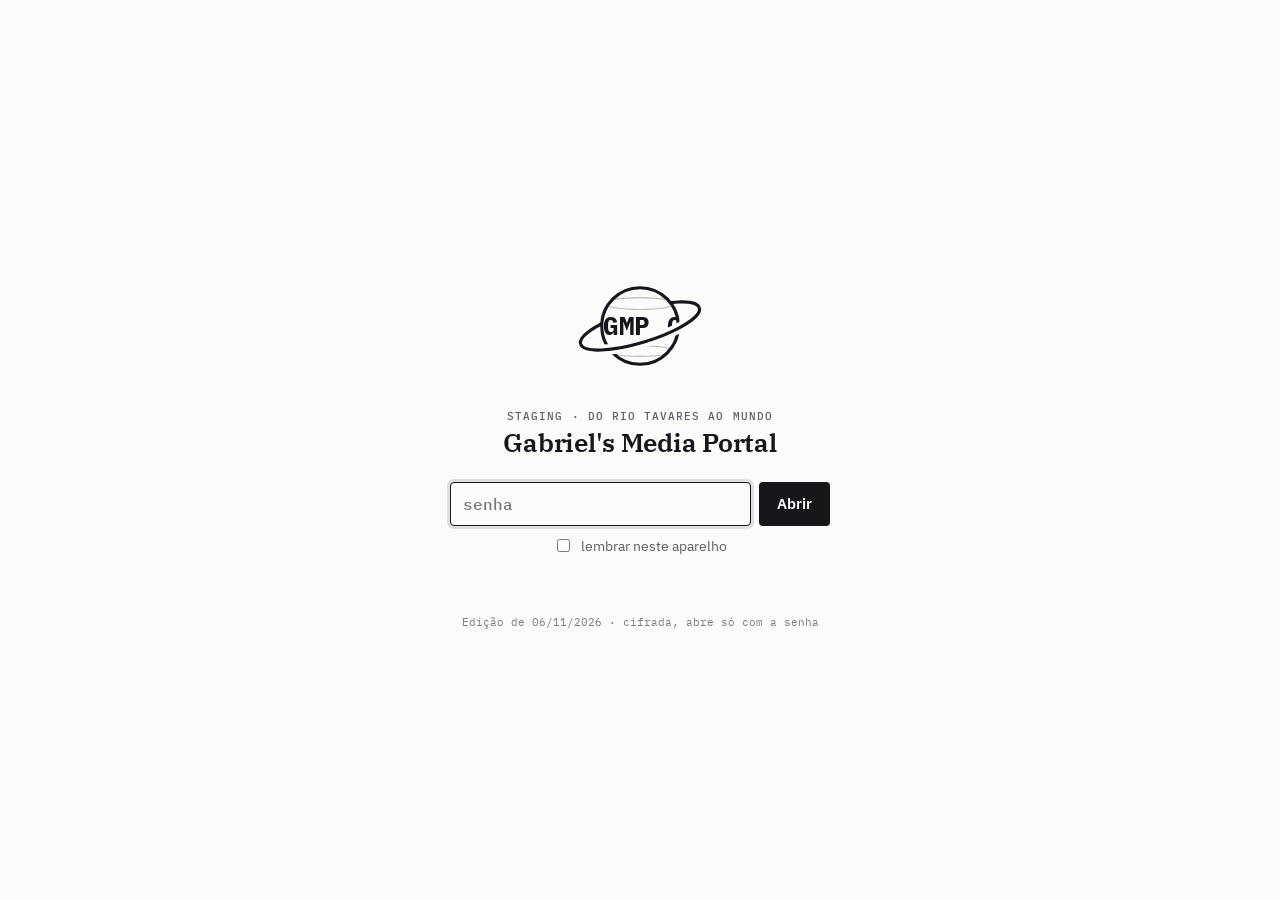
==== staging/index.html @ 131adf68 "staging 2026-11-06 14:58" ====
<!doctype html>
<html lang="pt-BR">
<head>
<meta charset="utf-8">
<meta name="viewport" content="width=device-width, initial-scale=1">
<meta name="robots" content="noindex, nofollow">
<meta name="color-scheme" content="light dark">
<title>Gabriel's Media Portal</title>
<link rel="icon" href="marca/gmp.svg" type="image/svg+xml">
<link rel="stylesheet" href="https://fonts.googleapis.com/css2?family=IBM+Plex+Mono:wght@400;500;700&family=IBM+Plex+Sans:wght@400;500&family=IBM+Plex+Serif:wght@600&display=swap">
<style>
/* Tela de senha. A página de verdade vem cifrada (AES-GCM) e só abre aqui, no navegador, com a senha certa. */
:root { --bg: #fbfbf9; --bg2: #f1f0eb; --tx: #15171b; --tx2: #5b5f66; --ln: #c9c6bb; --ac: #0b4f8a; --erro: #b3261e; }
@media (prefers-color-scheme: dark) { :root { --bg: #14161a; --bg2: #1c1f24; --tx: #eceef1; --tx2: #a3a8b0; --ln: #3a3e46; --ac: #84b9ea; --erro: #f2968c; } }
* { box-sizing: border-box; }
html, body { height: 100%; }
body { margin: 0; background: var(--bg); color: var(--tx); font: 16px/1.5 "IBM Plex Sans", -apple-system, "Segoe UI", sans-serif; display: grid; place-items: center; padding: 24px 16px; overflow: hidden; }
.cena { width: min(100%, 380px); display: grid; justify-items: center; gap: 18px; text-align: center; transition: opacity .45s ease, transform .6s cubic-bezier(.6, 0, .3, 1); }
.planeta { width: 132px; height: 132px; }
.planeta svg { width: 100%; height: 100%; overflow: visible; }
.anel { fill: none; stroke: var(--tx); stroke-width: 2.4; transform-origin: 50px 50px; transition: transform .7s cubic-bezier(.6, 0, .3, 1), opacity .6s; }
.anel-vao { fill: none; stroke: var(--bg); stroke-width: 8; }
.corpo { fill: var(--bg); } .borda { fill: none; stroke: var(--tx); stroke-width: 2.4; }
.lat { fill: none; stroke: var(--tx); stroke-width: .8; opacity: .28; }
.planeta text { font: 700 20px "IBM Plex Mono", ui-monospace, monospace; fill: var(--tx); letter-spacing: -.5px; }
.marca { display: grid; gap: 4px; }
.sub { font: 500 10.5px/1.3 "IBM Plex Mono", ui-monospace, monospace; letter-spacing: .1em; text-transform: uppercase; color: var(--tx2); }
h1 { font: 600 26px/1.15 "IBM Plex Serif", Georgia, serif; margin: 0; letter-spacing: -.01em; }
form { width: 100%; display: grid; gap: 10px; margin-top: 6px; }
.linha { display: flex; gap: 8px; }
input[type=password] { flex: 1; min-width: 0; font: 500 16px "IBM Plex Mono", ui-monospace, monospace; padding: 11px 12px; border: 1px solid var(--ln); border-radius: 4px; background: var(--bg); color: var(--tx); outline: none; }
input[type=password]:focus { border-color: var(--tx); box-shadow: 0 0 0 3px color-mix(in srgb, var(--tx) 12%, transparent); }
button { font: 600 15px "IBM Plex Sans", sans-serif; padding: 0 18px; border: 0; border-radius: 4px; background: var(--tx); color: var(--bg); cursor: pointer; }
button:disabled { opacity: .6; cursor: progress; }
label { display: flex; gap: 8px; align-items: center; justify-content: center; font-size: 13.5px; color: var(--tx2); cursor: pointer; }
.msg { min-height: 20px; font: 400 12.5px "IBM Plex Mono", ui-monospace, monospace; color: var(--tx2); }
.msg.erro { color: var(--erro); }
.rodape { font: 400 11px "IBM Plex Mono", ui-monospace, monospace; color: var(--tx2); opacity: .8; }
/* errou: a caixa balança */
.erra form { animation: balanca .42s cubic-bezier(.36, .07, .19, .97); }
@keyframes balanca { 20%, 60% { transform: translateX(-7px); } 40%, 80% { transform: translateX(7px); } }
/* abrindo: o planeta acelera e o anel pulsa enquanto a chave é calculada */
.calcula .anel { animation: pulsa 1s ease-in-out infinite; }
@keyframes pulsa { 50% { transform: scale(1.08); } }
/* abriu: o anel se abre até cobrir a tela e a página entra */
.abre .anel { transform: scale(14); opacity: 0; }
.abre .cena { transform: scale(1.25); opacity: 0; }
.abre form, .abre .marca, .abre .rodape { opacity: 0; transition: opacity .25s; }
@media (prefers-reduced-motion: reduce) { .cena, .anel { transition: none; } .calcula .anel, .erra form { animation: none; } }
</style>
</head>
<body>
<main class="cena">
  <div class="planeta" aria-hidden="true"><svg viewBox="0 0 100 100">
    <defs><clipPath id="c"><circle cx="50" cy="50" r="29"/></clipPath></defs>
    <g transform="rotate(-17 50 50)"><ellipse class="anel" cx="50" cy="50" rx="47" ry="12.5"/></g>
    <circle class="corpo" cx="50" cy="50" r="29"/>
    <g clip-path="url(#c)"><g id="sup"><text x="-17" y="57">GMP</text><text x="31" y="57">GMP</text><text x="79" y="57">GMP</text><text x="127" y="57">GMP</text></g>
      <ellipse class="lat" cx="50" cy="33" rx="27" ry="4.5"/><ellipse class="lat" cx="50" cy="69" rx="25" ry="4"/></g>
    <circle class="borda" cx="50" cy="50" r="29"/>
    <g transform="rotate(-17 50 50)"><path class="anel-vao" d="M3 50A47 12.5 0 0 0 97 50"/><path class="anel" d="M3 50A47 12.5 0 0 0 97 50"/></g>
  </svg></div>
  <div class="marca"><span class="sub">Staging · Do Rio Tavares ao mundo</span><h1>Gabriel's Media Portal</h1></div>
  <form id="f" autocomplete="off">
    <div class="linha"><input id="s" type="password" placeholder="senha" aria-label="Senha" autofocus required><button id="b" type="submit">Abrir</button></div>
    <label><input id="lembra" type="checkbox"> lembrar neste aparelho</label>
    <div class="msg" id="m" role="status"></div>
  </form>
  <p class="rodape">Edição de 06/11/2026 · cifrada, abre só com a senha</p>
</main>
<script>
(() => {
  const D = { c: '/MfcJAXkLiDn9ydhtKCAVQ81Jf7h35wmhcbfTzMJcopkXWFxPgoC2zCxVbsRcNnBQ+EtqUrT1tcc/8QDP1HVWfDQI/BMTjegAZfiIdcDXkmVU1Ond0DWT/F0tZg6lg0UgiwOpD7HF5ovk9+B1o6Xw8ZwcjkBn14pVQ7DB1vZlE2dEoTrQV4btnNas/UWKZkY0FDQiHDRyvBF9JxrNfZGMOcpEf5YsF0xgXdzQYLWQljP47mBamiBS4kushtGIGsnfyyiPDrOyt6B/ZKbJvubkxZq3fw99calL8Cufdxikz7gNsA4EI0fIYP5XgUPrWdLABrrMqivAoHWCi482KJr9DgUC1/[base64]/DvapjPSo1rybAR3Weyp1Zu1WdPYCWzPm8lvGKImzW9Ebyzfspi4yMzhpwfgskQYjenY4I1GzteDkcAPHw6TIuapVnAdhe+gOWNrsUqGeKT/U257RANSEpGnUKYP/Z9YflDlh5BnCT34gTYpL8Hy84UPblJwFNzS3PiESAvZm9zxu0LvsJjbyMfywuqw/[base64]/YU3aY+smNXNxxrzONNiFhbAe32bM4JSHB9pMWAXdO56OK12w/9LbynqMAQrG8RYKvLIqAcIgehQqZ8RqC7o+Vu2RJD31YAmmPj4pLH13Ych2uYJ3ZsLMSaDBl8CiW05zBpVfOiz7quAnyBp2j3AVZ4A3SyYw51CyEbfJMULbJNMDhdHRgYEIWXP7nyC7WJlxRJpdEi+LE4P1goycL3/qpn5IhKWN9I8En2yzXWj8jBWsw/[base64]/DKd/w9aXuTi7dffPKla+4y5kyc3rOlIPfyNRl/IZRPa8ZXFleEZDtLBOc2IKfBRazLhKOavSzqL0f6B30AJojh9VHG6mgTU++B+Qdeq11WchRDDJw5E22MOPohcRjbdiGB17sgGwRTkHOaM7nvmFZDDxba2TaJYyubyDB9Eyqp55qgmn8yy8ExEpVmXbCn/l4samn8pE5YG/bKq+Ub8fh08MI+91aHO4Kz5/eFOWmA99IILmhnYy1dg2VAjuRlv51ixcnCcTnrSKm9Qp25o9DibZHb6ptG+emiZytRCjkBwQ3G07Dq1aZm8U3vAQZvp9jsNyA2ZFvQPZYnnbJ1/wv7VD+i+MFO7e4iKqsG8MUoJoxVwiJ0RRZDIe2rLtixBgs9sjnj3llft7XmaDHtoBbFyvZ04yEiJYE1c1xszZg4o2cY/k2VPUEg/CZptIzMT3P7CikBsGcWEAr/dvowxNOoLY7CSgLlnDqFrkGxHL3y2TKAWX8ZIZuV1/bl9aqm5BFRysrzmpwieIJjz6QF8Nc8p2e0DeOOPb4lSOZDGS0UeA2M2bIDCOaFrXkrL/oKrvDtucHWSdTmQiTWRjOQKeXUzC/UntiPfZ6uhrQyi3Dl3ScHTSM+MrU+cGl/EL6wi4c2mDZImScBOan4pn9KtJpY6esYLXzHLUX+x1JpA+IYAAvjrua+Ikb5/YR7T83sd5iH5wMIXTpumixo6KsN6TGFEjAP8GHOom7M6vOWXB9WKkLPeQ8WvWJqinauYMggJlQUYB7ShTRLqrMaYr+EUCHITJeHoJUax/FfFRGqrXaDrNfxtkm+g6PzRD1fHOaYH0y6oJ4LIYWI3DYleg+pgnyuhx6iiNk273pahipLSlLk6lWQhDiEBbU3OJdsQFxGisCDUA7FW8m9DeYPaHpuQVd11HLkWImYkDgshs2A6kix6F5elq5W0cPKrML7wEsXlOpgyK4RdKB37pozoYilfzM3oG474V2zfMm/sZvVy3wjT7fwjM3B2qEj/POJZpw5RzCd8b8C7CFABMZA7q5Wl9bSba7PKgXzOnTkZIlYn98N8hQ9861xtPPKtUoih8Xosgxz/QU+JEutMXELO3YEwwph+hCqf/PMTHT8FeD3EIaDxC4M4mgpDRS6hC3eQG1TMirsIbPS7yagGbdsx5LLjBevS+P4yGiQBI8G0F34N1W9/ENwaaVbT34uKnwK7Icax02IMWwRMULeWntMzTLFZLh3jpmBHq30Sn6BnDzEhBm1mi7sYpzF4mtRf1L1tEfuKyaFdUu2e5B0D40jCu1GT12ZlRALk6KNIMeTgtMfIJbjG2BT5/4HQp/tlxEBFLBqck/mIYAo+223O88Wmkpi/ZVyfwVE6r4IOyMItBTt+BbsNOx0TX76so2bwTkBXWF42JVqSlNDbtQfqgmGwjzCKNJ1ruUjwGMVCTxtjYkevlUnI6Y1UckPGYSrCx+rNg8g70dfiNlhJXuqV51RxSgr1RXmKz983oaHD5dv7/mXiGXuWl5LHKw5iJTjq0pshevFqd0ODVYeXP57ZC3CVMMw+ZqvJKs2jgWUF0Oo3jvrLH9hbnmmuhMcCXQTVMB0EKJMfmooNtLezLyPpbvrHrwZi9YBngCY1ooZXIx//lh9Lg9J8l9D0wSMOmu41VzYIaYfJEObCP19urM77Rv+C77C/QHve2qRbg0e/HLs3eYzf+qAsyAJZx1r615C2utTK4ogW5UE66Vcc4QcI5HPNEZhqEnN9F03dyFX5GirCz/Ej5aDfMlDUh3MRzZe35w/E5JtZ7IgTiDVDnrETcI+lmiS9YNr5ulWpRzJvWOvhDvLJc9yG4sJBInfY7u4cjUQrJxMFdgjrq9vElFulrFyb5zTywI4glhnIj7i8h5ALrnk5LKDyuA6jgkSQJiWHIb4rkcpgVEVJY9T9ly0RO2MYrQrLnAUAF/Ac3hhlVRzl3hWvVMoiqzSGAjh8vg3Y/LZsRK2QX3fHaCiHI+kmsjzry7fVprJi3EK3wjiLwvMoMfuuYNFlCm0WblqWeJgACOQWlwGIJOPND8KDO1NNILy3k2oomurBxFTJkbSE6h34o715ipv98tgAqncmKjiGYAG3PP5arOq6sFaJHp/shthzTWvKP/8V/QrlCMR/+krxfF9YYgeFhmQQwDH3AlVoVlg5wD3yS9+fMn/J46c9bnPiOEAXV3dzM+Ry6DnQGgXboiPMp7fKHI+ai4/0ggdTcpPt9KjH46Ri78Xcmp9iI4Hmb0DECu4MWeJaBoP8mu9XUlGi/NpHu+/3EHdkfx+LzIBQQ9OhoiBR9Ao21Qs9lbVBZ3qaK+0SS0v9uX4EJ9sjJp7QQwcwCeiCIZPXeOSe/jBNWe7MysSxXh6VfKV2qET86aZ/golAJdtD88Rrig/js4oGoXuH6QictxXC6BLGrZgBxnQPPfMTSO2Ls0DmZGe+62NAbhm56Fu0JxYoVkpyjtD6un+bukSCsikyH4rA+1JQaolp8N4frUbRoPUCOGCmAG3x8Nf9/gpkb89CfgGoWUGeiL30TRo/Amq7Hr0ALrWn2BVdD8BYSEKxcIdGVthzA7z9tOePGvS2PR/GyhfNnsHpP8uR2KKUyxBJZLQU+pOsEA0ncckjINrnHnTzXzxxGTzJMyiS6jdVrjzfi1E18ORngtf4TbEO8bA2IKr9WyTU7+LsAdxGL+yt4S1wRfOaGqHQWNRUi0iTNiRXTmrcmQJsnFB/stRaVc/7sM6V/UhsemzSHaGvm1pU5gzVfQZYB6bwJptzIPv/yLIEIkPDv94+6NPNQ3FjNW3CtSnqXcqOoWKbtWc4ZpXVFiETGSL9IUj85bn3tP/ycRMmEHQ7T9mPxBg+y7EpOFq8es7KseTG3UNKj/GNWsDtxj2AQJbB4n3DRBWstlbFwaO1DNFL/jS7lJERjmwjuk59S/Rfoa6DTLAVo3Q6T5wVQI0E5cHLsvQVcQF9I6/e9jwtTlUsoNWP03TL5Kzv8av4XNYdhK5cEICUj1hOU1wMOIiAPggCYNCUDLrSZRpT/B9k5SSySqInypdCzPEULFXOS5Hm+i3x84He0+duAQVtjX/[base64]/PCpWVs3soCaG1jI9hbpFkyIRmOTKxzVEngzyoKvs02cRSBgakx3xDCPjCxWaPnpSC6E1Wm8PydZ905Q+0OBvJCH2Pnyih/2mKp/ze1Mvh2AapPYu5UMr5L51dzFJeWEuIUHpzeq5KLsSUXpCc9XH0cEFQAigX/4J+Fk30aWZCtPZZiqukPLD+GOVRg5d3YVvx/b9IVAhZACHhTBhne4U1RzaGxdd7goxiBsGFsi27MJscG7dXEbw0HUgqAzDhOU31bu/mBLZ07/xxGfohWKc0eivD3oeZWWe/JQbOpiGUIhRsX73n0yyIS0rcpwWA+6z2LDMByg+ucirqXseVgyMSzsAios1WeYbuMMEEjBLbEdMT1VEcu0pCmFatk3VWzQIY4uVQorMvKx7/yQf0O+HjskAHnPSzzMTB3mMfg91TXvYVgLp95HLBSMMyUQma4pPhjwD8JjHA8TfnNgDQYxJkGT1SOiQYhFRosjqedAuJbhchEQvNu1Mna5LAJQmFsIBLG9CFJSKsFyWIpEWl/EYD9mASku9WXab6QRoqlyfHX67Y/g99Uv56M2ptRMUA51LuP4q/ELWUDYqg7c2JpxHlTSLVHzucPRArH24eH13TisaDX1zamFMTmZN2NuStDa51rr88xc5dJomU+VqeWIzZDdJJtxiURCPa0WsH5ngPDh30ECMztTndGndeUqym/1SToNZ0ItvOBO+JwnuqFwhp5bWTp4QWoW2HEKu0k//nD3nySLPR8LJ1+wOpmaoxdfT10Lkzj37cBhsuV31lSZnWzMzqtnEnhsdIWyAYnL8YkrH6C4d56To/FzuwCAcDmY7prcJTgybX5+hxhIjfHdyUO7/WaKz+drPRGXEu/HzLeClPrwKzhcqENRq5Kk+V30InNQaFxap/zRXk5b3dBJVRmYVCT7At8rOUezq3bMTfAqMRS5qz2z94d+4COqw4uYMpygzQmZ9LB3qG+wXh2ufqPM9ehRX5b+ZqxFNqJYRclo1EQOk0wuUlx1S6eloEq8YowXmp/Rd13DvIZlA6DtLS1vjzy1uMElihzukiBvpZrmQwpM2DJ0LddOpC8uQouymkEpg9oeSfgz87/BjID9vDk/4XvXnQznx75PrJnDi4+OpTUT8iJ1FkfRKNBcQDxwY/25HXJGud6349pnDrL1MMu9sFKofv/yd8N4A45ICMeRjD32GT+83BTdcNVKZ3pYITiJcQZ0gbqcrdXjFHdacqfidNMhgnvlO3mTGYhrUNOLz/BVq6+8vS+mkoMsOw30eS4esqnVLqeVtzBU0C8yq1b/6vYQKW4MwAzxL6tiAP6lWhZd3AEMYELCxYNxtk/ieRs3cd1MDId0xHeVl3A2YuygXGr/[base64]/pvAqPDv0LAtdvzsfqBiws2ZmgBYBCqA4WuSjE9iqXfG5QB742YievckjDBXZKPUUSZCRE8OpPJrTfe++hOyslEjgZI3cbaPhDRJg6mFClOMxJwrz4B2VCFO62wii7CCadxrUq8vzd5rwlW/ArblDeCFLytdqFubRwgDVQwiclFsPTEnVV6XxZA8V3bWhqUPUjG5Lr2+9+U060qfOOu4ZiLwA1KwYEOeVpp/IE1txDweGw/odb1Cp6rkjOYszfnMSV8z2SydqyDdow3ssJywDgFMlIxNCZPBVHVzQKs21CuT8Ut59TGxlcf8YYjoyif/9JeyVhWcbGUHSLevwGIDsail+TztgEY1inlLn2+ybzZTDSEsUFm01mEpioYgzqtUPSU92SGdTVX8lFQd4apdpn1vO8OK7ioU6c7R9XZg1uDUM976pH7/Sc4z50qe67Liy6CWFMq6sXZaieLWCecZu8v6YkGZ3VN//X7yhg++IhE8bGcs4wS3ThBAbEwGeCbklUIi5eDFf55bQvoCZNTCD2h+P5ABvi41hnftNXgjtxmGCKz7I2JNBhFWBS7FfL39aPRlM1lYOyELC2uAW2o4LGgwe4EYArpDDPyg9zPVS6vz36/[base64]/5nSkau1mDobuRQg9HKLqvKptD2r+qubZDyNfOmF/rMT5rxz7UEY21f2M/B7cv9W2FjHxw0gYbtCSausgcgZHrSIPEklmriWQmXoSegEd0c5RDBhq40cQD/EhOjHqDmpazfHlixSuPUIXYmFWMGb+Dh++yrrEh4ne6AFF1Ta/hA5ncJR8418gLT17YQcR+meE7R0UBLIHmtkUX2U9EXVpDuBjmCf+om8SeTDwnZXm6KkSgMp9PvfTjlw9eI/5fV05X/2uIKm0Z+ErrVtnifnlIc44dJN1+/ewH5lOkCME9bVmB2BG1IDOpQ6CP+tzB+IaTivyqOQ7mbxZBqw9C5x5HiXP3A0OcEfmFXJrHJQ/unsRGrZc0bIlCWKDduy6OsibnBcc/AqQqY0vJq3QLdmlLRirQrkOv0DteuMBMIyJUiIr1EiMSde7CoNM0tTg73irEUqciCSH0gm50OoE51tnPvfwzSEyGSWh+EOw2NKBngO7UPB7JAYmYNlBl1oeY7eMbl3hHQAt/e/hNBWC40pasVzjbdmPGTEr9oN22h+qjX7N0yKJ86OW3x4z54oqpsIl0a5ZveK+uAFioPub6Tw87oFqTkluqmnfVxtaI48L7J4TZw3e9YbqBOJfoep6WIyCQA1gwF0Q49Pm+TR7X0yVC2PPNSLeaBtn1iPHL/E7VIPfedpA8GpOxY+fK2HbyjbehdPcRqjt8s7M0WwNJGXnvRGynEJnfP7uyhRQ5fMqZItArn9CCyWD4mGo6fLUn/tlxpJ/EylPjR2NBFxlZcgxNLH+e9gOqPUhMZ0vnXGPiIVXRFZmCEa0gnR7m2fUSoiP/yiPajhZeEOcOh6OKede2QUCGMst2iv2KfrBFwOr2LqA+ERaClByKrGwOjl5521hvP0XSlji7vql46vzOluVMorMR9apsACXQlalC7Odjaydc2pOrIcfNv2jAdWWUhd3nrtWr/hxlhn/qPkMg+axF2FTPBqP74IHrhOnnUlVZMMOhrWeg87MjQ/76JEKzV8hJvcDYkM8cxQT75WDdyZxUzhuglRco/+hmBI70YsMXocjyf7aneD3AYRh/C0y2MkEMHxYCuWn4OMwjb+1VyZC3qF6r6QqAX+oS75ecrcquE026z5lDp3FrTgEUIxQhBD/VXSv/d5yvlZ2IAZSxydXspCF2n2kqLvxaoCjBEmKDgnturwDHzRKrWZY3tsVaYUtYudmMWDmJE8Bl3SrkY83+wKeBpSvnqcpsexkgL6WiLc+QwuHLcWojV4j/puio9bmB+h5cQ0M/[base64]/VU1rmyJmbrXPljkwTZGwIJCWvhzOmQY9by6ReW7Fa/PnEUZ7mKqb+oTBF9KweDdkxkoTSvGaLf4IEHrq0D8wel+G7bKpQSAT/G+bRnZP3r88S3z8zdO62tw4YSln9oITf9ZhwXA0xHMoD0GAHaH9bSQKhz+T/i9m96NY+h2yNY8eirC7P7Ygv241oC6TT/6C1hXx862weQXrk0AFFeuAZyx4qrkUBhgx13QTKal42+/fnVV0Lcb3owA6RV0AuYqNUMd+ujZPqtI/j6mF6pYHBCCcHQO6nbFe6MhVxwftyrsX2UtmshXZRDAdKbAKx+ZbdG3RhPa5w+apSRmVWXQ28USdBO3KsJ8v11/IF3l1fMJEG8V+FvLOrgCmlDZnNVZApmdP6p1Vka7CduVEvtioy3n+LsBMs/zaykdApfYil2yrK+H/[base64]/pJ/s4sUK851BOXklzDQ0RFWvtu3Ko0RAi536jJvTKs+pUQSOcp5DVB/4l52GWDma3ZvEn6P4heXgeI7KauCtPdjzfdIrEMHHAXBDVhYU/009c+S6uMADrizFRqpDc2by+vuKTM09QJbNWglPWr3NVlVI7GIvS28GM6pKCu0zsQseKrq+HB1fD46Jn+3ohs6j5SglKaR7YwxNF7TTm/xQo1ASRNlG8Vh6k9MFGyxmenKxAEpiYhHQgFKPRsT/mRNEr8dpuGjGuhhdydPt6Nb8HUnJkJZ2i9dNPoDNgtERG2NcdCMz5tUPvijk41ojpx47t7+hIfVu3XagWNFHuTvX6v7BccHA7TocoGNDpI82op0h4Bu5dOMvMwqJtEfjkTA54bH82BeHcbrkBd7GLtyMTtS7gaNM/dBk0A9X9u60+EUi0fipSJogfCpUHByBKVDd3gHaj7OZN9OQBaG/Ijs1PLoVsmqiRXJapUBJBoCSrpIAhzE5QXnbD1WhWqqaZj6Iwh42qR5IH2peokSZluwsqxT6bMVLIX4/sO/sVUs7jvl3VcJGFDw+X/q0//1dMnn7o6rBZQlq/eW0jTqvl/7yC/jVU8NeicFczXHPLaLq/PTJlSt1xGrRvvWpRozPiXzxBThClGEkwSit2rUPegfw88DYgvZpBwdZwOnGZeimEdZ6XI256MBwyDpdJ4RJ04C2c6lZyrMrCbCu3TYys56WWN66KIchF3CUMgYISHgDBbk1rR+O4hEe/XwYg/ud/5ry4jBmSbqkGalYbPP8bhb4hf8/7+RNeSwMqWv2TNFZ+lRP2MnAuhf8JChJoggYMjOQqnzldNQ5B3MFZf82mB/QCcpeJnN08u79PKjRuk4JQJhlVy51rK/4ZD6W6zMLp98vlKKt+iiHvmUZYKx6Emwfo6a8kOZEpguwjBF5m8IH0/Toct/9P69c0buyzeoxi2c7g4XhKERhcLCIU9Iu6Phmdw806izQGghcWjEqK2//81iJOqDOuEOEyHyu3EZ3oIOCbbWwQeb+ZcBzxvYKr3AX2aosOHl08ynmsxNBeyvl0YH879e6b/[base64]/X9OXeNxYsZkR0xkNw0AUFMVn4/Gtx/P9B5u0/6MD8723YjpZ59N0r1LP35erZsglrS9L/zPDfTBAo0Vc4ehMhbgP1RVZksmwmBPnFQRgVonS+MCnpb5nKwJDj2ZI7Plz0emb+gRioGgP63yxRDrYwI1OXLuGdI9T/dNesRO6AMkQge0etRRLXiJO9QX7Qg78G0Lctt8iaVrrRF/CbzL0E8jKLhIJsBd03ObRaJ5wRDKmeoVclReA21xuVJmFSehv6C12nMD7BnpwesO8VWqsAPQ/YrnM//ZQWKfOrjL5APMjnMYdhpAx99ng0y26gbNX8YzFhNHledBWcHJ5bzOtcDijNOGJ/3bYC8Bix1fqDdMirx4G/hA/b00kMBKkGzV8nsCFcwLZru9h9TXgJlbV4+DsLdJK97NAzt7wi9IXtqbrXDZt0Y1DhweH0q/0VEy6tGsAUn7BVcR5cntFKO2HR4Ja7Sud4T0kJhYoM3UTl6ISmgITBKM/b3S5UkWS8dI9t0OF9HU0hhbcDyyaneROoZiKduC3xBk/KtgESLqDs+9/o7agrEiaSPWNQpLMncqHfgIVk2UVE0h3JbzcxxgzOV1zUasITirwysZ2pwbKFRmlhXMEctkXjyU0i7R/ITdEIx7FRyw/3U/uwjUq5JS+KkfOf5KZrdX3To0modmu2dZhvLqKxRBX/4anRTloGs98DfuSauqiTb9rC4JzVXEqrZK5l8yRfZ6BFqPQZc+BhQXVEkVqr08zcwB1nzMLvRlcC4O4wcb+i70ZmNij2h0+tW/jSNeYz808oqPVdcyzqtgERQLIMK32Y2J1MQcxM+SHqZ842Zm8OAQeJWX+tZzcC6FGC/ih1gQC6pBX5lFpAnnfCeZSzFnioTsJli3AKjeF7Eh27Wxzn3TQkXWgxikCTBdeOTJsLWf937x3yVQy1WMaNWMyEbJFvrqmR5sT5LaRstuGu6f+2SYl4iQgd/46cD+phJDqsNDxhaP+DROWu6QqsAsqxgDP9ANyuBXnTJxjP49D8oU6CQr7GHcoNRag4UwJg1RVZAc1B1E90KFpC+S/GWAS656ZI6SY7/vczgm1Cl7HXygblbqz7TRdfyOmLMGOoLb0SqKa9uotjZeqDrZDbxyT8eFNNbOCqrDfAl9QQO1Uh3AmH+kTQUF9IhbBmgO0P6CJO64itzc4HsqrJYht/[base64]/z+5XpkhEv5a46hAlm7C+RtRfE7fTN7OXeib0VWvC67u3uGGaMUqnnxik1Qq7cb+xvEw8p0plpfwH9qibwuGidWtX+DXevYep1cnpCuJvr94UMUfoZgqaINrkLUaiRpgLWcdL2N0yAmT6aUNP2yxflLQic+qOdunzV0G1algUgiHtcDtRwY9lzEn4m2ln1yFc0qczsG/DzEdq185vy7y3xbrGQnrJHfL9pbuJKd+AEY8SR6wkBTB6XnXvZ45x13mghLGtrByLVibI5JuQOiwmnhKrvmrKMD8Fl2QceyJg/zgSX5YugdCw8zFEVN+Gbr3ia5uKeKayWIKtzU3bZ/5YvR99DExQoKJHCCrWR2vY1QMNsPYbiNiJpsTPohqwQ6YWDkxY1qzMSpUwPu5evSebKKI6xzQc71xw2N/T8duaPbZT3VD6Y1nZSmvIvP7eionKhP2pgq2EZDaKqNJ7amyNwbWKPEmHjivJG4bS0D69pB+DHF/EUbDXcsM9xl2yUDJ9tEKB40agt5s3E4VCxJ4SBdbtAx6ubfBPL34BrUbQZte9fHCwEpn7xs9ZXwpJnYM9HmzoT+CtDIzYgKim4z1Uc9Z54ZpzAKAnCtqIajJFizROCJi5Q/AF05ZtMrJyrbnrAF/1foT1/+BDsQylsf3vcwcxAkNidsDDKxVN8vU8U7ecGnp98GjiBToeKlL5S/SrEkfayMO2soO7C7iAynuPeTld5l4243BUHs3mY4sF2KT7qrc1tXiEUn+MFFkla8Mz4JzEl/iXxIzYmHqkwCUK/vbkd5T0iyVfUzwE+Uuajq47HTdWuUjbC/[base64]/zENhP5lktgcLMDGLJLhcNnmY312u5tog9JWxoCLNK6e0JZJjML73aj6DbCabYdI8lvlY0bPtT+m+bu86K4hRnJvHnX8XD6mrGwJ/L8fbupioHl0+/uwPpcNTWFY1VDavoYdmizANcdR7z5TWLQ4nmf08whQH7UsGFTNV6OhfnihIVUWqT3zEKkrRH8pbaFAnFXTdRHShSL11Pm/9bzihKhktXmM4JyyhsVLPc3UsGlaMuZmnAI13nfJOb8gCmrAVHwsx20URDmQTUbjgVAg8AKBcTIA3QP/YN2mMXTJpj+WOsihjGs8RBOchYwEFqc2c8pPNfMd0+psiCwzCEg7mBFgzsY6jyU3qdEWy7LEybYO0JKFDiBwGQAr0DXHBfxVAr1eWBU/H+n6Yux1qq7dQdMfpE8DaVB3og/XGaiUOTr0F+xTlTByrwZ/EJShJ88Gny0Rh/7f4Ie/sA6W1g9Sj+q8wzorxxdAunWPY0J2rltikItJ+Djhb9u8UZenN7e+YZfb3bR0M39NWO2pqV7q6KR4g3DmpvY8xfc/ZPgOKQejdG0YQurP/ZBqcXXpqx/Xso/Ejxh3X7baYaYC7GCu9cZsReI9YZklSPkRnLu8cvyAwcVn1BaVPsVCAGRZlCpmRbztcz9tlv4XDQevbtxCi+mHcv08tNfE2LLszs+eoS3xXIl9YCmL9Eyto7r8jBf6ej7gb+jQMXpEWGzySghsNo8jpJUii7jF+Lr5YKhKWNrLE1wndIizXV7o3/EAl+2UoW80yS3qgPCv239ta/Db/I7UzSvztxalkEbcRdict+xxFrm3fLSeBhU3GScxinKfZnS0+2mJAIyBbXfKH1Ng/[base64]/wURI6mr0iSN73yzhPRZm4dcHaOKqbcDd+yq2gJVw5eCyNFZSkt6duSNbM1YdIp7fJIvN6qEZG6XiO1v0NFwiUy6oPEFLInvlHHczMA+pQw2us1TO79izwh/yfQwUurADZAA3BX+/mQEOEIJUf/[base64]/bUEC/Ertm2EvyiSng4ViXXi3TULwsD09ie7xQO+vJFuRrceMLsMrNmslUfOhEfHo3EJL6Cs7SAf12hf+XQtJKXzKRL3LZKYFx7/wactqVvw1aNntcxIT6lSpHwxoP7Frl6KrUYpSv/S5yn+hqcGf6LyTt1GfvmiKy2r+y0/Pk21TLMEFPV5Rxfz99GViBAjCMgGSikAP/x+Zli1ErzH/YXYkHN03K4nIjpADqbhTjRpUhIC08T0fhX79j0Iof/[base64]/+yMfuY9nTMkMfzFhCMPBISkia2EG2OF573vnho6G6ISxrhupAXwjZseg5M75OIBpDUqqqX/FZnrqg9//Pg4uo0o3gDcOGOPyvFLd8j87a4aOwrx/yY8ZVQxzz4MGt5T5xpmnsxjvp10j9UR3C0qRu7Dx5oTrFTZQwPZyRsGpmQFeVOczqUobnyxh/+fYqe31fEum0wo9iRdxq8pjKduhGlVEBTlP8p+VN488EAIVj1J/gewo7btqx9431Eb9U3hNrzH+ZFLQbeZU+r3wKaJkVbfFZBK0JfAEKUQjSwtCwUVac8w+WiFTRuhdxXOHDDSUmrfZjhyGh/JM1UNRbQ6upnJZy46RkqxiiCcKbBxrfuB0qouKdnZEDyF2kph2Q9zGT5WxfMm3r7TfQ/Tdpq5F7s2gUTqXu4TUjADc1sZw/XHud+mySQX5JZZtBrK8EaRvKKjmmAtGdmMkI8Pf40Wb2KJD1FMhf2d+f5Fq1dlE1vxCt03ibRldimUqc1NqqY5a8oco0x6TPjSMLK4Ct4kgA+EmP33VbERBZVt0/EYv12zqz+unzRrdvHM/PiCYvzDFGNbCLAO5saVORDDPNrWiEyPT2f/WM4yzelprxjtMWW7Hc1fhs/k5mI6stnE/pQuQefd6Rdg1JeInSqCzkUCrW+1UwCV2mV0MY++xvayA5So+r1T028oDIh2xqYnQXQjEEQiP47x5lUgbq5XvTuVojHV/kjsU0coimOC9DrWGSdHipj0FRzATYHd6KNrBOLGk1D5lXbjXjRp8qiNIfgbUE3/pHmNRjBo3z6c5nclzdHL7TNdIPjBsxwQKg0D6mTr7VtvgfzkzILHSG5mlRRGkIlMupAbqNjz92C9wZ8PDqT4dTn5WtS0Zd+TPXaty8fUvJMJy8wEu2ClyniCKHjIH/vvGtnb8xyKaZO5B2gwV7Gy96X5xZsY2UaU7obSiQSRiEaXV+Mt+UyqNmv2VGdZ+2RCbSGdguQiuyxPIvy6kpNWNu/[base64]/1oEOxns85V7i+Za6HO3EnulIm7TcOG0+RCiYDk/Exe0q/qXagr7eUZL4APIXrQyzbkDFKyXFQeB46GK7TzRN9SWeVhf+Cjjg2uTEtIc2rSY6s1WZpytdMpKJKLpKRWiYJxcHaka0keZ7JT2sJmYv2kXqYFa/vWw46BJGx9BnWXiOuPhJe+ew13sE9HtxwnslA6a6mmsajLdjM0q8Cczo1+krg75ButS2SMCO74dMPScl4/QkJ8ovkwIGa/1fdy+kml8ani9J52K57aYZPjDdfP6yhv6Q8x5/Tcdb0SQFUJV4K/lpZ3/4295dLawbj/jZJDGYeEpC3PfAH5T0iiaD2BHNg83jGO6KDdG/Z4bNuLytxeHXelEJhldthch7zWNMVFn/RHzIEcPA8qTfp7fPJrv8ymr2jcQFLC9q01SSGCGte4X51wsUKLmNy68JkQDfk/jcQ4C+GNx4EPPRYdS0OW9N8gbEJGyxm/cfCoxS7McMd3y/jUZmDdOZebEZMd5kv+OPE+Zfk94jj3t109KEene5HhuYG7R8TrpWFEAniY/akCiqtK//73zNISuGJhK/bD80gwK01HDsXM4FjyePzlMBdvovZaGavu5DWKgCLTz+6kt3s4USooOQ89/rpBwQarLoTzGpgrJBchwIKJS0YkXedUH91m/o4++7hBqknp9ODFvQkyZRUMZQ3UCcYtv0nw3sWKCPmT7FolstQxUSJdmF49lEYbFTDTpMVRqMjJo0ADUiJHnSnPJ/9KoQPKZlrZY/YsGc5C8WjQVDpkzrJqtD6XUB65UqS2lVRj6rNgDwvVpC8vLFSt+aIWoxtq9aR6mOi6wsp8yc1Qb03wnTO02dvM/l/R/7jiu/RJ8GVeGarKy7pa6lMrFqh+P7z7XR7ZR2JFV8KtX+/NksH8Pni3Oa8YS1C8/A5wMNN7ETBqG7muVTdbI9jyWRlwJoE77X5Ajt2MMAMbSbev58ydms6WtTpMP5UFPi7U2Y/uhT3YWRCk89xa1rHiBIn3YKdZSZry9BxSHfTmqlTYFrh8dPOgpploMZgHa4p7TrDAiFpsga9EC4L2Ujhbw9PUD0SojjsH0VNhS8hEgyhmURrSqxdqOK6giO05kLGQ/Z5o5cJ762/wqhiBfRRZW6MbWgbp1EkV5oJMeuTRTAU2D4epZQ0INL9yckHIFGDN0T8DIUV9ftWpmGFwy/y5eA+9osfoQ/[base64]/6Yp/csrlB/[base64]/[base64]/Z5k9e6AgPxoqvD+h2Eb1Xw1WgEN3KNZ7gvYL2IRURCJ90SfGAJJSBV25ieJVNBVPFeYyylWskp5v7IPLrMTisqWxarFqujuhQMlufRaRnIEPpD5q2hEbR1eGJ6hbvQbuN3MP0Fxn/P7edo2GM7pkLX2crqQX6m2jT2HRwqFmKyjt9WyuL6P19fKUA1OPau14nVu26vD7PwbCT5042D9Om6BDch4TX32SUYsso/JFtu4+HDxBeMfOBRUA99Oq8sIOmHA1tusddg6+zQuTyWkb1emFTRaOhS/sy4zdKezyUKGm6+lXF76ePV1ZhmZ7hf7IOocdgJuGJrE29GDzSLAOXXss6VUmljHGsU3P0O6dEF1o6F0Vt0or0DEeITcrtNOziNrbO387U7usDVq3350/C3zncyKpivPkI65Ljqyw0ZHeh8/PVK4rbgeBsYliWT9dKZt4IVVA1H6T5v8PLi1UjXh6xhBGitpgdRNMXm12fUUGgDUyb6JptA5TIzp+9EdTD6w6bHf4Ju/suvvrRaT2Wws7X3Rlps5xPqQqbo8Pu7jggjLDoz1g0o2TRhwxiomWEtXeKCkrybacR47/qfUe1/sxJSV7KVXWIPN2kySk3W7PSuwOfwvb8eFnnz+SUUhZoMKGGRSRt9i1Tntyh7htDzhHjbhYUbPgfefday9cS/erY6WTo+lOcLM9dTHUZw2tij0f8PduwM4EHhNVFiYhvMPixojrcgaRSOlQ3j9IWbtP1T7EccD71bcaM6i2VxxL2Y0rdRWUgFnOwUHqI8KunhOYP3arSLkfGuMSrzhV2B4k/QvdYHDKVpUhqn9BWPKpwfnJLK+U1UnGUMNUH3qohO2FccRWnnvvBaLQ3JXHOQEspVpEuug1wlf7bJ4VooX5LcKscO/ES5fEAS9QnjMaKv8cSLyYHks6F7o1lqQ2gyCaFDF8sACFMTMUogOaOmqQxh2IWM9sImQQl0e/ah59uggQrsbYzONbT5E5i/sClRfii4d2O6jKyi+eT3iGtnyn/rE6LwBpwHr+pjH4/tf7dk62J7pl9EkRqUotrK1Wa5dFc5XBxyVtZotCzeaPmHaoS7o/9GnwqfgBbeMcsdZBKKexwoLnr0poqxjt5UepeCVJH5VW6ZlN1mL1fFf/fTR6nwxP7KfhkdLybz5GwZEgq0N1N0tKnEyUc0ooRK90Gb8K2nxz9g5oo3PWuxt+arOqMJ2v9qNNV7d31sx3y8sK37OA8XflyQHaBfg9p3hGD0Ixxd/gUtwA/VPlln74mQrnb6lHUzyTslF0Zay0xL0279BgzDht7Y0pq10FRdDz/GFP6u1YRnmipD+hWSQAAGS25VSNjrWWxj5Z/vLZ0buoH7gVN5SOwbrtOdcRgU3HqLV2TrNTrlLcR4JO7UMxcggjWIjUYtMgSz2bOLmPX+ZjArcNYpyt/RggyK2L2pie0wx+4pvbSMqH7e6Put/zMLKjD0dzRaN83TcKvklaHJYsvf2NpCh7or7KwKmczOrDhRrBPHWZSW0Q89KeWqhKsJefPTrAEIOVSEQowxj3bqhbnEsAnXTE+7Mz9iB3zbwtB9yg2l5uYI/KWSpQZi58CPTIGv6RDlZ8R9f/MOXA7yYKjMks9uwrjAYdeDy4nh99wcNH/78DBMa5L4L3IgCC9e+lGR5HmKlsZd2boNAIo6Z8+gHEq7cq3aK4f8ejSPDaXE3D4KOi0Pdw8Wyc3VQfIHuFTsfy5F+h/lOB5LcBWsybuRwG+H+MTPeWev9HHj67cebHpYiqTwoVr7coYXc8Ugv1xQQ5iFQLuzU2qB1uk5Xqo1SbEidYnNYUdvuMbjm9RkyRtjWssxIlFr1DvrYrD35ID9ybQJ4KqebgP1JbJhZGBQ2TWbgeW1IzJCY7UJV/35IXHHFpwNbCQe0j03p/[base64]/kpfTCi+6+bbfa3p8oGl/pc6TL+TYZSNVzDJCYL5GtFKdMDeOF2P1q4B0je6GY/K4Y+ANCICfT8sudk7pIIaCsgiDnUDWxO36SoqH3nBz5f/yUe72JW56V8EZec0hNfu5qfiMr4HyAk/foxSYR4UfE5qVEfnq+G/DoyxgVRCCutVQ65uj5Bo9G1cYGql0nYeqhTzj6ZlxrjUC6vR6tZXW13mPFCCycVwVEdkCMYbc1afpocsJ5vM37lc0ZepgNfNjdvJHNjgVaIGeXDls9iUjHIiQhYe1GJXJMDL5hcDjPMVuaYncnvq93IGRgT6rzM0HSnf3iGNEV9oY4P/tvSRinn7sntRARsW+8LZVsB50xo0pHnHvgxEKUIjItPUbDrWgBahuRc9YQpVu+shl2qhTwlKTQ08Bd+tE5jcP6e+Y56tiWuHoA1IRaZosRDzXxzsV7RtIubgv3jMF5W5B3RopEUCykwcGHz/ZbT28rz5PxRlhWzLFnRLiwPo2j9XmSQIfxauIqUVhDcz2G0pAeXFCfiMoousopfCMXYewqHMnC/[base64]/mCbtoG5nbK+FrcLUxRQt3Ksyb3BYXoYpshBRGT7I2YbJ5Rims6VMw+2ucyqAiq/Nevvs0X54Z0hT7NfxekHnGmgbtOecKPMPw92tJVehAv/bahuFtpuKlLgSjYhnYR7a8jmpy7VUYlvRXTDEO8gHCsAKIdL+T47o/R+xm6TVyw8azRNz2xu3sWalpKFmId8wb0n7yjpISNdWCaOoiEs/v3p/tM28YvOLeS7cmJ5Oo43r3s0+X69nttDCApMe8ARvt5UWinA7eBVMoL0RxS7xo9054Ov4VQ/hvZB2nwzt3ku5C3qsxyPOQKrN5UX8d+8ewe7Lj9i64nxDdR2knXdn9gzRbxD9nRsk0V30d/iSs7E/IlEvdqCtAlZyhzC8Sd89TE0/vACNmL3czs2aRKqApD9IMNq0tfa5Op+4YZUUhYWCw91+El+stiy1kykJKpeTKXJx+k7xLTjXFwkKVaU7aUH0A67c91zFjPTti2thl/ox6Pe/oj2dNf/BPor0wbTjI6Na1tcDxevr0VveGpODwZzIA4QdV0Y1VGIr2n66zbpwP/LSAsWUHuseT9qJmjilmZeNrpx5kO6atAesAHaDnqNIL3MLrNchXx67TjmHBb05oxFY6QbiF9pgnnfOyTZ9Jw1Av9V7MZ5Xx/MG2pjulkxXvr9I3tTrnerApKFDxl6k7Xx3rrvO6Xvlf4rRSEL7YOtxVamBvsGe9r2TQsAF4zfadX0h+0k833eF5EgOu59EyNWH7bM2Ny/8ATFMSC19Cz2kCdK/xqbZDAkUb2+krlxAVDQFRDTKqr38EwEIPMBAVmJ/TzlbneRDT+FwZ2X/9lV62Nhb1wpuW5XsbXCYyWRMY9s5nA6PfzpgyoF3HCybecbUSoT0/fvSFa6EXLeY5+NOSevIMwRsGsnX15QnDihPGUkNhuuKZTFQrxGZ1FFXtBuwzBoG7uZ1xrRP7NWSI5EBcziTqHDakjlCN9qzAdRuo1owudkL2AAQWXnavad5QJdm7oy2NY0aD2Kh8rlGCjzvpziUYlW1eHcwIVPo9peTL9n+/L6NSMRvgNFRegZZ6VyijKdXO/RKKaX7yDBHu6nkvSZSSuTFSp4PQzc9dX4q7gw8QPROzGZ4tJCMcewqN3u0LW2vCeTkWCpO0+O6bj4wZFpIL/3CEPQ6ey3RUMXzJr/oqpBxxbFcO+aJLOIfMmwPjR3sMLvBW6u5KNS7tAbYV8RmhdJDk9B/qICbQ0ywi70dvOj88Bp6eQBZ3atzSlzEIlxhExoH9iPKIqKewD/zQoaJAp9KyFsnGAauEAEUjOoiWLu/2TAy3bGWfoIfUn1x5Igfx9bo8JnO7OE2k/K5RkPJb6O6/Wbn+0dmSXSauiuPKS/+8IZgDnkkRwgz3ETRsZmvrdmGfKF9tb5D5sR/GRLTSa34MHnPVSaZJ8braAdM7zcD8+xAOTDpby9XHhPNXw9F1I75ulPmM6mVnDX83I8XV8BLvvjYDzAIaMW1Y7rZF5VcaFdXRm9pkcJAlQDEyEYL+tIkMiJkVw6YtiAd/ZdMk/blGkIIz2VfmkwQxmKdArQQXe6Y/xDICtWoP4ch/b6hZhMpFKJDhsRbgEjQ4yz37lP0b28uywACb0ycuIQrtR/pnU8mzlmcId1vpIU930bf2wNGiu31FgstXNUUDgYnG07E1vktUf8Vl3dO3kb8Qm4Dw+7FjIwykJywUf+wAjvAKEQte3ig+NzTmDZ/SE59qZL4k9q7wTXqccst0Nl4CzqZv1qUHiIzL+DTkIhGG55RlLxTBF2XeL42k1W/kx3nn5XisNS93sPGY7myGZsgquFktNo5A7gA65Bp/BDXl5bcQBhkRjQ6gOBhSFGtUwEzsy9kHEIBHcIjdNzP7H68aNXwLo+06HATuA/sCz/RE2oqfrhzAFjv9a7kxSoi0yR5lLy8JBi33pVwHC9gD3HgsRzQC9fZc7tVAXqTv7szdOiBsJb9LMvR56ILzI9GgovwrTZX0YdwX6/W4PhOH3G0cgSAFq5nPAiING3c6H+ChheVNoerJcAefmkWFgFJ8jgxkJleQGU30RCuZn9HD5KaQi36d7UYyQHUt8MYPBuRVp8fkf9ho0C3CqNvVfBkzQ6P2FVbmt/SVk99W5S+jJ5O8PBDAUG3bSF6dX/3MZ9YjZZBzbSmWzlyhfb5sEL40o2nmwcouV7pySGdeLp6FuoinMfI8F2Z5RxFvqfB5YBtr0bAME2x/q+N/0Ht+cw5LOL07ujqIndsRy8VFm0Gb4zjVoOFS5tCkS49w8XIL/CdyutilzeH0EyqJ5wQIcDMlemnrXusO1t1qcSFO5iWZ3tedLKrtVPCaRiDv3lxTFX1gRh7RBk0PUXLWDgafOpSiF3qE5pb5TWnSq6pSm+QIW0TElBzjNj2UcHiNp/TPhPOK8xOalaSZYpGuAkKut5kvs/b3bL6+AbZhqFpr3uTfXt7o0Qa2IbidvFnG6Wspt9aJgP8FvNB4kcBiELnx7TJ68a3UjdpS6y5mORFKd7VTAerfe8FSdg8rswnaxTr8M+gDe+UNOx08z/+SV9eI9G1TMYLiUIUwX6kdCK2BHiKkwBTxMKQ5hqAfoC5N5+AyN6GC1jK9jkmbC52ZAnFFxEydeJh8RA1dhEm49/+aJQXTuemLqiUAi4q5BEsbBuEOdH2MWGuoFpqkE9aWRzCtOExVRW4ZE8FDFQhRr2MFSfxjnitu3MRJuRlRe/[base64]/43Lj5wD+DxJRh6E2evO4uGAWhS/[base64]/ZaXEc4ioqHjAyEN6M0QSnGaUktey0jEM6pmIFNYlz60tewcNIGyC2iHUgoSPjYWKh+NdFwieaTdKR4rqfa1Lnn3kMYBdEmvU72U51FK1lTwln3wv9b/ynfr/PCKC20PM2Nu+a9s335kC0ze3RE6wk+WAAsA2yZ5/hxCWiWpxs7IFStNpD13G1oXwwscDTRBSdjbN4aOZVgCPXZTlQfLUME+AzdirezbPP2FrHXLg68HCz8vqnOyRvuYGd9bRIpTZ+2OO4HyBRsJRrr9oDSU1ASndw3w2vf0pY9qNsb2utC4gtRTYGxDHyU6rPuh7T4CuyemgoFg8Qcdj2aZXUpORtg/0K5724aqDLNNXQC++FgNHkz2UiOgw2OaH60niXiTGr6v58BQTslUPM47MNiVqVxP6/kcSuaFyMH3VSlFxdjkIknyRZ4rmcEkL8NsIFmNi/AiPiM3k+GqHvC2j4GbAdIo9/c+kGcirOjjfKJKCFwo/Cc23xYKGsd6Yzzs9ercKzlEUURSi5u5yq2fzMyi0i2rQkPRQJcZTBvW1iz8uUClFEfNsugN0oR9HVOA1fCwOYrsobhP5zvahmtwa+tCGS7YDEDIuuExEjbVx7VUBMHHbI/[base64]/u6V1X5TmKHCUKgDY8RD5IfRa8wt6FHmSVZ9OpxiAFrXLXeLMrrE3qX9rR+kWfwT7czc5gFULLfKgjzCy7ovLYNlk4bvJ9dlVIIQX/HacSuAIFT+bBAFm6Hox+/67fJQZF/cAKXIvcfjc9a47ZpSRxIEvgg1Ib7OcxJvqsyPjXlhjnyrSAQDSp//6W3p10EaH56vP2cqdzG0Zi7nmySMD4JSrefRtHvxhLSIytdQLGF/gLZTge19QrHnglNeHA6jejiZoGaj890xtOQCWUDWFMhaMVO1uikrgzW/bNYk+fyWnz6HegtTKhAECw7LUrk0U+tHDxJl+cf9pc3+V0W/4Ccfrp5PLgbD/MdByg9qcl1eJdd2/RAOhxTgZhUnaneAYPLwhWzrvjpeMtSn2zpE7tBqw9mHBRjTGve7m+Ooi/UaRXU/RpN0vnHAPLkebaBeOzK5BXBTAcZBXTOTRCBNXq7RQJ9bBo0TsEkFBquja5qeY1VUbI13qe1+jwkMd+OfRgVlSsar2VzlJdB4iXLZgShmmWeOvWXl1LhdaKf9oEkF5daU9+i2yJ2XdeKjB73sHQwRvx3+q6auRtR7qEB/bW2KuufIadF0XbrTvElXD4N1fRbVIbsz/ScettnfFTjVrmiGdYtlYEDviJX/+ke9dteEJYO8P6MS2DYCZR/LztTFz29/B1+GJSGgMqZrvDj2cWNay93o7eR90FYgPbLwTEU/+ywKdtVSZ+HEQh+nFPS7z4GfSqKGXN8IhxzIkgrZa9E97MJYkSQGaUC0qpHfpldPU/RVd+VpQl/0d5chfLHGOoQjW4MakYU1KlfQS+Jpl8PUyGrLgeo09xL375N2PWDzTU299thHADdDW757QKxWDRcQy410GZX/[base64]/Qgd5p+PghlqJL/Xi4ApzaogP9xq+11vqWj2eNToPS0WgpKF8TWsaPgG1cNueoE7tjrrIP0YJjM63rF3VysmTateqiboxdqQzUkhGo/kBg6uQBjMVC67chpRJqItgM1+kJHQrlusqpBDc1nTdcbh5gupkQG6fhQd55f5yupov33Ypf34Ddo0oRYMsv1ijkPe5VpC8KDuYbOjLbYYS7UKixDmsY6B5vmjxb8YhEWdCy/LQwblyCH8XOOV3vietj2Gy6f1fwt5OFrO3UQZYs0KArTqgxsMmJAWVavGcmTl1UOGxFO2TaC5c3AG9Vlir8BMLigyt3Hz3eeBjzqxpuRHvjwZt3/or0aqQ/pN5aQtRZXj5z8Kj+HG1GAqHbeuUHYXcyfhfzfrWwAgXzqOeOJfV8jt/4l7bUSvBmWMsytlyEqwXDwdj65tS+m2b+0vnyRX/L1hB0yynP0XGctCSC4au3Vph5ipFHqL7hD/2ri6oAqJwbLO7jkcfjHqr3UCPHB6JF7NRCysTQ9Ne5rA181/psRRMB7gFb7h1S/JlbiAdAslc+G9c80WAOno//aOp9X7Sg1xBV/ulHQa7HXni+PtkubL6+iepeykXeXbw5u41Q+AdZaCFGkuWTWwUmsYNhQlX+IuBMgHXaNK2k6kphXG+U5Cgaltx9XjnEdMCHPL/8Ue2t6rRVElZsSCmvYVvHAN9V/VO5uT8Hwx+b3OnjoRKokR3dDsI9z7+4WXN6BlIkUTrBpsKJPbKAE1no4COkjNFGGDn0++58nEn3VEnqinYhoV2VcgDAaEqIuhIPgZrSNfUq8od5yPFuwfDjmWtSwbmxMTJARupQrUatIvecCqcIO3An+6jqp1bytqXGLPYhjuMnq34i5bgsHd5gp4DQT405qs/j/wWh/ty1BvFUhG2Yr7/dn9+pVw5ylaEQcQWCCUQNZiRNTJJgfWHoTRx4+bRSOx1zCBXE5TPSBdMeoR6MEMUvdPs4OSijyT3+SqakYDSpIg/7CYKAoAj+GOBoBc+eKUqiEGFVgW8M8ATZfoITM6A+X0/a2DRJ+ILJndTseNaj+sbFxljV3ed3Y2FkVjxixZOMpzTk1GxjdreqGS+90QRLuTNjTQXfXCN/v0LLxbKtd7mQuIY0Zza5YBOyiiSoNcUeQSEO+b+Kocziux+NSp8jceaxnU5xklNIrV6GJn80LJ/iW7sqc+PmUUtnwfB7U8NRaCxGJIaRBqLUhdNNPxxlQjVECV3siBdiYP/FsCnGOV6VUgRWRJb0e4ckvkui0Zs9ZWbvcknlCf4qopDYtP241HUxXCwGQXvdGUU7qLF/jXcsQCmqKURtbVbSu7QW0bbUNBOr9th+0DIOyHHHdBeYUgIZMyOqsw/OKroy58C2QDMI6Jva2Wuw5FtxAVJHbILRTf7/Eg2erKGW1tA49vB/BDmG4i6STvwJP8fTs04VhNfj+TBh1JXRcJi2+a1MEfZwHDSFMkI/[base64]/Rct8+Le3I3bgNF/y+R4BC39nh7Lcf2kuA6jAgYcvhyQ1XR/+E+vDsgL4sfnfDvnEImMMyQBtwQ/QYjUfjtlzrnCDgbbyg3byWjjPqZcXxbjo8w3tHteIKfXn8q+3EgeKAgVI+6p3eboztofUthg8Mxh5aFV7WPkiKjgQaVhWl5HdsfuC3r3TNrwOpfjINEhbyOrA4zTX9TCKelV3L7M/3oW7f8UJPUy6gw9bRt96Qz2qrWLRLqL6OLfVY1KhnDsu9LYRe4dYyN0ix5zPtZm1kR6vPhrx3CqsLpSZ0G7qLHTATJB38JhqAOOhIGoafhNnz/1K1oZx1207ElJd4HgIUBqMbyhWJm14KMv3P8hFPQ2N7ZhR1ZG11ajRbfqfTTrGvUWDtjgJFnFVJfwFav/l5sxxh8cueic0cwCMfAvZkm0ixkIFjEvLLB2IZE8dFSg6ynN7m/xKutbYVPOVxWCi7V+oYTducPPos25Fqre/eJy9UlG4L3EboIqZQF3T8GG1bZLftHGlePToa/RnEM0Zk5A8DUoEP5jram0hA4YDfVocMAE5VXvsQrlNR+YOKBNGyiZEG6BCymJVcdzlEsMHgptm1JDBaf/DZf3ytg1Jb5F6dl1sLedBJmibrviORmG9YyzH7orVQ6+ma7otIkk743o2s+BjdiQkSmFu3LSjFEns6H7fJTOugFnEZKRn51kbIdKv4NHrEk4Os1LUV7hwfTbMhX7EgUChJftXKaGl8hXES2VKIiU0xSdvtoBGATFnKkLW7OC/lf1tK9LspEKAxG7d9/WDCl4vhFxNFac0DoKyOctblUmZXyOwx8PNNnO4c83IaBAjA6eck1klEGPL7A/7u4T1oYb1cuppR2vfw8QmMJYNRRlGxntl76GGNUQBta2C/E/djecqbBQPJGxcAUpmaaN1zSsAWZZ3MruDnn7N+ugTZXInz0dz66q3oxhV/YSzDADa/6XnsO7bqeUbLM05wJLeOFc5wHgOzntkQOon8Tw4AiIYkMYf5KawbkT0xLAtkh20IVQmY3iuUmQGIVmtP5cJ54w2ahArnvcF7aRpxG9EjERuBIEOMu5y3T7EBrY8DHVuUaKhvBev85w7A0DN1rgurTYqTmpk8V/N8kcF6ivGhUVhvVZBI5OEnBfqxkpYYuLHHCmJXPyv2mMfdn6xGujjcTabuGSDcslMiBR5UMFju6cnm5d7ijR1+sBGZKopgC940uHaS1Fb9EqKZj6W9W3HAVfx/4lVq6cIliBvlFeAer3rHjy0JhKHnnRrzGoeyCtCnb5E/IZL0a84JHqjA3vSpdXJpLr45YvmVl7dVcd8jDnW6pnCJU9e3bRWAh+gIalA67M/497sgg94Ugf55s5/Ek8V4gEu4W54K1G/CC6vk1hL0Jg8mWPJS8641NpuAS2SK2sCE6HUak7adFmYms2ZYKum55eQmcV1eG8i83ldZ09fTHnbB8keOd/sazbPOCYsyAadfH3RQ1F8XN2C3kllUP54uvdplvWkgxOz1g0Zg/uJtHwX+zphGg9hwzzGXDUGp8W3G2AP2QRV2YbSo7lKIC98GP6VQlQk4RAZ/SGq1qbn8E2X3E5tqFiC1eRup/XTVXO27o1S/eVCZ7m+l16/DPM8nJslGfUr81Tfh4z64mOulG2v4Y6mc0eXsfHBGnNoMYlpSmQRpeBQIlPuV4LBaMFZ5s4TrrZyeaier7V82JYZ7OP/4LPXWB0qRtOf4u/68vXEsa52ffuFrUbZ58IK+oqANmuq7ot5b2SEBGGLWHaEx6p9/rETZQgd7mH7JZpmkyk4k/[base64]/ftFaVG3XU0aWOI29tiz0lMOXXMjuMckqPiTdVFrv+71mDEHzE59tla+j24qt+wMtkJdymP2OhS+2k4GA2FM9wqNVdNR/cuStGUcjcsZ+a0GNW87za7BxsducV9A+jOKXaAqxPKYP10nTswQuAzD7FB2WH30dYSrVu8teIi/W0pBOBycj0YRLRgAOVkiEv1lLn70TF4kid4wZwy2kq8ZbzMlYspuMGKHf+P0wEv579/UJTbujwvp3HAX+kB8fkYk8MiIFKIBaoiuE/ryQ9yKCDfAZhCNH+Np3HMtGAGXVmTNRffDysNlVLt4od+sF+dpl45FZZawXjz45VeHBV35MGcBHaIE3rIr1E2h8Hv7hd43MzjEDfWRs1OgiTVBKlPsfHK2/YgunVVE0w6eGYWvE0xrRdbxPUqkkSzkVO6YNw58EdUBgyLRyESQx1ao+fbbffAZrOdreVjPeZYKOuldbZIcU2HFPRbNwkSRihF/+dmM/WMA9Sfpz0uIqmFsj1A2WzHxdHD9N8WZAdrk05PxMhOEEfU3R7sVCqhDcira5Y+sHiujpRGNbOGWLNjeDKERtL3f1ko/L2hvXQKZn7xS/LKwone7jm6VHd/m1N84mWq8cFmpjGzD/8M/ZEz9FPYB0CnvUYVGweMYSWLuGw1zZlhuo0B3U+o+iLxVv9rjR+DmKHgRjORxyJ37e3MPXZCMqLH/chbSnlklt4UMLAajTfuApeerDjfeJQPg5QAe7O/JKkLVoopYMRqyV8qeB1jDelqFEXco6fU3Gqqembcf4jnTQy+9I6nbLqgoirqBg69v4Wj0WpVPlpt6RYFjdR9NzdDEpBVeJsN9Y2jZt/oL9nEf4+Yg+XFbTYe96T/YWu/TVkoq3Znv5LY6xQK8MmdUgarAOFXZFvKZvrzV/loRLj8L9nKqcDS4Brop1Vq3ozbMOjoHnrWRGMNkJpnMxMEBvhcUHKte++gzYH59MRxDpn5OJQA5X9e73dHZ1ZuKa8/Ki39lzew1yXc3q+E/80JA6zKLHL8dkyUQfn15bZkUivbpFo83U6FrWp0FE7fOnyHiTNcsagK14KQwLnDSqXxvZrt7aL/oBWIOtLHyziZm6yQsb+g2gLluYFfCqO8zQ9vdti/m5n9qankGHFg4NCX4hJxX9vPUqf1/lk5IT4Y1hYL88TXM02J695tHu7T+ttAL/E7BcDa5lbkx0pCcmR+xCyEVLudVztTQHYUyWVnsowbeT4dGz9fJCGecASB/S909grUwAIAh5/fgCVZZOw66M4pqU4tBKoruGDuBCjyiN5K1JlYMhvVzqQm5+MmoJ92wCh/Yfdo3bnMkbEMWzkNsceRAxxNgbN1FxJ8vA0H1LILHUTXytXLwj4aAKSUYe/dl1hlytehTLt1K2x7z/PZVU6VCuOSJaN6vbAHSjt9ewZDRLlKlHgrVUEMUDXun0Q4hYR9J8sLif6e6bcSdBDnJGa9z7q3sxpQjxEOiCwaRTsB1RoBA5O6sFnOlLBzey4+dxOSgbSz8zO2Qc4mC0vUb1ILgPJpvL7Zy9su9yiuVvYDgJX2C9eZsO/8F7LFOoy0rUjtIkRxPRbb/BJHS/LxAMfZVtVpI2SZufEks2OpLzNW/jdPHj70egi/lr7tBoZEJB8ptImOFfNARooEOXCBCGyb324Qnz5vjGH/uty1cNqGjIg22VcLRRJj7M/w12mzrhY5YGjEOz9tMTELvKa2ITN4pIrVsOzGywg2upaR6krd4h1lm1JeXQoegsIJecvb1TFvPKAv4++RmhvXkKkV1itAy5YpPIU44oNdle09nMmxUYTpVQ9IoTfWCpb/3iBOj7wU05rLlfqXRLWng15QbGATg52F8/OiluS5ox5yidr+BKV5gqII3YqeR+sVpeBiR09fzbX4p2I14mgglMQ/1MjmO87VuOpamzp8mBUlyfEBXxfPXHfaFcu5w9aMo1vO+zAsuyk/BCC5Ovd+1Mzkv8R41tjUQzsOrzENlZQ7ZqrwWgwSyduztomvNmYJEADHmP/rS11iQluy48ZjhRQ311Zs5i/RXhrWb8+/fzSD+0Dqef7aFfbZCb7Gq5F4GOhuILLeMCNLxumUuFBZ15NXhJgzgeOAU8Ovhby1FLMX0NX/Vlz0wfp2RxtXlFQpRFQlSXIdrOyWe04ZlWju20RIGptlL4ZniTWg5OPS4ZjFd9MaM0cyBdhJvEp4oVh7EFGUWf8dHgw3iETbfE+57mFvFPXftMUl+jK7g0VtlVJbLxeldF9FkwRijVR33C1nigUdEu3S3/Z4IpqO5UyfDzCZFhkPsz8HMyqq/LXWvlE1DAzv3p28zX0JqM4uBSJI7MMq6zX6fSeUaNkCbzo+NIbmYDAGWXgJvu3dQR/wNQX5sgU1wbyZVYoCZn7+SwAOwKzJbhE4eSChcOil6+vEIsZez8lFszBZKsgJ9Kx8kIMvQo2VLf4P4vRMZci5BZ3YxFnKrAXzYyoQQfoCMTKjtkYCfbZRiZQzBHS09BKHac368GlteQjF6m6+L1rq7qO+pekFbaWd2ShWwvmkh6Dg8yZozMKr1DvYW8gxkHKDs/WqtEWhtVxl+nxsaPjwHEHu7F3s1YtjAADv4s8HviwpC2VP3CKdGxyM0w6E1lsWSOCZtV2/fnD+vaHpSRojJwDjnoEi8jUeZqjCYQl43rcZwNIBvOKxtISjhgkHJVCIsyajBcL2WxEMsYKehCBsnV4TOG84wCL/Qo4W7/[base64]/38NMjjsFJZF/67agJFYI6axbv1vu8RTjdYf7sdKsugdzxtxFx+ApquTLBQONfzWmkeDJ7QJW9kV3cwsvqMYS6wEW8XBL+EV6YILJEChOnz4iti1KVRJ0dBruwQ0PIPJsIwcYRyTUr+QddYwBL7U182HkcWuDDXdXaWJov7/7nuzD44Sb3rAzubNzVA3iQN7q9LA+b6wAlluX6oGjfM+1JsvPTg1PDgd7XZN3RD2N29lyktQGCVueh0WyAecs8MUoCr8+mT9bKLtGrv+YkXimBU6P0i/zCKtbCIMi5mpsbA+enTHEemJ59ICA//4XpBUpXGWnjLnR3lA2Wo9sXq5JLV8wT+05hDCDM+Op7TofJTYX9s5EKY2UhgZBrQH50d72kaWpz2mx3UzxfOz3qMwDQQofHAdnaL/OHAxhHvii3Lh5D6Y9tMFSMr0CFjnD8scSuSKakgzuu4DHadagwVxA/AMRxVAfO8TMSTDfu0W9PFYIuE+5Q6XIDLboRL774rXrUOKYycYWVRgAvc3owQxzJ2gccsye+xj20I7VJv59P4l72Pmi6gdo6aNpHj94PVTa+TnlopPpflETBUMVHbMz5rVKjMThOq4X1Y9cvHF8gG934WQSNo8ViGyVCvBp/QlcO7bE9Fs6WH0lnr3G8pkkaR3y24loRl/BBMIwsirlwjEggORDZz9x3MuOft1PN1RVYzuY36d0r+pfxyf2hxFU/elFD6Il4zLqF+7jDAJ6eRyJmbcjR67El+xyRZEdiIrSGPyyV8mycZTln4JMWxZ1I7pRy1PCACJOmLfjiyAyXkdCrjVeUrqBfXirvWbZHNuX8dNH8aHvEKg+NYS98iNxKqlcUU0z+IqxhwC0Br8svmSS1pwUrIu2FBrccJRb8fI0h/LBgqn2zhqG8M8vuxVn+KetWVgT8xPVxP3l1VUPmnxUbjHqyrRXkxGNihvi76vJ4snyFf2F9b1Y9tKRbGVCw3tNzmm8sncAeDzhIXRjSQAFDEnui6anf0/8FuVkr1rcTMTunYh+S5/rbkVnL8B8Khq3X3g2YqnWU9rWjKJh1JSy9y8Xic/Vw1yo1XNcFVoVi9u2XynyVczMY47SzM8uE4qmjSukS51VpU/xFj7SJyMV419YM+OOW4jQGlwH+M15an13W/O6yM5/xEDlTmdJJcKe6/FaiwduMUgX9TgClHcqEB0Sfd6hY/uqK+m8huJSp5lKXyw+YpsLbPITdamJI7uHTX4ouJydieyrO9N25/nJwPhtNL8p4ijPC5KKCetBt0uwny2bdvh9Ouu//sePK6LEVdgXa8JzxOqy0wLAIOma/+eN8HpuAItUJewqmsYztkD+cZ32WFCLa6IEAVs8KrII5wTXlucCiwr4a9Ks2rf3R2IUS1U3335Ps0sTAMOoyknYKPhD+YyEKE2u/1E9pk1VqzsSeQPFXyZN6pyZKL7z8xOcLTzi0kzSuqEfnM9z4iTzxAdQasS2+muR4LcVqHlxKvOaHiWkihWYu43sBiRhqzJ6mlXRcI0TrhTGU/oey95YahmssIonyjdjeyJX/rCG6tCqPkiTJ+tzVFWdKTjGD90s623bt1A5mZfpB2lokogRAGQK0V0YqF/zxp4xMfqOwwSHkTLQb1b1nTElpc95pZ0mCnL82JP1rhb0X38s2RyAZdFdXFu4GUGrB2aC73S897kS6t6SqLDvVtJXU84E1w4K9fsYJFX18ePBiI4ff/uyN9m0nnkTWINUAcY8NUbRk9wI4xLyka69sc+xj+pR839tpSJrH4PMy9oSUouiXUNeTKpMg9QQxdWvOEYnASJD3ds8NnlwOOM8WW8ZBt66XP2fzu8zZuaov/rVVEfnKE6jkoh9qnpOYU4/dlITzbJsVXadGG3JXrDBAPN9+TJmMJU+d6UGJJR3TzeYSQUXqsbEXmpsDBAlboFQyX/+2fciAfogyxjPVQNsg9D7pC9frb1U0/gFpuV5PB+NNJqbLzx7SHh6zP6OgI7ZdXljiOK4GED8nwgHUoivVAJFZC+blL3xSrZb6WwT9UyRJZl/1gOO6b0OdSOE3reSu0DmrN1M5mfFG8+4y/EbVTECHZP08zpVBx+ti4CSx8FgUBruItnHkBDuUeFERQ0x2UjHVpJ7y9wv4hol3O1DiaTe0Jfooz6tV/MMuyh2iApGacRqjpJiK+o4b4cQjucrhagvtQQPvTgYjWDsYhImygKjfyDkBLKHj3REKHilfUdoq6W/tUJiecuVpT/+4MAqPhPJoUH4VsRd8MXluoFzCEsnGQ0Qqt8MdttQoFcuaiDRQQXQto2qqLg1VrcWPIYKOJO+UFAdVIqkpfs6p6JepFRO8MUf6PkWfMzmXXsGA0kL1CzF2PkfY/[base64]/mGcTX3Baop2IX77o/xnfrBYIP0q5Viii+mTiAoF8NSyis4AoeX17SbkvMR2AtwNRjyjrp2Ca4uf3RT4LSq+RAfvD0Z6NJqpetL65u6FHGpfPGZoBCoBtuq6H5UIBX8cQVoq1uy88ttcZz2ARHGjeMoHAYQwWCFyFId9EvfpVhRRpqI3JX4k55v8dPRxmnU6U3Ayv/HoDpBHCE4coqkEqMiTzMv20bH6Z2jFq4JzHnTHLKq93sTZcIdZNcqbDaOYnNhuCsQP/9I6MuDVJ+en0nGQje+kmfxzzcUW4jakw15AgNWd798E9aQKve+udxFLx167Pw1iPibtEAfjKEMWRgXMDFIy4IEoDMTlKGz35DKu/Rj3uOjVb9N5stHBd6WMxv/AdQXCcpxCoc0LiFV/FpVQt43baxK8hm5+m5Cq3ql40ER0p02cUkvl92TTZ5gPVFafeKKGj7kCQTp5e7BBOBaQArwoZjOPn1TCeLJmW4uBwtRFSCF+SKx319WZQmI6IM0KPglDHrwAd5KiVOihpjuQVcoyQLZLAfrSGXi4O7QQgt5CWMcnATu/wYIuAbcA5iNKX0SZbAuQyYVJhk66ICTlHzmoz2l9a86eNK33J6Gw81w3nMxm/[base64]/CM3CQGe0N2/ReNn0j+WxwePDaWEJ5pogcfInSMhjfRO2z0bNS9w9eW2gVmhSTox6QsA+omebWrtUr9ststb14ZQjr5qy29v/fCbXq2dmF7w6VWqP/Bmbz6oo8mUWAGvBRLjMivGnkkhh2cGvjnlL4I5Bl94VM9qEDR0eT/PxVlDAljpMyrB7Kds7Qjkj/6WwwVah+q5jDvd3epgPDhqntCewDScf0xB/8pGSaJixeJ7HPPnuovtAGaj2Xwo4BXqUi9b2nFdzh3JfXNlYJ/5CEB/[base64]/y7tzYFdpJNPEcjdJvTSPC9PVxO7x9RalvGcYLtI+iJymgjFENjTwQ9mR0Zvk5nzQBqVSAK6JlbzlLPqVB8YAknLMfLms6NLLrG3ZM2JZXMa/WB9AFcUx5bNHJEkjP+i+hMUCg0utlgR6/dJI07s0YACIhWkVSJUuLcTzdlZ4SSzQ5G7F0Q+trPDVTN4kOgef0/Jga0tLCtf2jjUNpXDM3lLd7dRiEabReNahMc9dvMSvDxRTRsDysHpaUoW2jVJGLOHLQCrVUf3QVuUC7b9GkV1BTXdx9nYR/Lo2hvgCLndp+Mc1cwcAXtbTrPN5IWqZRgBxoaMQm8moSkSMepYQjmf5CJzSWcbqy/yTNKqtu+Md/XSMpVkh4MhlNzsOVpcXbxrRAhdvtnmyduBWGLXFvFezltcsnsdGr2Qv2yJ6X01h7QUWiaygfyuLBKi0a8lPNflcJgfN7FISU4hQKnIGe9WtEjTLkNnOUKi6K/qVrWvSCwjNX6Q+aS4MiWp+OkWhdp4dAHVX6HH0nJl2FC7kT4dn6JH7CnDYhEYvXAqPenymx87/oLoRW3la+bnn80ESkk2qYr9BFTbF2P4i5ADSXw8cxYUS7/4yxlLCSfdKCusULzBnmo6qF/jyDbpsbK8PoRpbLi8oY0oTA1faTWvT/OayjbvVRZ9yQ47vlNb3W0nVb4pFIaDcj3MPiEAyeD5vlmloNtuQUahhcvGLcVF9vJNgKTmkTJxyAiTrpyA3kJU+S/skD6/hk7fuphHZU94fYxIXoanIxYabR0Lm1zdr2ipKX9YNiydY2bPVN91NzVowItUDJWL1kD+6BuFdVmRTZ304IM8KXErDiutuEmhU7PycfeqCx7A4veYXw1jkT/2E2Tn6G6Y79m6TVaZ36rWbv0gabdFj9Jh70/AXbO6ZvxcJdu2QfClTl1GwU7yquq/[base64]/qArEEmOv65ghdQRO012HagQSSn1MeROcaKIVRU4SeXABOn0+AnCbup+i+GlJIx44vw6w6XnHbDJ6aSSa9vhQAjbI3CvtkhHkcd/lVaOQfiRIrBH5O+tRrKgodEzGe+o8RtkdT7ANG6+FrR9ha6o1mn3KDaTE3XHJn4qwYEqnvwrd/ezHNrpL2auUCgt9afBd0tYyFp9ckQjfEPJK3ZoKavZbGhW7AIm1REjwBrtxCPYpva4yTXICJXuOZWCY3vJTwAMtdbrq7hOKTMgsr7/g/eiwm1jfSf0+1P77RZmAoOpoDWziKfvZIXh3KgP8tSY5LeGwLj1xD46nif4rAIrhMwL5jZPKAuGQdFPXPyEFUrnwsnV5O1PzFtoqKseNJkWqGNovq8v0KAZROezeyltq5XZg80TtEl79bib5rn3pPMWMJl7XFY4z9+a81jPWb2fMHBqW05hpcTS/rWl3KAFWNABItEEQvxbT7KTq1eGP8hmJRGXS4fyYQkS3NxSNQVsEL563DuaODeOSSG8fjSAe9e9YtQjUJ/[base64]/ByWvB+F1hTaM96BJZ7sEdxwVktKAGt1kyB0hRh/RXo/dO2rrxT0tO9+fjgrQxCgYhdiE7usEKta++WEWXBSfSEiaaNgECKa8N7JLIVOv+GxKVva9RwdNGtdERjJMB+7W4QiSKAwNAAzo7bD1Dso8PQkYsOUM8oaJVJ2Eko6MudZsBXtw0ljXCZ7/ItsE+YT4Qq+l1L1aTDPHl2yxaQZKq9vYsxEXDbKUIPmV9IDh0i9zk5+DKAorEEqrQAjVFe7QhlI8ZdwVvdEF/nGRhLC3HuCHWfXIZjNb+XyheKWBupzaht+R4lpLO+5BwDMr2BbF/3bvooP8S28kp6jV8pQXacA2R6qM5ApyfO58QKS4uSL6tI+jd1R4lqkIcMbBdnu5mEowfFFUd+XV/mRG0rhisW98S1XEIQhleKBUIwDQti0LsLB/QFbogruAVG5HMpMjBrAuncwnsHH9lEb1QLNRE8sS9/vT/[base64]/TY78HWxwIcvMaLVWv4Kl0HHvflrP3n4j21QVMRoRzjhkHnJ0NuClUBL6luzrNz0H9gMEvoHuvLF0413O/cKFayMzSnQWFSYi3yhDrFe3UJVMPyGFnSLJ/dHzkS4JIdxCci2NDahpR4Rat406OMk7nHxs/PYTjDI2jgA11leQEWvuus2SjB8FIEdug30Ja76DpotJeSme3Togs3RK36Hx199uwSj7VTyzCE3PtsZqxtGO5o4GH30arZ6TaKt7SZlczofneIb40ldhwIjtLjakLbEBir1rP+DQaKTq+Mf5q4mrsPzUUBhQ2vf7TMTuooe65sCrrVh2rg/HXqBZ+r3pzFtwbAEfOOPtyhC0YO53knxAVrenuSDxbnG2eShZaXypRiAxIyXB4RRt+u8tlQ0kFnrK5S3dDT1naK3IC5vuCN98ZmHIiaf/IKbMTqPSG9xUU9gVIFao8MbFB0OTIdwVz/6w2MDFHmYtV8bSIgg4kxXL/pRBLqRQ0hByRkA99CObSANe35/Bpr6SR/[base64]/XMvbATrYJjRud35fs8fgVCWaedawHcHy0Il5oJLsnLFykP5HteD9epGwtGAxM7Ga97gU5WotOo/aCx59mNtf/Ak1grWyiDHBMyCN03PO45Pcmamn2UD/rSAeIZ+efjvMqaZu+oHpNqAqM1UJ8RTIwMjq+WoJy5qe502ZXxBT1GhpNKDuwVstaJM4xsXRtBGL38/4xwIQ5ell5tmh9A0NwSPR4TflUmHqh3Y3gJJcIcc0VGCJLEBRQHq6/DEpMn83/D0j6CazK52Oesfel5JSaYRQgp7beDLU99DSUdGgKofVyl9Ol1xlWgp8+ZMO9/xYi76CWRtAxdskS2y5VYDMf1eKdeEIrbAViCrWVXSi42cp2qpzd5pvwI02rBadJew5YxBiowyp0L8CjKuHRtKakChWJy+pRJC5FTd14KrxqZmKV/CKIdrivsu6hcToue1oBFYIJ+Zu1k0LFtWvBaaS6XmZt8HUc/[base64]/J6OkXbz7fbHFvzey8kG4hP2mGAwajlnSfrnNoZTtQtFzXRLpgfyb2GoYX8nl8G1WucTrYp2LgaYZrkh3367Snl+m0sc1qpBf0Jm3zTLsN0mkvO2hG5xuk1v6DIFJqRu/ryHOujs3Qr4YlircNoYUOH9yAE4W4nyLdJ5Nz+W5DLPu6OKI/peop8YTcdM141lbOugVFV5SPV9DjdrbRFDW2XmeeEmG0N8sbVSJqeuOTinADsgiUgy/lI2LGVyfEjNm4YxLzCq8QDFIs7taL2uhuzk+Bpyr++wU41XEn1/f9EjRN13kRWrI/9JUeqpUrLTKBUGYz4kATChq0KVHzIn7LL/0ia4ofX70wMJ29ftXNwsmPM8JlE+99p273y+gA3siBPAT+rb78FeXxG3xVhr5lZKyiSywG0tXlouJwpmEwtBlCoYdV4RxmG6LXPlazCUd+uMs+Fzat6kUuYCGDNDillNpiW+s90r9W3/adTD26ZPVzlY005T1yIJYdYK/2Rqy9X91sCtqWkbNN9eG2RBj+05hC0DRa0F0y7LGmHTDjlGxTOSHbssku6I11GHgqDsLXLMj6ixUVFXDh19/PuKyJ/QBV2eyWynyuPlDF2eSuhg57DmYL7no/j3wPgJIjQaWKvbU4oRPOwtPl2FStg3q/YNS45MT5Jjn0nVscmMyxDn2BrFUOQlqsRqM9VQDleSPsxIaPW83deLj3LIobFhja6UywGFdA8+G42RThUUq4+REzngWFZOevc5hkiT5flV05At8Gt6FsOIl5yrlbe+RdW3PWLS2c/UoET4CSlkL/og+++7Tsrl9vBtasn/54C03A5aAW9DWisSXhGmZ8ZvEprm+N7qb1TA+5QaFQNA7x496/ZDerd2Cbok4jap7CBAO+eJzV3kOmDdNOStvBHDalTskQ9Y2iM/dT0y6WyhDYCE1nGznOU+7frBI9dGqy+3xKlbVI6xSMyqUhWTLoiK1WSdxsm/jHsMRdUv6aFWGDChSSH625eFNyGCXDTYkjHV89wixt+k77ulTI61JBB2ncCybLLtLpxKJMP67Ie2tpP7knfOXdMSeO8uYT2BZYkOSBE56YCs6Ov05/628uSti+H1cx+in03LYdU3QEEwk8RXBlUUMYYxZHBmkSv1wSukJk/dUf8mLvi5F2mhVr7wpJ27rtgfnCsnRBMXCQf+ym7FCpdtC52Rl3zQUzjVyhAdc1dezPAany0cXNdtFigPqZvi0QKIDw2zePPeJLjI7r6Dy5n15SZGGL/CILq/iv3G9fbf52QROWeUxHustdpgLfgeIm024o7NO8n+KpdqAv/D+M0g7iAyB+J3P3MBZJLj8Y/ZPv9z1igQxnQkf5PKCCs2agkbiK5Ryhau302o9JueUDkXITKl5NrDINeGwipn/UxCXmkrc4hkwYU7WLBO2jebtuuUG7UtMDbvgc+tMzhUAqr7qKicIPoQfQdMCXPsU9jLcN+35sm9lvzfegLtAL2kAJu4e/Y8JN9Y4iQnvWUdhAlg2Vy8tySOryvtrbpt5uMC2ZU4Uckq2lOsEsnBhqsp1IQkpqY1m4RbRBTlsw3CWS9pawb3LBJtKkk/LFF9FUwwWg+MBgSVtRmXmOvFij31USp3DAawWHt7Z9J+F8WDpzfWfM0RGhd8LnhOUaJfaG9Q5iAvRNcEiDh8Kch08/ofknd71ZVM6/sLFe55DSvGo+znSYAd2ljIbeu38+mu++Ggrt43M4B0HaUmOus93N09uHusJngtc6KS9tiO+f68ds5woqWNAiLfbGSL1s2ZwMzwlxD/bk9OBcokcAPMm1axicWwY1RieAv0cQ+NkHHblPm1ci9lyoNiAoGD0KfQNvMkYaY9zr6fG8x3/5lZ5oItsWxh7pri2TVrhelRzbDPulgQ0LkFHYf9LJ/jqSPleMDV7IQMBUbohbNIqL6FjMNLipe4PeQcRptf5O8Mukw5mjkSuONA4AAubY3gD1/NO4vlvh6UvL/T+ehT80nK6P8681JpRay1sOv85M6eNKzeA8lN3D5fmlVkKLlDRCufW0NRo4TBx2oH/WCxBCAky8p0oIQCby3TctJbxVHr1/0dDz/c3KGhxXmC/PpdkA27ZBnDKUENYBJZ9MofN6yOOwlq2jbSCHf7CcAjglegY3tphNISu/35LQT9KuqMgcBcwJP16TwydF6EuHWn8t/Ie6ZQYaUEH7AXVGinrtSFkPZxCtMaAtjoReoyNtII9D+yWM7opGx2OZQTwewgyFKyfwUgASSEIsaw/0HuWg5HXqMq9RuG3l2B1I5Xv7Px6JI7Rh1pZf2UbYTVt4QxyQybnrN9cYg4GA369iopQbKmhiKN/HhGg8hsp5HH/O1ViAM/D9NtCBQmCa0bhB+hH56j2PsdbZI5950iq5ZF01XCmcAMyszg5Kx4krwhTcCXnQqkTB95M/u/QJOBq/+Q6cB1MEvEEW1ywHwuoo+kXfqz6RL+869P/VqAHVbsB0Y/tT4TONbWTxsk/XC7pqlCkkTC20uRSYP1Hoirt+g4C2VRUSFH7HVI69VgI5dif8tV8hfqsDeVy+DPSrY4wPij9NtSWo8hd1sSTcB7LmcUgi3i7UFwlKpMSoIJ1kgJ8IJZaofR0guBIoBIZtPyMxRfF+x4SNzyzg6V9dpqE9DsaIUQTdJOB2m2zAoamfdK7J80S91CM88rQQgyU/10c4mJ27k1cnAfbxkbNF1/xGHiMo0kd/ng2+UyiLCD7puqsruqhuieFm1yvUdLWVzAVYqUSQ8yClTdzhmck8CcBJkW0jP0EDXlKXPdskExs1BW7/wCjaOAbJSrn0Z9FdcHxNkXWcnn99P+YMXLIV53AjBgwIbM4aa4GLyKzpo0St5PoyW4gXCL+JLlKKCOog/yAjmo8BrblW/4+KOAXYp0CGfhy2JQvKd6xYEZNtq1Tg2P5i90/Cqbsh2MQvg1P5/Uwg5EmQEil/Pxo54rpR/VngXeeSa105Ymjc9cc3G7kU9yAeI/m1HIw/fwkl62HR1Xg1pgGXWG2rItYek4/uVVDuYZL4UtVzOKb+VXPd3mF7AeCZTyrsB2JysETVCoDZz22ac5GTBMMiSWoZdOaja4x4Z/16rCAw4I/rbtfkfZzYDKKztnxztLS8/g763L6w1Fn6qfdB434bhyumuSusK+dejkl2xxP70YKJHGRrNFi8gMXjE9HIw5CUlSZ3OUwwUTDJi/TgMlXEld/ij4lS2jj4bwCIXe4LtTQuA/9UTza8tDs4BVwRlQJvWLh2WzAKrxp3KR1+yQIzSMubzhllrX+U1FUYsXQMNu/Z+xFYkARm0vyi+B1vSd98UA3RzzmZJfupLDw8jYsXX2F1X7UsrLclsznjuRaE4WSmer1UAiLh3Wm8+lCzaRV33rJ3XEazoKHDmC7UzUGoBsFc9cBAOxYq9c5cHw6kzdZp7udHMab24j3yNgicp4n5zS8OFcAYIY2PCMtcXSLeCppqRoT/0pqcAsTSGb1KT5ikt99Tc54GMubMr5xLtc48dnwns1Zrdh//[base64]/eAKa+mMHxgeYonpcSkmSELpbSC2SH7CDeNTgqtJm7jK7FIyF4N2sheZZgj0mMabByKtwO4rhUi5ONm38IbUjefEjzgFj4m2/p0x60yJoJO71eOL0jTa0dzmGL2Ybx8TT2XGgOxwe77pNuv2zfwkogjd1r/[base64]/cO/BYKfOohdHI9Nzy2Gd260jdjobmrBvExY6E28IIe9YKmobxezx2MYTRJparosgiwBZSXC5/NxnV1qhfZACUhwDQAX7d272Tsb9wjbabbUOkxn2+8B3L35ZskuKzj4qfL35+vG/T5kmZpa7h6i5vT5aFWS1+0vmOIvOoJG6ttUPEmvSg+SUpK+8TA7Uthwl57rz3nHy49iJIo4NtCiFdypSA8d05HhLfwhPHPOdCqCWkzA1uM9ITQ6WmcPNk3FIBCn/h9apCqSY8f3dF4OTXiC494CQMKAXcxXSRaZbsRYJ4T4n3q/A8L1xq8Om+fsk90XoloeN6PHKRNR/cOKN+/mP5LD555bLon4I18DhESc/QKznuvMKiMPMsFoLFpZLZkR2dkpdgu5hRnyaHZiDkvz/wTA506Px+CPCIGsJ5dAJ1h2Qa5SCvB60kJ/sptLsjBx9IjqPQz+D7D30FAwVcAPM0nYpS2pmuAmuJdLyEEya1dN2/38+90aL7Wsf8n+bQdX5KQ0ohc011afFqCY59HRGjtysO726uGw23V3wzdkNbteUqh3uqowlARXUT2INJkUG+ktErrYyPuctJpi9o8txsSfraH66eUbQ1uDqEtbksTQmBI1L75iPaA2TipMOfoiJ4MhDCk/Vto8RhZVpoexRRVU3VBV0+Y/FzJ8ZicgfOFwPBZXVcPNLNxCX8ZDXdz5KMFoF+n6hoiqoJ0XU11L7L/UejRBN5atAvdQMp0b/G+D05gJ8g+UEyIa1whlvK8I8lWiM5Fru2fnPz8OccSijygciVTrQB/3rRIHwP+y46PZKVSucm8TxwKF+DH/unwY2Oq/erWw0+u/zkCxGTyN0U6470hGzJVntbfsq33knnd2rYncyQY+eTNZJKBjS3OB7+ZJa8Mxa2JRR2wAL8dVk2FAg5WP6phGsZ5tgSD/[base64]/aV3SKK880lmDJbrtLsplNcsZM5vjqah6Y358rVNhQBtfo1pXi1D08lGdayODmnjB8ooGsRij/rmfJYeMyXEiVjLrXDd1edVeRBeG7nQso4/FLMcNVa4VIXIl2wo6oJa+30F7J9nKLN9HvcDa9ldIyU4G2x/[base64]/jrdkg6unF898iqxKCx2Ojmlf+qWC/fEUpbJoARHoCa07WX2h0wxj+a3lFl6REYpGImbk4wEq0t1Nxss4I8n6tEn2UFdWy3UNyzbrK6nPpbbCMRvRNTCnrp7mpjUIiRCAj1Xq2RZPRQKInOqGDwj0Kjo4lTOX3YNNlYqoyUkD/MakulKeIJqQfwt0+v43jI5jZll4kZvnB5i8SLXzABK8iIIJvWjaX6czLFlcS+eORUzdfWnesc/bERSuXHI5sjfL0+FIUmRpJihNS77gXg5j8TpQmkPw2KNQAw2OgE3XB4GCmvzMEW1slRNF01eMOsQYqkO6vpgdk6SwqRTTa70HHE++PVrM2zUNi60289fsmrzvGT0B0Z6rpqwkvD0bE0DJJXMCSqngtfDUd1dCPbip0gVF6pRXcd/3NRFTAsucbdhd6iMOCEJrGtBDUEc/LwqSjkPHQPj69tyn+9RwrqEK+SAmN+aThrwVyV5LJT2DQ97vLx8h9/YcLXS/q6Tgzem4GQFROdZ1sYrORwkFWn5Zg0eM7iGuxS9jF9nD412v8EUT0xZ+IW/pggZ8kSV9+fxVlDJcXIh/hNfrLnJluWiexVuPGuXm7N46QaHezCO+CYOGUoqVDiRQ/b3QvUZYwQZV7S4Wzk8eQwEPcsEqEX0/LxB5B6c1hS38mR6qiLh3Vh7EHs6DjZIeGqLaSZLfT5/QxR5UjMJ434eT+W3g2i8lLA8EACJrXo9Q+biqjkI4qmhsPgKIzoOkIqAAMt5X/0cBe28P1jCBRDJGA1oIdi4yepQfTy25LmYRRm3DCW3+qohFdAYzPDwQCLrX3xCcRooneIWT1e4p7j7BDcfE5zbz8HfMT2iyshqqTvwfWD9PDsSgFPuVc5XM6/kqgHk9BTuTF03YMUmG5nsSz6tZGYLLa4argPUezSWYJcY0wxO65k6yA8NBudCfmoS2Xf73w8gC31vKuXGCBP3yfmO/y5XbHIUVPssYUP453eL/+TmOvGEZ8zeR5rXdj3sB4Irz4xNjqrvO4WifT1qoM2nfGWOGkm2y/yWIdWTIIukJvl2h4A2mlihMWbFO+xlGKqLUmbifQy6uSODRxGSliFDIC7M4j12+LXZls+H0Ji2J4n8Hijl3dTdiQ/W1I/mT8tgLoLP+MU/6VMgqIvVjKJLsqItE3Q/cRbOwQ7RDDXWkyV8DWD5sJ5ER6Nl2/kboAbeCb51NHoUBAUT07Jm4GmMEU+EDekrME7KfG7GB4QGJ2WAW8JJapHtS04LXQjHJNmpUhvbEW2Naus8cw/6OO1YFGhLjKUu8Rybjwk2+1X8+3t24NrUJhbF5WgernddEb614x3xj9lERU9dghttcv97rfvZgXcFum2GRelDrFJf3ZeF/qxAgUawgtGiPeTfWB57s09pS45ZO8f8sHoWgr6fQJ3M6XNdRe5Xh3OGKgybdXBaYrBdT1JVmKv4qJvjJ5md+QNwdTaYh2FiWQrPJ8AqToWZEtn11rlMpcUYg0GZCj5sbrtA8HNN5BGRnrLUMiRCtgVYyjM3mEAx1a8yhtf3damP4z4MGS2TddK3jy/alRcuD+4I530LJgYQABHSct4XXtlWK5uQF3aF1HDj8LZcMICFuuxP5JvYEAcq25G8hNedAa3fz5xxdOFhjfK66dhpLEweR4OahTQt4vReyfV440jU/7HHbMREV6Ol7mYNksre7lmFiDtcopfcBzQWEHcX51hpky36ExaRaWWwD+AK7Io6h+9mVl4oGtrvISfHMC+6YNhu002PiAAQ+glAZ79Y/6QxeCckS2ad/vbc5x2YXEFAXgHd7PDw2NCvuaG57pDhONhvFmnT3/jcyfxz/Zp/qicAUe3/UTIIAJWub2X38aoYfa2V4PWnXvaMdk1Pi8ZduOC4DU8NUZJ9Eh+nCpH92TsU6t64cZQ0mVZ6sB+r7Ftx0umHL+6cBZimcCoEPEkDiynrrNQJk0DZVgz/q3Yg9DeB0VRgaQWaKzZi0PpQZwLKGEB54G2CL9A+V3dmdurtwmDsyZoa+Ox871pFOjyuXSiKNYBtGKtPwatsLUiH4KAItSYp9BRQEPZDXY7o745ncJAWbj591iI9eTplluqzXSuwEy8/[base64]/RXVNSvVCAFW3glPsYNauAlVw2biZ9T8moNJxKebnQboYcBWgAZvqGmJDL7hap1uF8wM3dAuZiwu6iYgPvXFWHaesOvNInplHT0A5bSzrpKLHmVH2MuIoxHW7d6tTQRUdeOluyprBXR4MAiz5aqsH2f09VPeoDfrIL0XVxOhb6rvow/xILbgvgLTQ/4X6XoLm9CXkKWHcvquR7ro9WM1swjZ/qiumfcfjMzl/55jSZDocE/8zxnO5yru8Ba8LcSr2mNTaQvbWjLIp/O7kTNK7yEtvJZDDQNtwcCQ2NegQKUQ3cBvVE1XZGmO70pWnALF9Jbp/Y2Xwl+/quFwkJkxyhQwoPROgdZOnn+jWSCYEEeHtBMGMir7jKgi12uMAleuf5hkOU+qpe3eW6JlTJC+Wi0oO1BSgfED4NpoKQIUdIwfM/[base64]/PNA+h/pGJ7xo7H3e2aUuEwnIE8gqYZfiy1V6xMd2Iy+K1wBY/b4bkTy968W31FP6/256JXZ6dajgAe2/Al3eAxU2Mng37zgR4GWXynnXNP3o+NxBC840qUkTouiGO/2CzKhFyYxuhdxXjFRWHMfJ0VYglWeWVcbaPVbozzDjml/54ZpHIw16M4sEqVfyjNLQVM0ufRfoolqzB0cSWpYdXUobxQ65RzaF9/Sv/Y+w6cCX5urTdUEBdI8y3Lmr4LYJlYwMtYzGMV1eSsGiotC5uZKsGoVw5stcXkrSQ2xnM4WNGq+TSw2tsx+ziryJSjjvX+Z+YhlATiN+qvvELYQduLBSTvyEBA8etGG+bwjYN+WCMSSHlKEJd7dG8vaT1F7BMIaMA19jK/H4Ev3bsyaJN8Uq87p9Ymyz/wIjiOvQ4e5ANpwkzCyoFrUWz2wvW3nXD2HKYf/8BMFdFNy1avJDMtk/7y8LCafDw8BZddv5+ldd+4arf42xHCVkKBYMpEjyOA4L0M/kCzKaF9hhJfI1AaEcPjuMwdZBO5qq5m35sJs1ud0wAjAyM7I0wh7Ysx9H2V9T2PKoIlZQgVpjmLNXyH9IPVhAlwP375bHgXFwJPDbkP1QkbNMqKFHMRu7M+HDRAHMHf/mrYeCZn4S8qQ8f09+ssSs/WoTJI/IjvH4TeM3VmKi4LOqoBiJAa3gKV3kluNkkGZTdYFpzWmn/DfX90creyQj2jqJwJYT3UpHp3y2jSNqv8zPC8HNkxCdyw4uuZ35MLZPbLD5t3fRH4gW59qPYsyiMProEEHXuvSzHdsoolhTIOX5La5PuwoTknkc53PWdcmXnDZFjRxUuT26Ibrdx9et4XES3a0ZJ2adaBIEaNpKVSVu7z/[base64]/F+MNyq3kHc8+YE7tHI7rkfxRPHLIto5HlZNvfjiGpmxh7pzYb0VUP9QukEsHA74T2H2tWyuF8GGsMUjJxPSAsmWFuZL9iQ+/6wHM6nDXE+mT2fxL7RWu62Av2Ch/ocOfRr9TJueIwJLLuIq64c2tENE2th6LdYL/QBzNfdRtkus5JJiiQ/bB4cZWGiUVLMCSZ98vmK0ZzyBT2ec1etgW0FfuJjYsCcF2qdZl9Jq5tCiZcUrbuhdEx6M4Rr/Hdw1HSQuMiRRARrMbnfDSkRE3gzlYn6ogZqROgi4Vtcumb8arGVxp3j9+9GAr33/7UZXWAv19WrdbU5nGcl8/5Ljb4vhIVKiQgY4+2z6VJAN4FhQG2VYtz7/QGLuwdGaY8yVzdj0JPj9O7IOpGbuyGgv9iJl9oRJLaDgqmI8GTf31jYg6Sri/54Y3AstkIUJvqQ/[base64]/ShDmrVUEbFrURcZixsOvt6IZWkZYyBO+zABYKdF/O75EB6Qovf2CMCGh2CswuOaPrPE7y+F4PY/6bEE4SKwyWrScaGUrEnYeRdlSmbMUziCQYCMht7m6Y24HcyFLu8CFlEXA/xfVMSdpbGlqbKicd2K25Rv4ivKFNGEoVHr2VI4Tq7IFgrAfQFCn2kkw2ZKRsWhGcgLEPXvgQeapj4zxgLirupikGfezYj3hQ5vvJmMKm4KrB8l5n+8OjqOuadLxWz53D/VGorPPJ3kVpQKNDGprJbL26H4CP83tFyrTGbeubhaU2vLgmrvLgvGh+I+bCeV6B8JgC201TobYHkf46499onqL/84hPVTtZ5HCH1F0M9euDJgtluUYoxqQydaP9vRC+FJobewwKxmEIr0hR1vUYWcMKcaur+kQTYdo0kK2Q17zRzA+yzJ6jZxc/0BIS94U/vjNK+WfrPt9H2JihuxK8BbV2QSWHOC8+D6ecHeGAzCICohid/[base64]/[base64]/ZYMI8lnWyVxBbfYOfkUgQYSVuI/b+Kabk0kFX+2lvjWdwXpPv9bFQMdCY7G+HzzYRNoYb8YjyO4lzHPYanfbAXrUIg+FA3s+QTi2QuZk28mnljtenVzf1sWi8ztljQYjDzNZA+Ydv3BXijz4kqHGw2y2vSNgB0fnm3+vgrRxBKev2sX7e8UBYqXak25NEl0ACN7Vdrs/7663EmhyCkrC3NM7U4m/q3yc5DiORjHQjVPToPLfpuBczUscDrG7QYCHUUiErSc99ogwjdeiJqvNh6/MQ6yzLnvXBdxRLPnzEQSXrgBI4n8lzhddYY/tWHWqtZu6qTkqyNiha0Hn/2dbOl/oN7MOQ57Y62l6vLLn2m7vXyQJSX0Iza0F5YEWY8LU/D6IId4jk/rcCsC5Hrgvufz6adj9x2y8VoisXTmF2r3EOo/+n2xKYdZo+aPpPyXJMBoAxOG0ULH3FRikxw0liM6WmScBs6w2xgAgXP4+L2qnP0vzr4n+mpnnd0z8viGehZLEb0rXs27+qmkkSAnc799J7Lmn/hGQ/SAp/[base64]/1NC/DZzmS54Bq3H2Tk18Zyy6P/gYdn8fRBXButwZdPx3Q7VZofqV59naQ6wGC0SYwfFq8hwfLXAZDRoUcC8bmcT46B3nzlIw9J18dnN0UKjb4aQ9sem6od+p1qywXcuZflldSZ7BskSfuU5HQSGY5pijUSPx4Hwfc9td/CjbTbNIx/nigS5wDJMfO5SDHdT0hXS6DkmM4V/AMgWR0xvNdIJ2GL2kyLoJXCfm5FYB8O6B16CTn+vnAu3D/iJOKISgUl0B8LoRhW9zJp3IsVvPVuvNeNEdMB1dRgcVS5ux0BL+94Xb3E84/pimLg8L13QnIgncSl7fz0Hk1TGcrWHB0sNzzOj2gD3fl9yXRVnGuygZYLiXKPPQU4mQGNfHui+7SSIViNIhTtogPTK+HD1qJbj7AXWB8stN5cPYrLu34SvQ+1aAT7uc89nUBXrEbcdTcJhsfssCHsBr+ICCScQQ45O3fcGLPnI5LaBo/shdvdyrbVyt4eQHYe6rOJNgeNQJBjW8q/+kcC/sX/[base64]/kze1XXjZxSlQU2tcrBfqGhfeDq9X7bnD85qziEQZDdWCDXu2gngLNlN+h5OemoxO+wqPa43bc5vkBcBvhA6OlKiwPuJwMpDWmcoST4syVPZJJrwwxkSmjSTSsuFbTU7pxNt6WPKezy5X92wavSd5a5foUPUOGIWZuO4G/ZiKDyVhKeaALWhnxXwH66Q2QxUvHG8LLydL0pIzDFlrCBVulpwTkp7qI5spC0001nWBFXxcOoQxXq3E0orec0784P6kDjzxbgmroAKZRF7imBuLskiBDjUz8WqJem7oBGDXwlfjvoVC/AeJnaiq5QCphrhY05Qar8EeiTfe6IJzCF4M1Tu7VqQdZDyu2ANFYi8IaADpdSI8/omxvWoEVF0nuFuyuOpe5RYvrQ+Hwe8aVGEzu5ulZX0cMLeQ9CVv9Zc/uZ03Hd7xto2qy8geu+sHoeUb4pcFMBunLo0iH2fZSpJFkMkJageBdbLrBL0VjcU72WX/DH2aACfcIdk6HqF7c3VfbcDBV5oXr02DynRROiVtAp2zJuO1Y4JnWWAyNywMyYlW2Y5sHzKv7OsCTvfuOCk2842RHmCC/ogad3muQAexX9UEnrlxvwNoRIFmX/7Php2koQxCptY4/PgX3wpFBNBd7lClCyvoxJr9ccA0i9xM/FxcX/imyVPi5grUn6nJWo2rXC5ftdatu/EtaIOJSe1pdGKH9Ll+ihhCVZ3/5CqgqB0yQhAixYsk9B4hoCfW9KflnnFGrh8eLYvgeZ/RqQWIMCc4bxM/3bKPIWpW1iuvW8eKi2Ulw8Zz1L06U8UveR0yaYIgcFu3oiL5b4llrVbZJ3p1rkKqDia4Sg9j7xxR/CAiL1u+xtDiPMbQu9BbpI71NDNKR+vHsD6qMr99ctYGy/LI5MBn7CA4PcFXEBpwI+NEXCIcve9/[base64]/gPQ7d4QZqHcnqDKE5mln3u+dfeHhgkml+ihAjLxENRuasj6fRhOURveovVgz8HL9LAI70LwYbzV4VVsnTokWuHrY8iEiFv/2HEM4xlMIx6xVLrRo1ZOl5wvxLJjnPKq+mVQtnd7+PxXjg704UDYKvmKDcjRBNCcPOY3WEqEPKaZygknf0FzWX7ZPKbCQIrmCIkM66BKgL/2X8a+5RtsEayqzArdZzsohan9ats41EksdjR/buMYzPHN3vp2089FjmbWzdb5BeXZKaHgSetOB/yzmPA+l8OkUaURxPwT1TVjk1qx1AY9u35zPYmMuyctgWh2ufKHEIGgj24wQMVU5VcmZSha6m8Xrh6HQuq1BbuMidhMn+ZaEgQzgA5ghky6CIY+j3fQ2ifvnz4uAwveK2n8T3xhbRkHm7mUoLGL+K5u+1vCUcNgLtfjsCgVob7HHF/ugIozxgP3orQ9JXQv+Gl/40bCUpJnjjFL5k2lSUdKpGZLoiVL65o98XPNzPHBLQkYVTjkmRwcVOh+I2S25srw6jz5H7TuMHZhhXrqP8apAW2bBJBLxepbM9nYFNQDBEkmKZEm7TLp8A6UcfeXeGzDPnRgm/GQ9bDGGhj89q4qpvo5orRzRdl7jhZYXZ2wGAjIg3gPqNRpH/olaCgvyEt2xmT7pzA4nA/NXZfmjmuZ7MVDOz3qcWnZKI0Hf/Ep5njysBYOMpxhLnReNeX2L0e/Hk20oKdpbPtB3GwVhP980oXlA8m2CED/rioJAQ6iwBBasMuZ0gEUOcuqnGHsVU22xvccjbdfFV4Oz6s9lZCsvHItmOfl+iXLunx4O9mEqs9gjSX7ICemhXjbOVpTNFRmgb8Htr1gqclbAx4I9ZANfS7vCB/Pc36NLLqFaqEA/bqWj283qM/3cEAl106Em/VrDWc3Y0f+lrjaVvVMe2aT7k1h+77znLqoXOy0jOXm+Tfk3GT1wWXSKuJjKaGXefWModN+YnGt/kHSpmEJYYnpfxMiQuJTSnuOeHmC7WO2FVcCjIh9hN2eK97eZL+4YNgJZ4APM1RUZGT/7dwQa7iElfCdtX0vQWP6XEzwzn4B0ig04EtRodvz/YGDT6/HPPWzV4yQ9PK/PxKRPoEJrljBIT3sVNLyaLKv9/BE6R6uWi4jvWexRegRyGfsTpo4CAvY31jFgttK3KZFH3LcYpS6RXl3HIrv+zGAaVM6eZzlxZ1eaJjO8cUZV8NsFuMqKhOhC3Cceh7f8/TN80MfLvip4+iDV3050guOkvkk1c+DeBa5SVrxVslD1fDVOhKX2ecVLLXROTmI+/OQWbm6AXGJ4giq4JXQQxN40sJ0dQmOxHLIctp4M3dzIgd20RfeFJbnMqfVMwyRiEV6mYRtquI0WudO8IjY3e1f8eMoREYSulQxUvOExHOpuK/4bSOYi/4YyzKJ2QaCAN4jVJruGebmy/[base64]/86+CsiCtykrJHH2fU3HrGvM3OuT+16CyS/Pp2NUAx0juJVQDYg5d/kfPMVA3kj0YIg19pbEUdNXVo208wKDgKA5tkJACE/WM+M30rMrFjvHSxcw05R3jxAnAYlC8KwQkZJoOoovy+FUa3ozx7oBFHX98sCzrhVqixNk7+mMREdZuMKILjlFBHxOe3aSUPcQNO7xBV39OXQJCNhydiCzljr7UhYcqSiB9/bUFB/bqAfvoR0j/hmM+t6sLcFZVsGvKa6r/x8v/f5NFVsK6f07sNZY6wFbNe+MoPQh7kbrGKCyZytuG+ftUKj3Gget+8XSMHzOq1C5o+xax3BRb+08Wu0DkTnKp8pPlXnp8H8/uqFpiRvaPdbcC42L0iE6p51vMYQ6Q07cVO9fyENr4BtJk57opJGIrh5frQV6TWddiX2iNZ3hyrE+z1CRn/WGgsoShqDzoo7P2XavXal6SK2zBx2q/kMeHJdhBuJUU1szC0obvTeCqubAYICpi612VyC/P02sDaZ/AOPCh0jyq+1KwpprQ/gSVIQDEIw9+znH3hSrF7O9LkntOBRpQxh1VkBPzt0Z+fNN2SJOao6hJfh1s27kwJf5WpkZx8lQe/rKBEL3UdjVuWXIQq+KTe1uvLliRivaAGVhEuCFJOs8sEKWOMRkqrPeHUksilhHn48V4d1UNZu/fARg20YTKqtQwE8Q4tfgLibXydwmBm1alIh97Sa8rFT+4iRVUQk0Z5s1xVz2+I5wxyV6OG58X8SSkV6lFM1cpBtc5YfaK+YpETjLrUbAOOk+YLBMIdxyZJ919+7/aCLq/EwXjGOCpBbWsGCn7jlvKZPORL2s6+Yx0VMr/XFHPX/[base64]/S9hHSRQqO2mACSzwCI11f5Xc6u9IbgP1GlL25USAIP4NnG5UfXxxa3KsjaUEMCfhi9DeZqII+3yLaOX/CtjhgdaTfy/ecHogcQ2kbDqpbFSSvTqRdADo0b5r7vowQDnZjsQVlIToFGZ6Eba1U7rBY+4Db8NVVypB5qcqzF8IW2KuyYCH4QexRqX0Zxb33LvdeaZlFl7wvB9RvRXHNL0wzwNj5xO58kHoNUDS8H+x/9DuZ3+U3UDloLLyD8yRY5Oa/2zlsSS+9UhNqr7V7mAooTMtUH0xzHfCtEuBJtxNOx+crvaxLWpuQLWs2A7yL2cGKR17Q+x0gbltWPEKZ+RTh3PlmMjKEHjX3qAyRWJoFcqOl+N8wCakXgZnGwJmsqRXKyGBgFVwkDmI5jV73kNigfMyN7mveOXzR3zSOcYar0gG/AX7h1yLHlDJp8Kg+3X3lIsmENGSEVtrEdG7+8BmrEw0w965PMOwN5W/+JA/8HeR/zv383NQeZKcJS3MkPLByKe3PoQi4R8V33QWEANdyLgrdasFyL6YlhJ0J2iQIl16PposTuPeoAiniIn6FRri4su8egD+UpIVXTIxDmkIWct6jheAjShrjGf7n0YSIGn816SzF6TrA0/WPDAi0EWRdKjiRbPlxXEFgge2O67bKsXX1NyaFdY8hSWOZ/C8yw26p3W0qjzSzYZyve8VS4omFKygAhpXkTrgKDEnaSddUOKrfTHq1rwBlyRwZgETQcoxblQzmqcVXfzOHVn+8b1+OSoFAeylNA5E6Esttg/UGrxPsDioRNnm8/206DKGKEyi0bnt1avJUqWY4F6kJCRbJCdK5ULhBprWaTKGIqP3e/HVmW6FH/EEwOijFprTUTJ9RuJID/ErxV7sCxh5bWIMxpQnFAOy6SnEOFJ0fk3kTstgjMbN0rjrAViZEs9xA4cn67xKjrHPpIhk27T6/[base64]/uLZ5+uVLab4zEtrW0LrkAfFmazfq/lewXE2ltqhUxCA0FwpLOtJG7ljiA2On6PO/IWXfi/d2V6hxAI1IYuAOvk7641M6YA2BGrTwqHSVwcWx/fCrjHDKjoXn6rC+QXPMyzU+0Pk1JFzBO6V7SqvH5mgsDXExJSq1nWuuiFiteuy5gWQ9GjKpNcQ5bLcr5fruPFsB+jzZCNMdQw5xsXIp7Z7XuhT7l0VkKaIGeaPz1r69SOOQMw39nysXJCI/te5aAUzVzzNSldheIaramEYwSURMRzOa6q8nZkE6ELNnTyx4esrBm+EAGOoYSVJriMzk3xzC0JR3bE712feRIVee0kRVrhY/2l023W/pjdNxNOwhmpIyxmn2zI46WH6XbLjDePUUEMVr134XrNGWSgdy6gUOJCwxHsaoPjHa+WuyD1Y3z5bTe4tUzRshIBfOlb3vfSuEqfMfc6p6S8QQ5KButu5gJIjObpL5RUzBN5+YL93TJS9By62r/9BehHyLgCdCZJ5NOn+AqVC/Pf9tyTn9c//k4I5YOrHm2dqr6vHndGA/uLO54YEirqYDJIM5J7mu6WrSueacplkRKk6MZ0lsaRBzEBHO9IeyGiH42VLGkIta3NCiCzisZtF8t0KkWgL87ymjyHSc72aD1qFlvvNgBXNbgXijgJRHjjCPB5YKNeDu156Fljo77xIryoWfEt8etjQ1QRa/kpzn2GQ1smGa4WiuR6u8bspUsE6Ou05unxtcjwRxxBpblZjpwYTbGbJ/A+A1AaZ/MstZMURTDsr8eSKDZm36lWxNhLcMKy25E1hoxceHB+oQ511CG7borOSLM0F47kfuxbUQB/Ke/Wxx2AF9p6kPgh3v8yhbh4p+Cao4NoRxCofUGPtk7UsBqXd13zFFzMCy6XTa4lFZw2xqEFUiNbOdaCZTuwxdCwcRBczVxDkSesM1bhRGFs77D5JHlhAoo4vRlMa7i1vrjhDT1adNdLhq9ZZJBBsR//Q1+fMUfg15+lZIizwSYuV0WHAXhJJkY0cJVCYjmrX4Ee3oiJxLHwPMrMn8PDgkewhkKDSlpFSF4Wmzi95zkgEeK3134q7oTxxxGw69MmsRgSOYWP2lwNH2+6pzWgFP57J843ggVLeKEw6Xrg/EBxJuZIw4HfH11LzTM/NWFv+af1oLoyMvffWnDfSLtP7eZU9Rh7jCNNzPOYzqXiiDp45W1QZRrf8SrHPG9qYXNo1DtecrV0+WtNWR8CMDJSamwGcW5nvf2wNT1q0uzxjvhotZI3jknpZQ24yA+nIjG+dGP5EAxvYcUKM03gygMDS3rAnACLOge8ZKc1pjVFprX2GGHA/4Lwxc+LlPtAkvSOrm01gy6WUk4+ssKsqkrC9pgSQ3RMEHauziUR8f1Qqz+g7AIW9ffAzbBOlCSmVGF0sgoXmNRCQVBj8kA7cGKhqLf3AlsRagBsmF2UhIxb2JYCvnKKuLP/5hx1QeW36gtyCuMdOV6xxGsAOHkEENSZSoU5dudnL3P5DjQ+tBNLiiIu4J/oQdDWmQ03/jlGutGnJGPlv6b1UHWfr0g9qUhOGyzIJTeWDgnrvu0mb4u/FNXdNtdBflXzFIOXxcFjtlxfo0tA1TzShlIZMfQSO0zuYvjDwh1Gmezlrgcgy71Jiae5u3B9gGTctj0eeNf+0y8oYUah7Jh9k3r+8Q/aKf77mQPAct27lVC2FYOnMtnvwA+NVyDwka4w8L7W8O9IIWnHT9YSvjWloR0lr+xVhLFqn/oXHayrOIqmIQoLS/xSFDRxmgIJy5uoiP5uHjgJuFIsdphwMsw3W2z3SwTbzQ4a77AGd2q0NmsfIfNhpZcroYeL8ISk1hhfqn9hEBaYBGEmlJy1i6eKO5M0FEKgDJ71OyE4wtfOqvc+YtOiny9ICbLc0SObj2uuXlMjHLUa9B94qGCYvS6CqMQlk+dx6JPbmEDP83whQ/BnhwUE+OsO6wAt40meapXx1oadlsMMuOh1oiW5ajjpZJw31r71uxC6ToXY1XGkWE9txjAW8QoPiXbWPeLXsALDJ6uCzJOts5TC3lt3XYr6o4/heVV81rERWeC+HdNgO+ArEHTEvpgNdq7x1gTImXwNIN2ECTatLHtVWrHVsvJyuForkiLewyPiS3SImLXq9KX6THcRgOjPnAg0FGagHs8nxvK/xc/DskqBKwPTPWa/0fJwCXwVlyVNRdlfLTCiFqiRwGnvcPjrbD7FOcQNt3WAuNhiG5DFQD/jGRkfb3SFog01a4OVpnKW1E63CX4uf3jMsy66esJFU5OroMm7B8ybFtbl/wpu7wdBaOs3mHYhDf8BUbqG4hAvSUF9Ov+c/pNMxaNB/1AjULuTT741UaY8FNt6Bz1fpomGqseRTRmtA3q3Sbh6hoV6BMGNMujNGYd66Dpw6C+MqYC5P0Y606SG0C1I/Q3dXwXXAoPQnuAKctoIzmq67JxX0cKF7GfrXPRkNFApnn65hXPaHSXWB7l9NjHwjd6UefDEq3Gvtuk/4YWG3FcsGX32lzpUyOl5Y9y/wlRmSNzoRn5/pmspn17p61wS1MhnvRRHPB2/2W1VHz9de/[base64]/szVEx7kvlfWQObigQ1oQ/8NB8EhCKyVTu3SUZuz+tAGY7Dwm82i/FWG0bOsU/ydYHnErqCCK5ZQWwOld/HVqqIeWGku0RwiMDPrMF9Jk8hYFcIGgrpdK2ja9Vm2sUFFvO4b28CaDGXTxwVyBQNmx07NUszfhW8Ti6WyIzFuHdArx1yQwDMNuNUWZpaUXwx+UjV5WzIkPTobH+B8IIdHeDF049Oq/XvWo+gLBAhweX6sisjKOnBMer4/bNON7HJJpinlbhkp7SXO53INbnNE2rq3k4EDZR0f8GHkN21X090JIjImjHT6DUt9oZTnSHpOa64CuwqoTtg2HBd6VNMDSA3tlsde0tUm+RjdZUHH2S7Z07dGFqyt/GFkgPZ+LAjyKH84IBxOTsutDJgsvbB1CeqYpZkk4yhjpptHYbj6aMQEh2WLgX1B9nJw8G0ehXE9uAI8D4VRaPCo7s/3gzSi9Z/FFykw8H/o/Rz0Iig72wLCplE4X6MWzsr5gYWBkGME0vhZg5+6y59mbLUgJGCurStpVZzp6xpSx6bs/4SIcDEWvJuzEy8LuQXyXFbBilfftmESWtXc7izzYhc97nUab+KgALO1sVWGl3uFdcknqCp12SSKcyb2HQ+GbWSWaOj5vaFuwMw5SiTjSGnD46EOBT9mdIpCrH1mZijoNzqD+CsilLwiCoZuKus6pF2TYtNK0mpWSxVtv4d8gK61nr8Xi/OqwwtT6DvltI8ovMFHcmTnFg+uhKQsJIwmehu/YfyJOMPGzB7m8Iud1XXrbuccrWlyzLy1eyJ0nzT62Wo9bjPM8LcWC07GX8Gz2wkHkm1Q8PsHKnH21RcJNkzPEHZlCdEKUZG0Vys0qIcHsBWSRlp/C6Az3QzoTjHDnZ9qsvxfRqCpdIk3WJgfBPPDdL1LwwWnfGkCDb6Eg104UPCZotmNALw1X/pVMAUGGIct/hmE137N/CrhxwWPYMb8bSSMwMt5UpWHnZsvK0LLsGMXR6sq7sNMhKQpjch1iZ7tKtLBaBlwQm/vx+rgGSWLVpZCUHZxyJygb8KheRIHxQ+LKjOCQ7olaWAg2QdHIqT+Y/Vbtr63siuGx+yNjU0OQzMbCi2tOtHRwZOTOcPibctjGZlqJMzyn8WTMgvKffdKliI/Oc36xiV514xd9IAonjwm1HiRr/3XdEsq2J5loZtMfzOurhqMT9QTxxKujVML8alFyGIhuqzTA8D7tDZ/801yfIYax1ZWDoj5NtglzwocSWWvujH1cxqiaxYCOTCom7XOlVaFMLWpXqu11EevczMZU8URnA5Pkk4DtYmNrVwbKtF0tfZ8cCJRC4Njlts9OuKJbHcJbBQgBweA+/EmBSdzE9newaCSY30fz/CBmIT85W04IUyYPIO2LExfuDezzGJT6XFfNnz2NWEFaOkywbDt1XgzL/aRyTP3rg0fsEImzw2FqYp+KlmKsynA0c0cqGKcxiNzGc0UweR9D0GrM6SINSMuT4a0ykgazOeXxiEhueSlBzw4CWrCCoc6RRWO3Krtr/vuX91p55Yae6C1j0CkaCQX7/ObRdDyn/YEZw75XuAqg+juMmHtYC4IBVDRUqmzh3uRNLEAdCYTdNL8n3++/0DKL+Y+6E14VFMxJwRIQTKjEdmUiotJqR6RMAU/FDS4MyRfy5ndxSXWsOeubzZhMz3mXwBAoKDREJPKLlgyR3KLnrzp9jTEfshVn58VxhRe+Eyv1vMnWIkTDv2uZYiVLHFZH6ltj5V+QTNXVNlQQuN292joWB627HdlRlFK8T8SU899LSmm1uxXQYlu//KLAbRv3le5ycpnY9B8Z7oLHIa5eIwNLV+Ir7IABKFdpRcJeBnFd4GB8MaxxxcxWszDlk0JL+aDG2wFd6CDmbjcCC37V+VoVlqbQT5SCDTV4wr3MOWS7rSg/fjgadC7A9vW59pP5iZ2wjhZFw1vikXPnG9xIkqs7aZ+v0IS32RUou3sspUbPZ6trlfg2zdnNLhj2dTZGu+3OhdU1t+htSjEHAfvHX/1KVP1a4LO1WMnZAR8qg2jG72i+piIXQ3wW+yS640qHcDRN3HZrRZ0yMl6rGDcY2A5VUpEW8mdffftZgTWXk8ZaV38fhRQMwHUaZTMlGm+CZtaZEU0vKff4BbL5zds8zpJqhMOYbUsIBvHKstn4kWonoVvHatfNk6DXRR10OWO1F8xUpSO774wfGw68/E5nMdR6gFRcGw9L//63rHTHXXj2eFFJDXRVcdmKXzP3yLFPgqi2AXv1XpFg3HA7Zgb4Qc4u5uW0OueSAhl7/KbhmP0l0oMlTDuqSw5xSV1+7fH1jH5hAankJQAEPApPDxS41jV6RcJqh/8JHla8AZuIRYAdr3ORG2gftygH1jzPsx5NsAhXcgit+hyULBoNgTtvQpNA8uMDE58PERyS8xHeT3Ayu7u3MPmgHGv6G7yuqLBiw3lrv8JB2uvB0fX02kps5Upky2+rgV1Wnpfg0Wpn/wTil8H83AZThuhdmcz8zHT2dnJMUKL7z8rMz53EL/gga/Y1udondTxFqlS9+QyqTH6cVwO2o8ND3Pp+OoL3nLt7dzbxFy5HfyiaYUk1ohmwUp0oFeKERNorWRgqWf+/XZs8/Ikpv9yNZX6oEM0aPYKYiShoEEN33NRGpjwMWAPlvGqvA9dryZYyxfjElQJF3OAm5ppr3ubSUrR3mqeDjYvEZse9g6qRStVqGcG1/Dz7h3B7Ow/VDHfckwB886iWdgDJN+2F7JXdcM6GrLW2t/Cav7ALIArTdk18n+VOWKzT5baSkhJbZzt7EzVQopOM+KiCb5dR7nSrWCmceZcg7ll9eV8ygj3upRp5PtCepZTvIoBZexKixv84QGsXwBq/VQhQ86yMo7iJtVKCIhuKucoZeYQ5w8RDWbXhgGoteWdj8+JYffBupZVQXz/XVPCXgZn7gpG9SabI/fer5bEAQHNpHJXNOARkx5mnGR9KoKE2bSdrKYm+bbTl/z4ThCErbsiPT3GeHJ5gMplnHex6db8AWM1mlN88j1I19h63nMZLPUU+iQ7RSqtytZp2FfA6tWFci/[base64]/8xqoSr4ZmQHhxz2BVgY3Z3rRyaYxjcWHUKAss/ATP89qlxs2uZnloyuHZwEoZ9IASVkkKHsN2Wd+lNtLpNdq1VMGZxLe4thc7cO8BFoxYYoZ9IhmvXJZs8ahbZUDHlUVmr4IbQDed6hZD+cCSdLzhzdmmgsRgP0LNjtr/63CRdf0MGCgM9jMBJ1V02MgmDx6wll2Tu0VkIcEZKWIyzvZDoGgI9J6jGbpGqAwcSA/+fch6dNKDkSRxURKBpHDFj/SmTmtfxsaLMWVtj/Nf3Ns1GNoUv5miaBU1Lixdhx0bNrM8CvJbrBdQ8ORqEowHKpLpKn5uhXOsKMZg21+kBsuZ+wUdyNd49AL0UPpOv5BEPmVel+ea05qHFEwyTh/lvNT0zX+dby7CPlPx3Sq/sLvj/jcG4BD+c/BvygiTMqB3g5eUQPhTCcWcuxBPTqPaZEpCbehNucpFw2qcYAlXAgTk5pmjGZL6uos51UIpSCT+bYwx4GTVh669HOCiskldBIzoQzvPaVESX2SuBl7TDwMjBhxq3as4FmyK4hUXoIPC/SlYvgLBw3YbMXRVtQccEDVPv7Aa+z3xbK+vaeTRxxLVQ4JJG3eko7GGUhDCJGDvOWk2Ic9+C3gRmEf/xYcZNJsFDedff5YiwU87VuFN3XMI6ObB37usvacoVGOQz4mfuwlQYEgEWPWk6ccTL8bBHLmT8WFQQhanIS+8h7gmE+sx8rvEKeU1wds/bD+2s5nb93NklXxobaXHbE+vmxxcidGZzcwm4t7DijQvQIJIFHRr+fVH1pPWlRXCotJZTazjNlRWQvPF7eR+7ukx4zPytjO5+Y6dOyIX2X1BnBfAP8MLPfH7oDQGnF2/MJfrMXYyj6gOUqbA7nRYxpAcLZMWWYUo0M78Tl9fZUeSSYK+2zCkENJ/SGqrq836X+Fej52BT9goEYSyeI51rUhmFt6wgezfTNxa+yYhXuLuZ4cSi7PdQYtgirmUqOsyJOEiO/L914JPyZTBp1uj36p39UHTZPyTqzGadE51i/SoGccaLI+2hiJAxgVM2CyZmNw8CeNM4/hzWOxuLyIzdZfIpClrbOV3Zr+s7vu/[base64]/B/VN6bZ5Lw7QQvlmfCj6EqlRP3XMJ5qawX6RkLnHonYDZLpXHEpzaDSnPf0UQscKqUUgBbYjthEwOxMr7Xukplo+cGl/NndeAk8yTxbtFIKfVNMvIKcw48h2OGg92H+jSMsjgrIhsqcaCZMEb+Nn0IWmc8laEtSggwqcMnscRmUh3gC7rCmvtfRSGsF9rFAU4PF5luFTKD/fLzNbhUywrI4HwhfCTquJX2RPkDbgqVlu7y8XihFDtePAWaMjXGuq9X28j/deBrJs6KOHIV10n19MgtLCnA8SbbMdsjur95/uYe+URVQq7uK2+Pv+pJvypDCkScEBxctYLaIQA2SXyAPTiS13ph4qyMkql11GhL2dXhM9+BfBHcHsASfqNkPzGxgdY2fuCcTNqILYBCVoMj8do7n4XrbqZEQ/JcU0W57VxRdH6XqzSnAU+JXf4ukNUeYBtJ7Qh6rFDCKKI2NjsZ7dXF9ZgkHsxOFdfUqmSuTyAyg8onj2EN1a+idN64fXh3uY80E6/8DMs/1OSj7ZeCiViy5LHwBp14f7OLMIGo58yYIJOgmvkfNclegGR38Ms6JWCvk/HX9qvz5HQBJblYReAjonmyg225PYzNt7eSqPxzpeZFoY/GeGVL25+sa+REusuJz72pDvuRw+4krAvIXaKIGjCCD967gMmQcrQZxn1n3I9DKB+0oIHvvOkZpgpY8lIqt718jN2HqCbXJ7jBM1kfoYiSFfHONLHrO1MrDlc+85vNnEkQSK/DlK/oELoi0Sk6zecWqsoqzzaLUpkUpCg+R0DWWZhzqDSHx3huu8S5/cHAael3sHjYrYU3v1lpCEAwWka2bNqGSc7fo2LLvP+4FO1vYBaITvCSVZzjGHoovWgxruLoQHIXlvk2br4KZgM/puvBPUCOYmaxBdKNYNAKkFf5zd9/0Nqt4ElFO/1joc79JUOQ5oHTcU0/slY9kqZy8T0IzXw0Lt5vOe549YDJ2RH5dnj1LPeKkwV9xe2dErBAtUS4DcLzQQtZol2cN+gMzCYQ/D8HJ4wtBgH8qncXRL+mhzBnwxkqB725jIK2dNa58fslMbe80+oM2NY/SOaPrt/qfZS5r/WYT1gIc5ocrACMNQct1n1Fo8FuETzgk8gOiW/WquwqAxbk81ETm6K0lcMSr777yKOaJefR59mGFt+xhUBLKOBXWjRMw3mxjFy3q3ZgcpUlRpRj9EwOKgcHzgsiuY1RyXxhHEOFtIZtTWpkahXa3l8JF9F/3xCsguv7IHv/ttZcrv4b/vXOYI4/[base64]/bIsEwyfyuaNJUxqjfXPv/E9PhiBkjaJ4ROdi4z84CD//oqOeZoIMBvYsI/HM+RaS5hi77uY7UrCvCaTma1J9Grcj7PcoBQ4qoM3Qmik4AUeJubx6C91mLgTWqbqTldXYY8GK69HirvUoT2ee/9MZ18zO4+G1w7+p5Pk2UxoG+BvY4a7vJVSAJKSDdqi6/DRd9Ee4ji0WlNUW5Vj3VORhLDj+CySx78KJ9kcCT9tY4C+vKyLHgcTgYlnOs5fvUW+YM0jKCpFonMYQEWHTmr/jB/g0CTyhVJNXvW2wNaHOhWHITkiU0krEGRyfEyHmTMMxu6fDiZD9eqX24Hv2ZgytM24ZgsKs37jMwSGzGYUcIASMqEjPmrv5ZVmM5fzcEd/glIk/Ky9dZJbmE8xOM4SG6AdYLZ7QjpouSEl9Tgw2wQoKxEMufbiflNJVn1SvozFjMQDxBC79fzvwuFtVV0CghxlPYkZ33lJFyav+N7zXpxPielsrbAXAvSv0GN790ffgHqAVRw0XTtzrTK0+ReWNHHmJiVfKkIBWRbH+hct6ge3//kPfJbG1RRq1VK3qXWz03wt1MXw20PxKWY2bU8+tZxERzXd7EJlgqS4UO/SI2EmlrzYwHVJQ3RyzL79SCtXqLPsMXfFGK2qlh7X++EFuMJJESaa6M9Sh5uFsjSVEStfXYDlTo1pdarKrus65N9QYsFNluIwMWP/1tR7zRM2aLlulN4GhqgF88pMjeYgez9LW5SmW00i38R2s/yuMNcCQzVftkweKpTlB48qP0me4e/2ltBvSw2XLu3mrQiaTXFhfsURVccEed+2y4hClhFb/C8YMREyPFhNuBLL0w2qryWdJ0gdXHFfWrMChxXd5RzyFEaMijRHpPUNx5aLVvRqZavVUrgwvf6ypt5NKVw23vtZjAYobXKkS9M/hepnNn8cu6xCyFTGcs/nQfittkK8qAu+Mem1OcKisVeC5WQ9a6vsbqw6KfllfB35/WLxvQzxzp3nQFv5mmGyn4Q6CE8sDXHTwsuDRIthoNpa2FVsfYk0ziWZB6bfX8JpF/zMlwfX1sSVI/[base64]/d34fKmDrLZqBeENQWknoAaHVAciXWW+8mE1hLsjF6r2yEWzVZwseMcgadZrqaiyvIDvVzly3JZMqfc5a1jy02/HLhTcH4/uiGuq57IZLhr0mlFlALnHUUidURttDFjokHEADHf8iCZeh0qQrTtzJ4/uVfgQsV4ovjDIiJv4DfLYtX+AftAbxAx28AXXQH9/v5N25NL0NeGpbUi2YjMqGZsRs71m27zioINprap/CMI6i83ZQlnf88FHCc5I0q4At5mfZ7RSE8eZi5zq9UJ+g9Kx0esFbH67ELcUzn7h3czWaK/VmRVr6wxZl7zd0ExPrFfLWzMGTW7DwwYPkF+ByeBS0PjJNq3Z5rrXtHRdJxL/1rbHb82bW6q69OBdS+WksV/[base64]/[base64]/X2ihclS3le0goRnG5mB5ymN0997v+OhuRj73nKYcgGjnUx9g7AuWI5SP0ZHPD8xPq6pw5GmKvl6FepHfABJU7q4NWuKOII4Fs1RcaiyZALFg4211q07WX4XF8Rc0JCCNZ6d1FxupkaCr8JGCKeiQqw2OE84bSdlQYlJgZQJ62ULZuWoEcNLiOiogZQ6DRmlJmS/EN7GQU6kwftL8oa/dNG5U89WUJL2+8UNCePZbPHnzjreEOqDdfgg6sOl+6K2pGCJrxB8ejALRkwADhxCQQN7aOBWpl2VAxxTnGFA4TTC5ZnDkNq0AZnJVtAcvkhBURy8Jjqi7ZctMt+JoBSaXJWNA2iLy45TmM6tJ3+bNCkbIb2YKUES/wdE95d3rJCoXU6/y5NZmPUrqr8NWUZFsylGzny/WHFTcn3iCO0AcOLozhyBFvo5V3jmn8Pg/[base64]/8kotel+RUgrCS9oERZBEXqVwrNrlKV2u8f/fxYH/SGBsb7cezYdvEWCl3/D3RtVgCmzPp0XKL5MMvTtRdmXagaemX0NkWyj1zNp1U2QoS/h7JOUu5jaPrBuD7vjXY37VjTpqo3uAOhhazsOu2m10SdEuZ0CGL1fGPJO5vqy7+bqR74argf8InJQeLLFZhL/tOn0xR1et18f9CZmQZwMjr6xo6LzghT+XVgpY5wbPTuuHBVcEKLCMWWyBRRM/pyoNDdXUVBQvv0XOBiGOQ+bY6haNRjEaUxlrDNCQ7YuYIS9iUXP50ukYvovCv2cp8v5/6+QOYXtSkXr1ko1v1WB03EmIAqqBHw+v6j7J2jfdts0zs1wvtoNPa/tWQtsrS2Xdap9pFnc0ekxngrSeKEkIAxawgda8cdsa2Nox8DOjAKGqL/t9gXmz+HkdAaKlOKk35K38Dw4Lp2X1bpj1pSMJusx83Q4bv660KWNeLgbRU7NX3y4YBXyGw/HiOgMAUWdI/7AlgX7d4V77iT06gMM81hB2KDYz/wL/eMdgR6d7mIXBgHEqUTUe/G5FC1rH0DlcoUGrGo3TUz2YNh+XNe11OzgklqolKECplFArvYfMwFGNWMyoLkuwNSNuoMYcArjHN5+LWCHenUlnkI/[base64]/PQNJ2ZFdzL2TROyaEgms//4MJFKQcv5k1r4w+4Gt7WkMuasobLZ+s7sDCgynBeThisMYT4I1/qUBBG550wiNh/zZdMBoU3SJadBhPtBgnax81A95K11re43A78S1OA9YSyvnuHjbG/adgTIQRVaw3zrE7jUaTf3Vdpls+d4ysfrzjmvrc4ovQtHJnasGObBq43u1+J9x2yfSHSrJWFHNKqbheT59Bm9hYPxlr45FXOacXi54nEmaJW7JezQkfEveM3ASV1g/fQGjUyzqIap/aHDKobpQ/ZRcLizIlnvfNiaToUQbbtD0OClH7/62PVCi9qdpw9FsMyzI6lBq/rECmAb+zYvH1aCNzTvQq7cQlf6MpvVihfxTWcIhFW8Ycu8aTRfvLQcdR4p7WmYbvQh3HVvC/TZjjoKRxequ6EjK71FS7ZJbTxCwUMN5Ud8q4yUxAGthGI7dVAmwWp5h7Itmo3AC8jsf5h1TTZA4AsbhsCm6SE5h8HNffCxInPM81x98znYI9n80+S31vyfBZVGeI1MdJJKq5JQCnlMr6oaWXfjlFMstBXwl7uZV8rtOR6LY/1LwMEuNYjl+N0RFKjYBOIktUjk8v2sEQrwnwxVrQe70kAnkIazXDTsxvJ2Xlu1FKhnPQ4qHmaU0GTFw2SmFMaHkAUuk4z0cfrWhsyMTK7xsAobS45S4hwTFjoRLzors8nOhpCqRq+xI/3UuLztaacodA0S7i0IELUbDsii8YlHc3lETviHKirSEsKCJzvb4DmujWwMa8rt9rEF+nl1GUv/2rcCzyH+L2G3EFtUY69AotjCo218U2XJAKajmxd9BU9QQ60K9tmkhKg1ZMKSQaeDRU6Lgbt7O+TDZk4fNVnW6n8+c555Pj5RG/wCRlGua72hMCXaU37l1AXNeZTdFQ7RB69uQ+Q9Ipv/oJXGAHeS46yNuN9t0/BFxTzDH6wzd7pkFwSLoQpwaMZxatVAnLpDqcUnao+jl5qIxmmEHEDT3nP1Kix/iTQiQmgm6e9d539ln733TmRzzbvTwiShduYHuT8WJrIrSftRodB40lboVNtzsuCVn1iGrgLuUuRXaVhrOnwd5lBxpiVdjxLoU94N4DEV1AXg+7BnUXSljqqpPcT/TCx8To4/azrJryAx9mM+Nqr7LRvZMwhory+XU68dF3gntuwaT/TegGvQreI0FNgMXk0pw5JehWrb84O/lWLcWAHLpUQBA22P2Vbm3P1d19J0tTvlmlKz0gLm2n75u7i9bzz/8UAKIn5AlUDbSBTNgwUb/[base64]/sc4jI80kf6hqdXu66cEx+13INiggINCjw9YDvifT7QeuAGUdEVibsyuSmAbZqVJxqYOlGrc+VTDWrNckKYFji5XxeGi5EYq0+DNKU7++FRPcvCaeTblO+Py2PMz/JR/tPPJRGKXLilodspHe0B7N0UmcBqjFZ9le5zMdFBL9s2pPKrQL3wB//xgC33ZVkrtS2udtmpUFe7jM5/UpNQ6n2fLcZmFu8IRDS8HtUEVK31wHnEivF50nuF6y4Mo0MT6MPocE2O3GpqXP4L2BGWOp0O/tJoSMjW2aj9B0O4TbwH6da/Yl7TKcwXhuyzJAFuPHhBoMi7PcSUwI8ve8bUhCdeM9yu0ln/VbF9yGVqfgn/28RUN/7/LaIv8MY2zP06ucCD09KAkw/jLQnnv13j8pxbNqsFbr2vXY4QueMlSdh2L5sWLJwGdBEt4n6g+Xt3YVpPq8C9jAozfuhugNSPC8FLuTRYUa6iq12+CuhWwi01JAnqPT9oJhxNLt/GqVhAS7LpRIIsAQIwGiPg5ZzoB7qrNihNruJyRz3jZFIaIB1mbtmakpcMNB4M6xGm/mqiAUnFwpc++X8mGJoZ3HPrJ1Ii75G91ZOo24nRiVtNLR5mZplgaoY24tHSFveWHBatadipBnjfX7uiZpFu0w+LuOoIvnDx6pty//F8BT4/ctnNsJ0+C7ONXgcW7pEdpHlfMc6ew7NjwldqI4u3V1AtIigceKB1Vn1NnUdx7d8ERAz8tMOfAklz9gaqX96NT8Iw9bzA5doKwceNk1GLEocWGd6c1L/dyrzJVbChHyb4dXGzcSBVAy5d+rDvsw1jp9SqMi8naEFQouQElvYWXZFp7nplO0HBtA+XWNIfR/[base64]/ecxbtKm6tN7S8Wu8oE45vi9bcgzaq4b4g/yApmL6DMD+ng4kgJHldN7i9SZGnmkkzGJFkVrBh84oQ6ZRbd4sLPkZX/9URZwzhasbzC7flGXCPouGiww/PdT/IMqoYgkmX6OqqEBvDCBOPFmoSzLgj2R2+W3F0Q5JzQJ+CE8wA9hpVuEKVFuorCjdgroye9cXTCXCHrCuzozxvv79Z0pTJGlOOt+fwnKqCF/ZacfbqjSCJBarmaIGwO/DNLmESBWdkAFDfUlPMWT1O+F0/aIXwvkhGkmpwdWsu4/0zkolOjRUPqRowyXxfdbR8G2Yrkibv456FQ2lg17nXew4VLur1jtXcivIg4+8A7i21frE95FZ6qHuVviqOetlKSJkFMLyMyxO3LK77ZGES2QiHf+e0hR6fjWvtYae1qxax+IOWV/rmZdsqBIS9/pTHMoTbfH0r+fIB7JXa8NIK9tTBZ+5694ipdh1y+2s2JVO799yXFcWVH9ljEflokGFSlPb96IkgZ49iviGOiQ/m++mrd3z0s55PuShEHWpY8vZwtwCGLppq5n6mMtwEL/oyA9/M3brhQhqEOG3g5TUplqIx+GFRvxWuq1zA+tHz05ATdoIXJW5Yb+ZwzJpRIpmi00u0BnV2oJV/YxgT9Rn2njCt0vLws8rDHHsxMYfz3FK7GhhBwp2+eY7oWx7+FHNJozsbAYjZoD4KwzdiwZBdQmdUX3+pI6xAAHj6bydKCUxmgT5uNUVeqk2ZLTdWy0gD8q6awkuuqtfLjIuCKLX39CF9bWESI6W88PsE//+1hpKDE29GZdcJpZCaMy0n/OhxHFjXjeOBNX0Fd4ONn3KnkxLLCJuJVl4QJBioM6/NSJYj+DPX+DR0GrnSjDzxy3gAAO+df3oRXcOoa6KsrQwfOojUpBYSFq4JdgXtVwdJu3Sxna+3zMIDGiVbelV9UxdU8W/89BU5pfpAM6fWkYRZIKMjQMU20eIzQzdYegX4LsBaIZHpFRgV6qiFl/krMH+FEoFYf9YPSE6R8wX2HlD8pNqLBkRP7nsQFvKKr6s1eos0NL8gWddyHX0XSaLnJoX1LftcpwZ8c+aLUIlQTE5lJV775D83g6nHP4QjbybBkcfu2XyWJcxnYzDdP94qrp4cfDjTnaEvMWYGpd8rLDwLu92DO3vJVOU72dSGmFNyPIJiprJ5+FxvOXcI3TAqKk/FK1z0aHgRGrzhSi13AZZc6HdfyoMWjgrSsIeOk3OSwHv1z4BiRev3yrSfGemE7TO3inssAlbVaXXU2TyMfKCnNLoWqXeHoaT/BnKZa87i48oTcGdrTgM/72fNjjInf6lkvvt3Annq82pyiT7EJ0XKdwRdaG49avqfAZghw+keXZ5xEQnBSBpxMeO5V2XZ9W28WccMvCei22B0Ffoa8/kZndz1lItLXsqUpP1naWddwbe8vVuCcyU/64hjATvRBf2/S+dT1DCOcNcFNcv6hhyi8p44JMVRIhZzO1CzwcGbYOJjTWUtYV2d1tHM3HqpYe/ql/YdCISHLr3iO0aiVB8BT87uo+Moa72NExvs62p1+CafIWPyHFiMakEUzwLNPLnKznxm0m7agdonLwZc/CJmpSrSY7QKlwHxT4UbJKJ85L0NWImuF/WT6l/BHCzirWuOTSPVN6bkD7iBO7pOiJ/1A/oWEDib/1eFpGdnhwh7BnWqdCNWKsNnpry4r2deDAcB0FMNRQkWcvUT/19V19MqMRnTzNJzk4U3n73nYiHI+bhwJfImPrOe+oqKcJ1t/7c24zydHnTWyUkl2buvPsbxpP0Q6J+Bg8U3cUoF7TVNcfPe0mvppBAQgjw2E8pUl9Y0QGjE52JNrB3detxONoC5tVJKGITzrWM7Ab/GkUVcIHIyPEjow/oJkCJoKe2znvMXol3KlXhlguf+oyhUV+L5lyVuckbH31ANHERYz141LLbsFIUVte6LDLUe6WGI8F33pIadgE6TmNvI4XB5SYLVryVV+R+kMQknHGgx9BfFEZPTl2Zm9QF9HEu/6wWQsDxEYAm79LgGGjd1tvjeZAfCpK1sZE6V9IcUujRu2bn3aQVURtcMhwjpsQ4v4m3XAiH6ntyv0s7Q07Jr9Hwb/tGU8gir4KGjSTYqgpQ2VRA1XIw+ORAb+brnpnjlZCmwTapw6e//SIyORkX20mlbAZoPIpq/wbs3eFF2pyis70CU7rJULyKs1LuujX4fh7PbVhhhe8IMv4dFlp8OkLryZnYPnJJAEuV+Pi5Oo/5D9YTTYtxVRQiYF50xzYDc4QiMgWNO/wyOnpLabbVZhCDegLa7TWmQWQIVIUtmBbBfzKjeHHPCp/cwZ3/F8+sAtQ40LAz7IIP8U4OPKbPS5gz6x/OT7Jwk7RxDl14syYtijd6tsy9uaUJTVk+xjYty/TozFOf+vAN0wtdKvPdGq8bf9kb4wecH5hP69/HBi7xt8ZF7i6Lzgg//Qnv8R+RUNQveipe+AK/cWks/dQFYieLtRdoqXhY65x646fwTH4I/herN90ELykmnfRYFTU0nRDTwFgr/kM6JI5bgLc5JJpt1crNQu1nu5GcikrZD9j+mM8w3ofBUxZD3EeGUWkB0Q6Kewzp5r9DD4ltdRP4uLGwC+tZ/5KkAQkNJl9m0S2igKbg3+X79x5yDZG/XtonVEnlZyEBmTF+PT40KAMUIKTIxewPQ/XBaYouf9nU5LNpea8hJcZF0BvgM7HwbsihTEn7JfAg9IcJI+gWdN/mKvo/Asf3/wDcmDEFtv8gb/dpOJBf7JlsmaMd2maFn+X9chT79xT1pCtMPltojn3Y1qO954zt30oK+Ic1njnuO4gf7N1Ig0r2EzQFNdlsV9J2TRbFrOOaNW/1calUiO263tF4rDBzACIHsy3DVoyaG/Lh8aUzJPdMVyo8dlFdeyDl7ipTKDjSrCu9r0Xpq9TH/fj/SjMJyRWLh1UixIoWhG2vfCugonvIhJO9X27xdsSSONTD0/DQpXLRtuKCkmBICjc6TPRot1KJ35PUSWWZwlpcaRNHujYvvIgd5f2aMOFopfhcXkXG3l5tH3r5xfnUP0WJ25tm9c0oENQKI8grK2lqx7gHd8y0649DI0Wy4n8yPlI/UpL9idJ6Zj8YVkWma9O1/KISFtVH3QiBBSGuXaNzbzn2VPWQoEMyRA63uGCOT1zHZM7elbNBl4BJDa3n2GCvpdouaG7RaH3s/a6hGJDl1pzUDl7VmkHKwHdL3AJpdYVXQpAIGnvfD/WnZcDqTJVjJl7NwYj2Y2JTAf88/EnK7/[base64]/LjiuvGcBQjsuum8CUB7OoJEFa7AIYyuvvPvUF5J6jCqKZDkAYow20UrsDAGi5EB6Joa47es5g+OPk4FoXgNIFxedNlSHGzS8jcE8aKahhYAl/wxcfrBHOSPsNtDfVyh+ollcyorygaUvA5e0yNwyWrXsNGTrEnEZ1PJfLmbmCWl7nV68ZmOJT1YBSo+DttVGTvsQOBWT+wU0nqzmloeswXTswm/[base64]/hRoqtuBnc9uDDTSykBqFZGs8bFcvAH2l+59rFVCrALxT6R6V9Xjh6zPcUCN9XTzmA57IukcJPn2sONZfaL3lHXlSiuNHaWIShYgeCmwV5HUuvSvBMaECaLigEFJ9mhJtyywj2VDDEPbZlWcECPwZ72bPmqpzQ8ejILSM/3QKdw9vhwzdc25Kf2SHfuTHjrDlppSlQo1Ds0MDN1t6+jlmqYNdUl+1mJd2yxTVqUnYUvt1asimSJLEl1xV4GgGyjglyJDxg5b0qJRhuBeGqzyqz7n4Q9i5u7S2A/jmYV+vqZ6GmXc/htTKf8Lqg1i8V/l3+ncX+NHCRdTjEWocp89OpEzRT82n0s7k/KJOOIx1oFQkxVjodTJh8qU/bSgniL9g8igGlOw0YVzQ7X2x7koP2M9CYP+GDqFgzUjUGRA3YvVHkPC/V2vMcQ8orjiv64HLX33twjwMP5BLIxoNUnoD/yxAmg3rbnegQ/a6wvEoVJIVWKKnykepwDUcGeG41rEdcgbjTDbHkDSqcCrxlgANyljcyt6puw6nyK0tOWtvnWwA2NYDeykp/XqFp87fgT5MdKD/WyVemyot2/wOLVTN8Ehy88N5yJBaAFXm3+oinQ7IkTpSFpTp0/b6+YWyRRP8WwYSSzrYXvD2oiWN1f359tTIUGWCBjP8mihqdKzLKu9qYPLph1mZDyDTysJC0TqBRJ0DlrQ9UnN+VC+AafiXsB3mmjBPpE2iSAkk/W7tWj2xo05ykHvp3Drunelou9EE92cUBLkud6q+0hnaeKutjuurK2/+xkQtGlMM1ymlB+QBA/rDYcdcHHlli3MHC4iymi3wqdVzsEzTVbs+Ye6wO7OopFP3UzD52u0gIy0QGi4yRFbAhTO2DY/RveKkgGueu4pZ2RQlvpq0N+Ss/QXiFn4ns7+tOY413VGn3lDmGKz3QniGfz4jLJIut0BKej1WOUgVkRePTpeiWvt91m7dXzEu8Cu5VvDpNuhZJt0OMiKe9W8U6LxPfrRXwiWnb1Q4mTniCFYwQEUmNL26g0/xABgn6YDHdBnObe+rVCE5BoPQvHTLcVq3ZnrS7cuGl4HOYFdQXAynfmpGaxDFJs5wc3Hr7E96KJyJaLPefTPtmXB+E7JADFxH2Oa/nnqbWGSc5CvaABriVdUVgtYLskX0kWrZoB5v7U9tyz1Rc9pK34eY/SUuw59nmfo+mBqmCECjGvYe8PL8LdagUPE+ypixYNbkY2SjtQATLx5ld98kyr2SEW/9/Z374NXytIyG3sHW/DkROrzlKTdV+OWkEzLQy8JUO2XKPaO58aa7lXyfTBG9TNAp9edgRzD+gaYCj2LUtJOSaiYkyH3ssVCIlTqHGGxXsk+6ybiieQAHx1k7TaxA0wAQ8ZeBi5HSnw7rrqvwL7VpaCcNyR9tYEyh9g5nhjTB/tMTm9ZMM0ku0zWqnEHxC0m/Vwxhncz71HYu0Ry0Crkl6bomw3/etMMywR9oxSgDjsoJ/CjDb01dUkQRB79OjV3PpXgK2ns4KhFquQtb/vH9cNo1NUqXUlhwmEK5pDsUaVDQUeiIX1hjB9NtAXUL0FrDPSypd43VA2tWfDA7DJr5Porb9VRExJW9uXk5tYD6/ehSN3vrhOq3Q3mXnyF5k0NYF72Mm+/BJDZ+JyJyR+L1qD5LX5Fif5w4A1RoDjUcCtCHLK7xe1J1TlT48N3z8rIH1AjVENan6rXpp6MR+gLV+MyDGbkPU05PQzJhkET/2c///qxZIO+6H8lexyrWIVWhQbGWmSaefnqUwDofL1L5tUClaMg8mZMfiH3gyzKfkmRoCyMAWUaPLtXeYjz3hjdC7jPVSPxJ2XFS6n06k1et41ZICm/E2CfME3NaK/8TdE5olWHxKmf6XOA3WUJuhgT4M108yD37wy+MCWi4Mb7RFRd/w4wPg01ftJpf7pMbzkQtDrbJGEd+2usFfzkcAi7CZAT3GzPAZvRfvYMwZ2qbZeT97PTuqLpg4enoHx3XY2Qp7UwAtMX2CnM31p99p3Z4+ozSROwnX4t5190KBKq7Prpe8p23qWxUTkeHmE06N+JwHm4niNp2q2/QCzHlgZ6Fl060Dc4zR+VZiUhgNzURrLm+GZb0CctSZTmiogocmniFRk2E7Pk9lxzzIJgF5hsSnDOzATryYPO/[base64]/RboB4BQwgCxMGkRQ84FtQAQzAJNz/V2+LNFL83V6iR4QAg1/puo46hKqBujTMH5UA98xmBLrzuLbwR7O53Iz37R9kXnIFGh4wcGwTmZKjWZZ9bHq8gMq735vfmETtBRm/hDUZko3Ne3EubXVZAyEAeurDKsgpYXLXxX3KX7F2iIRYkMYkPn+an7fYOX56pbevjiseOuR+sPNhhZMEZFawy+VQn0uYAEFwPlMWNRWEGSEU7Kc0nnNXbF0JgIGf4jGNSUZGzg13cxSVwOfM+LHTsUkWVH8iBmaxJB+vmGLeBIfqkSHDmptqzeM4AohD77rxb5/ZF+gjGVGMDQhHtICqRUNRR8oTJHnoNTBOh3SpHyjfmz87tKPGOiMI+HcNxjUDpoRfXIHCUTmaGNINNRn/9F32Y5OZqmjMTLUOjF75SBtT6mVSuDUD4T8d6Y8yYC4AepgmpNFe2c0SH2JRlcpLaUPvwHBi6/va3FuRvs8oU4dWaVxvLAFGqb2g5DQrIIPtm2XWUANo/7UQh6UARYf8NCIccEsQjy04ZjycWYirxBQkFaVFEK+GTv0wtHKBwRWWeyRlI3B0F7y/Pp2aZj2z0ya03MmK+XOuLx3UJXWzha1BrAoO9ehf9humMxG/[base64]/lQwlReM10bYIZXWj4itH85OQpEbI2YJ3rFz7IjxpthtMjimB+j7fCRR2/bakqy5WH65RpPdcTMTiyUhaZXJN67DSOkezOHeQFVvT/dONCtlLuhS81MIdK99d78dcAJ4FFilRaOqXWl5/dv9PIuBiiJc2baGbHLvw2EVfYF8PBc3k7FE5eFwSC7XX1KhHXfKQxDw0vZ6P7vN5rwxUi0uK+725bX46Jw3qT7zzEWIB0/UFytG68Yeq7quHF9DTl3ZyKimJlLN55hFioRpVtLkTL3Achjah7ZF49XfCAjioSUuTOxJ3NpjOiTF3a7eu9meIEujlDEPvydvaINeZwCxtzEBEl+Lsid0iaNHphmsWS4TKZ/u+LUUpVFjQDblh/LeBowHBd2RC0hTTlMSFAy3USOxWPs4WyMe1DGfEPLxUlTIEBvOo/4Z/x6z+lfnKv662UDldT21FKGVWaH+tJPS4RUFWk4LmpUHU9YretWBAjGNwSVg1EgxsgzdvXpIoaPTNNmt5A5L3yKps3j9WP2uXPh/29P6IwyntgVIl12wQ2t96PDhR4Ul5jtwRlvIv8nR+2Y7qGyi03y+QiHsKgrm/M+8FbMKKMMKfPAwa4HL9I9ZWiIEy2s05zMbwRb5opxj/2nqPIlwLMkpXtW4K2BJZLvT2H0iUl84Sei1gZeHcCkDtODWYALAPGReFK1KeXo5YmjR+d0OWXCbrwyGwE8EsAm2Uik4zpomOxuj4atJGceKljK9ARevHj6x6e+iKZ11wEEt62e67muNDwi1t/0qrF2SbXNSIUwInou/UbbLAIS79e8/ZRAAEaO2uq8Fm7ApRgWN/JKvyO9XdRi6KVEC4ksIv40uoqyJUBwesvZanyHGK350yPtRrsABsCcQbz2r9OCrR1suShXMsG6FDgNKZGoq2RO/rPonycUQ5T+7lVPQs7WRUaYodr/4gWC9AjplKuNzLjYuQdMmnSWbbm3MujkmJ6lijrVP80NaZp53HiDEB/Rm+e8EIDI8MqLgPp3TQOlCI2lL7+QFG76sLfXX57xIL8OJGaVVrwhDmEJ8nNKsFVTsQEg9NXHRWXNNJDKJ7rZtwN4J7MW09GlGiYsp/2W/qvHlvAt2B2Fs2c0afmbiYCzVE70j8Pg1xtBmSpVcgUnGkwZN75UozcOngK1yAQigV9fmuVbwgDtqj/6PMJ1vFiUGNF6+L+YwFv6kKBr5FeGOLiKAdqXBr4d/svBCJJycWWFVB7JacR13RGqMKAo/RK3hakgEJhacSpja01hc2shLz7TTQDCmmswKfwdo2crWNJZxy6P0JEYDlLPsaR3EqmnGW81xsFBdNCPe7NeoVQ4YIcbpFt9iAL4Ql3t8YEsLKQmA8upp2PF/ibMRIEgn4F4wJcyOqjyLBJbkWFxYHqU0j4VLeD1mK4cqyoYcUQeyItZr2/XkZst3lldt+hjWFCjbJK2/iiBjuHkg9vnaELFIfkEbqUAAKLX/XD7BDlynCf/EUKj8ACnFlbOzyfmbkrUkT3GpaO+y2o/XLICFWnB9KSI+NkgmvkgQv/mRGq6cGQu592tMga/r/Rjgtl/ROPfuZNRuA+LrW6yVDQvKSlVfpC1SibnawJgdqzbMUUGa8E2uxeJKbFEdur0pbnEnahKrul+Jsv670MZQ6MJ6F7yIrJIQ5zeREooAPHu+xlcJSgJWok0em8s8+4gPiW+sLU50X/LZ6SV7TKlqsS3CuzwZrBL8h5z9WkTlESkv8Dr1DkA2vbrncoaP04AGSfyAEyLxzQ9L4iQ6z+QBC79VAvxAzd7T/9yt+IPNYYnD22CCB36YdCKfc5++B3VluATsngoBqu5lsO+CLfjc7bqVsZ3HkVxXKu5MzwC88K5YfqmkhETH2gEmoE+vziMsnZWSysOPmz4SfcjJtD2OyATfZLqjBA90HYnaOmzdM0Aq/Ko5Cbdntkdhv3MHGUJHqYzomv6WqWPStJ9LsQ0q6YwBxWT7nFIdLuy5rosHozC+E6P9izw5one9k2SKlRfCJyqAsyfyAT3lguPbwNw1arroYKmZtuyA/FWjWS9kHVLaRNBmSunRShzSuAbJfUnATV5zz9g6taBRHe6nT1x173GevNC1WygEIssJDQP0zbz/JX+lDb09Vmdy685rrTVgv8LTQyuI+x+HW73tj4ew7hhZMH+5UDM9xUvABUi/q5Vk3vexJRn0vhOC899lKr9tMVv+VLM+7nxreWTGqv6f/wVHnTgxLPWMrTKFqPv0AwK/s74QeEERo6JwIaCWrfeSRqDO3wTTps7enTQFDWGvKH//8WCGkC+DUsjnplwhMsSQ77ffliAvusfUchkNV7lTQLHMX1vX7zkGxhqHFT8/jybvmSEaGCotlei+jjarCl9ETXmw+jeLkcVCntdXrIHxwVJMeNjFAPWDeQlD2LCEZ+DMuMk+1OynU6Jdt+61/kK1KnrbIQ4vfwOL5J6sI/NbhMxFEM9ZNPPE9eEZDSCklLWvQzi3k39UTLvHsfCxKlWnrVTNfHxr1NWaHs4S5JT9QGtn8CpfFOw/KPMAmdyny8NwO1lgBEWwkUTTi4Vm45Y1QubNrSrUN9QoUMYZ+ciGfBSzspz3LhYwnNJyAE9wZvKiH8Mu5tOYVUQQ+EkWDjFns2DyzFKo3k+Dqzeo5f2ZJp/D5qLX7Zi75HCK0N0LV+QbrDm6/tUHB+2X+QusAJBRuuYudIzauRfyZtjyrCZ/POCFdqxr3XG2rQc2g5mpFxP6IqcE2V+ZzqWvi23+kH4Dz4ipedwuZ72XsiMRu8JB8sKV/uwtT4GlvMNw8w2ijPCg3HTG2/6qo5ywBCpWKRzaGGqf17EAJ/pzOpvIyViaX3oTeqI9zjG7HM83NhwRD4a/hvKhIT1GzCsrd9xBaZISNxkJfuz87A8wmjjeXia1Z3brMvR/mveUiHpVuXgYshJY2rlM3LLYVMDqmlLFE2Dukao0OiQRf9F7T+iVgKCzGg5NzLodmXSXG0uxVEOaPvhh7KrYwpwBslldxBCKcoTNk9bUioOBareCF106axVnD9ZQrpHilDaRTVC/RP/ZWoa0JU+qWhsL0aTNCBnYXa8Y/w8ocSrNR9g8QmzXo0QiRYS3jKdxRPGEva+vn4t5mZapL0qhM454vXyaoVtPikGU3fJkkmevkbZNIRCuUzN56m0SuM+oLm5cIHCjXD466+u2nZE+peH1qj1sni4nOnGyz81OAvVuC3JWDFVAmUZOkTgR+P9pX54eiGkc0j/rp8VyVWkuMzdzdLyGe7B3n1CUAsCMVodjkOEx3bkz2PuekwE85ori4Xbyw5dOnEHSAIGMLRdNF28LmOcTx8Iu5Vr6Nse88DjF6mF+rjsGL6FZ0dRb0Z9tB45Z2/[base64]/XqwYNNiFIizbNb3LPEevPxMt69ZreOUFhw6d0rS17CyEhl0xWsl04Fafi6sWCEKUxpFSpY4ipgzhCPLzxKFgvRN+RZPXVFPYPidnRQSXaYINIrgo06cuc3v5IOB/Zx1z+AqMTLsnRtWTMi+YaKCEJUvo+R4lXfVVPNgg8HLZfbkA61tfhZ1YjeT37O7zI9pHtO/B69lkH3pyGiw0xPoMMSMIjqjVYbLLmKp1QKKe2ohMUCnUNzGh8/k2zUulKbDQ5RTxv5SIwOKFc0yxFi1RP78NdUQg+1sUIlAv4gfH13wJhl8D+nMzWBQJojbh1BBJDzZ9YEi9HvdQtS1sHNtn7da7qhym0oD5RiD36TGLNGmw791TZ7X/vhiloxQs8fYObOW63oz/0bmzU5jPoAPR2RLxVHQG1cZ8W7wX+4aIPYcPJU+eZNoa3vUemskwImHaFFw5JXDmGDdEbn6j+i6Fs6z1z9pPWJsgyfbNsiuOArmFLqo5gomOAWvHIeMBfqpvKsfjrVoCjjoU1r1qQkQcNaravL1jc+/u42w1MWBJMJSabDos9asY0NFvXoJg0sxBfokjgatIlHDVOg6eusJTGdx2l31ck2/[base64]/ksv+XZJ3lxOs0cIuOHn8c/8RRuSgP+dVNQKjpyYmooYxB+xnhh9ATJkLlkPvBXmmgLbXDBxjAdsTs/2C8mp/y/6V1zaRvs+9/BN+pmoFpVwqPO82ilVIvZnmtSK+8P0q7LTwdbPE4Z+E4xRIG2hMKb4xc0vRTy1Ivim2OWzXRsNGYtlUaDmpaWTFEwE/dxTD/83L0uJ8La6CODP1CNJQ7E4Q1nM9jLoZtzqd5jS1oKi+CDwRm2hcIDRnc/K0NUZSV7sdh/czQo+yPMVnx75+0PjuT43cueG9Jn4rQxEd2UyzkhDdisHQeTDiiMiaKHU69z6LNuoGxFWb2u/PfcowudnKrlhhnnYIlclCm71rP/iuXwVftOBE9nBs2IBCOw/U+C1WoPwpMR2UwgX+V8/5yRe6Zw8lH+xCFZHYLqMeshwXjkTM5gmis6ncuaYns/oLGKKaJtD/Mfi5qRI/[base64]/SeM3vj7nqCKdZc7OKhKnFP9+kRUx69zAwwDnAHfOEJ8xALdaCTPpQq0v6YXK9DVrLpeVooEukWslqmuo3Qa5NxP2OjX7QKTamSlBaP9DcXZUwwQWx/hPuAFPnNxRdjqESQk42d96dPtJXnq9FDlXV3oKRf9eY6yrHrjQ0ofa/ayqnaJv7L0fMADhR58AQCrgnYDQ9BrzY7iQx4mBh4clwNf1wrDrMzoHjUjLoZLUrrLfWeAACO0cy8ERIHYES8WOTtypWVNL4xceo21XwJhleOYGfPgIBcup79/Gsa9kO9Dfoz8tUgThH6wQkTOE4HQnPhrLq5xE7qkSHXAMkXem0INAvEjMWor6PVf3KnNwTlJFqCP8VhO+RnNu8vU7ZL0Ifo3EuARklLogfNHEm/01gCx4YLBoPlq1imo3BvQQ2IjoOnoXvzWBdnunl7racMo+Zq+E7nPcQbY5ITWEl33yodVuQat+z9ZsPXzaNJpAsupbBzVHA8C0rKu5/eyAowgDLMsEshL4XkEmIbOrRIHp8JGE40n2nxnp4bQVa0hPVAJAtT3eNivqE9dHdQ5eM4Zm7X6kwT8oCBqmdm7HM8G6n2+cq+rJZ7V2huuGrHnVnUpGolvkWhstAPfXLDx8jsDtsoGAIDQTEqf+nn3N39KXYZWLzQ7qs/IoZ2aSf45rqjVC6YwPrCo/xN7/8bgtlNiw080KFelwxLFvk7jGdronceHUgKn6rJ7NAQeMMaapmCSFKMfsbO/qDqmxdy3Ehwrwbp9T0b8ob4ywxbp7WhEnEHPUwLB48i2/C7L5sWHosib435sceIFeX3yxZq5bhzxesB4L5XcOqng/Q2FY23ildRi3RYsyDdE2o6Bsbq/v1UccwxvWUFzeRtsjGPWQQmK1RFZMe5gfgktTVabDrQVrf4C3QhP9/[base64]/4EqOB/y8aCfYfuPOotbU8GfkBHZrgovmaRigX9+LpZKM6/MP+NbFTySyaOBgssSIqtxXSZk12R9PrphZoH2Doe9sJlYq3QmcJyTgNjwC/AI/frSRQx+dTMNhUaB9kNHbDOGGScvCiSXw/IT+D5NL0rkOhl+cDEnGiDY5xpzS93MMSoHDtFxmkEytKRuLHGFnze5UFaWOEJezqzgbfhTZW2KsJ3SlgkXvDG35xRG8JG0rU9W2JLee93LJl72i2HRkshKhFwL9qu+9uSaJ6/iprT/OMT6bM19A5iwGo9rYtc+nbiCKOS9hSQaExvfyvqJinH83v9iuyWJ3YYvJ0FgDzH4EHZdqz7sqXTPAqLlCvw9LyLrIXze9zWNEt+PnLAL0dfaUZ1AarFwrtFAD91IvfQ/+uyDvPizj7G10f+IKXKTsuDmi8P3v/6IvrSb3m5Re7avnzp7Jyy0/xXZQc3v8GpGs3CCOLacy0V+r59Bz2tVreI5QBFkvzSlNYHjMXw/Ax7FVWNWb05d9YdUglj//LVn84+BpN+EUgr76d1ipa2MEzTond9+iwu1Se47d+OuoAHfvRdL++o4/+8eG2+twiOrpSyzVyYH2dQCKk07OpI7qALkxAuZ2uWd8af0fR/tCOaF9jq9+1k+7KjvtnHgqcgUbk9i3+4auYKkkDqRvD+m3Yi8Vmmu6wqFb4S4Uv9QHtDRGwBKbBda8HFzh3kragedoGgs/6oQY3Zys+fBIRVbrQ8+ZGYun1fSo+oUwU7Phqq5WVHHUMNZ33hgxPK9YODUHgBg306EWZ/qOmG80nG+e0i+VT+QYEQmohtFftxeIu7yMkMi4X4wOegZKxxmVU5oC5fp8+R+Aw/GfLSelGRos8zBUIb4YxMtrmNPNMsbdb9PFHVw0rwtyqEjJVNOdKFH2iUAiHmqjQ+Dtya7jGkMqbMM+5aK7fMxtJtXpnEM+evoKPTonvjebgF99cQGIXUUJFqMDDHjodKY2/8J3BQ/rIRF+M3yNDmfCEISqppizXKwSDZBRGyRh/ikqjoxJSPKxLKOtzjiF+vlWUpsZIO6L2cRFJ52OlXmuN3lSRt/CO1OtpQCjlaOqTI2b1rGNGfsMRRrERfHCCLgBBRYQO9/T+Fs4p74z6eOzXH5TiEIj9TUikZ2duDBDmz29y/ORqX5v60lkdvap+fdyCrYIz3JPL2uhqebWWQBHEy+pr3lQJbOOb9Y9p/PnnWtppEpsZDn2fLxs4glfXl6DuF6oJx6fyd3u2rczLxiapRuS8Fsz3SYLEMPbbvuLQkNLhB9AXBCtYdbfqSsTHpbrqAQrjPK+wZtgazNalJXH9lwW93L+jdzwgjNJOjiCjjp81881NmnjaNAJ7g+YXBJgNroHYqQn5ndnk0VQnuxGz5K/mWmAl1zDIPw1G3opDDH+KLIPxtdHbXQDbx6ct+8RiKmCvDs6x4O5IZm7cSkj88vIdluqTTD28hn1vLBvK2QVFe3GeuEIOr2rxmVME67U8NCmOfpKgCaqED1/qLdp3Bmeo8k/6OP0wAr3AnRJExQ1iB6CtcURC6bjEs3eUiRaAKNLdztUKxrJJVOjQvrgPtXjXm4l+qnMmN8cIRIspR95GZ+kyNFNcfD+NpmKNRi16h8LzSr84ds28ScW7dmDfhMf5PEZ2BjE8x6f96SEDUbRnxVLKZ79wwNrZMrrnOLE+UvghD/mM4+9sdg7hGDIWGfB/mCTO6/oJ9L546k8dy3ozLsuTynzCUGBiy2fuMPDMtpZjDXBrxZkp+cfqxE32Xn7glsqQCQ+Td2RuADgvpDJrX6CIsveK3Jrs6zXbAh9/jBnO/ycRo/CkC/KQRimOPYfe2cLjN6dvnpy2to7hP8xFa/gqcDEeVuc1vvItV1S9tRsEy/cVShFthTdN9HuLSRDtUJ8rZQVX9ZonmrvYWlEArhunShK4BejHgSZdYp1wvkbp0+D87e0jA4GglVfal+nVgEaEplGMZQU/EB4Dy2jDVMt0BXBlYugA5mHoHnP6/aU0ULdaxwlIyKhwUsxTOxse7ghgrV6c729efrbmkM1vNUJuAOuy4S9NyRJu6kuoeSo+ju3z8wJy2ZgjuuPZZsaxSaEBI8oRxJrdo1CiDGEpSpHcfWcrgpX6j7xaS/pSguAGpZEP5x85DsrQaAVXJyflDYOUzxLAY3QA9ch6XKxRkTIALkdFkqVxRn69dNGiMs4sPxuiyng5gMNg/sYkLpzXGasmFXhQhjMKmEZji/kkRema8Ma1CMzPO16SmymOH24Idhm8uLU1f5WolOcsmxxobJZw4Li7CQGxrDP7yWs35kT7lVbaaRd+wARl9FPhGMJDEK/8Zgch3q3bq9j6Br+u/rE2LnMAlhPBmMN1vTo7f8TdSZs32yObuXedS0yh7+0GDlQDJhArdvyQiIbPn49Xm7gwTPKSWJMphXlBFiH+GXpj/5aRp2pkK2cIXXuZNHSJdYeTm9XBFP9OLIg/J+8gg6nOHRKl/5cwhJzWs7QT9Rb3kiW0xGapOyQmAzL7yquQJyTtdryCQmODxAOZVwHknfQJrkfaOZujzUiRYdTrMsnQPlZBKUJ3Ma5Ol8019aS7kHjfwZACQnAgfzRSxhqX5xMiV3js+jVpNxYbwDAZtupgQrNB8qlqsyYUWOgMbVyoMdUeXwW/QoOOht0QGZqM0UxcDN9aiFHBHRZVJyvxi+4ZXtTZye7c4psHj5jXWw3cnz2dY7AeLfU3niregFyF8mDLvN8T67nMJrv3JAIwglw9CejI4EBR6p3jQr6gZJ0Ik/7EbAE+vM2rTzLq+LAIc0lvYBIjwMiF3FNm7uzNwV2AtRlEMly7BZUD00tOekJCKnre23lFr4lUt5FvOtVEmAtVjETxH24kxqJYl+Md2fzKVZBpHs4SkT8WboFuG+Ydx9+ey1KPwT6cFZJYD6QJ83PSVgnLjkXYrW1WIU1q5+Ib0oFUis+G/jDyKcJq2jrsVnZ77jeJKgNRnmMFpkIjutjon70gM9llavEN8anaIIn9PhV/7vGeNN+FmnkfnCXjEYCiFXqO9MfGBHkHWaFfgXPU8aieVaatWAf6TZxgrjRq/qBr0RIBVsRl85xJ6uaad5L0ieT3cJF0QCFGUeCXtc8ePKRIpv1jhSKbKGa6Ph4AiNRPMUbO55ab7AFgKPwWAIrf4ybDwvha1GJrdiPHk7nYgHjsjW1HyLd7wbIHj/8QjqN1IgEhfWhjnA3GgCDhBI/Rc809dd5zhOiMKDsX8JOU5/gsMDzC/U07AA8o5aevVIa/Tg6jJ5VlgnwM1vlHJ10ohYfPq1olVhSz1Lofs5VEsd6qB9RdzzYvMQKYaS1Qp8OYz/Ix0O/IXQ3ao9ORKRgezLqtmVhRQSQEsuAgHsqWb9/CMeyr5NF0vgvwKxdUDaMICXI6D3ztelPbsfs2Q0GSPut+s4obUqAuJXD9nbt9Ul9TNe3MxOGhDRVJsiy6xx/WURUhyx9dpRQsTLkydFV8xEY/1uTFa2bEMQ5KABAbcLMEygKuuMf9C67f/z7KQgOb0RdW+Kv/G9jcJysLoFBWUN1IAQxGi6M3khMEw38POIt3Fo6x4ZGcpjxXJDcTxPWjxP9FFyNwPzVaeafK9bq78mZqJjQ+FpXxzNcxgJdB3go/clVgwAL3SnDHZEnEUDuLyKl3bG/8Y+php/Ix/guSHxD9SwOFC77txgpLc2IBnqwixMAmtrJ+0KMsyakgZk0S1qnXp4FIhHdwSMiojeAdn9fVv9L6J1bhjyuW7U1kZe9y83roMS+hokDfHummzTQxXaPa3xQIYJy7yeiX5FUzso/rEa+2bne7XHErVGqCSWns3SUW9UdzdbMQN//7uRofoElnB/B8AfPKuiCRr3VzhiTTd41q4hQELhOp7OEG4QSTCS0bqi4TmwlwwoU+Rr3RmVoqRKVNq6p2gnAsXO8UQ+HdlBMpQbjkqhcIGmTaoFVvwvMRhfy8D4AaEfAlwLX+5iGI/HeJRqvZZKT7FOKHBhpZ2DY0COwRpUc+ESNpMkp0QNQdAzm4bJ6+EoEdbBs1PxqWPFUHdxUDO/eYf7rb1vkRUcrzOzWJa+jJwJd1yC1rXhwMq02s+0yBNfMJSKxsQ4wzXj5fFfseuJY0pa8KTBtrKhvaX3Up7xSqBi4B6RQUrEbDBqhSHalSwky9wkF6qEE2gEtRrq/04dDL9blCJ+3woi7UCh7o8JestE6nBtuRQEtpUnfljuT5gt5LGUUvAVV2xz72vKwusYooEe1/HIlsZs05cAiwHNcPF34xNTSaMPdMZ7/XYpkZwRhVsO14xYaaATMuyfPjlTLopfnFD4lqolML4sWHYXCNZXBQOjv9oFfvv5Y8aqUlngR23dyY3kzAerRaELJu4LSPeBbIx65GqEJq9crOyBNMCoQAdDemRyRWK91JZjFahdlMpkIqMb7AqdNaqE7DUuhrVuhEFSd0rKd4LH3El05t8RQ3W9xrsQ/sGT2a4VOOcbxVDwELa5XQLZkz8wKG2OMW8Tqodb0XZxIGwW24KhEnhOWT4oUkYeUR/EQPqr1brcfztWDxWjNgNFQEiLjwv2Rn9YxjnGaeatPUNQcQOwSmZxST0Rm8/q4/SUMbtGrAWbf7SGRNQYrz4CCx2ZsKB1IJvFvo8LgPzLIk9MdLerf3hQHklcIf0RDZCK8lC4Vts8ChPd9sy8cOq/zfPcm8cav6Li29TJ40diJQHcHUnoo4zow/Ss+PsiDH55sJszFtnePRCOPv5lVZU5CzCd05eCd4UDMmVJsOxaJeeJ0u2kuAJANBTb7QkZAlalLy8jzNnSZ22lC4VkDPvrghCNIePGJxt41Pyo5z6RpxVCfjGejPpV/5it4/Y4mPQsRya0BdM4OFufdVqtBp7zrhlqDpqFV2dddWIVKa8R92wW3jKozNpkdYAYyJ1dxhaEz00lqhCBXPXnKYrnaQZbW+/aiVpE1zovCnhGiB8rk47f6HEhZPMI+fNJpTbubs0VjBmZV07IsyD/0n9ecHzIGoua0g+jsYmXVJbzZY2XNzhQj54eKxMfsuXgn78HBSlGddoOKQUQn2izmmcot8IFI+aGKhHsDPFc7/V5Li0Br3QYMD58ES9tD1fAZ9A2laWysPi2sulv2WCqSLD1aqosSogef/3wbQbm+Ystumh9KwSb2OqD3nKPJyKIR1IkXI/FUasc7kq6WZzhLVff4J7t0y4InMDajKiTNk3ctMcX+n/J2rOwDifwREnCnIqWaRWJxolI1ZPFOIBwNEVZ52mYVHsuXDT5Ef0Xfycz228BHuMeeJ3N4FqP31lrvN3bTOkfZJcwDXaaGZ1sFRmXzr3lU/PvXsGaFvqUqA3MvRaKvTCVdd9dD52nTvU8sR+/3FfYynZgJ0Y+LqlG2/1qY/lcVGh3avIT4IJ0lwkSIYz1UVIXEgcJ+XrbCnGqhvsYtN4c+CLoKktO0Usw71zjwmO4zQw6Az0jlpsRgw+ofhAcMpwHkQl+G5AStoHwPhTK7iv15sKA8kJrWnNvidDaz7Yy6akX1vK9AxKSE6U0YsiWfrnP7ZL47c6doDKLEWxRncCUr/H+26qHreCYTgtBJlpBM4nm1taRzR/B48ISQMQRLLMPjkzwyQ2fM8wXcS3SI3pqzigXmrO5UFF9igqhivTW9g7lZzFa97m5OvFu6neKzpHUhmFjP+t5VQb8MLyYsWgE3QrxelJwP7zgq/zD4DkVAiiXj6JKvjcJnHS+LZTnXmXPMpii5gSpLI4Mnejg00kcEzL0Nhyccz6gURiYQ2atptLefIUDIUQsHrNda+kUjEwbLuhJzPG9EdB0aBiTTZnqyWl3RBg2c1ziJ7IQlcSJsYNJ5CYp39MaLeErr/MmzNIKDg1sBVDreTIWy4Ktvnlo4jmWo13+lp4HZHKs9HTe217h3x6cdDpQw4Z0ec6sm1Sc8iJJMfrA3QQEaNnZ6Oqkt36k8jCU6Lb/uKyz1JeOZ9npzXULiehbJgvR/Fp/kQB5DR4r0WqUVDKmCwM2EFtZtJo+1egzYwp7/CsKqDefuGA6zyi0fzt5TuB30bO1+P5gSq/wpc+23kh3IsOfTxXK/wWzF+1Ep92xOFKcGghNjH19jNYznLo2xYvqMI3VvKuFbd8BZysGIZAH4i78zJ5LhKpUCwM6/3f9GI3rAjAVZlPeEg5GK5ertsGRlVqtAR3eQakvmqXd/l8Q+zKrpKDVTt53fCjDXPekdVRQBWjcW7n0npOe4q0goQG+8ezwT4oUdqulCBdXlcYXIcpijkbp4XfOeSUyFfbz4wde9Uz6kGEL/4E7RLrADQkFeJ40SadxeLBZ4LhxZi84yJ/oJDKdymmUIjAZOZN9BTxmSG3P8YRB3OY1fzyJzNYHWsEq6KB1WfqAKYvaTtWyD3QEqZ6/H+s0nYX7vUyHH8VUaZol4nB5h/p3fS2YFmWTEzH3r1XOEYVdeyNcUJ3fl7K4Qocdflm+9MQN8EjTrbypUxx5+2XWm4MrbAITasi2WVZk14pokBXJXw8YkWc+L0WPHqi0Ylja5X1iqvXIIe1O6q98cYo/j1uJdlUMJv1cnzwxH+NFf4tJk3GpIWhih3mHVsGvoVPpt9qB3lr/7jHLQgXT5ZfkeaPHqg2uOFJvnen3QsicWHRdvcHg8ZKCmgnpleh0YO3froYhwat4ubvB2D/XPOz8Mh3XkVG8o57DFIMRni1X6PwVnOxTHG8gowUDYdBH24qiPxRMYbXe9yhHgMV6c/O010ZJFyPOR0dWQYjPqf/NwMEVzgTopa1X1S5LqTzprzAuUOSaCAivtdbi0//JUFsPeFJ3+4PE0bhC2y/6TDDXs6dhMzH2taOQ9Q5Kos+SOoTOAW/oudDGC1pbTHd1bk69oTKLwolBt8ajeYaFuGzYFe1jf7Ql1+G616/OVKGOzZECtsoaicL1V2X9CpJDrHytm0i9CxLoeBcxvL5R64UjaO+aDWMLkgx0fs5KvQOf9Wa0rMpz5+W2jngqDF287Ccmeu35CBiM+gvwdTxBTxuZfiC6wws1/BMhKYWgtro/Q0WyJbg/YYXo/F7cqOKbtxh4asqciv2/LDP35Ed2doK6xAiBRxHMiLdIoIoTS9Nq+SrgR57yhQQ8NxY+eTIZLdv5RvtA2R2Xtl1PHNz16Hz2IPaHDRfLwpkc5/tDxf1MMETuJmrNUu1BjjcNI/7roVN0MLCOHsIw7NC/5CbaD4QIsu48/RtRyTzjUfcnaeCGs0EpQ6cfzPVRG1ssQSKESpZMAkHK83BysdqZL7k4RqoKQIglnmJIMefszOydSjQdA76MpqNGTlrQ26JaaMwrUeF38lBE0VH5JmTXb+nw8+og0AWGSbBARDhQc54YUlqUb6KGRoRyHLLK/ACeQyUoKY9XIUr1n1a380hgNzbX9TFFmsvWoqviW0G0DT/OTwRyntUV2LOsxis4Z+IcA5dnb3UxqNWzQF892jSxk7L71+Z3IPFObHi5AbRVGniYwS4m2vZWY796BJx3Nueur8DQsSZdQMzmUjtc+GVURxRJ6obK5wENoUi8xgGE+0+pnOUhW/t15oH+zu4o+hQzMv1yNUbChYKs0ITRgyOw2xqY0yKDsiIcKQOc74uieZrKQ/R9DpAIZIy3TAMKgeHcxj0C678ezGnrVQWRTIdHpB9U+n3vhSqDcb4fFVj7xeRIvFQpxnlClcPwTagnCFGU4TPxS86GeFn860dcpZNHi20jJ/VW/+KqJHTC+koLiccFscXFdaJhNhT+i583/Drr8JcBZeUeLdPvrNo6xOPqovinypoL8ZnFb9knV6qNvXwnmPyUU1+Tc+hpnpXLpj4/1QoVi+3BoGaLvYz5nL9y/PtnKOpyyDMFnmcgMPP/Widc22wvGqeFEHXRPZMo620dDEwl0J3yvr1cGNau7pEonJWvZYTnJ20vMLXMCc1NvO3wLFaCXZ72d4IeHfcaO05MC8lcJJNuLQ0Jm8L8IaxgnS8m/qqLYu0ctYVe/DXH/I36LSUi4HWJEmqrWmEANbZEui2bp3ga+nOqn+xaCghvuPcOHiFu/46KPuNJfVV0nr+2aSXjNN6CQUGw7Y1BZGIYwV93qwM9vmBfhlNbLePnPlq/Splh2q+X+Q4gt90+BU5UmOeIG4BzimMRRhxcCBrgPscRJadbdi/B5WiOxOLemmNWYqxgRVwEkdqBHwlzRIL0ss9bwiHMmZeSm1bItqJ4G44zCfCyynPefpXwIRh6mbVm4XwWE4gsqeVPJI8NSWycAtxUHaa6wjhEeVPoiSp8DWnuORNHoS9LzQDWVuhm8y36F/u1v7fufcNRr5MkybK76Uxo9ha4mCdjEwXd0YpYxhrkQceDtBlXUbMaleoUd5CTWYgrYvnoM3hxCpOUAaukQuU7/7aE/5nYXJChWtnn0uYE9lan8MH6fADa1snfzSVgu/wtMMPw4QMlSwKa6rkqKmSU+Zhupsi1DeQL3592as2pSSgs9xetFQYdRPk3Rx7Zkxic7hNee8e8d1ldiYt+mqutVZKZtijcQpnLaILRPgIW5SEnm2j5QzD3WDnna1Xi1SwSOBeqr2LlibKE93jpB92arb88Nc2Z3if+URsV1gRrDlCVqdWAhlpD/ARzshpUIQEOe0DTrMuHjDbmsV5IvQK3ntlHruv2rIHHIXzeBomReF12oaN8qDMYa1mkmU7TTHUQCzXcTiXQ6SG8i2y5PpaaGNo1KChDPl8hMSy5XThwhhz1oMqfkedG3PGkTZa591M5GdqasMmYgJ62O96h4JVf2r8qRuAB9TvrhGkgcQFKcY+sRQ7G9sm/b/0mG0RlTApbzIcw+N01L0FoMMADAUhvc/2u4yB/ETETcLB/Ks37oPMjgLqxr4xxmmUHosIT2t5eD9VXgspDiRR05HpEK0XURtR57FEP9jyedJz9R+aHZi8lE0ibKgYLTtjkYf4mRbZHLlKECb8NvP+kSmTkf6hkVSzw6XfEohauPiL2F6CrX65PAhS/[base64]/4XyDHGoNXXoLHAjEgkYzlry+37BHlWGkVicvvdGDzDQQBCDAqyIq/3xNfPb5ZNSYhD3eDBifLdd2e/6JgW+OghFcPVHuthwzalsH4mStrXYGrL24FmH2+wW0ZUULbFY0RlGXSBbK4Fg4w9H1s4ANUFghZ34z6DajPVX8T/2ljj2ufhwf2236bKQlPGXQueWxMZzkrJru6rUiRqyyINrVj4FbRH2JE7jpiL+X+3Q4//FhHGM3+qyKOMqE7tg74kIR4wrgp6g4IWGlBxuQRGpT+HBc2IN/luQ0hUbsaSTyo7NkBFKFyo1LFkYtUKojdv5N5LwKnI2LkRhoxHbcqzD9LtoMpbM1yaV/htHmTX6djFJJTvx88zg5ZAjC3+7hVI46OMXlq3HgCoMFt+VmIpz0TR1MUcrjbmwLNkXZx8/gC3DkF9vU8ntnAgj/0Yj32GqbeufoMZCViCHIyoI6LRhJEFRc1SneoTV/2ZIDuLNm3WkkTM2QoQunmGhWQ1dzz51uO5MuBsSrZWdMdJ3mjg2XZulyGGnLigPh+uxo4tZzVCON8ok9VANBe4WJJDJwFD721UYh34S0DcXrPBXf/AqANKA9W0yh/ED/EyGRnYZLvfcpfd87WIB8t7ugqxnMocsju79H4GL5h3KxbsXtWFQrtGnU2wr71eSH1sMHiASPSTsuEd+DBzzZzQCuo/eSTlDCvcU+o0rm1H9EG35VHeenObIIQmwIHBJnWnu+6rRzjttyXFdv7T7LzWyjCIlhllQtObONAZQ/UbrZZgFn+zgwj5YrJTVSOpbxNIRulQyKMrWm3mLqlzTFoPl17hxiIlnH1joOLK7E56AACsdWH2QgrItqPmggzyWsMQW8BFEilsF9aHwCr3JV6HtOgjup2rSoPF7lOJ+Vzbcc/P/K2aIMZOV3lx8iAslicVv954SmQNhMvEfaqVUfiMaQNpgnnM2r2XgKlKm6WYXt6At/oZMd9XsBX5LvynLdWh6UXK5g3jK2id/f3xCxeXWcJx85SZeDtrrHx34OX1SrLm8lnZEKtqgWN4I9ngUjKxxNmce3z6xQ3IZThFBijce6pzcGAHELeS1e3tFl48aur2B6ARTKXMOL8lWWWREtW/eZpsSPNHNgpiV3f/XKfkVmZoAKrydIyoS9Y5fbmwr6PRfXuiU3LyCfZ4PrZhw1woIAec7XjisCe3qqfsrvk2kJrJUUOhObnTtN926svicbE8EDCjtzPF1DpmLzm26IHWyGF+sUTbQP/[base64]/tMo4WWw7qE6oAJNtKPjRtx8Uk6IcGtWhSzGaIhVrZoEFaC0G7SFZvd3bYsdckPiMM46721vp1KXBTC2a3IR+Rrzn0dwrzKBboNK7zSYi7v8jWN1BGx8jhLqlxFkCjJXnSPlDum0+2dRLy9ZzKyA/i6meLSINl54zmV9Ggk9vabvnyvySRYpZjuuCtB3z5OM6URMQTLRpsFtYQIfoSqxgRlr0+cPu30M8L/FsHWR2mpqHT1nsAfFR7+4JgrUmXNVWiKOg82JIUqMLhSi5HvWWWwUJ1xZy9JY9fuB3A/GQ99+WOp5mbOIJcmLiArXRvmXixjaeujXX/550TvCmKE+x/t5K6qWqH/[base64]/pccDMHxfnJgV2coBEbNXmsIgq96MXRKwOB5CrajirW7gyUwuhQPaQFaQinXQoQqA7wwIEqJUi67Tgkn7QBBuFQE3iC2LKxDzoaBIq2cu5MYTqgWudOKpEQV0QVuNlTZDeHBRgVko0+8KYLbnH+k4qtkVRxqPOYJjf3SeKT1FB+JdcapPYz5KH/0wIQpWl3stRerLa6q9W0ptYF+9o1jBP3vK/C1vYccA0wzMB8wetu0SYxeb/1N5Yr3KhacAN87aDO6H3t9I96WWLcylZ5uEuOx7DwzVSCvSkeu8hPPtY3iKJAC5r9pkIZgULQ3tDHbE/FMcjmdVWjH7QrLM6ssc1CBADebAmd9zCdWevfmqVc5zxac9S7kfPomVrmcL8z7AxxSa67zJqmz/4C3a0JX7iW8p3u2rxJ03N2Ph2iMonwfYHvd+jdsX5nUnozouOlKmKZX+GLux92dLlNi/JFnuVY8K2h96cBe6ntaskYRrrg3JDWkt0pX2Zuiuye7RoKiNKjoYq1K3ij9j8bIWBmx7Vsg+x9uLQ7qeWkeEb6XOX1f+D/AQa2X34Loggo+y0QXQ7yMm0kRteKCet0QV1/AYraowP/xFdFiGht3+08PnbkE0fTAepLRY24WLiw4IAj/XAxB6Hr/7h63NmFAbh1yFRzgGQ0/Q/j9JhDXQxx4gN9bNRaFadjqPmVzU9ER7HnrVBoDSxAND6WzkLMAm9e+cK3tHwoanYrH3CBmXH9F18XzyJwiSzmm2VVX3k/Vq46gYaRpMVSJIkbp/OGxrSl8eU19XRkUYFQJ8iyhiK8BrMJ/pe5lM1BfPVp6BlGRoWTsRbTTUvtlh3YZ0hTzm98JxmEGn+DiHpFZV4u6zMSo+fHqoFF/tMKTA2vVdNGHr/AyuOrLoVl4otat4eFRHXv/3WyQCXG3vRmAnOXaveljgcX/x85VAKMGgJopxLR6Nb4S0buR+e1r5fxkXhNTz2lpkQ6qw6VWdb4vouLrjnJnVir+5FL81TlX4gBxP8dSYLBocamxDFKMgnpAg5Wjxw20EumPj359juZZDsgMVqc5pnf4UiBf+wuayZiCNOXYSG+SrHc7N1IiRkk5iPnWE61tv/TLmkqSh+q/Hl+hxh7w9NWh5nkJY8nd3Ll7v7rP9Pc9t3VchhZKG/wRNZTAVuuz/VcSD4tpvBvSIHDzUPs55CJ5I3j7F7ggUU3Gb2DY0sCg+SxDR1v1g/c3HkIP0l6nwBpO+lQ0OIg2Vk/pyKWyLmkyMfn+PvOTuYW7SvAI2SWi6CNqrX7ckZGF0xCmBiHiMu95o/lZhr+NsDkrdWuICsFYZxaokuhtmGy+8DQIvNjl5ENBRawRhjO0UZqWVYxWG5jKyI1r74kNCdHhcEdsmv885ps/[base64]/8DiwgMOWPWK6ZSlbMNTYtyg5781zAV/[base64]/eiFK/uVMmR5ljUZC547LTEX/RuYr7xB6MHXqS5sRIm2hMFWB5edPflzNDrzN/arTUtEbd+aKRRHY2CaycClTiNep0FcspjQ6qgWxOEPozsJmTHXj+v1KEitU/234KQbuWZd/8a/KB4oQQHa5zJGY3jbq7Hd31wHfxXYpijeMOix8eJzdQYOIKhuyft5vMf6BRsl62ReE/[base64]/vGRFm3SpIVzdVmRXfP+aCz7v3/ECbY0wLRfx5qcrROXd3yOyGah8qRyVfKaSsYKyUNLA5G817Rib5GvocksqPLUWXO/4T8sYEJVgky5oLryAI5Hx4u0zdjjQsMoN5QO/FzT5GlLhriHcI6DozpCrpSArbVLIfnDUvIFsBamVcGVk/tpmCS+sF8XF6SNQMLq6n6sfhtcgo9e0WjT/SM6+cpid1TjUAT6V0O/Rr+DZEDbHWIt6TukamteqRJUk4nXJ75XQsiRrzgFTs0hfolrqzhZ2wruRQOhAAUYcfl8ynQ0NhRPzTJb/mRKX6+bD7js7FqybYlIMWxAbYjOE1V4mWAQZ5bNWDdKbsrp9xBNDix1GJ/haVIycrpkAusL/PbUWXvofeanzae8YUbQHs1wFMyFpTu+jEnrjJpzABtPDL2nHxy0qSP8fXhTY10d7qbwVuHfpMHxteHgN+6bKD0V8H0zUitw+7csvi+sasn11ngqR8LzqZNL78MZ15Bv23Z9/qLgsRvQbCGhYmgFxIIKcmOhcjB8geNX9cY5c5jZ7g5EUSG13j4dOTE43kWtOXjtZ3tfrNmnZt0Jey2UxI8o9r9oM3Dv5RwpyWkzx9yahjI5d3osZm2LyXtm1fuGW21bDQecTyDcwqgM/GR6ools52eTrZLizkPt4sSx59lIqiUFg4kF7jaCQfYuZLpNF+etaD+Rli38HGFJqbr3b2Ml18a0OXkRFkkCt7Y3rem4ldQVlv8Ky52iH5ceY0lNeaSXfDaUXJ+PV4Y0/8bfrqqvpSWve5YShuJtIN+a5kLe63j91eYi6i9c740k3LgNFjXeMXqtCrb/rZHm2RscYSwiScj/7Bx7tCeH27pd7Th4nvJPMgcG4BUOR65sVxtbrN/xFCSffFBDnHpEZ9kaaaN6VC4L4TubGLVJ5nnZDRiPfJKYAIeDodCxoJLi7dyL+eWfpYrpcEvXAd8tj46km6tjnjoYXYalZfXsmcClKuDP4C/2664emXRsF+JIQPqsUZhqZAWNszk5PGnQi0GpUf5JSIPEmz8s3QTSD/SbqQ4XYQYRmco0+gVHGIstBW1/dmqXkXfZnbgGEbIxPTTVg4IevzbAAxSHIpkF1kPloeseo2jgmpDGoVpV0My30SJeODsvbQDPpo8/1NGSnSCNBQiRI52P5W/PrxsmJSk5VotLWVvt8+1VmahwoSASujTLqmFnItVP2Pb1bgMhGIjW8clsLNMAf7Fw2Gv6XNDuCA+R8jYEuCo9PkqMxqFoAhaf4RmQBYQxEbkqrYE7tOXPf9r3aSru2dwaJRR3V3bG6/4HqoxKb1vVq1e2yZA6KGWYvB25GBB/gSn9/udiNCqBFAMjQYJslzxLMQtsr83RaZe51nC7hzt8d52F89VzR7Z1Yf7C2YFSPIMUavGOF7M8kGUG5otlsZm5GWImI89bVjuz4zcPzpxDR9VSsyYxRkQbz/9ZYLPB4YvagrDQ99sL58moWCwT1A5fBQCe5yQ6XQubInHykQAXO++hh4TplZO/jPiLkPEoKOmfhEbsZOV0V49qHCi42wEm68P7Avu+2ltdRgon0KoF0FswO2AQ2sCRtJnmMz7/9oN+0K1sMVLmrh4vHBZFCJSFaCWg2mh3VfX00lmQNfH1MY6HY0P43XTrgsz2HO9hobs3ZikTCPug46qO+ZET0+uLqhNx2X46Ri2p+33c40KVpSyKOvP/lb5Mz2Fap9EUyOiF5CSmpgGkzRalOahU3DTUHos6TSFDgHv+biMcR87vE5H35QV6APKEO2ErOPW5WND3Ew0vxcqIdcCD/f5k0NzSxtX3BuCLeVZysKrcTRvt9yrdh3olSpNmOhmEVUlvaFZLfQOA4sXioVNHgWlDUhX9vjahI7z2sfdqeGGsx7Z/0sSHRm+5Xa8GejLfNmKzeopwKif48KOC/WJ0j0Hi8Vie2M7cp2eA7GUZcGzGZhrlwx9ORiGxQXxFGUTguDRcSLhAGsiPGy0dbtRMpITja/S4/5O2PeQs7Lna/Zr20GCAPFeQDbj5AmVS3XA4YSlAH0+M+FC9Tk73Xknr58pjx4WIuenwGLeqNUG07KDrYXdtsYuC0nMZbm1jfCVxozczqA6j8Xk9P2tL28VHz+h2LWHZinfCIDgr7JoGbRTkJA24FJ8x3u/[base64]/P+ripwZUZ3knXiAVE3ve2pqYvCbMm/ACmPA8oyBDSd45cqeJ6cFaUp7hH3tAF7rft+CtybDhvlQnQtUU8+2eT2a5VPSi18fUXxI5ZBipfijHqCAvjvb0xPSg0h9Ab2ow/6P5XuUzwdDqrHN3k2xvgBcGIJim9wDV5W8646N1utKGntSfBRAuRdVClPpjotcC7dUNVrrnTrlhNAeq/tXHIEmNBeNX+cR/4MZscABwKKqTU1jKNfZksPwV5kZ/U01KLVGdSR3DFMF7rX+amtzSS6XAQWLLHMsXFEYNytw4U+AE86tWqBtUm/PxIsbnqvTGHxVfoIqNxE9787WbM+KoNtx6qKMfa/dNAmOSfDFnZVCluDxHSszJ7nUFKNoi/emCDjVgjXV3SViZ0qzTIG6U2ugwgHYfSkyIixcFlaYG2cLWbG+7bTVHyjolYcytVZrl0s0cMNrQsMw40bAcrz6wiG3fHgceczAy/iFbL4csEYq7TMgFRRThKE7Z9520AHWTcB8PU8JUesN26XJE+lJERpp4g1mTcPxRy/70Uv4MArU90XujWKDKvXCGAJ9sUGmlvk4Fh+bCva25kdq52SLyOrKlj6WTk8LoAH/vOL2xeatOOHCVTjX5dUvg9eZtnulB02Oj4IsOQnPTVHbEibs2gJa14Y9000ndTfVyr8xxnWcneC0kenghl4pJFI+ih9PF3DbQvkL473PdM5xipfsOhu52OXdQdCKueGwafX7TowjRDy9R9eDOB9WLROLHyZ6dLFJO/KlrWjwwg2n2CqSZe6dKO8pi1DbBCdGy0cInq/0Z1+qBN5YhHDavA0bUnC5u9kb6RrH/AplNInXfDf4tc6mXFgveC1ZfW59hAiyrnteiizwzXJ5YqpsFR9hK0LGa4NI3m9OzsGVTxQlVojVeqVSBcdyz1VRn77aXrsKp8IH4KsJPeRjBiXLJdtDyOZsjRzdeQ2sZgw+tSyHiH1rFsoqZaeHdxl574AsOywuml1Vsvzq18PwkIECXXMyyeCMV0kR7mj4QEScrgYg/xoUzkOOVj8/tKE8DRtqYm/7t5SMoFqCSJALLbdC0pbK3cIkilM9DCeNMOz9JwL1NTr9/ltLuukxxl8AZD/OmDQOWAm5JfNN9av8C1CVNeFIExHkTHuB+1zE+8VCHSKE2Hsh3QRbHeRPUFQkngi654e8cFfS2Ch41LyKouBmmX2RxI55Fi6jCzSd7ZPsiy153JmN9IuhGSMoKIT74xNwkUU4w2L4AtL/R8+y3u80UKpByEOkp9JGzJg9oTsnUmXvjgiToMuS3eBP186/rOV98Xvi72RqZD9/Sq0IZC+zjnrOuU2wYE1W3nTvQPX090jIcMVFb1caj0Z6Ki2wa1yeP/y4XofLT/QpeY2vNbGaFe3UEzzIyKtIlOMGfgwmf3ZOKY7MvDmG5FWzKv43CvT/DZFsejVCuipfzeUcJFb62qwkD+3KsNYBZo/tZtYuP8n+8zBQx8l7DhC62grlvyIhW4JWNzSetFnBnG+1587Sd8e2Z2qAVL7EW5fUem70nI1BipHvLUydZ6RRHNSWyC8VVT1XAFbAtJyjJAejdRt/zvjq71t/X8bz/0Y+MAd1zuFolIHc19E7Gu6K2zwfQmE7+mVGNIOVf7llJvle8STxtszpt2pf66VMEyGjT/0mCobiKDNEFatLlZxWxTEunHMHCc6qaHf8IBbsgS9bVgOf1rioTyLWGuwwWVOSHpPyPkNkUhr1uX5CplpBBpHhshqsdABNTgXkbT7s2S4uhJIGsDPCQm68O4vQxoDvDKZolQcs/vd5Ire3qE00IXS8ixPSELhxuH+fNBM6FKo/yehhTxF7YYWhpP5ffO904YvxagsW3sQE+IURXyzfsmHItRlV7pfJJsCAh69IeteSLgbWgfqgmNg2Uc5cklbnqWc+yD6zJ5BT6iNP/PB0oznqbIl/BDosB9pNxGS0sXXWFdcRL8jMYJhn4wSFtxUqoiqYGlp1kDPZpoKPPzv01wlpZ+ds5uhrQzpRNbSYRXAagksG4ruhvOI4JPVKJvYQiLBl/wV61E0G+23Cpb6WTgfNhDX9ZXIL2bi8OshpSzLkN6Irs0EGRb1muyrbQ/vu1uDguoatJKC7qhDh2wOEWUBCdVcCS+fd3ZNDKKgVePJnSAYfpZhSkL0qEaK+HXSc1oHwGwcJkLFlrm2sIWmdsdYes7eSsRWU0k/CCTlvkYRiBvty5THlGCETyrPzyWY/YMALl4G4/zCNZcsaoIXmWU4s0schYgr/3OcRkaMtl6mgltSJTXMYn5F8DUJZbrdR3S0fA/Gh0NmRKC3Sr8658bopnWG/9254kBEiG9wvrWhdkBXngi8aValL1tIgBypFxx93QyHKLL7Ac9jvzB6RnBjJFfkUlA62GVjyEvr2cYBgUTPL16f/AdM2K7vYq6UEayIM9YgpKtoTH2lbjyIXcaTkntZbfjgRekwZOsLHjCW4KAwwuAEpf5zz3lAomPlFWuTFE3FvRh7mngCj0UmOldD448S79Un7dyGDktfzCkdvs2k1QWn0H9Ub/BLUKNIQ8Mg7eaqGZ7udK/Ks2LvlgGeJs33LWKiEVUbYtaRzpvJdk/D6xkd3gOdSp5Yb8A9GaoogQXdJwtYEDf7xZm5ED5/KhCMsaGRsyp+cOJi2742AeIeGI4QWUDPqbKUpbPX/Q/xFmOOf4o3eQiE8hXxKWTBff0ZGQH0xacrB880Im1vN1E6ezHZjtmFZYYDy74Ksplq0PNlEYD3al8CRWuFGoRkF3Qe03jd2GpB18qOeRqsmeerWDZmnYt+6KKpdjRZTpntekYxOhJsa6PWL7TJt8EHuw0bMJC7dOcEb6/6Ywh05S64URjcMHWCikZ3A+Uy1EtUajU4IMrJpzNhpj5HRL1AA0FyU3IxeM3/GP/2pIo0r7u67jLf/7daCcXQ51LlFNU7OCcwWLAvOgShOMEdhM+222DrzB3oFxVppj+d0QFDMZPsD7mvM/EKrDwTQ/thNnG0Q180Zn/hJgGHL6d4tFrrFjRmL/ZQZ+fjlyCBBUCad7bGH7p3Rb3rnYZiUkqr6SVuCTDbg7yejaECsAEB3nx53e9nZl/dArflX2/CVpRgG7x5Sb3V+zmfWqqU1WTjOKk+B2ECnqpUh0vpeZECVAH1+qU56N56lEJp7o9osOYmoa+QjcGn1vf1NFTgRUcWOIev5S1aDj1rAEKfu+6/[base64]/bLl4xgwh0GmQ6iTrGzAhpxg11Q9GVMFWW6Q+TbG+eeDOV0WGYq9xcf0JFOfUerVJoROyRfuC7vx6VjOW7vsTwg6+FdDqzSRd1S+bMHaAz/DMkX/2AYy/8ACsNvV/[base64]/qGHNnnAlfhteTMIXh0P0bN5OvksQFiWIWaHal4iczLl85MZfNXrNpwzliMrxZJ5EDTFr2rnEtsLI277pl9Adz+Ut7uChmKt4TO1XEyuIY3BfyidLUqMaDJQVlM54A4ln/JbXc27fFGV04561zh4uTF1gIafaNS3vYxhHrUKrDceBV67RYepH4L5JFRggrnLhXi7CSlnPnr5ql0Xu9zPNhf26TeHddFX0xsPG9osRfsRoUluZCGmvSXGQ6gSBV8ACHk13YvMaQVGl3pzJVXBZQhGhO1hfDHi4ljFfK+ipe4izZHXZPt7tfXhf+q7DhkRp8f/V4amheB530V31eopPykOS3pEACcd2rnUyHEIdpCYm5KjJXD95KE/j554J2vnLm/[base64]/M5VgCNDwnuVK6/FoY6ykLlljQJzuIVl1g3NIta/3XNn+zYcbnP9zVWWYshzDcbaSA2OjIj2PqL2B0WbFRVTrSmgIHsHXa6PJLc2t2ppiHPkl5tXu3CgveuiJnKJfOEjQ4zfc2/JXUg8AflMAKH81euxe5sm3J0uFSwRSYndd+IbvTqzaHi081TAUGW5kbsPJbvwJ/[base64]/naFF0z16CuBxXfEEsz3QmBIZZAXOUF5Ib0MeZxUWqWYfKOGLqyNGImLFBwpioZTGSnjcbfl924dAYG2/I304Q2Q18ge+k0IUWeRoxaRMPGJIRJXSwsdgttehpK+cCsE4UplTN/8ozdmAyOzN3/GwCs9EbJXZo2UbEvtvy4j/iMTYpNhDnBRGwgqomn+49ZgDOOdbY4xCQ0GqW1XGg3OXvnH1izlqzVV/3QHijGaxr0XlN6CU947r7MTaqSOXE5bykeRjPWemuzOOapovNujiGWesSEVV1oiY+/jA3EELtNhBw8XiWCnzylzlnjyo9htwU+d+Vx5sr58RDztqxCXe1m2u9Oec6d/C4bhyxI0Gw5+sS9a0SQWbYmhSLdxlIZ1oJgn+YNcpysat+ntlbD8uxuMiDgMxdNPt212QAnyodfngNTHZczqUrKP9ZLqfhnvqJpp3G3fzgEE0jozAB1BDAd+vYv9xDQOih7roPWk/[base64]/dEGLLPSgjez739wbE+5VyYc3StUYLzR/jG5VUJdIVK5TApAJ4X5Af7a7VtcJu9bT/CK+VghLkExh59LDi2DYZjj0k5HgJR/o/7byz1ZmsnkQ4moZCwvkGWnZzwYVTegs03j4rmBNbpZkgJCJaRZ6AQrJ0L6o06uwwiafXNTtuz6V0ndwOySbvO0iJIdjovLn7NY/g3UR/BhD1L7VBshnNhqdwxkjr1p3uYVVvFyYFTzWyBxziFrOo0AAxeA1nQ4XvrTVBL0DX1XHrSdMGZq5si0L3XgT7+w9COuIZEgXbLzLa4Q403hZNNRTftstR4EDQU6gp319xOBsJO7/JDNmNWHWEnEg2XFY2VZm8D+peiN4azSL/6Fp+S7X3x0zpQzRDObQw+8vgjJA63PaJTIeKax0GUuOdJSt3KQnHl9nSBWsxdWHGF7Uw9ecmGWKP6PTTD4pEmuxwx5w48O7pl3TYLhx2kgVi0knsIdx251+utjqL/etpaoh4JPRMRxO+1avtltx5pWcqKUv4CjABWPAH6NzWV7/itRsjosM/a3DlTiUyqRDl4xCDfEZXnhE/tuX6LWBoP2E3Uc1QUUXQDjvTFVUn5OJXZYVIJQ89g3cXkEAcJ6eUGZFWTKxgWoUFeYXX8KZjizb8M0gQur5IFuVaRYDV4tjdvv7DQACt4ZxD7OEdHmDIkrafbLFnh8KZnpI1pwBn3eJC2Bz8xXKBWyWZauCwV+bhxJPAmhUAxLeGiU4I8UL7w07S4/gbYoCBwljNUbETCfCYRAVoWv/G8voTVTmFejrk+uZs3Ds9HXdb2WXqCO2FTB9SnL9YJ+T+EKkw+SIBm8Sq8keCsFVCzoCSaR5vXxp7b5ACw7jQqnQVmBbSgT9d/T2KURHlUN1h3CzxJanxoLj9MkCSJHR6OS//AzXG0SBWkMKtt9jBpu7OZPLhoqG6zgHfScHWGFXf20ZAAcb7Kyj9UUDmwS64xH+oGCPgJgOXWjpiEQRWv+7RMauLFH08SiX1vPvKBZ8vMJKxcsQNaarkOOvp4hnkC7JJ2i6bUZxkiuDvwRP7qfDEoGTiksV2s/nL4JdtLjmrf+TmCKNtr7PfTQ6QX2F6wVK/ptrF4bFADJl/0yp6MKHc5+xxJnuPFBMWG5sHqzOPQepNrS3vcFwnVzuWlGALydR+vC51QaWSdTXdWK0JLcViQeFLNdrNSQ+U9sxlpOFz8x9qZVGfzdRoZY9PTE2v+flTreFaNSjikFX2yopTGU/B/jbR7CqMJvParNkHcSDbpNDh6p1WkdRzuNh/iOSrGdBiAsz+NprQWchWO676zE8dNqD34Z+OJ93TJ6r8kaenP/6PrAMyeWzqxcIJW3GraWoO5r/ve1+Bk9gW+JnLOnpwqp2P09+xnUvJS6iOHPqSiCxdITkjWYiKXVVN7EHKhHA1Vdt43/jCw4DDAHIVnRdI+svVjnUoREO+djHFbZO8lsM1dx/hVqGDNnk2It9QqlFM/KomPphF53U48FnSwTn4nxtknNQaNAEcTyDC/U9qsLpndcGPBoeD/IIYDI4nBqljtb7n1zYXGbc06aL2bqq6OqVwB2p4l+1XPbj4z/JGTd0Ba7hpTkQH8U1J6z46PuDMvHxy79VG1CyG6l0fxDy1nu99Ykvugm9ReXeAGFT6oEFp3KsYMLuVGciW+ZI/ueRHezIko6G6LpLUmVKe3f12bqOQHJDyr72QRn0n/c428phO20iZFFrS30Jw441sc5fe8plvUnhQcs5gJAHIXhezVghmB/ycGZLBegl3QErGDG1TbAPOAZsy0sJLoXLJzUII3UdbcF10gAP/QuAGL2gfEsILfynPOiABt2qF0Ulr4Ain32VBA64dD2lmLUuGMQ1hDr9w4c+W/u+Rg1RYV/yCLCLOeCk/5eKNBwy4tpajpHDoGLJ74+ty7qZhyh7tWLyfgd7CZql37zTKyadc68IjgM83mbc5HVG93v2LJuVGoWUuSGhNxFBB5uIZZhNcqx4mRoq+ftEF7/YHQQPrxs1HaGJFmQeSkOZmTpUxDG5/cB3glnZzYmlDDKWVnmE1Xmbk9tKyD8C1DOf1bdLL2rLoIB511MNDML/1wJqdRy2l2pQVvzoKCl8+dsbdyXi8uAvhE5yEpD9umUVntB27f3MD3sCEkv+dKeeakmyNRVQwQjQk0t0PrQ4k0b2g4G1NyJUrzuWaM1/A2zixvSzVpjv0Tkh1EhaKwo262T8TPNQ4RTfNyd8ZdIdyGyFU0LH6dNH9cAA/yYhOlv02AlcTxxLgGVpnuOjkYR1Uh4xtxTdjoX1So7yNBcqOfj+5aVT8dwSDHY+cd3R8OHHoTFNl9si67jCSFy6H6uaYLPnYXYUWnFkfK+V3XC17/y7MiUdGiaelnHy7SPgdC2ZGsOUoiD0QyD5Ew3m0SI0OQfBLE5U5sl1TwNl1AqDv+rWk9I8+ragtNiQ0hAiGXyKvyJ3izJWCWsQIkIxN4MGdJPxv2K7ZBzYn5PfLnHFasrAivCyfe8Z2s9nMcuBaskFedMjxp++5a6s/Z27PXVg+QwCF9WG0GcTOgempJx0OzlgsHHdt0fYcbkLSIIb0fc2ftnUqOpsUA0kMJWqz2+QxNeYYbb29kb++nrZa4xGLSVZECpfjUOcapsr4+FcvTxdeZlblu+slVuME4UEbQoe8BT/sbLb2UQGHlZWbjATlSjdS821wnh94hsk5lWV4l/E9rIj0pGRYtk+Q0kJKE/MpE38ANiOfhDrY0uNMNQvgnWpqLHDHlnhCnvIu8MjpZdEcqJIzF/AvPrszrolxU8BmSWchg77zS/ycFbb4CUvXpssrhXKvGbK547vDsG+7ux2e+pd+zjp/tIQQUQu8ri/PgvQB+4rHhH/KvfB9pDPcj8EZYw3h3Av2chUclOa4+dHF7gL7Ei1iwVrs5XandfLOgFYOtL/aXHTfIIqAiYV1i6d8dkAQY88j7sJygoi9gwvwvJfZC9OLxWFN0dFozmMaKUpdXiyDO8WgtWGx75LimF/[base64]/QaP2OfzSOyOCq4mtA3MQoTBCGX2CVNpk/xGDw2qZhImgwELsZhk5e10aixV1QZycrXmXVy4fswwNcs1kWmmudTG7IgKtJgCETqObVjVPujZbGqF+eanW/0U25m4Kd2eCrGx78WHUN6iItwpPF6LP5PYoclFg8JOf9PO/9RGkYMJv0xGVZIKeLkNzW2w9WnX1/[base64]/p6XeIDl5IoLfdbblsuKlLj7FT2pX7OymkvflRW3FrDXn0fxc41RxsJ/BlaGGg2NXU1FA+Tw3AD/ECxv2CwUxBc/5mmtczCpuBRx0xVQmVW/kiCJtiTyNja5p2x03+DScUOo0A68gEjrqeDpZvT6Pfo1uOGYANNTKy8MLviuqC+kcd9VilQclSXhkMaUK9EnhNloA+bgfVxFEwiZTZx5HG5gFP+ZrPm0w18YM/Jdz4RAf5MFZeqyhI0aW/NDadTPoOaMQK+q3Zp4GEhloeONgQvaqvIUDaGtOZ8ttJRFwlUh4ycs91R03f/P8FmyWlDbCoDrXBWErcCN+pXWyYR9WJGQeiVTl1dB1tgkXDmz7pT2eEZvbnqTEHF73tUD+Bh0WGHTtn4sjZsYU9rHLGt5R7YrTZhNJcy/Dmqp0g7SuXGbImRI9sebuXZFYE3+lVaIl8bTp1rVRVKq1cHF+5lZ6eCCshNtM3nFg+AfZHT6pBaDP+HOwD/vekCG+RSpyt/TBvyjFhXvM1E7nuQKm13zik0RVaOiB373637QbmqFmCYtAD05+pd/w4M7yE9JUzYTvg4XspT+3Tk5Mi87o/08HCvBd6aT5ToHeK7nb7SAe6/vZidkQjwYYucGMrY7YUgQc5CClLtk9IWMUBsrR0YbmabkmR56SwpCII8eU8tqx75+Dj5pu175GsCp5ewB1Ea/ei/tRhTnLPgEAbuWUoeIylU5GJ4VWSW4yOr1sgfpG1LBOCRvIjPhfxP3N7PuAs6ngB4vHLVTbhQ/IowKR32ND7tEnJIu6iVH1z+nr7Ltj6R4HjTWyqJxU9LrEJ7oqJTGYePoc5URKLQAvZfK1r05ZpNPP5vbDABwPw5qp3z+VEbl5zVV3wiFebJ2Wo1plLZBaa+6SYpC5Sny60U4IxiHZwB2CNx5Gs52kmqHPC007lULHfPxLu0glo0n9fI9eUM5KIZOoSCJRSYL+/bVziJufudE0iVaz4B8T5QAolbrvUkxixQx1G6E+K9GMobivogyIYk3gJ+OqIVGOAhoVxAeu+X1R/eXeLC5WY9Pzj9xWbSipxbFAAz0Sh5WZNY/tsaJK5pc/6CfBOlA/zX2GddzNK5XPPqYJmdopk6pQquGKAObkMHzrRZ2g9MCpX1p3m+6zOYOreW80RR7YvoV63mtANl0NbZ+cQSn0E2vP2+OZZanXnrygH8U1WY+wv8ZRDJfpSpU6dWD2PJAYvJzoy7Y4ur4DnMlWhgzn04nSh8CAZ1uWrmGjNM+CU9G7AqJ/paPvsr8MsYKT/DRXv21HP09SUSpdZP5rYpyCHvPorw4jHQMwUWp3+b1lNTfTpjuBfhHwrEh7vi6xahyjKOidxXWEAmfFoF5aUMFR9rb1L3Jx5oFIZQZh4maV9zy4fnxWSoakyDva564vTtkr5s6uf0bqHvf3ICOKs/h6eM7UaEBg0wXuNvHftNgiqD52oZWBjt2Bwyf3iF7Ccpd4uJ8eYqiILDrgqzDqmmtwzURdgh5seb2OM90NjFfZ7R1UlyolrfCmqJFzs5iSboZHRN+TGlk0+0jbXSQwNYGdjwNCpmrDEIjuGV6hc0S7nWIQuK/h8ONdfsuIrR8g1PWchrGGz5PxqNo5zAhN6MP9B8V1sj0KqFR7Fogl0LbXU8OWHEptZbilAHU5z7SeNZPaJLk70ucf918/nMfjCNRrANtmjQfKHeb2ky4d98fO/hbSfCP5oDIdi42X1BqxS2qXQu/BzJ+gyv19bE4Z0v9oKCJtCOyjs/CI5yXHSuC6S41mK2RixRjAvCbyzemjM9OcvCLfMKxC82D7JtC04VbA0WosDFC0NRQgJcle5NNAkwmvOfiIxpUuKjSfiPFYxkJp8729e4eSRRIsstzd/zIJ2BT1PGQAGMaxuTq9+KJkiBE0M+m77WniuKUBy2FjC4bqrOqJSJrCLKCOIxmsOnJHpYHAHlcfH1oWaD/6b5vV2Y+lCNxLXHSu/vKHkImDIw4iJwXf+6ipgZ2ImGF5JSCFfWuPxD6JrSGnjoPCILt1hqnAFOoDieu68iKXbXE9ZNxI4fZEtlVRixO1rbSF2Ztk0cu/Yqu7MjsvG1TPwrlpyfNqpe5mnSaw7PorokJ6PpIh6RiZwP+Eh2Mb7ZZpSJLi5ifAghN3QkOrql2r3ReUBy/hAIT6u/[base64]/[base64]/4ZWMLkaj9qMy0Or6Mw7J7yaGxl4ks/DuyTLtkfVHr4YdMCKQFmX3VgV8GIG1dtVdDnLdBDFX6VIFMGAv52aATishrLKs+EK/Hz8V4K117j+IaAyRrY3mdtqVhY/dxWLBTh0Q9K8QzOvvyvCSudw+JY6phksFxrMFFTSWl7SxXLqmbviqe5zh8VTcoB/Toj0kf6uC+tztudYDgYQ9CBVG2cYXs5TJcdz8IpPYUJwCmnmmyG+VD0OSdn5OkLZzo88lj//JS2d8U22PcpQVHw8gyddnRJ7SLQj98pHYBsnonCQ1tLT7X5zMcOv2twcEmqaNKD3IDgNWUfePfEHvSkZRtgebgQOH5Il65sYD5djwA1TPjcxcWPGVLV8MGau7X8TN49jpSfR20OkDU/BUUnsTd3szNihE+qtUxXVL0aQxdkHcMW57Jrbcunc723+3pqP7VOyQBMQxa1U7DP+KMMOF9VZUElxgyQPsnVS1vazymm3ZLqkdQMUkcs+zqNKQBjjfspqLr+iXd5TnLuXD3POfB2+iYHnv864ZIUo2pufviPMD+x9vxQmlRFItciV7TTew4bNSHqLqC9RggvWO/elrfsTjiiJA3UH4U1pxdoHApHzE0dxTUyNHemT8L+F+Dl2/1J0x0it3F1diVYkyBX6r6dT7EizmQklLJv0+53nELWlBau1gLfC+tCTOHzNddepP9XS39UYnTh5YRtNNbQyvVPJwLyeIgmKBYlN1x1TFCD+0RuX7ywQg+F4GLgUktLrB/nvznUWKxjoCSNAe60D1VHQbMHiKdekaCVMQOq4koaphnx/Z/v9Wuo5XVCmQGRjFNOjn+Tuu0NEErC+6iF4upP7x90iwEQPH60PcbUCmkV1uRSgYtEBFRtNxBdfZXOTTSSypk1AyiHhzyOrif6WXIp9S6+QW6muhFoCNODHNtuHIwC/S4hZ9xBb7zvNUg0PWFsm7NTAD7inkB0FjDNmTLRRS7+DOgXQk2snD4ivsnefXl4/Awc3bGg9sBJgBLm+9Px6Nma3xP8X7X5USRneLs+srDXZDBHXmOrH5dF6jvwKeR0XrHIxsSvkqR7Iph2TvVo3BGVSmOGkqXbIpdOBWb2EIwFggJh46+v9oyOZf91JT/8d7HEefDla/Fh/wqnAw/dfOiKzVHCpJA4kgByE16wX5yp4IwZakk8D1UFHM1h2iuq5c16gkOJVPhlcSxiyXJCxb0geUnhqWszw2t1J5y60ytTBTgzxhx8utkQV+f4eaTjqsuMvmmr/pu/ycsGP6xY1Pw1bTzXfCXtZ7stHJrqX+GnK8U7G12+qqMsdtnD6/Vxpd09hK09bfIJqTxEKIlkzgVNKC2siQxvy/ghJyxlwWD6Har2hQA9WJwrAMqYMeto1n/bJg3eCrvwyfuVx5x7j30Ky/IRwF9xUPIs9fzzAJ9IjKtSF/1itObWCaoNHRBDc/nRc+tbOqh2Y6lB/[base64]/oXzRNjvz1n5z7cxbifAbyf9DK4Bu2YJ7t82O2YgpwOrr4rSYt38+LsjQcbdVcJwJoYiuoHBIO7m4hfjUJNeytxX8tORWYZHHIgH32/mX/YV8rnuESe5bYm+9/uIlX4jGLDLFnoExYyVsxYS0UKpKMSmWs1lF12RGvCHw+OPgg8EsqWIxrmjhFtV/Y9XzVEnl9aVNdmwjB6EWAtA+qiyLOykh5AUiR2TuyNDSPXtKUeWJ2NoVHVSyNnB3o9tgBoeMDywz7O5TBVIsHa8ICdY6f/mz4p9z1kgzplhHV+oxtbKrSzaugmEHH2njhLEDOKxvdTT3kNECRz2g8xlCrw6CY7sVHJxhiT9/MA2i82aVv1YsFsZ9fvns+fbDlFV84oBDyOfowOHyfX7Qn3l2DIdzd4Lkrh28ZnCQd3g42c/vYkde2OlkhgUBAetw+KvPaIoE8OwWTWVUD1xUX51NX/T8ouqQ3djtTfy/Rm1apu55WC4wu3fMG7zaVs9/0YcR31sRHSgid5UkraTdNV3Px3r4aQkK+6waz54tcBUV4PqtEXhyAgzSbMsU6HNHx99f6ohVqVFJJMLAC/FvF07hpltf5KSFq8nhKZOC2krtuidgoAs1kTudr9h8gUwsq5huVMBp7zzDcNswaKydgGBCLtqbdTb/KrQOQbyMMZ/OLwomwUAbDIiDB8yiAUiZcPtJVehbQ3OdoMddidA65duYMuZVR0IifWodOHsYlp1hLX6kcgLOWx71HRVjeUEr1Mxor+zKt+K2MsLBBB1ek+rDNuWWM9Qp81BHa2B/xle+AsUCdBggBp71jnfhKQn/8ylHruNzyos1H7PWi3g8GrL3gOe/13ay/x4WSyXzgC5t30X2/uVTxy7WyL5k8Ack7K5LyY3FnFXpYq6iM85enQ8yjZElNwsAgrsYTfJeOKu4jVJCLxXlkERxgfnw3NCYck+HUX9eQoRsh0zl4X8gYHwpCM5lidr5WN+FrXtkNAFMz36XBwA1ymwVjjupvBsQEqg8mjmaZ/3CbWoS2NFdlAvI/8lRj2iG3rgEEkvXstXWHgUpOdz6NZrQXaw0Zb6n5XOjOLJQgDRlCD0NUMEFBd3A1uDQJH33Ed0kUoqoIG72/ZW/XgG1SXKDsPW6M+GkvOSB+ZH84w7LmLZoNaQSl8zUJxn2P1GUByagY09mrOijRMQlKE4Wo5mnlNIk+d/FnPUs85+DYQj6dcVmRRS4ahYci5e1UZkBTaK5/hePHx7092cS3bTihfEmH9FHuLjQTdyBrVNS9bCzos7S3lcODhe62q1IfR3KZ7Yt6fr45tcPVwPnvfHFYn3P4F5sjB1dUeMljy5X1yvxz04abGhYadEAXH17eTqpV71f3nVeACNOujYCeRxsu3sosOGfCVKazEuL4s2vyFAoGfJYLE/QzzkTHfLamc6YPXMrMFbalz5jihNkGsnpCcx0hv/kTQL0/IYnuew+8o9GgKeBJs1kPNDjeDSCAfr60Y0CEKDm1Zd7jC5p/zr4/uQSwSmCy7BIulVZcdPdkA2GhbxVFDkixxAvAzGHglPOjajq/OrfpdXYzsuHtZCMikXOMBf5oBNcYkpkCwgixhMHfJgK1O3bzAG7hVBfk59K5T1pVuUYCnAaTAwRzKNzrjf2txpCjOz3Z5PsOv7COc+d/4jujFfmtBr6AtWlsX+Og11n6/[base64]/++JmWhWPlO6X+IhsPNUXsTIJvF12rtxo4vil2fEmUStZvOZ72r7/wh9GqVw+jGF++mt5frH062LLQgCrxCVIvoM37nfbVOWXiFZKYebtoUbawSZcs/5bODlyXc0hHl9tvjIjvH05CpwFqQzej4ZAam/jq1H2HziAUp8YLXIBokhINdC//HafCWQwJyoOSO+P26SKIoghFurZv52MMFYMicpv0th4BVgAf71TKv4CcISJK6OHxS8cEBuf8QOkcFACwRmxyWirQLXTe9ctmBHWmq1FtMH8Gj3h0rLvmCbvGz+aaj8rl0zxgiJGQeWDXHxM1aGmfMmkWqU+O8QwKGbiD3/1aPXTirqILaYd3fMxud/FaaqasKNj06eIrCCIUgTh/Tirx8OetYSUnoRGyDugvU5+HTE2Y/5TWBG0aathBob36XjLJHtsO4RJwuzOIA1TmDFrAvoy7E0rIuRGRl7X/gw5wRa1QdvZrO73KEhC3AQXvFI+difTC/oiTz32aF4JMh8Svvr6Wd4QGE8Xgk9FUMJ6H++5NLEeffDb5XD+ieveej1LFrWisWifczZO+BqAcWvf2DQqb3/CQOy8AlRob3s0y7zfGXN1oc9HaDTpmUOvcPUM6+MLCElXZbuRqPZVPdpZzz3vZZPzhNTO94CqZ8Ul4GlwEEdLlv80BqrrmaxjY8klxEkTSe+NAR2Pj8t7jr27ZWpxp6J/9F6QPUSCUMHJQTM7qzC8Hihi3xNBMv4rCebV1bau1rV9u+Pso15hcccG84m6xw0rxi57oh9+M3fCXPik9r580uxGZ/[base64]/1nqoi5EphbwkX0J9AJYMNHJ4MwSrrN/Ym9IlE4NL9m/dWQmbLZVE/F+kEHSywnUvpiDGpb/T5AJNQ+ljsJQm+FGFLemD5oiiShS4G97dPS8YWiU6YdhB17jG0bxoVsqLar1Yl3WrV7PZgiTpo8Kq7l0gdwJIlmT6597P3WEGwuaPrG0e5X+KPAICR+c8uBq/IgOVP8h8AXpEY51E8oM8bfF3WDTUMOPzEsYYDNU6Snk/GeE9gu38qiI6mzEDLcXicxJR5AoARkUw3oYeemp5HqzWWkLwdbc1sku1DQd9GZtBp9/L/umwlZRLgxaVn0dyf3V7YDMRwWSdTryUiST2IrznFpyC6ahUgNIFfc52RDKt05whPYMJlGf4DWEwCSVYtt4iCxU+PPgxcUQDaFQLtFK9zSD9Cj/zaPD6O9rpQl37pLVaHLbJXCrEA43/xN4Z2YPFfPYzkGNITVDOg1T1NQT0o2FLZdRS2MiypMWOvsQM+ob7BI3ADOp5oLTCfeQPHuzfOXX77lznp1nxfj/AfDSFfxi6QZPryqaaORaokcx6qP5qU4XCZgfJ/RoIlQbrWYlk25bi5vvVo7hwu2KQQhICwDb1WRuqmNH7PaeDgi3aqmUIN2i5voxx9+DC3tqDWmE0mKhRU58XeYIjoALtpcE4F6GbgRdm+gqmYig69MjMAaUpDfRamcFYD3p1Zit/[base64]/DZhnSgnJnrNYRl6loroRJ1ZgXf5JX6gs9gjfxp8aos4uDrA8f76CN+rqI1RiOnUJhYi0kzTq35mazVepvLqdNgJS5Ti1ZN6/6YOfHGEv1ysGpSk5BPxVtUdPMh2vhkIPLAL1IeN90ifZGEppkjrl0rd19e/zpK6GhBgaBM5bXLOTJ6fOgokjFSt7Q7/[base64]/kK5zMQKKBUcTehrSHyCM3Gij3vY8afkoP+0+aTRiKGEogA7UjHVmWXQSGX2MV6AaOpQK8Z5pGz8WjkxJ+U0SNAkUkz67UTnihBoPcqn24BmT43OzZcilJfi5Cy/kngtDZPyNkbeHSggfo1xW7858S5P9mUE3R6S1hLXY8y5Z9a2v2t2ZNBK5+p06X0KPBGtjjx54w5n2DkNVrHStQMciTS+u+EKxp8M9Sepk/1hyMe4rd9eu6RhhYmmR72Mr6m0dydy2ZPzpWnYxlS9kzQaNV14bHKSwqJ9emYvyiJMKcjNlWxVrYaoY+XnBgkTmGWYc/qox5bDD2KFjOHeqrf0Jj8dTeQ4u4MyPKnYQdNuy0Z9BzOK+EvmmjlyL7OgFIKoO446QxDXAmt68II0W+kmL5Xpgav1k6lPmllYg2IG94mTz8HHWDZMUMV+PFLAevth2HtVmxVl2/9oxkXJEXnV/D+cPi2xptw//itScUOYqsnnTdbM5Jz/2n0EsTUGTq0L26ORKCFLeF8ZpEAMmA5hJtor50WM4WTes5D+JOtzR3xhEB76jYuXO+vcgidNbF5tyqXl77pAT8Th72mMJEs0krT7d3i/oq+WeZ+t79c+l5DYOoUzkTujvS7fsTPFkeWoCh4zRZQSWWMT9fbBcjjS788IL6LI2CGpTQ+fUIN82PHVyFfwplL2h4Y1Z2trIQkgAx4Gd5lwSrm300ud68GeBrHadxYcoWsS+I1+nw20ax6/WObSOFG6JQIlbmUMArOzCUCADje/8d2E5XFrkA7RTTtEHc/t4aCYMLI1zsU9GFVk1IU8fltagLr/UMygkOaFWLLXoZSNfD2L0UaNFLEiCdaad4f6uNJV91PCoD8O/3Q0+r4lFCA+2P2fi76rsGPaFAMKCZJgicpcZm0cybfVx1PG0Nd7Ls6fIe5D20N9dQ4/8Zt4NBRAQYj+RlORJAzMglSUxO+/SXpgAW3RsBn8v/hRSxritIa8TvEFioBTO75E/n3nU/iqJ7nsWhiB58PehbppA0fJDCCAWwWB3660rjDkZcimyRB4XeyXtNbAl1GfyA2a9yOEJScvH7ReB+eRk8WoognGColUKAamkRc/E4Ar0eDVA2wIPvQ2+zgQwP1nrGSshObdokzXuW6w0ZUEMclpP5iWsvmcRCpTUalz1/lr/KdfJ7p4h1EyTLv3ZsaYR7Wyn7Bvoht3nXIMQToSPL7o9N/3rk2hyjBdjkvs2UU1uLrRGZEHzzEspDXu9fhoMsKLtPAhUE5bPBlwwU0P/n4ynV37kp51i27Zof/mLqsiGSqu22KyDgsFz4lGO7uIISa3wkJsrySl+jM6KCqU2I9+nBQKZhBVQ2ZEQPHteRU4FCFo3pkeOeEmuckiWiv678AUavgf5wnwsrF+txLu4Luw8oB3d8kv20QPLLVMUuRIOGkqEJY4KVM1/BnGFI9FkYwtTRro1rUFaIV8Dv5fcNqnkWj8P8hpXJHIEC8ImSFwGCX90SUVfLNGSvROze6bAJyYAgJF801uryt9/pGjBtTmWnteMY1TONiXRaGjBq4N8SzAUJVaHkLAtTWTW6UaOoW/nlZfvurV9hybwLZpHiIPVRsdSDzb3/+4DCRgGHq8Yf/rgD4C4VTT4frn9GHh1G0DIwfwb1pU04OYL0mIIEQF1S/M4SAnr1EDvlKrhT/pvIgLe4gBFAZ3CQoTM4pLcRV6uRzTy/7JwSFZZ4C5ZJfIJs6uUFUQT8WLBB5e7vBJ3HSFU+F07XDCcSkDgWts4L0AvEOya1AXhrUiP8+LeLz6jS50bH0UWI21mPj6WzJgn390H23bOsCo08Z0u7puasUS8v0X5X0KcKax0A7+/J7ogZFWHN/Pa/3Ae4gE7w+eOyQoc+4iCWidi3xG/vkRLJXX+J3szw2fkkNJRDGo57YzIZ6ONvgl7dUtyfoylxb5wSlQHpv1o+ait03gcm0B5c4ezXcc5L6aohnG1ObAHojAp7GIHct4nyplJ6jxf5O4sYaLyZCLmvipldrm1gGamrxhJLgKc/U9Is9HwmZWEqXAFPi6cH0dj5Pqp7M5N0x8i9/RI6Z+fgofjmiGDAKyC+S0ybXTg5mjkkeqpFazWdhRcOQkZa7KAsUwQGNGqphdJzhqQkYAaAJlrfHCsZa1hLf3mk5yR7iDhyPNhDniz7Ki9+P6l7Fm1gZ2K3D3TMCLfqgeb6QJzBQezIN2i4s4DspibeRmdVBci9d/Zt8pTMw648ikEbOo63tS79P+aePty7d7TR3hIbAtSfRC7sPqa+F2sQCPuEY7mI21cjr/i903EaWYK2hA89XAhqvZrJQEgSEoczktKAzCEOFy3AqNYLr+xQgdDcodaRDhI8MdKB1mAv78awxq6Z4n+soHEeGUUqlvRRIjibwo9sK/ljmignsE+VWlSmkD+CdwaU9KbiHJNkEgaqIJHeV0xfKlx1N4Pg41T9mkZ6HhFCEm1z7IVupK3KQGDGgxYwIpS5NXviK3SMMhu5faMx1ywUy2IVxDBEAoJt/HTIzs3F/sZiCA+9QrPSwNwY9MRTj1ts4uJ8j7bjsxekLqO0FqlVx5fVYUniDPT5rHG95OboWrNcalJZnG/Mx+39BPWSe3fpKXl2X9pRKHCwa0S/DshRhZ9WvSs+ffJPkvYZtpYoXK13y6RVeeirgvQwv/LwVkwkyPaI6kD68XXGHSzuKXGCw5cRDqIOzkvRa+MrN6kwV57kv1I31/3wEBe10sRnGXlFAw4s4UzuZr/zsvaUKmJP+dewBpK3NRVmzOXJIb0/4uTgdRebDrsS9gnd48Ca3+ZibfzrxsSxD+LwiNeKIQos2thyE5ubx0SHJghyS3N8rnDHuBi3ppNlyvoxJIeVSAPrt+SvrO22gvVhoHdRfP2Qr+ny9Uz4GEIe4V5ekaUgPaMUgXGI/qhdcu3bjFN67QYiZQiBy19aYKRLQc+Ak2yTF04UnEGmrx1haZKQJT3StKFiMdzPlZiGxydkdEHfo83a6YEaM7+qgPE7AfjuY5ksSuC2Io/j0QM37SXPGW7wqnL2zqzzoV408lHIqj/cndPjVRWKIgDdMYIM5OZ53kBepNted0cQnaGh404xaGqdcCruP8MqPnDiohTCMWdqjq+g4H1tlhx3uCzCKUMwDvqQxPyvlCIMZRBkRYaa5g67aZBn3/[base64]/iT5Qa0lB2iIzpjopqrNHdC7TqXTHa1s0zSer8RtnixNA2bY5ldp4Q0qY/1fkkYM3JN59MsuSBU91ftF/DQyhk4yTLBBVSu6EiGTjfF1TXHMpu8AkQskJdAVLduWX7MY5VG4cFobksJ67vFTYzdWlLRgCHrFx0DXJhPBGILNr332bQhHi/Zqd0gf+t7GmopJQNkdy1zdPGShkw38nRYGtS307IA789vvz3rUfZdL7VQu3x9BmLt0vPrm3n7Qofziqng+nPHzEdrKtd0DBKdxsKaH0cum4fR/oaoKrvllG4flPnLNe1g/iNIn9hEfRMWnZJILisq84PlfQbiuNUjENS0bt68baGnjD5SwowQmJ/TBUD4I68/XHwvYfpNB3Wewb6K92g3/g6mzm6P+0hyic3rvHv6/[base64]/Z0qHWlmtYjv/9qmn9DSRTKzSvsf8Jbz8MFVoY12WZySzmMKn+0KwXuAqPAXHpS0LDoeD5VZ4zZlnOjbCToNok+K4UwmGWlpeVQM1+W2C+X9WIxFfj5s6fJ2mIVD5BDs8aS3YPGi85g8xJFpELj9K73i9uxoCVDcblcT0NZr84xi4Zm/oC4qobjPysa2GpZSElVbsJGU5p2OxreWlZCbTv5hh21zBHLGK0utXkwI4MBFRz3xMgHvPvqy1pFCA9rKMvm1IzF5djf2Uq4/OxR9I5Kn2gZdVEMzFFBNuGaujNxFNqHTk8lzpfLxCjiHnjNaVAhZGFZYqrj4HkRyBuCf1O+5yrEn/Z94jZZ7rg7I5IEml3Ukux1Aks1jpBgW4V0c+QEv/bbpwEscfaIst0bDjPjzlfcgZ217p/KkRyWJZ4AwEoMTY5LFLch5ZeelTzisNNIrat0ZuShDzvtSJ2AceogkYvxlguST1EDqJDzKyazzZ+2LldEhQ3NcSbrYbBTkq/ffOEyKhnpRAx1uwR/Ji2QJG8NWYVROLMO1Pz0HuWMb8jnEXjYO84FlHwZtjjgKmfGl2AR/[base64]/1bNJGmRDFhabKlQOK48JYNtmotCzqPQJPRC6C3A2pITs9UGFjMuYMgfnSzWpn3B0PcUwD6xa8e1Brm6iUY4jvw3tDgzh0wZAaFl/AIHOL4Xw2GLVh3a5xRbangsEPgTz+hbWH9nWMw5UoL7bHACuAQGDviOHi6sDMPD4NMnHW60VMr3rzv1HSsxnnQvSMkSIE0Rp1L1scPzbRqk3m+We96I0VP+1kCm7L2fMrk0DMfckgWrMPeOjYbjqcxuYTDe3FqHgEbGYiH/Um3plu494uLrufSOLqqxipwOl8Lk78xqyNHoIgad91m0bUWJ2UgEAPGVwTkIM3zcy8c7/2nqxcPkiGQ/NxMEmdr6vsJ877MtEokNN/6d4t1hooJr/lezqoGK/qz/T10p0Zkpjg3cVZiobuNVAa/+/aViLsy1dFEW/qp3mImbFTzsJRPtsBBSmw4vE1puWUTC0qqA5UVgFPpyjojkJNbaaYfBvxTdyGrss7djb72+8ZD/ikdc8nKux1i+OnquCanfT34XkU2mfKoi/kTjEeNQzEYDKbYaT4kdTunV14UVXqBRm5aHQt3+iJ9mhhjbUKYIeRuivqBi/XYQK+p+VryXGzP6mzbgI+00F9VLptJvL6+GjvqOlIWOcYcau/[base64]/mToPHK6OuUqhLo7/m8kEjv3AEpqS0rpRSnMwVDzFyeHECwIea5iPIkf+wERMCHoNnX/BWLsD87XOXCZqHIQlR6zVl58f7cjtnnvgYrDbCtvdnUBhXXDt1TFydTW/fq28e+QgxzthPixIlWpqcXbdQaOUtUMcKFlUKCUL7U6y24P3PYRDb043g5KojDG6nWW8ylRRuLVck8owkcY/VCGBI57BImpnPnktqGlkaKS0h4N/rRozXruX6eZWf90iz7eRx8/Xs4FTTb195sJ4cSAMWuU99nl22+X9ZF39Zw4fX1KTIDAQI/TRHKwUBFi/MQRDaL7K1zXUrePwR5KK78ONwIhi+Xqi4nQRO/LC5H1B7n13LVmDNjBJeB08n0KiDZHJ1QJ5YBaV+ACIOJmLgCtkzANDhlK9AMgLpEV70acL5Gh6+REraOSIDv9HL9qgq5jdN26+V7Y92s5x/boowbYr3lwgPcD85GcRdCwTErjGyhl1dI82YHR62ZeHZ4XfG97AQB7HgPb6kl3DRhI2TF+ajTp9DfvM7JdlNN8QAaC54wyuwMxfkNCQN/qZxTFoefpgyzORcyjdvjfx4CRVla/mF/GO85queX9NucvmbLOTxhCqp+RsgK3LoQpizaEW36HOiZ940iYc0RIEpAMnbXbRW0YfAmYdMJIuLu34sQwdc2XIzSkz9wX2kscVWcidHgwdReYVKoKBQ3y9OmT/GqW5ECxI/MXpuGfKOP+LelsPgfSzrcTohfNjqdye9v5lmeKi9mCRHpGG4edhS5ebpz0/57s3W1o+NFRiqItA1zKA9osj4dRI/nhsJNoU2wW5bN3XzfIkgg8P8MvyNdcn9nvwnyVdgoATgU7Rr1ZEtBpyDm0b0qw3BI5e1L+4vKZyHELEza/OxcJI5m9cyIZRin1aaB74rFd9YYAGSAZur1tA4jCynGL5Xk/3W+eF1SUQq/bzOyNTDsV3wkY2edPXsYnCWRyOW0gBsu8soVzLxEzpgSGyljR/64WAEhhLxvpJZtgFk0VQSDrTEP4BPgRPwXUAo3CcMNGziOh5iTaygux4d9I+enp74gntzqjHpW9KVVrNPHXbWyo0pg9jjsN4KFKFwjnSWNpufvN4d0hd/bAJB60Eh7yhH7ggLlIwJbGYy9Zza5y8xlattJxUvZYnOpGNaAOkh5rENjkxaQ41y7x8D4bJEVEHAHan70Lvg4uhIgZvNHhe356gci0KMFoARklgC0BqJA8vQiIajiSfa8uJ4hWsbcav80nfMJHBVKkt3HAG/XYZFkIgrd4wUYe0m1QHeN9l9i2qyCeOeRtN04jSYgLpenAhw0iwpbea9qJneuEzipS/w0saKb4qECwMNHpg/GnyLwwnGN0C3p9so+0jUdjMJomGu4O0L4+yNnmXU4QVdSdvZ6zdrkC6lRNfH5/eungbS0i807pWvx49LYf64uJ8qzvznQD6sqZAVwXpSqWmSr12N5lyrDAbOgc9Li6kgZyRAO9JQnqc1GtEupVyTF6e4zS9l4Pw/B+pUY4JRTOiX1QftRcqEGqIzzfQIMy4ldLgcP4zWZxal7stqjy0eRkHKc3VQ+G+89+kjJ//YJtwZpHSkuq0Z+HuP3oWWmZz+mMorl2xvPex3qM8hGXiFpmX2X5lEN1CaFqI7qB/kDQENMY5QuIAx15PX0VXhf41B3VpXWs06ypXSVPXgGDAsD0IsDXHSPuo8zkr6t5k151fRY+3G581i9ZRZ/gIGOu9MZx1YfP1OK8yL7NjjGVWVSZvCmBmrWnBHhmBLbYiGoubp2FoVRtyELkW39PKviECrnFVYFxXPAWTrCWGNhU5asdkU9K4KascMHZqPn4UW63/ZL9o2mez7I7v92goeN/+E/CmdShGr6ev/Q9/gQmlbKgVdJ9TMXga26lIZAlMbBNIvVpPVc29DtVMU/ZOcCfrUwEA+DnNBlOZLppPQnCnsBdxWGg6Y0dgMui04ULvmT4F9BsmYr4x2hun8+s8LMqBL7HmqOkz5UST3hXile84sHnWdJcQqm4iFFzZBMLx/yZt1eq7n0X963lmA/xdZp900lRScv1QronEfVE1DgT4Oxo0LaYdPLCGpfFwJ7HyAtObWlnu05VYXtwiBEKM1u+wxtQ+XxSFwuDTbkss3b7CFKEjrs8zHlBH3+l2jlEhEBGYrVsyOv8WlANjkDvbDYO5+k4E792C1kekZ1AtWtw6ZSQyc7ORWvPXAlI3sT6ZUDVq7sgrx/Qm6/rOItm7QwkOAkBstj8GRlI7HqO6QWQHYKYOZYMMUB3XbV46jKJGm2xxwnomlIPpjCfYI5XNQYfvbBivFnKn+8/wmWfXEgEA6QHya9W6I/dRLz0PUfFSDYoHx0DRz490+azjr/[base64]/mx/827hnvlnV4OZgn0QlkjsH8bCqM/g3sBAGW3BXMzw2X+cd9XKMv69IrxeUpMqlvxltwG9wm8fYgn3Zv8pq+IReDTs1Q0SZ1uNguDTNf38F6+4+Yu61BU8MTkUBd0R5rQgae2y0I9BrNflPA1hTRWqGHKWVNP7Q+ZdqMvE0cL/ggAoWJOpvb+lxBTL4UCNE72Rf0mLWYR9ciH+QyLVZhJbONX/sFtfUkik9C4SaQa/5gkpSSspy5gq5VM0lobaDAtMb/ZdvvhboZFth4IzH1ubzikmy3wFVxS4DYC6tK6xAqPR89LhQ85EGqU0OpKL/eDJD1X4OtDanqJ4qo3G3/yoPHkCAexpHNSnk8M/wVv1+EOadvtxCeUPLPS9vJq7Xx9n7wLmcD/A3BYZ3AzDRBNSRzEcjAxVwf+0aMrkGfo9yfunI/hN2PORxhfxdnZKyHTHl1XdyysQtp5/tAJWRQga72Dowz7Y+CrmQKr9EAnPyzItbJ3HH2Yd4/PQT2Uw7xbnz89KruY5QsXWBqFHEaMrAQTlsQt+qnmQisIbUR3PXpv0D+VHtGj668OTiJXY2q9VXSGvAGr1URUDqCKEhJ2YrGpWyuvXXAw95+6WJz8qCthRpCA8j5kfprAWIr0mxrV2XflxpW91N9PoeoS/Tlv9izAdHBDwynDvNt+ySMCVvyIPJW0oq2ay/hu0bjSvEdkxNuyX0GIre88VPtTMRlkt7raCGOesJV2v7zk9R7ddpBYMl8D6AxGzE8qfeJr/nDhs34fDziu+4G4nK0AH7hZyYj+CFZrH6+OsN1Aq9NWvgWuJK8Gz8GuuzG9trYFCEKDERNY8ghgdSHUzL0wYU0qqPmDbxj+7c7yVGnIyNtbKehWA4nLI/P0SsDd5BOasPwY4SGmzyJdxbYD8VeGXllLjNyL7KJs/VsfjH6NkDFZvUhajKVfxPITAJcz3ETLgcVfWYGo/[base64]//OhtgwKJ9jBb9XU0wwcV32RqJrrrXy8Y/zNa9cGhVR/FD5z8igDY0AbGeYyCMoctrPp9a4Cc148CLhymkziFMIE6sN5c9rx1B/OmIKKudsjx8OBzE8M4MiGOydycXUWRmD3bHm9TyAzLV23OnwRjkKQnI6HMnzfauK/f17+o+2mPNBPR5jfPbYiN/[base64]/wAO3BaeXsN9EacZAR3OewHP3it3V9FI0hi5cPCTzOoMmt1ds30VRyqFndSf5rfNK8knZYNZ6qAVyj2vQioYffx6vpmIm+WxnqEB9aOUAO3hR9Ru74n4pcJ12uXVdwO5gaEsKG+5HOgbSZibwnGgB4UIm1+Pvhw/TauB8XMCZtwZdg/jGK+ahBg5EjZonAb8kZSN/+pFlr7kQbHC3OMpBceEspvJEshF3ylcJX9M8scZBMKKUdIKsQb7B4h7MSAD/a8FO4e1lkEIGyLr92lcQs3+EIicRXIIcVGJ6STR1gE2Q/4CWZS2tpN3cus7SIhCMgjOM7vNNq9eFg7ihS36iTD/9m5Iu93sTdrgSmMS/1jCj/4zlsJI/EF44O+Yv7FkSGk0oIDq2vH4bcW06pqtr0V5OYYBMvxF7ak5GON9gRhqsI9XSyiEd03CDcWw6bKC8GrsZljXAytk1C16/rcpbsiGMyV72tRp53ebcHVQfXL+lRrZUGQ+YScb7XTgM9fGMGR+cacib5CrgL3K+c9H5MsC2ZxYEk06OOdee8fzxvmqm5+Vett7ZiYjl8OGBqZlO7kIBQAgGNGmoSLOhtFlef+XvyaINMZVTCdGDv5hypTKgrN1w+rrrdMAjF/8MYRzPC67N7BzjrWuZLvQGzj9hplCvElmrJsYlUIofFJ/u/h8UuxOmJyEQKXL/Wg6jRy/6+l7vH0FGZib662ThxZHyLUz7ZkkWFz04QmvV/uWnrQ84+w4WC5Bqwm7MAX614baNRdY4b9kd+Wo/BoQiYohAcd/Q37mvVLTWqkWcGsylgX8VLPccvGkqdQPH05+ya3eAEF5+usPGn7yxkUklz7NZ7xBonNBwu8N71C1mVK/awu0VrOHMELQUqTNdENkh2LldLRIEuOJKI6OTFdLbrO8DqLYlUbWPP9SWV7nSP8Z1XdzWzNMUsZhJkeNfQxRjdX/TMw559nLyAnX7iHjrlGfakje48HmAo4fp/CeKW3mnsstlBQwJ9E/udu+EGR8LiAFjEICaB9/HI+hs5uypZ0oDTz4RpuLEzKTC2OFAmqWOI3eY5kldGU0DL67AFluY+yLKu8d8gdDlVcsVDBwGE3MkAohNJZHy/mNzQYoV8kBszeQvTDh1pdHYkpeWJneCpOTjZa1ZAwZfWRBnUyA3GpVw+mFn6dmzPVftOdTnSB1HpM5JBMms1txFtJaAoFASPY7a0fXFZbIf1gEnAD4crW2I1XCUeN3S9ljgl8NxtpJNsy1Fl5QPSmD+ZWbWj/27hi+1ImZREJ+2996cMmKfGe6PJ3c23o9y9w/a3Mq6T4T7v7kBuyVLTMf7Y9h5IQzhEcZHQTDAs28ImyXuLAvGwy0fYLGiisPhh/kCRbU5MZB/bi7/XS4nbd+l78PzzujnjWpkGRkrEICTSkbvp9uEDrmNPySsD6YB8mCFo8fjh5oEm3ABIM7Ij9Nu7HRjs07OtP1CsxB/J0uxR6LkOqSSAhchkmCMe3Z78B3pxorXi61Hnl9ELKQhn+78OeJyqy90YfVNsReEBUyVUU5QUqK4ChORtA14xsWtBBoVWRikHXO26oWGbflEPYgxEEch9qmZ9RKEmz9mezuDHNA9X1FXGFhiaB9Ne53x8OFlcoLOdUH8+GDn4qtpzc9NsIP/wKA30sdpeOOSszT8eKixfgHfB77Uw+EQNwAhvF57AjUW/0scvJ2hjRP0AZJPVw0vPkvJjTD7hj7JCk+fPMyZFGtIWucxjIngpLjXr6pF+axyX9MclgRCj6/5sZZMzg1CmgV22aV/Xr7sZ/3SnyHdqb2yQautOPvkiBgGE284ZtP0e3lVIsax2rYKCmtP+q03EVagy/sHkRzao8X3DzFg331m5svf3r0YUmkyRrSsuTyJHVLQRHNpD+GeG341TD2TY07YZEGkllzWkXMiVv9EfKEYYsaP7Nr+v6CkDLm89xHaIjhj+5NMhzOaJYuC3XgEbATx/QZ1zVuDvO0FLqHafzfgZlmUdZD0iLYTmzq54DF3zs++kyw2LzlYAqUmsmQ+lJe5QBvYvyN0m4rn1IV6JMnyJjLX4EpV72H1Mp/0LVJjHzxZHjr2Arpf6N97VLQvBLNnrFcXGChUtgrORPDwr95HCGDmhBKh0/Yh8lek2YCSiZrtyAwsxAxCXPQ0ByFqpK1vsz72bS/wQXkKkuKekJ0fAfG3egsd860aoo1swvWkAkJhzG20eVJPtQbUpn82IYVzj31f3BJVq18WvpNmXTTcsd0iYf/NYxz936nrWS1AO/e40N+7qZzE1Gqtun7I+6+Ezp0ORYvZNGPMBfATtYttgsHFOGvZZ+lOLZvS0VjoHXJv4OIPI7QfLEteUtSylUcKib+L9Nh0DyUsi6oZt546YGsjRZZcWyXNUu0q4y05O1mhoyFhjv7unZ1GzcA/3Fw55dgpJ3h7EOfGQY3ukHKghMF/vCwQIMHvF/Vj9eGE/JV1yuiP9cuSLjqyo1IIHj5RPGPPfHY+pmj7QIR7v0Bne4Gp5LIrb/4ZsixtLtVoo1gmrgIroIpOTOLJPUuZyIt8CSigok8RGDu4+7DrVIbsoq6hzZ1t+4Mdyhud/8FQ99Xk2LJIB13rzuNTLfVwEVn/iUQaFFHN6X49IpsXr9pnKbzpAlll9EEDCJ7uhQ+YWBGF4U64D2ArVKfDar/IUy8swlwz4DJLl7i9vXf4Oi6C9RCMwUTjN6Bu8YE8NFTy5+sYiTCvdmiLijiV8K1ylDqJ66bl9C3jbDj3Q2gNSQoVyaHuDmcsw/[base64]/EgsuOCWqGdoEHIiuV00LPU4IEaJf0oh7bvxfnGZ4fMhq0HmnthVWD+cphoJIcAgfZP8X0It0lAH8OLT+pTnWcOBrCYpD/tBBfEkvABxNXlLVgrrg/6I8sqcRPVE1yMCXDrzhh/mcyCzUKKEqvFe+XOvJwGWdPpYzHgSy8HInBzAr+/uDX04GxeneCesMj21e0EVWYkueVe3Wtb8qiRniaFrEpcqERX8wBuKZL9dXLpXXZTjzW1UDfQq2Cub9vqnl6+ImwrL1KIWBhPVW5S5LSqtVJ/Y/x/Qc0lPdGWY6v638+zuBgdNzBQr1/uxEzhhzoxbG9IPl9PbFKLAG1/gKzYVbT3Mzgn4L6Kej+HX4gYSxKU4/MqAU31sXUuuEWIiOS3XmSvAOML+JSKQ0+rRKS0h0tAeJAxMJ+++KqC2pFOLdgerG7iK0bYSpX+OMz+tLPmi2F/mqT/BVhTdnTErnhYmJordKBP+MxGkMLGugEETqWcGYBkco2MravfdIZLt2R/AmYxz0ksQnJ7z3uDTOb2HFQuFzXCRVBxfZI4jQ6EeL2DsROC9on5bZTtXUq8bpu0U0BOyLkfup3NGeyCf5K3y8y2WltYjT74l1crM+LAE/UxAzc6eiagqUOtyYmVVqrSWZ8fowoHa5K/g8YoO7ZhJ+K0/FpTSu8T/OZIClHCZCyNnxggPyl1IyfjpeOrgzrD9Yd4lytyeVGB4dfDAGln5aXqpmFxgSpShcgLrKkxox41WBo6tHqUQftdvy8OswGb4CVxGWiIBi4ILilbzyl+B0/Id/2rj2tVcX06DFvyQeH6RTf5XkCsCzcK1KYS9dAJnI9rM6x5oaJtKcEo1rI6fXqU7zmtKtatoWn3FrUxafYXnoxnn00QF5hQM2rQ3dG4mERmRmTwtlGGqGIdYEBAlbtNVXZzEGCfWdf8HZOmpX0/9ZemFORlmEjNJgEexNN4d1Z93HCNGrq8lpOk57ACaPU/8f6I0lxL10fWgqmfXYTkgYafOveB+gxUW2CWSIoWkw6DT/JNIN8FNZ2hI6v/Qb7UZRurLui98yQlHk3FoG9835xa83qdykKRlOddeKjgytdbB8eE4T0c2fRe/HZoChGqkbXszeSVBjLmG44gpWOYRYX/[base64]/IsioHU5/bEk9K8/uxOUqA0UNmQUoamJ0JYhEO4a1b042oa2ChSbazGObsJ0Z8Y3K02VMr9wKRiME42UgnYOj/0xuJ2hnAgRelAVHeS3qe1SundFZXtKYndL8wV6TBOU3L4rolv4wUXl0ktPQFJpakEjs4NjSeAEjrnvfA26FIhP+iY/MaVIotF/AaAJzMlg1+xMmUSWzo2+3OuR4z9Fr3CSl4FD5oORQHJ/GD3tXRfqAXAZVS9RwiUy3q01ZsHd32hfIbeWXEiFXJSCy2Og8Bwscsy6eSjaF43mWxoKGMhpblHkDBRM/va5/oYkI2Q0aoAtAL1FUXD/wWBIy3r94PFCk4679gGevfFYINoeBOxsB4nPfOD11a6hZcy/tpMqWEPxLP2fq47vAa5epzh3+MAsb5xCNzg+teEHx9SQySOqIJUX3b9ZtUeQPUgtl1FStYf4wj2OmELzjGWwJDnzcghjUM3weQ3M1Bc4WSVgrmH2hMRCchl0gVje7U0yxqc+Vt0NBo97to9Mnu/lw604sy23Ci7vB29QiTh3iQFDssrIRm1iMePBHf8hMPvzdrEptakkM7Cpzo9OFYcHKp6O7Qx9u48ye/J6OW0E1mc7abpVzLvcE8kkHiy766K/qUdoh9ngjxoT1vJuUwyK9f3DNtHVQUHzLU4KLpMrLRP6uVWVoTQhLuTNGj/g4iumQgrZQ6KkWn3FB9UITzENQIlueLOJagvkT60CgD7ysq9fPT1n37Lr1kSQW9tavRM+knzEUCp+Nr+hSCnWn5PLYI3QMNyzWpeevtCifdvLRvrDgLj2RfmyyZ5j5weYldZx/lrVsyYBvbMhwlVHnOCQi+G1PumzuzB0wazCQi2jAfBAtjCIt+64PkovXYlAtAwG7bDFPUQi6BN1dGtAR6jHaga1A5RSwgWiw+zTMNoK/koFxJvUYuGBkFvIgTTAljFilLFdDt2c/lLAsiNt3mXWWs4cPRRTlxRTbkNKsLV8M7+3a/TAjf/ErscC10uvtu++88yOC+Q/[base64]/Ah4dxnONQnR3M8UnyCv7Q+9KPYGsCoeJ6GFSixf+VVMSEkijv7rjzhoj7ko6mAGi1eo8FQaP7LYPS8/CXSYoThzKvesrIfQw+BR8AVKVsfs6UlQoHblpspFomqwMf4X4fg3NH/RfCht8Sk2LtuiClR1hH/[base64]/[base64]/cwKovcCzmlbTSppg0irajPtd1uuLFht+tHKDXXXMI8S+pcE0V2VUcJo2LdV/EVwFcCAxiQUSCdfuMWJq9Tias3U0YvMTQ3+CUexPH2CKTsbdVPnIJnJBNftWM82EzZ/5BVXwmXR9w2QwVgoHFbcR7sCFUdMaPrs2euELTTLNqO5V1wVfhi/[base64]/3mtCh6fDerC6fL/lIFBohyunXjq5mpsbNt574G2oDsh/cnMdzqUdDth0EsbZRpNdCgVUfIZKcAI5svwZYT98AwzP4liLoBF6TqXZWbYviQ2LN3Uk6Nef13ubotQeeSmcUYliew1HpHA1S7iltGac3ifzhs0BLhwL4WxuNTF1XPIvV/SWSgj34wKofbUCnIUOBItnm2v1x/GFKTN4dtRw+0QlOBy1rRvQuDJ/SMTfpOasyrz1mwD9ild5lI4bZ7h5T1UmR5HdjNIupJ7y3O/rZiQoeSb4QVFH+X/76odsCtPqP8gZetQa5xX6uvsTS40oVZjtafvrQQtZG+JXSnCBlQoQjz4odAX3Mq4pkA+8eGD1fAF36aL+B1R+Jlgxpn/[base64]/bezTJxR9C+MhC1JVHBvFbw3dUGb4FxaK4zN5Jlciqj1HxieNxaXKYCoS7TelIzap+Lx5DdujDjD6rDNClNO8BOiTNNGTrB+3t8UlAo8grBVQae8soY3Z1qE94/OEyaU+ugtuQIYFBG05cn+2208B/7Isks5eoFEB442Knq4EEwmu4I4vb023C14+8xu0XY+gmbdMWo3qKvx/xoYPnORTgFbvNEe+Mp9cGtu3rObRwyE5oxB0S7I2ct8TmvXBFecvLV3mCsqEah6dEVeF9E1usRHQaiQRZS24V/MGsCwa2yfsRJk5I8ecQnozOPTy3KFswOuOmIvGU4eKxIsMHJGtPbSgmFjoemBa1X5sd6nV3HowECj0KIN3wOzuq/sSkABHlv0l6dCwT+vDhjZj814XNaex6pRLZq7J6/0DN2l8EyDAQMiAaiW00nxApTQAhDv27tSV8rlyhfIN4xa8c5wS9+1an1GRf7cOpyeXowZLTB36GcPZVlA0Fi0roj3mD0sT3zgfFJeCrvVSIFl7H4N1FztHlqf/fvUcyE7rX7j4uYLMD9pB0/Hg36xr8VSF+RlbSlU7ZmcVWauvQMWQ2gR7nz9jRKmJ3Pah+3uStBdSdnD14C3hff3aHUownH6HIwaFFsYmlDYImMjLfEl0nSICmPn0AESJNwt+C5754G1VJzEAdrc83+HPJL/31lLcqsTUczcpFCAAh1t0ubVgZ4i9pr2MsltG7eSaIqSkz/vRFtr2Z4Pb4G41SAESA4zr5cOBYRuNLRcOtzeSitWoKDEFxxRBWgah/ydivXUGxon2jBRp19GCqLjXTjtrIEiacdPXbTpmSdoqWGJMEZgtYpaSVAYm+z/[base64]/p8bNLIYITbzwarj6ML/X0si+3mhJhw77jPRukNuJSWklqWoUbL8yY/a27sAd5g/YfXx3WuhzwVpsXuTEKhAz3RulDruniKG6/h8TfZpmBTEzp5Gzl/QoxX9kcudp12wbFMjsBlfjyTp544Oj09jYjWvQ4Q73w1dR4Dx/u9uqavNvGmcjJoVM4+c4jjkm5IPllq4IRnyrsT5bMKiAV+ec+shk1JbQzRTKG6kdg/HEzaQ3ne0lmTQla/Rse8XgsAiuLV1ZvJoQuX9pZ0PK0Y+T3nwuBgO8ACU00kHPkiuM2me5poVriqvVA5c8jIwQSWgas2PjRyi4qYgT0pgSQmTrUENVBwdjh3ahP91F0DCFkNFoVb3LOMr9DESrZt8hK53CUb8o7JsdMpyJ7gNqzkMOxihppvM1n9RlX/oORWnWUrc9IbXrcPTXE1MAh40Ao2gGO/XN9hptXVWvtBkVzsp4FSAMZrr1M1a0CXX+aTWZlJyHIn+iJhf7F5Zk3jTNc6SSBMBPOn24O4nbXzE2lZoxovvboNtyTZ0rrlZXw6/w1bnMXamvWRpULrjWNUxcADKLddoQk0TyfpIZH+2ZLd+UamboUHAk76IstSPLT7NPpFx+yw3bUAdYxuO4FxIbl4FgzQAy7ne9XmV/cM+4uytt7Jhic157Rd+22U11JNjZFUjXE9LC1JYV7A/jQHpShh5WnMC9rACCBMyqP44OBCvGiY8Pc3N1qEg3oieBmaksXDQ31qQ2tgz+A+WlXHCSIIY8fYKZgLku6wOJBk1Vdcz1SqM5watnwEQBZHyJ7OD4seZHskPt/idrAKgQ2h6R4D5wwrFADQ5WG0zW0AWt3gFtIZsQcB3nEA+zSfItwjNFY90wcXOfcJ99xwPVS0rBONA2Cqi2xdBQOK1pfwTSDAJIbe1tUpjTSg839VXJQeJtXo1FK4vlJwUNUpa75nN1a3BNStro1VVc+uk2U/C3p6xrhRZEvB5FW81Amqaa8mLyCTqe3/TDuCxiGP8V3JHUID1niVMr1GtrOoQrT6G+YXV59NUm7cNgF84skjPbwIVx37frzFoNnCjoCflxydjE9nltoaCUfUYrughQPGbc9p5eu2J2xdEwvmbfxZXSnoP0bTozvd/IHno13gYNx2rS/uvKJ97yehn8zG1lzl6V9QwQLPAyIRG+yS3IkMdoAyvooGQPrcTY0jlSDlLLz27IhpAgaU+l2E/grWVgraBcos3RigpjRKRezivxlpF2i0MmZ3hYgZt6bROH3ebt7oPV4PtvR+tdyNPHS7eCumehc3QOcsdJcEKZJCsXbXFGFycqaPoQQXCH2i0vJ3nIBzwzGTH0G7sHQnJj5Fyoz7nb8IOmfKUZ+tx4RPSUk4OnL89ri2ox9S4VQVRIR5HCnIjw699z/ewKFlssVUfScoX2Le45yMX3jOSVw+jXpohh+n2n2UgvBBeLXvacZAiqY/sl578kkYKyzYbAohux4RstUT+rjOHt8jNu3NA50mVuj/Jlz0XGnbfcV/MtA7I1Xvmq6SyLVjJhVHpB8eel9T/ipyysmsiechqcwgb0IGmr2vQNvz0xiZgt0QdLqCfjeXU6b7BgJaD1/BPaCzyDzwa2I+6bO8BnsOH+IJiKhsAGpz7Lm1EUEWlt6bVuayMV6gdV4egsgzOYzmxqDq7Ig8CGuKPocnLU1X+IHznxhFe/mNNYsDpUwZWt26Ivlymd6Cpo3sMhspNvXJB0eH8fFUlnoE/AxMnGhubvpICzjcJAH4tme6m2004dN0cwGrVBxn03E/J7tjUDCoh2PRz+hV0v/oBbz1CRwA4GP1M+UbyGCUxEp0eGi6pC6v0RqLX0FHPIFuBRKOZ3D3GggHME3Yrxj9mYJv7w1z6XceKzSQuxRLOzTtW+XZinrTS810+RkojMsEFDjJX2QaQMRxR9OGLs87ojdkJaKRZUrm6ac4ViJHRNMnls7m9YgB0AqaRMK4inMs0YYgeEqfxhXBEl/5dP09oWciDkZG457ZOj5lbBg4ExbIVwXt76H7kDCmg93nnE+LSEvWldPOLQ87oEiAMHbX+bTEYZOQ5Vc3JVvZeqKs8I6WK07aZcKxRIPgd9BG6FGTHReOAbgjZyIAKmCYd6+4pOEPOjs6mJfCEYkHL9O3WJiFkx1oeKCG9L2P/fX+IfpCtWkPFYTamw88aqjFFKYg3a49OI19jFjDGpLUl4Dk3qjlJdC9gIO/ygjVQ6BqMpSnWkceIkEEf7qQDu+6yJ9hujbymJIrRQfFZtTPMUHa3yzv4iU6sd15/[base64]/d2CKKKTbaKEKs7W5ktlRT0rewGspen67QRFvDtJlke6+BCXqPKsJpft+Ug9HKY+0h98/[base64]/uRJfH3lcWae8jQ+GvhGVpXRkGpNvlI/4Oj7oTYsTCqwBmFtE9VG3SqGWQ3Z32LxX8d9mFd9OkeLJnUb2/gLP5ZESaxpjWt+2DnQLvFQOLLG/ckkT3nbZeAInwhBhn/[base64]/m4eyeTqXbAhvCkzovexo3eSN1OgyhYX65isYmAXSuKyB87iF0tyUI566jezv1p7Pe2I1Fs2wWO0XSQ3fL1JoJHIqWcgOVWICH3ydsO/guEMVEVOzbOV9eZz5x9F5sRCdqt7zVFXy4l96ja1pcsLEvzez43fiv/NTskWaVhUebgE2avxJEm7wmGJhvDzlKDE1tJpcEEZWN/B/d9UWfB3sykttBSW0Mc1qy/vV169sUGsdRpM7o5PDEj5DMtDIA265GgHIyPiHaRD2Lx1f0PA8YVqrLFrDgfdy4ba1q4596OuQ3nzBIAJclpx62IsIX+lToPgeygHhPa8AXed06JZZ9D4Z7kot1opIAUW09K6Y1K/5eZWA3eU9b9/g1NP0Yqz3CzrH8kgvHpyboeKFJxmzYwdL2IORVDa/d6osBF9mdDbCep9A2A69TBDEpbC356/KPCl4NeQHyj/hbiFEKJQ+Xj0uu8kmglEGF9ULhk8W89PjVvkBnlYk/72z1ZZ2h8P3IY0enlmguxL9Vi7cN4h+kWGhGINm2NpPKxo3nNfbgE8HEZtcZGgqMRJtZ/ZlL44/sb7Nn+gDNfrvZ9rtFDbAY7Z5Un2txrlw+QOFm5ck3cJ0wTGdDJBd0aerOnutpl111aZXIMT1lrqpTuYCR7yinmKXfnps/DbfAWeYP6LIM3RdLMsROUuL+B7oYT7LeEwdCVJdLpFqVziky6LT71jGzqSWhoJr5yKJZgCObuSh/minULoCaVAH9t8op2tJvPqqzLqHw0YeMkV3WJJb7T3FZOSb5+zUwqjPd09+fprYgwqDgjx4ySCciMapjRzbPKyeEv0yZx3mN56HsRydzaZ/t65G+r3z/j3mxgWSYZiGnlo27lrf1Fu/t8D7iRoLhIkcZ+K35dW/[base64]/WiLAZ3itNCQDGnA1F4TMb8RvWTHl0i5RmWMdC1VlrlsBnNTs5fYHzx3x5WzUa3rRZ451VGU8218QU8Hh6naRHqqbKnOcRDLi+ynYo2UP/XWL0lOE8IOvbZ6wFg0MzSI09IKgSvwbBW+cxSk9TjR7Rl7mdvTDqJNUGdEO03kOCguTlFEmqwkujfA9bnPy4Mj91zpSrRkoO/jJ5TNXZBwa7jYPWfPJSNWC3yluC7qrOnvQDMD/d99DbHwaOHtuSG9Q2qpuZ8NRTDTCU7NCNFEBLNq/tln8aNWqMXtic/GSSHdc3erHbuLSH7YAcRWJ/1zpkyHyRfHxLet4HG9iHDNkqTjMQmheb9kj96b2qy6LxCE3uV8hLIZrEYDZNE/C5LlugaHKjWvWi1PRmAQmyd/n3h7QoQjGQAJ02jwPepnpoaZNoCXrx/jkK3aD/[base64]/MMmoo8jbM8KaU2haSeX7gVZcLuNV/RJi2iKDpzC1zQbLSRouQ1PNyDXWSv07+IqbEe96p6LQMwrN3r6LVXWe/4P0m5ISevWRGabRFzOLzdECXuv0FaHqxFHzgpE49MXW+nYh+loc/4cuxXuMdXHORDjIsopqChMQA+kK1t2xsnPcturBKeIfw8mpuPUdiek7XUm9YnZz3ae/THgKtQUXU7bMQFjb9/[base64]/GCKmWam/aS/IRveQil7jtAt3U0faJ74w1C+msIQ0IKKRGYHU1F/vY4mqQnpFaZa4b2R1R71Qgl1vv+Z09EtJlda1td6jCsikAz4OTr654SnjgbkvWZEQUXxwnN+gzvYXDa7HCGynueTDlcF530qyNg8H2wT3CY0HmYJPB0iANwGcqziCRkOSQ+Gmlm9O9HFR8b0mumZzA02dLc/mjyB48f27dzhtr5lZ10322z4b29ErorqvLfpxr6Z3nIEwYhbQ7/[base64]/4A3EEjGvf5WKaSRofJY/9NGVpMBbJFTxwMSVr0coqGNZKGH2L9e0edxbMBFXMHSzDYn/xdqWMSpvqNo+OcBtU3A9bdNUkG2fv/oMFDhTSNuv5C4KIbUs+O3BWEUqJn9AvgKVzL0A18ibqvqyvVCgnk002v3LR3CQ2XGxtMYQDP1ZcjwHzW0Yz4o2B8C+Y4lE4zD/OFAv/QLcrQAA4v2rBRKwT2b12VuNN2Lfg5SWjT+5NeNh2CpPNeBbQ7PhSY5CYVTTjeL5s1p7T2nqhdlMHNvQLnBu6RCdUBe6jjakkKBu+3R1GoCrV9hfITjjDGd3BqVprtcZ1xoa44SKcEfzCUJoVFCfdojjY7A24xhxmlKEQU8AvCvGeBN3hQOAElh/xwjPU7LD0gW7wK5JVSop4QAGc18ycOSDT7d5rvvuxaKYqEtg6aoRoSvcD1sR4U9bvoh9ujbY6qZnZm83vuCyoOkV961OeRPp4Qm70FRz/itfFf4wXPUY1jHbtSlCTISsJt1hXGcECeSyI6ebSIrJ+VJI+MqpbOy4jfhzpvfuU4/Y/edzNS0XuVqebZGFY52OMg4B4ur3K2WU8fhYgZrbG2dcyHjzaEw1/MrX65soDdFO9dSvqlvArbF4s74nI1St2hcYAM3GMP2lDYEqxR+d//TvBZAJRDkNJRKBiTJsU++m9GhAKp3i3BWOJ0dBgdpvKxHYaORqJBCK5xJDh+dilqs0sjOg1CUxLtBNpeC/j/zFFmhEHFzkRoGhwF3y5kn5vjA6wJblpERDKsEa4djDQkM6o20hsWJtyZ60bIU2rhjm004l0WHO7eGdwY4FAOFjX/ETZPrBovZq2bv8ywyRt2MYMkcHUf2t8grDfdVtWKXPSHSQo47+4IDYAAJOrOPXBMb6yFkregBmgvvqgmOc1ocE8/8iY/Tdy/vUTT10gvl3Jbu35yyrvdb2hbUFaQ4UCNkxJK3gKqy5yQm2NKqztB9LAmwkgR6d6/UcuvRoYYFCo32nO3OcYOMvzCtUV3Ssr8gpxHEyYeZODyZmfsxdi8UW1+gCitlDvBt84UtWWA4o3xMGjXGvavvD4shaCrh6DGLMy8z83cheFHVTTPJa0mnPqQSzIWzgqaFG/g94N3uvcka6MggXc3JqEv1FW8h/DFdC7CLIT/VYkrmaivbroE/GK/jTdBRs17zz7qmR6xiV/diB9+kdnPk9jsXkjv7ShnwMgXixGkQD/PDfMKnUn9ztNOmYAZWaCsnZnB2gzWwVc8JB9ear/hkNT5F+cOkoicqoyENvP+io+ETuG/aqx4JGW2LeF3m+1rYSAiRwp/1Qn+w8oAnOZfdfg48J8o4uwlqQzkdjCeanpXRdmBczDh0A97WzmigAvCoz3mA9gvKMfeqkuTU/[base64]/ZOOYAp57XplLDUd/9yqSzqDK3f4+VVwi4BANkyLITHLOxhxD3Gcg9fHztOciyq21QnrLYym7xk6bi46O/[base64]/nMGhLDYR4i124QVJR4XOHP5Vce4zATzlbrOmMpw8HBLdoede5WBiXXaZDDZbXKtRUfl5JUADrvixs9IsW1FvCAR5e4L1ZJ7N5NMAUrOVBjh2Kz6oiHNjEM+rC6m9rg7t0aEzqKeUFYYrvPLUGkJ5Oee11boo8lU8fUG54s7VAHLaR/DsrNWCJiylK6VXxTPGIF6+elXf3NX0CNkD1fnVxBlBx/Fegv8TjdN5l3baEflKBR7PWsyfbWDZzbTIaZTbcOWgnkfCHYP2IpYAoS5QUlnP9Kkf4n9KTUMOMvXvTSjbtYwUNqrd3BUY0JxC3GnMIMnZXZ+e/Qlz9dk2LbjyAY4lzgLal4zCDFk4Ycz5sM+gVNlyUBkPjHZUS7jm0tg2S0DSqcrLC9E3agyaS8X0zzpoE4MkqjzdT9RyEgP6XnDFIHkXom3cIiVlXrwj4unel/L95E3w8plFG6ZapH1CdXO6IWreO9WnxvePxVOSq4NbHSdOe5caZ8QYf4Wsarsvo2TUnwLnjNW6yXTtsNxAam+YQwreBRykh/tQ0BvBB3kJIBGAQuRgb9bQP2ik32wM8/Qy4rlEVdn59QCwbfTatRYeFViguXOiNonFqTV53hlZuoNH1xjogrU47wAWVzG4P3Uq9R8oVicR65GP0UGwRPhDqH5UXrP2DdFRHAJtl2zsIPpu4T0q4EfEPykNXILQ+TbMOcqcNOuQhFVpCBMW/0rFmfF0+FCbjT96AyhKaT9hnk2FzbZyB1AKEWkSA+H3YVNAxNDvyhwc+yIwap6zf7qIBYp6Gj08/m9IUAXy3BCVQ1BY+BilEBGDnhj8lfFvLzG/V/FWkUjyW0vurEEea/g3g64q6rgc+jbgkGnbGE6BfFcQd4x6bA+h75kFNl4puBwGU6s+JoexOKTBN2WscevsPRcPsFrP2t0BT+NTsNE+9AULYXjaijoEpSekDHO0aVQEU7/feG7LMy+tqx8Pwxdkrun8/Q+7iGP5jeEv2Z2uJBKfF7jBqRSYSLgFd2KGGNjh//PZ0KhjxHAwk7eyQy4B1HUOSTBWKc9/BDGoJScAEfRFIhDrEo1F5inxeAtUY4AjrNRSNMlMDxf6V7admwJRFFy8xCUsIldj+SATGUbDnmb1q7OK4vEM+4ZE+j4M73zB3DvkGVQQwO/oWJtMzgL45gDQj7OIPG5vhxiu9I59mSRJoqbfpY/IYOFA8/4/nX0MHdS4Rz8bag7V1r18Nu5qQWKOTdMNXWWgu6wx6C+ctgFj2XmBunqctWQFafPMEPW2DIHP3fPnviEyf0/yk+PMKlKNXlSd/uN0QKT1bAj0jgwxjvcv9k9mh//iMYaP9+EOlhdNmTjVj+gHk7bxHczsiYs6YYiSpouFjGdNKKwLJzu04AZ9CVQoAOtx4py0Hq8mT590ixkMnwiuz9Pzlc4vy+v1mzZpnI3jxYjB4CyGTyyrp3pl7gVZqKwPS37N+OusRYK8MFmht18lxJ46ah+wbacQ2cG/X3CWQ0//4ZIc8iSCXu0cCUSwvIqp1cN39IbGzm+5GsqliJL5ur3pwLsjIYmVdB5lEMwC0X+PBtdDyzdNHW9m348/ePddlUOZA1qfYDb+73oe7c57ZAZJwfWJit7WfuwEDoZAL+hhtrwxVc0ChvXWZdgr81lsk0YGZhjOqqx2kSAHXF1o2gPvx1sYfJoXEYvKlWqroB7jybil9/X5vIA/xnLwjI04oZEJs9fPuZjWXh9pkDJtQnRxCF+etN1//PtqV7qDSiq9eV5dyKAWR6R/IIvzUEvmWNUTkE8I1R2o08KbEWutIc+EqW7/91W5X0wHLXrq41o9ImxOcbtJH+eg0+ao4d2K3C5IHq2t4OOc+OKRrw6A+ixiYPpBNcmLzizFbtMaPcmMGhv8os72b87SiuoRvmV3m0gkyGCZO8NMUPpEljE5h8HktBkDb0gtQgXIGKVR7XzKUv3ymJonfp4VqmBBrv7BBWGn7GMQeDs6/rV1aGY+JQT0aRiWmtmwWuzFzT45a++uxX7JGH5Hf8HNeyUxs92d0RlgUxF80BU0U6pOXjHSCzJWLpoS6ymSEU8sm7wpvLcH90LBIzdR6O2h3qgysAuQuPZy0SDPJW/oBWTtiuIk7CexCelmEROv9BMl+mxRsaNXhshWgFYz7tIYZSN2/2cecIuEMruFfYecyWG7OPlRUpctENW4d4luT0AnU+687SJSoIjQXnJWDUW//CmZgagfKCnWWaZ2MzgnSkNZ2+Jv/22LW1wIjflX17P7ff41/QmPloCJBwoXt1N9iwP+K1WsfqWOKK0Wvz4B+o0Ql6eIJ4C/Y4aFlvYL8wS4IRGqqCLepuMz8rMKplnUAs6Pos/9OvCn/w0obQaZEmwu1jBg/PHmZvSpA7fLiGdgobIT7JFaKKJH6Ya8d+feC+gKkExlc57veG+0lOnQfw6m4oI5cmS0AVQYTns+rYFx/5NGhB7+NwF/9TF+AtC6ZSaZ6HCdL3RGy0AlPmyAC28qKj5A4NpaRGi21an56eRaJHIjA8NlcEvQxROSbeMQvAD8o3NX5vXZ6qv54t+UOJBhbmBX6H9s8CIqk650zk3YoAZWqgK/d/3teOdRj9Mp8Vw+m2Mqbt5+83dvvygOp9C+Y0Dzw5QsHQCPI9sN1PylwXndBiGW+U34SzytvacXLnZAdqHW+RIPt8MJkv+/Wkn26pTbudvVRklldvi05nfY9j7KmKsQHnXc6TkulRLA3Q2/z6ahFRRABJwuBYo0FrOVsxr3K/Mc0pBP7OdnGLSYc+hbgMWijqkGdufponoxyFILoZLznQ9mWhl18wxdZuI/a8fInshCI7WpmOfUj5V8FtQDBJNbqUGXRUpR7mCspRb7LVl3WEqBREAiqIv/sZhdoSpkN4IqHxRLoDz9AtxmQl9S6mOvg7IEq7w5769KItxZbK4kod5fQi4DSLCw/NQfuWL4gWZ04+2JKkOIBtWEGGrum6qvrRSBAL3QrU7rJdzB1r8UmPAbYRWSH825fffpBv/kojXWGVj5O0+XT/gos5VvcVm19IsQfI90lC4UHE14mAVUQ7PFvhNOPPT8m90FGkCI+X5J2eM5fhhMysdBx8++AQXpnlkRqXFWEgZb/SVmZFZxNxn2YshsgEt11IklxICB5lI0OqxwCrE2AwvptiHw9fzRI6B2irGu7DdxXToZIw0loTHWaVAM8U93KtAq41qmyRxuUDZsE6wVtRsEbYfyWET6VFir/kiHxH74b6GbCY8JBspgH9vV+15YbHS1Zu7Cn4Y/E4QtGuPYfLKPJ1rNF6NLa/g0XRXsCaHkifm0RHT2aw1u0B4IV6A6avJOQR9o4/B2rHojx5zLU2fYKINyLklIkVdQFhTiMVgsAvQ+lK1N5XvGABgXadMhDx2iGvRuVJMs+A89VL2wHkAPMPdn+S5hfU1B3d8EXmwCWKh2MOqFDXMKnlbaXGg6ICnaKfPGxWuW826eytDn5BRDIAjHW/[base64]/+c1zT1tbhqL90bIaccTwculhGdvagStkabKpFDxyWfHNL23XnaOfv+Pm3VgxMa5aYQiA2Snyxk15LzNTszRR4Uv6IPKoUij522ia07bct/iET1r9tOHnFgyn7T49S9w99/MI1jTRyjaeRSOMxojZepLpwURKQRYEINCj137Ixcb4/[base64]/gavI467qgSMswowJXzxhBNo+y1j6ac8SQfKMSczi0PV7udD3pDFFS8LtCJ1s2ffcpuPdHPf4k/46/wcXb2bw+wZH7VJN7zCnQPXy4YB370QF50qYJZJDDO7JerSmBz72eX37vVgsDa9Q1dYMzoj21tPopDh03AeJHW52XSZyYM4gwN8fpw9yxGf1utgIhq+/XuFbxFrF3rJcpuCGThWWVv6NAJx11mPYHn/PjpxfkFs5wp6ye7RgEXvzd7KLHD5Mz5aGt1SEa65k5GsJilxgwNV5RVc+PHSojeTd5nzJt6AGogE82z7EqCJyLbyBQbNZHLXhKX7ZvaunwbmooYV5FFVHxhVG0OslqEC7HKwyg9QBKb9q8Ywr/dsoOzT3aWWvj/IUfKMV1NTe5DOtAH0WPX3uafpD6Jc2Tvo0wjy0fIcBNt7ge5izjdFlMI3/gYl/bViMaRGUjZDbo/qpcV2zWiWj2sdgIRmJsklxN2a10Y8+STmVhw4K4Q0+F21yZtcPKaVQUS3hgFGnR4+nrfoJYPWnDaAx58WZHWyYYNg1AlYb3tqxkiL/hhXeHSn7Js8zbd3sgi3Gz4q/wXHfAoyCVvPKP56rKnSo7DnX8RBNoyuNnwxvW3VVBv2Y7qZ7RcDFdCDe98Ca48n1NMQ69FJOqb5jtZ8x8DSIlBxW5g91wufwulE++P7DjV4kOkzWYODcK9zf9Nx/SNBtdlhcGzq7S1YFoyWG9YfdO6FLUE+6ZT2D/JxRscJ88H+BhgkZKXQF2eMBO3vR6VcQFCfUTh+pwyh9nFts5ddr5VgzNo0yGpVsgwbYW3U0caYvWV7UyxQy0Prs/[base64]/Of9Uy+hSPEoHtaEs6cMD+7s/oPlGRHqI4gN0AncUrFdv5XI/v3ToYuoS+QdCeVW9qHMQEdey3FVkDqN5NiZXbLZotaMDhmJSq9htm1QOjP/Ne5hJL2LQ/oatex/wJQlbfrSyX8fTu9zh682q2jFFGdLxAxvFFHBRFlSV+rTXyK4eoHNdwSH7YtzK4PgRwHnlC2sfMmEcpn9fxpgrkG22VzQO3+vUaaQaIDeJ2bFZSUHPJPtzdG29zhODVS1MytITjDfoZXjeWtU1iUaOIm5B7n3iR1OSAxG6SVv41te4/[base64]/sTvf70hgDo7HocvS3yLI0USm2e9m3EEHI+8dvOYVxogCGR1S7ogUEwkHOYgafpaSvaI+cZt7OFy49hE28FEBJI2G86RfUs76jkSPw291c4RwhMjDTIMEp3R7RLC7YlfZVbOMTVAr4GULtnRImUbb7d82zyHTkKJEy/lZmjneSpPIVym/koqD9vYp2P5uBphnkzjT/[base64]/ZUSNx+eNaEQuaU8ELsAKTs3ClnPEofwe5RFG84F4I2oagNh3CdqRxvg4CJd4dYlgmnZ/I9iaRiS2SWAIKcV+c5h8eEMIWR1PfClC0WPclX2iaa34L0J8PgMkmQrcXkrvaTwwUnTO2/KOwwOFD7cK29XYLxav9zi9CUdHXnVxNOgULTIPl59eO27z/kDPux+H5iUBUfpvvi1Nk1RId3um++NIupxT1DBINmWyYVlALa1GiV47xCn2isV78JlWmTcWDP5r+nnBIyaExeg+KnT0k88uKTT0EImZr+KLqKOuljDsQXnGqqTj13Hpa4OJBaTzPKM3lnbl/9+SvnCDQPmeLVnzwCDeSUnwkDY+OCuVIB+8DD04a/7nHEA0XN5s3vfe/lAKggRkdfbicfI0f037ZS6DhmDsCC1DiJIwiyERqjQDN+cx3JDVgjb/dHi/hljXA8OzJe3QAI30pZtLSi74JzWyuc6QPHn+1jw8j8MnhK7zLbNaR5FlaH2T/YPztRiwemEja9eAM2f1AquU6d02a78w8qEGvzClG1eLNUTUgYAbgvyoqmp3+wPVFUeUOFrF/F1urtRSaaUVQ2/FuB47VVoGKb7FqQd08PqdeQjy3bUyO5mTrz7OznE5TRJWJyeXwT/[base64]/aW6BQqWAYxhXcjd6LRKUqOH0MPhiWNtbutYaZOtV7WWvy5p7AppDhH1Lt9/oxjZqr5+iRYPpM4MxSUrfdD9dRZ+xGIEWxO4jYqcOPXmQ1Xkj0VugiG4P8SgnTjduOu9ghQXYoa8A/+H06S1pNBMaWR+CBfF0VmYa40CEdeCZiikHHq+09gN46YozYcnH6hJrvOFwnvBq73Nh50R+eilP4kwZR68W+TLR8nog1Crv0zmU5LjDTR1EJzJOpjavhx37wml8+3a0/qa93a5vUrIV+ouv4yZWhjpQLvtGZIhaeeAwUDKnwZuwctdyXXaZET3K63M3yMbdncxf0CKNN4+WsM0gX80ESeyGCCpTO0z7sxmPJZ2yuoT6xKRrGt6W3IfDhpbb4Eqpswnu9nHkD+jVSM9PTIHSmWaSDOkzh8PDytVc2cWqBNSWIwWOF+7tvZ/TumwBoYE26VUWTabmZ+bVk6S8NxNErjyLx11Eb4+GVoOMCdDbD8M1DgAyFWC+h2EbmWhUjmpmbwcr/YN37BVRQ4Hd4QtpkObsIkrzUfg0Mrak0yxwJJ5a+6y2QN6DRvJi39ohjxl5fDPDXz9dtyb0+wRfYk/[base64]/TMtdKCPiFpA7BEU7M/tcd/M/ya3r5SURC0NKiya3maqND9pQh4LeeJ2rB/Wd6LIipR4STFKfQDTY8cPXU+8I1r5iCuwaeyrw6cyDMXfi3IukQ7bEASkHXSBH3NP4aa6yGHfklOFMAVAltZb0PeB2a8GoKSEKjib2f8+yCZVk3D725OsXrGmPkNFe40BcSGItR/1IPP1gV7P3Jldq+TMucDwTopkHpZ6TwePe0bo0h9smfjvL4jMdr6uhCNk4kljJJXldUnbg3Z3sglkptSqyEk2K5z9dg4r9ZEV2hc6dv64LnOJrSpOb0eqeHA/c07JDnkxsXNpSpv7qXb2MaR4TYRlhL5cj/Sm6hQuD4RJj9ixl6xKVRCVZXAMw6rGcxbtq7ZUtPlM9kPuv0FePXMdOiTGh/h5f8sR1wkdbQN1+cPI3YS1MdPhk4rna9fAit0I0nf4p1sdVkmz4K1xQTf2Ol+MWWHdtMue6qRtgbhdjAmfd4+fBXWlwzXqUjKAMcFVtpdVd0o6Nwu3TkizBt4VBmgm/Q+8W06FPI/4NxHK/9CzudSZk+Fj9+va8yBzbqyhki6pzt4x+KAEOScpE8qNeSMmQrzAgpAaXLW3yGqy/qQWCEAhwXSTtgP/[base64]/Vfq0VW3qg6MIM62QOvSRBudTnDdxypUlmz+n/6voCDLN8u2bbtbp4rtNpdGgky8AIwZvzclr/9jRsG8czKyJ+2RlT7VDa5EiYdfluQ9HggivB2cZuV4ny/WVlqXWw5HfDpy0uSJNySlPWrkS2l8vJrJMci+/ZN51qfVfhFqpQrZdrql6WDq9xbDjk++Yf+7Eh/GKe/r81+Puue8+A76L6bDeceo40C4WLkEvjgFFYONNp/qnN9A32i2axnYdwsLDRETlKsGMq3+Cbh73ayLMRaTsqkxb1ieCAGFXaaQqBR7xBmU/+59a+u+GUxdCUSZ6Ww7saYVlcnr2SbfG0GBZC/meRFDswlJOYNZg+CvHeX6plp71yUPVzYQP4QraSmchK9eYn2/w9ECfrdqdd+HdSzk2t5mt1C8FeZW3eFjRuADwTJlZJ3nK0oiC4Jg9HCk4pbHICoWIBGigvU9bAOUKDXaxDt3piooRyLH3AmE1Z1QXH/dSTsA9nvvxvMjgQZmKQfqB81OS2FW/[base64]/dic9oQ2YW1pN+OcWIETYM7pcMDmUo7b2gY9ptVe4jP7sslIBoxbvyDqZIa0yUP8jmqbq4BD7c1SgrtuCviZ4VP+p+yew4REhCxqjsWM6dTbU2OWx/nLaQY/RTrV4Lw/+6GE+96SL8XqNMs+bBlag1BAmxG3qhsnSBAxk7yyQeo75hZBrkK9KoeLIw6cn3uVGPLltn3DA4Vhaaon/0E8cwA4rC3JrN9DPG+QcvDYWVavTkkaCMHaY1MoIpvjmHLI7jELvgV3cdk82Q0S3K2ShRcGTnXtanve7TFeuNGkoHouq/3cOnUXHTEg+0PnUtWn8bALW769jWDcJZPtjVggUfonemXYcQ1rMdoxAwttT3BGJ4VirLsZReGO/zSfC57KPCsQ+6D/D+oJCPF59abgvn/wyUTIr7ZxhiZCp9zdbxfNLC7z6ZKbXFEseQJ0Id1+UaI6/ddFTn8SDprXqyW9UpOJlYixplVGo6iv/RRNI+NCptfK0BS2ybxl+PkFf3SR/[base64]/xZpnE6XWtkHn09UQCR1GJWpGowJC6fziyale0znc4yoh98T3h505VcwHTEhUqfpSsr956lXManMK6SDstMOTYsNGP0vUqY70lsSYUhZ46YaZUNDLjOdl2LOj9/lMQNg9++opKgtfx9ZVoEix1bzh9aTrgMDsaXB+1pefFsD2hqpjeu+ygPou3Fg/Ngs/1ByqHDaWvMnQPBMSV+PTTjEQakX+sUXMG9gnnQHNpBb3Wuzj7wxE8n9rC/QpCzlzwF5u+FDSv3iMl0z26vSG7XTt2fssh89sql4VUxqXTWsTD9lYfPMmTfOok2v/UfEPZKrsMbfUbQMu5y6LuAHySTCHo4RBUPqElTdwVPFj85c5esJ6EU3KjyzIqkoG8GUyUEBGDQrXfHxKjh3J3S4Xk6SqWlKvu6h0BN1FuDoaznY6Bi9k0gSBErsQXrFAbxB49+TMN8nz6+KJJ2DlH0/mRRRbXPRDzaHH4ik6NyKmgVH3ktG0haj/V6//o6xGW6vEWwWooqYxqyJ/rwfGUE1kSTai1HWPr7bvG4/x6z6EGnI1Nlm6/pWXm3D/SfWDO2eWx1SxydQQut+lriyKDtBo7/oIwTnH0+TQzzXEZ0cMRD5Foswyvh8NenwIA2TVTVJhsRIlSoGb+NJzhDHjqSqOW5RdS7JdbAYkaf/FjqDYPEskpGGTFfPSMdMvAYwqHstVnqD3fRSmP1CGjguBafiMH5RnNlDnwNSFPyJfQPQPa7ZTbn4zm3BLvi4autZ9YsSnIpBU33XhQKHu4zJ6PfK6cnaKaBe8HOdGuB/LZugqL5J6do9p4qhO6UW7hLB5jNsa4IFgh4uwrK+YIXp1WtjJhbHoZYNjefGKFUWVNf+qfYNeq4paRLL03jtNhxgAB8o6TOM0isi9XCxa0Zk+FCEqx1VqkmQv0F7Zy6i6wUA/D6vdtV7sa/FPG4tw4mRqsfICy0XlWtf6p+A0NPtWQG77Mc50h5qk1EuoW7QPXYdUYpLbSGRr8vZrIPdK/I5vezw8b+5hAAWmXEEhrXVl5PGaO+0c4A8+M6no2MGuHfs1QhvyoQcqi2BVVIA3eHNA9wqyST5dtb4vEAqP/aK8WuPXfmH5NeAZM4UHFuccykgb80sHKYmagQ/2pep/3wSNck2TYUwuaPu43kCoQYQ3QuD1JChxcUC/[base64]/EJA6ONhwkFdFjJ7AQgDxaS9bWGOe70txltmLt9d4yMfieLP8swQO4cNMqS61L+Orz5JKvs9eVDFFS4Afhym7vvmt6Kn7LHBTQFyEYIQnwQG3WoovbUix3Wnamm612I0FPmzfZqKkD3oGbo4aI3IQDI6RtbeS4E0xl/cZeYgWc6/Mj9lbE/4sEmRZpO3UOdPqR8+bXLrd9z2wAaBSEP8h6pmPd2ZS+7vGwu18duqvNen2m+3vHyvFmUQNd53Ke2t2vnwkze6gWg8os8xvZf9SXOKrikZdNzWxXxr/eo5nQ0kDHxfCqfK+QoV2u+yG5deunmNyZmdTsTgPLtQlsBH5oM+GYl8jel4ytDQEIDD8k0shVt/wn9wBSj09dRohjfwvmRpeKEqQAWMN8CqwCMONX44B0idLN4A2eO1gqmDjQG++qs1eDZaAcs/c+FDochFLDBmYo5P9a2DhuYOqWwQbxo8qfJkmbGM5/GwhQLykQVsmTgcUiwLXgLVpU7m1U9hN2jg0rTBootd9ITEnFTtuq2Pisd1FKnyz8D1PPPpjY2jB8nD5aKWMwl/DjqDod0cWbhIotO5Pu/JPUNpsOLN3ZLwZn1WYSCPyhcW/ZZvKjrxecZQMO1MEAuzJcdN0TAiR1TjnY8OJ18d9Y2bCLVgg83UUO/AEw0MCpfcc/Rk9vcLiHSCAD1mHU9Ti0/XYUOL/ok90nr0Mmm9jbjhX8lIN6WyHkfWMJSjOxKvxC6FFxz4VcDR/phzErkMIq5F0cUOByRxb3n8YK+8zqVIiZKI+EcpkYMleO7GRyg3u5UxNkEuxJGWN1+jc+hHAv/crS3JPtG/qgqUBeQQL7OU9O+g8zldsKNfTlw25xlharjXqNl7PmtjT/GdfBDQUD+J6gFLIlQFZoUQnBcWiVEkW4CHHnmr65hV/y+E5LuDL/LTadKOxMRaP+4thwh+tQhtr0o/f5OG/YNnNyrfxjpSgVR63sbVTSYlqCHgssYUI7e0F7UhVgS7sGAZX0XOuoe81NcZEyIT1SjgDMWJI9VFwL+/iogRYZKN3Y4wK/OYA2OQvT45H/RreJOT40Q3bcA6ERztVc5yrVMjAaTe7JqqztlpOSAeadowMLGpkJ6LlFLl1uKRSL7U1ixib1oIcmAFYmwRI8crOmKcITIRta4to0ADMF+7aI3+hgQC3pb5WTajeXPHLuV2of1lZ9tISKxwqwZXre/8i0OrFYPVIvhyiI+Y6ymOrwV0GqY73qFx4YIBCFGS07jyYBlBVqLD6VBs9gQUgonjdYciUNxJ+b7bzP5OGZAyr/xnFNyQd9ARqc4q6IwxvJInvwxbj2u7KQuUK0QmM8+0mxQzAzM6kOSltlpsi0EL94CUdLXptU8VJcWRt/OYoxps2FRnmOBWcqQo0hwXPbS4AHyEBu25Lu+rvog3GxPpkXyXF5XemwvoAjFFqZ4hqAVhAdVe9yFgEKVsRpErzG1ncydReCBB3pGy9bMGyk25I7fF6zs2Ar4s/EJVxwPrqWEgMAHDrSVygYxUjAau427UWpTDU8rjNW1apCm4tjpSm9sGUIKTMcXjZ06dvV5gXeEoqUPHb3FCKbLoMlawYtpbIuAiwm79kgHfj9HnTKI3SmXBZPu9gUiOrY9xYYqqVjvhTfuCyFiYZaTUeKq6+RwI/g9lWBcenHAjMyImwV5DLz1kFnrc7DUYFiDzekariKhNSwgl2JvSk0Aub7YsL1kgn1+UzDvbDO8yL5Q0Ea3GP/Jf1eo2D5Yf7mEjwSNxXKrW2w77KAw8qBA311GWaimdlFbSNI9FaLsRXTHsHxk14RTTpsGsDJ/fbWEr5HH4pR7mtefOqelS6WxIJoIN9gvyIhHv28Pp99fsHIdm2jtc7/DF/lFKty2jfg5d+gWIUwTHoL+netxW7HPDKD99/zw/HkQh6CMLk2eQSgxr48K+LHI6J0M13xPFAgbQt1rVWJ/TBW3lIkM+DiTqjoqeV2DBjCI7PVkB8KIEz+NJn6j6M/I+qOcE75LH+sL9IJJo7j4cfmMT1jNe4FAlkKWwVF3RxU7IR1AWa6/Dk/4YBuExk05bsdJDB9u5vxpyWuTvdjCFsH7wKgM6The0vqBo9Smwj1YmEPSf5GJz4fm1e/FdgCJ8WCSOFwk6vdxoxr+/pXHNh2nbVeKAq+DSXprFYOriybPfsxNbNUYWDVxYWTXUsZ8Mjd3oabNOEGGMhsgzRm+1i1xQzzTSSevyLTJnxGm3KnA3AjGmO37gC9jhutUUB2v9vucR8FSOnPn0U/MEg19gq/72P1GwDWmQL/KTyhf65crO3jhHa8C3RrYhEmEhvMDRjZRD5byus78NDKmXx69vw6ddXjC5M++We2vxzefk9pRyRZB0XQPZd4TPFa1PMD9UVS0y6KJKhkW6/o3jkHs0MFp8i/THCxmgAU/sDet6nzTvFuwmkWvqOElxDE4nTlD9ghqeGWnMH/YJpTNYxs53qzRecV8o2rpFmGLdajQHRmZhet/VvFFuxejsXenVCRyiRDJo0iBc8Fe1cvHtv/aKTuy/XHUwPFFAyFsm9vnIqhRM4lvS5+WeFXL1jYa8tWVgbRb0+5q5xE20YNx7CEWlwlKXy79QdcdowrkNoXm1SxIHbm7t5PswF0XoWHegRWMKzPIkVEUB/KPZe3T51WcQCoastWoUMktqsHbliHW9smv4jdE6GbLLv7P/cTRMD23HCCQMVvpBl34c5Req6eJD/u0do1pkk3+5HRPmv1Hee1QsTiUXAjDzG7uU63BWv4cvgUr41CiLA2nPYwWpaY1+PRCkskpCb9mMHABfFdlxuQcC826ZrLtkl/DOlPKICW+FrEnmY170Z57WZFoHLBM3iygQUDO8WuL1TxLFs4NvNK/zg36LIjb05yzluR0sIeCz9LDkhcz3kkSVfjYCmfswWjttEvYxi64hSQ1YUQRRyAPJQ7X8e0RYdFkwHkroEzbkWUcj9QHSJxgxAzWsrgSK15ylmMEertMQxxuItvjT7MQAWrHqaihJ2gZPhB1M81kBUAHW0isGcs106Jdcua+SJZOyv5kf7KYVOBxHJKmbX6pW9ILL/0a1nwPsO67dOWS/QiqDQbJ3Feim5oD3QQb7YuC24BQU8mTFVrmpvFbY3/zMlVeepcncR5/1UNgMTNnGOP63t9CtL7QhyRo/u1/YyEfRnRvQdB/7Plu+eOGCjDkehURtvNz1C1mmWVxEb/RXD1AkcZbugwxUyDZoLupmcEYNT0pNdm50Cf8+VXUMIiKhtTx9PSAPAHDesKyE1+ClCRErSQWXcy3oa1ZtZzrzrmTqa48FaUirXvgr4buylAR7GjorOFzxcQuUFmZiEUUXHxi0oL/pTb9Obk7R3IV+l69xrw+5XFwpjvQovryb41KoL/[base64]/NlUa+iwPPTHhoDI0mv4JqMbXR8RJYJgB0h7IJuU8Bv4Yh4sl4OsL69V9lBBc9GBSSw8ByakF+QhaukUwovF/KVLECNp3vRx/NrF2NiBbBaMmSXUC2unNNIAJ1k86ku7HGwKO7gDBfKssfL2ahEdmogfLuDdV4oJa8kBYIk/mkoBFHR+U6RYFgJ8S7BzgtII7G4ScHNWDNqCwqkA+RT0lP59fWHdQ6ASAoxmzRqIfNKapMZcn2iC9deEEeSOMXpNrJN2SNVbac4LY/zdi/3z9Iv43StRi2U5e/UngOOrjYsr7wXq1+3d0wqDngMKkc0n6TdJN1A2rLnameYJXz+QYav2GpYezf5wRF7/wJ7rSGbzeafQjHjUm3jUYKP29lJjNc/ZX8SFFK4wHvnUN+XQKMJmfa/mnMb/DCdp1UJJ8g86LScwUdmliwCybhwVKuL2gxBlzyheNbtrwi3kbCNVsim1uST0YIY/kotjsydQhdlRVb7cxCXzLkM2S3oif1X9KsEFBopp/6TQ/Gnd2SeqtaMwi/0AFT9GHtRdA6YbUUHrC6TYJfpIa74gOrCemz9RZPJOFeIN/F57dK+24zUX/MQmvbE3lECDS23oaW94VnBrmDkTXBYPG3ZiXicrho6mRbv2tfzjS2JXEr2m/vBpZTXdt/Hxe32o1HkdWHysCUR+BwPQHFoAMp2xTPp6WpB8Gv81dteBmi7iC1UOH9LlQNSsuAX4qEezJSYjn428HoJKqT8emKfN05bzju7gCtHyxeNt1mXzmD/TkWqERUaGgj6MD2eZmj/Lpvdey4HP5h4RPOjEMMjQ2y691idaTW7NmtwkcXKNtSY3xcAfDtXJ7o/tfBggyXojka9PCQGYum5YZ7Ag7njcUG/7vrBGW9reqshIPBX4jMLeUEn5eZXXVMz3WTk22QxpG4DQKcBln07qq0oOt16sfXVZkFVIDZqRkzkG3CFGg04Vg5rMhNTKpbgBWz5nswWTXickaUHC33GhudOKGddZHguHew24/Nh+LGFT09mTIdx7FwiA7UqRefX3rk+berWjGdF/Xgzdb7Ee3/ZpFtt0LhaelaQ7eSQ5UII3QgpskkP9lKatfalf1eGLCOhaCuvGnVLvVTGwjENwfjNUb6pCIT/WlCZgzxchjTLvR0tCfSFJkqYJE3WjQEM6mrSEWf75yOXugpRD8+5skNX1f1/GWJGCcINEh4JGXfzhCE3HGxoQ1SFXfjqrFvoJlvhxsVGFvFdZDJ/EiJQpnidVz1DjRb7urkbkEAtLlip6Ip4mKfF1W1zcUKR6vAT7/whXrqdMpphjXDcGF1ene5N/LleM3dguplQfzbxIyyJfjbIfxj74QCNm4MeL+ZOLgaRJJ6TnnqaMpdes+Sfg9x0SoSmJl6FEuY9khD9NYSFpV1A2PDH3FyVJVw1UbB++btjnwQxbUxfDWlrs8woOetyhOMT+3tEmf+OlOCM2jffM4HxPM5UbUWoue9PAdUtMIQhjOAkcVNN9vG2h3zwkY6B/hJ3ZmKZPvepJ0A86YQPoeDxeBMGWk9bYxw5Cgsdvwi3SUU6aH+E6ivje4SUS4ZJCggg5G4W8h6ial6zkcImkf+szbKHXdHxcOE9gZEriUGRCsHFjCC4uJY+ZcqJqRMoJeBWCvLF6/oSD9hzqDwebN2cUFPnS0SCShSRxzB+btqDxWkAKm48B5NuAFfoM22YZOgbFApv1LrfAVLMeYY6UpwhGhc29gXTlBc0yrKu5m5OWj2W8pHRhq96YVtu+42tSAPPFlxx5K/[base64]/[base64]/B+1w2TEXy8qsNbFjzCmL8N74iJ2CD5/WCVhMhUpls9szIN40LpFCL2BS20CcSHVlW93FXEsZ6rCTKLWxev2qsrAhyrZZnlJcrIpXUKozmRRRGO/oVhsd3H810y781vqRQeFa5B1NfwChMw+yN2obBe/2jJRk3JfOoqENy8jZgb/ZUjRJ+XoLHKJpdgWVHXP59hvmKTa0LHCH/S6JKv8Kobzvpqx/jK8/Xs83v/FIIObTg4E64fxu68/cGg21U+rthHqkAoZApYz5XwHaP1k0VKYk0lUmk4AoZi3EkxPGFCq7cVDk3UHLZq9DCFPKhIaKUGNPKPoECmArXWpYBHLqyVfpgXTVpEvWB15dQTaEe7ZmYpGa+SzMTGGW4lxXKw83rhPlkKF/m/aAk8AlMqUvA5E7YGM4ZgU7PvJXdHDyICG5t67m1hGQ+JEKrdOon12H4WuGYH09ktKOZAeAp6P8EeX9XB7EhRdNL3ebKzFE08ge8BsCLKXsokk2t4la0BMyNQHyyZga3lJ8WIMz9ih0iBshDAOHjmHeaHIy89ry35yhpUJ0aqp07B/7t7LVWS8+hGq17G88Sm51KDS0RGvAWVwD2feEzjT1u2/cCK0B5fSoycVu0muZ0z5hyf8l6Ils5oHZiUcADPoVKxsxD1T4QItR3OWWqskAF8dJTFE5mmmtcebgrIT4Gex4LA4hEsvMFgftttaSPl+A4eS1o2ZW+GHUZiCvX685eXLNaOk/G8NRDZynUn2Lm1GMJfHRGecEvaj1IHuBczLCZT7KffjF1mnqEy9HJZobGreIYbtHTNsGdntrG4YcQ/I745+wpAEYg+ECZH2j9R1IHGtCo4KzJWTLYWIg0z4KL4aiN9QVij696w0x7Q5lUMHd8rpEUveRUbyGE2ACD8YyJjPFkeleg2rmmjOt+42GM3CslpKi9AnIV359z2q/P4+ZM7um1NRHKNe4ITPmKtwPEY3Ck9llZY/Ip9NW0FGvrbiI5eBfQ2MYm5nFmQvtE282T90RgoPK2WbglJDZY8DRlCVXHPOJQ25l4GvIgrF2op2AwVh144eU9xEz76eKwR3z41of3fKs24JyDkSQZE8JJG5g20NCxHKKzIMMFY3tsOgMNK1wJE7t5RbtRBxX0gQ/MZvUWbpoqHFWycPhLQDs6tF8ESLlseyM8WvOzFEtKo5ErCFkhUAuQE5Mk3HVDHjYx6WOlZ9cHAPj/zBAaQCN9BLM+S8Efy7gF1Xs5U9XVN6aUJc1IdGcWgsju2KzyirqYdYg5QDQZ4h9LKqhnx4CRiut1busgTPO7GMgWcgDuzSgR6UhQUfd2eN6b21VXcl/99AKTtbc09qX4XLjqqfnecHHSpfYL0SLjlmdkNKny1olF4IhPWChVe32vDcE+kOUZyyuzeFQJhobgcHrvkkQ94dh94iuMYiW74wAnzY/xB5uUh2DATpK4DCnWgUpL9GJyiegGroLEH1qdH8mRwwupUoUxaAPgdsRIVodMdt7zTyhfjjzYbE3Af73/zwzR8bb8cIyk16w3lhrSmmVQYC52Oxic1myslX6iaR8HZtgeXdKFX0vlc3iYsTXZBDiD9rRPlvDmOWaOJ1rQQQbX5Oc3JH17VGFZ8oGhAmXcch9bE2KJO923ixOIV5c8KH9DdwvH56O53dAkDVlx6+42FvddQYNGtuVnytya2Dz0+pHDw/8exyGPAbMxQy4qHTvxbDhgcilbsbAUoudPyMXGqVmF9DtRfaZDE0eNilj8W+re+Lx8r0o7WzNQommfWTbafr6uCFWhbZtkEIeLgv6qk4FyD6cxHBrtWxqq5YqdDEE/oZ3eYHCjV7KuS1G1SWOAs6hXz187DQtc7fc/4glc8uV73CtoY+8EtXhMWrScrYdQWy14VXfYziGgVatng5DE/1HbudQXv4eWwo+5UjBQ/0iaSD6QLK0w5av6xFm4U7JaNzOXy1zMceMZD2Jmdckz99HZc5/Zt/IOQr/0U2pXSlXT6akVKmRi92nfBJZbjYvBk7mSJN/u3JwPZbUOKYSeVk0MwSRNzF/OuW5qP4JBqn7xvlQb5zHJ8aAUrUaCCcqhk8acwQipxBQEhV5SMQ7EvTrdvZ8F5LUeKve2NanPTB+7RZlUN6pQfeG0fViZEZDwjqEM0G/p+xrlWwF59vX/9Xb1RIoFvl0QaW4ZVBNX0qveDaZLpDn2jDjRD4OhD3QX1t6QoPLrextP1D2yL6W5cwM9XXRA312ZGzkCUO5Fkw6WCIZL5zR5KkPf+Scpo/XRGQ+WQOIBv6D+AOgPmRVeQlKdTe1MOAZLkyjAYkNvADsqtxpRACk3FqhChR6k8Q9wBfq6qtvRapz5N0oh/epwYd4v5OzXzcQ8V7T2HefloKp5UFPrhGgMJmYhIX8xLoBZYXt9GL0/QctSsk/ocr0YqSuFqsSm9ofdk0N3Zyl+ZB/XeYuafASTVplVhu/VJfAOO0WbhNOLdea1wvydCmdEwGRALl3X7t7mxqQNSTFkMuBa5W1DFV+In/KMHHZ/fGdfwv/m3cUub7SRO7hN3/ymhexg5AAtLh/LkeHTCKpLQ1MbrEohlsTTcUVuaecDs2FVkeQ2GJpBvsg0h2omdU6y8xTXCw1KVO85jAN/g7zkrKxLT6Fuem4F6ysmvldT9vjYMj90DffS8W7P5AKQhmfbu8JKOlSPhW8vO6rIDiJh+7c0IUfmTP76Q5JYheHYwytRQl7c1iOXiuDlDXFAqaNex7fvLLOaXum/oqHrD+a9Oo6VGvh/FXBqmhDZmz6SmdTHdMOuj1YuGPx7WjUDwJ5RYwh17xBLF5pDbMVxRC+p+HLrE2NWJh1+9kLjAcNOXA5Ry4nFcPAkvhMleD884p+QkamR8kuzdE0rSxapYSwo/zSwIDuZhyF4uassnkq0FCqUZ/[base64]/JcRjHpZJsLQldC48pOvPY+YIGukQ2OPd1mvOL1L2mrdmFt+T4FYLPxCAuGZuA3slBmnAtthFJHrxPEb5Jbmx8LaF+vS8t4JfTvuzygCahMSNu77D3n72nUdE2XSqsuPOo5ft7fbxpwEuEWv4BcPrYJIyqLAjffFG4JMOuwNRn3ODN8UoL+xdnPgEPS2Z//[base64]/dD/spO6GRevWrW7jkTBtAelGGlBXTXLEOpEhtoj7bF8nil2EFZPOInt2spoiXx62NWMiq+xQSHa788gZjF+q7uKw8VAdoxFBYNfWhbQGWkDRqp2rvE/NyCwRb3IcEbLevYMrUWU+6wkWRcI1h2nCRv/Xb58fIGpG2GLdNGyq+cdMS1Xa+m65/1jUJVi8EdHBx+RbmY/051ZdZHDNaVXKEAjP/NAcRWyijlPswUNUpOrZY368O6fUnbePm311DJ/J8bJvRfBEm5c6f5rN6Za0vHwV4Y3ShvrLbW+UZ66jg5Fs0xZV/niguEv+CFLjd0X/W1zSSd6/kkztXloCwjhc1IrGLoUzZzK+i0l3erODZtU9Zn7r4bJl2XuVi7jYiGJm2zx7OGVMGa7D7kEztIz5Utk0J+vmlq5BJnlyiqUIS37kOHRulHiQjjxJ5yDwOpkv3KW6PI6zuWSdDQDUbof65/LrvZD16U021nu2zoVSel0sNKdjtaucpiY/TzEin8ARTyHbVuytjU733J1j+rIuYZfP0G2itjZtwoBwKXfEggSsQfLtjBOYGNFbqd8IcCUMQGIuMcnuyMp5pfGv2vJfVAJ+u/lq/DGBNPncCpyz0ZKP5xmZq1YnRhWQjh926tV3ZNDgXSHKu/lRY10k/sKoUcMdMALtX5aRlgiqwNjDabWJ89KH0huojH44cE6CdokaeN7/Pq6+xZwlcYCi80HvQRrClyMnBZR/53np7rry7ybqptA6SL1Hlq/S/nx4Iu1qECIvR6JJlzHEVHJ5YpNPq+/8tb4Fo0ojZYZbnqZxI3hvLkxPTS8Bryseqg+Ug3rJwi3Wa+7J92r3/C+SiBgv4TfMl1LX0fzYetX8BmQazq+BlIYF9Vm7WOwLA7hNGOB2dvh4/E+AMFKSRjADJFYbx1NBEaiHcFkfrLELI0jPGDLMzhHNpr3SRufNaQgujOb2SyvzIcuSO8smpMOTH/emF4xscIh8MnLBgrNRfqavPzZvuFXJdtdD7UUC3jFRyc3vxl3IvkWIvMahn9nKV3a17t52unJ+rOmAZy5t9DAFO9IsMXGBEOR8gppoAAcjNqVOXXYv9o0MjUqzPFgTKXxGW7+ZeDrivb7bLwTBGAK8SwPDQk7k7dnfCvR+/dAfIahZ0LLjRxjmptw1MjBAJS+Q+jw/+q1C6kgZPzi4qLgKnDVQOU+sqBxJ31w7J0ye/WPoakSLFJVkx9c37sJrpjNSji8/n1mrD1iivaDmm/RJ53BB4B0lIOftJVb/sJzuCdI3qikgp+0JSqk0mLTXhcBsyFzaqSYpUKnRfLaY7lNaJW8/xTZ+cgOHbkGI9853WMgBZdtwQ9dXTr6qYUBPmr8iz5P3Stg69vVcmltC8aFEmcDJ/punmOgJvSS+wQYp3Cl4TdhUsFWfm0PwLWuULPjJRFF2SgF4xaa37UDNkWG9ARCt/Yi5/5pJQIRJ2vUPkIvIF536beHCVQKfZdpNg7NbHUwc+Hmed+E8imjQ3Tb/ItCteBSBBZ/8w1dzTVh2N9zCX2q2ygNufYqawrsQytdBCzGMXxbLodGSiGWafOUpuCRcWxD1kduGWitqaI0sfQJvIJxpoM/HGFPiKAnDFCj4JYwtGhQYesHevwkst6Q+gljz8fnjla0z4RebgS9zslJIdDZmp0hOaEyQq5dxtQ1dh2EkU2f65/FlwzeJLKO2bzswAvwFSEYWakFld/hgSBPLvDogApp24pQi3RM6sztKz7EQU/Bw6YVdo6ZxyxPwl+CDNbTjSj4eBhsmsVnjVrGIxq4t5oRjT351hzJpKXKYvQ9Bcc1+I0n9wOII/iMfx214zLrcv4wERuBfehhoXinFsOfPmF2PZeVtQ7HuNtoO7CUh1yLRLc5wJ5/Aon2YGA4UnrlhY9ztDky3bm/gGzjuW4VgBp9FVH9XngVtpx/cN/lBf76pNo5LLydYk4fbOq8cecqw+Jdw4Eduyp4bBGSsjLwqn7Jm3pwCRA2z7gp+k32lD1GXJt93U04qMVUjetkRBKX5CUzLVm7P7FFV0r9WcUG+6hIfH2wwlXu6DLA70GemOv4PH/G9TJGGqD86G5M4w2fAANOaM/vz5jt8JgmFDiWaNNk9Kbd9QfrZja83VbBAdVMJxR8iWZ6IK2YdrMC8hdHkO/Ow5/Ci4i5FIYQYsDw+j83Z0HfFpcNI6xsJqg+X2Ha1KJXU2T1wksuzjrgeAd7duQpmDcsEBuLLgVrJPQ9OSD+msWrSdHu2t53HAu6h4QWbzyWEBAvbMju7jlcl4+z0xeY3rxwu6Od4nS6H5j5G2G7Pt/j/9x/UAMruETbYQaCnpNzD/NiXc0wV0DeAZg9ctYi/9ELwWl+yOuJCoHs+FRgiwncFGepLZu1mW7BcQV7HjuYwBkVwQDaKVq2BkXc6ieoIKMH+3jzlZV/QG949PQQfLALmtNyNuE0YHelJKXc4pQ3HozwErhd30AyfpBVMKowdaV8uGB3vIGMZ0KYPcMnqYhhpOnu0xQaOUVFU4mR1+w94brEt2/BiGuC0ywz5RFys2f4HP1KNqMc3sCIalcgwnrPAejRBwxEGEChnlKhZGWZYuAz39NsyIdsHurjEsDm8MlAVNjuN2cfEd72H6+Xyk48vGkeVKDLQMv6I9+34HYWJPWHEUsU05Uo8p06/2+cMGHfrR3jD493wLHERsQFjA7tZ448WQBMF1L55VAq1VjAAHS2T70Zb3dkb3D6YQFpgfNd6eAZiV/JeXYIaBFBPNk6Uv0aKhOUkhCJrDwY+VoopSYGWQmFIh/KcuFn1ayBz54y9EXc1Rm6mPyW6/+mN630NT5Y+7rUPeuzS8o+XHPYeL97j/iw7pn6sUv1EGQRJQa8CpmeumrGooQ9GI/GI9Tn0Ve7MmZ6Rbu/p4QI6g4Zd4Jhwr+wE9xtguDNv4ZSyCdKfiE7IHquH6dVNWHfVUiKxNQv7lWUKGXLOCB65AhWlU6GpuyDngEcR6XzvQw8KbbHIho3F0/jTG5XNR1spepLe1pZP5XXgW5xeSKoWpLD+nk2Yfe+LvJCXR17RZzwA4mWA0dkE/jVoxndfRgoa4+RCA+KxJyJcp1NnYGkC1NxQ+34XXGX9PF+Aq3AAEnbVqCocdPwvfWMtAx77gGaKcdGUjIC9OLTGZ/KODdo06D+nbRzHaRtSWYX677TKi4ThePpRAwRgqriikKWOfPO8Lgg/lbKls25TyMuldFeA6hUeXXcabOyb8ZxVqJDrHd8saf4RHhoiGSG+on2gElXH6JZrFshUdJo5e8TkIbUlqvE/abSvL8BYbWkVzw412tjshOE1wLkMvdrIvKLBDTIsZn/[base64]/dT2vZIqrbkhpr09KfHopAfYq2zvhwIwzUZj/5lKejO6o58beSOYww7cXw1xYHXAGe5rhwrykwnQ3sQXr6J8a04ozAkYWlpcJPP+MoH8aTGxJckgKU7c/vnPkYM+5NM7Nnm09UlolC3KH1nt6XHMKhKAJex/Sm5WF2AJcGf5OE6G8wBv47GH+4nOngrruApnOt1ReF37GTK4WSOz7zjMgyvzSi9xikZCXZBcPphKnWxIYu++E2FGDpflFjrfCLSHWiKuJLJLcrmpjrKPXBd1sg+blvXoAw9QAHimkici96LvbOMhW6ai5gaPjkaJ0Wmhu1PJ1d5p1BV262U8YSUL2l53G6nZtpF2p/TFd0zTPBiaJ4oLf1u7nHyjznDQN7KyYqXL3vMOvANRaQgOcSaUyX/hfDga4T34QkJ7rlh4I/tbxHVjcz3rEICHFRI6e1rCmk1/oFUyy8EmmL1mjD8Wl9st3KZPtBgU+teQkVPWBLPxTEtYPWoJLt6vPtVt5p6nWavDBcu44097feDeVGptojTRkfssCGTThtT8jZaxTm7jCyQBgyr9Rl18NkJJWq+4fZMgnY7rml39BWb7DIqYSRJc7ZdVL3dl+RIG9gWcyWrjA/4sNlI0ByMU9Ce1q3sgLlBsojsJt4niOSU6M2Icf5eVAO6HnBx+pVKsMqcN56jzlyF949Qkin4TBT/AfPTzWrP7yyzZXrEoXh4zNTFh9rbouk/z5TsJw6o+pWjdCt+RO4IJ5UEJ9A+FHFSd7GZ2gkVkJIsi1EZ0ctHU+1EBdybveOZ0XntlbuZlNUN1F0afgXAp4QhpFvPKlU07DPaIwg4ykAZK6z0wYjgb+ORnKKRX6o/rq0dhECcVA/OvtLsGxfpxzI/qP0HjRRx6pIszs+c9/AVR1blyGrz+1DlD4rZnQTsQM89oWV16f2uHoHcbNLySuE1OBLVk5Y0Voa6CL2AwMR14uM+5AYLSF5rX+DuGb6RbNowOOtP1QJ4f5a0K67inH75GserIWJ1/WbUfB0DKyh1XKLUG9UWzKRMhfCktAFeR9NqocSys3DKCL4tTwAQpwFnXZLpWC+JlWsED9Fn2piIVBhZtsh3UPAV9m/wJhVUcjFYPysoxpxqvL9I0uwEIq3nH6c4Bw7uLYtp8INO7JTk0G2PqDwZEKHKaTT5vpDbJoRPEQrhcr4ny17w3mR7mDMwzKMHQL07m4AzyH0Q8H+1M5ml6g1NSMzXW8q72sy/WTUUWyDmP2I0c8gC0+vMvCWPHsQ4hQoeZlhCtirx2y/ADY1SXX0bWBMI9JvJxyDKD59Sz9BCdh+yrk98qFyTvcsFulbTwYMRmU53U7JK0MVboRFDg22LeaxF1hZqt1We4OTkvWZAi+wXOpQrlbARvWQ2DTTpWvsItOE6+y7SD7vGNm9Et2TJov8/ru1OXmOZtJU8J3mcF4fwdCvQpUmGJmp0G5TPwfV+p2jb/Qi4B7Z/P/UcMhPfwlVUY5MRZLgwL4vATzZKZm7n7GCxTH3Ym+GgrSO253E6euqbazUxI42j/tUYCEszqVIzw23WjT3pXhF7KaAxYXJYsqcjeQmsQVKaZ7hLehJBmyQ4scsMBthIK6rPJDGIdmtpY8ycgU/NLhKr6VrCiFZxjiPpwHf7LoyXZlWVhaibRSBloH8+Ci+5jK+CvVV6MjF7TyoaOaRh55IOLSZ6ytOmR6jVnN4CnWE6Suk+9GP+iAORoXRLP/LSAoltbFt62Q5Jx0L/vtwZCANt2bU5lM0rUbihqiZPf3Pq78QTTrmny1Ps7daFrKNwXl5xwxGmM93oTYsRDBMkwBbCar56+PtnhQbRhO8vO1G7eRItk6x2Zu1In1Ip6OSA0PfVgztJY+gWWlbTJRwgV7p7+qI3n7Z/DYXi92PyFTJ2Xuv+fme9H7zLsygni74zVyHnpkpL3vskTqTK5kLyEjgHVvAu7JsEgkXXmhqLfiQ8pT7bHOG6UkldVYX5csv32GxkIr0E84cfATY+R6riv/Adlxoc0Y9hFLHTKPpklKZFU+SE4QeBimQ3lWrCD63VkU5GdtOK7PKmDxDmNjgUWl3CPxNYTNbzbIhidXyyWlUb4zPJFCUNU6+elmoPDgFpZVihcI3RV/wlKK+twPUnHn+C4pzVqbNRis9C1fp8Q/uMpKC4XPdvxRqrKqxngUW4hhQFsWWQUTXzO8xnsaq4+hpFxcKCyjJEDnokj80UTNVm7wJIlE5gELZ+LaQL8tQ0/F2B1BO6/UFazNwIGJP0Ijzz56G71MgL9eNaD9+vfi8d4Wy0uuIOK4lnTqwoSfC7sPstCguTpoERGFQPdGY1AQzVIh40ISpfHHkklHLxgrwZjjA/rO0JdQUYVfjbhpuQxdC6A0n6YPbYVe0mxvbrhzm77TbGyN1kS8YdCjVuCp84PTtAxrilx+er0hkN/KXsSb9Qh3CAqjNM4uaerwjzPoQ40QZFJGewAvqr8YJ0B8wogVRsYwo6jRo3IaGhHOVMfyk4AR076JCR2TUY/l5A7LQsvKug6CLbXa5sY6Z5iQqyCjp25iyKRF+1CgFSN0uDrpAz9OAXaQvYeRv3XYB874LCv9zYX9TvTx1YPE2A3hcr7EhuNNYhxHirt3V0CaRREYmbYDLUV7R/aAA/bPGlMzLu2tSpPzPRfbc8+c/mYYbneOBeQSxhEH6DzhOoSr4Nuho9ZxM0dTWoNX2J+23q5+5KY6QotF1qAU7sOU5lO/Z+H9+uuVxqkybZgxIIr+BPIYdm7nlcfQeS0OJZn5234SOOttgFtcG2o+zXzMWs21wq253MzyiXwjgjNenLAJYLIni9zHxjmqfNXiFplEHu6sWMOGsMMDbpB428Xgugasc5t4Iz9R6V6YBrYnfUBDZkdklLtIOvPx+iJ7XaFC7JhhdkBpW/pYcc/h89oxTE6Bb57F0opLec2/+9dQjLII/uf4fpa6qczXeQTV0BOIIVhVp2gnBRuKwBYHkkrxfIzSKYCi/5e+0x9nwj2i8VMiFzHLVtbN4sB5/1W2VEe19FTDjmWRzbvdeGD5tzuQZ+F+oI8fqYqP598gu9auTrHozeGcn3oIc2GZMo+lp97C5W3UxMPu1X6T/3Sua3Wkxfz9FlDB9qObSUFCd22Q0bPq5mp3gQibg0ur29ddTZXj2qY7Zd+AHiw7KUioqElytI39CklbXpPdsGZVkmkkfxtZgAS+YvKw56HIXplrDNGNbKHzEc9oJuJYqVLVqeltihNTa7QBaW3cf/gM1ZK2pTKYwEQXxdhj63lzUGYtnjnvTolC6t/lFtd8gmkVnfgBuO7q59YUdo2FBRrgOFi5lF18ebAOPXxPfqhmRuSWXYKm5kRlZ9Pp3MA0XLbo9qO5XJBau9Gh5BKqP+VXlRoO8mB7oQvbwATfRouKMat1zOiP2lOx+mGbCHXrAZPlbscWEFbhKhcgilStaGlWoxjyG5qS5Hix1EcDR3f4LRF3/FAlOO0GlM9bmKY/zqv6XV+zl/2qeALekxjHF8WCk0Isx4cPQ2MHOlNbtX+FoPT1z5YJcLS54sE0fEsLxFZ62D0zV4ecI63+TLtu7/JXpq72AvEg7MztRFs6RpsHOFBwLSB5fxtKT0KMjlIuiPmmgOmvIzwek6vwVQ1KuwjcuSGMuv5RJv+V+oOmERQQz18FzHki3Ui//TFI3Quj92VEtboZBpB8jpq20XpBp1K06VYG8k/xrydmDKWTYtHilcJ/9xhHPAKg2kqdK1BFhLwp8GT08qUk4MtP0kgmGozV8fEYnSiGoc/s2sHQbNfmYK1XY0F4WNx4qjaKtolEJ2mgKiMo3AiSa46Ohi3RYKN4kRYqi+r9YJUhGa4hpUmGXPU/KLyC8l/0A1Yb/5iFDpKHD5i1zLY1zvOfuHMV/teWbAqLl+Mn8Dv2it3mE168NlUajVRk9cq0YBsVAI6YeOv5sweRaNlIP/yLJIAGQBmUHisHyp9VlKM+LQilJbHKWb8jQAZ8Iq+4cUzvK9g0xsJIR+fePQXiqJeaGolwHbO4vgCEA3rHL+i+nA9N7k8GSOWfD9KqCOzS7eYzwRnUYtBfKhBwevX/ukncLum8nsLPlawFllnDKzbW7ufCEBF8w1un7dUhOet1JowMhH2KMy/c90I47wZRqb+d4qSATqhRzzAP6qsQ4tBtg1sl2SqImwyrOTkMRxjFrkPLxV1OVBqxvP03CZZD0vthMhLJkctXOTEidGeRl7Un9xQ/[base64]/TakgBm4sR3WqLQkV/cxKd4rBRm1/TkZ5+32u7Y1bIZ7/[base64]/DsvkgA3ihmWFabH/PvJ6obcQ3zPAsG6zitftx+eo2X2HQYnp/[base64]/37NXoBdjhtxrwJK7sCGLgurY4mvSRFjFeVjaQoWiKcKrUVilkcxP84IDkL8z9PTKOR2dq2cC4gRWlexG+QvFViG+l+vnMJmWAiw4vzsfBw59XIsg/U48f6gAIjy2u84TdwqHZE+86itdqqap+BltEo/X69k36molokkEHSBNe62qOdcX/8/gy9Yxlnq89LwRhqOqmeWspNMLluII/jcO2BV5/2LcBUp+mAFwlb3ngHZD+GgK3Uifm2Op6UEvMBVThTxEQQTFZthJofskE3jatP/dplMy7rZ+atINtAadaWlOqtoC9fL/n04TaXAJz32+Jz0U9AJiVuH+vNpDnHbciVwNdc3rdPeXd1ybxuodglKg83xZfm10t8KqjgiwvTZxvXJvulW7ReBQ7u5YApILqoIOCg0Wns9PhBxcjiU/RI9hdJlnYRQRwUe7p7R88T4DocPSArgzefGVFa9EG14KHUyRf8SHh/+pf/njdCC92SjsIkTwS2Goix9VW/[base64]/umV9rEXPUfWnf+PO9blZ/WjcFSMWAewy6GoMbfekTcA1ZSxQKHn6wDJInO/bNWlu3ZEZNZVE8811Ybr9YvKSXpbvoKmtcwJ4DPoxxFRBNfF00sxWZfcnXXVw7rNTPwAIjAQgMezBKphjExWVE/8G+duZN+PGgNWGH0QMDqPmBlmG3eGaS19Emi/x9o30N+UyoGJ15unJ9lphZ4t+ziYUu20Qvstz9oLXGp5xyyXmtcRUQqinf8QgTiHLl/AxaHICwEh6qVw9tAyO1nosM2cS+e4yRlEMlSXK90kqYCWzYo0tDrM+4WkdRk1E57eK6kUozDRazvOltJFbWy1WMPud1j+nD4EB4d5MjDzEwjZZzNuCGoTEoLWh7i0uNXXWvrEmnNn6XAM5k3yoT9fwbcpi/7wKgtAq7mxkTEm6ojqePNUIrohZhE7l6dByiFo+A34tNhilFXYdcYqlAfP7Ef4QqJ+dzdbRH/jYTf36qQ+mwkI235Y9us/WKaT1wJRNhgbO7LxRg8ofq3+35Su+LQErscteEtu608DMIRF85vUkpQID8y+3FpvpQD0d2dzX+ugliDu7xQVCI66Cgu4d0j/gGMB+43Zz6mHREXPB4MVuQT2bM54K7X2pM8T/+IBgyMGoxUQua6op5GIfh6N5dJQSryNvhDcT/aFW4LKGH0Bbni54//UHdhwfzscw1xoJBsei7gqFWTSMwoWgsXUdt32slY9RZKQS8ih2t85nHLT0tS9AtsSymNpQk7WlqeTLXubTSdczt3bg21hGkKVbyqntgy/HeNqZB7cPqScoqxalp2lUK7oudYSAebNsR9/d92dSasyr7n1e01BcssN/k2Dep92o8rFcVBUhKcnm57eElrmI8pB9zfmmiK1O2UkXIGwZ2cCeBCaOW3/QmskyzfOzhknyTco8xG8s/yiBmDWzqQfOdnGU0ddoDdSeEcbL8mbgqjYIL1Mfc1DA1AVG2YZvdfaEwwA6RmpnFuZq4rXdbtyNBipDTG4RRzBLFYyYJFmSiBvPmX/[base64]/DFP6DP8hZ1AupdMB9KwMsp26OGpq///jfFX2fNwT2xZcQRz1EpIov69tx100f7lm0NPnRSwkehWEzqN/gIEStXLzR9WxF/l5PsVt0JQV6IPmvnBXDTce2yTKcToUFZoL2uZLUoldBBU4I2361KFqKl3clWU+Y9Du6EAbWAxxvinFgeVWxyivoHvoMW3xQ/8bDD8UQdTuDXOa/f2e3Sk1qVLam2imiteu/N91hgkDydAibe+lRMULhN9FWb3yoB70HkUDW0WbDGSPervHKRlMCwYswRX3TqMyS7wZtTEBtI/aipD1cJg/43uJTsNvXxkwKH7jCfDSv9427E03wkwAmVAER21cOM3goigmyF8xZxZbgtGAnjCBSB2/BVRWprfHfq/KSPvwtDKg7FYvaOy22idzVScrwn3VGfTXgQa6Wn/3SsQGtpuKtcRClXNgFrs36cXWB9toO1TZ4JVisvJTDoxZkFQHtnugA9a2gr+grN7i82TRrgG09KceLIo93KI52+OwPsFSQ8JMzJQSu5fMtK589+SOmTHhpDufmTcfzeWY+rVWZZ122BWK9u3bRBg/HjlIkvQu0jJrBmXVCIWWOWpVUWymVuCDqrXdP6TKgcVatfiKamyeOvH+SuN8+HNii5nxkQkGYYUldt/6i4k07DuVxS4JOQ+hTQcbT5BnmLB3A2c6zmvIK1wpBgZ9IHe1yQo2Lfu1hoJz0lQxWuyEfIAYc2V1mwwld0JDekCQik5mPtzaDcy4QrjaJYD7/0dKYzni2TfIYBu4Duos+34bStRzCaAI+BtXq6Z9XqnOgJIhwoer6sELW9WMw1DIAXWY+JhG6XDOs6+XHe7Xolm2Tq4jYbW/dECm+mA6e2AsZR1AOQRZ9ATH7UwQCLkGPT0LUiWUfBdd4454B5bIbsJjgcXjrhiap+N0JOXDYiYJq6+VWV0Z/b/U1JRcaqe/uzWZN5GlMzEVFNKgGJJQ3oT5dFbu0uXcHkdaU8A+0zrk3TbQh3rRPk/eTKrNn/maWffrzyQh7WdnQCfXKjUbckfmgGcQ4dqyXNdyqby4hu+lxMZs3lMULGzLhXLxH1Ho5j/4r2V4g/[base64]/ShlUmXpfDS5fW5TFlm/guJKoDb0Q0PBsimFhEkpsKvhYQNyDNCmx2MLMQIwprK2DPvOcElNWOk2VlYGVYqPlOv0pZc1MCuw5lMjwi5tLlCl5j3YFhRNeiGpQVERcCp3EMuyD008QQNr4GFIFrQ05BJQHbReI1HHBLYop/uB/swSOZ4ykNxvcWwoN9v3tXKIi59q10g/V/hp/fNQedvTWHAvkJkj5E0qjP8SfQvSDwvLHEJ3xZpv4OfeSx5qN/rTl/ZnUExMdIO9AR2J+T7iNu2b3cddFHKVz+DBF7tN5shlzOyrwd9ns+QezdxT7pHXFK3sD8cIFWGFkozdaSv+XbpLS5zXQY6SOmVO2vUYGa/yUrp73NUiCM9Oy237SvLL+/Ke0UPnVKILkeAj8XFGykPlO7daPBF/+d8qmuWlv2vjHjnLsSgcJ5+M0zTBIec0xRxkPLMCUGBLFrSsOLuVzBNsX07K2u3MwExSBMYXzTbypwjwn7gutv/UdiSpOx4yyjkT7u9NYTHBKiR7tF8drq2BDiLxncLo2ajYceMLwSCafmqTnxsNJhy1b5ev/T59M4MukhKmMr7OBknULAe58R062lNlT5bExptXvOWuwnAVYZSIoKbGKSW5Ksrz0F2boohV+bsxriGAQej3p0r8ilpDp2DfftGMNYhktI7oP8IeiZu0i63KOXdTp8KcELlQyLOnLAVEbs/7msMhTwmDRnsLd9tUOEVHa5rqaUGNzcY2DRX8tzV+CPACLwQmWybqJ18TZ1jvw4C4awzAiIH6IHwEB9HDyD1sBGBoI9EQVZ0jtIonerj5wFoXr5VoTSFTUMfqQH/EV8AFv+GxLkHS7X2AuYz+SPHrA4dYNz8AX/tzphuDXhL2Bo60eptkQj8fzPh2ZQgVukVodizIFyWLs0dgzzXwesPsGT2ij7zGkMV7/tJQc8QwGzJE60efIvRXAiOdWhzS/dR8r1h/jqlwzYFIEsAusE/Z5lmkzbrF9BsDyxKi6LnVWalWug8AN8P/fVTxcRKf7HV01dpSK1/DvDTfhJ7qgdWWv4NVmYraOJF6oN43M1ukUpDCzwh6Yh+vyzwXLONycW0k1lUVF9w3zhGYEHlI3xRwQvgjB5IgScmkBBCXffiIvHLyx5r59JwaIueBrpZ6bDUXEiAJ9P+7ajnkIIImxuE2eC4ILnN93MBmSge7Cpfnu+Vhw6gwSQJWNz9E/VvHN4jeVy5w8f44vrpvFFishbEKXLgsjhqwf3iemn8xPrAJh4IqGpWQNKuz4i3o2KyPzvDpDTLl36q2bSofXpU4LFU5AJvY+0w+pTIR5duDHtzZWePIQruwnCw0w3vlE+lnIJCF3QeaKX8Po6TVYhASNlVOz/AmthIdTzn3196B1VccmZDZVMC/rrd9Gzi+SrzTwMYt/pmm/4cUZKNQi1mVcy3h8nYgc9woJuUQ1NECR6GhgQPeMZjQyjnxb/oojjyU8OmdRGPABKs/DkVN3X4yBujcKZHEYxX8cBf3GL/dTxi57EjG4CUKovMNURTPZx/F6J06TS75GRYdxel46DKIS8Vz/ve28tksVD25l7UFliUT2Eqkz9+Zt3l2CvLGI1iardVnCze8BAYdim2ycO+9V+DcNUwQND6fKPotY0DpeqLVY9sqZWp4zUGdHiDiFi59eDNcx/0/YOEtEPtuzgy9H6q8qkcbEv+gIaDWfasIyDeVIKREJ7kqsPyVBxMmLOMyDazK45t/Yo93t/9pyoJdCBpYsCTIWVdMrHZ8mVRBpqlmnHi+LnwA5EkKJp01+186KSapLJMVI40AE6hWgtXvyAUMeJiDl3qcEv4snkU5HOURmFeQtsK4VEADh06Fx9EFP7G2YWKCEnL4hzE4T9Wp401eIzTHxknNFhXMxyiKTFD30wWpzwx8a3/kMLROsSXh738hk/[base64]/raOB8EdAN1IcgyS2+AgNmNQV7IJqF9FOJPA7TuzzdcLZtRFS75lUk10RhxnpquDe5OnY507ZtACi93yUjiO1PXYLe7NxxKSndYBoclx5zBNcm7pRnDauYo8DPeVQijC4/b3d+3w7Gp1ol2kwqP3hq9+GZtsrtZmi5BmznDT3E6O2ZCbGUiR8As/dGNFBO7SopdBL+Mj52HtmsK4UOEtCjkHnkO4GFJyOP7V+ul/+g3FRd5eIQ9L5ko9Q/mQf3j8FHXVfgLZlwrpamxmtfB+I49lxZmVkOWTHfOe2Bwsh/JtXrWCK89feslEoM1Y0Qs6PxVr2KCttnGG92WERNZSIYA3pvw5tC0J1ABFc5dbUdbtN1Xas0ifOa9gyCwdAsnHTyNkN10RLLdGP/iUtfXArPSMKKBTh/[base64]/rVQfdGXs/Vhha5eqtjl4Jfq3dmRQPREcgm1Zqfq7NhBv3x51DGsafpCRia4AWujb55XTprBpvq2g3Hs40hFaRCopDkmcJp/m6Y8GvgAvgBq3n/cNAShRvbhNBFnkxoUkAS4rZ9CD7rANFqVLTdujgX5NnvKT8rqatG+c5h2Y/AhDP7Qaj8toPcbmAC9K+I7SmQejEobvaXgzIbar6P/mJyYailpTOAVHIfVzbnJnLVLFfWCnOnYBQhhZOuwQj93H8U15lQS4/Ki75DhxObe8JUaa93TAdH4Zz5mvsDuQhtP5yfbkR6whtytgCk+0TImcHySQAXDlSaB/pa2y1Y/GmyEhH4PhW5PNCFwU1YEo7F1/LcApGMHGnj6beKurgVzfsbNE9LzMUn/VQQO9zSqMR0LsRI4AHhbYT5cTWJRvx6a6F0cAJ5yqEIsQSg4EntT7vwnd+rwN51AlvDtSFhNJbzQUE5RzXF8p6goGFVNJLLArxJf36mtZTYYeNpOFhe/OaeHl9RGwxxlFZ5a3zrWZbd0kVMCB7Zj56kd5Oxex0+IONgrDEspBv0CchB9A+iWOGG89dH0U2qcvkBd37wSdGbNwY9ki7T/2C8evDcYiBgeBe0RZRN9yxudMaEYtRbnAcnYCPvoEvgbbVzb+kP7252ZAGWFu1w9YiFft2vVAd1TYoQlNGQ8LCWANuO84wYN6II3KYRZnvDBdC2LqU6cwg7XEEh9709N6UzOT7msl/Gz8p4gQDDPOrMFPMPW2pU/GTIUpM4gXbPSVwyh/ghQyUeU/PFOfl2252Az2/HGsg49cSOAH/J1AnGLZQ5tAdSp8bvmsVkwIul+v8PMNhtCTdkOrpP/9RCpqSMGWYAqxsMA2jvF9LXr69d+mREPK4201K0liNZxztIj4BNSz40t0KqZLew/PoaEMnpa2r0zJRDHUBUs6Rz5tXVHdau9/6OTCmKpokGcVOX+iqI88AefIwSZLQ/Ju57v8c07yCRoSW9Tb/BepD5nS3grjUo8B8UqywaNmL/vL3qaMoYDB6WCuA9Cj/fN+WRCSRPMZs9J4hlxxjDucAD+x/BBLsrzntb4YwdDJb/kBnX2aCEQpPLda+GgnlZEezI1e8wDE9iqRtUA0T7c+tTPpQ8c7dCg5f/ae9kykenCjZhYtbh2Aj3FIfq3PLeFeM5+3pQ9r7Y/rNPyvgqHiqusE3+vqOprGntKa/W56PK4vPO7z2FDQ9Kjh8aV/VxCvaNSiRUOnW+ECg2jP7eWadgGbRciKb1jp3bz2OV5m6oUhQdWrcEImlQLjNER7aljur8vpGM5QTDczAxSN8iR+tA/lD/I3is0/wZXxivZTOWRXNpq82dKdkhm7xEEVZKM0Q/V1vvysNmrSudyJVVpwdRZk9IBZsXuNXCo44bd6Y0Ue20QbqZN8jmlO/hMTI2+P5iOCXN/FRDb9JLr/Gd71jXvs01yBKav0CDX5IZgyIe+XX+UvuFzmGLvWK+j6D/SuuO/eDzfHuLs2X2tK1aD9+2Q2S0PhCu90KlQggkczAMyxz3APiSfKdkkmHIU33JfTzHurLvXOfSSnz3p41ebSeY+ekefJyMxA5tnmFX0zhKyJsgu3kiJX0OgAtqsECywEYGc/f10/1OZN6gUMf7swqnl9r8iLrz/1+VsYKmeJByqbDbco5yC3G5gV0kUN5FdGrQ+fz0KqAwnFKJIByWYk0p8VRRAaxawT3I5fG+8TitklMoJCHxASAuuPoO5Wh3hFwK9qVCoEU3L/QiZHzxHdunykJO9MmCgmWgrLZAn3q13K3MhFWl9OdaD3/txW0gYLZ9mPIbNRgu2UB/3UyN9YEEHcF6JCo5U2rPvjyuphWPDugvyy+yWw8SEjxxjg9fax5sZ7OxoWzxQTpgs8/DqRbr8aTDzRUkL6UakcNUMM+MBKXaM/qYC8pZHJndoKxXE7HqDknc/[base64]/m9wtMt5QkJ9ASDIzv+LgvX/7xhupX7R7K2iAujpil7TpltF3PiBecT3eaH5eR05JAea/BEcjKCLMc0Kg5x22LBGFOAtfkjR3G7JiHL8z6u4VBIh5mJ+oHUhcERCnRlyaiQ+pJHxXbWZTV4ORahEy7D4dPp7Vtz/a6l32y4M2utS8tZjS5o3shiHiiQ+YGmSn7+hMvRmt3t85nJBRxQsB5Cvp6n8WCVTDpu5hSdXr2Aw7bXCpR9bHuVnPvEQVS33xo/6acNyeD+ZLfqp2qmp+FwfhOQM4FLxVlKC9OU6ywZf9kajiFugfwK6wZEPOq1HavPcoybWBzV3RXAtH0yoJRs3rHWoErWwP/yRSRoXZw52WQ6PMq6ezldA/aR4vgFpCsGklD4k0fy6GL253duMRSDSs5LcCS7I/rJmoXNQxrmFj6x2S8G0NJ0xXjjk+puoqc7lmwyBt8dH5vygdMRvv4wAoqEumo/[base64]/1jHGf5OIfGvJPOkggLgtWHym7KVM4fYa8wf0qySvw+R8iSDT1Y709kiUUX7+ciSJ0wYxRdiNHl+wyQLe58jENSzuLnQKHCbHTXG2HqusL/s2GbS5ffK33ak1qV7BLQFJ0BUqMM3LMLkAd1m2o20YJ1BK2d8DZlx3QMc/GZ6i/AJCxfgyBdjHe+QmYoLyqPnO5JCkRbtkP8Cjx9TWTjjvKKBRhGcBduPtrKJ8BLuXr1a/yiCnbnmXtHYwE5MP8y5oU1l7jD7KaG0QGRw/LDXlCN2iyTH0W3fH2nUPWCvg4uay0wJqBRocgh4GoA6I/[base64]/f9uCLQqPL3Bhh5Gv4jr0QZvb3CYDQ0xGyTAtC2SI2Dq7NP/xiVzYiido8YRfPY3aLMP4lBYsLVqfKU9BVYg/Tzz3Kh+AKeoc4hulLwdoz7IDRS0CuXRVuEaIkMUYPSNx4BzPChA6QULExYsesuel/vslwsNfE+J2HOsvF/ti8N2+I9zG3vqxmqkxOOSvROa7HpN4HyTsqGphRkFAPUj+yJu3n8EdLEw9ZQri3pJH14erPErp4WFEi2TxQSZljFVu9CXFeFYUggXC8CeBQzYiA+i+NCE1oh8uqrlZMfD8eV26fZDy5GA0CTeP2sJRIxccldl7Zu1QC4yYUY4e/+Ntpcd9AfRgjrCIpkTvoTM7vUShfB6i2pKRQH+aWrONUIlYTMbrxaLWOd0An5ZYTS9Uxlnwh0twNrulny5UkjpqxRs6knaTB28cs3zTfSZCG4ctIkO3jpT8Vr4A1Hil9LfaXB0zTEBikj4rHiGWq/WXu9TJJW1KYnow+vVoCMIoNvOvJSfoWpzK4MnSG9DkjeRi9zcerc7bryaEbSqQaqTMwDBW9u9xlgb9ZD+seC2FoBlXcJ1Y3LhEiJPGLi8NVLBW434sweBgPyQbc2zTUZo92i3+ZYCtXW/Rtngy6qaFYYfOracjvUzoB9/WqPZwalCVc5D9mNs2hlLViIZMLJx7uy5XN/W7X5FPsepgwsYvby1Jno2ka/PS45tryVFKSk1YcbiRPvz9cE1ji/Eze3hwvYj3c36EFMxJRz6jioxppzxDTf4/1TISR2kR5NuQNqBfoY/G1LFtdNdOfeTyWZwXDsf21nYE1to6RdPDtNEYrpyIk3D8akdembLkx7cMZ5FQrhOmEu2A2uQrpyUjoqDo4PP5y5a8BWoCkaNabRXjLEOMJ42MZ7XDy1KQ6qjoqYz1mivXapQpNLtHCPgIWc/yHLmZobmxdNY3BC/u+96lpQLPiOx/tZmUyR2orpEmrqNJSXEDqmP/Wp3viJhByg/kQmflqkQEI+bIX0Jm8e+/W3aE1o6vTeea+e21wBMvex/sz4dJUDTJgokXBt3zdZP2Vtx/UTYFguJ/3RpAJqyYNKIbIunn/SBFYQ66lX996n9N/UnwvJzS8KCp4Imqz4U8krh5nFpq+AjJLvOVnxfh3/e8iEkptV37NmW6DsfDWk9fO7qOhLsHAujAR1WG2W6ci+aYVITWijplOm2oCZ9/KSCSzW6pDckhEaCa/FFSASOVX2ybeORxWdjmI7CbriGiFZsSWEG27ZECJao/GarARykhfmKSlD9nmht6S2cs9asla/iOl9cILOOX8YGI1PR5ofULeWkRDn1s9ImmVt96JJHkOQHNhas5EJmBDFTvOWlBWLdew/MivMhKdmLYwenj4nOHcN7gsJHZ/Pu/dZ3Wlrho4ukRpNFgxWvLtCSggItc4vXXH2xJIpc1RQuLjwzzMs4VdC8HkvR89xf0r1EJUyT2Q1YRgisymyM/f4rqMKu7ObJAqWiqHPm3Ujl0JccKWjBMhmQ2U4IWhJhgnBK2aw7kHeOum3bGTVrYVdUADy3WQQDkHg7/Dc7Sv/ROm+btJgSAlbx9iS2jPVzhBgZw4vDKFNhFnDXjRaRTX7VnPZzWemf3EFqZVOg5+HfwdLgCocJgdllzVMloj9RcPBXP9lISscurLaM2qNJvhmzz/PTVAlMHNDzeXCzyiSVCtwFKjCaO2J8cJgLW7XTIloIxVYMlBglu1+wxzFD7EZbB6G5MpQ2ZEY5VBGqvqYvAJUnSwuNYlZcuiopT8Eq3v1zQnrEon4SSKwGbc6etDmhNTesERrKQbTTGTOTCZbU0dSfgWvmE/7avc3ftXNwlBL0tbfi3Fkcz1nbHFRWzCnKw7seeJxa1ouQ4JWWz24aUHrMVD9uP7zdOfCZ99RzmmZ3ynd1fsBS64cT5cQFE4Z+8Nb7vJKk8OHXlDxpskLuHwsV8+sdt0jc/1EW0LrvEY2+EHRZlPXKbuargeLg2/xkKI2ztqYBap2hccJVxciGfTHhC6gNLLV72RvRIcIogGG+kF/dapyjM65cBqVFPt1CCaVQ15uenrM/3KFBBCxjGulO1IJ7wSSNFol/JT3rvSYjl3oQgpgu17sQLv55lFYsxw8d6UM9TXbcf/N0YiGQ4wvEqnKNfjv0/Aot5nKjEJx6JU+9otF9cjxVgyCVQw8BTyUMkhdZLemGFn691FL1XIJHzgyavX1H6afNu5a2+0rEqbfV3UcjZq3sgdJIsp/2Opn3gXiwKDlAFcpUY6CK/iDZAJOrP48mYOhC429XdWLZsJ3VMTqxdh26ueFUwsOCTATmf4VZ45o6XzZ2kc/IHSbmLGBbIsCBh5JX5tqZtm2/Q2a0EDbEn/qcS8McInAt1J//7sSDxMP0AxyIz9XFGklV+WOf8fq/nohH+l1iEzqkS7kRKry8gl+zLuXFjxWJGycwBiQgFZafXqgT6I7cruGHlw7DDFbYLOMYn693qICiJk2K2Iknfpqp+CfsvFO7NAu2GoQwIzsDQpWCR9mNef/A7AdEhFs/fpAhyGHY2eRmauEpq4XTrEp9PhhHFfSZqszZ5HMRnhH/VsVcmSkgzQTo5p6rt3itJArBI+4yDOMdIE/vlR6BDTteL5rPlnQWyZYFZmmRHMiH8SmqYRGD/A4cf6wbi3rT02x8/bJi2NQVZnnOEOivM/xnQo9PSBXpQLXC//0l6nuKJtQyuDZeMhD9Ws9R/1B27fygD54fy801LsHbaNI9IVU4GXdhOr7VkTsJBOo0DB0r7gGkpEGZl+B5IyZzYgUz+Wy+KgelA14ngVv66USwz3cEKhni/eRfyNUQIlSbEn+dnB+KClBeGML7mFJI6p4Zv5tDZo3gUKyyohodbT1i9lI5X1tKSnqcUI3Pe/eHsoA1hbgz8b9I7I+cgupySJdq1/OvMxMH8lssgbG19S6VRHlULm4wp/yWD8DCtvcU7r6fHp/+ElOn4c3TFdnYkzLxyzA8wJ5b2ru5g9LeP/6W23alO8e9Qed5Uxt3/EoYfFIIAnVzaHvMUGG5AkdpVvUkvRRZ5Y4ZkE7eROThPA4GI+kN9aMnAZLeF909TTsxYi2CVuzJBMp6qZrQWEWKdy/[base64]/tRMPnoxQ8oeZOmYsGzbeqi+rCH1V1vkGiKIeKDl1L8D6HcK6cx0339vbi9eT5zEFEzEp8L/xqKQzu+MJQY+d1siuHEHpAXBbwnhA+9I2iZuPMvDFkxuy9BqtbbZyVWmMb+UY/ICb5WP3ZPeWlD+VvA87elNfFXbjH/K0mwucita5k1G62NhD/2iAYuQ6Mj59oIw2JlnuNb4vuLmOYLiCopAohoor7H4i4SFQleAXyw/xbmdztjraEtTthDgoLKvlHnAu2u1tHrNrwMKpLsb9WdZXAU6awhxgLjRraxH0HVVIPiJg72DhhU+BmjYTglSBE3Xf2jRE50jw2HaDRV4WCBEsS9jx3M3nBtGDZ28v4ouSdR/[base64]/G4NkCFb0MoM5u4GUWwd+lg1mf9gMpVPx4HAY39/wmcg7UxPOaMASAsjndbejlN6tLXMzfDNNWpxu6pz6Fy/pUhEtWDLXRSnAtVv3AaAnJ5Sofi5PFcKxb4he9CkYDUDG/5pazTEa6h3Hj3E1JeHyWqnsqO79b8001oFThQNPApJvncmeHU1oEkSSrqhMj6hVls4sitYa9x5OxbVQb7HhPUERMybbT/AuiibDH8yZeQHalvj2kgxhaLahKwapf/ZKtz6Msac7s1rBly1bDuoapcmi0AUVFa/822fI/VDadc/c3s9pAEtAv2DjZ7/+QAuwWnioTNgBY9fBkFRHs4WrVacRle0REKE7Th5pxEahADg8OpXPCdRqcyDyo5JBZhvgymHApz6pX6VCuNepeNfbT1/dM/xCZdM5vJFlAzmQ1qyODSh/fX3s2sU/PQNQDBuYRrFFaKY/3ZDm5aNJkYlgoOPGJgqdewHezMpar/apisFKbEBKW2cEqGjBMZdF03P+awcSD42eqT70t84fLIA2u4uK4FX6Met36y5oqOtpdcR2C7ZWjXSTbzGMe/Yy3uiHwsCeRaFScdNDFNIddpvRhz68Rx0q6DbN5+Rfq7So2oOx1k4+LzaOh6HJEj3Mh3VOR2kEpIeiMQHd/UFOkCEdzGcwRG3j7y9OpwLOgPCZw4PZh9IyIodrkMUXFqvbTJ/ZXV3gz1KddQsnkGWqard0NVvcFo6pCAAWMTIwBUclgoirBKG3R/GSpYC4e2LHYkt54h1QXthTcRFCs1RWqAzZGNMoSxO/BvgM+m95QyHht970hyzLXDMqVZff1MkHeFn4pY5Rh3c4mu9JzNpgkFVo5y2JtUZDkdK5nm21mcfeQCH+2z5EfLQKErNtX6E0BAehZOIzdkGi0tYrDdGDZ61cgvcdHZ6RCOOWWPLm+E/PmvVOz9FxrTGEqxA1Ty/WOlZcvLYnHa0++3R8dlZCe6jvrkIUd7HjXaHQHQmu4zEGfxfz8Au8b4vm5n07HjmeskeM3TuZpbDuJTToXRxodd8Vjix8fn1vcrk80N2TPsjqUF4QsJCExbkKzT7TB1mXdi31Tg26eoI75/2fDYLgfvSL+atxGxsBwUpXNn3Mo8YKgPdMUP4oau0Zahgyy2YaS7RiS0EF/[base64]/AzlGIzyuUYNgIcKMrBxECL4U2EhJnx5vwcAHdHXdcFueduOOOcFAtJPN4LbBN7u6JYtyYJUC+8lWu1d2shasSnqOh4QulPeSUYp+HYESQrlatJ2r2MaPkiZFQSIAcPgFukLP/ige8LMXTkX1Nsx9mzgDd5pceBlJfcNDo/ZAhnIaOX0d4kNVABRGjDFsyLrgF9z3F/[base64]/TVWuWi9POeLztG1quZUIppDM4EjL1si98gaetxr/wSz5rYkGdOhoHGf/qA9gTw0sORHi0jdIrpa15fs7xhzZg0OLvfHJgAq+PnTOxB919XvLX4zOTZhNYxzdKOKk5TtDENasc5/fg1hJygC1WXvIXpvSvnooBGO0ezlVzkdhpHpS+mpnH3xS7rdgT/XXD382Z1KN0Ia5Mh0A1PvB4s730LL6+VM1uTyKoVXxxLIXeutRgMvKZDGt6OPRfJCdGc58SDlcPQSzeHy3SS7zyY684P2WMEY8UV/+vqiFRHGc57X4bUj6beqB4SpzhV6cBQDUG6PgDlMr9s24NhXpMh+5kmOCXW6d14sBdbL7+HZ3CYoa9apFyDfnyw8afx3oYHFeWreyvDSPJOg3jAZ6Ws872OPn6xwhUe4x0BPnNee7JkAbQf73uSEh4GaQ3U3PKsmIbQkDFwhRLLEW52v6h+rPr2fnkezJo+N6uWf/KgaeEZXJD5HuooqBgatFkT3BRdmVGfjh1Jhcw1K4OB+nSZJKeZao94RqBEwe9bQHfD/87yD/nMfYfSIGAe49C9GGesca+6wN0HnYnt6qgW0PDhlRtUDWWv0hyrS4kFCvkz9Cpyd4zAWe4rxhfNkYGbkoWOjAENmkRjFwOHFLSlXJqh2occxnkpMs5B5OwYrzr9tWcCRdwIhUFOHBNhOY/6dnDMBjOUVrO/hqqTOqooPg98FEr07oraOVtAuY00aa8zDVSsYLW54MQsJT3dqF0AOyMBsvKhGz6AOIPa50m4AzpjuQXGmbMDGKlbcVYx0Cz35mG6e+QjjR5tDaDdGHBp4UTB8bL1HuxkxNZNu6/IPT/4snpZBeV86V9gI2CqdK3IbhzmEn6vMTgflC7H7OLvjV1kmcAML2wp/o7DffAs1qR75lHD2a/L/J2xKGRrLiBnqOSaUKx8JZr4q25nL3TfpgR7wEimtIIrr0ED4gmIqNoHe4XjYxwL+3+alsrZ9QYLxQV3ruxeJ/a0/IBuN7jVq9dG0Q7lfjzIL7WGa/gIeDq4Ec1lts2wPniuaQrUGcQjIZ03IQkzez+WmWrrRprLppdbP5Y42kTuG/PAiens1D6ZI9/tB+WUbss7i7lUcdNlDDWi11YCzjrWBlph3AdrrH2OhpSNMO0v70O3G2/b2Ni+JBVixe0uNmNJjMTAtuIkoh0r7H6+4D0cAieQT5+YzJ4c1OUIuI36ShSCTRMeKPVbbunuzmaq6oXaVt8EyDrMYZeixc07hQB67zjXX8pzIci52JPQmvF0r/OV0A54nr41bzRVSVj6BCmMTIgZ5eaQQkCIHjf5wRXR37BTZjQgQGBHrudnYBHoDMVa9x1HnUoLus1rAJEkQ7+bj0h5ubG2+HoBVK/BjqVE4k5RYuGRhZAWThdM3GeEa/Axv4fFXmXKDsepHPCLb7TVUH0zOaySmz9yhswPgTwpZvYI966D/DoU67TjSndBmkXAFv91hkx/XGW07qUNHx9LHE9xlIbsp41lJp4QZXX2QVL4yw02I8JeHxS4U3QmhacGtJtZl+zoeaxR/gCQ/jJE7SoDiPHl/d0HZBlIsf26GhH4TrpzdYZ27scyEv/y//KPSFgDBK8mWVLybYffZee7WJRAxaGrI1J9WDQzrj980aC88OoVhJD1W0s3kTd7dw1vZlR0rI1OV4LimLdnxi0359o9spziv+2MTNwODbLpyr0flmyccrx8yttXNUHqfcZn/x2+YwOAGUgGOYS7G7b+uAaQ8Q1bc03BHWmRi7OUnoaTK6N9u9sbIv4u9mWW1M/jZCwZi66crIpJHUgDGzOLvGk8uW/y5u4ZuLnPcdO0iN5JqQs/NjwGD2G3SrKG0ym8D02HhI6GG5XYSRtvakHMeXm1Pn04JiNFISPhwrXJ4UN2PjwNm/2vHcfV2lg+KVUR9EuFPL4tQPqv/jOX3vi79VvCTEXmJON+9iu6veAQNRmg1m+27hOuyGhnNrYMamWecYJjiL/DhIaJva+Z00HN/L5f30elN2aglpZVghdrAkUxC3Tw3QYnpBd5fXsmc8Pv2sdQZrXD3uNw6xo/LxXlTXfk04hAjkp/aC7zNzyoZWiXtzQ3RY5SYgTrrIv8AvdRl6HZqM+dA8hsvgfRh3N7tKBgJEe/Cd8iImo6YBAhtXWMrLquhxPs9fUqVxo4hA10Gziw78a6o01yjMs/l0xxFQgjMCFbiAyTanTQahmCTCOFoLEw8pC0H58bPgSRFmgXAnTpL40qZmYdCB17+ive3kde7kmkHSn4XC66/0c57H8U+CvAn+Z4zu6T4OEKM1OIAcpEuYZZKyBSXlv7HbWNrlLDna13hmhmhBT4483hKI/9RZd5EatP7fn92aDzfBRnhH9/zboLQ7BwMKCbeqX4rXGlKKAji2wXpRvKRxyKqXcdvaw9kr3TRM9E37pXcqa3Dmjzz0QTyrVCUNRB0s3xvrRzERsDOa4kvGNh6U4Gx1SaYiq51USXOFtylPvYCC/8ugx7FRe/8HHBI2NIL7cw+i0qAXrM2oEM4mK++iNdNVT0lZHDRt3Ejt5IZCqPIe/m7prcRYO8uO0cxahVZECmhP8FUI0rKlwwQy7f3r+WzhNUcCqQHCY2OFkN4OJnaRnD+/nMub53NKzky3AtaksOChTNR7tGk7waZ8oXceCKXDXBD2aX1pqB41E6GV1SYrJtdgKQNpIRKuBQye866bWfGmmyWO3C/WgoGLodmHCgeq+dIYgL7Pq701IxS4J5p1bn1xwRRo3e30WDoqP8VNDyKX36DWhsuETk+41ys+nQSUj7WUh4P4b/[base64]/GRw00Jr8TjPEIy1wqUQXTNdMvm6IlMItA8GJDasCrLtngwuxlvF3BmcOU/jTxCddNpZL9dbq3A1DbzmKUupcQjBB8mAh7wjhAGBF8EdkOwMN7ZKYjY2gW/v553iwql8YfgT0qEgCOxcIYFtMU8NwysKHea7Dv1MiKtHpIQB5ONm1v2MLFeIrDSEPuZE48uVt2nyMi0p7Ku/iLMH7mEWMmwGhtL30eA55KTbG6wAi/jP/D4WT5ntKBmTOm4nhPlvJUPnrz5psy2ed66ylGnD1zzQhKfCJCZHkOK/gBBh/XHDE1px93EKgicgnSgDXuXiLxYRDfyLHpw92mtJtLootxQyqVPNinCklWmxPTuyCZZTjLBfQa/v2rMrxVoOTNAW4jB3yA3VEzKDJ02EOmvqtGP2WxiFI6vYog9KrDr4nnSwOe+thzlo7tn24vPculjCA7LVhQag3hbx0VVnepAwyUCsewO35dqjBwljk+GWR5bhEJEZD4VPX48QkxO/efsIXbN2fQK/fQSbxNK6dyDyemw+lriw/vQ7TTe9n+O7TZjfhyI6inaYJEA0S5OitvKjkAOKNzsp6uwaEu4NSn9ekj6NFvq045Y562yNobEMr4XbDBja0ZodQthFYIAfKw4/BMg3SOjOcAC+dz9x8/uQn1TwZyMNNhiBm9b4+hszASl1laEAt5hyeA0JiW1osR//eywK9xnlNQMR1PbUlmpFrgLj39HX9BT4BhrlWEVuuUvRnEL+8+R4SBKGcAsfNEwzGO8981z7VEjSSzeSrJVC2kyRe0RhW6YAh1WcYlBL0LEru0spnDR2yHUU+rtAcoFZ5xI8s7p/yYNfyzj/xgD0vbkPMBquNrTdfx7BD+w2x4z6t96ZC5jMG3ATyNjXgTsgAFeTAE0JG7M4cCfjt9j6d8H1Plz3m8heFfxFsosaippiQ6KBwh38LjOE3mu1wKRfir7Arf8sEEuX3vR4PdCqOVldkLRGkRZlF68VOBWR6rWWpv2OzdR1WFV198EWWmgovbdEGynmeeCXdQ8t3y0wpJ/75OD0e5Y04Jvh6eAFwxetEokqynIhB11XsG8CStLUkNxl6phFxziaiNCi07VdnG/[base64]/jARMkGvVcbHAbhRvngbnGKmJp2svxHN50AsleL2TXnxDLgjT1Sz/p+ySGQC2nzbasIyLQjT0TMRlpm/Pd2inhqYrUkIIlPLBGmcvUuhqOt+YJxbz8lh03eMyiiLbxYosC9Sz0RkEhkMQg1oVQFbsUgbh5cGUOHceI1cbSV++om87uYccyO6IieEWHinxRUQd4uDm8KS0SbtS/vhNllxNgsvurtdPw6xb4PN8BIoI40KiUNM1OcvxvhlQnLLq0kpMKTeZBHcja34WbMk8aVwIQBoqWXT7X707avDUHyXGN/SXOtY2RGQoDJiYLHpR4wXEnSRqlTzgilQF44OQ2qfPBFGKWNRbXuRTMvG+SEe4BkA0zAtOuFVfQSxyLWwVFDsBsB6rm8TYKB6fAT3KOxJ+F3FDzhRcdUK3GFdg9/DxBfqEXTM+cFBIfHPtq+dlCz/RaG8ZcbWGEpPFxN1qLymasAVCXpGHS12MOYnm80XqJ7qpWm0iiyMF5Jm2MMcmArxjt8YhXFiSW/5bbbJH2LOtid9vSPDqj7nIeqlojCV9z89gX1spWWLSn4Dbbrq5p5GkOSnjyHqklG1U2+2Tfn7kMv/rBYBjON13Z3ErveAYR/0lzLag/IX6Ikrxuhz17u8rGCmRZU4/mGtvbz0OuqaiIkmG7Bju/FQKzIGeA8e3t+R/xTojOn3XKqpLXv6Z4XRvMmvJu2TViemvJ3wigxdX9vPS7loDR3iKMa0FhbDJNqaT8wXRdFpNVkkXdrvPKmfxYSHhvVipZIJuVuA6WqLbG2/+qCZph/AIK9w/WzW5Wyn3nGDfnydOnevKJy3L4XpjlIv0xnyYbb+Ata4BP0Yje2vHFsw+jjvhP189vPPEETytIYQ3JDGahK9x9cOqqgQc2v/u/vRT4JemYl7FTYWTCllqv/tKfT+BHv2l5YZm8GUIeHxPyvJYLaQars4vu/COxTq8eHnr2hoGDpqV2KgRl/Uyjkn/BuCeua1w7fY12FUBTy+yk/tbkXgt3Q4CPmmsna/JI4CCDGXDhlaznwA6/R1eyByRV6/1PDg70F7pWvm+R0l3ZyJMLdwZPlU4GH5E7B8k47i8N7IUBLLdBXneK69bfpyqAg0WjCOqkh9+k+OcxFCia9J/99MIMJy0nJBQQ6bLk/3pV+swPlY5Tca0pEp6PzZko6INZ6D0k4HqZpy1Iwmc3PupcHZ2fgPm6o5vLytkIKXluvDFIjkpDf6v1ssquKICq7G9i2gUeT/XQ7Bpl5tH2rOt1bMhHsjYoHVQCB2sR/423x52VYk1RdyybmwgilaSeU2DLcharx8B61F507w6ahmJ69d18EQ7iWXy1JmNQJIVtILvcKIH0vjsKYuuAjYStqrkSQJcw9N4t6QH9c9vFhwXbQmQ72FpUvfTV78XK8LWFJ4Cmq9661lPQKcA7umVLt+yOyn8IIURJ2QwQrS13lsBDWdkiGv0YZ/kBtWC7KSSir/f6USkoii3k4HdIanPR8PC22DLBWtWEac4ykTYTX58/re9PJjHdOwnq8ujFK4vvO9BfHM+A0wWXyBfHpLL9LAftXAACPwWRjqDshufksX6HFcj/xEfBp9UptIPz//IteoV7kxpz5YSdFAxA/oQNIFsRgw2IO925SzUtGDYkyVRdVf1wlIJrirL7E5EdgQpLcNzwJfGVsOS5ln/rnxRA8Kjj8SSDMnopJoPnyU9EPOkAMIOPtkgLuV3CMWi95R+skxQlJL9826piLV8UgtqcUzBtxVJxB969GYmgEpdxRPSfEI1DwDvqAS09wg0EaRHWpwtEfyF+3IxOh8xswjKT1Jc9xT/38jKhauaHCmweNmZRkBFhtU+efkP2VIc8OiwAJoUh3wKaz0fPKrhoEjYqFGoyqDSgTYPkAmVPFC8dj5DVoQoa0yOb5sB+kv5Oow/DK44R5IdujMcL1arAUAfrGFKkVnKhZTU3GXiSyVVnSQbSb/LWK1YDTuliJE0IYSW0Q89HywsbmN5uRSYIIJe2iFCgO8S4Oby5DS+0JHzEjPyIeNFqZ9Ll1yLdiDMqaM/aSkBvN2PQPyOcl8O0KbQRziRbKTg6twOuzgm+uz6Kple1i/yHlbN1GVcwmxGRo4z4/J+JZISL5O5IvQzSK7+wZfj7gFCsHWI3GToTWT+TS5N3EzGQyiSki/sDxHEp8+ABjeb7fpBKoqq3I3Su8TPDd34zxig/[base64]/DExIyONuUcdBaMDLgocFqmc3pSm+u5qyKTQptTR/y0VYBt4MYYyNwtRfbD8rHiKTs431+Djd3DwcFu6uOUFQQRMMs+kOT//cdtisNf6jLElaRGS+tH2mq9aOxAbyOuXz12FQ3bqfPGNDHEo/THkn0WMufMmhAGp52/F59Owgtsx3QpTujwJ6xVcNc4G51AUOJPE4H5nVjGoKcM1+WKI06y/NsceddYrus3R4ZPPL2Y/6/LanTANkOyXNGPu0VcptE0BEU80KJ7uUydbAJMANvCfmY7JioVW4O5kbRuAN5X76dVvBV0shUPRLwRrTZ7bPCpzFaJhI7eMpwpkZ/7t/u6b0ic1qsH/1lFaDvDXie2YUWpzuNHvntCSLW8KNWCnMqGW7LZBAEj7lKeuJw/b+rUn0XOs85rHT5b2sZYT/07EzOT0fOR2VaCrW9uwFJB3hOEzWwLQV7cvtOyYtb7WfJ91c1C6Me/O9nPxrdwcp4Negr/rQQLoTRW/5sNFfdbAE+lKcvlThUQYNLbV0vL67x1WOL8iJ4xg9ihqW5T1cbFp7ZIRZKsTwW9/18Img5pkAhr5UF6Tc3pfSm0R1pfAkFcICkl5rA/hT/2ysirbrxadTgjTEBSP9P12BWPmzcIh6f22Xh4wECYFYIVgW60/Lpwa7usKIsGQ/9Wbwu9i6QqULQv4kmPQHn7NLtZMjATsvZWEUKWeSjPUtt4L96fzOzvxbQ+0EmcjwDhhAvN4IKd4+8LI3riag7NX1bMWwy1edGECPUOlgnsi1DOIjJxzGXtvHKo2hIPov2F8NbKGwkKKcrp01FusAajmxPIgjun/14oba6ecUd+IqEoEBLs2rAM17RcaD1Y6+mSAoVywNTrcMuCwrShwWfQ14Smh6QhaUlP+2jL755qFt0w8R8ZqUoETsD1Ha/91KeFwoc7gIyQE8QghWnqJZiTm5wPIMhAasy9aciuCxiBcgFD8PkOCeN3LAg/bDgDLgaobA2pmRVu9MB54Sgs3Z4CmTZ0/83uKYoixFrRezFgJYAWxKcE21qQo3cBN8DILQrBqYi6YMebYcUCfY3bX0VPEJ3aHA8s/uNcUqsBqkZC6xIltODA7nmUbI++CoqrcgGP+37Qt0WcFXD5Z1jiX06YsBAKEOJ1Yk9ru0qGMyCOYJKxKdgWOafHndojaximQa++Qy+fuJwa4zkBeX68nVR/[base64]/Vd6xcGUbHea6SuFHOaJ7nE2LAGlCX8ZuEezXwHd6k4cJfF/v1UwMc0jADy7YnJ8CN69VGrSkvQpdKvpp/ytyMRiKdBwytwtqvUN/P1jQ2uENmq81/7Ys2kmlAf/atfkr5/JmvhrDfxJSdYpWLQqBeyzVw/gVN1kuEcuQoLV5G15Tby+dsfNawJQVquH+7eNvXU22Ypbazyoj+twBNFkAaEKqaHVhMBcsdLQg84swaBroD5dnpEzlU5muLthlCf1dPMihJ6lxAzm65TyQ3H5dGqQN/eLpaZSNo5ZmGAIIC8BNBdmkoMatz5V9N2i6B1jwax/Tvd/vpKV4LXH5rHWNHdHqekC92njghPZ1dZRPuBo5/b4yixvIuaq/FUCpttqzg9JwJ41LhaCbXR/PUj8NRW6voUSKgpdCMyGR2cKVqmIttXxzch1Wc/jTY8lby8vsiNMN5Fd0v1pJKAxA0/Oy2yZpsfXKqbA3UaL4PF5WPL/KnEfqagxlNWVh77eJiZuWqpHg6dX5QWEjXjdkVlnVXucIhaopEBH8dj/Mtw7QVJ2xb2P3kSQu4kW4oJvaMMuKrmRfnj2yxRxRNYgY3fqNt/GirD1JwmZze71m87u92kdB0YzjbN6hgj+FxeeZZZLM2Jbv/UDh4ajNCzXdTfqRwx/JyHfCkUOIqUZqIPWU8Dvd2kjrzml5sahMcntpLSfLYQ+s6MHDzlHEM3/RJq1sGZiD+3pghCCVFIV+d/nuKFxxQ/FBB2OuFod5GrsFQqIfncjezj+b8ZPmjZDqO9UYQJf8kgq1V0g5ls1nfSmDCphJ/TgY18qruK2eY/CRDukXOI0NeY+5GtWuoult9yn8cmfsYxoW4UcsD17MzWHBmkR2INUiB8rQlR2NiCNPgEY5iWGHcPOo9stuZmwhG4EWjwfgc2TagM7CSDqJZBcl++nLExslPpmvT+DkZD+qegSn0blDC/T76M8LstScnHGCHV/hkbzdjTwbUiJvxWDwv2/[base64]/74n9//Iov5KwXCmNIqqDXaUwztiMry9j+6q+mSmkJX8HA8w7jQ06nKrbE2xZJn9kdfK/i/[base64]/o3H8U4d6fv1976npbc1pH3Zw2JfaKd8x9nA7NhiySZo/JlD6g9C9UU6iHd9vgiVnPhvWofunR08wKFiZJnylL3L4s6QQcaKLblkQcP+NA7x1b62SQRAYm8ydd7Umiz4XkFR8i5lhPw6KVFIS454duh1I/7c/hEMK9l8ckuwMYPae3IDgvRo/7odKvVLujyTnQJSBqw6tJgZaAypnaI6FHy9qsWt+ww8EajsdOofwYlSN2V/jkh+37Pf0wJyMPiSIrwPtrwJVnqh0zTCscVxaTwW8Olka867y6GGrFd07Xy1LoLghVpRbNb1Z+z9VMHXA2ILPcOiQLcWo7P/eV8eCFE4295yE6VhElPnT+W/XEXsHiORyJfed5qp8Xn8jyOzJejq5oY7w8zlPRr+56qOp95a5B+gjOkxfzBtJSWr3OKYOFuTtLMkLV6956FLpH6IvcUQr8UxhCZM99y1+tJLAljAY/TOwjCRH5QZVc9l0ofOVdKhQ+YyeJzMIHCvz/0ZI3hH5o65Wqs3t9QVIftM0bo+oo44AzKL8BGS5xKzKebEdp/bN9nRGupjxBXCZcvy3KlqngsUysk+1AbU82ZifAde5KmydTzmPDMrVz465kp7vUyPr/tq4KpFBZZThOSbSuXeGA4AA+kK/qbo2YGEkpD/FPCYzdXVCbqwuOuWsXtCro0z6kKiD/wxXq4VSMgERziDEZHZwPVNEQqO7Jgj2GI5L6+ILZXJcRG0ACV++LElMsZ2A9HjnfL7tdgNofBpA5ew3VHQ4BE+gjLUD+ZMjUrIfml5i2vJ6OXN44by12jL46VAWEv6DfSCkpsbao085omkJBdzmSbpC/uPa05khiCQ7QDf+T10ihqjTSQYPpuVTmfYpKso90hlXtLliNhjMw+8tg9o/[base64]/wnH/7PXRL45AJZUxMe/MtqAeifLAJh1ODvSQq5tPN6GUkUI38CMsrhxr5Jufu/vAB6C9bDhOMwr8LrZ2A6LRpAXjjxO5dqNfQ3uJPpffSej+raX5FrGwZjBOFbbVigEOh2EZNdguAyXDCGKQW3knI4fDeLg+Y3+Uq0f8lbYIZNx4Dek1Iphs+UwVmexe+Sevb1ZXr8aijldwxZGGRwtFn1v4He0ZuniciwYS07/z+3IyRJu3vky0eaFqdyzK1neO5wwjcVNz14plmvUfe912rYZinCrzfNtc7DM1KBbcJxPUu5mQi18nK3qHe/4mBhawCywIZvPi1JNNnheUance7uG7wZAy9xRfCrgNlPNoSGww+7q5W2zVVoKYfer/dHOwo0Op1fs+AhJumAgXR/ViU76Pnp5eYCstHNBwHsuMHa6nztEjaxwZlcOnXp3SuKq6bCWpl7X+X9ApwIXAA9AwqHtooGWpEgmKSFZQLQBP3s3bB0vz8+zn/W3qigrUr2GWky5bzm/[base64]/EbgFSn+5oT+uyxetJ0ajmU/QVW6BAmUZqykbkUSQsmR+19UKmZACwhAJ3guTyAzygKVK0OyqQWHYiG/iuIQ9i4+rIzNNnANNGLk22Ididch9sMGNtf9SDqSnjPAvF00CjEacWJkBniXva70vyp6MHIMboCd6YXG6YzMOToAiJEhwf4DCIo0Wq7pSfF2aPbJxXKv2MrsRbkdvDg51eOcHfTEKf1Qqk/C2m6XaYJAI/AROw2mUIEIxXxu7jmC8YPp66+Ml9YxMBEg9QKf46sB82nL4AP0ae/N4MKWP6yEuMDSgIlc1VfJ53oTrvVn50d221K4yL6tWQ6RhU2ggKCK9GEI/nL+mg02xESRKrkkbRflYQrK6A6uQECGTEJgQJMpFg7kDnbhm4trShnu2Q+12A3Swvq8UJsAN3AlXaBQ1NJRuFBdxSwoKcbUgWH0K7senQW2JtxoA506s6QpruO28zr5xH/fhBBoMO/1KbeTVdWzLFSte51Y7foVd+l9w2LDZiHo4bVfvpMgZHx7Kp2luZVR+v0Z1GbxzKvipsoZAaa6BHdeQeqFksS2+b+DQdPNIJdY/2DWF66zpRuNIrA8ds1aDOMKYwjAbuIPXVGoJPrFzG+y8f4ufhYQiv+g1LxbSZgHNAta4zzTltLrQwVtkgOXa0o9vr3dke8NSupGzbHKzazAO1wuvLCIqUaAC6el5Iwxj9F1o+8YZBOLp00GAacfuw4TD5jDHz7fzBdiv+QZY/4Paa38UbGSs0SoLm1AjDl8Q0Dh/KuAGSCaFa4w3KCRBX+i+36v6CsNAtyyZRuXjtM3hidJQhNALCuvGbe8V4X06+bgEoDRVMFCPxU9HA4raeAkfLIxb6n+iLcCB7DjuL5CAMSIadTjy7ioVBQYTEv+iaOg5QQL2YaZDXUYzPbox1wHexOMKozVIItzAklwUQVnb/SfPYAd9+7y0QG45IxzTJn48qZaN1vTOBTJpxMG4vJUb5RtaxbY78QBUTEBPtpb+rJAdvjTW3coqbzysM5+gx8F0f0ZYBhRfFjXcdVnXZ/Dyrth9gGV9673yS+wRXe96TY6s1RjIv0KwAkq3+++xI1Q3xg6RtU8kexhN8c1bzK4ONyEZqE0Kca/Aeu/8v13WLer4mDxoQVDZAZuZKFL+mJ3jbxZhDLuDOgA0IFxHd/hT11lGODmWPFf3Sf9cvFqh7YLLXnwB/7mP2mzd3duHn7dJREwoA5ZjWuaLerIls3Gh/JC647feGeu4jCRTCYgAyvn3cDcmKS2+mQ1SaFccKhPXe7vgf7q+Gqf0fTZVfPPJMwSOMKNYBTUSJIF0qGvFxKFxkuaA0NOdxv9MMRgFSRJuBaY0C8bkAFL7Gqw/ZtqdBh3+01L6USm9seQ07knL7/1HSFZzRwhC369kRvYcbxfUW1H9p8zhTscy35lRkFQVtOf/g/dVKdjy/lxvr+MVvKcMy94nY+cUOdqQ6ngmxmFDzlORoxB6riVV1G6wucY5SlQilDjZ0rSpi4Z3KYY3dAfS0uV/tSqJhDVVH33pSEpQCIJxby+NW8mx+520C2wrCi78t4ZVsaE6B5ydGtu5ynebCD+6rbLzLTIvgRsmPINs8ZdaIdgiFcltIz/s9gMWlJqsV5DDcRG0FovLrkpS9CX5+sfi0pz7waDeaIJ45sneOa9LJw9+DfvkntqHKEwaHoY3PGnt/IoJv6tHoVRWEjrcaU7jKfecZFi8+6fPxxkLyd0M13fxVrlDHE2jNl6XVFGcRO00X0X71HmFSuqdKw5B0tb1AYEzAcraE79rT6szJzP78C/4H3+m+O1pvIT2Oo2X673eA5otq0gtoPetRYVrfORxd+A+P2kL7c3AA02Sllu7Y934Umiz/dqDbomUt7CgEgpW/L3wkTv9RFAqcwdokt29Xjov3LslbvyZCqhvV/snQgiz3UwDaPayhOvMaXWMgYUAK3uocXiyerBEq5naL4j/dml24gSQ8uZVsg4TJ5UV3HzTansd9NTv571AQQLLZkjFTDfkpwxdnvW8otUX8IyfKXOeIPdeyG1+G/SoswQSTFqNEUgYgpomy55OIlTETYPs1or5nbNaYldWd1jf8F9h9gY1QYFIxOu+EUF7hToHcYCiyJ068iVfJeZYNBlFu01nOuR8Qe9GPpe+HWJg8+rDWXfc5XEZEtO8NCzT3acBrYZnV3h+nDaH8/w+DuycE7bnMmlGqIIDdJfJE1lbthbz//V+192KJXJXr47uG0166bc+YmFBM/EUwAUWp84u/OcEFhF//[base64]/g06jrq0rwGThwbOKc8wHMY50puRYVF99BszWkzAQ30+dCvFYhBiY2ZC6LehL4FM5OYhLUQGZ/HPdjw1dHNv88DzamhG/na9aWHelLdqi9Wd1wlnY7YZ+LduRB8dhlkFMoXMKXlPNY4Ow/fPH2wbC7dpzoBzGC8+ZvxeAYh4fporAo9nlj93U/7V8wCOX/d4U7ZFYkzBKo6edYWAA7t9QqevcXqJxZe8MnN1pPZN99Mle2Xu2nMYQuQlnZAESmOVaJTEhtj6wfqikMmwcQGVrTBLUIN8V2rbq3JKEX5NiBCp0qO9KIZPXXKx/wzu+FqPVeWztrv49K2trPJNZ+FDrGrw/[base64]/Oiaao7CMp997xhb/QVGgtxmgtuTCLwgorLGJ/D+KtPPpLaHquoR7eUYYDZ7rkNlNJqvlNA2YrSGXTkm6/hVjG/gG2rFzfgUu4bXv23OkmJfee0oEkCavDPaAU/OPHgq45Gc4qOwwKBovPx+6qG894/7+BHu4M+aLHPjXs3qYDRZ9kg4JHSaG6d+yJrOjZgczK8sCTGIHFWJDTPcH+FZcayp2b3FifOcbuGbG4LHIU0lBxOGK9HKMTnkbk60OK5ONAE6x9Mbb1oq1oBF0lMPT4MVX9Lhdb1P5UQc/25dYEaeH0NEfle2qWp63AdUL80mdWmNI4dDOG1fkZbfF3/fofp2+ym1ZazSdwlkhrzPaj858gmvOv7nDDcwHK+DZXs5//OQyIKiiQE8+J1E0j8+Rl+CpUsuA9kxkq/uHKyiWD0PfHYY9G+btcLmJQUCVUz5q7azcSXEglnpVvWIsDIoKmXKnBr3sJIWvRU8kmZJNd2IRFRxhjwZm0Sa5MEqWVnCvl7DOn41dWD4Wa0/UkcOi5UHE6vMROEKB42dJ6XKvEn+Uo0damRvTe9UoDMQLUhZnvONzv8XbKZdin6kuvx8yHYaM2S/4UOOAV5PcCPUpViDj4JaCQH6HYXcxDVzR+lgDox4s6JEDnGWSHRnNkXILXUlyvOZzRGeUQAChA2yO/GlilbGRlBj/aBwTWlIdU6Pas7S08dqZEOzqgLtAYChZfdNCwtKEyl1CUciOwBm7Ed5/CY+5kS7/[base64]/ELVROVRXenDTkmHHOvNqRHMinL+tCtklcMOBouCyH6p7PBKx7Gq7ha43g0mvs4fGDwA/9EYY+2H2O0xkiqaEzccOZBq9I54Xs1wkswuRc6nwWrI7EFhV5kBrbhfYRJYZk8q9XWIFqn14X6dPe/eZWNTzdMSZkpFOjiEFHTSc/n9vqUYQTTu/W5yeUz51w1/eJLlvt8bgQqooZEQ9y4L9ukCm8kffLPQrUxfKbm4sUj7UB+UnQC/dWhVG2y6mdIKNGH5HpplWLHDLCco+TCM134X7jKzDeQQjZ0wGOblYn7mQ53f1sXnZqaGu5D1c6ZDdXBn9s0K9CKMc7K+KbR5vyWXc2tv2+TwRSDRrIS5zEgsg+1+cxMkdTnc60A24F4zCp/XyyAp8zCeHvi8FLVtp78rag3XrTJSocFh0+3Pkie9nxcafu/Brh+Uz/vTpVbuPsJfxVquVgLVzQClAuL9GwkeCahotK9+00ZTgcMuK+oWEhXnwqPd7ba7y4A7flNxWRp5/4ZS6x6kiqQgV2VZktS/TtW+YWhKWJfhP8Gsg0E6RMPdslkdkIxvubeeT0R4U5oRRIC/[base64]/+d5IZDNedPCgC5gZ5NUr9x/[base64]/5+g0KvFmyxoLcsMF5czbJnI8IK70t9FyLbLuhiQmr8UWNbCRrgLm2SZpRdKdecOP72rNHCRjh5DpuOkX6JlihilNBgAvObRfSztwiLZzCAj0xpmcpzVVFI8KOEDD0UvzUic8JNFSSiIbYP1ba1icOJRW6S4v1/Vodihw86brnbYIQX/k2IlliQMCV5NpO2J2y8pF3blAWIE+BUmL22a3YWIoklCAjXkS4xRAqKi2XJ0yK/l7uI8bVc8Jea2h34oFTlpHuS3mkx8QGNgjUjO8qG6GU0ZEZXksKHPSMf0gLqlEVn4wRuzyj/LTVP9UM6f3zizfeTe9+90NVFdCfPlQasaT6YEdjPn5GpkmdIzbC3TjoTPXCmhw9KcFnFcdRSRx1eGOtqQGkkefZ49NNR3SLSFq+1yAsn9It7vGQS97qoPNLgXBLA+/4VMOR7Tc2+wH+IQt4Eb49SET1adP4VWCtoupLst0zFl22FWUqpQ85lFlUqxvesjQe3XDWrfsr9wSuAjTbSXmH0PCT08u7rmL0tOW2DwChzCqKRV2Cp+hu9dNDFWOH/MGKwxiw4d/bZ8oofW00K968xLsGQujiH11toBNAgBB17eEluyalqVJAhm7MWGSSZNMZRt/afM3/[base64]//Ykqil1ppJLThGgKPPsMsXOOJpwdBiykbuPACAoTfNn04V42fzgEWjBR/JFxkW6PjH0KAxvbbLsdb/[base64]/[base64]/6goTcJTcDzlsX2FJkJ5kN/e3OKkjX3lCVysIyr7rKjgdxwUx7obWa/Ub3zJlry5lkPj3ewRpr3PqDFUwteCPF8YgWdGmlRhlrbDdo7Is26jwbLD/+FXjlZWOSd0CVAE93SI4VED2QMmxXswaOndrOq9fsBHqRO4ZFhKPh2lS9EbM9YGYa8tMIAI0olKAAxn9qqajnQgzWya5cFeuHqCdA8YG6KLgu2KW8UpQkMzFqyPCrD5feZG62Z0tErBEhhOP8GC4PhCtz620rtLeoU8/0LkewJP0APSvAWzSYBQ8Es/Fxo5/NcKQPbD22bR9jPehFcEMqub5KGJ1In+R15eUXFuH7XQ96yDifWppFlZ4oYNPSlkRYXhUh9mdKGQY8zjJxpRS3LFKb9Ec6AW+wXfOmu8lKzoscW7MnnnDTa32vuRpLfnbCUsC4KqCLM2G/Y0GKxXmQHCwSPyPo6ELz/NinZDJL8ZiCpFqMXCdbRiE1eyrBGEHpce3GkWTCrFqeE6njYM7z4JT/jHvPzjeO/QoyF7myx9ubu+oYazsusWDI9l4Daf4V8zHaxVBJPAjiESU1Pp+FU5YwGZh33EiF7L3nH41H7ymddM7dqro6LtzjoM4EiEzB5yEALhqX2IfU/z3dHzXDrsocxaD0Jeb1+jVuPH8VWQPsKbSrofIS0B/DI2OttTJxafb/UES0MCq+TpuKIgxowYbV+IcQ37QSYjKw0EEIY3n19tfwUUgvpweyS5jxcMrMiCIps9GqkZBvnuSRyinZQzhgzUqV2vXfYnSZIrlyJtGCeAf69rq/qEFk8yjQJXHt5dC1HofaYGY0mq25bV7IouQs+/yvCZiFK2jeZJm7aogkElIwEW8oeYJ4eFoBwakWefesop/9pf45da9nvMtG2NQsbhhW6ekkdCoc55u79Y4iz4uiTxxbe7ddnj7+oM1kQeHhBNzLQRWggNfH1yFuDinV0bWyHAk5/IlFTgR7pmY3cf6cb7y3pX8ne4ygpDQysOveqCSuhbIz6VswRqPGzyS1vlkOImG6FAPq85SNY1JVqpkavFQnTNE/W9/p4AwR7dXS9mdt+pi4cLE7aO63p+qeVDkKvgvvj8C/dUZsQBouHIfgwN/LLgSV0Yg+Lf1HoXxU6vovVP0jnSxd6tN8wM/[base64]/Vo8bmKjWwy2ILyCN5vpStLB7r9/2VwzCWjsCU1f0fByigBypbcNg37zbiiw6FO8DAn12/Fm6jC1W1i6ARysBtgvJgJg3QGyz+qcxuhsxbCqucELf7+14LqlGW7m/MPpZpcpOlisYRmH2ijFFqNhCYYlT5Aau2GRHdulGNGUnNRQfVGWHHsFZK6J/tBO/Ky5yTqsslKgzsNupPrGHudzpeERIuGbQUzYVVf5UFUOiUaV76SSkoCnaVpmXa/Du5fjJLcBMP6oT1cltXeVn8taVDIaACLExoIhFqpRc+QOR6/ekMkI2RebBD7ivlKNR5qG8vUPT7PzXfD+6uM6wcSqXO8bcuacdoY2wLeox9DJAs//i42sIiiLSxEEeyz6orHf5oLIcwR42E5eAnH2I4JeesHWWrkyaKzUGXaPlbZTrvLmYDJ6p4UPLVG30tQ/OQKHJJbpotLzA+LFBViCK7LEVEfTtYiCiBPzWg2mZeHRGfaWIa8DeWij9bbHbEY03JwsU/2qBz1tGtTOSjf2khMUfMqrAKwxNVTJyn8tycBPrAYhSxnypmV9n86Mze8ovyXY7rU6qbgDbZKXEpp8kpHsY8Af7VX/3qaglYmusT8WgeoWNOmzUZrQ4U7ncup0zqLJg3qlcmpOU/EDiNs5QAiZW49egIlUXMQzcNZlmgg5TdyRoSvrgfhezLE0jLj+LRR9iolr5LJPKu34bC58He0QJ48p6ZnJ52UZc5748M5fOHjn9Ir5z24LzB9s30c9p8RLZ26foLugoJPTQdI+5m28Rb0VKu1/LHulWZM8CjveP3ZddBN/GwLW2LBp+wxlNJCoYF0Olfp5NvfyqThjz1biTiSNUWmQ0/BV5++6aJBGck+dbrc1QTqNwHAaEd34dlEt8UtJLtI2yClYGoX/RjZgx6uXtgZ0jnwLI+k/gKtSwM5zPq1ubovzPYJU5HpSaQaGQ2o5sla9XNXm2HlzrFKHB/0YXZe9b41my2UX0xjWQPPeA7noDOUxUezh85ep0RnjaY/TVd5MGgcL7gS8Gp3l545qUM6CNteDFzMCKjZrXTraz57AYzaJcU9U/e8M/1d5hfPU4bzE8yL0Rd2++LCYJwlNK6XxRgM7+CFUPFYh2KPKfCwXIfD1iopYVANRGCXfXE9IC1Astfbq4scAOI43o8eSogwTmZDLlNyUhEEWUXLwo9oxL88eAKKw78VB0wLOFolT/njEXhaFt25Itdbwq9NppPOaDq+xZLEZaLloVPZDedUzb8rUc4jVaCVgZ10Rs45QbHowg73gRG3pmaLelAG/HRpuNhnfTzusaCnSPv8/XidoAG+t93E0dJNFmkpFtC3wRka9AwE+97zJvEhiZFqOsXQ/SKZ9VMfGx/rxv1vrXHFC7/znYUAZELWT8JS90T/xcFFUZ7Lqz8Qzs5yW5ksBIPTp/VZGWmcLimk/Di2U5o6C1idCDWUPF1ORES2vqnhB75By5DH/grTVWur3XogM+AuhZfa/hZii6QAJvtbugW1+eDUSTGuVlusGTkjZGgc79xS0afltykXOoASYNH/3bcSkvTVp/nxDn/pg0ByPgUI/koyxd8wqzNQlAwKiqCVCL+3m3CJRtSwtnzDsTEqW+tjoedZvaymBgZHvczWczlUKW0+y1pO2Fq6E8g8ad4GdYqhDEEFFNFNtjKKZT3nlee4kOCDhWeGz/4nJUWHoA8XtlBenDaTdbASVD4PClssZLB3QaFP252Exk6tG5gmP1fpbMWqjrp4Tlj+WhboxZNzuTLjlRc6ZDmONeiTcWhDxdPlLtZ9MqZ7HT/tjmIsAmP79y6YygO2pfz1X/x1ibFkd+JS2oC/Ac6nt7eI9gdbxHGOrbQcEMiSi5FNeXKSQxAvnTLW4fQN1zBNAkZD7kqC8oZECzQEBwzXC47AY6DTP8oJrBFXMHSeQuRvOBEw8xGThGI6G9WVo0UKPOLkEkGZGv0/hylUNJ1kV9qEPBKHBtN7xt+yv2AjjhYNeqXjezksZDaTv+mKVyDZu83x4ogzmnqWmhxspfi9OsjYZauNtXuXWjqx8Gn5C3D/OzwG5wmNjZLpYWNg+Z6brRSlw9tLqOcVjfO75n0tJRs0jYOnM6Xac9H5AvOCXOD5WSwzhRZtgpAROF+ZMJNmu62U3y+HQ5LDbogSWMfL62mUfcluKthPkZzJQ3yqTDTXOWSQH/ZLg4E6hI5CUX79F+I/6LoMtUTIhGJgfFAeECZBvhie2Hv/IntvPjO4NAsEvINnE1fglYTIpSnePJjIAuFNrJDHzSO9ZamAlGE0bBGpmXBoq8gQdujAqt94oZ9scjizuVy6itPpc+FrLe+5soKg9EwJOXJBSPuCOhs3buv+Fc8Aeiqkm/P3ru+FK5+gF/XLrXB1mDyKYZmbqfZ0eToWGUDRuAErz2bZK3R5n5nKMCCn9OKhtKC5tZ82iXsMQ9L4vHtlq1LqRLES6d401FXX3Ng5HgyB31DZJTh+A06CSv6PX8AP5aPmHhKlyoQj2vePHfsVmuShJ2E7Qpfi+KulBkK1H30zvcmz1D0UXOAgNg0K+5ItYTuSq01hIVAM406dX/us4bnr1i03cnXIuYrHoah13Qg03TPywuqEkTjm3+5CQUUmiw50vmulR/bUsU3OfyOt6GFwE1ctRzDku76HTaIVCV8z7xp+4mSoDhoOTnEoV1pFk759jamr2E4oX1sN9LbMYOvc2MvWzCYZfavVAHpTyzN20XkIacn/AU7TSnj9Q/H2ARO+Qh2bClKZeBfPpkTxBP3SdlqrhDNDwexZL2+HaSvFf1Ixb6p+7OCBtrv0DziifQFcp2tCLX8rfCcLXmcW/fm8A+mWK0ytxROwyhuflZQlJjYlcyqb6WkWxB3w20CcIaAHDmwEMD0NoDS3wniLV6ONBPYroqyJElwn2kgQE6kG831u1tT/+yC+eV0ibP+VHBEacTR1C/2QlD12rudNWlFecTcK9Hr5xKGM0htXIDrKy0EcQlQyWDJfTaJ2PG1nViavDgoSzrpTAMXTed97uT0Xv9HhOBYQ6yGW9N5vic0xzI82YQpeH9Pdah0EtFtMSnwts3VFAz28zkgijBlMoHp3JP/H2ZRE30SuP3bfc6/mDxwRP/7idFdc+xN5ZeXqTPWRH84vvlPSSaSTib3AnQKpG76FxREHCug9/TRB8LlbfDwmImcWb0mrGnYJyMu5wc/pLFz6g6flkdlgtMNFFjV8c1e0OHng4MMLZeOTPF6ZW6ZTNfpgI4hhRDRCTbfFtnE2yGZe8djdkZcI69BpyKrw0JL73anmuTpWhmIecn9n4wwOu05HIKlr6x19K3Yi0uyXmu0vkRLM+VVsvrWMRW3DzbOkZAjrxNMb3SQ7BNOCkjNbuO/pgiV7iR8g6hJE8aDcrVjQ+JUR4K/QhqySZTslwN9hxg4j2D93U4esWHURS4y6v/Pdai36CtW9K3p8V0G2IMjr6rbLIZUzqeO43JxpSSlhXsu/[base64]/1BpaGWDsZY3yqJ8JIpxb80SHp5c+t12pfIQKq8Mex7fuxofVCXqV6f2BnwLbo3dKjI5C5iIphRrbJqsgR1oJsoAPByL5UzPGNUVB4qEW8NV48K16LHE/wtAK8Lupe4XSgUBVAEd7oJvaiT8IDTgGfkwIsLQ9EnDTQbk5q8GL96FOcb9hwxFxgm3FkGfEOn9FLxvotPb5bfs6v0jhVYDN4cflY6WLvdGpVMJxV+hs/zGkDVu9WkheoxA3M3yrRhxyP3/gC2byzh50fYkKlLXjp/XmyR0T7V817LZmBOk2BA26QLrF+kRcyuFbJdoQ/tv+OxF6Q8nOCrcgfDzoF0/L2J0UaG+r2TSOvUoBTfyFMopgMOPn+M6dj18xNN6/PU+5ibI1LcJBT4D+3MsOauIkDBbdl4ebxpeQgWKm1TjDtvN3IK6divDGQKI62QD6wCkIhK2aKSLXFncTDlwk0Va7fjRzKnVKp46yBvEJ4Ti8Qpc6keJ/KetsdLXxnkhaAbsPDhMt3RJM2jhOZe2r3Hi7aU7dR8fc2JRoq29gyXGS+QOZoXGmbhWn+X6P0br9VuHgDzxNZJQBRR8+0go1g2IjBJhpByn1NF/i4Ozw5tx+Z+3oE7UPq63fejAxEgTRucWH9zJcAsxEtR3nGVoSdc9r++pYlhTvdgPLmMcEJ1KqBBjPvsV+LXOOFndR7x35AsxydxEbjlY1PiVSdUTsECEcwDPW4V++xw5/b5HhOzyHEETQR2L6c6Ex7CI2AQ9wEXRzLgXCAsda/RO9w3E02dy+Exwbt+5TWTc1htwBq6slRRH/VOAbVfMyovqhNwMAjSU7CSesUfTpOR1YGh/iZZ/y73gaDAfeKOl2iWzMGAxrXF75J8k7nZK6m2sLAXKhMEmnJUXvHIst6JFvv2hgEtcBbhBKke1ZOF6OeAib4wbn+xikB2SyxVUmp5Mh7LtRMue0zmWSuzGJkY7tI7NDveG7oTbvF23ry3t/lFTEz0LaKJWSw0xhA+ypPwSR4ZFGmxw0gZGYrz7z8UQdhUjz62ZdoBMEXTRNRnetz/fs/16KLvoQIrChDJK0O+ORMD1LW5brJ9XxsjsjcqWYRrs1wAM1+HZPs8f5uvwlOV/6t7qw1J0VouljjcuDYXgKWqhi+dnChUiVtgCJDx7/6sX+SM7VfLdXtBaUANuLCJKVfBbItm1btQ5N1ofcTyDOTMTtMSP+pYltuSkOTin//hu/hDkFpH4BuQpVEaVT2t/sBNHzM0dFQyk/U/7VBPjsjEHgE//JveCeSIfecrPNwFXtodR1hWLanVVJimPL0qf9QXjwUKhMsCdpbX6PTJQITRkcSsyVP2wFNPJx57JBwqz13aSQdkyZBOhIQSnFDGRH9LqZNnSIhzbqBrYO2aZFdCEb1vmiHDtw/72Mi7iFgReMHK6PW40t6TH7YCtPdU0i4t66vTfH0jvjKBGxPdFRf9Rk/FfLs6XwRgoBuqjW9Jjc9nQWlIHXNLhqPApTd2rWuOnpVlTcuy9fPNnWGRTvRg7MASQEO+tsnqYa1n3+MNFuxoe8oQJjb2P643sTBQ2Vo/Xnzpb3FMZjVDm3kH7IGOlR4amfrks+wx94AbWI6T+q+MEXc13jEdA5cOPDwRdrySl2SnnJAxWPQ47IFm8YB+67ccr7kjTJ4G1EsAKnSp6cU7aqsPS+gvt5gYH691Kf+lO5v/QaVtoE8Utgs96il4Czow0H28lkHmDyfhINjlT4gTpe/gPC2b13ZevDtGA+OSQsw6UYG6YgZLXCjyw8cANEsCCyGXtZVRfhm0pkt2lbPJEJNjlHCpHVu9l1DD3L2fc9anABqbQMrX0zn/5+iMoqHnwAhcx4POkkpfE2HIkN2m+VzXb5RlwqfbA9zP9xrKS/kVocgBZOQ+19swDAxfZPxBJZqoQl/bQamxQFkHEaQsT5eQP/9nGStMnxoe3JyFB+bZXz/OmWgZs2hexvKTACaVUAlclV9aI7XOlUBpo+qXOIHk3rp7IIdkho9zWLEewc9UhGsHVjY0nYkk8JKeKush+oyqSAfSWeRjyXyF2cP+wgrDKCIvVqpcOb6eNzJLxtPLLz6g5NacRli/4jfkUzHdpD2Bz1re9MCePFqP7zooYQ8uFUBXsK7Ji7IREbOlc9V9u7VH4mmyCaKt6YPVsOa5LOgMS1+Wnjsr+15a4Ig+RfvumxPet5Cv5K9xldeQYad4F7JMT/LeUO4h+Cmcy9mVXc249SXyg2gfTHoBWYo1HLj6pp3tDWs15X87oWwBc963bNi/xUIhlm+GOiFpfnns9pxIxoE1zKHU4j6LPujSx3GuSFyBrMA0vE71nIAQg7iX43SSp7YLrOwvlBR6ISLQ32A0CYdzREDkg4YY6k9h0rT3w0yCO6YjgdQVEDqnuDKIPux6XUQSkBjfr/cf9m1BXHvimkqeRjam9wrqSmw+z6+PrksZKGs596JL32G6mVcOAHyEEPZKSEAWdKMw+3FDhiL1lpcLIfaAVVESE922hTR3bqLNPFWqYQRpr4oeCEwoLIrqt7UwkrP4LfepssbwJ/WOI2a7HwhE+hB7t/ESWjigwSEJTFBiA5pGRD0uFRDbk/gtPuSYKsiSzf9wCbdisXlxW3T43HJ7JjC/[base64]//oAc/oWSmf54Vq+sJMqZkE87bg+4b5MxUYOkKBfev9gpx6HFGRv3vPOrodSuQR7MYN3kC+lx/R+KhmtLIc1LmqJFsw6aBcnX0IcZROGqHrY5mj1XYLm+fRdZI/d/N/3pGGjHffQhTCvaauze9/fMiNIMLeMSB8HPYXTcoacQQAZW0p8Yj1HwyQhJTp+TjN+XAfmo7FVlyPqL5C/[base64]/gWDYDc5SjCdRz3OSrmJWS82L4Q/qHhT+WL+MjGt8nHyqqCpvjJz1hfpokvJD2tx+NVy743LFpL8iFzURXCLiy9UkDMslrBdiNdtGRojbwJxRiLnYHu08MvDW58GelB2CMJCXBzrtOCoDCIGoE5bsjj6wFY/MB4LZZD4192X/lJHAQbP58FJFkhJuKLPwJi2wuKSZro8UTZocuj8Dy/0oQc+v2Z8gQEgL07TF3LZAAfXyWGC0SbzRNFe1ngf0/Vq2Vczu6bd0YK/0Vz8cSGQvO2Xi9+1AGu1bT2rIftluJgxW3l83Q1PFeQpkUrJomhF8/69EiIih2KLtksw7er95pbZus5f1e8kAImwKtJgNEpOfuaFXW9dnFW5bu/5LxxeLI87QBLT+iV0cEXF4hJh/oW6IRtwsgV/QDdq8jsNp8nWaTwnGxiqRyNiidiESiMSagBL7Pp5Iz+NpNxCTMWPqr8uEEyox6ZkyzxkhKGDn9lYGoblkgn33Nm6hqIQo128slNsAG8dqJqMf87vf9Qii96LM35zl09kvq834jNnhnVAzG9p2av8PzbdIe2gO/13AkJGZ65SfyOEBVjIl2qRWc9JuCiPxbXA/8HC6qQ+rT3St7jly9Q7/vwksWi62St4x8vUJPgagk6/Ifgf50qI+r0fgxGNn1Vn57cFJW21sk4XvRbDyGVT9/[base64]/OSpl8pZR9Lg5gp+5NAIcl373rQWtiBjruQXtuSd+ghsf2B8Smb3mrMn2ULdgpsg9V7zWil0dJwXC3/SEbly6kWmXWPg2K2Td1hVZh/dc1VMm4h5itZXpKxtEg4xsw+7O2MOabOQoOOxsj6/LwfTA+pbwgOcyIqDgh+RKRbs3ghqK1VWqdDc7+gtPXFy8vf5fMiUFh0LZonTzFDUTVUyQe7lYDfqH0bvI6jpzmNgC5t4flmHrdmuXJvZniWj/ELuUyI10FWg6NwdJmuI3ArpJAm7uIDvMD2tIEbrRX5wbQo5hA25SWO8/9+i0Rj11rwR6Y9PPYXjx4BS7luEa8S6ac8REOyDazf/[base64]/m5saxdvkSvL84h5labWsktsHuOdvjRTCsJAxbDKVT09RTOzs20h5BZ5IEl5czmHvny4gfeb5ZjF4IAdIUbRf4DejuAv9EyytP6o0vbxVUWHd0q3Erx8NWh+nGYlu7inlUYVujrVlDmXwt3g6Mv4mf3CbO4zdtUmYDhi0cuktyw7avYQ4RuAgp8D9Z6XiHKbsq8I22b/s8wOz2xbzXBacHwi4XY2yn6gSL5bbEcpDcDqE2HJ6T08d4zAJQPQXue+aEd8zrf1Szcna5OY1ZX0cykdqFNrCsu7k+/9/4mgavX7p2xxlc+J+fo9mtl00uRC2iXmQoh29btpE4AneV9s2KVVd4o/jEd0Q/hyQ/RxMQdvsBBATzqWEzTGZK406DWtHrqX4RkVccdTCDYf6bgJayoRHAqItr6guvLUt84mi34OMAw4yhxg78vIhsKCid6stpmj3U5qyOZcVCR/k5XMTyH8wx/BeSW/vDwF+Yw54CpoKFChsu5Uwc0RrCVLLNvfg1KRh0PsoWlsch95+NCWCeC36Vxe17yyDw/C+Mq6/u0XdPBtfwoS8/JEX3xNhTah55C0dakvG5fahov6NL/yZPlGUPqVEwLREl55QYEsVvEtyaGOX95vYCIVkFnEJwFxAF0Bw2gLMo1JRZ7Sw470DHw/I9Tso2//5iLpuoPruiw5WZx9sZZiCF9+Nzk5U+oKTRpYLV3dcJfhZgl91KPnirNSC0oqQtkv7FcygsMRRMs1IEGTYLpPpzLlkq+WVkvBM17uaHILJbp6uJDrLIREchYwc85iCdBHshDf5dwcqWZ+KLXVjzo1dwNfX3yiU5YouLgb6HF7kjA7/mWSwkoy0dK55/4vQaJHyz4PCMgwgtOZcGK1ydrmdNYIv6C+lSwanCRoRHueOWJ/0YnBS1+OKvM95FZoUAHeBMnjLMokYQp3eP9AAaeUMsjNCdqun6SmEqLkEfBYt+QuKOi9uIHCW4G0AtlOlWOflMDt60k5vAYpUm0qciLWhXA+xqO2UgtghMn2PpdBK0RPjyQbcy+zzNIc9ea5RRRf8NaH7DkDI6CFwURUif1EjVtJpPIxRvq9ceF9D3iM8/pXKk1b9QklDM7QISQDMIsutKTmOwVEMcIwccHOMfwKNsfIHV91knxF7eefOVrtY8PKhJfR7ZAk1ViOzmOjvfrUTC4E9uqk9v+6AkAnVuaO2vWrBfaWOsUILEPxVSXrZlA5kfQx/62oAYeJuK5xxFy9zL3S1TPJMFyjfYvC7+8iYVqE8GCj/adK/M1zJ01huFIAUGnVEIH9KtN+LcvQm0cO6T18iyGu56zGfD4J9LPvElsHG77VJUW3BSvcSsLIrs1mVFuwxFLF7tSZ/N4IrII62G2Nw3Vjy0rINT4EF9k1tClaJcPhuBEHJCs31RKu/HnGwNHerpg57cwk54oyUC1yVV9RvNTkCK5IevcL1c0gQbOsRyXJUvP1xUgkTVbVSapyvKroVNPfT+MTEQR2nOHyykftOyvVpJvtTqoZ/[base64]/5bXsM8fYi0yrKcZQRX9jlKLgZsOuzm0YzdDxbeS+UMcTQSm70Q3Aff51MKBQkg5sE4m6hD8yN3rF0w+SvEeoQqv/nFaDPgbU1cK8OmL3+9G3HITb4pWpixrmngDP8PP8pNZI95Tvrb/uF0973OKC9+6yzvCIVUZp1sUgUQjMlGqEnKoncyeIEM74W8++sytmQ2AGEdS/VrmamSQ1hFikCLyioxOMnDf3KRIObvNsCelqK5tHNlmb9iGlpZFWmnAgtkOD+XYqZR35HyTAT66xSrKHV1j5tlDISZOLqXfRl8cK5UAAvRQc0HMcQf9u0YENfAPqfGQ29IUKS/36WnORURsgSMZ752TUvW5GG4O7LDD4OwlkeoU+CdL0I8MamhXk7lqTg609U9BPd+Cj7f8aUVjwfD5+p42eSDxYvxG8REz+ShvNKMeE3Q63nM5w5w0IIsApwPuKckorERvhm6TDLWfNsqkduDI5wQm32CXBWf74jVCDTGR0d/nhhFyjeMIfNqSlCBZNfA9rhnMNjnJKBrG1BiyFsU12Fjl/oVQx9QJXjwe7B+HkFTZ1xgvBPyY5b0Y/sQwC5nwsC0p5WfBpDfnnkwqM/I6rqB6dhvt5efM8AHcjSuCuo+sQqUvqUg1HNb3n5A5ciFv3U4zSztj2bJ3vqIFC8J3hQ0AZ2qNIkekx+jPD4/q25m1zF3Ka9rA95ehZiLgTBMSIe1mYy041HRnelzYilAfQMTdKx0VNP51ez7Y2Ef5afFmtp7wuluskZgq+e7i2oBaMfZ5juAKIz9njkMn+OhzhpnJWU8OTEGi25EW/W41S6LDf3EaaIf7spLEep0/RbV8YSIVEjr+3RtfpYhSTYS7vm1Ph6tJKqaIPp+iNjK0agoqwXWxJ9n2eiSBIc2rjRrFOWC5RLvSjvJkYNd26eYfFRU64wvVc3ADWLbD+8+X12I9hS/1fTGqAvyyldN2FMM3cMfBrnLPcLx4v8RaY6TjNL7Hw2ji+jGIVHNtkvtfHaJ/8LVmQhPJVcgU9nNTdHl2W7PeQEjWTCChw1PeMT67bTv418jFl+khpK6vfbR2fRn2hcs9iP8OM9ymCDVata4qMNLKeYJvZHFZlM8R6hrj6i/VMF82V8feA7j0NHJoU95ZRZamo6cgN7HlXn/7n0G0qrpaLp0+3ZoaIpCYI0UA8XunqSVdMpNAOkrDk5f5BfNQksKfTNkwXnj022ws34rnnbEgV8SrmSEoCSsOP3MjQY26FvrtvbunT1WR2YhO7WSDOVD2uLZHSlxSS3P/Mt/coSIpvOMNDNktiaJ+ljvYEUlaGP/itXCmoPNXZ1sFTEXmbmYdX4zZc1VE33rHhp6iLWVzr4itVELFtkslU/S7JUDbExbNuM71z9n7pj1f5TxOJiQ/nAiNVxz/Y0glfbs7DPboRLI7yhzOEm8gNdUYi2bsuIm9W0R1FXSL3g4PnTtYhzbjxQL9ozNkAs6JJMV/l6YmAqE+ig372dcRMV9QrsARfuPJpBZQnmUJeOaWsh1TMotWzz/jvMcxKTEvkicOQX0YlChn31U1Bmhn5ZwMJS1xAHNwCrsfGvj4K7i9vIrrch+UmLdb0++6HkV1nBhkFVtncCe1dwORLeeLJDLW/fOtNyc3HdUGz2mSoyu8FUSez7SsamFG6Gd+dx0zSHeSy29dOFi10NKWKw89wQAD30JVLqyy6I6LXbewxseYTeUrnoRUwRitS9k4mENfRxQvmyelqZrqocjR8b+QJkVpp5GPF7tgSItvEx2oRgDdXh8RKZk2XZR3K0/VOu5LZiEODmXLZxOWGUo9yOOx3+MmZO39iVJt+0FSf/[base64]/[base64]/YzEM8i2H2vHEmqxL5avbit6xJ6YvlR+3ynxqtpU9kBVeVikEJlZR6Qmz0CkSm/pE/[base64]/y/serCQqYpXCI+9+Xz+u0RrUAOzr+dN4j84YWsJXp6TXh+mfZ1vupbckN1urSKqmH6ZfX5P//D2tYHF8/iIt0Zj2tR9lZGp3GRhTamWzwiYazn96v+tqXlp2NX6de+L9wVDsBCLi5fm9zHRT5VSOVWS+g+9zpwYaairJg7zlC3nrtBL29DM78oCNLga4WE7g7FH/0ImN2bKc6H/5+NpOsxwNcbB2yVy9moZWPY4ou3ka3aTN2o7ubYo3IwhILX7+PwgVD6tPepQwT1wtPb/3vnaZEsU2fY3suSk8K6M8oPwsc6AtwimztpZr8lkB1UHp8YvurJj+QNk3kmBzQz++4IdenTMBrV8Orc8qrh70gSMPaII7P/bhw4QqQE/lQbMV2RLDLCJhCi+A1Aivdf0NDaGCr215qf9Wl7Tq0T8sOhQgDGI0yJbw2AjZ07ON1sZ9EzE9dorvzGcny9LlAPVtDI++qGNbT7Wrsp0tSz6A8839r2oD2x7flUtUa7nEP4TJ/FW8Rprgzsl/VT7icL78nLDt9g9QzsrLmehueBvEXa88IhJxkQt/MWk3NcpLrxLQ2eVW9P5DMVwu0Dqi0d5Bjt/98Ekt0mho0VSB80XYixo/2Hdl30DLJvrhtEa8XXN375gL/m1YGWiGUPKY7hfWf5Ea1QW/byS1386jgUYvE4l2r3rMIfF1GbKfE60JjRyZA3LCHWV11Y6vfYmHFBy55oOoaxIN2wbqCda9lo4EZ3YOMM2xQ7GkwAEv+sNAgeVSiWAXTeL069zNu37dbXU6iBsJA9JAsPsHwQdLaUMJgTLIjL4+t4p7uXxraUMl3HE+HFv8y/i3NozJNBI/vmH7G1XLt07HxPlnfFRIOtqMr7WHYkHyf+tA/8t0chzIhKc+VTGpkhw6c4wZFZKCh2GBBp3BIb1TIO1DkJ+EweEzTELtHNR3PvmBrnssBCvW7Zht/bnd+foj33HJ4LdlcuzG6HSJkbBC7fsSUd2tnck7lJjTb6KP/TbM0CcaO0liXsBwE6KigxNn3BQZKVRhoNXxliNcvNdUyyGdjWXg1MOxoD1/uErIMiRcd/K7jEi2IbmK0o7WzeLSCjSZ5r4KVUQ8RaFjHNef+8frDhmsg5MLWrBxuSPfRIOkBTFTmeGhEZ+yKwTkfUUbXyK+bgG49MUP5Wa8d8p3gIO6yXcpDkXg1gXZVJDjKv3Pne3t3isKCi2RBYdV1N/JbjNfnz7Tfqf0XEU3iKvsAZA7TW3iozWhqbpP1suYHqHdxPgi9SnkWKIai/oRX3oVRPXABRrK13P5cDB7Kipme6jxtLc2SHu6ocoeQe43WvdkpO3PRjoXj+75DUQBrGPqkGEIxHNRuK9/ROxEWecT12/Oa1oT1MgNq33ilwMFjOQp2fgE94wr/f+y0NEJaK4Xljy+cB/bOSDC0k45mZM3fps7OWmKQqVqoYHgsNc7O6wXD6WjKo7oNnd1Mli+gvSO4HoXq5bXBXO157rXMWLTJa0xW+NPQELRInop+dYCaULjliDGioLzWCtWzSDsbjXZTZNd39m7ypxYwHlcPUhqBHeAqYaQFpxrfAMvya4FIdfHqSs2U/Q4YOZFNgiVSqYNWPxSyvB5Qorz5ZFwgqlc9UJDw76cNGh2pjgNwI+oDhUm/tNp7GnOYM7p5B8KTYt3jLZfjl1MQlF8Sro+mHhAgVVKQM8mRCd/[base64]/juMALNEztLF64TXk6TejqiT/Byf6AufH90YPxz+BrdlBods8/hfLU6x0tTarXblR/nwa68gDICa/ufXzV7WNiJLrs3+hxfDSoopI4T2WERxK5i8jtwtoB2DEHtuKv7n4lRytbU4npfGyigcVumpsGNPmlAr1oH51dUsrFCKat5lpQB0On+2G6tBpiB5n6voa6k5BAzjljKacQ0B2wojm4hCGmcy4E7jwKnnvD5GrIS8iYABu7TG2bo/8M2FY0MhFM4oiAiht1er0L37EjLuXUVwhtNSSInyoCqEkYLonaYDP7+D+JWwmnuDqZ/RMLkGc+OEZurrIioCuaOVdnWwgDE9Dm6bGmpL8E8PnJ9d1zeJoPMOUXLhvzJm+SRad9tO/iVyTC5foAGjDhD1zHgL3Hshe2KkGokN9a+4fP3Exi+cL2IMaXWdjTsCdBPTwzNLKXYRJxPeSqmNorTIucvkB3kQJn1owT//z1dFmqJbFSVpOm2OWteFXsdsnFbbJNfQm66ebUJrTEUNNh1zDfZK1oHOAsoVvspYa5QVWDknExC9fx7Mx6491BNhCXxlBh7QUpFuumFdUbBYU9cKcrkZQOQHX5IjB96P+XcE567THuiPthVwLvOPjaA8KEtn/bLgcZ8DPgvftnWlj/8A46CwQ8iRKBexovdngtXzpzwZxbsIfp7selpiCrN2SIhl5mnZXcgR5FWHH/XJwHCHs+Zj7u68mdaXr+r+yyMIAozZWwkObNbAN2OO8CPFs8pvqiW4HEcVkPeev7FCFyFEN2TXh0U9AOppyRABNTGQyn7NjaiLVjkTgRYX02hoBf/zu+AKHy+SRM3RjyS9W7i2qZ4pVQdjwUeYcanMbUI1zWFZ104K7gNxMaeb2sFIVkExRlxpbto1+HQjJDeW6G/5XJDHzY50VF2DeT512wjkcEcfN2KFXR0zzpsoeSRMFW3mX5yJP3OqVPSaIwFPqH2KSk0OgvqOeleVZgRq5x4Vnai3b4hTVy7sWFrQrcJHwkJRq0PMTQeStZCjom3S7CA5t1w431aGYRcUHf/MbwN2aUtd8xRsPsUPB7wU415Bx4WOz5218iWA4t/oTSJ0ZjsTrJBl5SwttbqmJKL89eSnYdjouK8vWcQoZbkJN3DFu6Agyckxw6eC5LxFhvvEjLzY7WCCT5BzqWWcYfsvSLvqv0f+yohI6/AuMad3nYkyxmq4PQqrohVpnnDviIHw6emYdzoW5K/Wat9my4QvFoeCJ/j/ooz6eX01qSB5oeRY2PwOhkcL1eEgOAvWhhav7m57vta9jU6raoTwgwmuR6sAtyCeruL42Zxmtf4vi3Mc0mc8jUkO2N3BHbRYjURDzl1CavoXsTJHu01MH2h+5Dhlt0LL5oYXvB8SyBsFDTLN1rVJC6SGHoW6gC5LiRDX76I0ReNgpfdnVI0ZZ/Z4rNRRj1edXb91r+yRZVl/rwG8iKr8KV9YlntjRFnSpK3gXzTZpr8MNFi4Uu5DFbYS73uE07ePmS87byjap/GzvuHsrK+ZYk5b4uVJV2zlw2DQbS84cy4pO+1VfU6fWNT9B85/Ult2T5NfSLBUoPyJDZBuZxFMsq/tVV746IURTYtO5jj4RO/fETMj6Y6bUgXo/8ytxo5fbL0oGIX5+2l8ABoq7xc3P3UIoKfdWKwnWUg+xIzfvLQ+wSOUpNpBzjQfhWN+vC6xJjgqXzUXBOSKV3zJKDACUdxYOwqQCke8L9MtUM07m57Wq7hAbAN+yIlWOu+VuFbFCJZUi+f13ub0h9up0/[base64]/lMdu2afEIATcyYRwZQK2r5J6zFOX6IqOviraxFvhEPs7llD+yc3lIBfCTP1fX4k01CD7ga6tvSaR12RvUbx19eW7V1tUBA12tSEaLUpJuDZmkY23CymGTXi3FT2k2uQ/VyIYqWeZCW1HYI8uG3PHVDXWL0PtgpZ/QVrDpI8SsA9Imf2WFh8k7Esw1wmUfpCpGJEuGES0kgqsKo6iYfuiaJdAfMjYFajJTqD7Xad8O5bNp4/qF2Ouza/TuhGQaRa/cc3Y/Dyw0e9M9o0Lcsf3lMzjnv+Lazpd16eVcW9Gv5jzir/GQPDg4Bxkj47+CPfmfjJnkukv5M19aUOG9CXN7ezXbTxLGCPAuhHNLsOZVbPnLrcC/9tVFn3dhVSuKXxSVJTdh+85xo0EDViN6vVFmbcBqhVMhsvqXGVTidcfzyu4Lyfi969ifVHT1S1oU5TxSdTzjmKNeg0S2pPOvwl0pNZkYSDNzb761XPPAeG0x1226K/9JMIruLG59yLS4nxRFFbTPYLFCxtUmjMVF66K8IKVwDw4IJvbtWze3PQoR+rOaz6/23tz1pT22mtwHtX3egxuUQoJCebCj158g6EbGd0CFruw3eqhqPlxRxvJbENvWavtVMTS1dAatrAca7WuU3AKumMal2migXrbNN3UurezMdQdKsVlEk4WpGvjyre1ssWrYS5kEUpTvwwh7yUEXunpbGUkwOORbeGgFiPa4GCMeERjtP2/dleAOwLyvvokggCVFlnkEFUj8IF08962Z2cdZWcmY5x8MycDEOOLTnz7ZKMkcwFFFW5/e/[base64]/+a7T+DyfqBQb3suholLBWQAkORyvnL3tIdwbZDRr7eaE4fD/0qWTSJby1DgcNPlN4uztJ9NyEDEjtKsmWwja//P8P3hI+KW3KMo6q8ZSCk/EKigqjm1yw9u0HYrdJHm+GijGKvwc+4CbY1wSi6D3xZ/aCMrbvsNzQcm52FkEfQQqT+SuOGZwiA3ckjFHXeRoMNIdCnkWwnP8cavgtzclngc+VbG2o0820MEg6RUuS05aibrOVwzbmDSmQuOOj/J1fIjG7l7wuV2VQz+Tq9O9V2nqMBUg2zIxD7zF5j08RxEo4aaw0CmG2nUe3ME4ehPxPvrAqeInMJuQEIABTxRc61+oq5l5pfFtCR6HBBRuiZ/lZjOMEAAgdjVtV8+URaUDxPkT4Fe6ro0X9v+O1M/tdESRmllcUm6gRupUmrcMDkqGHQ7ZrdlMM2Hgt/BZes86MGzumotVv/crgWCj/JlToPFC89C3IS1cPnphBshBf36UywUH5QDPJG3BuPBw6ShJdYMlGwWWTS7mb8P1SSoKLtSrtFb9XpJ0+nCXc2J1WCRB6Do1bwJcCn8TUBGYctpqfxFJKWksWjUC3+TGp+bYrN/KfCFIOrsRafVmYKMIJHWRRUETXBmlb8RtfHcQibrc4OpOCWisvRzXghCCk0q1+bQqk/bjS+m9EV4Sws16oXAhy1YJUQk3Ln+sLye4d13WLHq07tEFkfJyF+ah/38/L/Aqulj7TPLS2q5CfZqe4u7OlIft6rWbI4gPoA7UjF/1BDCHvpF74kwlaTtFlDafz1/+Wp1H0IgYSo+r5i/BUBSTESvJJIwAG1dKvQJ8N04cGHmpMGKQDC8aA6eCuWMf9zUy+PbJ3GytJETkvLHjB3ORQF/ou0U8BGpT9TSZrFmuZaxzC5gsZfibEkX6HkHLcqTD4CQOm6iSmjciJUZu9s4EY3gR0sWWXx0+5YYdy/UC9rXw5YcODdx6lBh2lqLC84QdgqNPfu5HG3M+cux4ijo3JYUu1AqPXNATxWNnXSFAEuiaQLPB0Hm8xsrdyo/valj7pw8Qzdg5WBOas65oiTBFxlH+uQd63AALh/bE+U64QPMBUIUo9vpJGzxi51/XxZa2lc40+4yE6Jv0wqb/ZZbYWf4hEDym9qDLZ78kudXx269prox/qpKI50aIgZC0nTQ9LOpy2H/PNprYrQSLUW6EUKz1BMmVDY8/1G/82eJHfTqxHDZOvhBEPI20cCSAc1Oh42Cp21R5Mj5lOMBnBcxb0pNRVZ+VNSaWlEFxNtRUXEo6cLlp2qF/7HSnAvtAidJa2VAFBa9UQj7lyaewyqNF4OU9/hXmJbi77MgmwCMi/4rynR2rP7Z+pjvTSMJ7/OvSbLo231OdNchfU46Z6ln6kPXpuMukLvBisvjRx77jpo7VxP2mMSrsdc54Jw2E2cvJqsnNVYYGzWGoWurJLdG7bawf6zAud+OgXvuk7xEHxWsGyW8/fIvRpte5EVQi4Ss4ePbmrSCBXyegeGjSVg0Ndu+cUbyCFATq/VD40XjYckg8TZTctL6AnjrM81QsUHDFg+nlLibDNTTlbN0B1tKMmJDzVW9dMCie+Naqe0HSsfjogjXIOq2ftT2DXlUngI6lG9dEUsrHY6jiDVXwuFrM5BEfTuqxfl8/1wmcipxeP1VNDq/2RbTpkQd7/LyRblHYPT4g7kawUg1m1rJJ9iUkCJW8dp7w8/c4PPSmoQfUW1TwDPJPcZzDW2q4aTwD3Yq0qTv4S1pFRjKMF38GtzRbRuWdUTk9eiMIylVIMwPZLwgJG8i6qu9sh8mJtaAdl9ljY2EYwUz/ziWXufZOa3JgQpY8VBGeKDiG6jzbLjfcC5ICus3YQ2aAOC39EFcCX8eI8KKTfAfkxwys9HuBGkWpAFBu/1YCV/ZaSW6QAYtjaAAgPTX03341ONUFuDhqwm3x9oaC6gYEGDmxAfQ6Sfm4H8MAxelghhIDeeSPTefvmoB9vn0kGDCtM1Zi3+fSTAVczhmHnXtkoyxx/9pomAWkG0Xe5gpbXXUEC51zDyoEXNbpWSIPLChJF4mQ42h67C1Ln7upmkvZjPizqakd2sarD+vIDcfxQ7x3AagGHBUGE9CsjHzJqubVHmhbnFqczUEImjZczUP71Ra+CfvEaxKkD7TzP/Sj3luzThgp5oIQQJi4GburOm2AqAww4iWPjJrqMDtIf6tA79jZC8j+q32hasR/cgvv17Wv33jTwZwe0JbUkwuC570EUbRKGCPzGWWE0Cl3wpiZKyBaQJl9kR2ExID79byodwLlP+S+DQFnxlAZEQvPAY1ZQTfBl4UgBs95RxE4Tm4YbS/FuwubK66RvquNJ/dCSAOhTSE4Jb8XSemw/[base64]/wDoMrlgIvXrkqtL3Vt6AniCSJ8Q50TieYiO1Ht/DJvTfgQvUsHUq5W2yv5JzwiNNKRqetYNNIkRT+BmPb9qAIs5r4KmNNr6zDlFauXuV5zz9IhxgtopDQgwAQlVEdrHa8291CFJzFCnGHaueF4Oh8pLY9ZRayrbYZ160HltXpe6W9/EGAGHpROTj2cYOGKSfWgDaJbhujHhVpRyT2Bsg1O4sK6xlNw5aDvvuSHHgUYYKO/T1lRVomBcaXIppHxGSFv1SLJcnIhK6UkVYRbNW+Thbz3LUyMqNj8QsXmH8CLvoFzDuD0YQ7dXw1E8fGAz/BFgfn9DPEBk1Y3mOoVGvINJLql05C0vWfDqkCjDjhywawh2HKcAI5ZrYrnt3YQO65MCG9EbKbKOqWOoR2qLl9kkKO6esMEy9gjfxN0dvNAKchQMdriA3f/ETXTCbzmwTMNZTaxesF6v4adiK4juPUMMNHeeFfoepTl4R6OSCmCt9aD/mzn+YkgERTURNya1EsNUZFDtteDbBeDWatG6moqSA4nYivNBK+qQdku7iTrHrAiz8ojY3mEMYr9Xc5+RV7TLlPviazIEOUShzlyXctbgQvO57tBHa7/bab0lKJ5BVh+xjvYzOv+II895EvhzVT1A1NCcN9TqAXlYIBKm+/eKdXc/D3o79q5zGyPNgEaBRbCZxB6TnyOHq4fsggTfAVRA4hKvBki9g2XyEXoLPf6+ytQeopRAl3EGQtorkScuCz+PQoUs9sbL/3wRJMVA1QFDLrXp4MRXZFTXoJU8MmSqQ9vZnMRmriXFh45c5qT5TI1jg6EkjiAzam5XRSnQf2n9iC6PM+XQtSmqcimfu2O2Xqsult52St6Jtv3gdKrr3fG4tbbf3vQKRE8C1IYdI1tmkQXSyp9E3RGiFE9ySHy3BGQMoZmZYDb+LaXx/DuKr3M23jtD1cXj/5lTGRJJ0XGioiicRAZIiFsA9qMwY365DCMfbYM4u+UzBfWfy0o/2pkH6Ii4RoXes5pkWhj/ivUlNz2EwN7B1gLI2xOsHfxQ6PWi98rKL9S+lfJqDjw5xnojMxogPzKBvCATB8p5tuGXbfAVBiNbiVk2T/4l0roeKi0+gJEtIMYGnV4NBlaEQvBid1I9qycecmuH+ljFXzSYCSeUXjx4SfI3jPpkEqPgC2tb4R5abQAhL9/d/EshtFawMzph4G9QApnuQkNyZnIT4gUY22+7es7eHecMwtIGxlbv5y/90qhIJ9jKEsJ1hRS5FYhNXdOgP80/sl66EOrMMyoBTeiKetGoQQurWh25SK4SL15XCIGPb+Gp0t3xTosHVz63XplfKI27suCYEqLYMz1qMc+pd9WkSSvwY1xPSNh98Cs/6CKlWEXJb0cN2r0yA0T+b2DDoRXzgTm3Hsko7Kp5L25CC+UGui7w2guewzXHDV++nLqAsL13ACXa5fwsx+Qcv0KPDUkI5FXTtyPyDFAkXIdZ5ptqw7mpv0VphoY+YuCVuGrRjWLeMcdaGaQwInUbQDxQsRkMXUk6M6e80hwOOVP7xiYBDG/K2OuxBeQ2U4skiIVhKoqUGZK5rvLTikj2b365tU5NS/a7UFKK3LvS4r7/Do+UzU+pkH07DXY9KhadhTJRAAcqxia/r0ytm5/2HObnkp5TZQPrx1U5tKkVIiQbWkUjEHjnmqaHtDzdUdGMI0vEHvUXkcqCDVnRVH/GeRpnJtX+EPSBSRk7wA+UZ4g84K0+5pQVn07z0vTwBdl63tvNcQ2F5NagqTXgG1yDYpROcBSaKVRBSAHvpWhW+M8f2Ebe30W42pRlvYHqRLUuy772ODmyud7RN4nVnHEsnyjE7/vPbLJeUXA88JvhjDIbgC0nGds/4aUo8Q4O8yGdns/4F/lOqhBYE20GvS2j9Uk9RiApTYzsk8WH6gsGLV1aWzDrmbqWDo+Qu6z6fufQfsYDGAIWLh9sI0VlF3NHCIWWNiPcwABkm9R6A2zS6Pgss/ITvniQsS0xrQJuguOKYtgU9KtnyeQYYhW/yw97uChj/89SOhCmkLELb3HIiturLv3k6Xy/QIudFtJjzPL+r+5u+YYA7HvHBHvlCr+8APcrq7igGW+nrZbyCyLV8M848XSI0f2t+d8XWF5rpTN3r6GTEgZPPLCnCJMJTDDveHagD/H1D53G1NvsITnJMzNvWBdnmVq/Y5TECXIkQfG6y+cJ3d/wgf09l7kEbvDxTQm5bSbmCDhvtpJJu766tIFRZkGX7smbqfuzYxWjRoKknZPpGodhdm/J/ij95/yZov9KD3yKUpeTAWLl5OdxJNmorVo0Gd2pYIyYWGDaA3U4XxPcI+f2WsaYCQFyjciOKndMnC2NO+BbE5wNM3nhuLUehTpJjM9OY4Yt+fDkHXsAF8K0gfro3By7hxUmXIz7b0+6VF1oX1vt8ir8bVFMCzkJqsdnk2CRRjzIvN47XXHd0J0g5N/sy3asZO7m2yQO+E2aUgECwPutLfzao17imLnhHulrFlb3JnqbljwS3yKhY6J/YRag2AklslF6Qf18ZqSGWxT4QLnbxOX3Za0YrG7wT1LZKVaD/uH9mJVGLZMI8VkxjApVnd6Qm/xsgkvuhmhk9eKf1PDBzxxxZf7Gkat2p08QsKBUwTKKxQzQsZajdWxETQ0rgBoYLBS5Kodfwshh/t+dOr6P1CCIWqDLh9bfNT4Pn4HYS0PqgZGDRz8abJtKh5hW48ditCJ3UIPiXV8BJVfds3DWPDBABc4WFwjxSI5NR26rsYBh/OiMMG8n/1pI6zHkKX6mpdie59bNJtqqpJlCMMPTkkkB1NRGgTqZXTzj6RyzRWUssZeEzYMYYE7mZbi+3lsTKl2S1GdcqRRrdPuvF/FkWD+dQiagHyiTbjka/OwOMRdEEYEirE0fjV8mMrGlN/w1FOQGpty0RpgA2iccBdCMxgTsbQRoSZVBXLpUUYE23M17CdHuH29PUJihB8+jhj9F7DBRe5w3E4trnOuMuzCCkRnGP69IFc54Kq5u/XcZ9XDbjSn4iI/qB5Lr2kxiFr0y5G9JYX85YqJO2H7J89jzQg/9ndVUl/bdSRrMZhLg+fsnScNyEu/hPP0/4bK+/bgD4u/dQCqcHHTdXdZbRGzJWvO4Rxav2JVVw97DTCEq04jXEWlR1W1yKAStoAsEu3dVxhszpo4ZsUy+U/TcZOY8G1uNQ3QoMtoEQ/zsbmok656inbrTmV6nYXHRG8cbCVh22ZCtQXyf3XF8zrrXdsBPIm6BGJTW1cG1t8im/MGL5cPNf92XiRDUZsUx2VLl4zevs/q3NG2n7CvLAA5Wwv5QMh4oBzljtYje8jvNAN0kG6zAS/kgM/9QRofUlfp+lCcY5ps/PDMTVFWNGlFMhhlihXmdewIIEK89jteoEct9KA9qc5PxMnZOYQ89BkVvPujL7AS1jq2i9V25LzW7hpWBvHequuooY20pIRtjTzTeeiOoQPvM0Lni8jX6J/1WJLLbtS5yTc08dUEixFdPJo+CkM5vb3HR18UjNEdur8bLvW+wG/t2Au1ogztQzxgPePcPvDewYbIvezRjQX9Ti4Ux9LOj9slkvNeBPErm7Zdd1e0ENl8PwNaolSeGvzDdwsQNtwIpP6SEtu0r6caTIaR+9dBmFjPrekIySbUrKUKKkJ6gEaKny9QloPQOyNIB23rk3oGmOxWI+Aw2P1HKP37bTr2d/sbMEiKzKAoamft7o5OI5S0vOENqcfKkUtZkDNnUHyGyS8Spoi8WyJJ6SNIkOBDbWmTxggwD80aKZfAcVC68odYyNA2L3tS10uMmkK8TcXfwoANnHJifT+glb/L9jFUfSo3GxSHcDTa47cYQK2cOJw2IWfhRm11w/UoUHYUqc8Ocq+no9YD0E37GF9Q1+IMRrO9hNYPdyTCs90ydeA9wZobaK/iRSkS9hGeNQ+RlM5mNgTrsrW9XSNuDfTNe/tqob+H0xx/G/kvx2l5tLyt8FuZp9NJLkFMYQWBPhJl6dly//YKZ8lhz+2OkPyQ8CYYrvmc+2ozPOPLk19lxRrLomqnOa/6mrTTQ0/N9cRYUaAJHG7/ntOWTeujbN9ABmvlrVgTuAfUZimxhbz9AE84IK0/RUKfD/[base64]/AtK+z7gNt6mFsSIfs9KsAErzp2oigl7xstuoJvY0ACYwMAdhnN1tWQIdEmAp8IEWrqwjYkPDYd4rhVIWtYgyDk2NHyVKp9m1cTvTLfW7zsnhLv9Wv+skMxHK3fxoCBf2rKGgskTV0atEwYB/t89/AY4RP+b40Gb/GPQ2HjhXcoSASCrsOKDLZZXSM48to60Z2Jh0v+Enr/aY4ekOwa0TXHvLCpRvMFx2+qZAZWBkgqHTcIr2S6/wC2XoR0IlSMEeW06rgLki/1CYbaC6Qt5Uqyh2T786jMsXue1lKezP/u/sDMHQac4XEOOO/DHs/3Xui+IZ0gMq8UfxAS2aE623Iktb3JQW1A+v6ERIzmTdLUTOXFO7YZtTsBPgxE21Hg+D9xhq3JIa2z+TihmaK4qGwRGrwJ6vCiODdCqaduSJIAIw6BMJTJj1G5cQ9JSZiFc4rNpY7CCm/QHpLY1VQSEaygwYCMegYKDjfbUwH7zYOaSmb/9GuVQdR86ulBBRPnXbpuIQ7iJarmQiPPuh7ZbROGWnjKhqpF1+gac4WFPEwQbJZK4n0s2XVYMsMdhXudpuQ840gjNgn8hysTKImhdNKOTU95D/5CJt6wM9N8yHO+woCVua7OQaURi1RNbp0jgk09F6hVHWTdjCDV7e/nr9ZwIF2RaX1gTXir949Z1JbAJ7JarZrylGSiYhZts/4D3tw7bMd6eCDbX8ZfajTpL0YzmituKfYMeXmNSIQ5/nqk3YC/zEwyTCAsOLJOutN2k+3+i2zmw0nvXeQQH+Rs6WSR3SPT88G9auDyKF2J0IdUytxXZ34QZE5kh+BZ/MBhygZ9q8QgTbdTUJaHoE4juMlkuDwamHtxFnnAQYzOa0KyVdtsq7NR/isLjYtlNn4Bg9W9imCBeifVMIKZq+3dS/UCC3IcoD8qcqdTBryABItU9/0JbPi8jTEkpyvlt9dUbIqyxV7LhYKwyusHIn6o30dTDZrvFh2EjGc5eoe4lEDdWcbXvX+1ewVsLKLe1/HEt9WbqdrwkyCxgPRVKqsHEplkX17M5E4sDggIg+aPn6pyObG4yy3V3RKrfhGa+xzW5b/gGtCvyQjKxrw1gBvhqyVTn07TqysyYF//eIVTrW2eeLouF2ZQ+H8DMSz25rtSzvtV2gI4IpHa8k8dEEBAhhS46mn7Rdwi/Xh+vG3MTEJHh1y/mXOJXoNVqOeN0BaPCYvUUP7FkMZLETDhw3j5XN3dOOwLABTYZ+jLNPp19oc+5gS3tDq0gqOo3wwhxM/JCfMg06cpnJIGkKa/mDwDIf5MBm4GIRXHc6P8hHRNBHl7Zaj9dixcarcir/vh+YxeI5xYMvqvsnxZhEXOwWm5772zDifWzq7UL3vyVq3IyMWxpF6IStqeLDbwSg/ynMit6ydz7HuIP3+e3cNTkzKD7gvRyodC458UvRCfYocUd0iiHDMK4XM0zWfyBnDQMppSIxl7Bdyo21gBcPT1hzwts+Ip3vxSMyCUXl04aNh/zxgXHMaGx6bEqhhjmBc/ntn/62jtfeak9WKI6u5/5tm0WKIzElmehi+dH7V94UhXYht0Ov7FAsNWe7EJOR6cxj8T1KH2DEZjwAY4w13EidL3bBs3TGSnRqr0i4gkdKq/xCMmRozf47tTqYhoK17jB5KT1U47DZuCvbYMgigmlCMKU49g8waSquBDTCtaA0PNq3lZ+wwY6lshK2zcAMq/rScCSGkccBu501fiOfOSIHx5wZo0mDnp+hkk6mB6ce1lu/fk3xN31USDMoFGc1Vqtpqcnpv8/jjMR9EHATglF92d4982OtR7g4wqbuIwrV6ttWJERauJy0eU1Jn6jmlBd5pvikeu/396HP8oaqFpWIkmh0hiwe4FOnhRTkyZQy1DbYwL3vPxNo46pwrNpYTtnqPue0cu+YTjD6tI/MoayZNNNp+5IRtyijvH+jjcGsSyE+1wUehrJJQmx6n5XSQD/PIyfCUHsBvVx7mn+wz6OYSikeYxKgeHMGRURrcNX8LjJiMJeLbcjBiLTQMwbGP3i6OwZJvmYb728txqsbEt0toLwFKqd9WKv5jmazwhY5coJ1d/ZasEz+/XIOc9op+D2oM6r/ATtK7cZz9qZunGzpsz/Pd44YXAKtbTVnMInp72zhjxidJK9ngTMQpWgo+9SHa7zMASeaisSi7umWHM37EUKTDXN7loY//kwDIsqGNFjUVOEj+5fXKdrezth5mzcuI+839I2HTJ1NjRhTSc5CxFLXB3tMEllI6yFRu4IGAgn1oHqS3l2lMus9VpURZ2alfaSUVyvWPkNSPiS+sRtZzERpRLMa4fXH26cqCQq/COselOp6SO7nl8VKFQoLqMy6Svn6J2HYWRWcmCDzu85gBAVhoENs0AlZ2wSg8KM6hRs2VBXSyIbT0FNS+gPSnZA2FzBbBoTkWFN1B1Ep/alY3dq0ZY+9PhvnNO1qbSJgs1m085BPLw7DEuGO1wyNp/7zrIh4pL/Io8q+YEDbz71qutmylQZd/XTLTAuwr9QVPYZWsoOC4SK+VNuvfzO0+TLQV6D9nPSGLEkPwucEngDdGMnS6UV/3AVGcrUEldNP4tJCzhw0NmV+Ih6JVt78Np3k8gFQRmKqk+cGrblldq8Rl0iGdCueZm+9zoJg8Sk0zJn94DP4xQfCsW6ELHfWrwa6v+acFNXQWrOcUuqLYezVoYBQKrPpoBm4Wge/bDsuax8vDjS8+QXcubbCeU2EEcIV9Kay6qGmJ6Ref15LqW/dLC0rYNoxJikTCJycpG0lQwpP898pzjL1muzVLNZXaGauV0tS4YZMsXcG8AJMNLfqcGPgxolW9dNZbvcNLModxRTZqTvZO2B69mWY2WYrBaTdeCjYOSmqdZHPG8ZcqAiyXCnLVVR9mKJYMAcMc/RvOWuNP2JVjhqLkH7Akv/MfeLQm8TYSDnmsOB2FVgdAId7v1C8ccVySwnzIwx0bxhubWWbMnTzxU9tauT/P2U1PER/tteyQK93nuJ9fxyhlLzLPHDi5KT08CWkSTen4v1jmGAYFRaa7p0TYMPcAeeUYxMNcrwlbcEAsE6EA5kcIfwd0w+pjZS407mYKlpJIMlZHl5cSH9WUxKYmLErrglu5HIQ4MvxL9Pb4Jkpwe41v24yUhlL+csoWbqCdJ8yROXHf6hFKsjx7M2tsxbaq8z/JMTXHH56db/96nVpfaHeseg0eOoj6xFb5Q0mpe5wrKsIQgT0hfbnblxKo8V6O+aGbNZkjmS50W7aumxq6uVmBU76ONH2Q0XnoQx3qqLLmELJltnwusH+Dxpbt/EfWP3frUFl/TsRbqSdltai4Kl5gXgVwnNgBY6jrLioVtlJ6G06E8/TBmvuZEYOYUM6t8MafnPp80kELzRiEg6TWN5JRUGCUABVv93AzHY9rj/ewu/YJ6R/dsa1ysTrRJZ2EtA3onDdrWlYZPYQbU5VGUZAGJjrTuGC5hHJPFmT/Ogiywdpl0HhISbeSV3mz0qj9vHFAy65kKOYRa1O3y5UjCO2hcvSbg0Ho3j3oOdz+VPD1BdvgqZTqY6wxyvVI3Sv9+1mqqrpu6Mf2hMOwPkEvYl5MVsd9kE2hsOZKkwrrBPav79nEmi6i0QgzIjHEmstTvGbES8lA8msD2LA5JQrGCv7BQ6gVNfF/M2LodSJpAy/4ptUQ+0K8J2t/pDnMT33me042/PiQkWHXY70SaqGjFbCXdSuNUnp6y/zxaQVeo08Xe+RsmlyWlmpvZl0M45skrPEYvvhwmjGRB+Rs8MRe4BTPhrc2AIwBtYbkc9f9xDBJjKXmeDVnPQ/FfrcfROZ3F2fRA8hw6vZNW7jptvMdAf8AZFyEBL6qmhPNt7J+9uBA1XbTOb9GehvKvQAgcDNNCZHPyZwOE3y7HoNrToSlKOClVs77AKMVlR30OYRdPfb06wqeiXjTBL4ruaEIzCsu90FZVLLmEs1mH9YguOk4E/xC62QGpj71syDHx5qj1gX0OZonHgpA72CE1bGhjFlGp98VgywoY/CnN3zjFiw8tK4WPNY89iyV/YbGWqO/kW+1k22yaIa8y26ikQsZaLf4kA+rCozil2NN5nK45cV7mR5CeH5iBa+wA3yhVOt5+5hXpwcxuHgtqMxCY682u2204UQcAvlfSK/m+ZQcWdpeBJcXfocYdo9eEr9ZH6zm3/eCzCFuG0yhWZmODtto/7kD/sRJjUGA1+Q2kaJnA6uvxlC4tXZ7ecgyMLqMuUK2yDFoT69AFseCO5jPzZRCv6ZYzwzlTnWdUz+ff0z/w31YsxWGLIQrsnJpbiiLywNTfK5Y74Kx6KcOtPBabte68joiwHNLp2DuqIz3vuiIZ0Od1KaFReuZSoDuT+VEzzwYfz/[base64]/n1hPFYYuf4NTfdKVNJqSkxVzn/vCOyA7PNM0OdrIlcx4a/xV8W1yt5jf8zfVcBCShRF1md69ri8vsYUDZJGOxM0x25k+m1Qzf33j2QrTcp4Eni7/j6gEZepOJnIrpoIv5puJWopcIRMITeAkakBLw+3W5yA8vS8NjeYvQoexTvIQKVFoUWVRj58GfzDBP9x/FO2BfQsQbeiA0jhH3/U09YN6Ge5LEfSQDU6sLPsUGPjNPLvKM9KH8TJDe94+t3VE3ZjB4AMyF/BVucDOhqfQE9B2Z5cw5uo6mJn6nYdC/[base64]/NBY6Eux+kJb7OlTffkQlxV/[base64]/oZk/HfFXfGsglj4FCWR4W+NBVBbN7gi2JuahKRun+UzVIBhYVX4+ybNlwrP2gjgAvbL1nH05pCPSP+4oan/Zpj0pFp6a+HmFKxc2WT/[base64]/+KK3wQVIxPTlPgA6L3HpTtZMUs77a7mm+pIo1nA/yZvei7Jwb/bbKlnoEJV6byZFfMsbmH6WG9nExltQr/uT9jgzJAEaBN400TBexzHA6Jld45IwVx8iGIyVz4zcOYrlKJwBGYIKMbrGPXvswH7qyYCAr/[base64]/+Xf9Dfe1nqtli2aVdswAZITKG39EUNLKcaNlNvZO2mmKOAd4c0ElRfqeRIiu25fQzeFHNvFwsb4w6MraEA/Xf/sKLRfWSvvqposxQah6tZTFfKklpyLM12KQWznwnVX8IMZL1oiVa/bWcvxc198/ygjfGdFIAoDP0APiu8hd5sIcIMK123S4bmUctztPY3TW5Deg4jQ4Rt56Ffw9oTUVObngAOZyD7beZebkh/rwN9LGIw+DhQtXQrm94I2tfVnJTUKrRbkq+GX9ddbnpUhWY1lpdG1PFzkmRfQ99M3pl+lFN3GiAQkpF6Jrjm+e9fiueZFHmjYVZ5HV0UdkqXoHlSxfoy/[base64]/lgKUf9wuXeGuIiWoeAB5e5Hks4bE+il0chBFuY3VHmlGA/D7x5iLPn3fTupHET3LAjiOJRe6zWF2uy5U3QIuEVAA6IUMS9mMeRNbDhBTwsOdDwcUz/Mag2BWzotGVflb6Jhbb/TQvBD79l4DZ1U77qapOBBCvuezncv8sCCIYR8R5GE5BmTY9NebH9n0EQM2nrkNsq4n62CIFUDj6Gb2vdXP9DJP3XyWPwiBqA2EkE4jprwv+0wbXuLs4cPYPE+EVH7S1KsWMrKb17jlmfT86Bx6W8P2G7d4BoB4uu+SbV5evfUcrSDKSrNmogavr7q/qBnti3VJv62Rv/pDMJgDl6mwACWJm9sGKhG1sorBm2dw94h7jYrRZo+/WSou7L5D9j1MACSsmEZ1FxJId5Nrm/jWt/HYf3J2s3H6U2Up+nFCmO9NUX9HSVPljMvNrsN2e7sVxSXWnbr1lBRbo1wBnJmPS+YvEkvlbHJab7cxPSN2PKI+FPZC/NGPal1lLol2NtiJ75BbnGgu7iV+jjyAlKUFsDhCzLnrAZX1mbSBC6T+4OpbGfy7GcM2kUJWEk0XlCO37OYQo6wWmvIagGtC72k8jsdt6L2d9ixrKus/VVr7zxgAYbHezYQG/FDarjDBxpkjaepaamoXxWQ0rV1RP3eLc1VBITOrMjlNAa+mSGXLSM+cqkbYnzgTDNJg1lxnbqnucGljAGv9B9Jij5mbNj3vl5Jm80/+sGJumZIXIq4ibLqXqPeMvb+QTXrwelVK6deuod9ZLYWnxpogpmQv6LXPv5xvcQo/gaULXWJiXfA2xL8e1FEEQ0+XjQSwNoyzqhPlq7uo/BHOgToLVPg0nodSw3Z6mu2OxLWI0yo6VFgJXRQdJ3KSAmewVAkD22pJS5XigVCxFGrRzRgrXZYLHG4judUrPW62LOyJO+igKE+JdmnfwcRIl6GewMb1E2O8Juc9cWc/AWuUvKwx7mHvdqrE4MUFUFi2bpSHFg2qhJLxojy4a5IN/rY3rmcdTITb+i+vID3kTgbwbppXEqxCs2ojOBmoOQDVh9b+sWx3o2st4EKqnFupzguNi8TiVz6c0dEZn92B5DTLUJBS2V1bFk4jh+WwW7jOCDd2Aap6X8qgWrzEvA65UZ2iBgTNcb/yBsznKFodDAXPeM3N/LvAd4cWI95zkwFW8qVlLQflnH5h1xR/x+dte8gs1d2zgRo4ICNTrjKvh79/aE/w5yJh0XeXJXpU6rBB2a5tw1gZDS6SbhrrqrGU/bF0EC2VLNpi0QKHkEmzpf0fnDTYMKs6UnBvb+PXHj2KXgrN88Pbmh0qSXkFd+fhn2VqzXqpIjWSki0ruqP4CHicqN0cWgE98mHf7L6vOtt55CgCY/qdxrB3IfZZ+hm+sAVE1Ou/BedjgemnE/EeFPdPicFApOeyBXmO/4INe0cJhOtKiFvpgP1Y2tGNCCFSQIHdJ8yUZdG9ffDj69Ekzij1DifeUpUZIY63rtvdOc4mJoBKiIclSdYfXisBGgz5sk4UGPMg0ez9jZx97nP+2eGQnRquzNIQ52a9wOvPlTGr/cqPboAqgPwfrBmmiNBflFzewjBzTNmebCD5rZ5TWvYB3PaAvo0RwN7xHLoFXrSPbjTLVOadpLdI5G6swhjAdDaYdAN34DQPSwIVv9t9uza6AENxSu4dtOUXarNpClEEM9czuMY74EmvAR+C2w7+yYM2/W19qOCOSUQsIhvGtagXcL3kp4ZWXP8vtaukDU6tGbp1nW/r4C+L9V4Ebo6GtiAyUHJLM1gwKoTOuCb+4gm9aurHfxHoWHgZPzTvlNgeN+gQ8NpE9T38r06JnjdXDw09XezXdF5CaYoR8of+wxRGe+zwnZeiHZkBvMGoeP+An0Dldjo9EQzIH3XmhCXg6D5UYjQmrcKcpH9lBa8UZ54lAM7XwzJO3+q+ruZBfCVzsbLYTk/rQj7KXBFN5aHT8F+R4eXSukxaKqbO1uWhWbfpRFWYVkN7mzNd9IaGBKFPeR+EvGxzx7Us2gtOA4q03rUlczHrr0Fi+zXtgIU12f610Q0EjQNb4i0L2+QCm2E7fYsHhUFW/9YuvIM/cRgT56xezWM612NtNJ7eAw1E+Lz1wMvAQAu7hfTqadrsTWWqWcKkt9O2dSUVBlpVP3H+ID66/HPwnVLOou08HCrRFqUEIxcSwndEN03f0rGZRDwpzBXNtyCjxOy/Ty7DyFpE2Aour5HWYfyUPyIJDLI8Czftbk7SLrlQK47rEGG4smCkfFgBzUXb73lRFsUwjL4UCc9a+d6ErG2nmX7mS7atZRgB1frFUYF2zBUg8y51B2DTHUQe5Ia4p9ka5D79DEl4eaARMefuSQD0OLIa/82B/QAeJgMcxbdSh22sfNqrLNkD8zRpnIdNMAGqZ0MnaR4ebCni6gv5spIfmdnc00GhMsjZuN/9XTmyYh5RKyAWte+J9y9/h5z51aQQZOhChKHDSpRzHaBxVMkZer2iqvNvuDPNmNUTz9uuoBq9vpgq3C8X+4PfGYi+KTHAnavlWGv79bmW+vKrN1CCmu1M4bBij58KUGy3Pr/9xhwclsTq1+vdcQe34OMBi0ZI+nEBKdr2yqz/1BF4UM3d/4cDE8YfUm6eVNaQMmvRF7g3fep7znUuQjTqOTuNNerJvZz+YJPeES4XGWNBZ2PfWAFJOpW/1fpoy/AhR6MeCWrocpcmX7KtW9vkUrEBmnEMnBvhiAMh/6sKB8C5q9rEam7ZOlNTeBE27jNo/PpuCIABz5z7aXVKggFJ02a447FxhpWpY1L6h/AG35MtevXLT99BfHHeLJYODbHAEyvqgBJRifS9nMP19am9EGZ/2ALOkuHgY72XPrEc28IygVytnq6majXrTl1xu/6GEce7QVPPZHhV+sw3vtTiVeqGyEClMTdYOksOyKWkhQ89aMUVgQdStn+5T3/67tm+RThienCPSYyl5tUC8W05jHWSEUEgmAL8YCYXiDNWMHvxqOx7213VeMhwpsUSnM1p4M6Q5H7aVggBN+uJRMY9vZr/ri9k0nrQ441Qi/nlP/qdkvOdHDKc0CvXm2QlUaUf+uV2/2KoqMhAvwIPYQ6Xeg6Td8i+fSsTsBuGWNgcn4iAPruVr/V2PRmItUwGaOCXvUFZt9nMSI600vUpDr9gQnQEqBHi92A41DWtLLiIOj+Q9ziY2em0tQmOBBT867cK4pHuJfiyny9buQradB6P32yHM1s9RUfJcUSpReF9VZ+vi1NQSXfGVVAbYS+M/Bmy1Auvu7+XslX/gXnF7E2TK7Nb1MCAvxvMhMt12V8WROHy1MFE7M80glev086EpseL1kI7/ZHDQB6Wqkw3NsKn91kJ22SA7hs/HeqVE1RPBtnrHqlD29sMFyBkTCSbN8mg7xfbFCdpnn2p008bx3R8HfM1BhKgy/3LNQqodYX0nnJtS7svz3FWQmprsGk8kJkrwEvy/ppHIhNremkSoWqiZIfAZZoy1eAJfvkbAB266aj29gcPITLiLqtP5EmKvB9Ylxpeg/WYk1cSgE5GP+U42HXiFLD2XYYu9PkO5QlGNJ0eTJes4RDpAWy52/trrl4odkI8F6ODNfoyAyYReJ24vKb9HiQ8KMtE7Yq65CDxqp6DzVM8GIJ6gC/5+SD4hR8z2x4l2bcBQs70NYw5wJNMA5hW6uLCO3m18SbTvEwpYXIE9HvP/ahQ2YxmIhjloUeCvE42e158oQO+6OkMJjOilCdkLFc3gmAiRymV7XaRzMTX6T3TXaPFdv74mPLHiIyCWtfvpd/MrP770h7Veuhwxan7fCezr4DkhyLwYQ465WbEp+x6rIiZNYS9zTXKEvLyLXPqVpdIxkkwLrmoQe2VQqXWdcRgkEIoBmRMnVE3N7COoi75IT5n94wjMRpuLUFv2fJq5DqLhUmyyRSQalnNLHn2THJBztF9e3QFRatLmn3atB45/8G+9e+oJ0e1f2rIk39bkCUweUa9giIgG69uciOdEoA5c0zlAO3INCKMb2NlZdLFJLDSeqLoO4ZXHsviFOgbTP8Z7Ez/L98/fbGWX30jL5dmUmud6IIDKsRmJzR4RJSrPQjjDav2nQdJG6Hji9lak/hcRFHxU2w0Efh3edoASNES3HjTiGIdcOWeO+MJ36Ntr87eXLcj/eGhDxXHfioZZVma1fc2TPWv8jCjCnEsEVq2unU6gaYEgn1jFSCUBionCRL5PSM5sl16e/quKf7+6xAZNuarUK/uhIgCvAbtg/Z9DaBPq+PoYZdPWf8bioDSCgTJFo77157TJVQscubVg4VBo7wtEBTqIm28Ko6XCF/UYZ0X5kG/Z6UNI/2F28iFHGtIYy/YAcLkxEOsYPmAx76reQZi9FKxV/YZg1nCjvQ4Q07bjzkmD5F0u/PISXRflNfy//eWmAHeVchQQEjEG/J2tL5USYWSo0A8OlN7USM/FpwR2YDI64mBVDo5Wtrqo+4N0gu+DmZgEF18dbKll+otalPG/l9X+Np+PDwjK6QBpZehEtezgqHSnpJiN/[base64]/QWDFTdo8/GUb5qPeciGAzy/AOCHagTUumjcBPRr1e7StXM+WK6zsSo+TfSszKpmN10X3hVU69EfGmoRNG4J+EGuUfYkji1/gWMDXKMPlr9KWH3eFFqCdLGcYYO4+S+6fxEC6m3YwBu6LipnmJ5J+BEn4OhkEyXx67xTYnYrFR347ZrqaRRzT1aGwlb6POYsfKwSHWb7Oq4aOfxm2Ox//Z5TI+BlyImZ7kyiH75yZnTxANLSQl3znw1Ymzrqoc32p2nObYWXkCF/hi3+O57Wd9mwXeUmVszWGMTAx6y7gTVU4AvYjmYdggNzuSQLwQCN22vKq+PbdYqb/0LKBzYYnHQ3IFXhaFGIvGdXdYXf5x+Yj6jjmC8+FwO8pLDt3xSvvcb5SJHHAr9sL2Djp1uE9YVa1BTm8G5M+6cknma6dmf4cziiZ9dMdkrLboo+5VlkzcG9ivVBj1Ncri1FTgEHqGoZJkZhjrbBOOxlnesaIEKLKeotV62+Q6O/7so3sRMVMnN4V5uk0DkNnNsLyaFleDvUPdC7/[base64]/qk8N081o8nbOZBn92IpF4gk1dhNFeYVJExXdEf1HRp+hxPbpljPPoffe5EWvDWDAuVD3ycFSerG3R3JUF16uL6oLflpGLDv9M6mY7cYoWWEV52MT4JnNvZ7Nr1vsVjWlFQfb0KH56d3gLsomeOdewsvtkwQdrHSK1/qnZrA6VWiz5RBtsNCFOKIBesEWXmEhsBisyWBXT7+RWimIncHrg+Dtt847Ov+MgiVrpOG14vg9Ls2YABKH5Oj0O/NWMvMvPIl+PH2BFsBxzHUP+v9M3DCHHwAmbulv5GL154PQpZ3wgR8l4A7wZlX+7b5Rvcz+5I2pl/tJYqSQ/LzdllMju8euyYj1SnfrdwQZzkfrAbaldnxQPC1qTPixkpJyPv+yGTyHuP/hg/ZxV0EdBHBg9lMOa/l42eL/7+oPy0ChdL5bDu4QTHSqsrhN5cu8Z+Qm1YL0RG51ArBYbbIUY/j7WdTZh0CYGQ/E6VkAhsAInx4ngtDcFfFhBUQH7tigJFh0PHKS3amfTwxIRzZ6SzOYQPldS8KBEoLBxlmqAyIWED3VVh2kistiDomhSo3Xq96D55MgtqIVsijiB5dMfYDwCcv3XMcQjmJ9xGPw+gpqQ45wMiDhDuOZ1rlAJEgnD4KJJOGZhsnDBTyGc+yhIAg7dl8/eiwg1dQQLQTCvbf7R1CGdxH6twJ1r2sP0bwZ6QpOfDGtgKhAH8tzq8I9EdOkBlGirxU4WwegYwWF+g1L6LRg/zP5KaSmsSiud9OahmJ0RpNEwYTFyT6EFDplXSjyg0GgJk3Vns4SMIqYiCX3+6KbBi/mIU0979CIVWkxDqzromnSdZUNnTGbCIsCBz33l+24/S6Fo1vsyRJjRC3Y7BsAKQAZIRUn/EdSZnBONO6lBDHtGT/g3J/xpRe1G8th4irJKBvsk/OJWIvbarhjujuwaOw1cia02LMThbV1H9AkR6dvfgyr3UEflgxjQpUCWn5HqtkBYPy9tiYlW+fhawWbnj6ARUkjPJXtbjaXnlZMXbE0ST9fhdMxVEPaR16AbOCcVpyCE1ObXIOyG/tC/ulKCaDVl/ZHbGO9puPMjgKb8Nijkq7Qp/4tgfR8YfYeitNC/OXPE9F3+QxkZ818iuUL8exjnjqfDF4AbsXywgsyhrIdpbT8JnVzYHU4cc7U0wEfAWr0BqP7+teNmX0vSJmLEce7bPdgHu+PIE75fFXzs177KXXK2PtxY0A6CG72U8/UYERR/L7ZSk+LheDKCqo2JMR0/HuZkJo8mngp6G0YRYlF7cu4bJD3imdXEwSR7j7oEpnQ9COs1kQSIIIsc2k2sXPgHnO3AQbJevV9UEm0pLyTahnKEN/OUgWgEuBK61vdtio9mo//ZGUVnOKtgOqR7QPhMzHgcK/50eisp4uKqO5x044hDfRr+N5JI0mgEok5pyUxq7Nh7UC/z0251EsELlRLJ8ySQaYGHhdZxVCHiclYnT3klKp4qsV7lOMlEY7uUsioXOn0oKWLqa3K1O3PwH80/[base64]/ci7LwWW8o+we05XpiZ3woWcdzZ7NKbEQ9qG9M4Km+MiEKmHRBjjrc7y27MZxLIe0TnxxFz6mpXdblAAgSvlHTX5sflfwFvswkDb5aBKer73hwJ5q6t0fHAMD3bASGHe/[base64]/OGuTbkJZiAXtIkpPstAlmcGSFb6Md+5f4DpgmuAq42T0TsfgRYTzWt1etJv4S704m1gXBbkhatU/2DCO74wlb9fXwZZIIOGp1yHjtH/ZcbQLhPQDVIE1vUKqDSWF/yt/iPQdHoBWXAWai44m9ESbT4Z8eTDNii97yJCvxPC3RLRBVr8YQSxFAWDJcIVy55XfPOysUna/PYttGH/1Ge3jahDP8LyxKn6bk07F6eQOF7O3kv6/XV8TwywPRW0prknsQ9xD0uU13j7nY3ZvK9+GLYTb640Z+GmGYVCFVllXPuYzED9O2hQN9+/1TkFS7oSJ+O4cJDbMGwdQ3xOsyo7iJzNUgkSByY5zWWkRMRzkgvLjtVQNL4/[base64]/SPtMJhGDqLk1neUfZC5qwWWdBSEXrZbXKEu+VPLJEFm5P7Uhwj1lPdcjemBh+5lVAYLWaXBC/3z2sO+D4YU4YMlc0rX6Bi50b7rLrQoJLV/[base64]/dGuCZdu3+epQ2KUgnQ5QE5EjbHZNOirfp60ZUJhQWkHyfwJ/fHBM/2javvOgRBZtSxfly2AjgbQFmltw75xTQvOW5zcmVOGAb2nWzaHAnkXmhagMwODczBOnuHV0X9iC6PRMmNsugE7dDRtC0PyV1tQBQxLUTJlCOeYoVfitqi0yE3I+yl3rMYKdo10qOklQtlvIB3QzVf/6g8lCP52SNKRWZ3aSjyEXiGRFWv4hMtpPEME8qxb23++tJzFtwIGg4AthdY+gZRwkOnU1nH+O9o2ozjd8U8kzDDW01h9Fq9VNssp9yPstHm5xWSZ5IYRiEzI2cskY2GRIfQApn4C1ovHdNA9sWS3o9h3wPHWarQtMSF/gSzdMty/1um8SaVboKJZUHIWkDO819FswMAf7MKLFKVNhGd/EHOTrE6zR92ZoIYDEpljR9i5njRvxuWIIW9KeRSIU3EcSr7dmNSEKWoLm3nPzAifFw+lRXCkCY6oz/g2Mqfwh7JMAMLT4WoNUNPQn+4IzXz1SCdu8RRLhV146UEJG8sfc2NbLH/IW/TPuvstcD8OUReymwNx1qflyeXCfTH/o4WJF0mUUXakzLqVizaENYJXI6rPnf504T9ev5xZpaw2uLOlaqbRzo4npiy+RB7NULXV04u4QErM75dfyuQO/A3PllCmvhHwvrjo1R/rfM//wYBrl49qegeaeO8Pe4F0uDPUwuju7PDpYyBZGR4uB2V/BmOIYRFFQkkbkN3R0NBG4n/taoUSRiF02dk/WFmUrnSnis7+HS/xtBiKQ0QNaW3eKOgj0hAW88n8PiPqc4adwgUo122AynrkZI5XbMg2YXkXUeQM/0r92T8gIYpam1NeMfSHLuZaInRvqsAOmu4u+a32wr4kHzMxbo8Q2JMyeTE6uyYeugHJJDchbTYiTUD16o+cqQ6tkAdWKOoHAZEeDtIMW7bfWzYv/Aw3OUtkSu7kN6BGmMr+SJqYScuiOKnrKIpsskApWXsDECETfyk/[base64]/ePutT/t55HCcWtZHNdSU9sqBiDhBWoaFj6ffeDCDQrWenPuAnnJYzB87nCwlXhJI1AcmzcUqvnWexfCPW6bzwTBMaonyf7mkqVzw7DMaCDcFK/YN8Tq5adCuumgFhO00QK3dCW8ltgA0hfe4LsdWYYJJv4qvaiTo8V47Dk5PpFXc+vEzuOqabqpER+tlYrk5g85LqrvhK/VcMQItuGKJKE8cLht78Tn67dGrgUKvmPAFhh5PB/s4uuQSGDQbtlvW1NIRkN5zVtBbcaCsdu/CfFen+Z7RjMrYUWAIM9rlxbT/O9XJ5JuUlcbSJwE5xKOloGNARmi185Jtu815PqIJ28sSuG2hjB2MYqzDntBNJdYFIbHOB00ug1cRZe/lTU8Q57neqdf85gg6ddV+ASB8Uz5ygvLzDwZAilq3cdRg3OQmice56xbbwEG9uUzibo0RpHdJk2t/mzF10I4rpS8ExcWK/W5H4N88BIw5ssBPueSUGmMy0TnotT6XlIu3Y6j3DTtKYf+gX3cqXFBSACxmbFJmQfjNZ5W6xOIHE0nAdKOigpQxh/wZhOL7bToz49CVniLeoHO1tJAMY1MZaqIT+m6+tjDZsH8t715IgAU/kNQwyt7asnBnD2vfvPjm3W0nivjmHSwxaKqBZ0dQWcJImjp+snyYNz5+s9Q/fxB5ls0jlvXKxepS0tnEa3bYGJGTFXq9dMRdcs0X43hfqS//WXWptJ8BUypDruQxQ1FudVdoTjhHr4w8ChqYb6AZeinOa79/P7x7jX4LuoArqxDvV9jo6mqcu47SctdRiIokJEtkPNl9fuhsgvWJo7792EqpwAIxzjZld6aNhyokwTD076gAfksw+HVP8eP/Wyq2FMakzc8ruZIo0Y5Wen8/V86gCuvHHpleSnhVEtmOrYB+/JS9vzHQ0yr7vjxCm3uQdRVgtrN6ez6FBUIu9W5EuZeTYG/4S/IdzImIFaMwl1Icwli/PBHg7vNR0zE9WvWGufPu6uZHdi8r7LbSBGR4WcnA1HDhvCqh1rZBaNp9ZJO+1zZbqcQRMYSFauAYZJCO6dgA//lw1o2Z1khCSGatIqnl1adUa3BqIv4aFZ1BaVwawknx1QP7BnPMOlIfyE2RR3XsDDhJJp8x5p0GnjM/fUK3BmgUGDehjUuETrzeIVblfYLZgY/6T+pWD0rMx6/xdl8flARTOMbwsLAAC0eiCQJRmBJr4pyVYm1nOJ50c4jTA1YPaLJdljgPndkTKhMSZZv0pmP1YK1lEYqd2UzgXzd0DGUXz8AoErdzOAuFE2/[base64]/jYbDSxW+4abdWa9NEYQ2rDmzoeQEmzRdbgrQncG5XdMybu29UaDWSqWMhqzMzzpsTAAzd5IVMSkFHnJ6cBsxN3GL3W6e7VK83vihqNsJoXCx+V9skxf36OshPcWILM4ELcYgh1ooBzG3+lMpNoQT/uSpeUV9zH2om2uEMZcVNTrWISHXQK5YOczmRmZJ3CJmjkMdQCr50Ej7Hx1D0LnVL/UREX/oXmyOpwQk0IQD3BG87WLHo3Z1RYEYfUgJx5GWtLkVsK/isVTdYr5d+nrZMR3Xa+6c2l6uThoZ19mgsysq7/hnv+U9AME8RV+ZxVQRvIOBaO2IB4ct2ly0SfdAfPOhxCbt9srffbvV0tYEAH/owq+Gqqf8iQq6upLvVtEUktc1KIjzzq1U+qSMH4mWsWyDntUXPUYVe9XDd1u1xBrsFP3CsIppxkifcTQAAc0jMnwm/bmW2yPRtpY+pSgzTcllIE+DtvqIqpcPgog7ChVk2IR3v7lKFhx2hy5LUjJUT0BFMJLy7ay/WfwovEmxh1SALFtL2MsW88SwkIXs+LcW+hWk1PjX3ndDQUxYVjEF8hx+U4EzaldzIh87Sqzr1yDAmDJXwHVCsjO/kF8VXUB8jNzPJ+kX4VhLteOR8HrdR0VD+0f+VP8Gu6oTFKvPjFgr78rBBJxw6TFymhEGMpMcBt1WDGwChU+FVDHBjj5mXO9EGTZiTynZ/YtaEp3pjY710RRu21RjG6KD5yOiMrzqYHckTi4+iFwg6WbIcg49J5WRooBEyPhiuj0XrfDPjdxyoIdPFELuBkxy3Z24s91JMl78mjxcZ/xowP5k+DKNa58ZJbopj9HozHCAw82RyhFfikQxpsagvu2wVLjbkgi1D9kieK7qyJrH+bHBhhQsBLG23xS1f/1DUWlwrFxTUEJe5vo0MXXIh1B/BOHLPU6nCEjWGFTIV+PUPojnQEhTN++oIeMvO5iBG+gvlhXT2fdPJ26bgotaE048zMrOikyg2VfVWNwZrlajsuQJozz5GsvdIHo1mYU3/CrTgskKt6G2gO+yfptte4zMV0+acy59eCZthg0lnfSjvCKqwC5RPJol8yz2eruJut4pxjeDi2VvTK4L1mBJBzejmGmsQb7fWrYeYUpNUaiSdysHnihngkLRPyFVH0T8iGdhtXAP+o1be2vemHxZgwuoQC3tTt5c/h2K5dvo9YolH/B27GUzdNnAewABwwTx22ATMHSmqWaxdsESLla3BeNYQNYCiJQ+Rt5bAnKRjYBBF9qWBimuU50NNeVkjOea8BFDsHbIehIL9LyzAeOIAxCP15AfCUaJS+l9lh9m5VdLTVV7CcZ/6R5fW8y8BvEY5XSdeWDj6q8s/iab3nE7ILAA7KUF0HLI3eb1Qbg0vxWJis60Msk61kn99bfd3uZnoZWl6uWLUEJictMrbpM0nl31Gxf7mGk1gKfHIafhC7Vg19P7xdTaieNtH/bM3JA5C8VAe0iCw0+/pR6RXaQfUx97x+oahZFHlwLZk2itPJbYPPRwRxcn5/Y5oTbtjRZvNnTO+eI0zqyx6mMrX57HGnW4UNyxDkz17M5Gf0D8o3+4oh+Jj+LQdhHrxYjAVIwTYaQo29vMIKnuFLrP4BTe6DsXuG1Hy0DDwWmGs1JJVoUjtw/qOtWYXYUHjXGMFWJ28cDi4DOd9RDJC7C3db5AKOgsWz/fiz5SXwjBPZDcZXgPRpdF+6x1uL4LDcQ46Mo+3e0ubXxtyAENGsTeeh9tK/8oxJmBKqbrpE+QV+MCalL4AwNMQp9my747Qq1mhL1tgUDWToWAfZ2MeEDtA9RKwFcJ+8PAfnZjUkABd5iD8CnLSueZGuqj0dDUCqvZGIpiPBr5IIDvEH+cg9XnEm64CY/bgQTtVFmIGLBcUpK/X/yAX4E7rrbRzQ7bfJQqYR9u8Zwj46GzGm8Ae+JB8GMFHz50Zi+jUkGy81ifp3jHa0/+07/UUhOjRrG3IshRkf5WQJbH5or4+MRByjvdQFC/KwNGHMDg9aOobNVUm+2RnrUZLHNE0BToGyLOqS5N9jQsWQ8ll91BLKO8/HpKfBTTVzwhzSjYqhv81USr+wPpe6MlE5Iy7xmXYeVPPDB5XcNnVZc/IHJgtVC0BYD6uAOIZ8pvf71DXNbyBq9Zomdg1X8aM6W990icEy56DxouTb/McSH3t0gMTnzhhKlV2Blc2pQArUrfAXnr+jO5kCsoqzrXf4wSrlrDphESOtUtGeHfUCDg9OyFOXPgYGVY5cSYPM33JvtmDqZvy3EQT11ayabhqvAhJAJakVHIHaI7GmaxSMApFNz/Cwo7oBU2mVXCHQ8hOh0geTqKXZy+iiHYjWgOFBvWcOsJGcdkyprcBucBtlFY4KryC8U1BiC64kg1m5a38LpWiFQAs/iXslFe1sMReQvNG9torb31Pu7Vutt3ZY8TvaH6pCDP3b2Kv1Rsl7N0m/qHr3unCEzR5ITLVr5AJ76o42KYKo8KVxICOO9DGa+NjBXzer4gTaEr8tj8QZmvSsMh59C0xIt672zpo4z4EIQ09qGzl9a/L9lLus2URhQj5nuXLhBxJTFEYVq0W4sz3xzc9Mafzx6BqnTv8KVAwgYkwjhVn91hk1Sv/EXnfbdidxfuiemGAN4XFYUWy1pawqWjqQhef5m4V/RB/azWse3JPfp3AW8IIha2wjMjWtVv3kW3QBEEMwywpZGJXn/j3r2fM6YRwYx0Sy4Tfz3u1M/AR3nT9NCYmJcAtdvNK7kPeEcvQeP2EUJJ1LveUI08U5lDFhhbYkTe80UKi2SFoWKIKxgtOINGgVOfbzl30dS436nRl4qVHikfRfCeYyvkLVZw4gygf7EqPLynTL/dBITa6J1HtbU6ewnXBBjglH8Yj3MlN2blhJqbaa0zmN+t+iaYiDibgxmsnqXHZ6LPG9EZ/bg5PiHuOreuCuFMDHDgN8jC4jqlPtwPu/QkdGiojbX1bnOTYpU7zowbGYr/zDhp0UVMup64GF35BRxbypKQh8+YQeqiGAsxALaRqvlqnXen5X1zpdKQPUBpsxh43T1vEFVZRcSyp1vLPDNgHN5+Tn0ZO2hcv7MrYHbchbUVTlPJQGcb1m+HquHad789vM5lWUIqK/SK2k2CrSsoxDF1boyaK5MiygqXk00NUajFRiOiEhok4Baw/NsuT1XBn4ec3IOPFqymNfyp03CgfaHMSzH6qcA4S8MOI5dPR9U4E5mf6Ab49GwQf7EvqrrlkX/smDZBY3fCvuolUHntoGzUOW0SbKVuezOE138Xrs8om1cH9ESV1stDzoNIw75oUTBeZj6mc1kZVklWiL9WZUEb1ori8HySFu97zXQizI/06quanfv+LO8tDXWJUO2D/DtoMCr+Q4AplMtAPovcPheEKq7OBCOubQpaKBQkkB2HNecZyFKDuTTXDD5Lt5itKzTLX5uNKk4d+dUL06dG0kQMBOkkjXr34E7ATmxz9egad5G1/pPo+5dKI8sQEfcVJ4B3/pno+hF9OL+uDZdLFyCCE67XOYqDYp8xl4hbnpZ/nUp/opn3sbq5M/XKTt7zW2aKcETJgVnOQ6u6h/UuHSpdBZ8R8aKWqniKc/gnL/6C4UxnJF/kC6Pxs7oB3tMmlP8YyuaObRg7w5Ins4VF5Cp1tKtDeMmFlbnYrUeX6GG1ojs+kk+0GaCdPGIGF1LUc8iI600lxy35QP26UGDdcGqPWbteGb9eQXfH/Bx7rmF/gBf8AMgzNx+XVdN/+XichrDCBWLjBZWZhRDqcKt13qr7mP+/VUUDY1feX87qLQZRdlWPhfQJehqrM4oQn1Zxktz6/nriGTE6X6l+w7eDWEqkk6FSTLIu3KquQ3a92H+VC7C9R3XQLJzqmdUwL+7Ew1/Q4S0bXfiOAgrbawsKvqs98SFwv1lHH5ayQfG1+0EVe2qjw9PANVzsEG8rd/Wuu2hWx8/nONYCubUmUbUAIIefgD8aZrJidXZ9jkTi9s1gTwD15do2hNrzlvx2mw3n7tksd5A5TwtpyDZCLX3SucfZyYWi5x3/4v4pFYz/SbBqOwHIe+/PSv7wnySL20IZuiZA/wKyPZXRF/yhsUXFyNASojESBz7DjvyRtYkZAQYVsidLnmhlpV3VtJji/cJtyxUXfC47BqHVyEH6sEde0wzw5ytjQT3Qfj8MA5lrcxLP2d2enBHWTh5it7XHevhOxL4/kiW2vWOMhkZiU3vmO0JHR5HLcoBraVOffhqgkvZSe0aRrdHVukGOOgkx8o35Rr0TU9v7xl5qh/QAqCHcpmzPZp2CKnuNL3zxZYnfC9KbhUBtdKWfQlYJ7gXWFV8t4p7YS0DPJkMWneLhtehxX5kgNqruvYkJuPe1t7wceOdnFHRigCffj8lJ+xC2rcK0pFzjFCwsn1l00TMHlhSThTq3fUGyvExGs9KYttBDTM3IIl6KC+aoXdxMfQ2nT/jLhxkfkqJaoZLj01k+MeOOijMCo6OzrJHB5/A4PNLeJUheQBkOq70ajt+vekFCPcebKkpT5HBPOHoJKqkSiHIVad2bi5DFU2LEmjcT1J2NNfHUq9Ewhev2IknCb9bcbvGDAmSIB9gCo2RAZggo6jaHq+CqCP3EfM16GfJvGL6W0EnttRBB1nfKq108/qtAuUZ2CdS72XxPdrI9CbRyntjrXOZYK126vtcUvWNW1jBKnngfiRH5JxmgxZ6uYNp6Izawr8UGbbi7uu+0lQOu6guEisnYc5DTPYKmwXmhAnK9tkOHcfPE4oFO0KojEIxc7qetiDwEsSQayszxzDoLYOsrUD7dB7uTgPbhwuH+HXFmG47HS1FFxiqtd6m/[base64]/qqmWyjXbInZ3CuKLfS0jWF7PvLm6CjGb88Ii0le0nBB7k3x1J51GZFWTc/MfqIyUxAe/j06denPeYtfKw741UedPA9IGbJh25Z0TE0+SOE3VMijHmHbpdmmYObbTLS/XVDyO5/1fFG76GIZ1vygOPGj3Dwkvj8o7mmcOXwAH4mkKxnoxgdxXyCHJmsJ/rGew6Jpe8743xRVeuwGd5iRChL2Z4TnmOgIoFbRyv7fyGe3LHKsDNUbQDfcNpNkbZZbNtobr/d/DGLX3Zd1r3JvH2EJqhsoQchco/BMl3BEZSF53xsb79q2B4p7fYHmpta0r0vieZSnIkAnl5tOjtgqCEXjzzVnLQtCZ+/V/pjb+IYBl0JHGVDd0NseBUCU7Gbra2pgDcUefpXmE/WGMl71o4ZbZsW9g1E77CFSqMxzq4O31nGUqtA7P2OoDj5IiIkVHUDZq1CQdoB9IF5PmXJbzQPtx0t0f6TC0f1aSY6OW1a8Ui5E1fHt2k2XOBV212pTqfbGZcp5BxRUFEqaapomp6XLr7aEQp3B3ds0oQy/iLlsnAtdLJ4l8yyykoqRyYPilSxTXmOfOSwDpAtKkfaTkRYI5hhCFbhxKX+5SE2ZUklEgfDAxQtJ6H8r63vfzpyrrkmsq160G6PCB8xlU1uSLP3ejwv+0qjD4HJdq1zDxh06tlPMax7Nehgk2EF//FhU7/ZoyMlzsyKALnz/VFqIdVpArD0Qek0UzDzJFGr67gJF7i2QG99qftIwmiZlxgE1GM6YmkBAfhnLXtGKrGRDmDU7AYuDa56SaMcR+rH/+32rK3M8jfqzavODZNR69p8uQ9G1/rUzdbYSS6G6BmIKJArtPaO5qQQeYsAmeYPMJ1XK/PBNF0h4Z3deAGL8uK+f7JG7HGDGZ8BskRZZaHLRjtGf3WR/6dWrD3D0Nb4i9E3SIdGi07Ds9RlIVAT0rbADQDWp7mI9sNqyOTjtJEL1MkMWmZFOvlV7OFJ3DvtiiBWRyrY9hqd8N00VgRp5azemJKV6MYOdNBC8wageBBRWUgBqPxCHCQ155/6m7sp/HgO0F7Km2yT8Gt8QC7/8XOC0EteUaVDl/NmTpbsYcio99iLDX0Dxp/xD8jQqsxA4O0yYgbMOyivNRHcJpp4c4aWXsrPLg2Jvb0yaQyqhL/OWTTF+IcX+aLM8eOUDT/6YnByBCXv5FKUTJsaPGql1uq76Mj3+/sXSO4MX59hDKh+JF67nxWzqgm7GtBTIuBKbr66pj9rIfXEWM6oxg+35WyBHZxWYNTGA51n/GhSGualIWj4M8ZK1JdE+YzGic6+daG469Ohtt3giF0cGWm6uaol9GVPeZOLcKMZ6pLzyXHvGFwhVjXe6SlObdVR0Neq+UpQe2oIgiHarWw8VFrFB6DQadVc2mJke1crxAC+/kuwZg3TJO2FHyqOHQhUWwagS+J+qmoh4KlZTnhX430LXik7EuwDYkEns6uddBiL3JosXkFZXC84T4KF2hrcUFisniaHHQOxpdJ0+I0DuosvC6+sPrGNwLb9pj7Acst+SXI3OJQhNZS/Nnij2Nwm8HHaZKHfZ2zWXemcfyFA/Hlh51cxCS1xiwPlT69pKXj5Ql7BrNnEeXMH/poLFSNw29OKmB6Oco6dk7XGp2HkT95LNJhi7GGFOCidd/b5+hnlxw1IlkvL1qBgvzo5sxVJIQ1bnbUlK/tjQJVBgHNfzYw0Jm7cJ3ed0MSgPDlmTYdesrLQLlGxU3cuhaxrCDPhqD3//Yy2uH8oon4yotn6ZVy8pXFcJNE9yFrIBC4PtKMLNCfKyvPOIQRMC6GbXUEMHDoQ9NJUkKJQkqCMrNyiW2LFzL+XwOttSEtX0hZEzOwtPYCCkks/5UbWy1+/WkGVxZ0zQyp+oxJ3DiVbaQG9Xu2PesPXOodhpLi7CTHdtVotHY6gwqZF1X4ooI4mzOFlCnCzYuH6+hvnz4Qt/SVVYLfOLYqbrc/[base64]/vk4Q414npgmXFcJnATPFIm+ZyY0aEszsNzL+XLdrWRnE7inUp3MamtM4l82q1g0HosxdwWJyiaqhzvyDbdHMFSXfhanPHz9HutdC8ishWRCf9AGSfA/Gd+7VjrJ73NlA95f1q10Buikb77oyWKNxUCoPL+wX3FOgMWdMU7OIXvvPnwTWEp07NqtlFUloJRTA3IM18VtlZKWUwMKOm/bKkeSAXE9tyVy5l6FJxfGktZ7UH0MprhqtZH20NIH0BZCsgcae3+8MqPFbQinpASahRVeoStl3HQWxab5IgrogW5pKMSWVCeHRKI2Cycf7lzjX4Ntz+kVYLj402wg44iFMpUWpRiWmLsKgR5II31ge4MlfZsLe0fACHOS78KZhXSBwPb8EaDuO/rvin6s39j4BxvOwE7wgPTh6skKbBVXFVqs4JoxX+pubpUlMd8/1avAFYVhbtdKOAzwM5MaxHz2oA5j196PQvGwGb4T6hUbgvhLeh/2i2jReyNArDnujGc9p9DbwOe4KR5c5dz2MQ4QzvU2SyBby4DzHgumsGtY2yHZcpgR8GDRh7ivfhFAC8rABAd7/1LrN1ASNu39aHTPoL/c6tQ6owICL1Gsiiz4RMC8Ntokxvvxk4dgd8PK0ID31fSE4GNQMgImCkBSOhkRrIPsnqdXuS2Mj8JqYOBxSxuArnYGPHBwm+408Y3zbsmmTX1sfMqJ0nHktXsowgd45QKLGNY1+EkzGEMGMyqacWiMipe7rSNrQJcvR6TIY+kH/l5HjgazV81ZnHr0TUuNHNzHn/tsM3+jrQaEUvMZJiV6IMVlp4kW/nIc1BSg0rzCBlgkPQEa0QSw7nl0iaZjG7BY06CBBowQ002SLKytzYHUuwxW/ZS2ad21TvnPBxC+njTOGWUt36/BCox1w7ZWeB17RO1GDLSJ0LR04rp8D9/KMGrYL+OQqum1zM/M9VPXq2ZKL9526v4SsViMpn04yP/GtRBnyjfmJvyYsr9tS0+DN/AoPSmNf1kPSnnOAeWCA4Cocg6CNw9tRl1ZbrMh5BDTGFb4PGSQWFJnu5V9jSXPN1mimZF0LWAKynDiH7TLHl7wdqXf5xMvLlSxF0G4gKwvLhZrpr88nuz/rL2bYnusaJjCNCBV7cRi2M7gNEleHlKuPWAONT6v8DckOkv/FSj9xivovU41V8+k3cW5ZoH+G2YVjt2k3RO7wGIiv7B7tFYZGxqfogPOh23MG3juogdyVecuqKPuBPRwTZinRRTJ/w1WvJp03MeecolAeITVB0CSH1F9a4nSZl3kewbxdfUYjNdh3RujIMOCBv5yu8SDs/TF8+NnidLG+BJhd2UqfgsrKk4vyvcrN8hyshir+5geS8iw/8VguFXDCRLsY16AR1WcsICJQjfTpl17fU8X8nSKVbwtb9dJ4escZFz7Az+jxtpdu7i8CVRlmAG1MC3R+01rkQk6Ek+/MrzcYO3UW+SgIjaVn/9VBVHDyQEdvsKEBHb470dURMrgBiheLH0CtbwE2CKdxHJ/GriL78/LIfQ4rcAwjwnj0GsvziEseYfvlxOoxIWBxPeoiKALw/aH/HtOjoGvGzGS/tvxx6fRPXroq/n8L2wGonL3N3eK9agvBobR+Y8GXhfO6AW8nzrxSIwp3HGPaDfnDHFs6iYAst5BiAOT3bpgtRBA40EudTHyM0Qr6JPtelcRRp/l86zDTEKUIP+gfh1WYRnUzEybo7E7kjfDrqWQ8m5GzT4CU3YxNXPVwBl6e6KuHMygRvTRULC4d4z+U/N2m8avJesjq7qIlVM6eGCsmeDVX0/xKLPg0C0rKxX6MthNwQz/IoidtJL0iqfSCVwCSNA2aVGdRIEeYn4K2jviNPNo6G6T/1pt+cX6aADH5XHue3nKJGJm24cztDDOmRBt6wX93Slx9pKdN9ul6QMPfCYTPMELroRz2TfhKoWxGMeQf0aE9BdT4aWffohslCWADyPnXWQWAbYWCrCCrniK2Sg4UUMgRkSV1IVYnISNKYNdqt3LBdckU0BzhINWwpTTMy+zkMScDEoYkCpxxPSncrSXIXaDx/T8BeRPuEEJRJHmx0DzdRmEyEPdF56D5Vp6jc+hPv4e9j5YBF/wrZo8VyvvYKuH8d9nxLRzW3WU0UXDjwxNiCWpdK9eN6mF3/YIwI6xrbTv4hlDUczIGbEbBRN0zKBcE2sHf/pdvjWTiW6Tc2yphkEhP0dALGmxUvoy+DxfhWtbhjl7JIOyGwH+ZIWrQuqobQk2mgwgAPF7Ly7HtXAjG3RHTKlN3gCDDA7EZdLybp/5mQnmwwyGyj+H4vrQEiFATy0xqYqz14pcUClsc/lyzyAmEcdWTJgo+dBQbl3gXMKQM7eUDntPXoa9dihX5qoEmoGN0vCShmq4/[base64]/xFIk4tR3sS14rIKFc9TJIW+6VS5MH0huic3GvP08GMXG9JX5ydjav4Nei84+ADbGWEyDnXmyCdAX8RalZNUL7wQyebjoiRW1MGZ0JYD/tIRH9L5bivvbonoq8MpBLiHYoZziy1AstyPU/sijD4/MlRckY/gn6ew7WTkH1R49+mX5k1Bh1dNZepaJ1CYPaAp0HOOvNMIRM/UExnQSRF7NthdD7LhBwNcubUJQiMWg/qa7uiVXc9pog+ii9ueTI3Fef0UqOkLA1iVTt+eA7wp4eTYE/28RKqoctUkr+H63cYPJFbXPrx/B7NPsn3+U7svEHC28llZOV4Uuwrx2UQHbGEdabymZmwXF6Ye5+GjEt5TIhL3i+JzRhkMIt/NE92JnnAgeoVdfwd/BVrlcfmSL87kLL6FKRZOHML5npZbaqpyW3yHOsu8qAPt+RVR5LrsoJMxgsPow8HxizQhMkiQahG4gDAZauRBGGI0ynXvZnpVz/iTETDLGX0EDK0EOuQro7XeU0n4rhe/[base64]/VZ2FOFHcK+F139pYu/iZ7coRZ3VEQaf6uj0P0Lsb9JAZggoJovfHDn8RO3lxKBnftvM2TM6tWiDa4+gi/gvAPnvItrMZdG5TPOIflGZx2bfdYqSgl2P2V5O4pFqcP/Ty0F9O8XgmCnAkUSZO1hYe1t6do2LXZ36ICUS805itvsfuTBx0XlsF6w7skXQShcmj8FPptxng8t5GJkknHY+rN6gKEFPoWhPtvGykR/kov3y9b43HJpAnxzknydfnVgMKVXcZyUU7d4T6VMcsA/a5tH1JF0kUzcsjYmCkJMmI/awLYBwomofAqDvRGnUfxCO3TbPxJRNdaH2f1yLR1EJh/83gc8ofZJQknBp/QpBICYLsqkaW6krmnYrAu/Ux1l7T3qVgq7QRkw/4sNDm5mqtSvenL0VcG7YFSLM0r0Yq3l4NRbF0VYYFiUOGj9tw7zw3WRoxusSKpBUXZEaTGWY528dxCTyXaHtlagRfheyI2Lmyxkdv5L4D3jE6/P6cGg1BxTtymZC1hk6vx1srlJ4oIP+ZBroL577duY/X7uUf3jUcP9nnYUv59koGHiPjOcmPb+T7u/fJPkv5FiXS+h8fhNZpRcK/YyOtYHbMydS2Nle84Qg+fhU8ZaJEPejgeg8l7sw2P5q8uf/sE42XbJVv8ZKJgV6LvtGW+LzI1Jc/na5aXs2G9l1P4y2ansXHKsc1UI2Y3c4srEqaGDx+9CXUJlrfJKOLBCjLmVUeXobBqz4UIqL/mCuVKyE97Nkz9443kUatJf/fb74PYr/YPocyAv6KOvmGP/+/50hev13qyCQ8FbRjLPYltG83neWFx3KtmuAuv0OJ7C9S3MtXdsPXJER9kPb3CJcaRZnVm7eYuJc/8HoKVZ4b6771mG1LIlOjwCvRFG0lz9YYwr6pyY2/dsJB/108b723cU8uk62qXPuNnS3bRdPjEx1o1D6FbhAA4hgbkw/84BHkq3RNUlQ9LyKzLTldsteuI8IgNMYOupPFYEi/[base64]/kUflv1v1LVz9FsXlLxKbOzUzIKR/k5fxoedvcKnoAkj53lcQ0C8yWxbOIRrn8H4dIGRg/nUrzl6GTZ9JWNhW2Fqks99I2F6O7PyG50hW4btzW0EytDl/tcyCmfUQJponKBPtNXFtSpkPBLuKqy/rKuwEFZR6POFUmRQPlZHF+9zzdlSesa/dZdYIl8ZyeBuN76EWL2Ewbramj9ucakEBtwjDZsQgWfboT/G0ZNPXP93XAHc0pY82Twu6o4y/8gSvd30gwRRJC5YYM0I27rcqodNYRB4k5qvK3ZTauqgZRnm7IqgJuyEtg3jQjCVArbEU5A/2+i8GMxV7WZjS/kWRFhWD0QK0HyYzsahDdfos5axBODFACuRelWoF4Tzar2539W9erHPN/zZIBsSGi1Dm58d0/e/WADaDbR3V0+nHGftIleXi+njPAsBKxDEgAH1v3xzLgPk5grT+EBJGGrztRYGakHHO6gjSM54RCGEr4VzwQ+qu3L/s3E1LSCoLShgFFL4/6tERCvqTzR+oFX5871lgdk9uT6LQNp0vwGptD+6rWJow+8HiU9kIATnlWS/UKXEUKM5LrYF/ntSvtjLYnrogo7FmgCMZTVWWWzr/BkNm9fowNmp5p6eSf/kfSWNz/YLhsxDo65F2RBQDqFsEmxCYMbXDTRhGPQYQWCPuxQCXiuF4YgW27GOuWnxKpl+Q507Wr9dfR1dGtvcvu+IBYCLFWWRg5rxVplsFExT0XQQaDmeU8tTaM3nwbyZ4DmJtySclf80OaVR90GuYAgdHbAh31mn0M3dQB/pLPIYEiGrMk06/ToslTMG/PGPzxrV0r7tHA1xSd8ae2lDOGuQkq769S5sk3u1pdVd3GirM3rpTc2Z+HZqtxbkX8zGNUWrKpmTClva9ZLkORMW2qbT4AZqNumkcQLpE8J3CjuRdGPOo8zqj0eTQnEpjRHMQyHkYnf1gAwJdg8lW9x/Agtjwj14Ixf5mRXKGzaKnyXTS8i7/oaLWSjQI1DlCJ9kx5QtPIX7jfZFBbKBJLaFiyN90/JPzY2jkAFRIa5JO09Kg5dZwqmR0Lbr5DzF4JjlU5YS4HwGuytSuCTerC2Eu/71HV164jl2fPqbZE5F+MGNEaFRpXsm8tCPWnoyHB9/zVByCTOVr6IQ8leWreCF76liTUzkZjaZrwPUrDYslm/g8zH45dO9GOKbTas4Tg5dxJPEMmWHjqF8YwdfH6FW0xQ1qJXsUTfet4OQF8yxGagkdYORBjVq/uVptjLHpKiiwiQ5/uKmNo0kKKDchCDpc8ZedLSfkAJSoR6Vw2QN1UP0xUSXKSWg7DgqxDvYzdecZYdWN64xB0ZWYzvHq4uc/dYsQ+XpWLZ1VfDQ55trroR2iEpntyP/URwwz90pCbfeu2qedysFAk443A9INx9ab0410MWxDb86vASzXGsiYSi+EP03S1VEGdVmpvUrYfZjhZzM2m9kItPTVSaa3fk/Iaavq/RIykHs9ZUeHV7VfTK1qJjyrxROJYulHiT0M12T/dLmDK2sjW8spElS4+VKfu0RJejVGLTUv74fT2m6XXyeyhIlc0jtOczM9mylLI3x7yymCNHhM9/sj/kZ0YuLlOGEzGJhZicKSOr+V7jEbNBO3RJhxx8czrN/l5eoA8euDdwkPRbeYQmthfWIrUmkQHAnXUZAoc3dWPBeggwVy0Ob+MziUMg9TXFjB+qirKkDad1yXUPIkXb+uh64SLLObl6oZpmnFPG9P2CBpOSnSTHz1UlknbcySzsFN5aEWi8vrT+6ep+d1BlhNA7ACyD56f7vpwgj+UuTNEO75FKSjaz3KxaVFd/NB1SRQ5D8tx2nZa/8m0nvpOY6r1gfpWI5u2Wg5Ho7nAVKSkvLkBaqwWk/Uk9nsFl3YkBXyfVa57y3sMQx5Wiy4zNeHkid3yAEoGmOwIAkBnEOA2+Yq5RNKDhscV/k1hGef43i8hYXp2kuh/UcjqOW+KUuKC1bhd9AieuMfnHLuWMxx8ZsJhFlbR9kj5+t7qBO1S0PGQU0BmZKst+FjG+mBi/LhTiXEByPkDf0ZrCJ9kmOA8JtJeA9wl/Ws5KTuYVFoxSunINHELvDutICfGEEbA4fSz7gRZfhNEm2aTYHnGMXtUceP/9JSl8r0YzWbXhyKQU+ZSG55lKpZejWDwzAuOGdMX4oDl2gdeeBPxZv2/cV8xsy0j9jQX4ZGc5ermVrewKHt8esghS6pKxXvr6KoXsPlGqzRSLa3Q3f66VaeK4WdNrYecsoutOY/Orrc6tLBoQqENc/7LV8QVlalrbFy8Q4kYU1j47I4Xkrpa4sf3egbVs8m/NLPEnyta6KLGu69HmjiZ7rWL6zH1AM+mwwv0vYYpkEyikviPUK2+vjoGzwpI23JJO1OWf53uYJinequepNLd0PeyD9mowCY1MlWsUBa0pYo5P1PnSscfqX/uRjpQ0i2GuQrwIiLLAOo50NE/2pvvvRPfvDRF6bhbhqglUIoaBk3CWSOXAJOiJjORPYJDH71/DikGDezc9k/1qAGS+wgP9pIUGEoQHgtoCUK5Gy+1r5ZwuNBxoo15ltI4nOtwHLuOS9CdOj4AK6Q+5NeGM7fx0X0wM7YLMcu2k8Mrtes7fXfoRbE9enxrEGtjixS2v0vVXsp/B8QbLPn+MTLORdpRcVkM2/hJ9zAwJRQditeoYa4p5/[base64]/ONP952OQ/rozG9aT4LQ1o7UjhLsMchkfsqI+K/R576WApuBdkXfHuf6Wqq0EwsKl6n6jPHD70NZBkw3UuEK7tYkUACWlDjyHql2CT9akU/EGfc0+GCAB1UiTMMsvHZmcP2lvOhdLI4d4L23Q93uDeOhLcJ/8Y/WmMLGizf28lT02SBy86K/zLyRrZSlmnzP8d5Yfs8ZyC8sqL3X5Zx0H9r7TwB5QGWr0HiAeQTU1h3ECCRQ1zH6EO5BfOBNKJ1T2eg5txHNagu3swzkQQlvSZUX9LtaeywrRaFlR1fwLHetisNMqpmiqoSmaDF+ys1HwZ//myx12/blkiZdFmD13dhpxQFyPfh4i+Y97+99/nnIoLadQ+C/PSKwmMmEVJbzUO+XmIZtaiurKdD/6sjl8i1B8vfvZYGDA7mpH/GNsgQ24rG1VRmxEWNqrsHKIuizVESHQUx9ejaoObroL29TnqqhHR/rAp+a9eAovybf3qpaScBE3LwPDWbHXNs8VfsZU35Lh/STG0IxYK5uVMJHstabz4UTmgIMHix/MNqhOTPubKLw6LgOrket59Cvx9/rZErt2exBSLG9XmgjFN1WMnVSpKkTvoZilyTi74xG4pM4xzntZgpuPw0zERmbZ3Pf1VNXCBgN8gFpM5wiDj9bCWrXcutmfW6/8ANYDAnCxSqslCyFmwAjb2J2IXfYVlajwLAMlI8zrRVAdlOxGNk3z745DZ4tKaxqb06I2FZER3ogIftfTAF4rgZ0+pBYpmfkd85KwOzDkxj7UQpic/jII+HIlGfSSgyJFrGJEf6vzAVMfpIOclHGfBpM+91HctLMtCydjiwsBusQOTVePCLEsudHK4yW/Adioj8crghtoRCletGpF1bPKZCio3Xr2MAPHyCXdAiHeVZIIszL8A088bh4OIV987Cst5aHa1fsFyWnUoXtYYwqx6x+Opvh2YbbV1llw3kQ2OPTzH/g6IEpSyuNCe2cwiSnBJa4QT0EB3QmMLFSIJWdPnPAZ1c5p0CrPbq2u8Ab8pY6aFuw8daew83cO3ahWvb/xhVzSyuL3GaxTdSmwy5mppdAibJj8S7+meMP+PpKpDHPFSS0sQ3suGq/SgdLxz4CwyD9yWnwonm0bM5DeENJ88OPP7hN2nmUnmcwlVhrtMyaZQlEEYtPaJbKVnLO3kAk+DJ8gWlhRw9DBKne7Oc4hobfVJTvwTp6Zpk7KkFLbaxJBSlshaZo1IaU4HLHXYhAM6Unfe5fYQCutmuMpAR+N00jG4karlxfXuS0Tme8MLG+gBwjRthU6krU+CxEJ62/pIrq4eG8Crx6TTg58WP8Nx+Ec7tBW6izsiGGbLDp98SQsQkdpyfQ5NsJ9qXzTUrEG1gG4S2InwF9wbPgrbtTLjiMzkvxaVCB6iWICWhXCPR/eaCUJ9tSXOBgOGjz7JsFwuMTGtnDImBvHFIG8Jgq85gs+jjh3NK0SffcCLAR1LEZsBmjFA3sAZ0m0K2liY3udEwAQCbPZVk6uZRBZ8CgY2E1nEqrfWX8LArcV2NdbBwTlOxj6ol1rnIEdxgXNWK9QptbFSPcN6fz2fkAnqCjCYDbu5PIjdhB4rY/Ktv4IaAs1RhXHqV7jemmVCMDTtcaUdr1A5GjW/F0uuw391slokExQIfoyKKVxE4HNrRkY7qCeraBXB2ksev1P1ErxM9eY+mPUAVjnT1duf2E9pw93kgLlnpL5CUTm8hbaL8sxpiok/lUA75QByanr7bAX8MWfnIimQBXDXENNU2IuLruYGesbS+lC/2j8KZr6RuAj0EenjEg2GPDBTTO6IB4+JhwGBtUE1SfnsgSX93475Y1AxsUr6MqfMme2H3B/hWNjaimSxxdFOVHQezEVqPiKQZP6nWu4J6lfI09kCZrY+k8lPaQ4EG1NoIElrVyrVeqfzYA878H5ZxoiccN1tKTTWBfCjQGemLsuO4c71kIl8vFgmzHLjcxs3Lkk3yYOKQDh93EossMJO/oTUamlxEksSNt+RUA90n793XnUEc17qGCbZA+djBjcjrqp1v83s4BjtXzn8AlfZteZ7VCG6xdxWVZjUgNmj3xM77qEHC7xkaBAh7lxYXdJYLPgfzc0Am3+VB7OZhwXkP199IFjDHKz6rmmN2OFBzkkJi0RQSqLQGQq0v/5TicF0CK3XQdc5PnUI40KYK1R05k9VzQ6h5yRpBhXBuxvHg7qlDK7+SifDBoOCl+fVj2yFiXMSjjO/Ub/RSZcpS0Dp1znKRhBUipTSgK7yYQH/hVIGHKGvCCaRNJZHOK8zV0oOZIfUDLWpLZPJL5xIHlzanmzTPBXe6UsgxH0c95iLx2wo/[base64]/7qdb52/L+zTGk9io/VM6po7sqw1BUVKoXwfQKFeqByQTPNdExuJwB1sSeeOL1LQiI64l6gpkcC/kH3tkxx4V4Sksn2h2M797heBHirway4dUrH4WDhfHpdFbEqdvSOA+6mUvR0N1LmOELD35Dipo2AzfrUtfYVHRrhk5mJY0pLkNzFG2GYKAfXH09u21sIE5MdpF+Q/6fmWw2/61sVR/2Fjp1r3lLkT2jWJGZAErgiWgg7+k1EAU6BKNZBRAZeiu4J71AjH4dDg9aoHXzHsAb++fpYdkQgE1aS/d0Zye8j3LbBDWfYpquBD6JhfjlSUVYw2+lq96xCCNdau4g47MH5TtTgD4cXSYovBxw72k6/KppjI086YqBw8pE7Tt0gQsH0pMpLlFRI0VAdrb54GYYXiw4u401q8lJ7Bzy8nG2/dbF0Wh4nLBV6T6NhgJ7xiZnQy99PhOZH9RQtp7MWhmDWHA+s1oFjdls1Se6VQZKC0hqtnfw+REX24bZpyBezJ4Rte+XbXT1F7021sSWrI7/MM6ExZ+hUsYuJ7pRTfCE6E5xpDsw4kPzV5DWRi4LnBsFsGI+2Vf2D3GdpGmbH9mgGp2eyc/+mfcnXbRwCpksJbi16cYduKajVhwqIn9Bs2MtFnuWZsox77u/Hn5gWSGT/socx3DNG7WJ/V3DyI5hOk2oteQeMT5U5BY3IZYZxVr8i5c8vClLzcPhtppfvXJR6paH0gUfoAOZCB3oQH/sw6MMc9OUVmBc9r+8gp8WCFJzy89vWSkD+vKuu26syc2fHfQwWrgBxfvlpvcgZp4vgWPN40H1CsMdjbEZBtpuq4cjx16QPQee5m/Y0BdskZWw6Xul3Aul074mFsH/oYWiLmeOAoyic6fE5Qf+tfHEti92E1PDPxIC99/MRp/7lTh8uLDhOgKZ5SqNvpf8FwEMFv10kRkFXHyVikwKlzpiX0ZURCH2dHagodNLdRxYbdCfG2h7YVkQf98K2Pxi/BMRjddo+qJkTNLEi/E7PZJRVKtfXyctvm+/CVMyYYBBqZkawwIkclGkGs5oDKWxKgwd/iBNZGrKvMPQPoeApPyRp3DHlx1MjnT8phvA+0slJSHxaqAcVzLwHQUOUsjQFGv7Zd5dOga5zC42GzYxcrhkOiknGDjleSk3G9npqStbxEpy+1XKiwHcij5+fxyKU0UBCCXgkJKMwi4Bn6xxKk73O+KhT7Fl4HT4JVPEFQ/s/2MuefA/KrROkLnRQ/CYl1rQ9COrrEOHNmg1NnWc8Gs9I0E1zH6bv/dbIkwBP7zXtqtYBHip7DtriBWPp3L09dC/TH8jML1v86tX45pWeaeQ5MYH7CXL6b+tQnyS9NxPego/wxdAQLVD3WapVc6DmxNJGlbR7gcK3woBXdjmTfzSKVemeT6X6CgquljCFESrHiMhe3Yt73G/H4QpeaZ/vtoPvfPBPw9ZGMgTcy3279+Xy7qJArbEwAkhRuFA5hZcyxsmNMZi4fecAxFy9zd+I22COrMXGh2ZZx3JkzePSU58lZLqch9w2rddk5jTYMN4cTWD2rYdf7a/JBbxVcax60gmOD4SRKWb/iDspFeNuQuHEUfhOc/mn8QXi9nxlq94MD/9oDBam0cXhx4JH/qRJJ6OuopcBwRbXayESBvmKZCdqvhX7hHS8TM0/[base64]/N2vlQ6ufxAbDlKnzETu99AMIB1han6/ytnjpxjpjitvMcuxW/Oaye56B/hMVtkqiiISLaV2OD+SQ6hS4KXwxFtRbtAng6IZL8gmR4/nCb9+I+WsM3ycMmrblwu4kZfB49IuIzDmEKEV2rp8JzlGPCqOvDwiyOfPRjBJYDlbpdldA97otWybnEUpwA/+LWVE1cdS9GrDFBsMPAndOInm8dussz9S2/366jzqWeiWRGLyWjZxbqJA2/9qMw25uypYbxYvwe8Y0mTOBJL2EeI//PSQxzntjH9bfD/mDEi8UrSzR+CjXuc24aTJbwvN9A1/KIYJNgDICB04X4N0WJWS6yUt7CwRfyT2z0QqLdyWtE6d5QbUPa5+yUolWo8lMcEjM/az7SY4ml3aWxvUrKtuMUKaRvcre8crqs4Zu55+We9qtuze/UobCAIWakMApkYpBR+h6haISNFN472ebpdTNryHpX3huGRK5tu7qd1U5ewyO1W7A37Yw6iLF/gef+koT1DX7YNUiWE+LBT56+r/ehORWHReA49fIYyy4I59bbZ7Fl1k4DCORdeJlcKUY4PAW1IB21/Fu9FNbIJ54uQs817LvMjAqDqLG1g46+538FdKXWDIT308HvQ1bwxM7Tuxegy2xEjR/YAbktjXaVf0BNHSC2UxBTVvpmuvH1CiCsjLp0OcwfCd3l4ZzO3j9ClWzu2sRgyKqQp+860WTrJwmk34gHh9aB5wP0/tjIDSM8ZC52+GuQ+BIFsFAkVeW6hZ6xPQKVfI9mzdHZSzJC0RdZI27r2YTeNmTDUO2SACZsauyiHCcPi41C4vhF/aBJ36G1am7m1l4l2VtkcxG4mX3UmIbVx4j8AGOH98EQF2hWnlXFxwegyL46g0DF3hWw51MYq3JeyN8gHjws5zAo5gCW6HUNB7AiyXfjzLJTssBOXicDoFLOV6SO5Nv4nBb9ALh32RV8+BhRvTMdNnjDTcQRYqIubPsqNHwRcInBwONioqgcqpdo+Z7/bfideEoVBiTVJ9kldgvLKwRyR3gmeT7sZxpZwbfgITmRxbjjamQF//I9cmLg2ZVCq43Mgygg6iLAlBW3HEd950OAS5QhaX+sdHCOfbzug2RnoDEN9cclJX8wOA46DgpkeJdtN/yEN1IA68f94vFDlVfZ5iGKsGDZQbZYE2waPVgOnKV61lpYq8fouR0Q+j9L9o73QHTdColsCC9WYI03aeidg8pt85m00x+9rNP0uYj3+oVm/Pox4ruROmWO2wtyBuFilStg79SfKdu2PVjtXJ455/spqyILYtd0G+mtIHY0dv8aT2EiWNqpUjwu5xBg+mtedVQ24H0HRD4GojoC8b4kBGg6+HcTMAzEIMhpPphdz0hMgeOLVy1ej/4+tzAmrZuUt1fuWYO9SDXJ7Pn2AvW0ForuXykjoiz0De+5gXivgLxXQUv2MIqYw8+lwNc0UYZpiBKHHN6hdsXNjS8jJSvVabI37FJFhjFnnRBSJNDNhe5epCkm12KxPw/nrxJgAxszf6i6gdpTVNxiz0HHbAnkPip4Vaj6l5qZI0l7wI7cZliuaaOkTGzwaPUumOPQCdUxykmTBNpwhqxxlsv4GkDLLYMFWmDAOt4z2WJi/QwxWLl6JvEK54hF5J5caWulJrIgzwpCfJHGDojv3T/fHgSz9c92l/[base64]/fRt/28BoCXC47Cstn/mBDWkD5JDVnLr5WEErILnOePN3VQrzKEQTsSexzlgBZLAzfDLPfBWuYDuQ7du73whmH/iiUk0bkv7tcBE40fSlH3kABMf7mHFGlE0KiORLe9fQQi2j28odWt/DY+G0CnC50yX9Abf4khY1o41ICB2srE3N1NEJmTte+AlkH0/hbJD5EIp93CWWmcaE44VbssEMnUSYy4Acc09YTwQRiDOKe7COwTbaORG3sV2NfxYVjTb5G0uEhPqyZoJ+J4fuFFSenU5avpnA32ly8c3aK3hEcny2eq1GuxEQz0otglBu7SjWTO/[base64]/B7jLUV0Q3b2bXlQxCnltlS/[base64]/0XnxKqXalXrmce/CekgC8BsmJH8scagp03Eo0s4yOeeCM3+OQfe27GFy6lSFStFdOtBrjluoa1lpLWxqFVTqtyOEoHiKxVIPU4rIUjisj538aDsrQKBkikeJlxRwVtB1NdBLELCuj6rncb1ZNZ6V+rqWT/FrCoIa9ptIBuGPqzgYR4Hkr7jPeCdmsGVURbaGINIqvLFPl6zCJ3+R/aSjq9AAtScq0lpxIt2rYEEtrTQVUH0tViRaJyKIT5CJgiHfOtg1fNm4mOZnYAiPOIbjkddtPaNvpB4KNWFjterpvVbdrOhoXydgn8IvCxH/cRsdIN6xzvAlNe7v4Dn6jiWIq24M7y2u8BdsGPAX1ARBZbBWcF/X3ZtA6wfSy1LcBG8fFMFCV6KfVHYA1RXJ9YNmuHy+qJDx6yfhRsBKz8616phMQmnjp/13TGjLxaXSws+TY2TTxpWC3c9LAyz8nluYkE54VtmB+uJtU6Inl4WleTknApdh84hvdP7IVHB8cw7zSjfVG3NgjZdDdoItGDj1iZ3x0ZZ/BbaVjdBDkWFq/xGoi2v4ED7ue3+grCgdX10nA04W8bAoan7UyoReF0G52Xl0JSOJ9Gp992SnW42Xs5LWd7twLIYun8ANLZYmYIdbf4+sdsvc5jEyPjqTINzF8xERwOqdqdpt9HWTneAMaSAbBdOEzkCoxyVcM4BjI/PBKmTSaz39y8Vc+VJ6OhrFFKWST2Jb8a9zMLIdUHgXcOylNd880GCZEjL0gRhy2+dM9005HQL460Hg1L8NLrnVNpbCndlzRzswfdSigMBOPlacupT/dMILF3fptdsfsUi6gdG72XYVJC82S15JiMe8/MrfOch1lsTwtjsRajvL/pEvJeGpciIBpfr29x3cHFAPu3dy8jJosbvVwrU834N02mG8gUh8SWkbHMXYaZDl3OUSTebxHmNIxTDlj7FRcKlO/5cIaCaTH0eWUHZieD3k+Zgx1c8cefr2ex4DwkgupjiD3Y9QVGrd5tWFobPEtAW+EtNxsCzCh9PINZAA2dTnwcKF1BxhB17fgJNi/[base64]/IhpCmjl/qrSkQDXxzqVsB6F2WQ2W420u15/9cwLpoj30vypCd4oTTU0yXU59Uv/jnY80f60IA6Xrk4rixrMuwrPAdufLjVpJiDiyL5b0QfEnZJ1nFDwLajJSkZkAL3Y3zvkSrjjrWs4pY4KbgFN+Nd2ctx+b8ml90ArTzapnMgfKqS3/nMxzZHBTSayYOyeJWp5h+RlNG/0SamkGnuwmZYdQ9EpugtqoZ3wcqWwz2oetn03/o1LY600J8jUZX6WLmu7mdLYJhXbMIJmWEM0/T1XTZOWFWv9Nd4G5rmwJNjBGzLU6tk/Fumie3VA02QzdVL5LA5BYSg+rBlZzkWMcdBjuUYFQ8O0hgG/AfFIzkDynWVQB+8Shgf4KY7nducu8yNKszf4Nbld65XG2RgZwoDCD5owpa5nCql7skf3lLZvfHqbfoB/nCzQKn5o1a84uRG/EtrzIoSXQcC8ABG4BB2vzxBnym1JOrdRJ1iVRQcg50Ehw1Qy5jBnfvTT9d/X+gpX+LX/zhdJfSzqN4hHJFBmhsNLVaoNNMKQ5PSUkrlQpxMiD2xA+xbVE/Z6d6Ykkde/VJlRiE89OxoaqH93rmnhvfhGWExrDrC6DKrV/iLrvobBP5zjozrfN+TueyW1PaOobFSZ1/88L31OWZqeVYsAVrmpPdGNKWfsFO77KSPm3rGQLBc5Jde1t/esJQsL+Ln53/9k0VY779gfB6F0n1/0VdjfN8rTDEEY6LH2UA7Aq4MeqLKvgK+JQukZyIcF9pGtw4LKKPsP0YNWdYxGu2V6BBlxCwt8C56iuStydV6d3v3DnMFqG4llyJBQ0zC2jS3UyF+C+Xib4M/cXi3GM/[base64]/w6cYXldhcGhpgAEyGDUAUQEZyS199pfniTr2wsJVDb2BGAHZBW3wOFmN9VIMOefVuhbvvPYBIG5M8rW/es5M8ABaHzGvYQLMfqlMwNJLxeKo51X4oxHXi2x8MSutmnC7kOTG9Ojv7GyIOeG8l6g0ZORW6hXhPYW46GBLxtQ1r4FR9ol2sKwXUckO9cFcJbZ3VNqqkJV8e9vvS/wsUQKSFv48thAjs042ApjtXVkb58ZgHJUQ/T8OT2jQTkYsKV6lCCHa22zM7cnYSGSuTa85M/OxLlmqmQB0Ce5LvMhS2t5HB04ZLrx2hfsUXacqv6U0Jw6YZWY6OZgotAfvdzpflvWccdsduoHkQzjs6tL9zNhspfJcPiBHyT12eYDUK9VBD3PSlYYy+6CRUqSsKjpcJUDiU0bHksOkLarnOgFliNItEieeX2r/+t1UaPbv2S2VGyP7JttgWZfBkO6JzF4zCOeIKsu+HCXkIo+a2ZRApi2efInmT9PPHcvEF6/BKTG63fVuhLH22cUVEDVDvfpBi4VsnHVu2NW+cIzrd2TwklL4t8R2eo+l9gVBDy3LHo1G9wDoClgKcvXFbeY6OmNCPHPEk6pLmbtGtymltSwKjl6m7Q+rZXbiu7RLeIeeLgNBSqRcHNyxjTgrC7OnfHiFqNeqyZWtn0xX9J7795Ol/5T/Ky1JSQR6Hw1famdAMlO7B1RlZ/sPHEWXnPZje0cbCZkwHylT915wdHFQ10+1wrbLIP6vPngf9tTZByDX8IFG8X0CjhtFJYTxqHbCLmLEwX6u6nLLEv7mdZ8jvguw9UiLNP+XwCGaMejpea/sEZ45QodUA86mSn0SMdvAiyDFihKCWWFHwow+nhalJs4MSYgep4C6BhomosVau7QDXuDcL716aCAJsJT0yDYRuspchZp6X6YFlOFmnS3oajbREgRdartcGAYF8wI1+PEXkByvmmBflIvkHuE0G5VW1z2UblLcIlG+GUuLZQI875/UGqEv8ngQy59WYFgpipDPE1IVoOKJzgjweJXNu9s1V89JtmX4mZBa+GIPZrtf/jcAidLkHceakU/c3nuKvyuZu20+wSuQwBomxJPf1yWezpnk0zLshXz+nSZNvi8UBlL9mMi+xgHwGTMYOIBmquTttBU08JxBym7DNcucRWR9ofm8wYX3OBRfjK4vbObcGOF0Q0tk76Kgqvck7F4GaB6N2cVan8euawxrDUNewrTgnbIsxnh5ZkYZEbTCgk+qzwzg/weaW8+Jq61O+H3ymiX9otrTQUGUOOiZtg7gvaveuC/jY1cqVegT/1ClG/[base64]/EbzQ5BegAfmobuIk1fUc8kj+cJPpfom/xMvAcadxL18uv/LGL2DOVU7cB7BcQEcYItcodQ4zAqqvZEQNXLL6YVR5u6n8HhyFdpEG9ki5RhK/[base64]/[base64]/KfqSXKeUjdLJg993KNi4bkiEu2dMIA4TT9V13lGLqw4c9nLcHv5kFsE1L1OJ5HxtwJKhyGjPYh6vaaNU2EGrLLCraF4fWXsMSnQ5Y3rLlCpjBuWynP98U/fcDwo6IfGsBP4LUa/vj4gBGMI1VIYJ5zytsbfHyQlv8s92gpu16MU+KQ8j7YRLhp2CySera+M6jdbY3/O6+gmWP8Nq8WYS2qhVAV7X9pkCGMjvxm13wlBIycwOBbQAUCZfEtOqHPVCWyYQ2KzU7fQ2iOJ7Ihorn8REa3Z5Pk6AcI2YwcSquqeOJazk6CNtcXiu5LYnme61hdv1Hl81aXNAaKgcGfpfk72Sxk9Un45scDA7ohomsXy5+ySD7d8VJ5T7SkOaE/ZnmSzdYtF0srQrBwiS9Ek7E2+eu/gRZNLpCykCpcSriAJe3a1hAmx7J2/OZpnkBNcFmeFfrI4OVQnsl2XM21QEVtkcEjTZ2z+EkULUNp/n5fCOynN2YTNa5tXYERK183Qu81KCSQl69IvYXQZtZOiuPkJp6GwQ4l/tAVynuBJ3B9kvw5rwhUlnBceXNzL1YPfATdhW8uC1Ug7lg+ubvW2O7/odeqSZWuHEF1svzZEiXCq2jgEZ7R2BJcHvmOVmUjHK1ekBpXC3Vd1A3PLnBxM2TWzU6deXOi3GAXm0l6vO2mdrIgemWkbE+TFcvQXAPEHtvaIp2ns1S+l75b505TRxtTypzbW6U9lzUJdB2Gjyh98NFGE4e7ogW57ZB9WJGst+BLkQO4r/W7BoLuQToxYGwGSveBgwRxQyXKvBNXO4isiTRm/5zG/dCWkQ==', iv: '9GZr33hEo+bgcoU4', sal: '9aea55026f46c7ec9c6aa9b4b5525a3f', it: 600000 };
  const CHAVE = 'gmp-chave', calmo = matchMedia('(prefers-reduced-motion: reduce)').matches;
  const b64 = (s) => Uint8Array.from(atob(s), (c) => c.charCodeAt(0)), hex = (u) => [...new Uint8Array(u)].map((x) => x.toString(16).padStart(2, '0')).join('');
  const dehex = (h) => Uint8Array.from(h.match(/../g).map((x) => parseInt(x, 16)));
  // a senha vale pra visita inteira (sessionStorage, por aba); "lembrar" guarda no aparelho (localStorage)
  const pega = (o) => { try { return o.getItem(CHAVE); } catch (e) { return null; } };
  const poe = (o, v) => { try { v ? o.setItem(CHAVE, v) : o.removeItem(CHAVE); } catch (e) { /* aba anônima: só não lembra */ } };
  const guardar = (v, lembra) => { poe(sessionStorage, v); poe(localStorage, lembra ? v : null); };
  // as letras giram na superfície; mais rápido enquanto calcula a chave
  const sup = document.getElementById('sup'); let vel = 0.006, t0 = performance.now(), pos = 0;
  const gira = (t) => { pos = (pos + (t - t0) * vel) % 48; t0 = t; sup.setAttribute('transform', `translate(${-pos} 0)`); requestAnimationFrame(gira); };
  if (!calmo) requestAnimationFrame(gira);
  async function chaveDe(senha) {
    const base = await crypto.subtle.importKey('raw', new TextEncoder().encode(senha), 'PBKDF2', false, ['deriveBits']);
    return new Uint8Array(await crypto.subtle.deriveBits({ name: 'PBKDF2', hash: 'SHA-256', salt: dehex(D.sal), iterations: D.it }, base, 256));
  }
  async function abrir(bits) {
    const k = await crypto.subtle.importKey('raw', bits, 'AES-GCM', false, ['decrypt']);
    return new TextDecoder().decode(await crypto.subtle.decrypt({ name: 'AES-GCM', iv: b64(D.iv) }, k, b64(D.c)));
  }
  function mostra(html, direto) {
    // troca a página só depois do cadeado terminar de carregar: antes disso o navegador junta as duas (06/11/2026)
    const troca = () => { document.open(); document.write(html); document.close(); };
    const depois = (f) => (document.readyState === 'complete' ? setTimeout(f, 0) : addEventListener('load', () => setTimeout(f, 0), { once: true }));
    if (direto) return depois(troca);  // já abriu nesta visita: sem animação
    document.body.classList.remove('calcula'); document.body.classList.add('abre'); vel = 0.08;
    depois(() => setTimeout(troca, calmo ? 0 : 720));
  }
  const f = document.getElementById('f'), s = document.getElementById('s'), m = document.getElementById('m'), btn = document.getElementById('b');
  f.addEventListener('submit', async (ev) => {
    ev.preventDefault(); if (!s.value) return;
    document.body.classList.remove('erra'); document.body.classList.add('calcula'); vel = 0.03; btn.disabled = true; m.className = 'msg'; m.textContent = 'abrindo…';
    try {
      const bits = await chaveDe(s.value), html = await abrir(bits);
      guardar(hex(bits), document.getElementById('lembra').checked); m.textContent = ''; mostra(html);
    } catch (e) {
      document.body.classList.remove('calcula'); void document.body.offsetWidth; document.body.classList.add('erra'); vel = 0.006;
      btn.disabled = false; m.className = 'msg erro'; m.textContent = 'senha errada'; s.select();
    }
  });
  const daVisita = pega(sessionStorage), doAparelho = pega(localStorage), salva = daVisita || doAparelho;
  if (salva) {
    if (!daVisita) { document.body.classList.add('calcula'); vel = 0.03; }  // lembrou no aparelho: a animação só na primeira página
    abrir(dehex(salva)).then((html) => { poe(sessionStorage, salva); mostra(html, !!daVisita); })
      .catch(() => { guardar(null, false); document.body.classList.remove('calcula'); vel = 0.006; });
  }
})();
</script>
</body>
</html>
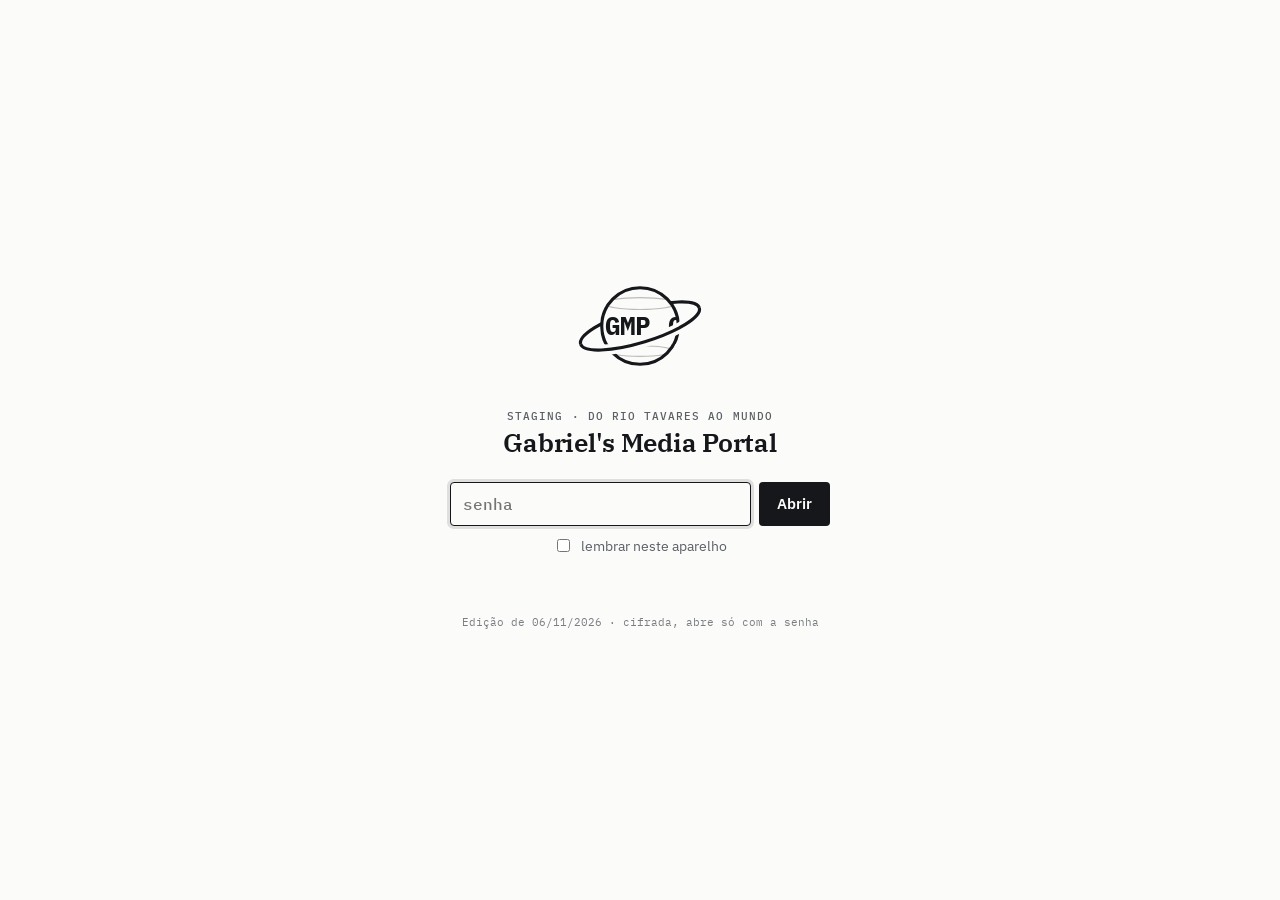
==== commit c86d5332: "staging 2026-11-10 08:51" ====
--- a/staging/index.html
+++ b/staging/index.html
@@ -70,7 +70,7 @@
 </main>
 <script>
 (() => {
-  const D = { c: '/MfcJAXkLiDn9ydhtKCAVQ81Jf7h35wmhcbfTzMJcopkXWFxPgoC2zCxVbsRcNnBQ+EtqUrT1tcc/8QDP1HVWfDQI/BMTjegAZfiIdcDXkmVU1Ond0DWT/F0tZg6lg0UgiwOpD7HF5ovk9+B1o6Xw8ZwcjkBn14pVQ7DB1vZlE2dEoTrQV4btnNas/UWKZkY0FDQiHDRyvBF9JxrNfZGMOcpEf5YsF0xgXdzQYLWQljP47mBamiBS4kushtGIGsnfyyiPDrOyt6B/ZKbJvubkxZq3fw99calL8Cufdxikz7gNsA4EI0fIYP5XgUPrWdLABrrMqivAoHWCi482KJr9DgUC1/[base64]/DvapjPSo1rybAR3Weyp1Zu1WdPYCWzPm8lvGKImzW9Ebyzfspi4yMzhpwfgskQYjenY4I1GzteDkcAPHw6TIuapVnAdhe+gOWNrsUqGeKT/U257RANSEpGnUKYP/Z9YflDlh5BnCT34gTYpL8Hy84UPblJwFNzS3PiESAvZm9zxu0LvsJjbyMfywuqw/[base64]/YU3aY+smNXNxxrzONNiFhbAe32bM4JSHB9pMWAXdO56OK12w/9LbynqMAQrG8RYKvLIqAcIgehQqZ8RqC7o+Vu2RJD31YAmmPj4pLH13Ych2uYJ3ZsLMSaDBl8CiW05zBpVfOiz7quAnyBp2j3AVZ4A3SyYw51CyEbfJMULbJNMDhdHRgYEIWXP7nyC7WJlxRJpdEi+LE4P1goycL3/qpn5IhKWN9I8En2yzXWj8jBWsw/[base64]/DKd/w9aXuTi7dffPKla+4y5kyc3rOlIPfyNRl/IZRPa8ZXFleEZDtLBOc2IKfBRazLhKOavSzqL0f6B30AJojh9VHG6mgTU++B+Qdeq11WchRDDJw5E22MOPohcRjbdiGB17sgGwRTkHOaM7nvmFZDDxba2TaJYyubyDB9Eyqp55qgmn8yy8ExEpVmXbCn/l4samn8pE5YG/bKq+Ub8fh08MI+91aHO4Kz5/eFOWmA99IILmhnYy1dg2VAjuRlv51ixcnCcTnrSKm9Qp25o9DibZHb6ptG+emiZytRCjkBwQ3G07Dq1aZm8U3vAQZvp9jsNyA2ZFvQPZYnnbJ1/wv7VD+i+MFO7e4iKqsG8MUoJoxVwiJ0RRZDIe2rLtixBgs9sjnj3llft7XmaDHtoBbFyvZ04yEiJYE1c1xszZg4o2cY/k2VPUEg/CZptIzMT3P7CikBsGcWEAr/dvowxNOoLY7CSgLlnDqFrkGxHL3y2TKAWX8ZIZuV1/bl9aqm5BFRysrzmpwieIJjz6QF8Nc8p2e0DeOOPb4lSOZDGS0UeA2M2bIDCOaFrXkrL/oKrvDtucHWSdTmQiTWRjOQKeXUzC/UntiPfZ6uhrQyi3Dl3ScHTSM+MrU+cGl/EL6wi4c2mDZImScBOan4pn9KtJpY6esYLXzHLUX+x1JpA+IYAAvjrua+Ikb5/YR7T83sd5iH5wMIXTpumixo6KsN6TGFEjAP8GHOom7M6vOWXB9WKkLPeQ8WvWJqinauYMggJlQUYB7ShTRLqrMaYr+EUCHITJeHoJUax/FfFRGqrXaDrNfxtkm+g6PzRD1fHOaYH0y6oJ4LIYWI3DYleg+pgnyuhx6iiNk273pahipLSlLk6lWQhDiEBbU3OJdsQFxGisCDUA7FW8m9DeYPaHpuQVd11HLkWImYkDgshs2A6kix6F5elq5W0cPKrML7wEsXlOpgyK4RdKB37pozoYilfzM3oG474V2zfMm/sZvVy3wjT7fwjM3B2qEj/POJZpw5RzCd8b8C7CFABMZA7q5Wl9bSba7PKgXzOnTkZIlYn98N8hQ9861xtPPKtUoih8Xosgxz/QU+JEutMXELO3YEwwph+hCqf/PMTHT8FeD3EIaDxC4M4mgpDRS6hC3eQG1TMirsIbPS7yagGbdsx5LLjBevS+P4yGiQBI8G0F34N1W9/ENwaaVbT34uKnwK7Icax02IMWwRMULeWntMzTLFZLh3jpmBHq30Sn6BnDzEhBm1mi7sYpzF4mtRf1L1tEfuKyaFdUu2e5B0D40jCu1GT12ZlRALk6KNIMeTgtMfIJbjG2BT5/4HQp/tlxEBFLBqck/mIYAo+223O88Wmkpi/ZVyfwVE6r4IOyMItBTt+BbsNOx0TX76so2bwTkBXWF42JVqSlNDbtQfqgmGwjzCKNJ1ruUjwGMVCTxtjYkevlUnI6Y1UckPGYSrCx+rNg8g70dfiNlhJXuqV51RxSgr1RXmKz983oaHD5dv7/mXiGXuWl5LHKw5iJTjq0pshevFqd0ODVYeXP57ZC3CVMMw+ZqvJKs2jgWUF0Oo3jvrLH9hbnmmuhMcCXQTVMB0EKJMfmooNtLezLyPpbvrHrwZi9YBngCY1ooZXIx//lh9Lg9J8l9D0wSMOmu41VzYIaYfJEObCP19urM77Rv+C77C/QHve2qRbg0e/HLs3eYzf+qAsyAJZx1r615C2utTK4ogW5UE66Vcc4QcI5HPNEZhqEnN9F03dyFX5GirCz/Ej5aDfMlDUh3MRzZe35w/E5JtZ7IgTiDVDnrETcI+lmiS9YNr5ulWpRzJvWOvhDvLJc9yG4sJBInfY7u4cjUQrJxMFdgjrq9vElFulrFyb5zTywI4glhnIj7i8h5ALrnk5LKDyuA6jgkSQJiWHIb4rkcpgVEVJY9T9ly0RO2MYrQrLnAUAF/Ac3hhlVRzl3hWvVMoiqzSGAjh8vg3Y/LZsRK2QX3fHaCiHI+kmsjzry7fVprJi3EK3wjiLwvMoMfuuYNFlCm0WblqWeJgACOQWlwGIJOPND8KDO1NNILy3k2oomurBxFTJkbSE6h34o715ipv98tgAqncmKjiGYAG3PP5arOq6sFaJHp/shthzTWvKP/8V/QrlCMR/+krxfF9YYgeFhmQQwDH3AlVoVlg5wD3yS9+fMn/J46c9bnPiOEAXV3dzM+Ry6DnQGgXboiPMp7fKHI+ai4/0ggdTcpPt9KjH46Ri78Xcmp9iI4Hmb0DECu4MWeJaBoP8mu9XUlGi/NpHu+/3EHdkfx+LzIBQQ9OhoiBR9Ao21Qs9lbVBZ3qaK+0SS0v9uX4EJ9sjJp7QQwcwCeiCIZPXeOSe/jBNWe7MysSxXh6VfKV2qET86aZ/golAJdtD88Rrig/js4oGoXuH6QictxXC6BLGrZgBxnQPPfMTSO2Ls0DmZGe+62NAbhm56Fu0JxYoVkpyjtD6un+bukSCsikyH4rA+1JQaolp8N4frUbRoPUCOGCmAG3x8Nf9/gpkb89CfgGoWUGeiL30TRo/Amq7Hr0ALrWn2BVdD8BYSEKxcIdGVthzA7z9tOePGvS2PR/GyhfNnsHpP8uR2KKUyxBJZLQU+pOsEA0ncckjINrnHnTzXzxxGTzJMyiS6jdVrjzfi1E18ORngtf4TbEO8bA2IKr9WyTU7+LsAdxGL+yt4S1wRfOaGqHQWNRUi0iTNiRXTmrcmQJsnFB/stRaVc/7sM6V/UhsemzSHaGvm1pU5gzVfQZYB6bwJptzIPv/yLIEIkPDv94+6NPNQ3FjNW3CtSnqXcqOoWKbtWc4ZpXVFiETGSL9IUj85bn3tP/ycRMmEHQ7T9mPxBg+y7EpOFq8es7KseTG3UNKj/GNWsDtxj2AQJbB4n3DRBWstlbFwaO1DNFL/jS7lJERjmwjuk59S/Rfoa6DTLAVo3Q6T5wVQI0E5cHLsvQVcQF9I6/e9jwtTlUsoNWP03TL5Kzv8av4XNYdhK5cEICUj1hOU1wMOIiAPggCYNCUDLrSZRpT/B9k5SSySqInypdCzPEULFXOS5Hm+i3x84He0+duAQVtjX/[base64]/PCpWVs3soCaG1jI9hbpFkyIRmOTKxzVEngzyoKvs02cRSBgakx3xDCPjCxWaPnpSC6E1Wm8PydZ905Q+0OBvJCH2Pnyih/2mKp/ze1Mvh2AapPYu5UMr5L51dzFJeWEuIUHpzeq5KLsSUXpCc9XH0cEFQAigX/4J+Fk30aWZCtPZZiqukPLD+GOVRg5d3YVvx/b9IVAhZACHhTBhne4U1RzaGxdd7goxiBsGFsi27MJscG7dXEbw0HUgqAzDhOU31bu/mBLZ07/xxGfohWKc0eivD3oeZWWe/JQbOpiGUIhRsX73n0yyIS0rcpwWA+6z2LDMByg+ucirqXseVgyMSzsAios1WeYbuMMEEjBLbEdMT1VEcu0pCmFatk3VWzQIY4uVQorMvKx7/yQf0O+HjskAHnPSzzMTB3mMfg91TXvYVgLp95HLBSMMyUQma4pPhjwD8JjHA8TfnNgDQYxJkGT1SOiQYhFRosjqedAuJbhchEQvNu1Mna5LAJQmFsIBLG9CFJSKsFyWIpEWl/EYD9mASku9WXab6QRoqlyfHX67Y/g99Uv56M2ptRMUA51LuP4q/ELWUDYqg7c2JpxHlTSLVHzucPRArH24eH13TisaDX1zamFMTmZN2NuStDa51rr88xc5dJomU+VqeWIzZDdJJtxiURCPa0WsH5ngPDh30ECMztTndGndeUqym/1SToNZ0ItvOBO+JwnuqFwhp5bWTp4QWoW2HEKu0k//nD3nySLPR8LJ1+wOpmaoxdfT10Lkzj37cBhsuV31lSZnWzMzqtnEnhsdIWyAYnL8YkrH6C4d56To/FzuwCAcDmY7prcJTgybX5+hxhIjfHdyUO7/WaKz+drPRGXEu/HzLeClPrwKzhcqENRq5Kk+V30InNQaFxap/zRXk5b3dBJVRmYVCT7At8rOUezq3bMTfAqMRS5qz2z94d+4COqw4uYMpygzQmZ9LB3qG+wXh2ufqPM9ehRX5b+ZqxFNqJYRclo1EQOk0wuUlx1S6eloEq8YowXmp/Rd13DvIZlA6DtLS1vjzy1uMElihzukiBvpZrmQwpM2DJ0LddOpC8uQouymkEpg9oeSfgz87/BjID9vDk/4XvXnQznx75PrJnDi4+OpTUT8iJ1FkfRKNBcQDxwY/25HXJGud6349pnDrL1MMu9sFKofv/yd8N4A45ICMeRjD32GT+83BTdcNVKZ3pYITiJcQZ0gbqcrdXjFHdacqfidNMhgnvlO3mTGYhrUNOLz/BVq6+8vS+mkoMsOw30eS4esqnVLqeVtzBU0C8yq1b/6vYQKW4MwAzxL6tiAP6lWhZd3AEMYELCxYNxtk/ieRs3cd1MDId0xHeVl3A2YuygXGr/[base64]/pvAqPDv0LAtdvzsfqBiws2ZmgBYBCqA4WuSjE9iqXfG5QB742YievckjDBXZKPUUSZCRE8OpPJrTfe++hOyslEjgZI3cbaPhDRJg6mFClOMxJwrz4B2VCFO62wii7CCadxrUq8vzd5rwlW/ArblDeCFLytdqFubRwgDVQwiclFsPTEnVV6XxZA8V3bWhqUPUjG5Lr2+9+U060qfOOu4ZiLwA1KwYEOeVpp/IE1txDweGw/odb1Cp6rkjOYszfnMSV8z2SydqyDdow3ssJywDgFMlIxNCZPBVHVzQKs21CuT8Ut59TGxlcf8YYjoyif/9JeyVhWcbGUHSLevwGIDsail+TztgEY1inlLn2+ybzZTDSEsUFm01mEpioYgzqtUPSU92SGdTVX8lFQd4apdpn1vO8OK7ioU6c7R9XZg1uDUM976pH7/Sc4z50qe67Liy6CWFMq6sXZaieLWCecZu8v6YkGZ3VN//X7yhg++IhE8bGcs4wS3ThBAbEwGeCbklUIi5eDFf55bQvoCZNTCD2h+P5ABvi41hnftNXgjtxmGCKz7I2JNBhFWBS7FfL39aPRlM1lYOyELC2uAW2o4LGgwe4EYArpDDPyg9zPVS6vz36/[base64]/5nSkau1mDobuRQg9HKLqvKptD2r+qubZDyNfOmF/rMT5rxz7UEY21f2M/B7cv9W2FjHxw0gYbtCSausgcgZHrSIPEklmriWQmXoSegEd0c5RDBhq40cQD/EhOjHqDmpazfHlixSuPUIXYmFWMGb+Dh++yrrEh4ne6AFF1Ta/hA5ncJR8418gLT17YQcR+meE7R0UBLIHmtkUX2U9EXVpDuBjmCf+om8SeTDwnZXm6KkSgMp9PvfTjlw9eI/5fV05X/2uIKm0Z+ErrVtnifnlIc44dJN1+/ewH5lOkCME9bVmB2BG1IDOpQ6CP+tzB+IaTivyqOQ7mbxZBqw9C5x5HiXP3A0OcEfmFXJrHJQ/unsRGrZc0bIlCWKDduy6OsibnBcc/AqQqY0vJq3QLdmlLRirQrkOv0DteuMBMIyJUiIr1EiMSde7CoNM0tTg73irEUqciCSH0gm50OoE51tnPvfwzSEyGSWh+EOw2NKBngO7UPB7JAYmYNlBl1oeY7eMbl3hHQAt/e/hNBWC40pasVzjbdmPGTEr9oN22h+qjX7N0yKJ86OW3x4z54oqpsIl0a5ZveK+uAFioPub6Tw87oFqTkluqmnfVxtaI48L7J4TZw3e9YbqBOJfoep6WIyCQA1gwF0Q49Pm+TR7X0yVC2PPNSLeaBtn1iPHL/E7VIPfedpA8GpOxY+fK2HbyjbehdPcRqjt8s7M0WwNJGXnvRGynEJnfP7uyhRQ5fMqZItArn9CCyWD4mGo6fLUn/tlxpJ/EylPjR2NBFxlZcgxNLH+e9gOqPUhMZ0vnXGPiIVXRFZmCEa0gnR7m2fUSoiP/yiPajhZeEOcOh6OKede2QUCGMst2iv2KfrBFwOr2LqA+ERaClByKrGwOjl5521hvP0XSlji7vql46vzOluVMorMR9apsACXQlalC7Odjaydc2pOrIcfNv2jAdWWUhd3nrtWr/hxlhn/qPkMg+axF2FTPBqP74IHrhOnnUlVZMMOhrWeg87MjQ/76JEKzV8hJvcDYkM8cxQT75WDdyZxUzhuglRco/+hmBI70YsMXocjyf7aneD3AYRh/C0y2MkEMHxYCuWn4OMwjb+1VyZC3qF6r6QqAX+oS75ecrcquE026z5lDp3FrTgEUIxQhBD/VXSv/d5yvlZ2IAZSxydXspCF2n2kqLvxaoCjBEmKDgnturwDHzRKrWZY3tsVaYUtYudmMWDmJE8Bl3SrkY83+wKeBpSvnqcpsexkgL6WiLc+QwuHLcWojV4j/puio9bmB+h5cQ0M/[base64]/VU1rmyJmbrXPljkwTZGwIJCWvhzOmQY9by6ReW7Fa/PnEUZ7mKqb+oTBF9KweDdkxkoTSvGaLf4IEHrq0D8wel+G7bKpQSAT/G+bRnZP3r88S3z8zdO62tw4YSln9oITf9ZhwXA0xHMoD0GAHaH9bSQKhz+T/i9m96NY+h2yNY8eirC7P7Ygv241oC6TT/6C1hXx862weQXrk0AFFeuAZyx4qrkUBhgx13QTKal42+/fnVV0Lcb3owA6RV0AuYqNUMd+ujZPqtI/j6mF6pYHBCCcHQO6nbFe6MhVxwftyrsX2UtmshXZRDAdKbAKx+ZbdG3RhPa5w+apSRmVWXQ28USdBO3KsJ8v11/IF3l1fMJEG8V+FvLOrgCmlDZnNVZApmdP6p1Vka7CduVEvtioy3n+LsBMs/zaykdApfYil2yrK+H/[base64]/pJ/s4sUK851BOXklzDQ0RFWvtu3Ko0RAi536jJvTKs+pUQSOcp5DVB/4l52GWDma3ZvEn6P4heXgeI7KauCtPdjzfdIrEMHHAXBDVhYU/009c+S6uMADrizFRqpDc2by+vuKTM09QJbNWglPWr3NVlVI7GIvS28GM6pKCu0zsQseKrq+HB1fD46Jn+3ohs6j5SglKaR7YwxNF7TTm/xQo1ASRNlG8Vh6k9MFGyxmenKxAEpiYhHQgFKPRsT/mRNEr8dpuGjGuhhdydPt6Nb8HUnJkJZ2i9dNPoDNgtERG2NcdCMz5tUPvijk41ojpx47t7+hIfVu3XagWNFHuTvX6v7BccHA7TocoGNDpI82op0h4Bu5dOMvMwqJtEfjkTA54bH82BeHcbrkBd7GLtyMTtS7gaNM/dBk0A9X9u60+EUi0fipSJogfCpUHByBKVDd3gHaj7OZN9OQBaG/Ijs1PLoVsmqiRXJapUBJBoCSrpIAhzE5QXnbD1WhWqqaZj6Iwh42qR5IH2peokSZluwsqxT6bMVLIX4/sO/sVUs7jvl3VcJGFDw+X/q0//1dMnn7o6rBZQlq/eW0jTqvl/7yC/jVU8NeicFczXHPLaLq/PTJlSt1xGrRvvWpRozPiXzxBThClGEkwSit2rUPegfw88DYgvZpBwdZwOnGZeimEdZ6XI256MBwyDpdJ4RJ04C2c6lZyrMrCbCu3TYys56WWN66KIchF3CUMgYISHgDBbk1rR+O4hEe/XwYg/ud/5ry4jBmSbqkGalYbPP8bhb4hf8/7+RNeSwMqWv2TNFZ+lRP2MnAuhf8JChJoggYMjOQqnzldNQ5B3MFZf82mB/QCcpeJnN08u79PKjRuk4JQJhlVy51rK/4ZD6W6zMLp98vlKKt+iiHvmUZYKx6Emwfo6a8kOZEpguwjBF5m8IH0/Toct/9P69c0buyzeoxi2c7g4XhKERhcLCIU9Iu6Phmdw806izQGghcWjEqK2//81iJOqDOuEOEyHyu3EZ3oIOCbbWwQeb+ZcBzxvYKr3AX2aosOHl08ynmsxNBeyvl0YH879e6b/[base64]/X9OXeNxYsZkR0xkNw0AUFMVn4/Gtx/P9B5u0/6MD8723YjpZ59N0r1LP35erZsglrS9L/zPDfTBAo0Vc4ehMhbgP1RVZksmwmBPnFQRgVonS+MCnpb5nKwJDj2ZI7Plz0emb+gRioGgP63yxRDrYwI1OXLuGdI9T/dNesRO6AMkQge0etRRLXiJO9QX7Qg78G0Lctt8iaVrrRF/CbzL0E8jKLhIJsBd03ObRaJ5wRDKmeoVclReA21xuVJmFSehv6C12nMD7BnpwesO8VWqsAPQ/YrnM//ZQWKfOrjL5APMjnMYdhpAx99ng0y26gbNX8YzFhNHledBWcHJ5bzOtcDijNOGJ/3bYC8Bix1fqDdMirx4G/hA/b00kMBKkGzV8nsCFcwLZru9h9TXgJlbV4+DsLdJK97NAzt7wi9IXtqbrXDZt0Y1DhweH0q/0VEy6tGsAUn7BVcR5cntFKO2HR4Ja7Sud4T0kJhYoM3UTl6ISmgITBKM/b3S5UkWS8dI9t0OF9HU0hhbcDyyaneROoZiKduC3xBk/KtgESLqDs+9/o7agrEiaSPWNQpLMncqHfgIVk2UVE0h3JbzcxxgzOV1zUasITirwysZ2pwbKFRmlhXMEctkXjyU0i7R/ITdEIx7FRyw/3U/uwjUq5JS+KkfOf5KZrdX3To0modmu2dZhvLqKxRBX/4anRTloGs98DfuSauqiTb9rC4JzVXEqrZK5l8yRfZ6BFqPQZc+BhQXVEkVqr08zcwB1nzMLvRlcC4O4wcb+i70ZmNij2h0+tW/jSNeYz808oqPVdcyzqtgERQLIMK32Y2J1MQcxM+SHqZ842Zm8OAQeJWX+tZzcC6FGC/ih1gQC6pBX5lFpAnnfCeZSzFnioTsJli3AKjeF7Eh27Wxzn3TQkXWgxikCTBdeOTJsLWf937x3yVQy1WMaNWMyEbJFvrqmR5sT5LaRstuGu6f+2SYl4iQgd/46cD+phJDqsNDxhaP+DROWu6QqsAsqxgDP9ANyuBXnTJxjP49D8oU6CQr7GHcoNRag4UwJg1RVZAc1B1E90KFpC+S/GWAS656ZI6SY7/vczgm1Cl7HXygblbqz7TRdfyOmLMGOoLb0SqKa9uotjZeqDrZDbxyT8eFNNbOCqrDfAl9QQO1Uh3AmH+kTQUF9IhbBmgO0P6CJO64itzc4HsqrJYht/[base64]/z+5XpkhEv5a46hAlm7C+RtRfE7fTN7OXeib0VWvC67u3uGGaMUqnnxik1Qq7cb+xvEw8p0plpfwH9qibwuGidWtX+DXevYep1cnpCuJvr94UMUfoZgqaINrkLUaiRpgLWcdL2N0yAmT6aUNP2yxflLQic+qOdunzV0G1algUgiHtcDtRwY9lzEn4m2ln1yFc0qczsG/DzEdq185vy7y3xbrGQnrJHfL9pbuJKd+AEY8SR6wkBTB6XnXvZ45x13mghLGtrByLVibI5JuQOiwmnhKrvmrKMD8Fl2QceyJg/zgSX5YugdCw8zFEVN+Gbr3ia5uKeKayWIKtzU3bZ/5YvR99DExQoKJHCCrWR2vY1QMNsPYbiNiJpsTPohqwQ6YWDkxY1qzMSpUwPu5evSebKKI6xzQc71xw2N/T8duaPbZT3VD6Y1nZSmvIvP7eionKhP2pgq2EZDaKqNJ7amyNwbWKPEmHjivJG4bS0D69pB+DHF/EUbDXcsM9xl2yUDJ9tEKB40agt5s3E4VCxJ4SBdbtAx6ubfBPL34BrUbQZte9fHCwEpn7xs9ZXwpJnYM9HmzoT+CtDIzYgKim4z1Uc9Z54ZpzAKAnCtqIajJFizROCJi5Q/AF05ZtMrJyrbnrAF/1foT1/+BDsQylsf3vcwcxAkNidsDDKxVN8vU8U7ecGnp98GjiBToeKlL5S/SrEkfayMO2soO7C7iAynuPeTld5l4243BUHs3mY4sF2KT7qrc1tXiEUn+MFFkla8Mz4JzEl/iXxIzYmHqkwCUK/vbkd5T0iyVfUzwE+Uuajq47HTdWuUjbC/[base64]/zENhP5lktgcLMDGLJLhcNnmY312u5tog9JWxoCLNK6e0JZJjML73aj6DbCabYdI8lvlY0bPtT+m+bu86K4hRnJvHnX8XD6mrGwJ/L8fbupioHl0+/uwPpcNTWFY1VDavoYdmizANcdR7z5TWLQ4nmf08whQH7UsGFTNV6OhfnihIVUWqT3zEKkrRH8pbaFAnFXTdRHShSL11Pm/9bzihKhktXmM4JyyhsVLPc3UsGlaMuZmnAI13nfJOb8gCmrAVHwsx20URDmQTUbjgVAg8AKBcTIA3QP/YN2mMXTJpj+WOsihjGs8RBOchYwEFqc2c8pPNfMd0+psiCwzCEg7mBFgzsY6jyU3qdEWy7LEybYO0JKFDiBwGQAr0DXHBfxVAr1eWBU/H+n6Yux1qq7dQdMfpE8DaVB3og/XGaiUOTr0F+xTlTByrwZ/EJShJ88Gny0Rh/7f4Ie/sA6W1g9Sj+q8wzorxxdAunWPY0J2rltikItJ+Djhb9u8UZenN7e+YZfb3bR0M39NWO2pqV7q6KR4g3DmpvY8xfc/ZPgOKQejdG0YQurP/ZBqcXXpqx/Xso/Ejxh3X7baYaYC7GCu9cZsReI9YZklSPkRnLu8cvyAwcVn1BaVPsVCAGRZlCpmRbztcz9tlv4XDQevbtxCi+mHcv08tNfE2LLszs+eoS3xXIl9YCmL9Eyto7r8jBf6ej7gb+jQMXpEWGzySghsNo8jpJUii7jF+Lr5YKhKWNrLE1wndIizXV7o3/EAl+2UoW80yS3qgPCv239ta/Db/I7UzSvztxalkEbcRdict+xxFrm3fLSeBhU3GScxinKfZnS0+2mJAIyBbXfKH1Ng/[base64]/wURI6mr0iSN73yzhPRZm4dcHaOKqbcDd+yq2gJVw5eCyNFZSkt6duSNbM1YdIp7fJIvN6qEZG6XiO1v0NFwiUy6oPEFLInvlHHczMA+pQw2us1TO79izwh/yfQwUurADZAA3BX+/mQEOEIJUf/[base64]/bUEC/Ertm2EvyiSng4ViXXi3TULwsD09ie7xQO+vJFuRrceMLsMrNmslUfOhEfHo3EJL6Cs7SAf12hf+XQtJKXzKRL3LZKYFx7/wactqVvw1aNntcxIT6lSpHwxoP7Frl6KrUYpSv/S5yn+hqcGf6LyTt1GfvmiKy2r+y0/Pk21TLMEFPV5Rxfz99GViBAjCMgGSikAP/x+Zli1ErzH/YXYkHN03K4nIjpADqbhTjRpUhIC08T0fhX79j0Iof/[base64]/+yMfuY9nTMkMfzFhCMPBISkia2EG2OF573vnho6G6ISxrhupAXwjZseg5M75OIBpDUqqqX/FZnrqg9//Pg4uo0o3gDcOGOPyvFLd8j87a4aOwrx/yY8ZVQxzz4MGt5T5xpmnsxjvp10j9UR3C0qRu7Dx5oTrFTZQwPZyRsGpmQFeVOczqUobnyxh/+fYqe31fEum0wo9iRdxq8pjKduhGlVEBTlP8p+VN488EAIVj1J/gewo7btqx9431Eb9U3hNrzH+ZFLQbeZU+r3wKaJkVbfFZBK0JfAEKUQjSwtCwUVac8w+WiFTRuhdxXOHDDSUmrfZjhyGh/JM1UNRbQ6upnJZy46RkqxiiCcKbBxrfuB0qouKdnZEDyF2kph2Q9zGT5WxfMm3r7TfQ/Tdpq5F7s2gUTqXu4TUjADc1sZw/XHud+mySQX5JZZtBrK8EaRvKKjmmAtGdmMkI8Pf40Wb2KJD1FMhf2d+f5Fq1dlE1vxCt03ibRldimUqc1NqqY5a8oco0x6TPjSMLK4Ct4kgA+EmP33VbERBZVt0/EYv12zqz+unzRrdvHM/PiCYvzDFGNbCLAO5saVORDDPNrWiEyPT2f/WM4yzelprxjtMWW7Hc1fhs/k5mI6stnE/pQuQefd6Rdg1JeInSqCzkUCrW+1UwCV2mV0MY++xvayA5So+r1T028oDIh2xqYnQXQjEEQiP47x5lUgbq5XvTuVojHV/kjsU0coimOC9DrWGSdHipj0FRzATYHd6KNrBOLGk1D5lXbjXjRp8qiNIfgbUE3/pHmNRjBo3z6c5nclzdHL7TNdIPjBsxwQKg0D6mTr7VtvgfzkzILHSG5mlRRGkIlMupAbqNjz92C9wZ8PDqT4dTn5WtS0Zd+TPXaty8fUvJMJy8wEu2ClyniCKHjIH/vvGtnb8xyKaZO5B2gwV7Gy96X5xZsY2UaU7obSiQSRiEaXV+Mt+UyqNmv2VGdZ+2RCbSGdguQiuyxPIvy6kpNWNu/[base64]/1oEOxns85V7i+Za6HO3EnulIm7TcOG0+RCiYDk/Exe0q/qXagr7eUZL4APIXrQyzbkDFKyXFQeB46GK7TzRN9SWeVhf+Cjjg2uTEtIc2rSY6s1WZpytdMpKJKLpKRWiYJxcHaka0keZ7JT2sJmYv2kXqYFa/vWw46BJGx9BnWXiOuPhJe+ew13sE9HtxwnslA6a6mmsajLdjM0q8Cczo1+krg75ButS2SMCO74dMPScl4/QkJ8ovkwIGa/1fdy+kml8ani9J52K57aYZPjDdfP6yhv6Q8x5/Tcdb0SQFUJV4K/lpZ3/4295dLawbj/jZJDGYeEpC3PfAH5T0iiaD2BHNg83jGO6KDdG/Z4bNuLytxeHXelEJhldthch7zWNMVFn/RHzIEcPA8qTfp7fPJrv8ymr2jcQFLC9q01SSGCGte4X51wsUKLmNy68JkQDfk/jcQ4C+GNx4EPPRYdS0OW9N8gbEJGyxm/cfCoxS7McMd3y/jUZmDdOZebEZMd5kv+OPE+Zfk94jj3t109KEene5HhuYG7R8TrpWFEAniY/akCiqtK//73zNISuGJhK/bD80gwK01HDsXM4FjyePzlMBdvovZaGavu5DWKgCLTz+6kt3s4USooOQ89/rpBwQarLoTzGpgrJBchwIKJS0YkXedUH91m/o4++7hBqknp9ODFvQkyZRUMZQ3UCcYtv0nw3sWKCPmT7FolstQxUSJdmF49lEYbFTDTpMVRqMjJo0ADUiJHnSnPJ/9KoQPKZlrZY/YsGc5C8WjQVDpkzrJqtD6XUB65UqS2lVRj6rNgDwvVpC8vLFSt+aIWoxtq9aR6mOi6wsp8yc1Qb03wnTO02dvM/l/R/7jiu/RJ8GVeGarKy7pa6lMrFqh+P7z7XR7ZR2JFV8KtX+/NksH8Pni3Oa8YS1C8/A5wMNN7ETBqG7muVTdbI9jyWRlwJoE77X5Ajt2MMAMbSbev58ydms6WtTpMP5UFPi7U2Y/uhT3YWRCk89xa1rHiBIn3YKdZSZry9BxSHfTmqlTYFrh8dPOgpploMZgHa4p7TrDAiFpsga9EC4L2Ujhbw9PUD0SojjsH0VNhS8hEgyhmURrSqxdqOK6giO05kLGQ/Z5o5cJ762/wqhiBfRRZW6MbWgbp1EkV5oJMeuTRTAU2D4epZQ0INL9yckHIFGDN0T8DIUV9ftWpmGFwy/y5eA+9osfoQ/[base64]/6Yp/csrlB/[base64]/[base64]/Z5k9e6AgPxoqvD+h2Eb1Xw1WgEN3KNZ7gvYL2IRURCJ90SfGAJJSBV25ieJVNBVPFeYyylWskp5v7IPLrMTisqWxarFqujuhQMlufRaRnIEPpD5q2hEbR1eGJ6hbvQbuN3MP0Fxn/P7edo2GM7pkLX2crqQX6m2jT2HRwqFmKyjt9WyuL6P19fKUA1OPau14nVu26vD7PwbCT5042D9Om6BDch4TX32SUYsso/JFtu4+HDxBeMfOBRUA99Oq8sIOmHA1tusddg6+zQuTyWkb1emFTRaOhS/sy4zdKezyUKGm6+lXF76ePV1ZhmZ7hf7IOocdgJuGJrE29GDzSLAOXXss6VUmljHGsU3P0O6dEF1o6F0Vt0or0DEeITcrtNOziNrbO387U7usDVq3350/C3zncyKpivPkI65Ljqyw0ZHeh8/PVK4rbgeBsYliWT9dKZt4IVVA1H6T5v8PLi1UjXh6xhBGitpgdRNMXm12fUUGgDUyb6JptA5TIzp+9EdTD6w6bHf4Ju/suvvrRaT2Wws7X3Rlps5xPqQqbo8Pu7jggjLDoz1g0o2TRhwxiomWEtXeKCkrybacR47/qfUe1/sxJSV7KVXWIPN2kySk3W7PSuwOfwvb8eFnnz+SUUhZoMKGGRSRt9i1Tntyh7htDzhHjbhYUbPgfefday9cS/erY6WTo+lOcLM9dTHUZw2tij0f8PduwM4EHhNVFiYhvMPixojrcgaRSOlQ3j9IWbtP1T7EccD71bcaM6i2VxxL2Y0rdRWUgFnOwUHqI8KunhOYP3arSLkfGuMSrzhV2B4k/QvdYHDKVpUhqn9BWPKpwfnJLK+U1UnGUMNUH3qohO2FccRWnnvvBaLQ3JXHOQEspVpEuug1wlf7bJ4VooX5LcKscO/ES5fEAS9QnjMaKv8cSLyYHks6F7o1lqQ2gyCaFDF8sACFMTMUogOaOmqQxh2IWM9sImQQl0e/ah59uggQrsbYzONbT5E5i/sClRfii4d2O6jKyi+eT3iGtnyn/rE6LwBpwHr+pjH4/tf7dk62J7pl9EkRqUotrK1Wa5dFc5XBxyVtZotCzeaPmHaoS7o/9GnwqfgBbeMcsdZBKKexwoLnr0poqxjt5UepeCVJH5VW6ZlN1mL1fFf/fTR6nwxP7KfhkdLybz5GwZEgq0N1N0tKnEyUc0ooRK90Gb8K2nxz9g5oo3PWuxt+arOqMJ2v9qNNV7d31sx3y8sK37OA8XflyQHaBfg9p3hGD0Ixxd/gUtwA/VPlln74mQrnb6lHUzyTslF0Zay0xL0279BgzDht7Y0pq10FRdDz/GFP6u1YRnmipD+hWSQAAGS25VSNjrWWxj5Z/vLZ0buoH7gVN5SOwbrtOdcRgU3HqLV2TrNTrlLcR4JO7UMxcggjWIjUYtMgSz2bOLmPX+ZjArcNYpyt/RggyK2L2pie0wx+4pvbSMqH7e6Put/zMLKjD0dzRaN83TcKvklaHJYsvf2NpCh7or7KwKmczOrDhRrBPHWZSW0Q89KeWqhKsJefPTrAEIOVSEQowxj3bqhbnEsAnXTE+7Mz9iB3zbwtB9yg2l5uYI/KWSpQZi58CPTIGv6RDlZ8R9f/MOXA7yYKjMks9uwrjAYdeDy4nh99wcNH/78DBMa5L4L3IgCC9e+lGR5HmKlsZd2boNAIo6Z8+gHEq7cq3aK4f8ejSPDaXE3D4KOi0Pdw8Wyc3VQfIHuFTsfy5F+h/lOB5LcBWsybuRwG+H+MTPeWev9HHj67cebHpYiqTwoVr7coYXc8Ugv1xQQ5iFQLuzU2qB1uk5Xqo1SbEidYnNYUdvuMbjm9RkyRtjWssxIlFr1DvrYrD35ID9ybQJ4KqebgP1JbJhZGBQ2TWbgeW1IzJCY7UJV/35IXHHFpwNbCQe0j03p/[base64]/kpfTCi+6+bbfa3p8oGl/pc6TL+TYZSNVzDJCYL5GtFKdMDeOF2P1q4B0je6GY/K4Y+ANCICfT8sudk7pIIaCsgiDnUDWxO36SoqH3nBz5f/yUe72JW56V8EZec0hNfu5qfiMr4HyAk/foxSYR4UfE5qVEfnq+G/DoyxgVRCCutVQ65uj5Bo9G1cYGql0nYeqhTzj6ZlxrjUC6vR6tZXW13mPFCCycVwVEdkCMYbc1afpocsJ5vM37lc0ZepgNfNjdvJHNjgVaIGeXDls9iUjHIiQhYe1GJXJMDL5hcDjPMVuaYncnvq93IGRgT6rzM0HSnf3iGNEV9oY4P/tvSRinn7sntRARsW+8LZVsB50xo0pHnHvgxEKUIjItPUbDrWgBahuRc9YQpVu+shl2qhTwlKTQ08Bd+tE5jcP6e+Y56tiWuHoA1IRaZosRDzXxzsV7RtIubgv3jMF5W5B3RopEUCykwcGHz/ZbT28rz5PxRlhWzLFnRLiwPo2j9XmSQIfxauIqUVhDcz2G0pAeXFCfiMoousopfCMXYewqHMnC/[base64]/mCbtoG5nbK+FrcLUxRQt3Ksyb3BYXoYpshBRGT7I2YbJ5Rims6VMw+2ucyqAiq/Nevvs0X54Z0hT7NfxekHnGmgbtOecKPMPw92tJVehAv/bahuFtpuKlLgSjYhnYR7a8jmpy7VUYlvRXTDEO8gHCsAKIdL+T47o/R+xm6TVyw8azRNz2xu3sWalpKFmId8wb0n7yjpISNdWCaOoiEs/v3p/tM28YvOLeS7cmJ5Oo43r3s0+X69nttDCApMe8ARvt5UWinA7eBVMoL0RxS7xo9054Ov4VQ/hvZB2nwzt3ku5C3qsxyPOQKrN5UX8d+8ewe7Lj9i64nxDdR2knXdn9gzRbxD9nRsk0V30d/iSs7E/IlEvdqCtAlZyhzC8Sd89TE0/vACNmL3czs2aRKqApD9IMNq0tfa5Op+4YZUUhYWCw91+El+stiy1kykJKpeTKXJx+k7xLTjXFwkKVaU7aUH0A67c91zFjPTti2thl/ox6Pe/oj2dNf/BPor0wbTjI6Na1tcDxevr0VveGpODwZzIA4QdV0Y1VGIr2n66zbpwP/LSAsWUHuseT9qJmjilmZeNrpx5kO6atAesAHaDnqNIL3MLrNchXx67TjmHBb05oxFY6QbiF9pgnnfOyTZ9Jw1Av9V7MZ5Xx/MG2pjulkxXvr9I3tTrnerApKFDxl6k7Xx3rrvO6Xvlf4rRSEL7YOtxVamBvsGe9r2TQsAF4zfadX0h+0k833eF5EgOu59EyNWH7bM2Ny/8ATFMSC19Cz2kCdK/xqbZDAkUb2+krlxAVDQFRDTKqr38EwEIPMBAVmJ/TzlbneRDT+FwZ2X/9lV62Nhb1wpuW5XsbXCYyWRMY9s5nA6PfzpgyoF3HCybecbUSoT0/fvSFa6EXLeY5+NOSevIMwRsGsnX15QnDihPGUkNhuuKZTFQrxGZ1FFXtBuwzBoG7uZ1xrRP7NWSI5EBcziTqHDakjlCN9qzAdRuo1owudkL2AAQWXnavad5QJdm7oy2NY0aD2Kh8rlGCjzvpziUYlW1eHcwIVPo9peTL9n+/L6NSMRvgNFRegZZ6VyijKdXO/RKKaX7yDBHu6nkvSZSSuTFSp4PQzc9dX4q7gw8QPROzGZ4tJCMcewqN3u0LW2vCeTkWCpO0+O6bj4wZFpIL/3CEPQ6ey3RUMXzJr/oqpBxxbFcO+aJLOIfMmwPjR3sMLvBW6u5KNS7tAbYV8RmhdJDk9B/qICbQ0ywi70dvOj88Bp6eQBZ3atzSlzEIlxhExoH9iPKIqKewD/zQoaJAp9KyFsnGAauEAEUjOoiWLu/2TAy3bGWfoIfUn1x5Igfx9bo8JnO7OE2k/K5RkPJb6O6/Wbn+0dmSXSauiuPKS/+8IZgDnkkRwgz3ETRsZmvrdmGfKF9tb5D5sR/GRLTSa34MHnPVSaZJ8braAdM7zcD8+xAOTDpby9XHhPNXw9F1I75ulPmM6mVnDX83I8XV8BLvvjYDzAIaMW1Y7rZF5VcaFdXRm9pkcJAlQDEyEYL+tIkMiJkVw6YtiAd/ZdMk/blGkIIz2VfmkwQxmKdArQQXe6Y/xDICtWoP4ch/b6hZhMpFKJDhsRbgEjQ4yz37lP0b28uywACb0ycuIQrtR/pnU8mzlmcId1vpIU930bf2wNGiu31FgstXNUUDgYnG07E1vktUf8Vl3dO3kb8Qm4Dw+7FjIwykJywUf+wAjvAKEQte3ig+NzTmDZ/SE59qZL4k9q7wTXqccst0Nl4CzqZv1qUHiIzL+DTkIhGG55RlLxTBF2XeL42k1W/kx3nn5XisNS93sPGY7myGZsgquFktNo5A7gA65Bp/BDXl5bcQBhkRjQ6gOBhSFGtUwEzsy9kHEIBHcIjdNzP7H68aNXwLo+06HATuA/sCz/RE2oqfrhzAFjv9a7kxSoi0yR5lLy8JBi33pVwHC9gD3HgsRzQC9fZc7tVAXqTv7szdOiBsJb9LMvR56ILzI9GgovwrTZX0YdwX6/W4PhOH3G0cgSAFq5nPAiING3c6H+ChheVNoerJcAefmkWFgFJ8jgxkJleQGU30RCuZn9HD5KaQi36d7UYyQHUt8MYPBuRVp8fkf9ho0C3CqNvVfBkzQ6P2FVbmt/SVk99W5S+jJ5O8PBDAUG3bSF6dX/3MZ9YjZZBzbSmWzlyhfb5sEL40o2nmwcouV7pySGdeLp6FuoinMfI8F2Z5RxFvqfB5YBtr0bAME2x/q+N/0Ht+cw5LOL07ujqIndsRy8VFm0Gb4zjVoOFS5tCkS49w8XIL/CdyutilzeH0EyqJ5wQIcDMlemnrXusO1t1qcSFO5iWZ3tedLKrtVPCaRiDv3lxTFX1gRh7RBk0PUXLWDgafOpSiF3qE5pb5TWnSq6pSm+QIW0TElBzjNj2UcHiNp/TPhPOK8xOalaSZYpGuAkKut5kvs/b3bL6+AbZhqFpr3uTfXt7o0Qa2IbidvFnG6Wspt9aJgP8FvNB4kcBiELnx7TJ68a3UjdpS6y5mORFKd7VTAerfe8FSdg8rswnaxTr8M+gDe+UNOx08z/+SV9eI9G1TMYLiUIUwX6kdCK2BHiKkwBTxMKQ5hqAfoC5N5+AyN6GC1jK9jkmbC52ZAnFFxEydeJh8RA1dhEm49/+aJQXTuemLqiUAi4q5BEsbBuEOdH2MWGuoFpqkE9aWRzCtOExVRW4ZE8FDFQhRr2MFSfxjnitu3MRJuRlRe/[base64]/43Lj5wD+DxJRh6E2evO4uGAWhS/[base64]/ZaXEc4ioqHjAyEN6M0QSnGaUktey0jEM6pmIFNYlz60tewcNIGyC2iHUgoSPjYWKh+NdFwieaTdKR4rqfa1Lnn3kMYBdEmvU72U51FK1lTwln3wv9b/ynfr/PCKC20PM2Nu+a9s335kC0ze3RE6wk+WAAsA2yZ5/hxCWiWpxs7IFStNpD13G1oXwwscDTRBSdjbN4aOZVgCPXZTlQfLUME+AzdirezbPP2FrHXLg68HCz8vqnOyRvuYGd9bRIpTZ+2OO4HyBRsJRrr9oDSU1ASndw3w2vf0pY9qNsb2utC4gtRTYGxDHyU6rPuh7T4CuyemgoFg8Qcdj2aZXUpORtg/0K5724aqDLNNXQC++FgNHkz2UiOgw2OaH60niXiTGr6v58BQTslUPM47MNiVqVxP6/kcSuaFyMH3VSlFxdjkIknyRZ4rmcEkL8NsIFmNi/AiPiM3k+GqHvC2j4GbAdIo9/c+kGcirOjjfKJKCFwo/Cc23xYKGsd6Yzzs9ercKzlEUURSi5u5yq2fzMyi0i2rQkPRQJcZTBvW1iz8uUClFEfNsugN0oR9HVOA1fCwOYrsobhP5zvahmtwa+tCGS7YDEDIuuExEjbVx7VUBMHHbI/[base64]/u6V1X5TmKHCUKgDY8RD5IfRa8wt6FHmSVZ9OpxiAFrXLXeLMrrE3qX9rR+kWfwT7czc5gFULLfKgjzCy7ovLYNlk4bvJ9dlVIIQX/HacSuAIFT+bBAFm6Hox+/67fJQZF/cAKXIvcfjc9a47ZpSRxIEvgg1Ib7OcxJvqsyPjXlhjnyrSAQDSp//6W3p10EaH56vP2cqdzG0Zi7nmySMD4JSrefRtHvxhLSIytdQLGF/gLZTge19QrHnglNeHA6jejiZoGaj890xtOQCWUDWFMhaMVO1uikrgzW/bNYk+fyWnz6HegtTKhAECw7LUrk0U+tHDxJl+cf9pc3+V0W/4Ccfrp5PLgbD/MdByg9qcl1eJdd2/RAOhxTgZhUnaneAYPLwhWzrvjpeMtSn2zpE7tBqw9mHBRjTGve7m+Ooi/UaRXU/RpN0vnHAPLkebaBeOzK5BXBTAcZBXTOTRCBNXq7RQJ9bBo0TsEkFBquja5qeY1VUbI13qe1+jwkMd+OfRgVlSsar2VzlJdB4iXLZgShmmWeOvWXl1LhdaKf9oEkF5daU9+i2yJ2XdeKjB73sHQwRvx3+q6auRtR7qEB/bW2KuufIadF0XbrTvElXD4N1fRbVIbsz/ScettnfFTjVrmiGdYtlYEDviJX/+ke9dteEJYO8P6MS2DYCZR/LztTFz29/B1+GJSGgMqZrvDj2cWNay93o7eR90FYgPbLwTEU/+ywKdtVSZ+HEQh+nFPS7z4GfSqKGXN8IhxzIkgrZa9E97MJYkSQGaUC0qpHfpldPU/RVd+VpQl/0d5chfLHGOoQjW4MakYU1KlfQS+Jpl8PUyGrLgeo09xL375N2PWDzTU299thHADdDW757QKxWDRcQy410GZX/[base64]/Qgd5p+PghlqJL/Xi4ApzaogP9xq+11vqWj2eNToPS0WgpKF8TWsaPgG1cNueoE7tjrrIP0YJjM63rF3VysmTateqiboxdqQzUkhGo/kBg6uQBjMVC67chpRJqItgM1+kJHQrlusqpBDc1nTdcbh5gupkQG6fhQd55f5yupov33Ypf34Ddo0oRYMsv1ijkPe5VpC8KDuYbOjLbYYS7UKixDmsY6B5vmjxb8YhEWdCy/LQwblyCH8XOOV3vietj2Gy6f1fwt5OFrO3UQZYs0KArTqgxsMmJAWVavGcmTl1UOGxFO2TaC5c3AG9Vlir8BMLigyt3Hz3eeBjzqxpuRHvjwZt3/or0aqQ/pN5aQtRZXj5z8Kj+HG1GAqHbeuUHYXcyfhfzfrWwAgXzqOeOJfV8jt/4l7bUSvBmWMsytlyEqwXDwdj65tS+m2b+0vnyRX/L1hB0yynP0XGctCSC4au3Vph5ipFHqL7hD/2ri6oAqJwbLO7jkcfjHqr3UCPHB6JF7NRCysTQ9Ne5rA181/psRRMB7gFb7h1S/JlbiAdAslc+G9c80WAOno//aOp9X7Sg1xBV/ulHQa7HXni+PtkubL6+iepeykXeXbw5u41Q+AdZaCFGkuWTWwUmsYNhQlX+IuBMgHXaNK2k6kphXG+U5Cgaltx9XjnEdMCHPL/8Ue2t6rRVElZsSCmvYVvHAN9V/VO5uT8Hwx+b3OnjoRKokR3dDsI9z7+4WXN6BlIkUTrBpsKJPbKAE1no4COkjNFGGDn0++58nEn3VEnqinYhoV2VcgDAaEqIuhIPgZrSNfUq8od5yPFuwfDjmWtSwbmxMTJARupQrUatIvecCqcIO3An+6jqp1bytqXGLPYhjuMnq34i5bgsHd5gp4DQT405qs/j/wWh/ty1BvFUhG2Yr7/dn9+pVw5ylaEQcQWCCUQNZiRNTJJgfWHoTRx4+bRSOx1zCBXE5TPSBdMeoR6MEMUvdPs4OSijyT3+SqakYDSpIg/7CYKAoAj+GOBoBc+eKUqiEGFVgW8M8ATZfoITM6A+X0/a2DRJ+ILJndTseNaj+sbFxljV3ed3Y2FkVjxixZOMpzTk1GxjdreqGS+90QRLuTNjTQXfXCN/v0LLxbKtd7mQuIY0Zza5YBOyiiSoNcUeQSEO+b+Kocziux+NSp8jceaxnU5xklNIrV6GJn80LJ/iW7sqc+PmUUtnwfB7U8NRaCxGJIaRBqLUhdNNPxxlQjVECV3siBdiYP/FsCnGOV6VUgRWRJb0e4ckvkui0Zs9ZWbvcknlCf4qopDYtP241HUxXCwGQXvdGUU7qLF/jXcsQCmqKURtbVbSu7QW0bbUNBOr9th+0DIOyHHHdBeYUgIZMyOqsw/OKroy58C2QDMI6Jva2Wuw5FtxAVJHbILRTf7/Eg2erKGW1tA49vB/BDmG4i6STvwJP8fTs04VhNfj+TBh1JXRcJi2+a1MEfZwHDSFMkI/[base64]/Rct8+Le3I3bgNF/y+R4BC39nh7Lcf2kuA6jAgYcvhyQ1XR/+E+vDsgL4sfnfDvnEImMMyQBtwQ/QYjUfjtlzrnCDgbbyg3byWjjPqZcXxbjo8w3tHteIKfXn8q+3EgeKAgVI+6p3eboztofUthg8Mxh5aFV7WPkiKjgQaVhWl5HdsfuC3r3TNrwOpfjINEhbyOrA4zTX9TCKelV3L7M/3oW7f8UJPUy6gw9bRt96Qz2qrWLRLqL6OLfVY1KhnDsu9LYRe4dYyN0ix5zPtZm1kR6vPhrx3CqsLpSZ0G7qLHTATJB38JhqAOOhIGoafhNnz/1K1oZx1207ElJd4HgIUBqMbyhWJm14KMv3P8hFPQ2N7ZhR1ZG11ajRbfqfTTrGvUWDtjgJFnFVJfwFav/l5sxxh8cueic0cwCMfAvZkm0ixkIFjEvLLB2IZE8dFSg6ynN7m/xKutbYVPOVxWCi7V+oYTducPPos25Fqre/eJy9UlG4L3EboIqZQF3T8GG1bZLftHGlePToa/RnEM0Zk5A8DUoEP5jram0hA4YDfVocMAE5VXvsQrlNR+YOKBNGyiZEG6BCymJVcdzlEsMHgptm1JDBaf/DZf3ytg1Jb5F6dl1sLedBJmibrviORmG9YyzH7orVQ6+ma7otIkk743o2s+BjdiQkSmFu3LSjFEns6H7fJTOugFnEZKRn51kbIdKv4NHrEk4Os1LUV7hwfTbMhX7EgUChJftXKaGl8hXES2VKIiU0xSdvtoBGATFnKkLW7OC/lf1tK9LspEKAxG7d9/WDCl4vhFxNFac0DoKyOctblUmZXyOwx8PNNnO4c83IaBAjA6eck1klEGPL7A/7u4T1oYb1cuppR2vfw8QmMJYNRRlGxntl76GGNUQBta2C/E/djecqbBQPJGxcAUpmaaN1zSsAWZZ3MruDnn7N+ugTZXInz0dz66q3oxhV/YSzDADa/6XnsO7bqeUbLM05wJLeOFc5wHgOzntkQOon8Tw4AiIYkMYf5KawbkT0xLAtkh20IVQmY3iuUmQGIVmtP5cJ54w2ahArnvcF7aRpxG9EjERuBIEOMu5y3T7EBrY8DHVuUaKhvBev85w7A0DN1rgurTYqTmpk8V/N8kcF6ivGhUVhvVZBI5OEnBfqxkpYYuLHHCmJXPyv2mMfdn6xGujjcTabuGSDcslMiBR5UMFju6cnm5d7ijR1+sBGZKopgC940uHaS1Fb9EqKZj6W9W3HAVfx/4lVq6cIliBvlFeAer3rHjy0JhKHnnRrzGoeyCtCnb5E/IZL0a84JHqjA3vSpdXJpLr45YvmVl7dVcd8jDnW6pnCJU9e3bRWAh+gIalA67M/497sgg94Ugf55s5/Ek8V4gEu4W54K1G/CC6vk1hL0Jg8mWPJS8641NpuAS2SK2sCE6HUak7adFmYms2ZYKum55eQmcV1eG8i83ldZ09fTHnbB8keOd/sazbPOCYsyAadfH3RQ1F8XN2C3kllUP54uvdplvWkgxOz1g0Zg/uJtHwX+zphGg9hwzzGXDUGp8W3G2AP2QRV2YbSo7lKIC98GP6VQlQk4RAZ/SGq1qbn8E2X3E5tqFiC1eRup/XTVXO27o1S/eVCZ7m+l16/DPM8nJslGfUr81Tfh4z64mOulG2v4Y6mc0eXsfHBGnNoMYlpSmQRpeBQIlPuV4LBaMFZ5s4TrrZyeaier7V82JYZ7OP/4LPXWB0qRtOf4u/68vXEsa52ffuFrUbZ58IK+oqANmuq7ot5b2SEBGGLWHaEx6p9/rETZQgd7mH7JZpmkyk4k/[base64]/ftFaVG3XU0aWOI29tiz0lMOXXMjuMckqPiTdVFrv+71mDEHzE59tla+j24qt+wMtkJdymP2OhS+2k4GA2FM9wqNVdNR/cuStGUcjcsZ+a0GNW87za7BxsducV9A+jOKXaAqxPKYP10nTswQuAzD7FB2WH30dYSrVu8teIi/W0pBOBycj0YRLRgAOVkiEv1lLn70TF4kid4wZwy2kq8ZbzMlYspuMGKHf+P0wEv579/UJTbujwvp3HAX+kB8fkYk8MiIFKIBaoiuE/ryQ9yKCDfAZhCNH+Np3HMtGAGXVmTNRffDysNlVLt4od+sF+dpl45FZZawXjz45VeHBV35MGcBHaIE3rIr1E2h8Hv7hd43MzjEDfWRs1OgiTVBKlPsfHK2/YgunVVE0w6eGYWvE0xrRdbxPUqkkSzkVO6YNw58EdUBgyLRyESQx1ao+fbbffAZrOdreVjPeZYKOuldbZIcU2HFPRbNwkSRihF/+dmM/WMA9Sfpz0uIqmFsj1A2WzHxdHD9N8WZAdrk05PxMhOEEfU3R7sVCqhDcira5Y+sHiujpRGNbOGWLNjeDKERtL3f1ko/L2hvXQKZn7xS/LKwone7jm6VHd/m1N84mWq8cFmpjGzD/8M/ZEz9FPYB0CnvUYVGweMYSWLuGw1zZlhuo0B3U+o+iLxVv9rjR+DmKHgRjORxyJ37e3MPXZCMqLH/chbSnlklt4UMLAajTfuApeerDjfeJQPg5QAe7O/JKkLVoopYMRqyV8qeB1jDelqFEXco6fU3Gqqembcf4jnTQy+9I6nbLqgoirqBg69v4Wj0WpVPlpt6RYFjdR9NzdDEpBVeJsN9Y2jZt/oL9nEf4+Yg+XFbTYe96T/YWu/TVkoq3Znv5LY6xQK8MmdUgarAOFXZFvKZvrzV/loRLj8L9nKqcDS4Brop1Vq3ozbMOjoHnrWRGMNkJpnMxMEBvhcUHKte++gzYH59MRxDpn5OJQA5X9e73dHZ1ZuKa8/Ki39lzew1yXc3q+E/80JA6zKLHL8dkyUQfn15bZkUivbpFo83U6FrWp0FE7fOnyHiTNcsagK14KQwLnDSqXxvZrt7aL/oBWIOtLHyziZm6yQsb+g2gLluYFfCqO8zQ9vdti/m5n9qankGHFg4NCX4hJxX9vPUqf1/lk5IT4Y1hYL88TXM02J695tHu7T+ttAL/E7BcDa5lbkx0pCcmR+xCyEVLudVztTQHYUyWVnsowbeT4dGz9fJCGecASB/S909grUwAIAh5/fgCVZZOw66M4pqU4tBKoruGDuBCjyiN5K1JlYMhvVzqQm5+MmoJ92wCh/Yfdo3bnMkbEMWzkNsceRAxxNgbN1FxJ8vA0H1LILHUTXytXLwj4aAKSUYe/dl1hlytehTLt1K2x7z/PZVU6VCuOSJaN6vbAHSjt9ewZDRLlKlHgrVUEMUDXun0Q4hYR9J8sLif6e6bcSdBDnJGa9z7q3sxpQjxEOiCwaRTsB1RoBA5O6sFnOlLBzey4+dxOSgbSz8zO2Qc4mC0vUb1ILgPJpvL7Zy9su9yiuVvYDgJX2C9eZsO/8F7LFOoy0rUjtIkRxPRbb/BJHS/LxAMfZVtVpI2SZufEks2OpLzNW/jdPHj70egi/lr7tBoZEJB8ptImOFfNARooEOXCBCGyb324Qnz5vjGH/uty1cNqGjIg22VcLRRJj7M/w12mzrhY5YGjEOz9tMTELvKa2ITN4pIrVsOzGywg2upaR6krd4h1lm1JeXQoegsIJecvb1TFvPKAv4++RmhvXkKkV1itAy5YpPIU44oNdle09nMmxUYTpVQ9IoTfWCpb/3iBOj7wU05rLlfqXRLWng15QbGATg52F8/OiluS5ox5yidr+BKV5gqII3YqeR+sVpeBiR09fzbX4p2I14mgglMQ/1MjmO87VuOpamzp8mBUlyfEBXxfPXHfaFcu5w9aMo1vO+zAsuyk/BCC5Ovd+1Mzkv8R41tjUQzsOrzENlZQ7ZqrwWgwSyduztomvNmYJEADHmP/rS11iQluy48ZjhRQ311Zs5i/RXhrWb8+/fzSD+0Dqef7aFfbZCb7Gq5F4GOhuILLeMCNLxumUuFBZ15NXhJgzgeOAU8Ovhby1FLMX0NX/Vlz0wfp2RxtXlFQpRFQlSXIdrOyWe04ZlWju20RIGptlL4ZniTWg5OPS4ZjFd9MaM0cyBdhJvEp4oVh7EFGUWf8dHgw3iETbfE+57mFvFPXftMUl+jK7g0VtlVJbLxeldF9FkwRijVR33C1nigUdEu3S3/Z4IpqO5UyfDzCZFhkPsz8HMyqq/LXWvlE1DAzv3p28zX0JqM4uBSJI7MMq6zX6fSeUaNkCbzo+NIbmYDAGWXgJvu3dQR/wNQX5sgU1wbyZVYoCZn7+SwAOwKzJbhE4eSChcOil6+vEIsZez8lFszBZKsgJ9Kx8kIMvQo2VLf4P4vRMZci5BZ3YxFnKrAXzYyoQQfoCMTKjtkYCfbZRiZQzBHS09BKHac368GlteQjF6m6+L1rq7qO+pekFbaWd2ShWwvmkh6Dg8yZozMKr1DvYW8gxkHKDs/WqtEWhtVxl+nxsaPjwHEHu7F3s1YtjAADv4s8HviwpC2VP3CKdGxyM0w6E1lsWSOCZtV2/fnD+vaHpSRojJwDjnoEi8jUeZqjCYQl43rcZwNIBvOKxtISjhgkHJVCIsyajBcL2WxEMsYKehCBsnV4TOG84wCL/Qo4W7/[base64]/38NMjjsFJZF/67agJFYI6axbv1vu8RTjdYf7sdKsugdzxtxFx+ApquTLBQONfzWmkeDJ7QJW9kV3cwsvqMYS6wEW8XBL+EV6YILJEChOnz4iti1KVRJ0dBruwQ0PIPJsIwcYRyTUr+QddYwBL7U182HkcWuDDXdXaWJov7/7nuzD44Sb3rAzubNzVA3iQN7q9LA+b6wAlluX6oGjfM+1JsvPTg1PDgd7XZN3RD2N29lyktQGCVueh0WyAecs8MUoCr8+mT9bKLtGrv+YkXimBU6P0i/zCKtbCIMi5mpsbA+enTHEemJ59ICA//4XpBUpXGWnjLnR3lA2Wo9sXq5JLV8wT+05hDCDM+Op7TofJTYX9s5EKY2UhgZBrQH50d72kaWpz2mx3UzxfOz3qMwDQQofHAdnaL/OHAxhHvii3Lh5D6Y9tMFSMr0CFjnD8scSuSKakgzuu4DHadagwVxA/AMRxVAfO8TMSTDfu0W9PFYIuE+5Q6XIDLboRL774rXrUOKYycYWVRgAvc3owQxzJ2gccsye+xj20I7VJv59P4l72Pmi6gdo6aNpHj94PVTa+TnlopPpflETBUMVHbMz5rVKjMThOq4X1Y9cvHF8gG934WQSNo8ViGyVCvBp/QlcO7bE9Fs6WH0lnr3G8pkkaR3y24loRl/BBMIwsirlwjEggORDZz9x3MuOft1PN1RVYzuY36d0r+pfxyf2hxFU/elFD6Il4zLqF+7jDAJ6eRyJmbcjR67El+xyRZEdiIrSGPyyV8mycZTln4JMWxZ1I7pRy1PCACJOmLfjiyAyXkdCrjVeUrqBfXirvWbZHNuX8dNH8aHvEKg+NYS98iNxKqlcUU0z+IqxhwC0Br8svmSS1pwUrIu2FBrccJRb8fI0h/LBgqn2zhqG8M8vuxVn+KetWVgT8xPVxP3l1VUPmnxUbjHqyrRXkxGNihvi76vJ4snyFf2F9b1Y9tKRbGVCw3tNzmm8sncAeDzhIXRjSQAFDEnui6anf0/8FuVkr1rcTMTunYh+S5/rbkVnL8B8Khq3X3g2YqnWU9rWjKJh1JSy9y8Xic/Vw1yo1XNcFVoVi9u2XynyVczMY47SzM8uE4qmjSukS51VpU/xFj7SJyMV419YM+OOW4jQGlwH+M15an13W/O6yM5/xEDlTmdJJcKe6/FaiwduMUgX9TgClHcqEB0Sfd6hY/uqK+m8huJSp5lKXyw+YpsLbPITdamJI7uHTX4ouJydieyrO9N25/nJwPhtNL8p4ijPC5KKCetBt0uwny2bdvh9Ouu//sePK6LEVdgXa8JzxOqy0wLAIOma/+eN8HpuAItUJewqmsYztkD+cZ32WFCLa6IEAVs8KrII5wTXlucCiwr4a9Ks2rf3R2IUS1U3335Ps0sTAMOoyknYKPhD+YyEKE2u/1E9pk1VqzsSeQPFXyZN6pyZKL7z8xOcLTzi0kzSuqEfnM9z4iTzxAdQasS2+muR4LcVqHlxKvOaHiWkihWYu43sBiRhqzJ6mlXRcI0TrhTGU/oey95YahmssIonyjdjeyJX/rCG6tCqPkiTJ+tzVFWdKTjGD90s623bt1A5mZfpB2lokogRAGQK0V0YqF/zxp4xMfqOwwSHkTLQb1b1nTElpc95pZ0mCnL82JP1rhb0X38s2RyAZdFdXFu4GUGrB2aC73S897kS6t6SqLDvVtJXU84E1w4K9fsYJFX18ePBiI4ff/uyN9m0nnkTWINUAcY8NUbRk9wI4xLyka69sc+xj+pR839tpSJrH4PMy9oSUouiXUNeTKpMg9QQxdWvOEYnASJD3ds8NnlwOOM8WW8ZBt66XP2fzu8zZuaov/rVVEfnKE6jkoh9qnpOYU4/dlITzbJsVXadGG3JXrDBAPN9+TJmMJU+d6UGJJR3TzeYSQUXqsbEXmpsDBAlboFQyX/+2fciAfogyxjPVQNsg9D7pC9frb1U0/gFpuV5PB+NNJqbLzx7SHh6zP6OgI7ZdXljiOK4GED8nwgHUoivVAJFZC+blL3xSrZb6WwT9UyRJZl/1gOO6b0OdSOE3reSu0DmrN1M5mfFG8+4y/EbVTECHZP08zpVBx+ti4CSx8FgUBruItnHkBDuUeFERQ0x2UjHVpJ7y9wv4hol3O1DiaTe0Jfooz6tV/MMuyh2iApGacRqjpJiK+o4b4cQjucrhagvtQQPvTgYjWDsYhImygKjfyDkBLKHj3REKHilfUdoq6W/tUJiecuVpT/+4MAqPhPJoUH4VsRd8MXluoFzCEsnGQ0Qqt8MdttQoFcuaiDRQQXQto2qqLg1VrcWPIYKOJO+UFAdVIqkpfs6p6JepFRO8MUf6PkWfMzmXXsGA0kL1CzF2PkfY/[base64]/mGcTX3Baop2IX77o/xnfrBYIP0q5Viii+mTiAoF8NSyis4AoeX17SbkvMR2AtwNRjyjrp2Ca4uf3RT4LSq+RAfvD0Z6NJqpetL65u6FHGpfPGZoBCoBtuq6H5UIBX8cQVoq1uy88ttcZz2ARHGjeMoHAYQwWCFyFId9EvfpVhRRpqI3JX4k55v8dPRxmnU6U3Ayv/HoDpBHCE4coqkEqMiTzMv20bH6Z2jFq4JzHnTHLKq93sTZcIdZNcqbDaOYnNhuCsQP/9I6MuDVJ+en0nGQje+kmfxzzcUW4jakw15AgNWd798E9aQKve+udxFLx167Pw1iPibtEAfjKEMWRgXMDFIy4IEoDMTlKGz35DKu/Rj3uOjVb9N5stHBd6WMxv/AdQXCcpxCoc0LiFV/FpVQt43baxK8hm5+m5Cq3ql40ER0p02cUkvl92TTZ5gPVFafeKKGj7kCQTp5e7BBOBaQArwoZjOPn1TCeLJmW4uBwtRFSCF+SKx319WZQmI6IM0KPglDHrwAd5KiVOihpjuQVcoyQLZLAfrSGXi4O7QQgt5CWMcnATu/wYIuAbcA5iNKX0SZbAuQyYVJhk66ICTlHzmoz2l9a86eNK33J6Gw81w3nMxm/[base64]/CM3CQGe0N2/ReNn0j+WxwePDaWEJ5pogcfInSMhjfRO2z0bNS9w9eW2gVmhSTox6QsA+omebWrtUr9ststb14ZQjr5qy29v/fCbXq2dmF7w6VWqP/Bmbz6oo8mUWAGvBRLjMivGnkkhh2cGvjnlL4I5Bl94VM9qEDR0eT/PxVlDAljpMyrB7Kds7Qjkj/6WwwVah+q5jDvd3epgPDhqntCewDScf0xB/8pGSaJixeJ7HPPnuovtAGaj2Xwo4BXqUi9b2nFdzh3JfXNlYJ/5CEB/[base64]/y7tzYFdpJNPEcjdJvTSPC9PVxO7x9RalvGcYLtI+iJymgjFENjTwQ9mR0Zvk5nzQBqVSAK6JlbzlLPqVB8YAknLMfLms6NLLrG3ZM2JZXMa/WB9AFcUx5bNHJEkjP+i+hMUCg0utlgR6/dJI07s0YACIhWkVSJUuLcTzdlZ4SSzQ5G7F0Q+trPDVTN4kOgef0/Jga0tLCtf2jjUNpXDM3lLd7dRiEabReNahMc9dvMSvDxRTRsDysHpaUoW2jVJGLOHLQCrVUf3QVuUC7b9GkV1BTXdx9nYR/Lo2hvgCLndp+Mc1cwcAXtbTrPN5IWqZRgBxoaMQm8moSkSMepYQjmf5CJzSWcbqy/yTNKqtu+Md/XSMpVkh4MhlNzsOVpcXbxrRAhdvtnmyduBWGLXFvFezltcsnsdGr2Qv2yJ6X01h7QUWiaygfyuLBKi0a8lPNflcJgfN7FISU4hQKnIGe9WtEjTLkNnOUKi6K/qVrWvSCwjNX6Q+aS4MiWp+OkWhdp4dAHVX6HH0nJl2FC7kT4dn6JH7CnDYhEYvXAqPenymx87/oLoRW3la+bnn80ESkk2qYr9BFTbF2P4i5ADSXw8cxYUS7/4yxlLCSfdKCusULzBnmo6qF/jyDbpsbK8PoRpbLi8oY0oTA1faTWvT/OayjbvVRZ9yQ47vlNb3W0nVb4pFIaDcj3MPiEAyeD5vlmloNtuQUahhcvGLcVF9vJNgKTmkTJxyAiTrpyA3kJU+S/skD6/hk7fuphHZU94fYxIXoanIxYabR0Lm1zdr2ipKX9YNiydY2bPVN91NzVowItUDJWL1kD+6BuFdVmRTZ304IM8KXErDiutuEmhU7PycfeqCx7A4veYXw1jkT/2E2Tn6G6Y79m6TVaZ36rWbv0gabdFj9Jh70/AXbO6ZvxcJdu2QfClTl1GwU7yquq/[base64]/qArEEmOv65ghdQRO012HagQSSn1MeROcaKIVRU4SeXABOn0+AnCbup+i+GlJIx44vw6w6XnHbDJ6aSSa9vhQAjbI3CvtkhHkcd/lVaOQfiRIrBH5O+tRrKgodEzGe+o8RtkdT7ANG6+FrR9ha6o1mn3KDaTE3XHJn4qwYEqnvwrd/ezHNrpL2auUCgt9afBd0tYyFp9ckQjfEPJK3ZoKavZbGhW7AIm1REjwBrtxCPYpva4yTXICJXuOZWCY3vJTwAMtdbrq7hOKTMgsr7/g/eiwm1jfSf0+1P77RZmAoOpoDWziKfvZIXh3KgP8tSY5LeGwLj1xD46nif4rAIrhMwL5jZPKAuGQdFPXPyEFUrnwsnV5O1PzFtoqKseNJkWqGNovq8v0KAZROezeyltq5XZg80TtEl79bib5rn3pPMWMJl7XFY4z9+a81jPWb2fMHBqW05hpcTS/rWl3KAFWNABItEEQvxbT7KTq1eGP8hmJRGXS4fyYQkS3NxSNQVsEL563DuaODeOSSG8fjSAe9e9YtQjUJ/[base64]/ByWvB+F1hTaM96BJZ7sEdxwVktKAGt1kyB0hRh/RXo/dO2rrxT0tO9+fjgrQxCgYhdiE7usEKta++WEWXBSfSEiaaNgECKa8N7JLIVOv+GxKVva9RwdNGtdERjJMB+7W4QiSKAwNAAzo7bD1Dso8PQkYsOUM8oaJVJ2Eko6MudZsBXtw0ljXCZ7/ItsE+YT4Qq+l1L1aTDPHl2yxaQZKq9vYsxEXDbKUIPmV9IDh0i9zk5+DKAorEEqrQAjVFe7QhlI8ZdwVvdEF/nGRhLC3HuCHWfXIZjNb+XyheKWBupzaht+R4lpLO+5BwDMr2BbF/3bvooP8S28kp6jV8pQXacA2R6qM5ApyfO58QKS4uSL6tI+jd1R4lqkIcMbBdnu5mEowfFFUd+XV/mRG0rhisW98S1XEIQhleKBUIwDQti0LsLB/QFbogruAVG5HMpMjBrAuncwnsHH9lEb1QLNRE8sS9/vT/[base64]/TY78HWxwIcvMaLVWv4Kl0HHvflrP3n4j21QVMRoRzjhkHnJ0NuClUBL6luzrNz0H9gMEvoHuvLF0413O/cKFayMzSnQWFSYi3yhDrFe3UJVMPyGFnSLJ/dHzkS4JIdxCci2NDahpR4Rat406OMk7nHxs/PYTjDI2jgA11leQEWvuus2SjB8FIEdug30Ja76DpotJeSme3Togs3RK36Hx199uwSj7VTyzCE3PtsZqxtGO5o4GH30arZ6TaKt7SZlczofneIb40ldhwIjtLjakLbEBir1rP+DQaKTq+Mf5q4mrsPzUUBhQ2vf7TMTuooe65sCrrVh2rg/HXqBZ+r3pzFtwbAEfOOPtyhC0YO53knxAVrenuSDxbnG2eShZaXypRiAxIyXB4RRt+u8tlQ0kFnrK5S3dDT1naK3IC5vuCN98ZmHIiaf/IKbMTqPSG9xUU9gVIFao8MbFB0OTIdwVz/6w2MDFHmYtV8bSIgg4kxXL/pRBLqRQ0hByRkA99CObSANe35/Bpr6SR/[base64]/XMvbATrYJjRud35fs8fgVCWaedawHcHy0Il5oJLsnLFykP5HteD9epGwtGAxM7Ga97gU5WotOo/aCx59mNtf/Ak1grWyiDHBMyCN03PO45Pcmamn2UD/rSAeIZ+efjvMqaZu+oHpNqAqM1UJ8RTIwMjq+WoJy5qe502ZXxBT1GhpNKDuwVstaJM4xsXRtBGL38/4xwIQ5ell5tmh9A0NwSPR4TflUmHqh3Y3gJJcIcc0VGCJLEBRQHq6/DEpMn83/D0j6CazK52Oesfel5JSaYRQgp7beDLU99DSUdGgKofVyl9Ol1xlWgp8+ZMO9/xYi76CWRtAxdskS2y5VYDMf1eKdeEIrbAViCrWVXSi42cp2qpzd5pvwI02rBadJew5YxBiowyp0L8CjKuHRtKakChWJy+pRJC5FTd14KrxqZmKV/CKIdrivsu6hcToue1oBFYIJ+Zu1k0LFtWvBaaS6XmZt8HUc/[base64]/J6OkXbz7fbHFvzey8kG4hP2mGAwajlnSfrnNoZTtQtFzXRLpgfyb2GoYX8nl8G1WucTrYp2LgaYZrkh3367Snl+m0sc1qpBf0Jm3zTLsN0mkvO2hG5xuk1v6DIFJqRu/ryHOujs3Qr4YlircNoYUOH9yAE4W4nyLdJ5Nz+W5DLPu6OKI/peop8YTcdM141lbOugVFV5SPV9DjdrbRFDW2XmeeEmG0N8sbVSJqeuOTinADsgiUgy/lI2LGVyfEjNm4YxLzCq8QDFIs7taL2uhuzk+Bpyr++wU41XEn1/f9EjRN13kRWrI/9JUeqpUrLTKBUGYz4kATChq0KVHzIn7LL/0ia4ofX70wMJ29ftXNwsmPM8JlE+99p273y+gA3siBPAT+rb78FeXxG3xVhr5lZKyiSywG0tXlouJwpmEwtBlCoYdV4RxmG6LXPlazCUd+uMs+Fzat6kUuYCGDNDillNpiW+s90r9W3/adTD26ZPVzlY005T1yIJYdYK/2Rqy9X91sCtqWkbNN9eG2RBj+05hC0DRa0F0y7LGmHTDjlGxTOSHbssku6I11GHgqDsLXLMj6ixUVFXDh19/PuKyJ/QBV2eyWynyuPlDF2eSuhg57DmYL7no/j3wPgJIjQaWKvbU4oRPOwtPl2FStg3q/YNS45MT5Jjn0nVscmMyxDn2BrFUOQlqsRqM9VQDleSPsxIaPW83deLj3LIobFhja6UywGFdA8+G42RThUUq4+REzngWFZOevc5hkiT5flV05At8Gt6FsOIl5yrlbe+RdW3PWLS2c/UoET4CSlkL/og+++7Tsrl9vBtasn/54C03A5aAW9DWisSXhGmZ8ZvEprm+N7qb1TA+5QaFQNA7x496/ZDerd2Cbok4jap7CBAO+eJzV3kOmDdNOStvBHDalTskQ9Y2iM/dT0y6WyhDYCE1nGznOU+7frBI9dGqy+3xKlbVI6xSMyqUhWTLoiK1WSdxsm/jHsMRdUv6aFWGDChSSH625eFNyGCXDTYkjHV89wixt+k77ulTI61JBB2ncCybLLtLpxKJMP67Ie2tpP7knfOXdMSeO8uYT2BZYkOSBE56YCs6Ov05/628uSti+H1cx+in03LYdU3QEEwk8RXBlUUMYYxZHBmkSv1wSukJk/dUf8mLvi5F2mhVr7wpJ27rtgfnCsnRBMXCQf+ym7FCpdtC52Rl3zQUzjVyhAdc1dezPAany0cXNdtFigPqZvi0QKIDw2zePPeJLjI7r6Dy5n15SZGGL/CILq/iv3G9fbf52QROWeUxHustdpgLfgeIm024o7NO8n+KpdqAv/D+M0g7iAyB+J3P3MBZJLj8Y/ZPv9z1igQxnQkf5PKCCs2agkbiK5Ryhau302o9JueUDkXITKl5NrDINeGwipn/UxCXmkrc4hkwYU7WLBO2jebtuuUG7UtMDbvgc+tMzhUAqr7qKicIPoQfQdMCXPsU9jLcN+35sm9lvzfegLtAL2kAJu4e/Y8JN9Y4iQnvWUdhAlg2Vy8tySOryvtrbpt5uMC2ZU4Uckq2lOsEsnBhqsp1IQkpqY1m4RbRBTlsw3CWS9pawb3LBJtKkk/LFF9FUwwWg+MBgSVtRmXmOvFij31USp3DAawWHt7Z9J+F8WDpzfWfM0RGhd8LnhOUaJfaG9Q5iAvRNcEiDh8Kch08/ofknd71ZVM6/sLFe55DSvGo+znSYAd2ljIbeu38+mu++Ggrt43M4B0HaUmOus93N09uHusJngtc6KS9tiO+f68ds5woqWNAiLfbGSL1s2ZwMzwlxD/bk9OBcokcAPMm1axicWwY1RieAv0cQ+NkHHblPm1ci9lyoNiAoGD0KfQNvMkYaY9zr6fG8x3/5lZ5oItsWxh7pri2TVrhelRzbDPulgQ0LkFHYf9LJ/jqSPleMDV7IQMBUbohbNIqL6FjMNLipe4PeQcRptf5O8Mukw5mjkSuONA4AAubY3gD1/NO4vlvh6UvL/T+ehT80nK6P8681JpRay1sOv85M6eNKzeA8lN3D5fmlVkKLlDRCufW0NRo4TBx2oH/WCxBCAky8p0oIQCby3TctJbxVHr1/0dDz/c3KGhxXmC/PpdkA27ZBnDKUENYBJZ9MofN6yOOwlq2jbSCHf7CcAjglegY3tphNISu/35LQT9KuqMgcBcwJP16TwydF6EuHWn8t/Ie6ZQYaUEH7AXVGinrtSFkPZxCtMaAtjoReoyNtII9D+yWM7opGx2OZQTwewgyFKyfwUgASSEIsaw/0HuWg5HXqMq9RuG3l2B1I5Xv7Px6JI7Rh1pZf2UbYTVt4QxyQybnrN9cYg4GA369iopQbKmhiKN/HhGg8hsp5HH/O1ViAM/D9NtCBQmCa0bhB+hH56j2PsdbZI5950iq5ZF01XCmcAMyszg5Kx4krwhTcCXnQqkTB95M/u/QJOBq/+Q6cB1MEvEEW1ywHwuoo+kXfqz6RL+869P/VqAHVbsB0Y/tT4TONbWTxsk/XC7pqlCkkTC20uRSYP1Hoirt+g4C2VRUSFH7HVI69VgI5dif8tV8hfqsDeVy+DPSrY4wPij9NtSWo8hd1sSTcB7LmcUgi3i7UFwlKpMSoIJ1kgJ8IJZaofR0guBIoBIZtPyMxRfF+x4SNzyzg6V9dpqE9DsaIUQTdJOB2m2zAoamfdK7J80S91CM88rQQgyU/10c4mJ27k1cnAfbxkbNF1/xGHiMo0kd/ng2+UyiLCD7puqsruqhuieFm1yvUdLWVzAVYqUSQ8yClTdzhmck8CcBJkW0jP0EDXlKXPdskExs1BW7/wCjaOAbJSrn0Z9FdcHxNkXWcnn99P+YMXLIV53AjBgwIbM4aa4GLyKzpo0St5PoyW4gXCL+JLlKKCOog/yAjmo8BrblW/4+KOAXYp0CGfhy2JQvKd6xYEZNtq1Tg2P5i90/Cqbsh2MQvg1P5/Uwg5EmQEil/Pxo54rpR/VngXeeSa105Ymjc9cc3G7kU9yAeI/m1HIw/fwkl62HR1Xg1pgGXWG2rItYek4/uVVDuYZL4UtVzOKb+VXPd3mF7AeCZTyrsB2JysETVCoDZz22ac5GTBMMiSWoZdOaja4x4Z/16rCAw4I/rbtfkfZzYDKKztnxztLS8/g763L6w1Fn6qfdB434bhyumuSusK+dejkl2xxP70YKJHGRrNFi8gMXjE9HIw5CUlSZ3OUwwUTDJi/TgMlXEld/ij4lS2jj4bwCIXe4LtTQuA/9UTza8tDs4BVwRlQJvWLh2WzAKrxp3KR1+yQIzSMubzhllrX+U1FUYsXQMNu/Z+xFYkARm0vyi+B1vSd98UA3RzzmZJfupLDw8jYsXX2F1X7UsrLclsznjuRaE4WSmer1UAiLh3Wm8+lCzaRV33rJ3XEazoKHDmC7UzUGoBsFc9cBAOxYq9c5cHw6kzdZp7udHMab24j3yNgicp4n5zS8OFcAYIY2PCMtcXSLeCppqRoT/0pqcAsTSGb1KT5ikt99Tc54GMubMr5xLtc48dnwns1Zrdh//[base64]/eAKa+mMHxgeYonpcSkmSELpbSC2SH7CDeNTgqtJm7jK7FIyF4N2sheZZgj0mMabByKtwO4rhUi5ONm38IbUjefEjzgFj4m2/p0x60yJoJO71eOL0jTa0dzmGL2Ybx8TT2XGgOxwe77pNuv2zfwkogjd1r/[base64]/cO/BYKfOohdHI9Nzy2Gd260jdjobmrBvExY6E28IIe9YKmobxezx2MYTRJparosgiwBZSXC5/NxnV1qhfZACUhwDQAX7d272Tsb9wjbabbUOkxn2+8B3L35ZskuKzj4qfL35+vG/T5kmZpa7h6i5vT5aFWS1+0vmOIvOoJG6ttUPEmvSg+SUpK+8TA7Uthwl57rz3nHy49iJIo4NtCiFdypSA8d05HhLfwhPHPOdCqCWkzA1uM9ITQ6WmcPNk3FIBCn/h9apCqSY8f3dF4OTXiC494CQMKAXcxXSRaZbsRYJ4T4n3q/A8L1xq8Om+fsk90XoloeN6PHKRNR/cOKN+/mP5LD555bLon4I18DhESc/QKznuvMKiMPMsFoLFpZLZkR2dkpdgu5hRnyaHZiDkvz/wTA506Px+CPCIGsJ5dAJ1h2Qa5SCvB60kJ/sptLsjBx9IjqPQz+D7D30FAwVcAPM0nYpS2pmuAmuJdLyEEya1dN2/38+90aL7Wsf8n+bQdX5KQ0ohc011afFqCY59HRGjtysO726uGw23V3wzdkNbteUqh3uqowlARXUT2INJkUG+ktErrYyPuctJpi9o8txsSfraH66eUbQ1uDqEtbksTQmBI1L75iPaA2TipMOfoiJ4MhDCk/Vto8RhZVpoexRRVU3VBV0+Y/FzJ8ZicgfOFwPBZXVcPNLNxCX8ZDXdz5KMFoF+n6hoiqoJ0XU11L7L/UejRBN5atAvdQMp0b/G+D05gJ8g+UEyIa1whlvK8I8lWiM5Fru2fnPz8OccSijygciVTrQB/3rRIHwP+y46PZKVSucm8TxwKF+DH/unwY2Oq/erWw0+u/zkCxGTyN0U6470hGzJVntbfsq33knnd2rYncyQY+eTNZJKBjS3OB7+ZJa8Mxa2JRR2wAL8dVk2FAg5WP6phGsZ5tgSD/[base64]/aV3SKK880lmDJbrtLsplNcsZM5vjqah6Y358rVNhQBtfo1pXi1D08lGdayODmnjB8ooGsRij/rmfJYeMyXEiVjLrXDd1edVeRBeG7nQso4/FLMcNVa4VIXIl2wo6oJa+30F7J9nKLN9HvcDa9ldIyU4G2x/[base64]/jrdkg6unF898iqxKCx2Ojmlf+qWC/fEUpbJoARHoCa07WX2h0wxj+a3lFl6REYpGImbk4wEq0t1Nxss4I8n6tEn2UFdWy3UNyzbrK6nPpbbCMRvRNTCnrp7mpjUIiRCAj1Xq2RZPRQKInOqGDwj0Kjo4lTOX3YNNlYqoyUkD/MakulKeIJqQfwt0+v43jI5jZll4kZvnB5i8SLXzABK8iIIJvWjaX6czLFlcS+eORUzdfWnesc/bERSuXHI5sjfL0+FIUmRpJihNS77gXg5j8TpQmkPw2KNQAw2OgE3XB4GCmvzMEW1slRNF01eMOsQYqkO6vpgdk6SwqRTTa70HHE++PVrM2zUNi60289fsmrzvGT0B0Z6rpqwkvD0bE0DJJXMCSqngtfDUd1dCPbip0gVF6pRXcd/3NRFTAsucbdhd6iMOCEJrGtBDUEc/LwqSjkPHQPj69tyn+9RwrqEK+SAmN+aThrwVyV5LJT2DQ97vLx8h9/YcLXS/q6Tgzem4GQFROdZ1sYrORwkFWn5Zg0eM7iGuxS9jF9nD412v8EUT0xZ+IW/pggZ8kSV9+fxVlDJcXIh/hNfrLnJluWiexVuPGuXm7N46QaHezCO+CYOGUoqVDiRQ/b3QvUZYwQZV7S4Wzk8eQwEPcsEqEX0/LxB5B6c1hS38mR6qiLh3Vh7EHs6DjZIeGqLaSZLfT5/QxR5UjMJ434eT+W3g2i8lLA8EACJrXo9Q+biqjkI4qmhsPgKIzoOkIqAAMt5X/0cBe28P1jCBRDJGA1oIdi4yepQfTy25LmYRRm3DCW3+qohFdAYzPDwQCLrX3xCcRooneIWT1e4p7j7BDcfE5zbz8HfMT2iyshqqTvwfWD9PDsSgFPuVc5XM6/kqgHk9BTuTF03YMUmG5nsSz6tZGYLLa4argPUezSWYJcY0wxO65k6yA8NBudCfmoS2Xf73w8gC31vKuXGCBP3yfmO/y5XbHIUVPssYUP453eL/+TmOvGEZ8zeR5rXdj3sB4Irz4xNjqrvO4WifT1qoM2nfGWOGkm2y/yWIdWTIIukJvl2h4A2mlihMWbFO+xlGKqLUmbifQy6uSODRxGSliFDIC7M4j12+LXZls+H0Ji2J4n8Hijl3dTdiQ/W1I/mT8tgLoLP+MU/6VMgqIvVjKJLsqItE3Q/cRbOwQ7RDDXWkyV8DWD5sJ5ER6Nl2/kboAbeCb51NHoUBAUT07Jm4GmMEU+EDekrME7KfG7GB4QGJ2WAW8JJapHtS04LXQjHJNmpUhvbEW2Naus8cw/6OO1YFGhLjKUu8Rybjwk2+1X8+3t24NrUJhbF5WgernddEb614x3xj9lERU9dghttcv97rfvZgXcFum2GRelDrFJf3ZeF/qxAgUawgtGiPeTfWB57s09pS45ZO8f8sHoWgr6fQJ3M6XNdRe5Xh3OGKgybdXBaYrBdT1JVmKv4qJvjJ5md+QNwdTaYh2FiWQrPJ8AqToWZEtn11rlMpcUYg0GZCj5sbrtA8HNN5BGRnrLUMiRCtgVYyjM3mEAx1a8yhtf3damP4z4MGS2TddK3jy/alRcuD+4I530LJgYQABHSct4XXtlWK5uQF3aF1HDj8LZcMICFuuxP5JvYEAcq25G8hNedAa3fz5xxdOFhjfK66dhpLEweR4OahTQt4vReyfV440jU/7HHbMREV6Ol7mYNksre7lmFiDtcopfcBzQWEHcX51hpky36ExaRaWWwD+AK7Io6h+9mVl4oGtrvISfHMC+6YNhu002PiAAQ+glAZ79Y/6QxeCckS2ad/vbc5x2YXEFAXgHd7PDw2NCvuaG57pDhONhvFmnT3/jcyfxz/Zp/qicAUe3/UTIIAJWub2X38aoYfa2V4PWnXvaMdk1Pi8ZduOC4DU8NUZJ9Eh+nCpH92TsU6t64cZQ0mVZ6sB+r7Ftx0umHL+6cBZimcCoEPEkDiynrrNQJk0DZVgz/q3Yg9DeB0VRgaQWaKzZi0PpQZwLKGEB54G2CL9A+V3dmdurtwmDsyZoa+Ox871pFOjyuXSiKNYBtGKtPwatsLUiH4KAItSYp9BRQEPZDXY7o745ncJAWbj591iI9eTplluqzXSuwEy8/[base64]/RXVNSvVCAFW3glPsYNauAlVw2biZ9T8moNJxKebnQboYcBWgAZvqGmJDL7hap1uF8wM3dAuZiwu6iYgPvXFWHaesOvNInplHT0A5bSzrpKLHmVH2MuIoxHW7d6tTQRUdeOluyprBXR4MAiz5aqsH2f09VPeoDfrIL0XVxOhb6rvow/xILbgvgLTQ/4X6XoLm9CXkKWHcvquR7ro9WM1swjZ/qiumfcfjMzl/55jSZDocE/8zxnO5yru8Ba8LcSr2mNTaQvbWjLIp/O7kTNK7yEtvJZDDQNtwcCQ2NegQKUQ3cBvVE1XZGmO70pWnALF9Jbp/Y2Xwl+/quFwkJkxyhQwoPROgdZOnn+jWSCYEEeHtBMGMir7jKgi12uMAleuf5hkOU+qpe3eW6JlTJC+Wi0oO1BSgfED4NpoKQIUdIwfM/[base64]/PNA+h/pGJ7xo7H3e2aUuEwnIE8gqYZfiy1V6xMd2Iy+K1wBY/b4bkTy968W31FP6/256JXZ6dajgAe2/Al3eAxU2Mng37zgR4GWXynnXNP3o+NxBC840qUkTouiGO/2CzKhFyYxuhdxXjFRWHMfJ0VYglWeWVcbaPVbozzDjml/54ZpHIw16M4sEqVfyjNLQVM0ufRfoolqzB0cSWpYdXUobxQ65RzaF9/Sv/Y+w6cCX5urTdUEBdI8y3Lmr4LYJlYwMtYzGMV1eSsGiotC5uZKsGoVw5stcXkrSQ2xnM4WNGq+TSw2tsx+ziryJSjjvX+Z+YhlATiN+qvvELYQduLBSTvyEBA8etGG+bwjYN+WCMSSHlKEJd7dG8vaT1F7BMIaMA19jK/H4Ev3bsyaJN8Uq87p9Ymyz/wIjiOvQ4e5ANpwkzCyoFrUWz2wvW3nXD2HKYf/8BMFdFNy1avJDMtk/7y8LCafDw8BZddv5+ldd+4arf42xHCVkKBYMpEjyOA4L0M/kCzKaF9hhJfI1AaEcPjuMwdZBO5qq5m35sJs1ud0wAjAyM7I0wh7Ysx9H2V9T2PKoIlZQgVpjmLNXyH9IPVhAlwP375bHgXFwJPDbkP1QkbNMqKFHMRu7M+HDRAHMHf/mrYeCZn4S8qQ8f09+ssSs/WoTJI/IjvH4TeM3VmKi4LOqoBiJAa3gKV3kluNkkGZTdYFpzWmn/DfX90creyQj2jqJwJYT3UpHp3y2jSNqv8zPC8HNkxCdyw4uuZ35MLZPbLD5t3fRH4gW59qPYsyiMProEEHXuvSzHdsoolhTIOX5La5PuwoTknkc53PWdcmXnDZFjRxUuT26Ibrdx9et4XES3a0ZJ2adaBIEaNpKVSVu7z/[base64]/F+MNyq3kHc8+YE7tHI7rkfxRPHLIto5HlZNvfjiGpmxh7pzYb0VUP9QukEsHA74T2H2tWyuF8GGsMUjJxPSAsmWFuZL9iQ+/6wHM6nDXE+mT2fxL7RWu62Av2Ch/ocOfRr9TJueIwJLLuIq64c2tENE2th6LdYL/QBzNfdRtkus5JJiiQ/bB4cZWGiUVLMCSZ98vmK0ZzyBT2ec1etgW0FfuJjYsCcF2qdZl9Jq5tCiZcUrbuhdEx6M4Rr/Hdw1HSQuMiRRARrMbnfDSkRE3gzlYn6ogZqROgi4Vtcumb8arGVxp3j9+9GAr33/7UZXWAv19WrdbU5nGcl8/5Ljb4vhIVKiQgY4+2z6VJAN4FhQG2VYtz7/QGLuwdGaY8yVzdj0JPj9O7IOpGbuyGgv9iJl9oRJLaDgqmI8GTf31jYg6Sri/54Y3AstkIUJvqQ/[base64]/ShDmrVUEbFrURcZixsOvt6IZWkZYyBO+zABYKdF/O75EB6Qovf2CMCGh2CswuOaPrPE7y+F4PY/6bEE4SKwyWrScaGUrEnYeRdlSmbMUziCQYCMht7m6Y24HcyFLu8CFlEXA/xfVMSdpbGlqbKicd2K25Rv4ivKFNGEoVHr2VI4Tq7IFgrAfQFCn2kkw2ZKRsWhGcgLEPXvgQeapj4zxgLirupikGfezYj3hQ5vvJmMKm4KrB8l5n+8OjqOuadLxWz53D/VGorPPJ3kVpQKNDGprJbL26H4CP83tFyrTGbeubhaU2vLgmrvLgvGh+I+bCeV6B8JgC201TobYHkf46499onqL/84hPVTtZ5HCH1F0M9euDJgtluUYoxqQydaP9vRC+FJobewwKxmEIr0hR1vUYWcMKcaur+kQTYdo0kK2Q17zRzA+yzJ6jZxc/0BIS94U/vjNK+WfrPt9H2JihuxK8BbV2QSWHOC8+D6ecHeGAzCICohid/[base64]/[base64]/ZYMI8lnWyVxBbfYOfkUgQYSVuI/b+Kabk0kFX+2lvjWdwXpPv9bFQMdCY7G+HzzYRNoYb8YjyO4lzHPYanfbAXrUIg+FA3s+QTi2QuZk28mnljtenVzf1sWi8ztljQYjDzNZA+Ydv3BXijz4kqHGw2y2vSNgB0fnm3+vgrRxBKev2sX7e8UBYqXak25NEl0ACN7Vdrs/7663EmhyCkrC3NM7U4m/q3yc5DiORjHQjVPToPLfpuBczUscDrG7QYCHUUiErSc99ogwjdeiJqvNh6/MQ6yzLnvXBdxRLPnzEQSXrgBI4n8lzhddYY/tWHWqtZu6qTkqyNiha0Hn/2dbOl/oN7MOQ57Y62l6vLLn2m7vXyQJSX0Iza0F5YEWY8LU/D6IId4jk/rcCsC5Hrgvufz6adj9x2y8VoisXTmF2r3EOo/+n2xKYdZo+aPpPyXJMBoAxOG0ULH3FRikxw0liM6WmScBs6w2xgAgXP4+L2qnP0vzr4n+mpnnd0z8viGehZLEb0rXs27+qmkkSAnc799J7Lmn/hGQ/SAp/[base64]/1NC/DZzmS54Bq3H2Tk18Zyy6P/gYdn8fRBXButwZdPx3Q7VZofqV59naQ6wGC0SYwfFq8hwfLXAZDRoUcC8bmcT46B3nzlIw9J18dnN0UKjb4aQ9sem6od+p1qywXcuZflldSZ7BskSfuU5HQSGY5pijUSPx4Hwfc9td/CjbTbNIx/nigS5wDJMfO5SDHdT0hXS6DkmM4V/AMgWR0xvNdIJ2GL2kyLoJXCfm5FYB8O6B16CTn+vnAu3D/iJOKISgUl0B8LoRhW9zJp3IsVvPVuvNeNEdMB1dRgcVS5ux0BL+94Xb3E84/pimLg8L13QnIgncSl7fz0Hk1TGcrWHB0sNzzOj2gD3fl9yXRVnGuygZYLiXKPPQU4mQGNfHui+7SSIViNIhTtogPTK+HD1qJbj7AXWB8stN5cPYrLu34SvQ+1aAT7uc89nUBXrEbcdTcJhsfssCHsBr+ICCScQQ45O3fcGLPnI5LaBo/shdvdyrbVyt4eQHYe6rOJNgeNQJBjW8q/+kcC/sX/[base64]/kze1XXjZxSlQU2tcrBfqGhfeDq9X7bnD85qziEQZDdWCDXu2gngLNlN+h5OemoxO+wqPa43bc5vkBcBvhA6OlKiwPuJwMpDWmcoST4syVPZJJrwwxkSmjSTSsuFbTU7pxNt6WPKezy5X92wavSd5a5foUPUOGIWZuO4G/ZiKDyVhKeaALWhnxXwH66Q2QxUvHG8LLydL0pIzDFlrCBVulpwTkp7qI5spC0001nWBFXxcOoQxXq3E0orec0784P6kDjzxbgmroAKZRF7imBuLskiBDjUz8WqJem7oBGDXwlfjvoVC/AeJnaiq5QCphrhY05Qar8EeiTfe6IJzCF4M1Tu7VqQdZDyu2ANFYi8IaADpdSI8/omxvWoEVF0nuFuyuOpe5RYvrQ+Hwe8aVGEzu5ulZX0cMLeQ9CVv9Zc/uZ03Hd7xto2qy8geu+sHoeUb4pcFMBunLo0iH2fZSpJFkMkJageBdbLrBL0VjcU72WX/DH2aACfcIdk6HqF7c3VfbcDBV5oXr02DynRROiVtAp2zJuO1Y4JnWWAyNywMyYlW2Y5sHzKv7OsCTvfuOCk2842RHmCC/ogad3muQAexX9UEnrlxvwNoRIFmX/7Php2koQxCptY4/PgX3wpFBNBd7lClCyvoxJr9ccA0i9xM/FxcX/imyVPi5grUn6nJWo2rXC5ftdatu/EtaIOJSe1pdGKH9Ll+ihhCVZ3/5CqgqB0yQhAixYsk9B4hoCfW9KflnnFGrh8eLYvgeZ/RqQWIMCc4bxM/3bKPIWpW1iuvW8eKi2Ulw8Zz1L06U8UveR0yaYIgcFu3oiL5b4llrVbZJ3p1rkKqDia4Sg9j7xxR/CAiL1u+xtDiPMbQu9BbpI71NDNKR+vHsD6qMr99ctYGy/LI5MBn7CA4PcFXEBpwI+NEXCIcve9/[base64]/gPQ7d4QZqHcnqDKE5mln3u+dfeHhgkml+ihAjLxENRuasj6fRhOURveovVgz8HL9LAI70LwYbzV4VVsnTokWuHrY8iEiFv/2HEM4xlMIx6xVLrRo1ZOl5wvxLJjnPKq+mVQtnd7+PxXjg704UDYKvmKDcjRBNCcPOY3WEqEPKaZygknf0FzWX7ZPKbCQIrmCIkM66BKgL/2X8a+5RtsEayqzArdZzsohan9ats41EksdjR/buMYzPHN3vp2089FjmbWzdb5BeXZKaHgSetOB/yzmPA+l8OkUaURxPwT1TVjk1qx1AY9u35zPYmMuyctgWh2ufKHEIGgj24wQMVU5VcmZSha6m8Xrh6HQuq1BbuMidhMn+ZaEgQzgA5ghky6CIY+j3fQ2ifvnz4uAwveK2n8T3xhbRkHm7mUoLGL+K5u+1vCUcNgLtfjsCgVob7HHF/ugIozxgP3orQ9JXQv+Gl/40bCUpJnjjFL5k2lSUdKpGZLoiVL65o98XPNzPHBLQkYVTjkmRwcVOh+I2S25srw6jz5H7TuMHZhhXrqP8apAW2bBJBLxepbM9nYFNQDBEkmKZEm7TLp8A6UcfeXeGzDPnRgm/GQ9bDGGhj89q4qpvo5orRzRdl7jhZYXZ2wGAjIg3gPqNRpH/olaCgvyEt2xmT7pzA4nA/NXZfmjmuZ7MVDOz3qcWnZKI0Hf/Ep5njysBYOMpxhLnReNeX2L0e/Hk20oKdpbPtB3GwVhP980oXlA8m2CED/rioJAQ6iwBBasMuZ0gEUOcuqnGHsVU22xvccjbdfFV4Oz6s9lZCsvHItmOfl+iXLunx4O9mEqs9gjSX7ICemhXjbOVpTNFRmgb8Htr1gqclbAx4I9ZANfS7vCB/Pc36NLLqFaqEA/bqWj283qM/3cEAl106Em/VrDWc3Y0f+lrjaVvVMe2aT7k1h+77znLqoXOy0jOXm+Tfk3GT1wWXSKuJjKaGXefWModN+YnGt/kHSpmEJYYnpfxMiQuJTSnuOeHmC7WO2FVcCjIh9hN2eK97eZL+4YNgJZ4APM1RUZGT/7dwQa7iElfCdtX0vQWP6XEzwzn4B0ig04EtRodvz/YGDT6/HPPWzV4yQ9PK/PxKRPoEJrljBIT3sVNLyaLKv9/BE6R6uWi4jvWexRegRyGfsTpo4CAvY31jFgttK3KZFH3LcYpS6RXl3HIrv+zGAaVM6eZzlxZ1eaJjO8cUZV8NsFuMqKhOhC3Cceh7f8/TN80MfLvip4+iDV3050guOkvkk1c+DeBa5SVrxVslD1fDVOhKX2ecVLLXROTmI+/OQWbm6AXGJ4giq4JXQQxN40sJ0dQmOxHLIctp4M3dzIgd20RfeFJbnMqfVMwyRiEV6mYRtquI0WudO8IjY3e1f8eMoREYSulQxUvOExHOpuK/4bSOYi/4YyzKJ2QaCAN4jVJruGebmy/[base64]/86+CsiCtykrJHH2fU3HrGvM3OuT+16CyS/Pp2NUAx0juJVQDYg5d/kfPMVA3kj0YIg19pbEUdNXVo208wKDgKA5tkJACE/WM+M30rMrFjvHSxcw05R3jxAnAYlC8KwQkZJoOoovy+FUa3ozx7oBFHX98sCzrhVqixNk7+mMREdZuMKILjlFBHxOe3aSUPcQNO7xBV39OXQJCNhydiCzljr7UhYcqSiB9/bUFB/bqAfvoR0j/hmM+t6sLcFZVsGvKa6r/x8v/f5NFVsK6f07sNZY6wFbNe+MoPQh7kbrGKCyZytuG+ftUKj3Gget+8XSMHzOq1C5o+xax3BRb+08Wu0DkTnKp8pPlXnp8H8/uqFpiRvaPdbcC42L0iE6p51vMYQ6Q07cVO9fyENr4BtJk57opJGIrh5frQV6TWddiX2iNZ3hyrE+z1CRn/WGgsoShqDzoo7P2XavXal6SK2zBx2q/kMeHJdhBuJUU1szC0obvTeCqubAYICpi612VyC/P02sDaZ/AOPCh0jyq+1KwpprQ/gSVIQDEIw9+znH3hSrF7O9LkntOBRpQxh1VkBPzt0Z+fNN2SJOao6hJfh1s27kwJf5WpkZx8lQe/rKBEL3UdjVuWXIQq+KTe1uvLliRivaAGVhEuCFJOs8sEKWOMRkqrPeHUksilhHn48V4d1UNZu/fARg20YTKqtQwE8Q4tfgLibXydwmBm1alIh97Sa8rFT+4iRVUQk0Z5s1xVz2+I5wxyV6OG58X8SSkV6lFM1cpBtc5YfaK+YpETjLrUbAOOk+YLBMIdxyZJ919+7/aCLq/EwXjGOCpBbWsGCn7jlvKZPORL2s6+Yx0VMr/XFHPX/[base64]/S9hHSRQqO2mACSzwCI11f5Xc6u9IbgP1GlL25USAIP4NnG5UfXxxa3KsjaUEMCfhi9DeZqII+3yLaOX/CtjhgdaTfy/ecHogcQ2kbDqpbFSSvTqRdADo0b5r7vowQDnZjsQVlIToFGZ6Eba1U7rBY+4Db8NVVypB5qcqzF8IW2KuyYCH4QexRqX0Zxb33LvdeaZlFl7wvB9RvRXHNL0wzwNj5xO58kHoNUDS8H+x/9DuZ3+U3UDloLLyD8yRY5Oa/2zlsSS+9UhNqr7V7mAooTMtUH0xzHfCtEuBJtxNOx+crvaxLWpuQLWs2A7yL2cGKR17Q+x0gbltWPEKZ+RTh3PlmMjKEHjX3qAyRWJoFcqOl+N8wCakXgZnGwJmsqRXKyGBgFVwkDmI5jV73kNigfMyN7mveOXzR3zSOcYar0gG/AX7h1yLHlDJp8Kg+3X3lIsmENGSEVtrEdG7+8BmrEw0w965PMOwN5W/+JA/8HeR/zv383NQeZKcJS3MkPLByKe3PoQi4R8V33QWEANdyLgrdasFyL6YlhJ0J2iQIl16PposTuPeoAiniIn6FRri4su8egD+UpIVXTIxDmkIWct6jheAjShrjGf7n0YSIGn816SzF6TrA0/WPDAi0EWRdKjiRbPlxXEFgge2O67bKsXX1NyaFdY8hSWOZ/C8yw26p3W0qjzSzYZyve8VS4omFKygAhpXkTrgKDEnaSddUOKrfTHq1rwBlyRwZgETQcoxblQzmqcVXfzOHVn+8b1+OSoFAeylNA5E6Esttg/UGrxPsDioRNnm8/206DKGKEyi0bnt1avJUqWY4F6kJCRbJCdK5ULhBprWaTKGIqP3e/HVmW6FH/EEwOijFprTUTJ9RuJID/ErxV7sCxh5bWIMxpQnFAOy6SnEOFJ0fk3kTstgjMbN0rjrAViZEs9xA4cn67xKjrHPpIhk27T6/[base64]/uLZ5+uVLab4zEtrW0LrkAfFmazfq/lewXE2ltqhUxCA0FwpLOtJG7ljiA2On6PO/IWXfi/d2V6hxAI1IYuAOvk7641M6YA2BGrTwqHSVwcWx/fCrjHDKjoXn6rC+QXPMyzU+0Pk1JFzBO6V7SqvH5mgsDXExJSq1nWuuiFiteuy5gWQ9GjKpNcQ5bLcr5fruPFsB+jzZCNMdQw5xsXIp7Z7XuhT7l0VkKaIGeaPz1r69SOOQMw39nysXJCI/te5aAUzVzzNSldheIaramEYwSURMRzOa6q8nZkE6ELNnTyx4esrBm+EAGOoYSVJriMzk3xzC0JR3bE712feRIVee0kRVrhY/2l023W/pjdNxNOwhmpIyxmn2zI46WH6XbLjDePUUEMVr134XrNGWSgdy6gUOJCwxHsaoPjHa+WuyD1Y3z5bTe4tUzRshIBfOlb3vfSuEqfMfc6p6S8QQ5KButu5gJIjObpL5RUzBN5+YL93TJS9By62r/9BehHyLgCdCZJ5NOn+AqVC/Pf9tyTn9c//k4I5YOrHm2dqr6vHndGA/uLO54YEirqYDJIM5J7mu6WrSueacplkRKk6MZ0lsaRBzEBHO9IeyGiH42VLGkIta3NCiCzisZtF8t0KkWgL87ymjyHSc72aD1qFlvvNgBXNbgXijgJRHjjCPB5YKNeDu156Fljo77xIryoWfEt8etjQ1QRa/kpzn2GQ1smGa4WiuR6u8bspUsE6Ou05unxtcjwRxxBpblZjpwYTbGbJ/A+A1AaZ/MstZMURTDsr8eSKDZm36lWxNhLcMKy25E1hoxceHB+oQ511CG7borOSLM0F47kfuxbUQB/Ke/Wxx2AF9p6kPgh3v8yhbh4p+Cao4NoRxCofUGPtk7UsBqXd13zFFzMCy6XTa4lFZw2xqEFUiNbOdaCZTuwxdCwcRBczVxDkSesM1bhRGFs77D5JHlhAoo4vRlMa7i1vrjhDT1adNdLhq9ZZJBBsR//Q1+fMUfg15+lZIizwSYuV0WHAXhJJkY0cJVCYjmrX4Ee3oiJxLHwPMrMn8PDgkewhkKDSlpFSF4Wmzi95zkgEeK3134q7oTxxxGw69MmsRgSOYWP2lwNH2+6pzWgFP57J843ggVLeKEw6Xrg/EBxJuZIw4HfH11LzTM/NWFv+af1oLoyMvffWnDfSLtP7eZU9Rh7jCNNzPOYzqXiiDp45W1QZRrf8SrHPG9qYXNo1DtecrV0+WtNWR8CMDJSamwGcW5nvf2wNT1q0uzxjvhotZI3jknpZQ24yA+nIjG+dGP5EAxvYcUKM03gygMDS3rAnACLOge8ZKc1pjVFprX2GGHA/4Lwxc+LlPtAkvSOrm01gy6WUk4+ssKsqkrC9pgSQ3RMEHauziUR8f1Qqz+g7AIW9ffAzbBOlCSmVGF0sgoXmNRCQVBj8kA7cGKhqLf3AlsRagBsmF2UhIxb2JYCvnKKuLP/5hx1QeW36gtyCuMdOV6xxGsAOHkEENSZSoU5dudnL3P5DjQ+tBNLiiIu4J/oQdDWmQ03/jlGutGnJGPlv6b1UHWfr0g9qUhOGyzIJTeWDgnrvu0mb4u/FNXdNtdBflXzFIOXxcFjtlxfo0tA1TzShlIZMfQSO0zuYvjDwh1Gmezlrgcgy71Jiae5u3B9gGTctj0eeNf+0y8oYUah7Jh9k3r+8Q/aKf77mQPAct27lVC2FYOnMtnvwA+NVyDwka4w8L7W8O9IIWnHT9YSvjWloR0lr+xVhLFqn/oXHayrOIqmIQoLS/xSFDRxmgIJy5uoiP5uHjgJuFIsdphwMsw3W2z3SwTbzQ4a77AGd2q0NmsfIfNhpZcroYeL8ISk1hhfqn9hEBaYBGEmlJy1i6eKO5M0FEKgDJ71OyE4wtfOqvc+YtOiny9ICbLc0SObj2uuXlMjHLUa9B94qGCYvS6CqMQlk+dx6JPbmEDP83whQ/BnhwUE+OsO6wAt40meapXx1oadlsMMuOh1oiW5ajjpZJw31r71uxC6ToXY1XGkWE9txjAW8QoPiXbWPeLXsALDJ6uCzJOts5TC3lt3XYr6o4/heVV81rERWeC+HdNgO+ArEHTEvpgNdq7x1gTImXwNIN2ECTatLHtVWrHVsvJyuForkiLewyPiS3SImLXq9KX6THcRgOjPnAg0FGagHs8nxvK/xc/DskqBKwPTPWa/0fJwCXwVlyVNRdlfLTCiFqiRwGnvcPjrbD7FOcQNt3WAuNhiG5DFQD/jGRkfb3SFog01a4OVpnKW1E63CX4uf3jMsy66esJFU5OroMm7B8ybFtbl/wpu7wdBaOs3mHYhDf8BUbqG4hAvSUF9Ov+c/pNMxaNB/1AjULuTT741UaY8FNt6Bz1fpomGqseRTRmtA3q3Sbh6hoV6BMGNMujNGYd66Dpw6C+MqYC5P0Y606SG0C1I/Q3dXwXXAoPQnuAKctoIzmq67JxX0cKF7GfrXPRkNFApnn65hXPaHSXWB7l9NjHwjd6UefDEq3Gvtuk/4YWG3FcsGX32lzpUyOl5Y9y/wlRmSNzoRn5/pmspn17p61wS1MhnvRRHPB2/2W1VHz9de/[base64]/szVEx7kvlfWQObigQ1oQ/8NB8EhCKyVTu3SUZuz+tAGY7Dwm82i/FWG0bOsU/ydYHnErqCCK5ZQWwOld/HVqqIeWGku0RwiMDPrMF9Jk8hYFcIGgrpdK2ja9Vm2sUFFvO4b28CaDGXTxwVyBQNmx07NUszfhW8Ti6WyIzFuHdArx1yQwDMNuNUWZpaUXwx+UjV5WzIkPTobH+B8IIdHeDF049Oq/XvWo+gLBAhweX6sisjKOnBMer4/bNON7HJJpinlbhkp7SXO53INbnNE2rq3k4EDZR0f8GHkN21X090JIjImjHT6DUt9oZTnSHpOa64CuwqoTtg2HBd6VNMDSA3tlsde0tUm+RjdZUHH2S7Z07dGFqyt/GFkgPZ+LAjyKH84IBxOTsutDJgsvbB1CeqYpZkk4yhjpptHYbj6aMQEh2WLgX1B9nJw8G0ehXE9uAI8D4VRaPCo7s/3gzSi9Z/FFykw8H/o/Rz0Iig72wLCplE4X6MWzsr5gYWBkGME0vhZg5+6y59mbLUgJGCurStpVZzp6xpSx6bs/4SIcDEWvJuzEy8LuQXyXFbBilfftmESWtXc7izzYhc97nUab+KgALO1sVWGl3uFdcknqCp12SSKcyb2HQ+GbWSWaOj5vaFuwMw5SiTjSGnD46EOBT9mdIpCrH1mZijoNzqD+CsilLwiCoZuKus6pF2TYtNK0mpWSxVtv4d8gK61nr8Xi/OqwwtT6DvltI8ovMFHcmTnFg+uhKQsJIwmehu/YfyJOMPGzB7m8Iud1XXrbuccrWlyzLy1eyJ0nzT62Wo9bjPM8LcWC07GX8Gz2wkHkm1Q8PsHKnH21RcJNkzPEHZlCdEKUZG0Vys0qIcHsBWSRlp/C6Az3QzoTjHDnZ9qsvxfRqCpdIk3WJgfBPPDdL1LwwWnfGkCDb6Eg104UPCZotmNALw1X/pVMAUGGIct/hmE137N/CrhxwWPYMb8bSSMwMt5UpWHnZsvK0LLsGMXR6sq7sNMhKQpjch1iZ7tKtLBaBlwQm/vx+rgGSWLVpZCUHZxyJygb8KheRIHxQ+LKjOCQ7olaWAg2QdHIqT+Y/Vbtr63siuGx+yNjU0OQzMbCi2tOtHRwZOTOcPibctjGZlqJMzyn8WTMgvKffdKliI/Oc36xiV514xd9IAonjwm1HiRr/3XdEsq2J5loZtMfzOurhqMT9QTxxKujVML8alFyGIhuqzTA8D7tDZ/801yfIYax1ZWDoj5NtglzwocSWWvujH1cxqiaxYCOTCom7XOlVaFMLWpXqu11EevczMZU8URnA5Pkk4DtYmNrVwbKtF0tfZ8cCJRC4Njlts9OuKJbHcJbBQgBweA+/EmBSdzE9newaCSY30fz/CBmIT85W04IUyYPIO2LExfuDezzGJT6XFfNnz2NWEFaOkywbDt1XgzL/aRyTP3rg0fsEImzw2FqYp+KlmKsynA0c0cqGKcxiNzGc0UweR9D0GrM6SINSMuT4a0ykgazOeXxiEhueSlBzw4CWrCCoc6RRWO3Krtr/vuX91p55Yae6C1j0CkaCQX7/ObRdDyn/YEZw75XuAqg+juMmHtYC4IBVDRUqmzh3uRNLEAdCYTdNL8n3++/0DKL+Y+6E14VFMxJwRIQTKjEdmUiotJqR6RMAU/FDS4MyRfy5ndxSXWsOeubzZhMz3mXwBAoKDREJPKLlgyR3KLnrzp9jTEfshVn58VxhRe+Eyv1vMnWIkTDv2uZYiVLHFZH6ltj5V+QTNXVNlQQuN292joWB627HdlRlFK8T8SU899LSmm1uxXQYlu//KLAbRv3le5ycpnY9B8Z7oLHIa5eIwNLV+Ir7IABKFdpRcJeBnFd4GB8MaxxxcxWszDlk0JL+aDG2wFd6CDmbjcCC37V+VoVlqbQT5SCDTV4wr3MOWS7rSg/fjgadC7A9vW59pP5iZ2wjhZFw1vikXPnG9xIkqs7aZ+v0IS32RUou3sspUbPZ6trlfg2zdnNLhj2dTZGu+3OhdU1t+htSjEHAfvHX/1KVP1a4LO1WMnZAR8qg2jG72i+piIXQ3wW+yS640qHcDRN3HZrRZ0yMl6rGDcY2A5VUpEW8mdffftZgTWXk8ZaV38fhRQMwHUaZTMlGm+CZtaZEU0vKff4BbL5zds8zpJqhMOYbUsIBvHKstn4kWonoVvHatfNk6DXRR10OWO1F8xUpSO774wfGw68/E5nMdR6gFRcGw9L//63rHTHXXj2eFFJDXRVcdmKXzP3yLFPgqi2AXv1XpFg3HA7Zgb4Qc4u5uW0OueSAhl7/KbhmP0l0oMlTDuqSw5xSV1+7fH1jH5hAankJQAEPApPDxS41jV6RcJqh/8JHla8AZuIRYAdr3ORG2gftygH1jzPsx5NsAhXcgit+hyULBoNgTtvQpNA8uMDE58PERyS8xHeT3Ayu7u3MPmgHGv6G7yuqLBiw3lrv8JB2uvB0fX02kps5Upky2+rgV1Wnpfg0Wpn/wTil8H83AZThuhdmcz8zHT2dnJMUKL7z8rMz53EL/gga/Y1udondTxFqlS9+QyqTH6cVwO2o8ND3Pp+OoL3nLt7dzbxFy5HfyiaYUk1ohmwUp0oFeKERNorWRgqWf+/XZs8/Ikpv9yNZX6oEM0aPYKYiShoEEN33NRGpjwMWAPlvGqvA9dryZYyxfjElQJF3OAm5ppr3ubSUrR3mqeDjYvEZse9g6qRStVqGcG1/Dz7h3B7Ow/VDHfckwB886iWdgDJN+2F7JXdcM6GrLW2t/Cav7ALIArTdk18n+VOWKzT5baSkhJbZzt7EzVQopOM+KiCb5dR7nSrWCmceZcg7ll9eV8ygj3upRp5PtCepZTvIoBZexKixv84QGsXwBq/VQhQ86yMo7iJtVKCIhuKucoZeYQ5w8RDWbXhgGoteWdj8+JYffBupZVQXz/XVPCXgZn7gpG9SabI/fer5bEAQHNpHJXNOARkx5mnGR9KoKE2bSdrKYm+bbTl/z4ThCErbsiPT3GeHJ5gMplnHex6db8AWM1mlN88j1I19h63nMZLPUU+iQ7RSqtytZp2FfA6tWFci/[base64]/8xqoSr4ZmQHhxz2BVgY3Z3rRyaYxjcWHUKAss/ATP89qlxs2uZnloyuHZwEoZ9IASVkkKHsN2Wd+lNtLpNdq1VMGZxLe4thc7cO8BFoxYYoZ9IhmvXJZs8ahbZUDHlUVmr4IbQDed6hZD+cCSdLzhzdmmgsRgP0LNjtr/63CRdf0MGCgM9jMBJ1V02MgmDx6wll2Tu0VkIcEZKWIyzvZDoGgI9J6jGbpGqAwcSA/+fch6dNKDkSRxURKBpHDFj/SmTmtfxsaLMWVtj/Nf3Ns1GNoUv5miaBU1Lixdhx0bNrM8CvJbrBdQ8ORqEowHKpLpKn5uhXOsKMZg21+kBsuZ+wUdyNd49AL0UPpOv5BEPmVel+ea05qHFEwyTh/lvNT0zX+dby7CPlPx3Sq/sLvj/jcG4BD+c/BvygiTMqB3g5eUQPhTCcWcuxBPTqPaZEpCbehNucpFw2qcYAlXAgTk5pmjGZL6uos51UIpSCT+bYwx4GTVh669HOCiskldBIzoQzvPaVESX2SuBl7TDwMjBhxq3as4FmyK4hUXoIPC/SlYvgLBw3YbMXRVtQccEDVPv7Aa+z3xbK+vaeTRxxLVQ4JJG3eko7GGUhDCJGDvOWk2Ic9+C3gRmEf/xYcZNJsFDedff5YiwU87VuFN3XMI6ObB37usvacoVGOQz4mfuwlQYEgEWPWk6ccTL8bBHLmT8WFQQhanIS+8h7gmE+sx8rvEKeU1wds/bD+2s5nb93NklXxobaXHbE+vmxxcidGZzcwm4t7DijQvQIJIFHRr+fVH1pPWlRXCotJZTazjNlRWQvPF7eR+7ukx4zPytjO5+Y6dOyIX2X1BnBfAP8MLPfH7oDQGnF2/MJfrMXYyj6gOUqbA7nRYxpAcLZMWWYUo0M78Tl9fZUeSSYK+2zCkENJ/SGqrq836X+Fej52BT9goEYSyeI51rUhmFt6wgezfTNxa+yYhXuLuZ4cSi7PdQYtgirmUqOsyJOEiO/L914JPyZTBp1uj36p39UHTZPyTqzGadE51i/SoGccaLI+2hiJAxgVM2CyZmNw8CeNM4/hzWOxuLyIzdZfIpClrbOV3Zr+s7vu/[base64]/B/VN6bZ5Lw7QQvlmfCj6EqlRP3XMJ5qawX6RkLnHonYDZLpXHEpzaDSnPf0UQscKqUUgBbYjthEwOxMr7Xukplo+cGl/NndeAk8yTxbtFIKfVNMvIKcw48h2OGg92H+jSMsjgrIhsqcaCZMEb+Nn0IWmc8laEtSggwqcMnscRmUh3gC7rCmvtfRSGsF9rFAU4PF5luFTKD/fLzNbhUywrI4HwhfCTquJX2RPkDbgqVlu7y8XihFDtePAWaMjXGuq9X28j/deBrJs6KOHIV10n19MgtLCnA8SbbMdsjur95/uYe+URVQq7uK2+Pv+pJvypDCkScEBxctYLaIQA2SXyAPTiS13ph4qyMkql11GhL2dXhM9+BfBHcHsASfqNkPzGxgdY2fuCcTNqILYBCVoMj8do7n4XrbqZEQ/JcU0W57VxRdH6XqzSnAU+JXf4ukNUeYBtJ7Qh6rFDCKKI2NjsZ7dXF9ZgkHsxOFdfUqmSuTyAyg8onj2EN1a+idN64fXh3uY80E6/8DMs/1OSj7ZeCiViy5LHwBp14f7OLMIGo58yYIJOgmvkfNclegGR38Ms6JWCvk/HX9qvz5HQBJblYReAjonmyg225PYzNt7eSqPxzpeZFoY/GeGVL25+sa+REusuJz72pDvuRw+4krAvIXaKIGjCCD967gMmQcrQZxn1n3I9DKB+0oIHvvOkZpgpY8lIqt718jN2HqCbXJ7jBM1kfoYiSFfHONLHrO1MrDlc+85vNnEkQSK/DlK/oELoi0Sk6zecWqsoqzzaLUpkUpCg+R0DWWZhzqDSHx3huu8S5/cHAael3sHjYrYU3v1lpCEAwWka2bNqGSc7fo2LLvP+4FO1vYBaITvCSVZzjGHoovWgxruLoQHIXlvk2br4KZgM/puvBPUCOYmaxBdKNYNAKkFf5zd9/0Nqt4ElFO/1joc79JUOQ5oHTcU0/slY9kqZy8T0IzXw0Lt5vOe549YDJ2RH5dnj1LPeKkwV9xe2dErBAtUS4DcLzQQtZol2cN+gMzCYQ/D8HJ4wtBgH8qncXRL+mhzBnwxkqB725jIK2dNa58fslMbe80+oM2NY/SOaPrt/qfZS5r/WYT1gIc5ocrACMNQct1n1Fo8FuETzgk8gOiW/WquwqAxbk81ETm6K0lcMSr777yKOaJefR59mGFt+xhUBLKOBXWjRMw3mxjFy3q3ZgcpUlRpRj9EwOKgcHzgsiuY1RyXxhHEOFtIZtTWpkahXa3l8JF9F/3xCsguv7IHv/ttZcrv4b/vXOYI4/[base64]/bIsEwyfyuaNJUxqjfXPv/E9PhiBkjaJ4ROdi4z84CD//oqOeZoIMBvYsI/HM+RaS5hi77uY7UrCvCaTma1J9Grcj7PcoBQ4qoM3Qmik4AUeJubx6C91mLgTWqbqTldXYY8GK69HirvUoT2ee/9MZ18zO4+G1w7+p5Pk2UxoG+BvY4a7vJVSAJKSDdqi6/DRd9Ee4ji0WlNUW5Vj3VORhLDj+CySx78KJ9kcCT9tY4C+vKyLHgcTgYlnOs5fvUW+YM0jKCpFonMYQEWHTmr/jB/g0CTyhVJNXvW2wNaHOhWHITkiU0krEGRyfEyHmTMMxu6fDiZD9eqX24Hv2ZgytM24ZgsKs37jMwSGzGYUcIASMqEjPmrv5ZVmM5fzcEd/glIk/Ky9dZJbmE8xOM4SG6AdYLZ7QjpouSEl9Tgw2wQoKxEMufbiflNJVn1SvozFjMQDxBC79fzvwuFtVV0CghxlPYkZ33lJFyav+N7zXpxPielsrbAXAvSv0GN790ffgHqAVRw0XTtzrTK0+ReWNHHmJiVfKkIBWRbH+hct6ge3//kPfJbG1RRq1VK3qXWz03wt1MXw20PxKWY2bU8+tZxERzXd7EJlgqS4UO/SI2EmlrzYwHVJQ3RyzL79SCtXqLPsMXfFGK2qlh7X++EFuMJJESaa6M9Sh5uFsjSVEStfXYDlTo1pdarKrus65N9QYsFNluIwMWP/1tR7zRM2aLlulN4GhqgF88pMjeYgez9LW5SmW00i38R2s/yuMNcCQzVftkweKpTlB48qP0me4e/2ltBvSw2XLu3mrQiaTXFhfsURVccEed+2y4hClhFb/C8YMREyPFhNuBLL0w2qryWdJ0gdXHFfWrMChxXd5RzyFEaMijRHpPUNx5aLVvRqZavVUrgwvf6ypt5NKVw23vtZjAYobXKkS9M/hepnNn8cu6xCyFTGcs/nQfittkK8qAu+Mem1OcKisVeC5WQ9a6vsbqw6KfllfB35/WLxvQzxzp3nQFv5mmGyn4Q6CE8sDXHTwsuDRIthoNpa2FVsfYk0ziWZB6bfX8JpF/zMlwfX1sSVI/[base64]/d34fKmDrLZqBeENQWknoAaHVAciXWW+8mE1hLsjF6r2yEWzVZwseMcgadZrqaiyvIDvVzly3JZMqfc5a1jy02/HLhTcH4/uiGuq57IZLhr0mlFlALnHUUidURttDFjokHEADHf8iCZeh0qQrTtzJ4/uVfgQsV4ovjDIiJv4DfLYtX+AftAbxAx28AXXQH9/v5N25NL0NeGpbUi2YjMqGZsRs71m27zioINprap/CMI6i83ZQlnf88FHCc5I0q4At5mfZ7RSE8eZi5zq9UJ+g9Kx0esFbH67ELcUzn7h3czWaK/VmRVr6wxZl7zd0ExPrFfLWzMGTW7DwwYPkF+ByeBS0PjJNq3Z5rrXtHRdJxL/1rbHb82bW6q69OBdS+WksV/[base64]/[base64]/X2ihclS3le0goRnG5mB5ymN0997v+OhuRj73nKYcgGjnUx9g7AuWI5SP0ZHPD8xPq6pw5GmKvl6FepHfABJU7q4NWuKOII4Fs1RcaiyZALFg4211q07WX4XF8Rc0JCCNZ6d1FxupkaCr8JGCKeiQqw2OE84bSdlQYlJgZQJ62ULZuWoEcNLiOiogZQ6DRmlJmS/EN7GQU6kwftL8oa/dNG5U89WUJL2+8UNCePZbPHnzjreEOqDdfgg6sOl+6K2pGCJrxB8ejALRkwADhxCQQN7aOBWpl2VAxxTnGFA4TTC5ZnDkNq0AZnJVtAcvkhBURy8Jjqi7ZctMt+JoBSaXJWNA2iLy45TmM6tJ3+bNCkbIb2YKUES/wdE95d3rJCoXU6/y5NZmPUrqr8NWUZFsylGzny/WHFTcn3iCO0AcOLozhyBFvo5V3jmn8Pg/[base64]/8kotel+RUgrCS9oERZBEXqVwrNrlKV2u8f/fxYH/SGBsb7cezYdvEWCl3/D3RtVgCmzPp0XKL5MMvTtRdmXagaemX0NkWyj1zNp1U2QoS/h7JOUu5jaPrBuD7vjXY37VjTpqo3uAOhhazsOu2m10SdEuZ0CGL1fGPJO5vqy7+bqR74argf8InJQeLLFZhL/tOn0xR1et18f9CZmQZwMjr6xo6LzghT+XVgpY5wbPTuuHBVcEKLCMWWyBRRM/pyoNDdXUVBQvv0XOBiGOQ+bY6haNRjEaUxlrDNCQ7YuYIS9iUXP50ukYvovCv2cp8v5/6+QOYXtSkXr1ko1v1WB03EmIAqqBHw+v6j7J2jfdts0zs1wvtoNPa/tWQtsrS2Xdap9pFnc0ekxngrSeKEkIAxawgda8cdsa2Nox8DOjAKGqL/t9gXmz+HkdAaKlOKk35K38Dw4Lp2X1bpj1pSMJusx83Q4bv660KWNeLgbRU7NX3y4YBXyGw/HiOgMAUWdI/7AlgX7d4V77iT06gMM81hB2KDYz/wL/eMdgR6d7mIXBgHEqUTUe/G5FC1rH0DlcoUGrGo3TUz2YNh+XNe11OzgklqolKECplFArvYfMwFGNWMyoLkuwNSNuoMYcArjHN5+LWCHenUlnkI/[base64]/PQNJ2ZFdzL2TROyaEgms//4MJFKQcv5k1r4w+4Gt7WkMuasobLZ+s7sDCgynBeThisMYT4I1/qUBBG550wiNh/zZdMBoU3SJadBhPtBgnax81A95K11re43A78S1OA9YSyvnuHjbG/adgTIQRVaw3zrE7jUaTf3Vdpls+d4ysfrzjmvrc4ovQtHJnasGObBq43u1+J9x2yfSHSrJWFHNKqbheT59Bm9hYPxlr45FXOacXi54nEmaJW7JezQkfEveM3ASV1g/fQGjUyzqIap/aHDKobpQ/ZRcLizIlnvfNiaToUQbbtD0OClH7/62PVCi9qdpw9FsMyzI6lBq/rECmAb+zYvH1aCNzTvQq7cQlf6MpvVihfxTWcIhFW8Ycu8aTRfvLQcdR4p7WmYbvQh3HVvC/TZjjoKRxequ6EjK71FS7ZJbTxCwUMN5Ud8q4yUxAGthGI7dVAmwWp5h7Itmo3AC8jsf5h1TTZA4AsbhsCm6SE5h8HNffCxInPM81x98znYI9n80+S31vyfBZVGeI1MdJJKq5JQCnlMr6oaWXfjlFMstBXwl7uZV8rtOR6LY/1LwMEuNYjl+N0RFKjYBOIktUjk8v2sEQrwnwxVrQe70kAnkIazXDTsxvJ2Xlu1FKhnPQ4qHmaU0GTFw2SmFMaHkAUuk4z0cfrWhsyMTK7xsAobS45S4hwTFjoRLzors8nOhpCqRq+xI/3UuLztaacodA0S7i0IELUbDsii8YlHc3lETviHKirSEsKCJzvb4DmujWwMa8rt9rEF+nl1GUv/2rcCzyH+L2G3EFtUY69AotjCo218U2XJAKajmxd9BU9QQ60K9tmkhKg1ZMKSQaeDRU6Lgbt7O+TDZk4fNVnW6n8+c555Pj5RG/wCRlGua72hMCXaU37l1AXNeZTdFQ7RB69uQ+Q9Ipv/oJXGAHeS46yNuN9t0/BFxTzDH6wzd7pkFwSLoQpwaMZxatVAnLpDqcUnao+jl5qIxmmEHEDT3nP1Kix/iTQiQmgm6e9d539ln733TmRzzbvTwiShduYHuT8WJrIrSftRodB40lboVNtzsuCVn1iGrgLuUuRXaVhrOnwd5lBxpiVdjxLoU94N4DEV1AXg+7BnUXSljqqpPcT/TCx8To4/azrJryAx9mM+Nqr7LRvZMwhory+XU68dF3gntuwaT/TegGvQreI0FNgMXk0pw5JehWrb84O/lWLcWAHLpUQBA22P2Vbm3P1d19J0tTvlmlKz0gLm2n75u7i9bzz/8UAKIn5AlUDbSBTNgwUb/[base64]/sc4jI80kf6hqdXu66cEx+13INiggINCjw9YDvifT7QeuAGUdEVibsyuSmAbZqVJxqYOlGrc+VTDWrNckKYFji5XxeGi5EYq0+DNKU7++FRPcvCaeTblO+Py2PMz/JR/tPPJRGKXLilodspHe0B7N0UmcBqjFZ9le5zMdFBL9s2pPKrQL3wB//xgC33ZVkrtS2udtmpUFe7jM5/UpNQ6n2fLcZmFu8IRDS8HtUEVK31wHnEivF50nuF6y4Mo0MT6MPocE2O3GpqXP4L2BGWOp0O/tJoSMjW2aj9B0O4TbwH6da/Yl7TKcwXhuyzJAFuPHhBoMi7PcSUwI8ve8bUhCdeM9yu0ln/VbF9yGVqfgn/28RUN/7/LaIv8MY2zP06ucCD09KAkw/jLQnnv13j8pxbNqsFbr2vXY4QueMlSdh2L5sWLJwGdBEt4n6g+Xt3YVpPq8C9jAozfuhugNSPC8FLuTRYUa6iq12+CuhWwi01JAnqPT9oJhxNLt/GqVhAS7LpRIIsAQIwGiPg5ZzoB7qrNihNruJyRz3jZFIaIB1mbtmakpcMNB4M6xGm/mqiAUnFwpc++X8mGJoZ3HPrJ1Ii75G91ZOo24nRiVtNLR5mZplgaoY24tHSFveWHBatadipBnjfX7uiZpFu0w+LuOoIvnDx6pty//F8BT4/ctnNsJ0+C7ONXgcW7pEdpHlfMc6ew7NjwldqI4u3V1AtIigceKB1Vn1NnUdx7d8ERAz8tMOfAklz9gaqX96NT8Iw9bzA5doKwceNk1GLEocWGd6c1L/dyrzJVbChHyb4dXGzcSBVAy5d+rDvsw1jp9SqMi8naEFQouQElvYWXZFp7nplO0HBtA+XWNIfR/[base64]/ecxbtKm6tN7S8Wu8oE45vi9bcgzaq4b4g/yApmL6DMD+ng4kgJHldN7i9SZGnmkkzGJFkVrBh84oQ6ZRbd4sLPkZX/9URZwzhasbzC7flGXCPouGiww/PdT/IMqoYgkmX6OqqEBvDCBOPFmoSzLgj2R2+W3F0Q5JzQJ+CE8wA9hpVuEKVFuorCjdgroye9cXTCXCHrCuzozxvv79Z0pTJGlOOt+fwnKqCF/ZacfbqjSCJBarmaIGwO/DNLmESBWdkAFDfUlPMWT1O+F0/aIXwvkhGkmpwdWsu4/0zkolOjRUPqRowyXxfdbR8G2Yrkibv456FQ2lg17nXew4VLur1jtXcivIg4+8A7i21frE95FZ6qHuVviqOetlKSJkFMLyMyxO3LK77ZGES2QiHf+e0hR6fjWvtYae1qxax+IOWV/rmZdsqBIS9/pTHMoTbfH0r+fIB7JXa8NIK9tTBZ+5694ipdh1y+2s2JVO799yXFcWVH9ljEflokGFSlPb96IkgZ49iviGOiQ/m++mrd3z0s55PuShEHWpY8vZwtwCGLppq5n6mMtwEL/oyA9/M3brhQhqEOG3g5TUplqIx+GFRvxWuq1zA+tHz05ATdoIXJW5Yb+ZwzJpRIpmi00u0BnV2oJV/YxgT9Rn2njCt0vLws8rDHHsxMYfz3FK7GhhBwp2+eY7oWx7+FHNJozsbAYjZoD4KwzdiwZBdQmdUX3+pI6xAAHj6bydKCUxmgT5uNUVeqk2ZLTdWy0gD8q6awkuuqtfLjIuCKLX39CF9bWESI6W88PsE//+1hpKDE29GZdcJpZCaMy0n/OhxHFjXjeOBNX0Fd4ONn3KnkxLLCJuJVl4QJBioM6/NSJYj+DPX+DR0GrnSjDzxy3gAAO+df3oRXcOoa6KsrQwfOojUpBYSFq4JdgXtVwdJu3Sxna+3zMIDGiVbelV9UxdU8W/89BU5pfpAM6fWkYRZIKMjQMU20eIzQzdYegX4LsBaIZHpFRgV6qiFl/krMH+FEoFYf9YPSE6R8wX2HlD8pNqLBkRP7nsQFvKKr6s1eos0NL8gWddyHX0XSaLnJoX1LftcpwZ8c+aLUIlQTE5lJV775D83g6nHP4QjbybBkcfu2XyWJcxnYzDdP94qrp4cfDjTnaEvMWYGpd8rLDwLu92DO3vJVOU72dSGmFNyPIJiprJ5+FxvOXcI3TAqKk/FK1z0aHgRGrzhSi13AZZc6HdfyoMWjgrSsIeOk3OSwHv1z4BiRev3yrSfGemE7TO3inssAlbVaXXU2TyMfKCnNLoWqXeHoaT/BnKZa87i48oTcGdrTgM/72fNjjInf6lkvvt3Annq82pyiT7EJ0XKdwRdaG49avqfAZghw+keXZ5xEQnBSBpxMeO5V2XZ9W28WccMvCei22B0Ffoa8/kZndz1lItLXsqUpP1naWddwbe8vVuCcyU/64hjATvRBf2/S+dT1DCOcNcFNcv6hhyi8p44JMVRIhZzO1CzwcGbYOJjTWUtYV2d1tHM3HqpYe/ql/YdCISHLr3iO0aiVB8BT87uo+Moa72NExvs62p1+CafIWPyHFiMakEUzwLNPLnKznxm0m7agdonLwZc/CJmpSrSY7QKlwHxT4UbJKJ85L0NWImuF/WT6l/BHCzirWuOTSPVN6bkD7iBO7pOiJ/1A/oWEDib/1eFpGdnhwh7BnWqdCNWKsNnpry4r2deDAcB0FMNRQkWcvUT/19V19MqMRnTzNJzk4U3n73nYiHI+bhwJfImPrOe+oqKcJ1t/7c24zydHnTWyUkl2buvPsbxpP0Q6J+Bg8U3cUoF7TVNcfPe0mvppBAQgjw2E8pUl9Y0QGjE52JNrB3detxONoC5tVJKGITzrWM7Ab/GkUVcIHIyPEjow/oJkCJoKe2znvMXol3KlXhlguf+oyhUV+L5lyVuckbH31ANHERYz141LLbsFIUVte6LDLUe6WGI8F33pIadgE6TmNvI4XB5SYLVryVV+R+kMQknHGgx9BfFEZPTl2Zm9QF9HEu/6wWQsDxEYAm79LgGGjd1tvjeZAfCpK1sZE6V9IcUujRu2bn3aQVURtcMhwjpsQ4v4m3XAiH6ntyv0s7Q07Jr9Hwb/tGU8gir4KGjSTYqgpQ2VRA1XIw+ORAb+brnpnjlZCmwTapw6e//SIyORkX20mlbAZoPIpq/wbs3eFF2pyis70CU7rJULyKs1LuujX4fh7PbVhhhe8IMv4dFlp8OkLryZnYPnJJAEuV+Pi5Oo/5D9YTTYtxVRQiYF50xzYDc4QiMgWNO/wyOnpLabbVZhCDegLa7TWmQWQIVIUtmBbBfzKjeHHPCp/cwZ3/F8+sAtQ40LAz7IIP8U4OPKbPS5gz6x/OT7Jwk7RxDl14syYtijd6tsy9uaUJTVk+xjYty/TozFOf+vAN0wtdKvPdGq8bf9kb4wecH5hP69/HBi7xt8ZF7i6Lzgg//Qnv8R+RUNQveipe+AK/cWks/dQFYieLtRdoqXhY65x646fwTH4I/herN90ELykmnfRYFTU0nRDTwFgr/kM6JI5bgLc5JJpt1crNQu1nu5GcikrZD9j+mM8w3ofBUxZD3EeGUWkB0Q6Kewzp5r9DD4ltdRP4uLGwC+tZ/5KkAQkNJl9m0S2igKbg3+X79x5yDZG/XtonVEnlZyEBmTF+PT40KAMUIKTIxewPQ/XBaYouf9nU5LNpea8hJcZF0BvgM7HwbsihTEn7JfAg9IcJI+gWdN/mKvo/Asf3/wDcmDEFtv8gb/dpOJBf7JlsmaMd2maFn+X9chT79xT1pCtMPltojn3Y1qO954zt30oK+Ic1njnuO4gf7N1Ig0r2EzQFNdlsV9J2TRbFrOOaNW/1calUiO263tF4rDBzACIHsy3DVoyaG/Lh8aUzJPdMVyo8dlFdeyDl7ipTKDjSrCu9r0Xpq9TH/fj/SjMJyRWLh1UixIoWhG2vfCugonvIhJO9X27xdsSSONTD0/DQpXLRtuKCkmBICjc6TPRot1KJ35PUSWWZwlpcaRNHujYvvIgd5f2aMOFopfhcXkXG3l5tH3r5xfnUP0WJ25tm9c0oENQKI8grK2lqx7gHd8y0649DI0Wy4n8yPlI/UpL9idJ6Zj8YVkWma9O1/KISFtVH3QiBBSGuXaNzbzn2VPWQoEMyRA63uGCOT1zHZM7elbNBl4BJDa3n2GCvpdouaG7RaH3s/a6hGJDl1pzUDl7VmkHKwHdL3AJpdYVXQpAIGnvfD/WnZcDqTJVjJl7NwYj2Y2JTAf88/EnK7/[base64]/LjiuvGcBQjsuum8CUB7OoJEFa7AIYyuvvPvUF5J6jCqKZDkAYow20UrsDAGi5EB6Joa47es5g+OPk4FoXgNIFxedNlSHGzS8jcE8aKahhYAl/wxcfrBHOSPsNtDfVyh+ollcyorygaUvA5e0yNwyWrXsNGTrEnEZ1PJfLmbmCWl7nV68ZmOJT1YBSo+DttVGTvsQOBWT+wU0nqzmloeswXTswm/[base64]/hRoqtuBnc9uDDTSykBqFZGs8bFcvAH2l+59rFVCrALxT6R6V9Xjh6zPcUCN9XTzmA57IukcJPn2sONZfaL3lHXlSiuNHaWIShYgeCmwV5HUuvSvBMaECaLigEFJ9mhJtyywj2VDDEPbZlWcECPwZ72bPmqpzQ8ejILSM/3QKdw9vhwzdc25Kf2SHfuTHjrDlppSlQo1Ds0MDN1t6+jlmqYNdUl+1mJd2yxTVqUnYUvt1asimSJLEl1xV4GgGyjglyJDxg5b0qJRhuBeGqzyqz7n4Q9i5u7S2A/jmYV+vqZ6GmXc/htTKf8Lqg1i8V/l3+ncX+NHCRdTjEWocp89OpEzRT82n0s7k/KJOOIx1oFQkxVjodTJh8qU/bSgniL9g8igGlOw0YVzQ7X2x7koP2M9CYP+GDqFgzUjUGRA3YvVHkPC/V2vMcQ8orjiv64HLX33twjwMP5BLIxoNUnoD/yxAmg3rbnegQ/a6wvEoVJIVWKKnykepwDUcGeG41rEdcgbjTDbHkDSqcCrxlgANyljcyt6puw6nyK0tOWtvnWwA2NYDeykp/XqFp87fgT5MdKD/WyVemyot2/wOLVTN8Ehy88N5yJBaAFXm3+oinQ7IkTpSFpTp0/b6+YWyRRP8WwYSSzrYXvD2oiWN1f359tTIUGWCBjP8mihqdKzLKu9qYPLph1mZDyDTysJC0TqBRJ0DlrQ9UnN+VC+AafiXsB3mmjBPpE2iSAkk/W7tWj2xo05ykHvp3Drunelou9EE92cUBLkud6q+0hnaeKutjuurK2/+xkQtGlMM1ymlB+QBA/rDYcdcHHlli3MHC4iymi3wqdVzsEzTVbs+Ye6wO7OopFP3UzD52u0gIy0QGi4yRFbAhTO2DY/RveKkgGueu4pZ2RQlvpq0N+Ss/QXiFn4ns7+tOY413VGn3lDmGKz3QniGfz4jLJIut0BKej1WOUgVkRePTpeiWvt91m7dXzEu8Cu5VvDpNuhZJt0OMiKe9W8U6LxPfrRXwiWnb1Q4mTniCFYwQEUmNL26g0/xABgn6YDHdBnObe+rVCE5BoPQvHTLcVq3ZnrS7cuGl4HOYFdQXAynfmpGaxDFJs5wc3Hr7E96KJyJaLPefTPtmXB+E7JADFxH2Oa/nnqbWGSc5CvaABriVdUVgtYLskX0kWrZoB5v7U9tyz1Rc9pK34eY/SUuw59nmfo+mBqmCECjGvYe8PL8LdagUPE+ypixYNbkY2SjtQATLx5ld98kyr2SEW/9/Z374NXytIyG3sHW/DkROrzlKTdV+OWkEzLQy8JUO2XKPaO58aa7lXyfTBG9TNAp9edgRzD+gaYCj2LUtJOSaiYkyH3ssVCIlTqHGGxXsk+6ybiieQAHx1k7TaxA0wAQ8ZeBi5HSnw7rrqvwL7VpaCcNyR9tYEyh9g5nhjTB/tMTm9ZMM0ku0zWqnEHxC0m/Vwxhncz71HYu0Ry0Crkl6bomw3/etMMywR9oxSgDjsoJ/CjDb01dUkQRB79OjV3PpXgK2ns4KhFquQtb/vH9cNo1NUqXUlhwmEK5pDsUaVDQUeiIX1hjB9NtAXUL0FrDPSypd43VA2tWfDA7DJr5Porb9VRExJW9uXk5tYD6/ehSN3vrhOq3Q3mXnyF5k0NYF72Mm+/BJDZ+JyJyR+L1qD5LX5Fif5w4A1RoDjUcCtCHLK7xe1J1TlT48N3z8rIH1AjVENan6rXpp6MR+gLV+MyDGbkPU05PQzJhkET/2c///qxZIO+6H8lexyrWIVWhQbGWmSaefnqUwDofL1L5tUClaMg8mZMfiH3gyzKfkmRoCyMAWUaPLtXeYjz3hjdC7jPVSPxJ2XFS6n06k1et41ZICm/E2CfME3NaK/8TdE5olWHxKmf6XOA3WUJuhgT4M108yD37wy+MCWi4Mb7RFRd/w4wPg01ftJpf7pMbzkQtDrbJGEd+2usFfzkcAi7CZAT3GzPAZvRfvYMwZ2qbZeT97PTuqLpg4enoHx3XY2Qp7UwAtMX2CnM31p99p3Z4+ozSROwnX4t5190KBKq7Prpe8p23qWxUTkeHmE06N+JwHm4niNp2q2/QCzHlgZ6Fl060Dc4zR+VZiUhgNzURrLm+GZb0CctSZTmiogocmniFRk2E7Pk9lxzzIJgF5hsSnDOzATryYPO/[base64]/RboB4BQwgCxMGkRQ84FtQAQzAJNz/V2+LNFL83V6iR4QAg1/puo46hKqBujTMH5UA98xmBLrzuLbwR7O53Iz37R9kXnIFGh4wcGwTmZKjWZZ9bHq8gMq735vfmETtBRm/hDUZko3Ne3EubXVZAyEAeurDKsgpYXLXxX3KX7F2iIRYkMYkPn+an7fYOX56pbevjiseOuR+sPNhhZMEZFawy+VQn0uYAEFwPlMWNRWEGSEU7Kc0nnNXbF0JgIGf4jGNSUZGzg13cxSVwOfM+LHTsUkWVH8iBmaxJB+vmGLeBIfqkSHDmptqzeM4AohD77rxb5/ZF+gjGVGMDQhHtICqRUNRR8oTJHnoNTBOh3SpHyjfmz87tKPGOiMI+HcNxjUDpoRfXIHCUTmaGNINNRn/9F32Y5OZqmjMTLUOjF75SBtT6mVSuDUD4T8d6Y8yYC4AepgmpNFe2c0SH2JRlcpLaUPvwHBi6/va3FuRvs8oU4dWaVxvLAFGqb2g5DQrIIPtm2XWUANo/7UQh6UARYf8NCIccEsQjy04ZjycWYirxBQkFaVFEK+GTv0wtHKBwRWWeyRlI3B0F7y/Pp2aZj2z0ya03MmK+XOuLx3UJXWzha1BrAoO9ehf9humMxG/[base64]/lQwlReM10bYIZXWj4itH85OQpEbI2YJ3rFz7IjxpthtMjimB+j7fCRR2/bakqy5WH65RpPdcTMTiyUhaZXJN67DSOkezOHeQFVvT/dONCtlLuhS81MIdK99d78dcAJ4FFilRaOqXWl5/dv9PIuBiiJc2baGbHLvw2EVfYF8PBc3k7FE5eFwSC7XX1KhHXfKQxDw0vZ6P7vN5rwxUi0uK+725bX46Jw3qT7zzEWIB0/UFytG68Yeq7quHF9DTl3ZyKimJlLN55hFioRpVtLkTL3Achjah7ZF49XfCAjioSUuTOxJ3NpjOiTF3a7eu9meIEujlDEPvydvaINeZwCxtzEBEl+Lsid0iaNHphmsWS4TKZ/u+LUUpVFjQDblh/LeBowHBd2RC0hTTlMSFAy3USOxWPs4WyMe1DGfEPLxUlTIEBvOo/4Z/x6z+lfnKv662UDldT21FKGVWaH+tJPS4RUFWk4LmpUHU9YretWBAjGNwSVg1EgxsgzdvXpIoaPTNNmt5A5L3yKps3j9WP2uXPh/29P6IwyntgVIl12wQ2t96PDhR4Ul5jtwRlvIv8nR+2Y7qGyi03y+QiHsKgrm/M+8FbMKKMMKfPAwa4HL9I9ZWiIEy2s05zMbwRb5opxj/2nqPIlwLMkpXtW4K2BJZLvT2H0iUl84Sei1gZeHcCkDtODWYALAPGReFK1KeXo5YmjR+d0OWXCbrwyGwE8EsAm2Uik4zpomOxuj4atJGceKljK9ARevHj6x6e+iKZ11wEEt62e67muNDwi1t/0qrF2SbXNSIUwInou/UbbLAIS79e8/ZRAAEaO2uq8Fm7ApRgWN/JKvyO9XdRi6KVEC4ksIv40uoqyJUBwesvZanyHGK350yPtRrsABsCcQbz2r9OCrR1suShXMsG6FDgNKZGoq2RO/rPonycUQ5T+7lVPQs7WRUaYodr/4gWC9AjplKuNzLjYuQdMmnSWbbm3MujkmJ6lijrVP80NaZp53HiDEB/Rm+e8EIDI8MqLgPp3TQOlCI2lL7+QFG76sLfXX57xIL8OJGaVVrwhDmEJ8nNKsFVTsQEg9NXHRWXNNJDKJ7rZtwN4J7MW09GlGiYsp/2W/qvHlvAt2B2Fs2c0afmbiYCzVE70j8Pg1xtBmSpVcgUnGkwZN75UozcOngK1yAQigV9fmuVbwgDtqj/6PMJ1vFiUGNF6+L+YwFv6kKBr5FeGOLiKAdqXBr4d/svBCJJycWWFVB7JacR13RGqMKAo/RK3hakgEJhacSpja01hc2shLz7TTQDCmmswKfwdo2crWNJZxy6P0JEYDlLPsaR3EqmnGW81xsFBdNCPe7NeoVQ4YIcbpFt9iAL4Ql3t8YEsLKQmA8upp2PF/ibMRIEgn4F4wJcyOqjyLBJbkWFxYHqU0j4VLeD1mK4cqyoYcUQeyItZr2/XkZst3lldt+hjWFCjbJK2/iiBjuHkg9vnaELFIfkEbqUAAKLX/XD7BDlynCf/EUKj8ACnFlbOzyfmbkrUkT3GpaO+y2o/XLICFWnB9KSI+NkgmvkgQv/mRGq6cGQu592tMga/r/Rjgtl/ROPfuZNRuA+LrW6yVDQvKSlVfpC1SibnawJgdqzbMUUGa8E2uxeJKbFEdur0pbnEnahKrul+Jsv670MZQ6MJ6F7yIrJIQ5zeREooAPHu+xlcJSgJWok0em8s8+4gPiW+sLU50X/LZ6SV7TKlqsS3CuzwZrBL8h5z9WkTlESkv8Dr1DkA2vbrncoaP04AGSfyAEyLxzQ9L4iQ6z+QBC79VAvxAzd7T/9yt+IPNYYnD22CCB36YdCKfc5++B3VluATsngoBqu5lsO+CLfjc7bqVsZ3HkVxXKu5MzwC88K5YfqmkhETH2gEmoE+vziMsnZWSysOPmz4SfcjJtD2OyATfZLqjBA90HYnaOmzdM0Aq/Ko5Cbdntkdhv3MHGUJHqYzomv6WqWPStJ9LsQ0q6YwBxWT7nFIdLuy5rosHozC+E6P9izw5one9k2SKlRfCJyqAsyfyAT3lguPbwNw1arroYKmZtuyA/FWjWS9kHVLaRNBmSunRShzSuAbJfUnATV5zz9g6taBRHe6nT1x173GevNC1WygEIssJDQP0zbz/JX+lDb09Vmdy685rrTVgv8LTQyuI+x+HW73tj4ew7hhZMH+5UDM9xUvABUi/q5Vk3vexJRn0vhOC899lKr9tMVv+VLM+7nxreWTGqv6f/wVHnTgxLPWMrTKFqPv0AwK/s74QeEERo6JwIaCWrfeSRqDO3wTTps7enTQFDWGvKH//8WCGkC+DUsjnplwhMsSQ77ffliAvusfUchkNV7lTQLHMX1vX7zkGxhqHFT8/jybvmSEaGCotlei+jjarCl9ETXmw+jeLkcVCntdXrIHxwVJMeNjFAPWDeQlD2LCEZ+DMuMk+1OynU6Jdt+61/kK1KnrbIQ4vfwOL5J6sI/NbhMxFEM9ZNPPE9eEZDSCklLWvQzi3k39UTLvHsfCxKlWnrVTNfHxr1NWaHs4S5JT9QGtn8CpfFOw/KPMAmdyny8NwO1lgBEWwkUTTi4Vm45Y1QubNrSrUN9QoUMYZ+ciGfBSzspz3LhYwnNJyAE9wZvKiH8Mu5tOYVUQQ+EkWDjFns2DyzFKo3k+Dqzeo5f2ZJp/D5qLX7Zi75HCK0N0LV+QbrDm6/tUHB+2X+QusAJBRuuYudIzauRfyZtjyrCZ/POCFdqxr3XG2rQc2g5mpFxP6IqcE2V+ZzqWvi23+kH4Dz4ipedwuZ72XsiMRu8JB8sKV/uwtT4GlvMNw8w2ijPCg3HTG2/6qo5ywBCpWKRzaGGqf17EAJ/pzOpvIyViaX3oTeqI9zjG7HM83NhwRD4a/hvKhIT1GzCsrd9xBaZISNxkJfuz87A8wmjjeXia1Z3brMvR/mveUiHpVuXgYshJY2rlM3LLYVMDqmlLFE2Dukao0OiQRf9F7T+iVgKCzGg5NzLodmXSXG0uxVEOaPvhh7KrYwpwBslldxBCKcoTNk9bUioOBareCF106axVnD9ZQrpHilDaRTVC/RP/ZWoa0JU+qWhsL0aTNCBnYXa8Y/w8ocSrNR9g8QmzXo0QiRYS3jKdxRPGEva+vn4t5mZapL0qhM454vXyaoVtPikGU3fJkkmevkbZNIRCuUzN56m0SuM+oLm5cIHCjXD466+u2nZE+peH1qj1sni4nOnGyz81OAvVuC3JWDFVAmUZOkTgR+P9pX54eiGkc0j/rp8VyVWkuMzdzdLyGe7B3n1CUAsCMVodjkOEx3bkz2PuekwE85ori4Xbyw5dOnEHSAIGMLRdNF28LmOcTx8Iu5Vr6Nse88DjF6mF+rjsGL6FZ0dRb0Z9tB45Z2/[base64]/XqwYNNiFIizbNb3LPEevPxMt69ZreOUFhw6d0rS17CyEhl0xWsl04Fafi6sWCEKUxpFSpY4ipgzhCPLzxKFgvRN+RZPXVFPYPidnRQSXaYINIrgo06cuc3v5IOB/Zx1z+AqMTLsnRtWTMi+YaKCEJUvo+R4lXfVVPNgg8HLZfbkA61tfhZ1YjeT37O7zI9pHtO/B69lkH3pyGiw0xPoMMSMIjqjVYbLLmKp1QKKe2ohMUCnUNzGh8/k2zUulKbDQ5RTxv5SIwOKFc0yxFi1RP78NdUQg+1sUIlAv4gfH13wJhl8D+nMzWBQJojbh1BBJDzZ9YEi9HvdQtS1sHNtn7da7qhym0oD5RiD36TGLNGmw791TZ7X/vhiloxQs8fYObOW63oz/0bmzU5jPoAPR2RLxVHQG1cZ8W7wX+4aIPYcPJU+eZNoa3vUemskwImHaFFw5JXDmGDdEbn6j+i6Fs6z1z9pPWJsgyfbNsiuOArmFLqo5gomOAWvHIeMBfqpvKsfjrVoCjjoU1r1qQkQcNaravL1jc+/u42w1MWBJMJSabDos9asY0NFvXoJg0sxBfokjgatIlHDVOg6eusJTGdx2l31ck2/[base64]/ksv+XZJ3lxOs0cIuOHn8c/8RRuSgP+dVNQKjpyYmooYxB+xnhh9ATJkLlkPvBXmmgLbXDBxjAdsTs/2C8mp/y/6V1zaRvs+9/BN+pmoFpVwqPO82ilVIvZnmtSK+8P0q7LTwdbPE4Z+E4xRIG2hMKb4xc0vRTy1Ivim2OWzXRsNGYtlUaDmpaWTFEwE/dxTD/83L0uJ8La6CODP1CNJQ7E4Q1nM9jLoZtzqd5jS1oKi+CDwRm2hcIDRnc/K0NUZSV7sdh/czQo+yPMVnx75+0PjuT43cueG9Jn4rQxEd2UyzkhDdisHQeTDiiMiaKHU69z6LNuoGxFWb2u/PfcowudnKrlhhnnYIlclCm71rP/iuXwVftOBE9nBs2IBCOw/U+C1WoPwpMR2UwgX+V8/5yRe6Zw8lH+xCFZHYLqMeshwXjkTM5gmis6ncuaYns/oLGKKaJtD/Mfi5qRI/[base64]/SeM3vj7nqCKdZc7OKhKnFP9+kRUx69zAwwDnAHfOEJ8xALdaCTPpQq0v6YXK9DVrLpeVooEukWslqmuo3Qa5NxP2OjX7QKTamSlBaP9DcXZUwwQWx/hPuAFPnNxRdjqESQk42d96dPtJXnq9FDlXV3oKRf9eY6yrHrjQ0ofa/ayqnaJv7L0fMADhR58AQCrgnYDQ9BrzY7iQx4mBh4clwNf1wrDrMzoHjUjLoZLUrrLfWeAACO0cy8ERIHYES8WOTtypWVNL4xceo21XwJhleOYGfPgIBcup79/Gsa9kO9Dfoz8tUgThH6wQkTOE4HQnPhrLq5xE7qkSHXAMkXem0INAvEjMWor6PVf3KnNwTlJFqCP8VhO+RnNu8vU7ZL0Ifo3EuARklLogfNHEm/01gCx4YLBoPlq1imo3BvQQ2IjoOnoXvzWBdnunl7racMo+Zq+E7nPcQbY5ITWEl33yodVuQat+z9ZsPXzaNJpAsupbBzVHA8C0rKu5/eyAowgDLMsEshL4XkEmIbOrRIHp8JGE40n2nxnp4bQVa0hPVAJAtT3eNivqE9dHdQ5eM4Zm7X6kwT8oCBqmdm7HM8G6n2+cq+rJZ7V2huuGrHnVnUpGolvkWhstAPfXLDx8jsDtsoGAIDQTEqf+nn3N39KXYZWLzQ7qs/IoZ2aSf45rqjVC6YwPrCo/xN7/8bgtlNiw080KFelwxLFvk7jGdronceHUgKn6rJ7NAQeMMaapmCSFKMfsbO/qDqmxdy3Ehwrwbp9T0b8ob4ywxbp7WhEnEHPUwLB48i2/C7L5sWHosib435sceIFeX3yxZq5bhzxesB4L5XcOqng/Q2FY23ildRi3RYsyDdE2o6Bsbq/v1UccwxvWUFzeRtsjGPWQQmK1RFZMe5gfgktTVabDrQVrf4C3QhP9/[base64]/4EqOB/y8aCfYfuPOotbU8GfkBHZrgovmaRigX9+LpZKM6/MP+NbFTySyaOBgssSIqtxXSZk12R9PrphZoH2Doe9sJlYq3QmcJyTgNjwC/AI/frSRQx+dTMNhUaB9kNHbDOGGScvCiSXw/IT+D5NL0rkOhl+cDEnGiDY5xpzS93MMSoHDtFxmkEytKRuLHGFnze5UFaWOEJezqzgbfhTZW2KsJ3SlgkXvDG35xRG8JG0rU9W2JLee93LJl72i2HRkshKhFwL9qu+9uSaJ6/iprT/OMT6bM19A5iwGo9rYtc+nbiCKOS9hSQaExvfyvqJinH83v9iuyWJ3YYvJ0FgDzH4EHZdqz7sqXTPAqLlCvw9LyLrIXze9zWNEt+PnLAL0dfaUZ1AarFwrtFAD91IvfQ/+uyDvPizj7G10f+IKXKTsuDmi8P3v/6IvrSb3m5Re7avnzp7Jyy0/xXZQc3v8GpGs3CCOLacy0V+r59Bz2tVreI5QBFkvzSlNYHjMXw/Ax7FVWNWb05d9YdUglj//LVn84+BpN+EUgr76d1ipa2MEzTond9+iwu1Se47d+OuoAHfvRdL++o4/+8eG2+twiOrpSyzVyYH2dQCKk07OpI7qALkxAuZ2uWd8af0fR/tCOaF9jq9+1k+7KjvtnHgqcgUbk9i3+4auYKkkDqRvD+m3Yi8Vmmu6wqFb4S4Uv9QHtDRGwBKbBda8HFzh3kragedoGgs/6oQY3Zys+fBIRVbrQ8+ZGYun1fSo+oUwU7Phqq5WVHHUMNZ33hgxPK9YODUHgBg306EWZ/qOmG80nG+e0i+VT+QYEQmohtFftxeIu7yMkMi4X4wOegZKxxmVU5oC5fp8+R+Aw/GfLSelGRos8zBUIb4YxMtrmNPNMsbdb9PFHVw0rwtyqEjJVNOdKFH2iUAiHmqjQ+Dtya7jGkMqbMM+5aK7fMxtJtXpnEM+evoKPTonvjebgF99cQGIXUUJFqMDDHjodKY2/8J3BQ/rIRF+M3yNDmfCEISqppizXKwSDZBRGyRh/ikqjoxJSPKxLKOtzjiF+vlWUpsZIO6L2cRFJ52OlXmuN3lSRt/CO1OtpQCjlaOqTI2b1rGNGfsMRRrERfHCCLgBBRYQO9/T+Fs4p74z6eOzXH5TiEIj9TUikZ2duDBDmz29y/ORqX5v60lkdvap+fdyCrYIz3JPL2uhqebWWQBHEy+pr3lQJbOOb9Y9p/PnnWtppEpsZDn2fLxs4glfXl6DuF6oJx6fyd3u2rczLxiapRuS8Fsz3SYLEMPbbvuLQkNLhB9AXBCtYdbfqSsTHpbrqAQrjPK+wZtgazNalJXH9lwW93L+jdzwgjNJOjiCjjp81881NmnjaNAJ7g+YXBJgNroHYqQn5ndnk0VQnuxGz5K/mWmAl1zDIPw1G3opDDH+KLIPxtdHbXQDbx6ct+8RiKmCvDs6x4O5IZm7cSkj88vIdluqTTD28hn1vLBvK2QVFe3GeuEIOr2rxmVME67U8NCmOfpKgCaqED1/qLdp3Bmeo8k/6OP0wAr3AnRJExQ1iB6CtcURC6bjEs3eUiRaAKNLdztUKxrJJVOjQvrgPtXjXm4l+qnMmN8cIRIspR95GZ+kyNFNcfD+NpmKNRi16h8LzSr84ds28ScW7dmDfhMf5PEZ2BjE8x6f96SEDUbRnxVLKZ79wwNrZMrrnOLE+UvghD/mM4+9sdg7hGDIWGfB/mCTO6/oJ9L546k8dy3ozLsuTynzCUGBiy2fuMPDMtpZjDXBrxZkp+cfqxE32Xn7glsqQCQ+Td2RuADgvpDJrX6CIsveK3Jrs6zXbAh9/jBnO/ycRo/CkC/KQRimOPYfe2cLjN6dvnpy2to7hP8xFa/gqcDEeVuc1vvItV1S9tRsEy/cVShFthTdN9HuLSRDtUJ8rZQVX9ZonmrvYWlEArhunShK4BejHgSZdYp1wvkbp0+D87e0jA4GglVfal+nVgEaEplGMZQU/EB4Dy2jDVMt0BXBlYugA5mHoHnP6/aU0ULdaxwlIyKhwUsxTOxse7ghgrV6c729efrbmkM1vNUJuAOuy4S9NyRJu6kuoeSo+ju3z8wJy2ZgjuuPZZsaxSaEBI8oRxJrdo1CiDGEpSpHcfWcrgpX6j7xaS/pSguAGpZEP5x85DsrQaAVXJyflDYOUzxLAY3QA9ch6XKxRkTIALkdFkqVxRn69dNGiMs4sPxuiyng5gMNg/sYkLpzXGasmFXhQhjMKmEZji/kkRema8Ma1CMzPO16SmymOH24Idhm8uLU1f5WolOcsmxxobJZw4Li7CQGxrDP7yWs35kT7lVbaaRd+wARl9FPhGMJDEK/8Zgch3q3bq9j6Br+u/rE2LnMAlhPBmMN1vTo7f8TdSZs32yObuXedS0yh7+0GDlQDJhArdvyQiIbPn49Xm7gwTPKSWJMphXlBFiH+GXpj/5aRp2pkK2cIXXuZNHSJdYeTm9XBFP9OLIg/J+8gg6nOHRKl/5cwhJzWs7QT9Rb3kiW0xGapOyQmAzL7yquQJyTtdryCQmODxAOZVwHknfQJrkfaOZujzUiRYdTrMsnQPlZBKUJ3Ma5Ol8019aS7kHjfwZACQnAgfzRSxhqX5xMiV3js+jVpNxYbwDAZtupgQrNB8qlqsyYUWOgMbVyoMdUeXwW/QoOOht0QGZqM0UxcDN9aiFHBHRZVJyvxi+4ZXtTZye7c4psHj5jXWw3cnz2dY7AeLfU3niregFyF8mDLvN8T67nMJrv3JAIwglw9CejI4EBR6p3jQr6gZJ0Ik/7EbAE+vM2rTzLq+LAIc0lvYBIjwMiF3FNm7uzNwV2AtRlEMly7BZUD00tOekJCKnre23lFr4lUt5FvOtVEmAtVjETxH24kxqJYl+Md2fzKVZBpHs4SkT8WboFuG+Ydx9+ey1KPwT6cFZJYD6QJ83PSVgnLjkXYrW1WIU1q5+Ib0oFUis+G/jDyKcJq2jrsVnZ77jeJKgNRnmMFpkIjutjon70gM9llavEN8anaIIn9PhV/7vGeNN+FmnkfnCXjEYCiFXqO9MfGBHkHWaFfgXPU8aieVaatWAf6TZxgrjRq/qBr0RIBVsRl85xJ6uaad5L0ieT3cJF0QCFGUeCXtc8ePKRIpv1jhSKbKGa6Ph4AiNRPMUbO55ab7AFgKPwWAIrf4ybDwvha1GJrdiPHk7nYgHjsjW1HyLd7wbIHj/8QjqN1IgEhfWhjnA3GgCDhBI/Rc809dd5zhOiMKDsX8JOU5/gsMDzC/U07AA8o5aevVIa/Tg6jJ5VlgnwM1vlHJ10ohYfPq1olVhSz1Lofs5VEsd6qB9RdzzYvMQKYaS1Qp8OYz/Ix0O/IXQ3ao9ORKRgezLqtmVhRQSQEsuAgHsqWb9/CMeyr5NF0vgvwKxdUDaMICXI6D3ztelPbsfs2Q0GSPut+s4obUqAuJXD9nbt9Ul9TNe3MxOGhDRVJsiy6xx/WURUhyx9dpRQsTLkydFV8xEY/1uTFa2bEMQ5KABAbcLMEygKuuMf9C67f/z7KQgOb0RdW+Kv/G9jcJysLoFBWUN1IAQxGi6M3khMEw38POIt3Fo6x4ZGcpjxXJDcTxPWjxP9FFyNwPzVaeafK9bq78mZqJjQ+FpXxzNcxgJdB3go/clVgwAL3SnDHZEnEUDuLyKl3bG/8Y+php/Ix/guSHxD9SwOFC77txgpLc2IBnqwixMAmtrJ+0KMsyakgZk0S1qnXp4FIhHdwSMiojeAdn9fVv9L6J1bhjyuW7U1kZe9y83roMS+hokDfHummzTQxXaPa3xQIYJy7yeiX5FUzso/rEa+2bne7XHErVGqCSWns3SUW9UdzdbMQN//7uRofoElnB/B8AfPKuiCRr3VzhiTTd41q4hQELhOp7OEG4QSTCS0bqi4TmwlwwoU+Rr3RmVoqRKVNq6p2gnAsXO8UQ+HdlBMpQbjkqhcIGmTaoFVvwvMRhfy8D4AaEfAlwLX+5iGI/HeJRqvZZKT7FOKHBhpZ2DY0COwRpUc+ESNpMkp0QNQdAzm4bJ6+EoEdbBs1PxqWPFUHdxUDO/eYf7rb1vkRUcrzOzWJa+jJwJd1yC1rXhwMq02s+0yBNfMJSKxsQ4wzXj5fFfseuJY0pa8KTBtrKhvaX3Up7xSqBi4B6RQUrEbDBqhSHalSwky9wkF6qEE2gEtRrq/04dDL9blCJ+3woi7UCh7o8JestE6nBtuRQEtpUnfljuT5gt5LGUUvAVV2xz72vKwusYooEe1/HIlsZs05cAiwHNcPF34xNTSaMPdMZ7/XYpkZwRhVsO14xYaaATMuyfPjlTLopfnFD4lqolML4sWHYXCNZXBQOjv9oFfvv5Y8aqUlngR23dyY3kzAerRaELJu4LSPeBbIx65GqEJq9crOyBNMCoQAdDemRyRWK91JZjFahdlMpkIqMb7AqdNaqE7DUuhrVuhEFSd0rKd4LH3El05t8RQ3W9xrsQ/sGT2a4VOOcbxVDwELa5XQLZkz8wKG2OMW8Tqodb0XZxIGwW24KhEnhOWT4oUkYeUR/EQPqr1brcfztWDxWjNgNFQEiLjwv2Rn9YxjnGaeatPUNQcQOwSmZxST0Rm8/q4/SUMbtGrAWbf7SGRNQYrz4CCx2ZsKB1IJvFvo8LgPzLIk9MdLerf3hQHklcIf0RDZCK8lC4Vts8ChPd9sy8cOq/zfPcm8cav6Li29TJ40diJQHcHUnoo4zow/Ss+PsiDH55sJszFtnePRCOPv5lVZU5CzCd05eCd4UDMmVJsOxaJeeJ0u2kuAJANBTb7QkZAlalLy8jzNnSZ22lC4VkDPvrghCNIePGJxt41Pyo5z6RpxVCfjGejPpV/5it4/Y4mPQsRya0BdM4OFufdVqtBp7zrhlqDpqFV2dddWIVKa8R92wW3jKozNpkdYAYyJ1dxhaEz00lqhCBXPXnKYrnaQZbW+/aiVpE1zovCnhGiB8rk47f6HEhZPMI+fNJpTbubs0VjBmZV07IsyD/0n9ecHzIGoua0g+jsYmXVJbzZY2XNzhQj54eKxMfsuXgn78HBSlGddoOKQUQn2izmmcot8IFI+aGKhHsDPFc7/V5Li0Br3QYMD58ES9tD1fAZ9A2laWysPi2sulv2WCqSLD1aqosSogef/3wbQbm+Ystumh9KwSb2OqD3nKPJyKIR1IkXI/FUasc7kq6WZzhLVff4J7t0y4InMDajKiTNk3ctMcX+n/J2rOwDifwREnCnIqWaRWJxolI1ZPFOIBwNEVZ52mYVHsuXDT5Ef0Xfycz228BHuMeeJ3N4FqP31lrvN3bTOkfZJcwDXaaGZ1sFRmXzr3lU/PvXsGaFvqUqA3MvRaKvTCVdd9dD52nTvU8sR+/3FfYynZgJ0Y+LqlG2/1qY/lcVGh3avIT4IJ0lwkSIYz1UVIXEgcJ+XrbCnGqhvsYtN4c+CLoKktO0Usw71zjwmO4zQw6Az0jlpsRgw+ofhAcMpwHkQl+G5AStoHwPhTK7iv15sKA8kJrWnNvidDaz7Yy6akX1vK9AxKSE6U0YsiWfrnP7ZL47c6doDKLEWxRncCUr/H+26qHreCYTgtBJlpBM4nm1taRzR/B48ISQMQRLLMPjkzwyQ2fM8wXcS3SI3pqzigXmrO5UFF9igqhivTW9g7lZzFa97m5OvFu6neKzpHUhmFjP+t5VQb8MLyYsWgE3QrxelJwP7zgq/zD4DkVAiiXj6JKvjcJnHS+LZTnXmXPMpii5gSpLI4Mnejg00kcEzL0Nhyccz6gURiYQ2atptLefIUDIUQsHrNda+kUjEwbLuhJzPG9EdB0aBiTTZnqyWl3RBg2c1ziJ7IQlcSJsYNJ5CYp39MaLeErr/MmzNIKDg1sBVDreTIWy4Ktvnlo4jmWo13+lp4HZHKs9HTe217h3x6cdDpQw4Z0ec6sm1Sc8iJJMfrA3QQEaNnZ6Oqkt36k8jCU6Lb/uKyz1JeOZ9npzXULiehbJgvR/Fp/kQB5DR4r0WqUVDKmCwM2EFtZtJo+1egzYwp7/CsKqDefuGA6zyi0fzt5TuB30bO1+P5gSq/wpc+23kh3IsOfTxXK/wWzF+1Ep92xOFKcGghNjH19jNYznLo2xYvqMI3VvKuFbd8BZysGIZAH4i78zJ5LhKpUCwM6/3f9GI3rAjAVZlPeEg5GK5ertsGRlVqtAR3eQakvmqXd/l8Q+zKrpKDVTt53fCjDXPekdVRQBWjcW7n0npOe4q0goQG+8ezwT4oUdqulCBdXlcYXIcpijkbp4XfOeSUyFfbz4wde9Uz6kGEL/4E7RLrADQkFeJ40SadxeLBZ4LhxZi84yJ/oJDKdymmUIjAZOZN9BTxmSG3P8YRB3OY1fzyJzNYHWsEq6KB1WfqAKYvaTtWyD3QEqZ6/H+s0nYX7vUyHH8VUaZol4nB5h/p3fS2YFmWTEzH3r1XOEYVdeyNcUJ3fl7K4Qocdflm+9MQN8EjTrbypUxx5+2XWm4MrbAITasi2WVZk14pokBXJXw8YkWc+L0WPHqi0Ylja5X1iqvXIIe1O6q98cYo/j1uJdlUMJv1cnzwxH+NFf4tJk3GpIWhih3mHVsGvoVPpt9qB3lr/7jHLQgXT5ZfkeaPHqg2uOFJvnen3QsicWHRdvcHg8ZKCmgnpleh0YO3froYhwat4ubvB2D/XPOz8Mh3XkVG8o57DFIMRni1X6PwVnOxTHG8gowUDYdBH24qiPxRMYbXe9yhHgMV6c/O010ZJFyPOR0dWQYjPqf/NwMEVzgTopa1X1S5LqTzprzAuUOSaCAivtdbi0//JUFsPeFJ3+4PE0bhC2y/6TDDXs6dhMzH2taOQ9Q5Kos+SOoTOAW/oudDGC1pbTHd1bk69oTKLwolBt8ajeYaFuGzYFe1jf7Ql1+G616/OVKGOzZECtsoaicL1V2X9CpJDrHytm0i9CxLoeBcxvL5R64UjaO+aDWMLkgx0fs5KvQOf9Wa0rMpz5+W2jngqDF287Ccmeu35CBiM+gvwdTxBTxuZfiC6wws1/BMhKYWgtro/Q0WyJbg/YYXo/F7cqOKbtxh4asqciv2/LDP35Ed2doK6xAiBRxHMiLdIoIoTS9Nq+SrgR57yhQQ8NxY+eTIZLdv5RvtA2R2Xtl1PHNz16Hz2IPaHDRfLwpkc5/tDxf1MMETuJmrNUu1BjjcNI/7roVN0MLCOHsIw7NC/5CbaD4QIsu48/RtRyTzjUfcnaeCGs0EpQ6cfzPVRG1ssQSKESpZMAkHK83BysdqZL7k4RqoKQIglnmJIMefszOydSjQdA76MpqNGTlrQ26JaaMwrUeF38lBE0VH5JmTXb+nw8+og0AWGSbBARDhQc54YUlqUb6KGRoRyHLLK/ACeQyUoKY9XIUr1n1a380hgNzbX9TFFmsvWoqviW0G0DT/OTwRyntUV2LOsxis4Z+IcA5dnb3UxqNWzQF892jSxk7L71+Z3IPFObHi5AbRVGniYwS4m2vZWY796BJx3Nueur8DQsSZdQMzmUjtc+GVURxRJ6obK5wENoUi8xgGE+0+pnOUhW/t15oH+zu4o+hQzMv1yNUbChYKs0ITRgyOw2xqY0yKDsiIcKQOc74uieZrKQ/R9DpAIZIy3TAMKgeHcxj0C678ezGnrVQWRTIdHpB9U+n3vhSqDcb4fFVj7xeRIvFQpxnlClcPwTagnCFGU4TPxS86GeFn860dcpZNHi20jJ/VW/+KqJHTC+koLiccFscXFdaJhNhT+i583/Drr8JcBZeUeLdPvrNo6xOPqovinypoL8ZnFb9knV6qNvXwnmPyUU1+Tc+hpnpXLpj4/1QoVi+3BoGaLvYz5nL9y/PtnKOpyyDMFnmcgMPP/Widc22wvGqeFEHXRPZMo620dDEwl0J3yvr1cGNau7pEonJWvZYTnJ20vMLXMCc1NvO3wLFaCXZ72d4IeHfcaO05MC8lcJJNuLQ0Jm8L8IaxgnS8m/qqLYu0ctYVe/DXH/I36LSUi4HWJEmqrWmEANbZEui2bp3ga+nOqn+xaCghvuPcOHiFu/46KPuNJfVV0nr+2aSXjNN6CQUGw7Y1BZGIYwV93qwM9vmBfhlNbLePnPlq/Splh2q+X+Q4gt90+BU5UmOeIG4BzimMRRhxcCBrgPscRJadbdi/B5WiOxOLemmNWYqxgRVwEkdqBHwlzRIL0ss9bwiHMmZeSm1bItqJ4G44zCfCyynPefpXwIRh6mbVm4XwWE4gsqeVPJI8NSWycAtxUHaa6wjhEeVPoiSp8DWnuORNHoS9LzQDWVuhm8y36F/u1v7fufcNRr5MkybK76Uxo9ha4mCdjEwXd0YpYxhrkQceDtBlXUbMaleoUd5CTWYgrYvnoM3hxCpOUAaukQuU7/7aE/5nYXJChWtnn0uYE9lan8MH6fADa1snfzSVgu/wtMMPw4QMlSwKa6rkqKmSU+Zhupsi1DeQL3592as2pSSgs9xetFQYdRPk3Rx7Zkxic7hNee8e8d1ldiYt+mqutVZKZtijcQpnLaILRPgIW5SEnm2j5QzD3WDnna1Xi1SwSOBeqr2LlibKE93jpB92arb88Nc2Z3if+URsV1gRrDlCVqdWAhlpD/ARzshpUIQEOe0DTrMuHjDbmsV5IvQK3ntlHruv2rIHHIXzeBomReF12oaN8qDMYa1mkmU7TTHUQCzXcTiXQ6SG8i2y5PpaaGNo1KChDPl8hMSy5XThwhhz1oMqfkedG3PGkTZa591M5GdqasMmYgJ62O96h4JVf2r8qRuAB9TvrhGkgcQFKcY+sRQ7G9sm/b/0mG0RlTApbzIcw+N01L0FoMMADAUhvc/2u4yB/ETETcLB/Ks37oPMjgLqxr4xxmmUHosIT2t5eD9VXgspDiRR05HpEK0XURtR57FEP9jyedJz9R+aHZi8lE0ibKgYLTtjkYf4mRbZHLlKECb8NvP+kSmTkf6hkVSzw6XfEohauPiL2F6CrX65PAhS/[base64]/4XyDHGoNXXoLHAjEgkYzlry+37BHlWGkVicvvdGDzDQQBCDAqyIq/3xNfPb5ZNSYhD3eDBifLdd2e/6JgW+OghFcPVHuthwzalsH4mStrXYGrL24FmH2+wW0ZUULbFY0RlGXSBbK4Fg4w9H1s4ANUFghZ34z6DajPVX8T/2ljj2ufhwf2236bKQlPGXQueWxMZzkrJru6rUiRqyyINrVj4FbRH2JE7jpiL+X+3Q4//FhHGM3+qyKOMqE7tg74kIR4wrgp6g4IWGlBxuQRGpT+HBc2IN/luQ0hUbsaSTyo7NkBFKFyo1LFkYtUKojdv5N5LwKnI2LkRhoxHbcqzD9LtoMpbM1yaV/htHmTX6djFJJTvx88zg5ZAjC3+7hVI46OMXlq3HgCoMFt+VmIpz0TR1MUcrjbmwLNkXZx8/gC3DkF9vU8ntnAgj/0Yj32GqbeufoMZCViCHIyoI6LRhJEFRc1SneoTV/2ZIDuLNm3WkkTM2QoQunmGhWQ1dzz51uO5MuBsSrZWdMdJ3mjg2XZulyGGnLigPh+uxo4tZzVCON8ok9VANBe4WJJDJwFD721UYh34S0DcXrPBXf/AqANKA9W0yh/ED/EyGRnYZLvfcpfd87WIB8t7ugqxnMocsju79H4GL5h3KxbsXtWFQrtGnU2wr71eSH1sMHiASPSTsuEd+DBzzZzQCuo/eSTlDCvcU+o0rm1H9EG35VHeenObIIQmwIHBJnWnu+6rRzjttyXFdv7T7LzWyjCIlhllQtObONAZQ/UbrZZgFn+zgwj5YrJTVSOpbxNIRulQyKMrWm3mLqlzTFoPl17hxiIlnH1joOLK7E56AACsdWH2QgrItqPmggzyWsMQW8BFEilsF9aHwCr3JV6HtOgjup2rSoPF7lOJ+Vzbcc/P/K2aIMZOV3lx8iAslicVv954SmQNhMvEfaqVUfiMaQNpgnnM2r2XgKlKm6WYXt6At/oZMd9XsBX5LvynLdWh6UXK5g3jK2id/f3xCxeXWcJx85SZeDtrrHx34OX1SrLm8lnZEKtqgWN4I9ngUjKxxNmce3z6xQ3IZThFBijce6pzcGAHELeS1e3tFl48aur2B6ARTKXMOL8lWWWREtW/eZpsSPNHNgpiV3f/XKfkVmZoAKrydIyoS9Y5fbmwr6PRfXuiU3LyCfZ4PrZhw1woIAec7XjisCe3qqfsrvk2kJrJUUOhObnTtN926svicbE8EDCjtzPF1DpmLzm26IHWyGF+sUTbQP/[base64]/tMo4WWw7qE6oAJNtKPjRtx8Uk6IcGtWhSzGaIhVrZoEFaC0G7SFZvd3bYsdckPiMM46721vp1KXBTC2a3IR+Rrzn0dwrzKBboNK7zSYi7v8jWN1BGx8jhLqlxFkCjJXnSPlDum0+2dRLy9ZzKyA/i6meLSINl54zmV9Ggk9vabvnyvySRYpZjuuCtB3z5OM6URMQTLRpsFtYQIfoSqxgRlr0+cPu30M8L/FsHWR2mpqHT1nsAfFR7+4JgrUmXNVWiKOg82JIUqMLhSi5HvWWWwUJ1xZy9JY9fuB3A/GQ99+WOp5mbOIJcmLiArXRvmXixjaeujXX/550TvCmKE+x/t5K6qWqH/[base64]/pccDMHxfnJgV2coBEbNXmsIgq96MXRKwOB5CrajirW7gyUwuhQPaQFaQinXQoQqA7wwIEqJUi67Tgkn7QBBuFQE3iC2LKxDzoaBIq2cu5MYTqgWudOKpEQV0QVuNlTZDeHBRgVko0+8KYLbnH+k4qtkVRxqPOYJjf3SeKT1FB+JdcapPYz5KH/0wIQpWl3stRerLa6q9W0ptYF+9o1jBP3vK/C1vYccA0wzMB8wetu0SYxeb/1N5Yr3KhacAN87aDO6H3t9I96WWLcylZ5uEuOx7DwzVSCvSkeu8hPPtY3iKJAC5r9pkIZgULQ3tDHbE/FMcjmdVWjH7QrLM6ssc1CBADebAmd9zCdWevfmqVc5zxac9S7kfPomVrmcL8z7AxxSa67zJqmz/4C3a0JX7iW8p3u2rxJ03N2Ph2iMonwfYHvd+jdsX5nUnozouOlKmKZX+GLux92dLlNi/JFnuVY8K2h96cBe6ntaskYRrrg3JDWkt0pX2Zuiuye7RoKiNKjoYq1K3ij9j8bIWBmx7Vsg+x9uLQ7qeWkeEb6XOX1f+D/AQa2X34Loggo+y0QXQ7yMm0kRteKCet0QV1/AYraowP/xFdFiGht3+08PnbkE0fTAepLRY24WLiw4IAj/XAxB6Hr/7h63NmFAbh1yFRzgGQ0/Q/j9JhDXQxx4gN9bNRaFadjqPmVzU9ER7HnrVBoDSxAND6WzkLMAm9e+cK3tHwoanYrH3CBmXH9F18XzyJwiSzmm2VVX3k/Vq46gYaRpMVSJIkbp/OGxrSl8eU19XRkUYFQJ8iyhiK8BrMJ/pe5lM1BfPVp6BlGRoWTsRbTTUvtlh3YZ0hTzm98JxmEGn+DiHpFZV4u6zMSo+fHqoFF/tMKTA2vVdNGHr/AyuOrLoVl4otat4eFRHXv/3WyQCXG3vRmAnOXaveljgcX/x85VAKMGgJopxLR6Nb4S0buR+e1r5fxkXhNTz2lpkQ6qw6VWdb4vouLrjnJnVir+5FL81TlX4gBxP8dSYLBocamxDFKMgnpAg5Wjxw20EumPj359juZZDsgMVqc5pnf4UiBf+wuayZiCNOXYSG+SrHc7N1IiRkk5iPnWE61tv/TLmkqSh+q/Hl+hxh7w9NWh5nkJY8nd3Ll7v7rP9Pc9t3VchhZKG/wRNZTAVuuz/VcSD4tpvBvSIHDzUPs55CJ5I3j7F7ggUU3Gb2DY0sCg+SxDR1v1g/c3HkIP0l6nwBpO+lQ0OIg2Vk/pyKWyLmkyMfn+PvOTuYW7SvAI2SWi6CNqrX7ckZGF0xCmBiHiMu95o/lZhr+NsDkrdWuICsFYZxaokuhtmGy+8DQIvNjl5ENBRawRhjO0UZqWVYxWG5jKyI1r74kNCdHhcEdsmv885ps/[base64]/8DiwgMOWPWK6ZSlbMNTYtyg5781zAV/[base64]/eiFK/uVMmR5ljUZC547LTEX/RuYr7xB6MHXqS5sRIm2hMFWB5edPflzNDrzN/arTUtEbd+aKRRHY2CaycClTiNep0FcspjQ6qgWxOEPozsJmTHXj+v1KEitU/234KQbuWZd/8a/KB4oQQHa5zJGY3jbq7Hd31wHfxXYpijeMOix8eJzdQYOIKhuyft5vMf6BRsl62ReE/[base64]/vGRFm3SpIVzdVmRXfP+aCz7v3/ECbY0wLRfx5qcrROXd3yOyGah8qRyVfKaSsYKyUNLA5G817Rib5GvocksqPLUWXO/4T8sYEJVgky5oLryAI5Hx4u0zdjjQsMoN5QO/FzT5GlLhriHcI6DozpCrpSArbVLIfnDUvIFsBamVcGVk/tpmCS+sF8XF6SNQMLq6n6sfhtcgo9e0WjT/SM6+cpid1TjUAT6V0O/Rr+DZEDbHWIt6TukamteqRJUk4nXJ75XQsiRrzgFTs0hfolrqzhZ2wruRQOhAAUYcfl8ynQ0NhRPzTJb/mRKX6+bD7js7FqybYlIMWxAbYjOE1V4mWAQZ5bNWDdKbsrp9xBNDix1GJ/haVIycrpkAusL/PbUWXvofeanzae8YUbQHs1wFMyFpTu+jEnrjJpzABtPDL2nHxy0qSP8fXhTY10d7qbwVuHfpMHxteHgN+6bKD0V8H0zUitw+7csvi+sasn11ngqR8LzqZNL78MZ15Bv23Z9/qLgsRvQbCGhYmgFxIIKcmOhcjB8geNX9cY5c5jZ7g5EUSG13j4dOTE43kWtOXjtZ3tfrNmnZt0Jey2UxI8o9r9oM3Dv5RwpyWkzx9yahjI5d3osZm2LyXtm1fuGW21bDQecTyDcwqgM/GR6ools52eTrZLizkPt4sSx59lIqiUFg4kF7jaCQfYuZLpNF+etaD+Rli38HGFJqbr3b2Ml18a0OXkRFkkCt7Y3rem4ldQVlv8Ky52iH5ceY0lNeaSXfDaUXJ+PV4Y0/8bfrqqvpSWve5YShuJtIN+a5kLe63j91eYi6i9c740k3LgNFjXeMXqtCrb/rZHm2RscYSwiScj/7Bx7tCeH27pd7Th4nvJPMgcG4BUOR65sVxtbrN/xFCSffFBDnHpEZ9kaaaN6VC4L4TubGLVJ5nnZDRiPfJKYAIeDodCxoJLi7dyL+eWfpYrpcEvXAd8tj46km6tjnjoYXYalZfXsmcClKuDP4C/2664emXRsF+JIQPqsUZhqZAWNszk5PGnQi0GpUf5JSIPEmz8s3QTSD/SbqQ4XYQYRmco0+gVHGIstBW1/dmqXkXfZnbgGEbIxPTTVg4IevzbAAxSHIpkF1kPloeseo2jgmpDGoVpV0My30SJeODsvbQDPpo8/1NGSnSCNBQiRI52P5W/PrxsmJSk5VotLWVvt8+1VmahwoSASujTLqmFnItVP2Pb1bgMhGIjW8clsLNMAf7Fw2Gv6XNDuCA+R8jYEuCo9PkqMxqFoAhaf4RmQBYQxEbkqrYE7tOXPf9r3aSru2dwaJRR3V3bG6/4HqoxKb1vVq1e2yZA6KGWYvB25GBB/gSn9/udiNCqBFAMjQYJslzxLMQtsr83RaZe51nC7hzt8d52F89VzR7Z1Yf7C2YFSPIMUavGOF7M8kGUG5otlsZm5GWImI89bVjuz4zcPzpxDR9VSsyYxRkQbz/9ZYLPB4YvagrDQ99sL58moWCwT1A5fBQCe5yQ6XQubInHykQAXO++hh4TplZO/jPiLkPEoKOmfhEbsZOV0V49qHCi42wEm68P7Avu+2ltdRgon0KoF0FswO2AQ2sCRtJnmMz7/9oN+0K1sMVLmrh4vHBZFCJSFaCWg2mh3VfX00lmQNfH1MY6HY0P43XTrgsz2HO9hobs3ZikTCPug46qO+ZET0+uLqhNx2X46Ri2p+33c40KVpSyKOvP/lb5Mz2Fap9EUyOiF5CSmpgGkzRalOahU3DTUHos6TSFDgHv+biMcR87vE5H35QV6APKEO2ErOPW5WND3Ew0vxcqIdcCD/f5k0NzSxtX3BuCLeVZysKrcTRvt9yrdh3olSpNmOhmEVUlvaFZLfQOA4sXioVNHgWlDUhX9vjahI7z2sfdqeGGsx7Z/0sSHRm+5Xa8GejLfNmKzeopwKif48KOC/WJ0j0Hi8Vie2M7cp2eA7GUZcGzGZhrlwx9ORiGxQXxFGUTguDRcSLhAGsiPGy0dbtRMpITja/S4/5O2PeQs7Lna/Zr20GCAPFeQDbj5AmVS3XA4YSlAH0+M+FC9Tk73Xknr58pjx4WIuenwGLeqNUG07KDrYXdtsYuC0nMZbm1jfCVxozczqA6j8Xk9P2tL28VHz+h2LWHZinfCIDgr7JoGbRTkJA24FJ8x3u/[base64]/P+ripwZUZ3knXiAVE3ve2pqYvCbMm/ACmPA8oyBDSd45cqeJ6cFaUp7hH3tAF7rft+CtybDhvlQnQtUU8+2eT2a5VPSi18fUXxI5ZBipfijHqCAvjvb0xPSg0h9Ab2ow/6P5XuUzwdDqrHN3k2xvgBcGIJim9wDV5W8646N1utKGntSfBRAuRdVClPpjotcC7dUNVrrnTrlhNAeq/tXHIEmNBeNX+cR/4MZscABwKKqTU1jKNfZksPwV5kZ/U01KLVGdSR3DFMF7rX+amtzSS6XAQWLLHMsXFEYNytw4U+AE86tWqBtUm/PxIsbnqvTGHxVfoIqNxE9787WbM+KoNtx6qKMfa/dNAmOSfDFnZVCluDxHSszJ7nUFKNoi/emCDjVgjXV3SViZ0qzTIG6U2ugwgHYfSkyIixcFlaYG2cLWbG+7bTVHyjolYcytVZrl0s0cMNrQsMw40bAcrz6wiG3fHgceczAy/iFbL4csEYq7TMgFRRThKE7Z9520AHWTcB8PU8JUesN26XJE+lJERpp4g1mTcPxRy/70Uv4MArU90XujWKDKvXCGAJ9sUGmlvk4Fh+bCva25kdq52SLyOrKlj6WTk8LoAH/vOL2xeatOOHCVTjX5dUvg9eZtnulB02Oj4IsOQnPTVHbEibs2gJa14Y9000ndTfVyr8xxnWcneC0kenghl4pJFI+ih9PF3DbQvkL473PdM5xipfsOhu52OXdQdCKueGwafX7TowjRDy9R9eDOB9WLROLHyZ6dLFJO/KlrWjwwg2n2CqSZe6dKO8pi1DbBCdGy0cInq/0Z1+qBN5YhHDavA0bUnC5u9kb6RrH/AplNInXfDf4tc6mXFgveC1ZfW59hAiyrnteiizwzXJ5YqpsFR9hK0LGa4NI3m9OzsGVTxQlVojVeqVSBcdyz1VRn77aXrsKp8IH4KsJPeRjBiXLJdtDyOZsjRzdeQ2sZgw+tSyHiH1rFsoqZaeHdxl574AsOywuml1Vsvzq18PwkIECXXMyyeCMV0kR7mj4QEScrgYg/xoUzkOOVj8/tKE8DRtqYm/7t5SMoFqCSJALLbdC0pbK3cIkilM9DCeNMOz9JwL1NTr9/ltLuukxxl8AZD/OmDQOWAm5JfNN9av8C1CVNeFIExHkTHuB+1zE+8VCHSKE2Hsh3QRbHeRPUFQkngi654e8cFfS2Ch41LyKouBmmX2RxI55Fi6jCzSd7ZPsiy153JmN9IuhGSMoKIT74xNwkUU4w2L4AtL/R8+y3u80UKpByEOkp9JGzJg9oTsnUmXvjgiToMuS3eBP186/rOV98Xvi72RqZD9/Sq0IZC+zjnrOuU2wYE1W3nTvQPX090jIcMVFb1caj0Z6Ki2wa1yeP/y4XofLT/QpeY2vNbGaFe3UEzzIyKtIlOMGfgwmf3ZOKY7MvDmG5FWzKv43CvT/DZFsejVCuipfzeUcJFb62qwkD+3KsNYBZo/tZtYuP8n+8zBQx8l7DhC62grlvyIhW4JWNzSetFnBnG+1587Sd8e2Z2qAVL7EW5fUem70nI1BipHvLUydZ6RRHNSWyC8VVT1XAFbAtJyjJAejdRt/zvjq71t/X8bz/0Y+MAd1zuFolIHc19E7Gu6K2zwfQmE7+mVGNIOVf7llJvle8STxtszpt2pf66VMEyGjT/0mCobiKDNEFatLlZxWxTEunHMHCc6qaHf8IBbsgS9bVgOf1rioTyLWGuwwWVOSHpPyPkNkUhr1uX5CplpBBpHhshqsdABNTgXkbT7s2S4uhJIGsDPCQm68O4vQxoDvDKZolQcs/vd5Ire3qE00IXS8ixPSELhxuH+fNBM6FKo/yehhTxF7YYWhpP5ffO904YvxagsW3sQE+IURXyzfsmHItRlV7pfJJsCAh69IeteSLgbWgfqgmNg2Uc5cklbnqWc+yD6zJ5BT6iNP/PB0oznqbIl/BDosB9pNxGS0sXXWFdcRL8jMYJhn4wSFtxUqoiqYGlp1kDPZpoKPPzv01wlpZ+ds5uhrQzpRNbSYRXAagksG4ruhvOI4JPVKJvYQiLBl/wV61E0G+23Cpb6WTgfNhDX9ZXIL2bi8OshpSzLkN6Irs0EGRb1muyrbQ/vu1uDguoatJKC7qhDh2wOEWUBCdVcCS+fd3ZNDKKgVePJnSAYfpZhSkL0qEaK+HXSc1oHwGwcJkLFlrm2sIWmdsdYes7eSsRWU0k/CCTlvkYRiBvty5THlGCETyrPzyWY/YMALl4G4/zCNZcsaoIXmWU4s0schYgr/3OcRkaMtl6mgltSJTXMYn5F8DUJZbrdR3S0fA/Gh0NmRKC3Sr8658bopnWG/9254kBEiG9wvrWhdkBXngi8aValL1tIgBypFxx93QyHKLL7Ac9jvzB6RnBjJFfkUlA62GVjyEvr2cYBgUTPL16f/AdM2K7vYq6UEayIM9YgpKtoTH2lbjyIXcaTkntZbfjgRekwZOsLHjCW4KAwwuAEpf5zz3lAomPlFWuTFE3FvRh7mngCj0UmOldD448S79Un7dyGDktfzCkdvs2k1QWn0H9Ub/BLUKNIQ8Mg7eaqGZ7udK/Ks2LvlgGeJs33LWKiEVUbYtaRzpvJdk/D6xkd3gOdSp5Yb8A9GaoogQXdJwtYEDf7xZm5ED5/KhCMsaGRsyp+cOJi2742AeIeGI4QWUDPqbKUpbPX/Q/xFmOOf4o3eQiE8hXxKWTBff0ZGQH0xacrB880Im1vN1E6ezHZjtmFZYYDy74Ksplq0PNlEYD3al8CRWuFGoRkF3Qe03jd2GpB18qOeRqsmeerWDZmnYt+6KKpdjRZTpntekYxOhJsa6PWL7TJt8EHuw0bMJC7dOcEb6/6Ywh05S64URjcMHWCikZ3A+Uy1EtUajU4IMrJpzNhpj5HRL1AA0FyU3IxeM3/GP/2pIo0r7u67jLf/7daCcXQ51LlFNU7OCcwWLAvOgShOMEdhM+222DrzB3oFxVppj+d0QFDMZPsD7mvM/EKrDwTQ/thNnG0Q180Zn/hJgGHL6d4tFrrFjRmL/ZQZ+fjlyCBBUCad7bGH7p3Rb3rnYZiUkqr6SVuCTDbg7yejaECsAEB3nx53e9nZl/dArflX2/CVpRgG7x5Sb3V+zmfWqqU1WTjOKk+B2ECnqpUh0vpeZECVAH1+qU56N56lEJp7o9osOYmoa+QjcGn1vf1NFTgRUcWOIev5S1aDj1rAEKfu+6/[base64]/bLl4xgwh0GmQ6iTrGzAhpxg11Q9GVMFWW6Q+TbG+eeDOV0WGYq9xcf0JFOfUerVJoROyRfuC7vx6VjOW7vsTwg6+FdDqzSRd1S+bMHaAz/DMkX/2AYy/8ACsNvV/[base64]/qGHNnnAlfhteTMIXh0P0bN5OvksQFiWIWaHal4iczLl85MZfNXrNpwzliMrxZJ5EDTFr2rnEtsLI277pl9Adz+Ut7uChmKt4TO1XEyuIY3BfyidLUqMaDJQVlM54A4ln/JbXc27fFGV04561zh4uTF1gIafaNS3vYxhHrUKrDceBV67RYepH4L5JFRggrnLhXi7CSlnPnr5ql0Xu9zPNhf26TeHddFX0xsPG9osRfsRoUluZCGmvSXGQ6gSBV8ACHk13YvMaQVGl3pzJVXBZQhGhO1hfDHi4ljFfK+ipe4izZHXZPt7tfXhf+q7DhkRp8f/V4amheB530V31eopPykOS3pEACcd2rnUyHEIdpCYm5KjJXD95KE/j554J2vnLm/[base64]/M5VgCNDwnuVK6/FoY6ykLlljQJzuIVl1g3NIta/3XNn+zYcbnP9zVWWYshzDcbaSA2OjIj2PqL2B0WbFRVTrSmgIHsHXa6PJLc2t2ppiHPkl5tXu3CgveuiJnKJfOEjQ4zfc2/JXUg8AflMAKH81euxe5sm3J0uFSwRSYndd+IbvTqzaHi081TAUGW5kbsPJbvwJ/[base64]/naFF0z16CuBxXfEEsz3QmBIZZAXOUF5Ib0MeZxUWqWYfKOGLqyNGImLFBwpioZTGSnjcbfl924dAYG2/I304Q2Q18ge+k0IUWeRoxaRMPGJIRJXSwsdgttehpK+cCsE4UplTN/8ozdmAyOzN3/GwCs9EbJXZo2UbEvtvy4j/iMTYpNhDnBRGwgqomn+49ZgDOOdbY4xCQ0GqW1XGg3OXvnH1izlqzVV/3QHijGaxr0XlN6CU947r7MTaqSOXE5bykeRjPWemuzOOapovNujiGWesSEVV1oiY+/jA3EELtNhBw8XiWCnzylzlnjyo9htwU+d+Vx5sr58RDztqxCXe1m2u9Oec6d/C4bhyxI0Gw5+sS9a0SQWbYmhSLdxlIZ1oJgn+YNcpysat+ntlbD8uxuMiDgMxdNPt212QAnyodfngNTHZczqUrKP9ZLqfhnvqJpp3G3fzgEE0jozAB1BDAd+vYv9xDQOih7roPWk/[base64]/dEGLLPSgjez739wbE+5VyYc3StUYLzR/jG5VUJdIVK5TApAJ4X5Af7a7VtcJu9bT/CK+VghLkExh59LDi2DYZjj0k5HgJR/o/7byz1ZmsnkQ4moZCwvkGWnZzwYVTegs03j4rmBNbpZkgJCJaRZ6AQrJ0L6o06uwwiafXNTtuz6V0ndwOySbvO0iJIdjovLn7NY/g3UR/BhD1L7VBshnNhqdwxkjr1p3uYVVvFyYFTzWyBxziFrOo0AAxeA1nQ4XvrTVBL0DX1XHrSdMGZq5si0L3XgT7+w9COuIZEgXbLzLa4Q403hZNNRTftstR4EDQU6gp319xOBsJO7/JDNmNWHWEnEg2XFY2VZm8D+peiN4azSL/6Fp+S7X3x0zpQzRDObQw+8vgjJA63PaJTIeKax0GUuOdJSt3KQnHl9nSBWsxdWHGF7Uw9ecmGWKP6PTTD4pEmuxwx5w48O7pl3TYLhx2kgVi0knsIdx251+utjqL/etpaoh4JPRMRxO+1avtltx5pWcqKUv4CjABWPAH6NzWV7/itRsjosM/a3DlTiUyqRDl4xCDfEZXnhE/tuX6LWBoP2E3Uc1QUUXQDjvTFVUn5OJXZYVIJQ89g3cXkEAcJ6eUGZFWTKxgWoUFeYXX8KZjizb8M0gQur5IFuVaRYDV4tjdvv7DQACt4ZxD7OEdHmDIkrafbLFnh8KZnpI1pwBn3eJC2Bz8xXKBWyWZauCwV+bhxJPAmhUAxLeGiU4I8UL7w07S4/gbYoCBwljNUbETCfCYRAVoWv/G8voTVTmFejrk+uZs3Ds9HXdb2WXqCO2FTB9SnL9YJ+T+EKkw+SIBm8Sq8keCsFVCzoCSaR5vXxp7b5ACw7jQqnQVmBbSgT9d/T2KURHlUN1h3CzxJanxoLj9MkCSJHR6OS//AzXG0SBWkMKtt9jBpu7OZPLhoqG6zgHfScHWGFXf20ZAAcb7Kyj9UUDmwS64xH+oGCPgJgOXWjpiEQRWv+7RMauLFH08SiX1vPvKBZ8vMJKxcsQNaarkOOvp4hnkC7JJ2i6bUZxkiuDvwRP7qfDEoGTiksV2s/nL4JdtLjmrf+TmCKNtr7PfTQ6QX2F6wVK/ptrF4bFADJl/0yp6MKHc5+xxJnuPFBMWG5sHqzOPQepNrS3vcFwnVzuWlGALydR+vC51QaWSdTXdWK0JLcViQeFLNdrNSQ+U9sxlpOFz8x9qZVGfzdRoZY9PTE2v+flTreFaNSjikFX2yopTGU/B/jbR7CqMJvParNkHcSDbpNDh6p1WkdRzuNh/iOSrGdBiAsz+NprQWchWO676zE8dNqD34Z+OJ93TJ6r8kaenP/6PrAMyeWzqxcIJW3GraWoO5r/ve1+Bk9gW+JnLOnpwqp2P09+xnUvJS6iOHPqSiCxdITkjWYiKXVVN7EHKhHA1Vdt43/jCw4DDAHIVnRdI+svVjnUoREO+djHFbZO8lsM1dx/hVqGDNnk2It9QqlFM/KomPphF53U48FnSwTn4nxtknNQaNAEcTyDC/U9qsLpndcGPBoeD/IIYDI4nBqljtb7n1zYXGbc06aL2bqq6OqVwB2p4l+1XPbj4z/JGTd0Ba7hpTkQH8U1J6z46PuDMvHxy79VG1CyG6l0fxDy1nu99Ykvugm9ReXeAGFT6oEFp3KsYMLuVGciW+ZI/ueRHezIko6G6LpLUmVKe3f12bqOQHJDyr72QRn0n/c428phO20iZFFrS30Jw441sc5fe8plvUnhQcs5gJAHIXhezVghmB/ycGZLBegl3QErGDG1TbAPOAZsy0sJLoXLJzUII3UdbcF10gAP/QuAGL2gfEsILfynPOiABt2qF0Ulr4Ain32VBA64dD2lmLUuGMQ1hDr9w4c+W/u+Rg1RYV/yCLCLOeCk/5eKNBwy4tpajpHDoGLJ74+ty7qZhyh7tWLyfgd7CZql37zTKyadc68IjgM83mbc5HVG93v2LJuVGoWUuSGhNxFBB5uIZZhNcqx4mRoq+ftEF7/YHQQPrxs1HaGJFmQeSkOZmTpUxDG5/cB3glnZzYmlDDKWVnmE1Xmbk9tKyD8C1DOf1bdLL2rLoIB511MNDML/1wJqdRy2l2pQVvzoKCl8+dsbdyXi8uAvhE5yEpD9umUVntB27f3MD3sCEkv+dKeeakmyNRVQwQjQk0t0PrQ4k0b2g4G1NyJUrzuWaM1/A2zixvSzVpjv0Tkh1EhaKwo262T8TPNQ4RTfNyd8ZdIdyGyFU0LH6dNH9cAA/yYhOlv02AlcTxxLgGVpnuOjkYR1Uh4xtxTdjoX1So7yNBcqOfj+5aVT8dwSDHY+cd3R8OHHoTFNl9si67jCSFy6H6uaYLPnYXYUWnFkfK+V3XC17/y7MiUdGiaelnHy7SPgdC2ZGsOUoiD0QyD5Ew3m0SI0OQfBLE5U5sl1TwNl1AqDv+rWk9I8+ragtNiQ0hAiGXyKvyJ3izJWCWsQIkIxN4MGdJPxv2K7ZBzYn5PfLnHFasrAivCyfe8Z2s9nMcuBaskFedMjxp++5a6s/Z27PXVg+QwCF9WG0GcTOgempJx0OzlgsHHdt0fYcbkLSIIb0fc2ftnUqOpsUA0kMJWqz2+QxNeYYbb29kb++nrZa4xGLSVZECpfjUOcapsr4+FcvTxdeZlblu+slVuME4UEbQoe8BT/sbLb2UQGHlZWbjATlSjdS821wnh94hsk5lWV4l/E9rIj0pGRYtk+Q0kJKE/MpE38ANiOfhDrY0uNMNQvgnWpqLHDHlnhCnvIu8MjpZdEcqJIzF/AvPrszrolxU8BmSWchg77zS/ycFbb4CUvXpssrhXKvGbK547vDsG+7ux2e+pd+zjp/tIQQUQu8ri/PgvQB+4rHhH/KvfB9pDPcj8EZYw3h3Av2chUclOa4+dHF7gL7Ei1iwVrs5XandfLOgFYOtL/aXHTfIIqAiYV1i6d8dkAQY88j7sJygoi9gwvwvJfZC9OLxWFN0dFozmMaKUpdXiyDO8WgtWGx75LimF/[base64]/QaP2OfzSOyOCq4mtA3MQoTBCGX2CVNpk/xGDw2qZhImgwELsZhk5e10aixV1QZycrXmXVy4fswwNcs1kWmmudTG7IgKtJgCETqObVjVPujZbGqF+eanW/0U25m4Kd2eCrGx78WHUN6iItwpPF6LP5PYoclFg8JOf9PO/9RGkYMJv0xGVZIKeLkNzW2w9WnX1/[base64]/p6XeIDl5IoLfdbblsuKlLj7FT2pX7OymkvflRW3FrDXn0fxc41RxsJ/BlaGGg2NXU1FA+Tw3AD/ECxv2CwUxBc/5mmtczCpuBRx0xVQmVW/kiCJtiTyNja5p2x03+DScUOo0A68gEjrqeDpZvT6Pfo1uOGYANNTKy8MLviuqC+kcd9VilQclSXhkMaUK9EnhNloA+bgfVxFEwiZTZx5HG5gFP+ZrPm0w18YM/Jdz4RAf5MFZeqyhI0aW/NDadTPoOaMQK+q3Zp4GEhloeONgQvaqvIUDaGtOZ8ttJRFwlUh4ycs91R03f/P8FmyWlDbCoDrXBWErcCN+pXWyYR9WJGQeiVTl1dB1tgkXDmz7pT2eEZvbnqTEHF73tUD+Bh0WGHTtn4sjZsYU9rHLGt5R7YrTZhNJcy/Dmqp0g7SuXGbImRI9sebuXZFYE3+lVaIl8bTp1rVRVKq1cHF+5lZ6eCCshNtM3nFg+AfZHT6pBaDP+HOwD/vekCG+RSpyt/TBvyjFhXvM1E7nuQKm13zik0RVaOiB373637QbmqFmCYtAD05+pd/w4M7yE9JUzYTvg4XspT+3Tk5Mi87o/08HCvBd6aT5ToHeK7nb7SAe6/vZidkQjwYYucGMrY7YUgQc5CClLtk9IWMUBsrR0YbmabkmR56SwpCII8eU8tqx75+Dj5pu175GsCp5ewB1Ea/ei/tRhTnLPgEAbuWUoeIylU5GJ4VWSW4yOr1sgfpG1LBOCRvIjPhfxP3N7PuAs6ngB4vHLVTbhQ/IowKR32ND7tEnJIu6iVH1z+nr7Ltj6R4HjTWyqJxU9LrEJ7oqJTGYePoc5URKLQAvZfK1r05ZpNPP5vbDABwPw5qp3z+VEbl5zVV3wiFebJ2Wo1plLZBaa+6SYpC5Sny60U4IxiHZwB2CNx5Gs52kmqHPC007lULHfPxLu0glo0n9fI9eUM5KIZOoSCJRSYL+/bVziJufudE0iVaz4B8T5QAolbrvUkxixQx1G6E+K9GMobivogyIYk3gJ+OqIVGOAhoVxAeu+X1R/eXeLC5WY9Pzj9xWbSipxbFAAz0Sh5WZNY/tsaJK5pc/6CfBOlA/zX2GddzNK5XPPqYJmdopk6pQquGKAObkMHzrRZ2g9MCpX1p3m+6zOYOreW80RR7YvoV63mtANl0NbZ+cQSn0E2vP2+OZZanXnrygH8U1WY+wv8ZRDJfpSpU6dWD2PJAYvJzoy7Y4ur4DnMlWhgzn04nSh8CAZ1uWrmGjNM+CU9G7AqJ/paPvsr8MsYKT/DRXv21HP09SUSpdZP5rYpyCHvPorw4jHQMwUWp3+b1lNTfTpjuBfhHwrEh7vi6xahyjKOidxXWEAmfFoF5aUMFR9rb1L3Jx5oFIZQZh4maV9zy4fnxWSoakyDva564vTtkr5s6uf0bqHvf3ICOKs/h6eM7UaEBg0wXuNvHftNgiqD52oZWBjt2Bwyf3iF7Ccpd4uJ8eYqiILDrgqzDqmmtwzURdgh5seb2OM90NjFfZ7R1UlyolrfCmqJFzs5iSboZHRN+TGlk0+0jbXSQwNYGdjwNCpmrDEIjuGV6hc0S7nWIQuK/h8ONdfsuIrR8g1PWchrGGz5PxqNo5zAhN6MP9B8V1sj0KqFR7Fogl0LbXU8OWHEptZbilAHU5z7SeNZPaJLk70ucf918/nMfjCNRrANtmjQfKHeb2ky4d98fO/hbSfCP5oDIdi42X1BqxS2qXQu/BzJ+gyv19bE4Z0v9oKCJtCOyjs/CI5yXHSuC6S41mK2RixRjAvCbyzemjM9OcvCLfMKxC82D7JtC04VbA0WosDFC0NRQgJcle5NNAkwmvOfiIxpUuKjSfiPFYxkJp8729e4eSRRIsstzd/zIJ2BT1PGQAGMaxuTq9+KJkiBE0M+m77WniuKUBy2FjC4bqrOqJSJrCLKCOIxmsOnJHpYHAHlcfH1oWaD/6b5vV2Y+lCNxLXHSu/vKHkImDIw4iJwXf+6ipgZ2ImGF5JSCFfWuPxD6JrSGnjoPCILt1hqnAFOoDieu68iKXbXE9ZNxI4fZEtlVRixO1rbSF2Ztk0cu/Yqu7MjsvG1TPwrlpyfNqpe5mnSaw7PorokJ6PpIh6RiZwP+Eh2Mb7ZZpSJLi5ifAghN3QkOrql2r3ReUBy/hAIT6u/[base64]/[base64]/4ZWMLkaj9qMy0Or6Mw7J7yaGxl4ks/DuyTLtkfVHr4YdMCKQFmX3VgV8GIG1dtVdDnLdBDFX6VIFMGAv52aATishrLKs+EK/Hz8V4K117j+IaAyRrY3mdtqVhY/dxWLBTh0Q9K8QzOvvyvCSudw+JY6phksFxrMFFTSWl7SxXLqmbviqe5zh8VTcoB/Toj0kf6uC+tztudYDgYQ9CBVG2cYXs5TJcdz8IpPYUJwCmnmmyG+VD0OSdn5OkLZzo88lj//JS2d8U22PcpQVHw8gyddnRJ7SLQj98pHYBsnonCQ1tLT7X5zMcOv2twcEmqaNKD3IDgNWUfePfEHvSkZRtgebgQOH5Il65sYD5djwA1TPjcxcWPGVLV8MGau7X8TN49jpSfR20OkDU/BUUnsTd3szNihE+qtUxXVL0aQxdkHcMW57Jrbcunc723+3pqP7VOyQBMQxa1U7DP+KMMOF9VZUElxgyQPsnVS1vazymm3ZLqkdQMUkcs+zqNKQBjjfspqLr+iXd5TnLuXD3POfB2+iYHnv864ZIUo2pufviPMD+x9vxQmlRFItciV7TTew4bNSHqLqC9RggvWO/elrfsTjiiJA3UH4U1pxdoHApHzE0dxTUyNHemT8L+F+Dl2/1J0x0it3F1diVYkyBX6r6dT7EizmQklLJv0+53nELWlBau1gLfC+tCTOHzNddepP9XS39UYnTh5YRtNNbQyvVPJwLyeIgmKBYlN1x1TFCD+0RuX7ywQg+F4GLgUktLrB/nvznUWKxjoCSNAe60D1VHQbMHiKdekaCVMQOq4koaphnx/Z/v9Wuo5XVCmQGRjFNOjn+Tuu0NEErC+6iF4upP7x90iwEQPH60PcbUCmkV1uRSgYtEBFRtNxBdfZXOTTSSypk1AyiHhzyOrif6WXIp9S6+QW6muhFoCNODHNtuHIwC/S4hZ9xBb7zvNUg0PWFsm7NTAD7inkB0FjDNmTLRRS7+DOgXQk2snD4ivsnefXl4/Awc3bGg9sBJgBLm+9Px6Nma3xP8X7X5USRneLs+srDXZDBHXmOrH5dF6jvwKeR0XrHIxsSvkqR7Iph2TvVo3BGVSmOGkqXbIpdOBWb2EIwFggJh46+v9oyOZf91JT/8d7HEefDla/Fh/wqnAw/dfOiKzVHCpJA4kgByE16wX5yp4IwZakk8D1UFHM1h2iuq5c16gkOJVPhlcSxiyXJCxb0geUnhqWszw2t1J5y60ytTBTgzxhx8utkQV+f4eaTjqsuMvmmr/pu/ycsGP6xY1Pw1bTzXfCXtZ7stHJrqX+GnK8U7G12+qqMsdtnD6/Vxpd09hK09bfIJqTxEKIlkzgVNKC2siQxvy/ghJyxlwWD6Har2hQA9WJwrAMqYMeto1n/bJg3eCrvwyfuVx5x7j30Ky/IRwF9xUPIs9fzzAJ9IjKtSF/1itObWCaoNHRBDc/nRc+tbOqh2Y6lB/[base64]/oXzRNjvz1n5z7cxbifAbyf9DK4Bu2YJ7t82O2YgpwOrr4rSYt38+LsjQcbdVcJwJoYiuoHBIO7m4hfjUJNeytxX8tORWYZHHIgH32/mX/YV8rnuESe5bYm+9/uIlX4jGLDLFnoExYyVsxYS0UKpKMSmWs1lF12RGvCHw+OPgg8EsqWIxrmjhFtV/Y9XzVEnl9aVNdmwjB6EWAtA+qiyLOykh5AUiR2TuyNDSPXtKUeWJ2NoVHVSyNnB3o9tgBoeMDywz7O5TBVIsHa8ICdY6f/mz4p9z1kgzplhHV+oxtbKrSzaugmEHH2njhLEDOKxvdTT3kNECRz2g8xlCrw6CY7sVHJxhiT9/MA2i82aVv1YsFsZ9fvns+fbDlFV84oBDyOfowOHyfX7Qn3l2DIdzd4Lkrh28ZnCQd3g42c/vYkde2OlkhgUBAetw+KvPaIoE8OwWTWVUD1xUX51NX/T8ouqQ3djtTfy/Rm1apu55WC4wu3fMG7zaVs9/0YcR31sRHSgid5UkraTdNV3Px3r4aQkK+6waz54tcBUV4PqtEXhyAgzSbMsU6HNHx99f6ohVqVFJJMLAC/FvF07hpltf5KSFq8nhKZOC2krtuidgoAs1kTudr9h8gUwsq5huVMBp7zzDcNswaKydgGBCLtqbdTb/KrQOQbyMMZ/OLwomwUAbDIiDB8yiAUiZcPtJVehbQ3OdoMddidA65duYMuZVR0IifWodOHsYlp1hLX6kcgLOWx71HRVjeUEr1Mxor+zKt+K2MsLBBB1ek+rDNuWWM9Qp81BHa2B/xle+AsUCdBggBp71jnfhKQn/8ylHruNzyos1H7PWi3g8GrL3gOe/13ay/x4WSyXzgC5t30X2/uVTxy7WyL5k8Ack7K5LyY3FnFXpYq6iM85enQ8yjZElNwsAgrsYTfJeOKu4jVJCLxXlkERxgfnw3NCYck+HUX9eQoRsh0zl4X8gYHwpCM5lidr5WN+FrXtkNAFMz36XBwA1ymwVjjupvBsQEqg8mjmaZ/3CbWoS2NFdlAvI/8lRj2iG3rgEEkvXstXWHgUpOdz6NZrQXaw0Zb6n5XOjOLJQgDRlCD0NUMEFBd3A1uDQJH33Ed0kUoqoIG72/ZW/XgG1SXKDsPW6M+GkvOSB+ZH84w7LmLZoNaQSl8zUJxn2P1GUByagY09mrOijRMQlKE4Wo5mnlNIk+d/FnPUs85+DYQj6dcVmRRS4ahYci5e1UZkBTaK5/hePHx7092cS3bTihfEmH9FHuLjQTdyBrVNS9bCzos7S3lcODhe62q1IfR3KZ7Yt6fr45tcPVwPnvfHFYn3P4F5sjB1dUeMljy5X1yvxz04abGhYadEAXH17eTqpV71f3nVeACNOujYCeRxsu3sosOGfCVKazEuL4s2vyFAoGfJYLE/QzzkTHfLamc6YPXMrMFbalz5jihNkGsnpCcx0hv/kTQL0/IYnuew+8o9GgKeBJs1kPNDjeDSCAfr60Y0CEKDm1Zd7jC5p/zr4/uQSwSmCy7BIulVZcdPdkA2GhbxVFDkixxAvAzGHglPOjajq/OrfpdXYzsuHtZCMikXOMBf5oBNcYkpkCwgixhMHfJgK1O3bzAG7hVBfk59K5T1pVuUYCnAaTAwRzKNzrjf2txpCjOz3Z5PsOv7COc+d/4jujFfmtBr6AtWlsX+Og11n6/[base64]/++JmWhWPlO6X+IhsPNUXsTIJvF12rtxo4vil2fEmUStZvOZ72r7/wh9GqVw+jGF++mt5frH062LLQgCrxCVIvoM37nfbVOWXiFZKYebtoUbawSZcs/5bODlyXc0hHl9tvjIjvH05CpwFqQzej4ZAam/jq1H2HziAUp8YLXIBokhINdC//HafCWQwJyoOSO+P26SKIoghFurZv52MMFYMicpv0th4BVgAf71TKv4CcISJK6OHxS8cEBuf8QOkcFACwRmxyWirQLXTe9ctmBHWmq1FtMH8Gj3h0rLvmCbvGz+aaj8rl0zxgiJGQeWDXHxM1aGmfMmkWqU+O8QwKGbiD3/1aPXTirqILaYd3fMxud/FaaqasKNj06eIrCCIUgTh/Tirx8OetYSUnoRGyDugvU5+HTE2Y/5TWBG0aathBob36XjLJHtsO4RJwuzOIA1TmDFrAvoy7E0rIuRGRl7X/gw5wRa1QdvZrO73KEhC3AQXvFI+difTC/oiTz32aF4JMh8Svvr6Wd4QGE8Xgk9FUMJ6H++5NLEeffDb5XD+ieveej1LFrWisWifczZO+BqAcWvf2DQqb3/CQOy8AlRob3s0y7zfGXN1oc9HaDTpmUOvcPUM6+MLCElXZbuRqPZVPdpZzz3vZZPzhNTO94CqZ8Ul4GlwEEdLlv80BqrrmaxjY8klxEkTSe+NAR2Pj8t7jr27ZWpxp6J/9F6QPUSCUMHJQTM7qzC8Hihi3xNBMv4rCebV1bau1rV9u+Pso15hcccG84m6xw0rxi57oh9+M3fCXPik9r580uxGZ/[base64]/1nqoi5EphbwkX0J9AJYMNHJ4MwSrrN/Ym9IlE4NL9m/dWQmbLZVE/F+kEHSywnUvpiDGpb/T5AJNQ+ljsJQm+FGFLemD5oiiShS4G97dPS8YWiU6YdhB17jG0bxoVsqLar1Yl3WrV7PZgiTpo8Kq7l0gdwJIlmT6597P3WEGwuaPrG0e5X+KPAICR+c8uBq/IgOVP8h8AXpEY51E8oM8bfF3WDTUMOPzEsYYDNU6Snk/GeE9gu38qiI6mzEDLcXicxJR5AoARkUw3oYeemp5HqzWWkLwdbc1sku1DQd9GZtBp9/L/umwlZRLgxaVn0dyf3V7YDMRwWSdTryUiST2IrznFpyC6ahUgNIFfc52RDKt05whPYMJlGf4DWEwCSVYtt4iCxU+PPgxcUQDaFQLtFK9zSD9Cj/zaPD6O9rpQl37pLVaHLbJXCrEA43/xN4Z2YPFfPYzkGNITVDOg1T1NQT0o2FLZdRS2MiypMWOvsQM+ob7BI3ADOp5oLTCfeQPHuzfOXX77lznp1nxfj/AfDSFfxi6QZPryqaaORaokcx6qP5qU4XCZgfJ/RoIlQbrWYlk25bi5vvVo7hwu2KQQhICwDb1WRuqmNH7PaeDgi3aqmUIN2i5voxx9+DC3tqDWmE0mKhRU58XeYIjoALtpcE4F6GbgRdm+gqmYig69MjMAaUpDfRamcFYD3p1Zit/[base64]/DZhnSgnJnrNYRl6loroRJ1ZgXf5JX6gs9gjfxp8aos4uDrA8f76CN+rqI1RiOnUJhYi0kzTq35mazVepvLqdNgJS5Ti1ZN6/6YOfHGEv1ysGpSk5BPxVtUdPMh2vhkIPLAL1IeN90ifZGEppkjrl0rd19e/zpK6GhBgaBM5bXLOTJ6fOgokjFSt7Q7/[base64]/kK5zMQKKBUcTehrSHyCM3Gij3vY8afkoP+0+aTRiKGEogA7UjHVmWXQSGX2MV6AaOpQK8Z5pGz8WjkxJ+U0SNAkUkz67UTnihBoPcqn24BmT43OzZcilJfi5Cy/kngtDZPyNkbeHSggfo1xW7858S5P9mUE3R6S1hLXY8y5Z9a2v2t2ZNBK5+p06X0KPBGtjjx54w5n2DkNVrHStQMciTS+u+EKxp8M9Sepk/1hyMe4rd9eu6RhhYmmR72Mr6m0dydy2ZPzpWnYxlS9kzQaNV14bHKSwqJ9emYvyiJMKcjNlWxVrYaoY+XnBgkTmGWYc/qox5bDD2KFjOHeqrf0Jj8dTeQ4u4MyPKnYQdNuy0Z9BzOK+EvmmjlyL7OgFIKoO446QxDXAmt68II0W+kmL5Xpgav1k6lPmllYg2IG94mTz8HHWDZMUMV+PFLAevth2HtVmxVl2/9oxkXJEXnV/D+cPi2xptw//itScUOYqsnnTdbM5Jz/2n0EsTUGTq0L26ORKCFLeF8ZpEAMmA5hJtor50WM4WTes5D+JOtzR3xhEB76jYuXO+vcgidNbF5tyqXl77pAT8Th72mMJEs0krT7d3i/oq+WeZ+t79c+l5DYOoUzkTujvS7fsTPFkeWoCh4zRZQSWWMT9fbBcjjS788IL6LI2CGpTQ+fUIN82PHVyFfwplL2h4Y1Z2trIQkgAx4Gd5lwSrm300ud68GeBrHadxYcoWsS+I1+nw20ax6/WObSOFG6JQIlbmUMArOzCUCADje/8d2E5XFrkA7RTTtEHc/t4aCYMLI1zsU9GFVk1IU8fltagLr/UMygkOaFWLLXoZSNfD2L0UaNFLEiCdaad4f6uNJV91PCoD8O/3Q0+r4lFCA+2P2fi76rsGPaFAMKCZJgicpcZm0cybfVx1PG0Nd7Ls6fIe5D20N9dQ4/8Zt4NBRAQYj+RlORJAzMglSUxO+/SXpgAW3RsBn8v/hRSxritIa8TvEFioBTO75E/n3nU/iqJ7nsWhiB58PehbppA0fJDCCAWwWB3660rjDkZcimyRB4XeyXtNbAl1GfyA2a9yOEJScvH7ReB+eRk8WoognGColUKAamkRc/E4Ar0eDVA2wIPvQ2+zgQwP1nrGSshObdokzXuW6w0ZUEMclpP5iWsvmcRCpTUalz1/lr/KdfJ7p4h1EyTLv3ZsaYR7Wyn7Bvoht3nXIMQToSPL7o9N/3rk2hyjBdjkvs2UU1uLrRGZEHzzEspDXu9fhoMsKLtPAhUE5bPBlwwU0P/n4ynV37kp51i27Zof/mLqsiGSqu22KyDgsFz4lGO7uIISa3wkJsrySl+jM6KCqU2I9+nBQKZhBVQ2ZEQPHteRU4FCFo3pkeOeEmuckiWiv678AUavgf5wnwsrF+txLu4Luw8oB3d8kv20QPLLVMUuRIOGkqEJY4KVM1/BnGFI9FkYwtTRro1rUFaIV8Dv5fcNqnkWj8P8hpXJHIEC8ImSFwGCX90SUVfLNGSvROze6bAJyYAgJF801uryt9/pGjBtTmWnteMY1TONiXRaGjBq4N8SzAUJVaHkLAtTWTW6UaOoW/nlZfvurV9hybwLZpHiIPVRsdSDzb3/+4DCRgGHq8Yf/rgD4C4VTT4frn9GHh1G0DIwfwb1pU04OYL0mIIEQF1S/M4SAnr1EDvlKrhT/pvIgLe4gBFAZ3CQoTM4pLcRV6uRzTy/7JwSFZZ4C5ZJfIJs6uUFUQT8WLBB5e7vBJ3HSFU+F07XDCcSkDgWts4L0AvEOya1AXhrUiP8+LeLz6jS50bH0UWI21mPj6WzJgn390H23bOsCo08Z0u7puasUS8v0X5X0KcKax0A7+/J7ogZFWHN/Pa/3Ae4gE7w+eOyQoc+4iCWidi3xG/vkRLJXX+J3szw2fkkNJRDGo57YzIZ6ONvgl7dUtyfoylxb5wSlQHpv1o+ait03gcm0B5c4ezXcc5L6aohnG1ObAHojAp7GIHct4nyplJ6jxf5O4sYaLyZCLmvipldrm1gGamrxhJLgKc/U9Is9HwmZWEqXAFPi6cH0dj5Pqp7M5N0x8i9/RI6Z+fgofjmiGDAKyC+S0ybXTg5mjkkeqpFazWdhRcOQkZa7KAsUwQGNGqphdJzhqQkYAaAJlrfHCsZa1hLf3mk5yR7iDhyPNhDniz7Ki9+P6l7Fm1gZ2K3D3TMCLfqgeb6QJzBQezIN2i4s4DspibeRmdVBci9d/Zt8pTMw648ikEbOo63tS79P+aePty7d7TR3hIbAtSfRC7sPqa+F2sQCPuEY7mI21cjr/i903EaWYK2hA89XAhqvZrJQEgSEoczktKAzCEOFy3AqNYLr+xQgdDcodaRDhI8MdKB1mAv78awxq6Z4n+soHEeGUUqlvRRIjibwo9sK/ljmignsE+VWlSmkD+CdwaU9KbiHJNkEgaqIJHeV0xfKlx1N4Pg41T9mkZ6HhFCEm1z7IVupK3KQGDGgxYwIpS5NXviK3SMMhu5faMx1ywUy2IVxDBEAoJt/HTIzs3F/sZiCA+9QrPSwNwY9MRTj1ts4uJ8j7bjsxekLqO0FqlVx5fVYUniDPT5rHG95OboWrNcalJZnG/Mx+39BPWSe3fpKXl2X9pRKHCwa0S/DshRhZ9WvSs+ffJPkvYZtpYoXK13y6RVeeirgvQwv/LwVkwkyPaI6kD68XXGHSzuKXGCw5cRDqIOzkvRa+MrN6kwV57kv1I31/3wEBe10sRnGXlFAw4s4UzuZr/zsvaUKmJP+dewBpK3NRVmzOXJIb0/4uTgdRebDrsS9gnd48Ca3+ZibfzrxsSxD+LwiNeKIQos2thyE5ubx0SHJghyS3N8rnDHuBi3ppNlyvoxJIeVSAPrt+SvrO22gvVhoHdRfP2Qr+ny9Uz4GEIe4V5ekaUgPaMUgXGI/qhdcu3bjFN67QYiZQiBy19aYKRLQc+Ak2yTF04UnEGmrx1haZKQJT3StKFiMdzPlZiGxydkdEHfo83a6YEaM7+qgPE7AfjuY5ksSuC2Io/j0QM37SXPGW7wqnL2zqzzoV408lHIqj/cndPjVRWKIgDdMYIM5OZ53kBepNted0cQnaGh404xaGqdcCruP8MqPnDiohTCMWdqjq+g4H1tlhx3uCzCKUMwDvqQxPyvlCIMZRBkRYaa5g67aZBn3/[base64]/iT5Qa0lB2iIzpjopqrNHdC7TqXTHa1s0zSer8RtnixNA2bY5ldp4Q0qY/1fkkYM3JN59MsuSBU91ftF/DQyhk4yTLBBVSu6EiGTjfF1TXHMpu8AkQskJdAVLduWX7MY5VG4cFobksJ67vFTYzdWlLRgCHrFx0DXJhPBGILNr332bQhHi/Zqd0gf+t7GmopJQNkdy1zdPGShkw38nRYGtS307IA789vvz3rUfZdL7VQu3x9BmLt0vPrm3n7Qofziqng+nPHzEdrKtd0DBKdxsKaH0cum4fR/oaoKrvllG4flPnLNe1g/iNIn9hEfRMWnZJILisq84PlfQbiuNUjENS0bt68baGnjD5SwowQmJ/TBUD4I68/XHwvYfpNB3Wewb6K92g3/g6mzm6P+0hyic3rvHv6/[base64]/Z0qHWlmtYjv/9qmn9DSRTKzSvsf8Jbz8MFVoY12WZySzmMKn+0KwXuAqPAXHpS0LDoeD5VZ4zZlnOjbCToNok+K4UwmGWlpeVQM1+W2C+X9WIxFfj5s6fJ2mIVD5BDs8aS3YPGi85g8xJFpELj9K73i9uxoCVDcblcT0NZr84xi4Zm/oC4qobjPysa2GpZSElVbsJGU5p2OxreWlZCbTv5hh21zBHLGK0utXkwI4MBFRz3xMgHvPvqy1pFCA9rKMvm1IzF5djf2Uq4/OxR9I5Kn2gZdVEMzFFBNuGaujNxFNqHTk8lzpfLxCjiHnjNaVAhZGFZYqrj4HkRyBuCf1O+5yrEn/Z94jZZ7rg7I5IEml3Ukux1Aks1jpBgW4V0c+QEv/bbpwEscfaIst0bDjPjzlfcgZ217p/KkRyWJZ4AwEoMTY5LFLch5ZeelTzisNNIrat0ZuShDzvtSJ2AceogkYvxlguST1EDqJDzKyazzZ+2LldEhQ3NcSbrYbBTkq/ffOEyKhnpRAx1uwR/Ji2QJG8NWYVROLMO1Pz0HuWMb8jnEXjYO84FlHwZtjjgKmfGl2AR/[base64]/1bNJGmRDFhabKlQOK48JYNtmotCzqPQJPRC6C3A2pITs9UGFjMuYMgfnSzWpn3B0PcUwD6xa8e1Brm6iUY4jvw3tDgzh0wZAaFl/AIHOL4Xw2GLVh3a5xRbangsEPgTz+hbWH9nWMw5UoL7bHACuAQGDviOHi6sDMPD4NMnHW60VMr3rzv1HSsxnnQvSMkSIE0Rp1L1scPzbRqk3m+We96I0VP+1kCm7L2fMrk0DMfckgWrMPeOjYbjqcxuYTDe3FqHgEbGYiH/Um3plu494uLrufSOLqqxipwOl8Lk78xqyNHoIgad91m0bUWJ2UgEAPGVwTkIM3zcy8c7/2nqxcPkiGQ/NxMEmdr6vsJ877MtEokNN/6d4t1hooJr/lezqoGK/qz/T10p0Zkpjg3cVZiobuNVAa/+/aViLsy1dFEW/qp3mImbFTzsJRPtsBBSmw4vE1puWUTC0qqA5UVgFPpyjojkJNbaaYfBvxTdyGrss7djb72+8ZD/ikdc8nKux1i+OnquCanfT34XkU2mfKoi/kTjEeNQzEYDKbYaT4kdTunV14UVXqBRm5aHQt3+iJ9mhhjbUKYIeRuivqBi/XYQK+p+VryXGzP6mzbgI+00F9VLptJvL6+GjvqOlIWOcYcau/[base64]/mToPHK6OuUqhLo7/m8kEjv3AEpqS0rpRSnMwVDzFyeHECwIea5iPIkf+wERMCHoNnX/BWLsD87XOXCZqHIQlR6zVl58f7cjtnnvgYrDbCtvdnUBhXXDt1TFydTW/fq28e+QgxzthPixIlWpqcXbdQaOUtUMcKFlUKCUL7U6y24P3PYRDb043g5KojDG6nWW8ylRRuLVck8owkcY/VCGBI57BImpnPnktqGlkaKS0h4N/rRozXruX6eZWf90iz7eRx8/Xs4FTTb195sJ4cSAMWuU99nl22+X9ZF39Zw4fX1KTIDAQI/TRHKwUBFi/MQRDaL7K1zXUrePwR5KK78ONwIhi+Xqi4nQRO/LC5H1B7n13LVmDNjBJeB08n0KiDZHJ1QJ5YBaV+ACIOJmLgCtkzANDhlK9AMgLpEV70acL5Gh6+REraOSIDv9HL9qgq5jdN26+V7Y92s5x/boowbYr3lwgPcD85GcRdCwTErjGyhl1dI82YHR62ZeHZ4XfG97AQB7HgPb6kl3DRhI2TF+ajTp9DfvM7JdlNN8QAaC54wyuwMxfkNCQN/qZxTFoefpgyzORcyjdvjfx4CRVla/mF/GO85queX9NucvmbLOTxhCqp+RsgK3LoQpizaEW36HOiZ940iYc0RIEpAMnbXbRW0YfAmYdMJIuLu34sQwdc2XIzSkz9wX2kscVWcidHgwdReYVKoKBQ3y9OmT/GqW5ECxI/MXpuGfKOP+LelsPgfSzrcTohfNjqdye9v5lmeKi9mCRHpGG4edhS5ebpz0/57s3W1o+NFRiqItA1zKA9osj4dRI/nhsJNoU2wW5bN3XzfIkgg8P8MvyNdcn9nvwnyVdgoATgU7Rr1ZEtBpyDm0b0qw3BI5e1L+4vKZyHELEza/OxcJI5m9cyIZRin1aaB74rFd9YYAGSAZur1tA4jCynGL5Xk/3W+eF1SUQq/bzOyNTDsV3wkY2edPXsYnCWRyOW0gBsu8soVzLxEzpgSGyljR/64WAEhhLxvpJZtgFk0VQSDrTEP4BPgRPwXUAo3CcMNGziOh5iTaygux4d9I+enp74gntzqjHpW9KVVrNPHXbWyo0pg9jjsN4KFKFwjnSWNpufvN4d0hd/bAJB60Eh7yhH7ggLlIwJbGYy9Zza5y8xlattJxUvZYnOpGNaAOkh5rENjkxaQ41y7x8D4bJEVEHAHan70Lvg4uhIgZvNHhe356gci0KMFoARklgC0BqJA8vQiIajiSfa8uJ4hWsbcav80nfMJHBVKkt3HAG/XYZFkIgrd4wUYe0m1QHeN9l9i2qyCeOeRtN04jSYgLpenAhw0iwpbea9qJneuEzipS/w0saKb4qECwMNHpg/GnyLwwnGN0C3p9so+0jUdjMJomGu4O0L4+yNnmXU4QVdSdvZ6zdrkC6lRNfH5/eungbS0i807pWvx49LYf64uJ8qzvznQD6sqZAVwXpSqWmSr12N5lyrDAbOgc9Li6kgZyRAO9JQnqc1GtEupVyTF6e4zS9l4Pw/B+pUY4JRTOiX1QftRcqEGqIzzfQIMy4ldLgcP4zWZxal7stqjy0eRkHKc3VQ+G+89+kjJ//YJtwZpHSkuq0Z+HuP3oWWmZz+mMorl2xvPex3qM8hGXiFpmX2X5lEN1CaFqI7qB/kDQENMY5QuIAx15PX0VXhf41B3VpXWs06ypXSVPXgGDAsD0IsDXHSPuo8zkr6t5k151fRY+3G581i9ZRZ/gIGOu9MZx1YfP1OK8yL7NjjGVWVSZvCmBmrWnBHhmBLbYiGoubp2FoVRtyELkW39PKviECrnFVYFxXPAWTrCWGNhU5asdkU9K4KascMHZqPn4UW63/ZL9o2mez7I7v92goeN/+E/CmdShGr6ev/Q9/gQmlbKgVdJ9TMXga26lIZAlMbBNIvVpPVc29DtVMU/ZOcCfrUwEA+DnNBlOZLppPQnCnsBdxWGg6Y0dgMui04ULvmT4F9BsmYr4x2hun8+s8LMqBL7HmqOkz5UST3hXile84sHnWdJcQqm4iFFzZBMLx/yZt1eq7n0X963lmA/xdZp900lRScv1QronEfVE1DgT4Oxo0LaYdPLCGpfFwJ7HyAtObWlnu05VYXtwiBEKM1u+wxtQ+XxSFwuDTbkss3b7CFKEjrs8zHlBH3+l2jlEhEBGYrVsyOv8WlANjkDvbDYO5+k4E792C1kekZ1AtWtw6ZSQyc7ORWvPXAlI3sT6ZUDVq7sgrx/Qm6/rOItm7QwkOAkBstj8GRlI7HqO6QWQHYKYOZYMMUB3XbV46jKJGm2xxwnomlIPpjCfYI5XNQYfvbBivFnKn+8/wmWfXEgEA6QHya9W6I/dRLz0PUfFSDYoHx0DRz490+azjr/[base64]/mx/827hnvlnV4OZgn0QlkjsH8bCqM/g3sBAGW3BXMzw2X+cd9XKMv69IrxeUpMqlvxltwG9wm8fYgn3Zv8pq+IReDTs1Q0SZ1uNguDTNf38F6+4+Yu61BU8MTkUBd0R5rQgae2y0I9BrNflPA1hTRWqGHKWVNP7Q+ZdqMvE0cL/ggAoWJOpvb+lxBTL4UCNE72Rf0mLWYR9ciH+QyLVZhJbONX/sFtfUkik9C4SaQa/5gkpSSspy5gq5VM0lobaDAtMb/ZdvvhboZFth4IzH1ubzikmy3wFVxS4DYC6tK6xAqPR89LhQ85EGqU0OpKL/eDJD1X4OtDanqJ4qo3G3/yoPHkCAexpHNSnk8M/wVv1+EOadvtxCeUPLPS9vJq7Xx9n7wLmcD/A3BYZ3AzDRBNSRzEcjAxVwf+0aMrkGfo9yfunI/hN2PORxhfxdnZKyHTHl1XdyysQtp5/tAJWRQga72Dowz7Y+CrmQKr9EAnPyzItbJ3HH2Yd4/PQT2Uw7xbnz89KruY5QsXWBqFHEaMrAQTlsQt+qnmQisIbUR3PXpv0D+VHtGj668OTiJXY2q9VXSGvAGr1URUDqCKEhJ2YrGpWyuvXXAw95+6WJz8qCthRpCA8j5kfprAWIr0mxrV2XflxpW91N9PoeoS/Tlv9izAdHBDwynDvNt+ySMCVvyIPJW0oq2ay/hu0bjSvEdkxNuyX0GIre88VPtTMRlkt7raCGOesJV2v7zk9R7ddpBYMl8D6AxGzE8qfeJr/nDhs34fDziu+4G4nK0AH7hZyYj+CFZrH6+OsN1Aq9NWvgWuJK8Gz8GuuzG9trYFCEKDERNY8ghgdSHUzL0wYU0qqPmDbxj+7c7yVGnIyNtbKehWA4nLI/P0SsDd5BOasPwY4SGmzyJdxbYD8VeGXllLjNyL7KJs/VsfjH6NkDFZvUhajKVfxPITAJcz3ETLgcVfWYGo/[base64]//OhtgwKJ9jBb9XU0wwcV32RqJrrrXy8Y/zNa9cGhVR/FD5z8igDY0AbGeYyCMoctrPp9a4Cc148CLhymkziFMIE6sN5c9rx1B/OmIKKudsjx8OBzE8M4MiGOydycXUWRmD3bHm9TyAzLV23OnwRjkKQnI6HMnzfauK/f17+o+2mPNBPR5jfPbYiN/[base64]/wAO3BaeXsN9EacZAR3OewHP3it3V9FI0hi5cPCTzOoMmt1ds30VRyqFndSf5rfNK8knZYNZ6qAVyj2vQioYffx6vpmIm+WxnqEB9aOUAO3hR9Ru74n4pcJ12uXVdwO5gaEsKG+5HOgbSZibwnGgB4UIm1+Pvhw/TauB8XMCZtwZdg/jGK+ahBg5EjZonAb8kZSN/+pFlr7kQbHC3OMpBceEspvJEshF3ylcJX9M8scZBMKKUdIKsQb7B4h7MSAD/a8FO4e1lkEIGyLr92lcQs3+EIicRXIIcVGJ6STR1gE2Q/4CWZS2tpN3cus7SIhCMgjOM7vNNq9eFg7ihS36iTD/9m5Iu93sTdrgSmMS/1jCj/4zlsJI/EF44O+Yv7FkSGk0oIDq2vH4bcW06pqtr0V5OYYBMvxF7ak5GON9gRhqsI9XSyiEd03CDcWw6bKC8GrsZljXAytk1C16/rcpbsiGMyV72tRp53ebcHVQfXL+lRrZUGQ+YScb7XTgM9fGMGR+cacib5CrgL3K+c9H5MsC2ZxYEk06OOdee8fzxvmqm5+Vett7ZiYjl8OGBqZlO7kIBQAgGNGmoSLOhtFlef+XvyaINMZVTCdGDv5hypTKgrN1w+rrrdMAjF/8MYRzPC67N7BzjrWuZLvQGzj9hplCvElmrJsYlUIofFJ/u/h8UuxOmJyEQKXL/Wg6jRy/6+l7vH0FGZib662ThxZHyLUz7ZkkWFz04QmvV/uWnrQ84+w4WC5Bqwm7MAX614baNRdY4b9kd+Wo/BoQiYohAcd/Q37mvVLTWqkWcGsylgX8VLPccvGkqdQPH05+ya3eAEF5+usPGn7yxkUklz7NZ7xBonNBwu8N71C1mVK/awu0VrOHMELQUqTNdENkh2LldLRIEuOJKI6OTFdLbrO8DqLYlUbWPP9SWV7nSP8Z1XdzWzNMUsZhJkeNfQxRjdX/TMw559nLyAnX7iHjrlGfakje48HmAo4fp/CeKW3mnsstlBQwJ9E/udu+EGR8LiAFjEICaB9/HI+hs5uypZ0oDTz4RpuLEzKTC2OFAmqWOI3eY5kldGU0DL67AFluY+yLKu8d8gdDlVcsVDBwGE3MkAohNJZHy/mNzQYoV8kBszeQvTDh1pdHYkpeWJneCpOTjZa1ZAwZfWRBnUyA3GpVw+mFn6dmzPVftOdTnSB1HpM5JBMms1txFtJaAoFASPY7a0fXFZbIf1gEnAD4crW2I1XCUeN3S9ljgl8NxtpJNsy1Fl5QPSmD+ZWbWj/27hi+1ImZREJ+2996cMmKfGe6PJ3c23o9y9w/a3Mq6T4T7v7kBuyVLTMf7Y9h5IQzhEcZHQTDAs28ImyXuLAvGwy0fYLGiisPhh/kCRbU5MZB/bi7/XS4nbd+l78PzzujnjWpkGRkrEICTSkbvp9uEDrmNPySsD6YB8mCFo8fjh5oEm3ABIM7Ij9Nu7HRjs07OtP1CsxB/J0uxR6LkOqSSAhchkmCMe3Z78B3pxorXi61Hnl9ELKQhn+78OeJyqy90YfVNsReEBUyVUU5QUqK4ChORtA14xsWtBBoVWRikHXO26oWGbflEPYgxEEch9qmZ9RKEmz9mezuDHNA9X1FXGFhiaB9Ne53x8OFlcoLOdUH8+GDn4qtpzc9NsIP/wKA30sdpeOOSszT8eKixfgHfB77Uw+EQNwAhvF57AjUW/0scvJ2hjRP0AZJPVw0vPkvJjTD7hj7JCk+fPMyZFGtIWucxjIngpLjXr6pF+axyX9MclgRCj6/5sZZMzg1CmgV22aV/Xr7sZ/3SnyHdqb2yQautOPvkiBgGE284ZtP0e3lVIsax2rYKCmtP+q03EVagy/sHkRzao8X3DzFg331m5svf3r0YUmkyRrSsuTyJHVLQRHNpD+GeG341TD2TY07YZEGkllzWkXMiVv9EfKEYYsaP7Nr+v6CkDLm89xHaIjhj+5NMhzOaJYuC3XgEbATx/QZ1zVuDvO0FLqHafzfgZlmUdZD0iLYTmzq54DF3zs++kyw2LzlYAqUmsmQ+lJe5QBvYvyN0m4rn1IV6JMnyJjLX4EpV72H1Mp/0LVJjHzxZHjr2Arpf6N97VLQvBLNnrFcXGChUtgrORPDwr95HCGDmhBKh0/Yh8lek2YCSiZrtyAwsxAxCXPQ0ByFqpK1vsz72bS/wQXkKkuKekJ0fAfG3egsd860aoo1swvWkAkJhzG20eVJPtQbUpn82IYVzj31f3BJVq18WvpNmXTTcsd0iYf/NYxz936nrWS1AO/e40N+7qZzE1Gqtun7I+6+Ezp0ORYvZNGPMBfATtYttgsHFOGvZZ+lOLZvS0VjoHXJv4OIPI7QfLEteUtSylUcKib+L9Nh0DyUsi6oZt546YGsjRZZcWyXNUu0q4y05O1mhoyFhjv7unZ1GzcA/3Fw55dgpJ3h7EOfGQY3ukHKghMF/vCwQIMHvF/Vj9eGE/JV1yuiP9cuSLjqyo1IIHj5RPGPPfHY+pmj7QIR7v0Bne4Gp5LIrb/4ZsixtLtVoo1gmrgIroIpOTOLJPUuZyIt8CSigok8RGDu4+7DrVIbsoq6hzZ1t+4Mdyhud/8FQ99Xk2LJIB13rzuNTLfVwEVn/iUQaFFHN6X49IpsXr9pnKbzpAlll9EEDCJ7uhQ+YWBGF4U64D2ArVKfDar/IUy8swlwz4DJLl7i9vXf4Oi6C9RCMwUTjN6Bu8YE8NFTy5+sYiTCvdmiLijiV8K1ylDqJ66bl9C3jbDj3Q2gNSQoVyaHuDmcsw/[base64]/EgsuOCWqGdoEHIiuV00LPU4IEaJf0oh7bvxfnGZ4fMhq0HmnthVWD+cphoJIcAgfZP8X0It0lAH8OLT+pTnWcOBrCYpD/tBBfEkvABxNXlLVgrrg/6I8sqcRPVE1yMCXDrzhh/mcyCzUKKEqvFe+XOvJwGWdPpYzHgSy8HInBzAr+/uDX04GxeneCesMj21e0EVWYkueVe3Wtb8qiRniaFrEpcqERX8wBuKZL9dXLpXXZTjzW1UDfQq2Cub9vqnl6+ImwrL1KIWBhPVW5S5LSqtVJ/Y/x/Qc0lPdGWY6v638+zuBgdNzBQr1/uxEzhhzoxbG9IPl9PbFKLAG1/gKzYVbT3Mzgn4L6Kej+HX4gYSxKU4/MqAU31sXUuuEWIiOS3XmSvAOML+JSKQ0+rRKS0h0tAeJAxMJ+++KqC2pFOLdgerG7iK0bYSpX+OMz+tLPmi2F/mqT/BVhTdnTErnhYmJordKBP+MxGkMLGugEETqWcGYBkco2MravfdIZLt2R/AmYxz0ksQnJ7z3uDTOb2HFQuFzXCRVBxfZI4jQ6EeL2DsROC9on5bZTtXUq8bpu0U0BOyLkfup3NGeyCf5K3y8y2WltYjT74l1crM+LAE/UxAzc6eiagqUOtyYmVVqrSWZ8fowoHa5K/g8YoO7ZhJ+K0/FpTSu8T/OZIClHCZCyNnxggPyl1IyfjpeOrgzrD9Yd4lytyeVGB4dfDAGln5aXqpmFxgSpShcgLrKkxox41WBo6tHqUQftdvy8OswGb4CVxGWiIBi4ILilbzyl+B0/Id/2rj2tVcX06DFvyQeH6RTf5XkCsCzcK1KYS9dAJnI9rM6x5oaJtKcEo1rI6fXqU7zmtKtatoWn3FrUxafYXnoxnn00QF5hQM2rQ3dG4mERmRmTwtlGGqGIdYEBAlbtNVXZzEGCfWdf8HZOmpX0/9ZemFORlmEjNJgEexNN4d1Z93HCNGrq8lpOk57ACaPU/8f6I0lxL10fWgqmfXYTkgYafOveB+gxUW2CWSIoWkw6DT/JNIN8FNZ2hI6v/Qb7UZRurLui98yQlHk3FoG9835xa83qdykKRlOddeKjgytdbB8eE4T0c2fRe/HZoChGqkbXszeSVBjLmG44gpWOYRYX/[base64]/IsioHU5/bEk9K8/uxOUqA0UNmQUoamJ0JYhEO4a1b042oa2ChSbazGObsJ0Z8Y3K02VMr9wKRiME42UgnYOj/0xuJ2hnAgRelAVHeS3qe1SundFZXtKYndL8wV6TBOU3L4rolv4wUXl0ktPQFJpakEjs4NjSeAEjrnvfA26FIhP+iY/MaVIotF/AaAJzMlg1+xMmUSWzo2+3OuR4z9Fr3CSl4FD5oORQHJ/GD3tXRfqAXAZVS9RwiUy3q01ZsHd32hfIbeWXEiFXJSCy2Og8Bwscsy6eSjaF43mWxoKGMhpblHkDBRM/va5/oYkI2Q0aoAtAL1FUXD/wWBIy3r94PFCk4679gGevfFYINoeBOxsB4nPfOD11a6hZcy/tpMqWEPxLP2fq47vAa5epzh3+MAsb5xCNzg+teEHx9SQySOqIJUX3b9ZtUeQPUgtl1FStYf4wj2OmELzjGWwJDnzcghjUM3weQ3M1Bc4WSVgrmH2hMRCchl0gVje7U0yxqc+Vt0NBo97to9Mnu/lw604sy23Ci7vB29QiTh3iQFDssrIRm1iMePBHf8hMPvzdrEptakkM7Cpzo9OFYcHKp6O7Qx9u48ye/J6OW0E1mc7abpVzLvcE8kkHiy766K/qUdoh9ngjxoT1vJuUwyK9f3DNtHVQUHzLU4KLpMrLRP6uVWVoTQhLuTNGj/g4iumQgrZQ6KkWn3FB9UITzENQIlueLOJagvkT60CgD7ysq9fPT1n37Lr1kSQW9tavRM+knzEUCp+Nr+hSCnWn5PLYI3QMNyzWpeevtCifdvLRvrDgLj2RfmyyZ5j5weYldZx/lrVsyYBvbMhwlVHnOCQi+G1PumzuzB0wazCQi2jAfBAtjCIt+64PkovXYlAtAwG7bDFPUQi6BN1dGtAR6jHaga1A5RSwgWiw+zTMNoK/koFxJvUYuGBkFvIgTTAljFilLFdDt2c/lLAsiNt3mXWWs4cPRRTlxRTbkNKsLV8M7+3a/TAjf/ErscC10uvtu++88yOC+Q/[base64]/Ah4dxnONQnR3M8UnyCv7Q+9KPYGsCoeJ6GFSixf+VVMSEkijv7rjzhoj7ko6mAGi1eo8FQaP7LYPS8/CXSYoThzKvesrIfQw+BR8AVKVsfs6UlQoHblpspFomqwMf4X4fg3NH/RfCht8Sk2LtuiClR1hH/[base64]/[base64]/cwKovcCzmlbTSppg0irajPtd1uuLFht+tHKDXXXMI8S+pcE0V2VUcJo2LdV/EVwFcCAxiQUSCdfuMWJq9Tias3U0YvMTQ3+CUexPH2CKTsbdVPnIJnJBNftWM82EzZ/5BVXwmXR9w2QwVgoHFbcR7sCFUdMaPrs2euELTTLNqO5V1wVfhi/[base64]/3mtCh6fDerC6fL/lIFBohyunXjq5mpsbNt574G2oDsh/cnMdzqUdDth0EsbZRpNdCgVUfIZKcAI5svwZYT98AwzP4liLoBF6TqXZWbYviQ2LN3Uk6Nef13ubotQeeSmcUYliew1HpHA1S7iltGac3ifzhs0BLhwL4WxuNTF1XPIvV/SWSgj34wKofbUCnIUOBItnm2v1x/GFKTN4dtRw+0QlOBy1rRvQuDJ/SMTfpOasyrz1mwD9ild5lI4bZ7h5T1UmR5HdjNIupJ7y3O/rZiQoeSb4QVFH+X/76odsCtPqP8gZetQa5xX6uvsTS40oVZjtafvrQQtZG+JXSnCBlQoQjz4odAX3Mq4pkA+8eGD1fAF36aL+B1R+Jlgxpn/[base64]/bezTJxR9C+MhC1JVHBvFbw3dUGb4FxaK4zN5Jlciqj1HxieNxaXKYCoS7TelIzap+Lx5DdujDjD6rDNClNO8BOiTNNGTrB+3t8UlAo8grBVQae8soY3Z1qE94/OEyaU+ugtuQIYFBG05cn+2208B/7Isks5eoFEB442Knq4EEwmu4I4vb023C14+8xu0XY+gmbdMWo3qKvx/xoYPnORTgFbvNEe+Mp9cGtu3rObRwyE5oxB0S7I2ct8TmvXBFecvLV3mCsqEah6dEVeF9E1usRHQaiQRZS24V/MGsCwa2yfsRJk5I8ecQnozOPTy3KFswOuOmIvGU4eKxIsMHJGtPbSgmFjoemBa1X5sd6nV3HowECj0KIN3wOzuq/sSkABHlv0l6dCwT+vDhjZj814XNaex6pRLZq7J6/0DN2l8EyDAQMiAaiW00nxApTQAhDv27tSV8rlyhfIN4xa8c5wS9+1an1GRf7cOpyeXowZLTB36GcPZVlA0Fi0roj3mD0sT3zgfFJeCrvVSIFl7H4N1FztHlqf/fvUcyE7rX7j4uYLMD9pB0/Hg36xr8VSF+RlbSlU7ZmcVWauvQMWQ2gR7nz9jRKmJ3Pah+3uStBdSdnD14C3hff3aHUownH6HIwaFFsYmlDYImMjLfEl0nSICmPn0AESJNwt+C5754G1VJzEAdrc83+HPJL/31lLcqsTUczcpFCAAh1t0ubVgZ4i9pr2MsltG7eSaIqSkz/vRFtr2Z4Pb4G41SAESA4zr5cOBYRuNLRcOtzeSitWoKDEFxxRBWgah/ydivXUGxon2jBRp19GCqLjXTjtrIEiacdPXbTpmSdoqWGJMEZgtYpaSVAYm+z/[base64]/p8bNLIYITbzwarj6ML/X0si+3mhJhw77jPRukNuJSWklqWoUbL8yY/a27sAd5g/YfXx3WuhzwVpsXuTEKhAz3RulDruniKG6/h8TfZpmBTEzp5Gzl/QoxX9kcudp12wbFMjsBlfjyTp544Oj09jYjWvQ4Q73w1dR4Dx/u9uqavNvGmcjJoVM4+c4jjkm5IPllq4IRnyrsT5bMKiAV+ec+shk1JbQzRTKG6kdg/HEzaQ3ne0lmTQla/Rse8XgsAiuLV1ZvJoQuX9pZ0PK0Y+T3nwuBgO8ACU00kHPkiuM2me5poVriqvVA5c8jIwQSWgas2PjRyi4qYgT0pgSQmTrUENVBwdjh3ahP91F0DCFkNFoVb3LOMr9DESrZt8hK53CUb8o7JsdMpyJ7gNqzkMOxihppvM1n9RlX/oORWnWUrc9IbXrcPTXE1MAh40Ao2gGO/XN9hptXVWvtBkVzsp4FSAMZrr1M1a0CXX+aTWZlJyHIn+iJhf7F5Zk3jTNc6SSBMBPOn24O4nbXzE2lZoxovvboNtyTZ0rrlZXw6/w1bnMXamvWRpULrjWNUxcADKLddoQk0TyfpIZH+2ZLd+UamboUHAk76IstSPLT7NPpFx+yw3bUAdYxuO4FxIbl4FgzQAy7ne9XmV/cM+4uytt7Jhic157Rd+22U11JNjZFUjXE9LC1JYV7A/jQHpShh5WnMC9rACCBMyqP44OBCvGiY8Pc3N1qEg3oieBmaksXDQ31qQ2tgz+A+WlXHCSIIY8fYKZgLku6wOJBk1Vdcz1SqM5watnwEQBZHyJ7OD4seZHskPt/idrAKgQ2h6R4D5wwrFADQ5WG0zW0AWt3gFtIZsQcB3nEA+zSfItwjNFY90wcXOfcJ99xwPVS0rBONA2Cqi2xdBQOK1pfwTSDAJIbe1tUpjTSg839VXJQeJtXo1FK4vlJwUNUpa75nN1a3BNStro1VVc+uk2U/C3p6xrhRZEvB5FW81Amqaa8mLyCTqe3/TDuCxiGP8V3JHUID1niVMr1GtrOoQrT6G+YXV59NUm7cNgF84skjPbwIVx37frzFoNnCjoCflxydjE9nltoaCUfUYrughQPGbc9p5eu2J2xdEwvmbfxZXSnoP0bTozvd/IHno13gYNx2rS/uvKJ97yehn8zG1lzl6V9QwQLPAyIRG+yS3IkMdoAyvooGQPrcTY0jlSDlLLz27IhpAgaU+l2E/grWVgraBcos3RigpjRKRezivxlpF2i0MmZ3hYgZt6bROH3ebt7oPV4PtvR+tdyNPHS7eCumehc3QOcsdJcEKZJCsXbXFGFycqaPoQQXCH2i0vJ3nIBzwzGTH0G7sHQnJj5Fyoz7nb8IOmfKUZ+tx4RPSUk4OnL89ri2ox9S4VQVRIR5HCnIjw699z/ewKFlssVUfScoX2Le45yMX3jOSVw+jXpohh+n2n2UgvBBeLXvacZAiqY/sl578kkYKyzYbAohux4RstUT+rjOHt8jNu3NA50mVuj/Jlz0XGnbfcV/MtA7I1Xvmq6SyLVjJhVHpB8eel9T/ipyysmsiechqcwgb0IGmr2vQNvz0xiZgt0QdLqCfjeXU6b7BgJaD1/BPaCzyDzwa2I+6bO8BnsOH+IJiKhsAGpz7Lm1EUEWlt6bVuayMV6gdV4egsgzOYzmxqDq7Ig8CGuKPocnLU1X+IHznxhFe/mNNYsDpUwZWt26Ivlymd6Cpo3sMhspNvXJB0eH8fFUlnoE/AxMnGhubvpICzjcJAH4tme6m2004dN0cwGrVBxn03E/J7tjUDCoh2PRz+hV0v/oBbz1CRwA4GP1M+UbyGCUxEp0eGi6pC6v0RqLX0FHPIFuBRKOZ3D3GggHME3Yrxj9mYJv7w1z6XceKzSQuxRLOzTtW+XZinrTS810+RkojMsEFDjJX2QaQMRxR9OGLs87ojdkJaKRZUrm6ac4ViJHRNMnls7m9YgB0AqaRMK4inMs0YYgeEqfxhXBEl/5dP09oWciDkZG457ZOj5lbBg4ExbIVwXt76H7kDCmg93nnE+LSEvWldPOLQ87oEiAMHbX+bTEYZOQ5Vc3JVvZeqKs8I6WK07aZcKxRIPgd9BG6FGTHReOAbgjZyIAKmCYd6+4pOEPOjs6mJfCEYkHL9O3WJiFkx1oeKCG9L2P/fX+IfpCtWkPFYTamw88aqjFFKYg3a49OI19jFjDGpLUl4Dk3qjlJdC9gIO/ygjVQ6BqMpSnWkceIkEEf7qQDu+6yJ9hujbymJIrRQfFZtTPMUHa3yzv4iU6sd15/[base64]/d2CKKKTbaKEKs7W5ktlRT0rewGspen67QRFvDtJlke6+BCXqPKsJpft+Ug9HKY+0h98/[base64]/uRJfH3lcWae8jQ+GvhGVpXRkGpNvlI/4Oj7oTYsTCqwBmFtE9VG3SqGWQ3Z32LxX8d9mFd9OkeLJnUb2/gLP5ZESaxpjWt+2DnQLvFQOLLG/ckkT3nbZeAInwhBhn/[base64]/m4eyeTqXbAhvCkzovexo3eSN1OgyhYX65isYmAXSuKyB87iF0tyUI566jezv1p7Pe2I1Fs2wWO0XSQ3fL1JoJHIqWcgOVWICH3ydsO/guEMVEVOzbOV9eZz5x9F5sRCdqt7zVFXy4l96ja1pcsLEvzez43fiv/NTskWaVhUebgE2avxJEm7wmGJhvDzlKDE1tJpcEEZWN/B/d9UWfB3sykttBSW0Mc1qy/vV169sUGsdRpM7o5PDEj5DMtDIA265GgHIyPiHaRD2Lx1f0PA8YVqrLFrDgfdy4ba1q4596OuQ3nzBIAJclpx62IsIX+lToPgeygHhPa8AXed06JZZ9D4Z7kot1opIAUW09K6Y1K/5eZWA3eU9b9/g1NP0Yqz3CzrH8kgvHpyboeKFJxmzYwdL2IORVDa/d6osBF9mdDbCep9A2A69TBDEpbC356/KPCl4NeQHyj/hbiFEKJQ+Xj0uu8kmglEGF9ULhk8W89PjVvkBnlYk/72z1ZZ2h8P3IY0enlmguxL9Vi7cN4h+kWGhGINm2NpPKxo3nNfbgE8HEZtcZGgqMRJtZ/ZlL44/sb7Nn+gDNfrvZ9rtFDbAY7Z5Un2txrlw+QOFm5ck3cJ0wTGdDJBd0aerOnutpl111aZXIMT1lrqpTuYCR7yinmKXfnps/DbfAWeYP6LIM3RdLMsROUuL+B7oYT7LeEwdCVJdLpFqVziky6LT71jGzqSWhoJr5yKJZgCObuSh/minULoCaVAH9t8op2tJvPqqzLqHw0YeMkV3WJJb7T3FZOSb5+zUwqjPd09+fprYgwqDgjx4ySCciMapjRzbPKyeEv0yZx3mN56HsRydzaZ/t65G+r3z/j3mxgWSYZiGnlo27lrf1Fu/t8D7iRoLhIkcZ+K35dW/[base64]/WiLAZ3itNCQDGnA1F4TMb8RvWTHl0i5RmWMdC1VlrlsBnNTs5fYHzx3x5WzUa3rRZ451VGU8218QU8Hh6naRHqqbKnOcRDLi+ynYo2UP/XWL0lOE8IOvbZ6wFg0MzSI09IKgSvwbBW+cxSk9TjR7Rl7mdvTDqJNUGdEO03kOCguTlFEmqwkujfA9bnPy4Mj91zpSrRkoO/jJ5TNXZBwa7jYPWfPJSNWC3yluC7qrOnvQDMD/d99DbHwaOHtuSG9Q2qpuZ8NRTDTCU7NCNFEBLNq/tln8aNWqMXtic/GSSHdc3erHbuLSH7YAcRWJ/1zpkyHyRfHxLet4HG9iHDNkqTjMQmheb9kj96b2qy6LxCE3uV8hLIZrEYDZNE/C5LlugaHKjWvWi1PRmAQmyd/n3h7QoQjGQAJ02jwPepnpoaZNoCXrx/jkK3aD/[base64]/MMmoo8jbM8KaU2haSeX7gVZcLuNV/RJi2iKDpzC1zQbLSRouQ1PNyDXWSv07+IqbEe96p6LQMwrN3r6LVXWe/4P0m5ISevWRGabRFzOLzdECXuv0FaHqxFHzgpE49MXW+nYh+loc/4cuxXuMdXHORDjIsopqChMQA+kK1t2xsnPcturBKeIfw8mpuPUdiek7XUm9YnZz3ae/THgKtQUXU7bMQFjb9/[base64]/GCKmWam/aS/IRveQil7jtAt3U0faJ74w1C+msIQ0IKKRGYHU1F/vY4mqQnpFaZa4b2R1R71Qgl1vv+Z09EtJlda1td6jCsikAz4OTr654SnjgbkvWZEQUXxwnN+gzvYXDa7HCGynueTDlcF530qyNg8H2wT3CY0HmYJPB0iANwGcqziCRkOSQ+Gmlm9O9HFR8b0mumZzA02dLc/mjyB48f27dzhtr5lZ10322z4b29ErorqvLfpxr6Z3nIEwYhbQ7/[base64]/4A3EEjGvf5WKaSRofJY/9NGVpMBbJFTxwMSVr0coqGNZKGH2L9e0edxbMBFXMHSzDYn/xdqWMSpvqNo+OcBtU3A9bdNUkG2fv/oMFDhTSNuv5C4KIbUs+O3BWEUqJn9AvgKVzL0A18ibqvqyvVCgnk002v3LR3CQ2XGxtMYQDP1ZcjwHzW0Yz4o2B8C+Y4lE4zD/OFAv/QLcrQAA4v2rBRKwT2b12VuNN2Lfg5SWjT+5NeNh2CpPNeBbQ7PhSY5CYVTTjeL5s1p7T2nqhdlMHNvQLnBu6RCdUBe6jjakkKBu+3R1GoCrV9hfITjjDGd3BqVprtcZ1xoa44SKcEfzCUJoVFCfdojjY7A24xhxmlKEQU8AvCvGeBN3hQOAElh/xwjPU7LD0gW7wK5JVSop4QAGc18ycOSDT7d5rvvuxaKYqEtg6aoRoSvcD1sR4U9bvoh9ujbY6qZnZm83vuCyoOkV961OeRPp4Qm70FRz/itfFf4wXPUY1jHbtSlCTISsJt1hXGcECeSyI6ebSIrJ+VJI+MqpbOy4jfhzpvfuU4/Y/edzNS0XuVqebZGFY52OMg4B4ur3K2WU8fhYgZrbG2dcyHjzaEw1/MrX65soDdFO9dSvqlvArbF4s74nI1St2hcYAM3GMP2lDYEqxR+d//TvBZAJRDkNJRKBiTJsU++m9GhAKp3i3BWOJ0dBgdpvKxHYaORqJBCK5xJDh+dilqs0sjOg1CUxLtBNpeC/j/zFFmhEHFzkRoGhwF3y5kn5vjA6wJblpERDKsEa4djDQkM6o20hsWJtyZ60bIU2rhjm004l0WHO7eGdwY4FAOFjX/ETZPrBovZq2bv8ywyRt2MYMkcHUf2t8grDfdVtWKXPSHSQo47+4IDYAAJOrOPXBMb6yFkregBmgvvqgmOc1ocE8/8iY/Tdy/vUTT10gvl3Jbu35yyrvdb2hbUFaQ4UCNkxJK3gKqy5yQm2NKqztB9LAmwkgR6d6/UcuvRoYYFCo32nO3OcYOMvzCtUV3Ssr8gpxHEyYeZODyZmfsxdi8UW1+gCitlDvBt84UtWWA4o3xMGjXGvavvD4shaCrh6DGLMy8z83cheFHVTTPJa0mnPqQSzIWzgqaFG/g94N3uvcka6MggXc3JqEv1FW8h/DFdC7CLIT/VYkrmaivbroE/GK/jTdBRs17zz7qmR6xiV/diB9+kdnPk9jsXkjv7ShnwMgXixGkQD/PDfMKnUn9ztNOmYAZWaCsnZnB2gzWwVc8JB9ear/hkNT5F+cOkoicqoyENvP+io+ETuG/aqx4JGW2LeF3m+1rYSAiRwp/1Qn+w8oAnOZfdfg48J8o4uwlqQzkdjCeanpXRdmBczDh0A97WzmigAvCoz3mA9gvKMfeqkuTU/[base64]/ZOOYAp57XplLDUd/9yqSzqDK3f4+VVwi4BANkyLITHLOxhxD3Gcg9fHztOciyq21QnrLYym7xk6bi46O/[base64]/nMGhLDYR4i124QVJR4XOHP5Vce4zATzlbrOmMpw8HBLdoede5WBiXXaZDDZbXKtRUfl5JUADrvixs9IsW1FvCAR5e4L1ZJ7N5NMAUrOVBjh2Kz6oiHNjEM+rC6m9rg7t0aEzqKeUFYYrvPLUGkJ5Oee11boo8lU8fUG54s7VAHLaR/DsrNWCJiylK6VXxTPGIF6+elXf3NX0CNkD1fnVxBlBx/Fegv8TjdN5l3baEflKBR7PWsyfbWDZzbTIaZTbcOWgnkfCHYP2IpYAoS5QUlnP9Kkf4n9KTUMOMvXvTSjbtYwUNqrd3BUY0JxC3GnMIMnZXZ+e/Qlz9dk2LbjyAY4lzgLal4zCDFk4Ycz5sM+gVNlyUBkPjHZUS7jm0tg2S0DSqcrLC9E3agyaS8X0zzpoE4MkqjzdT9RyEgP6XnDFIHkXom3cIiVlXrwj4unel/L95E3w8plFG6ZapH1CdXO6IWreO9WnxvePxVOSq4NbHSdOe5caZ8QYf4Wsarsvo2TUnwLnjNW6yXTtsNxAam+YQwreBRykh/tQ0BvBB3kJIBGAQuRgb9bQP2ik32wM8/Qy4rlEVdn59QCwbfTatRYeFViguXOiNonFqTV53hlZuoNH1xjogrU47wAWVzG4P3Uq9R8oVicR65GP0UGwRPhDqH5UXrP2DdFRHAJtl2zsIPpu4T0q4EfEPykNXILQ+TbMOcqcNOuQhFVpCBMW/0rFmfF0+FCbjT96AyhKaT9hnk2FzbZyB1AKEWkSA+H3YVNAxNDvyhwc+yIwap6zf7qIBYp6Gj08/m9IUAXy3BCVQ1BY+BilEBGDnhj8lfFvLzG/V/FWkUjyW0vurEEea/g3g64q6rgc+jbgkGnbGE6BfFcQd4x6bA+h75kFNl4puBwGU6s+JoexOKTBN2WscevsPRcPsFrP2t0BT+NTsNE+9AULYXjaijoEpSekDHO0aVQEU7/feG7LMy+tqx8Pwxdkrun8/Q+7iGP5jeEv2Z2uJBKfF7jBqRSYSLgFd2KGGNjh//PZ0KhjxHAwk7eyQy4B1HUOSTBWKc9/BDGoJScAEfRFIhDrEo1F5inxeAtUY4AjrNRSNMlMDxf6V7admwJRFFy8xCUsIldj+SATGUbDnmb1q7OK4vEM+4ZE+j4M73zB3DvkGVQQwO/oWJtMzgL45gDQj7OIPG5vhxiu9I59mSRJoqbfpY/IYOFA8/4/nX0MHdS4Rz8bag7V1r18Nu5qQWKOTdMNXWWgu6wx6C+ctgFj2XmBunqctWQFafPMEPW2DIHP3fPnviEyf0/yk+PMKlKNXlSd/uN0QKT1bAj0jgwxjvcv9k9mh//iMYaP9+EOlhdNmTjVj+gHk7bxHczsiYs6YYiSpouFjGdNKKwLJzu04AZ9CVQoAOtx4py0Hq8mT590ixkMnwiuz9Pzlc4vy+v1mzZpnI3jxYjB4CyGTyyrp3pl7gVZqKwPS37N+OusRYK8MFmht18lxJ46ah+wbacQ2cG/X3CWQ0//4ZIc8iSCXu0cCUSwvIqp1cN39IbGzm+5GsqliJL5ur3pwLsjIYmVdB5lEMwC0X+PBtdDyzdNHW9m348/ePddlUOZA1qfYDb+73oe7c57ZAZJwfWJit7WfuwEDoZAL+hhtrwxVc0ChvXWZdgr81lsk0YGZhjOqqx2kSAHXF1o2gPvx1sYfJoXEYvKlWqroB7jybil9/X5vIA/xnLwjI04oZEJs9fPuZjWXh9pkDJtQnRxCF+etN1//PtqV7qDSiq9eV5dyKAWR6R/IIvzUEvmWNUTkE8I1R2o08KbEWutIc+EqW7/91W5X0wHLXrq41o9ImxOcbtJH+eg0+ao4d2K3C5IHq2t4OOc+OKRrw6A+ixiYPpBNcmLzizFbtMaPcmMGhv8os72b87SiuoRvmV3m0gkyGCZO8NMUPpEljE5h8HktBkDb0gtQgXIGKVR7XzKUv3ymJonfp4VqmBBrv7BBWGn7GMQeDs6/rV1aGY+JQT0aRiWmtmwWuzFzT45a++uxX7JGH5Hf8HNeyUxs92d0RlgUxF80BU0U6pOXjHSCzJWLpoS6ymSEU8sm7wpvLcH90LBIzdR6O2h3qgysAuQuPZy0SDPJW/oBWTtiuIk7CexCelmEROv9BMl+mxRsaNXhshWgFYz7tIYZSN2/2cecIuEMruFfYecyWG7OPlRUpctENW4d4luT0AnU+687SJSoIjQXnJWDUW//CmZgagfKCnWWaZ2MzgnSkNZ2+Jv/22LW1wIjflX17P7ff41/QmPloCJBwoXt1N9iwP+K1WsfqWOKK0Wvz4B+o0Ql6eIJ4C/Y4aFlvYL8wS4IRGqqCLepuMz8rMKplnUAs6Pos/9OvCn/w0obQaZEmwu1jBg/PHmZvSpA7fLiGdgobIT7JFaKKJH6Ya8d+feC+gKkExlc57veG+0lOnQfw6m4oI5cmS0AVQYTns+rYFx/5NGhB7+NwF/9TF+AtC6ZSaZ6HCdL3RGy0AlPmyAC28qKj5A4NpaRGi21an56eRaJHIjA8NlcEvQxROSbeMQvAD8o3NX5vXZ6qv54t+UOJBhbmBX6H9s8CIqk650zk3YoAZWqgK/d/3teOdRj9Mp8Vw+m2Mqbt5+83dvvygOp9C+Y0Dzw5QsHQCPI9sN1PylwXndBiGW+U34SzytvacXLnZAdqHW+RIPt8MJkv+/Wkn26pTbudvVRklldvi05nfY9j7KmKsQHnXc6TkulRLA3Q2/z6ahFRRABJwuBYo0FrOVsxr3K/Mc0pBP7OdnGLSYc+hbgMWijqkGdufponoxyFILoZLznQ9mWhl18wxdZuI/a8fInshCI7WpmOfUj5V8FtQDBJNbqUGXRUpR7mCspRb7LVl3WEqBREAiqIv/sZhdoSpkN4IqHxRLoDz9AtxmQl9S6mOvg7IEq7w5769KItxZbK4kod5fQi4DSLCw/NQfuWL4gWZ04+2JKkOIBtWEGGrum6qvrRSBAL3QrU7rJdzB1r8UmPAbYRWSH825fffpBv/kojXWGVj5O0+XT/gos5VvcVm19IsQfI90lC4UHE14mAVUQ7PFvhNOPPT8m90FGkCI+X5J2eM5fhhMysdBx8++AQXpnlkRqXFWEgZb/SVmZFZxNxn2YshsgEt11IklxICB5lI0OqxwCrE2AwvptiHw9fzRI6B2irGu7DdxXToZIw0loTHWaVAM8U93KtAq41qmyRxuUDZsE6wVtRsEbYfyWET6VFir/kiHxH74b6GbCY8JBspgH9vV+15YbHS1Zu7Cn4Y/E4QtGuPYfLKPJ1rNF6NLa/g0XRXsCaHkifm0RHT2aw1u0B4IV6A6avJOQR9o4/B2rHojx5zLU2fYKINyLklIkVdQFhTiMVgsAvQ+lK1N5XvGABgXadMhDx2iGvRuVJMs+A89VL2wHkAPMPdn+S5hfU1B3d8EXmwCWKh2MOqFDXMKnlbaXGg6ICnaKfPGxWuW826eytDn5BRDIAjHW/[base64]/+c1zT1tbhqL90bIaccTwculhGdvagStkabKpFDxyWfHNL23XnaOfv+Pm3VgxMa5aYQiA2Snyxk15LzNTszRR4Uv6IPKoUij522ia07bct/iET1r9tOHnFgyn7T49S9w99/MI1jTRyjaeRSOMxojZepLpwURKQRYEINCj137Ixcb4/[base64]/gavI467qgSMswowJXzxhBNo+y1j6ac8SQfKMSczi0PV7udD3pDFFS8LtCJ1s2ffcpuPdHPf4k/46/wcXb2bw+wZH7VJN7zCnQPXy4YB370QF50qYJZJDDO7JerSmBz72eX37vVgsDa9Q1dYMzoj21tPopDh03AeJHW52XSZyYM4gwN8fpw9yxGf1utgIhq+/XuFbxFrF3rJcpuCGThWWVv6NAJx11mPYHn/PjpxfkFs5wp6ye7RgEXvzd7KLHD5Mz5aGt1SEa65k5GsJilxgwNV5RVc+PHSojeTd5nzJt6AGogE82z7EqCJyLbyBQbNZHLXhKX7ZvaunwbmooYV5FFVHxhVG0OslqEC7HKwyg9QBKb9q8Ywr/dsoOzT3aWWvj/IUfKMV1NTe5DOtAH0WPX3uafpD6Jc2Tvo0wjy0fIcBNt7ge5izjdFlMI3/gYl/bViMaRGUjZDbo/qpcV2zWiWj2sdgIRmJsklxN2a10Y8+STmVhw4K4Q0+F21yZtcPKaVQUS3hgFGnR4+nrfoJYPWnDaAx58WZHWyYYNg1AlYb3tqxkiL/hhXeHSn7Js8zbd3sgi3Gz4q/wXHfAoyCVvPKP56rKnSo7DnX8RBNoyuNnwxvW3VVBv2Y7qZ7RcDFdCDe98Ca48n1NMQ69FJOqb5jtZ8x8DSIlBxW5g91wufwulE++P7DjV4kOkzWYODcK9zf9Nx/SNBtdlhcGzq7S1YFoyWG9YfdO6FLUE+6ZT2D/JxRscJ88H+BhgkZKXQF2eMBO3vR6VcQFCfUTh+pwyh9nFts5ddr5VgzNo0yGpVsgwbYW3U0caYvWV7UyxQy0Prs/[base64]/Of9Uy+hSPEoHtaEs6cMD+7s/oPlGRHqI4gN0AncUrFdv5XI/v3ToYuoS+QdCeVW9qHMQEdey3FVkDqN5NiZXbLZotaMDhmJSq9htm1QOjP/Ne5hJL2LQ/oatex/wJQlbfrSyX8fTu9zh682q2jFFGdLxAxvFFHBRFlSV+rTXyK4eoHNdwSH7YtzK4PgRwHnlC2sfMmEcpn9fxpgrkG22VzQO3+vUaaQaIDeJ2bFZSUHPJPtzdG29zhODVS1MytITjDfoZXjeWtU1iUaOIm5B7n3iR1OSAxG6SVv41te4/[base64]/sTvf70hgDo7HocvS3yLI0USm2e9m3EEHI+8dvOYVxogCGR1S7ogUEwkHOYgafpaSvaI+cZt7OFy49hE28FEBJI2G86RfUs76jkSPw291c4RwhMjDTIMEp3R7RLC7YlfZVbOMTVAr4GULtnRImUbb7d82zyHTkKJEy/lZmjneSpPIVym/koqD9vYp2P5uBphnkzjT/[base64]/ZUSNx+eNaEQuaU8ELsAKTs3ClnPEofwe5RFG84F4I2oagNh3CdqRxvg4CJd4dYlgmnZ/I9iaRiS2SWAIKcV+c5h8eEMIWR1PfClC0WPclX2iaa34L0J8PgMkmQrcXkrvaTwwUnTO2/KOwwOFD7cK29XYLxav9zi9CUdHXnVxNOgULTIPl59eO27z/kDPux+H5iUBUfpvvi1Nk1RId3um++NIupxT1DBINmWyYVlALa1GiV47xCn2isV78JlWmTcWDP5r+nnBIyaExeg+KnT0k88uKTT0EImZr+KLqKOuljDsQXnGqqTj13Hpa4OJBaTzPKM3lnbl/9+SvnCDQPmeLVnzwCDeSUnwkDY+OCuVIB+8DD04a/7nHEA0XN5s3vfe/lAKggRkdfbicfI0f037ZS6DhmDsCC1DiJIwiyERqjQDN+cx3JDVgjb/dHi/hljXA8OzJe3QAI30pZtLSi74JzWyuc6QPHn+1jw8j8MnhK7zLbNaR5FlaH2T/YPztRiwemEja9eAM2f1AquU6d02a78w8qEGvzClG1eLNUTUgYAbgvyoqmp3+wPVFUeUOFrF/F1urtRSaaUVQ2/FuB47VVoGKb7FqQd08PqdeQjy3bUyO5mTrz7OznE5TRJWJyeXwT/[base64]/aW6BQqWAYxhXcjd6LRKUqOH0MPhiWNtbutYaZOtV7WWvy5p7AppDhH1Lt9/oxjZqr5+iRYPpM4MxSUrfdD9dRZ+xGIEWxO4jYqcOPXmQ1Xkj0VugiG4P8SgnTjduOu9ghQXYoa8A/+H06S1pNBMaWR+CBfF0VmYa40CEdeCZiikHHq+09gN46YozYcnH6hJrvOFwnvBq73Nh50R+eilP4kwZR68W+TLR8nog1Crv0zmU5LjDTR1EJzJOpjavhx37wml8+3a0/qa93a5vUrIV+ouv4yZWhjpQLvtGZIhaeeAwUDKnwZuwctdyXXaZET3K63M3yMbdncxf0CKNN4+WsM0gX80ESeyGCCpTO0z7sxmPJZ2yuoT6xKRrGt6W3IfDhpbb4Eqpswnu9nHkD+jVSM9PTIHSmWaSDOkzh8PDytVc2cWqBNSWIwWOF+7tvZ/TumwBoYE26VUWTabmZ+bVk6S8NxNErjyLx11Eb4+GVoOMCdDbD8M1DgAyFWC+h2EbmWhUjmpmbwcr/YN37BVRQ4Hd4QtpkObsIkrzUfg0Mrak0yxwJJ5a+6y2QN6DRvJi39ohjxl5fDPDXz9dtyb0+wRfYk/[base64]/TMtdKCPiFpA7BEU7M/tcd/M/ya3r5SURC0NKiya3maqND9pQh4LeeJ2rB/Wd6LIipR4STFKfQDTY8cPXU+8I1r5iCuwaeyrw6cyDMXfi3IukQ7bEASkHXSBH3NP4aa6yGHfklOFMAVAltZb0PeB2a8GoKSEKjib2f8+yCZVk3D725OsXrGmPkNFe40BcSGItR/1IPP1gV7P3Jldq+TMucDwTopkHpZ6TwePe0bo0h9smfjvL4jMdr6uhCNk4kljJJXldUnbg3Z3sglkptSqyEk2K5z9dg4r9ZEV2hc6dv64LnOJrSpOb0eqeHA/c07JDnkxsXNpSpv7qXb2MaR4TYRlhL5cj/Sm6hQuD4RJj9ixl6xKVRCVZXAMw6rGcxbtq7ZUtPlM9kPuv0FePXMdOiTGh/h5f8sR1wkdbQN1+cPI3YS1MdPhk4rna9fAit0I0nf4p1sdVkmz4K1xQTf2Ol+MWWHdtMue6qRtgbhdjAmfd4+fBXWlwzXqUjKAMcFVtpdVd0o6Nwu3TkizBt4VBmgm/Q+8W06FPI/4NxHK/9CzudSZk+Fj9+va8yBzbqyhki6pzt4x+KAEOScpE8qNeSMmQrzAgpAaXLW3yGqy/qQWCEAhwXSTtgP/[base64]/Vfq0VW3qg6MIM62QOvSRBudTnDdxypUlmz+n/6voCDLN8u2bbtbp4rtNpdGgky8AIwZvzclr/9jRsG8czKyJ+2RlT7VDa5EiYdfluQ9HggivB2cZuV4ny/WVlqXWw5HfDpy0uSJNySlPWrkS2l8vJrJMci+/ZN51qfVfhFqpQrZdrql6WDq9xbDjk++Yf+7Eh/GKe/r81+Puue8+A76L6bDeceo40C4WLkEvjgFFYONNp/qnN9A32i2axnYdwsLDRETlKsGMq3+Cbh73ayLMRaTsqkxb1ieCAGFXaaQqBR7xBmU/+59a+u+GUxdCUSZ6Ww7saYVlcnr2SbfG0GBZC/meRFDswlJOYNZg+CvHeX6plp71yUPVzYQP4QraSmchK9eYn2/w9ECfrdqdd+HdSzk2t5mt1C8FeZW3eFjRuADwTJlZJ3nK0oiC4Jg9HCk4pbHICoWIBGigvU9bAOUKDXaxDt3piooRyLH3AmE1Z1QXH/dSTsA9nvvxvMjgQZmKQfqB81OS2FW/[base64]/dic9oQ2YW1pN+OcWIETYM7pcMDmUo7b2gY9ptVe4jP7sslIBoxbvyDqZIa0yUP8jmqbq4BD7c1SgrtuCviZ4VP+p+yew4REhCxqjsWM6dTbU2OWx/nLaQY/RTrV4Lw/+6GE+96SL8XqNMs+bBlag1BAmxG3qhsnSBAxk7yyQeo75hZBrkK9KoeLIw6cn3uVGPLltn3DA4Vhaaon/0E8cwA4rC3JrN9DPG+QcvDYWVavTkkaCMHaY1MoIpvjmHLI7jELvgV3cdk82Q0S3K2ShRcGTnXtanve7TFeuNGkoHouq/3cOnUXHTEg+0PnUtWn8bALW769jWDcJZPtjVggUfonemXYcQ1rMdoxAwttT3BGJ4VirLsZReGO/zSfC57KPCsQ+6D/D+oJCPF59abgvn/wyUTIr7ZxhiZCp9zdbxfNLC7z6ZKbXFEseQJ0Id1+UaI6/ddFTn8SDprXqyW9UpOJlYixplVGo6iv/RRNI+NCptfK0BS2ybxl+PkFf3SR/[base64]/xZpnE6XWtkHn09UQCR1GJWpGowJC6fziyale0znc4yoh98T3h505VcwHTEhUqfpSsr956lXManMK6SDstMOTYsNGP0vUqY70lsSYUhZ46YaZUNDLjOdl2LOj9/lMQNg9++opKgtfx9ZVoEix1bzh9aTrgMDsaXB+1pefFsD2hqpjeu+ygPou3Fg/Ngs/1ByqHDaWvMnQPBMSV+PTTjEQakX+sUXMG9gnnQHNpBb3Wuzj7wxE8n9rC/QpCzlzwF5u+FDSv3iMl0z26vSG7XTt2fssh89sql4VUxqXTWsTD9lYfPMmTfOok2v/UfEPZKrsMbfUbQMu5y6LuAHySTCHo4RBUPqElTdwVPFj85c5esJ6EU3KjyzIqkoG8GUyUEBGDQrXfHxKjh3J3S4Xk6SqWlKvu6h0BN1FuDoaznY6Bi9k0gSBErsQXrFAbxB49+TMN8nz6+KJJ2DlH0/mRRRbXPRDzaHH4ik6NyKmgVH3ktG0haj/V6//o6xGW6vEWwWooqYxqyJ/rwfGUE1kSTai1HWPr7bvG4/x6z6EGnI1Nlm6/pWXm3D/SfWDO2eWx1SxydQQut+lriyKDtBo7/oIwTnH0+TQzzXEZ0cMRD5Foswyvh8NenwIA2TVTVJhsRIlSoGb+NJzhDHjqSqOW5RdS7JdbAYkaf/FjqDYPEskpGGTFfPSMdMvAYwqHstVnqD3fRSmP1CGjguBafiMH5RnNlDnwNSFPyJfQPQPa7ZTbn4zm3BLvi4autZ9YsSnIpBU33XhQKHu4zJ6PfK6cnaKaBe8HOdGuB/LZugqL5J6do9p4qhO6UW7hLB5jNsa4IFgh4uwrK+YIXp1WtjJhbHoZYNjefGKFUWVNf+qfYNeq4paRLL03jtNhxgAB8o6TOM0isi9XCxa0Zk+FCEqx1VqkmQv0F7Zy6i6wUA/D6vdtV7sa/FPG4tw4mRqsfICy0XlWtf6p+A0NPtWQG77Mc50h5qk1EuoW7QPXYdUYpLbSGRr8vZrIPdK/I5vezw8b+5hAAWmXEEhrXVl5PGaO+0c4A8+M6no2MGuHfs1QhvyoQcqi2BVVIA3eHNA9wqyST5dtb4vEAqP/aK8WuPXfmH5NeAZM4UHFuccykgb80sHKYmagQ/2pep/3wSNck2TYUwuaPu43kCoQYQ3QuD1JChxcUC/[base64]/EJA6ONhwkFdFjJ7AQgDxaS9bWGOe70txltmLt9d4yMfieLP8swQO4cNMqS61L+Orz5JKvs9eVDFFS4Afhym7vvmt6Kn7LHBTQFyEYIQnwQG3WoovbUix3Wnamm612I0FPmzfZqKkD3oGbo4aI3IQDI6RtbeS4E0xl/cZeYgWc6/Mj9lbE/4sEmRZpO3UOdPqR8+bXLrd9z2wAaBSEP8h6pmPd2ZS+7vGwu18duqvNen2m+3vHyvFmUQNd53Ke2t2vnwkze6gWg8os8xvZf9SXOKrikZdNzWxXxr/eo5nQ0kDHxfCqfK+QoV2u+yG5deunmNyZmdTsTgPLtQlsBH5oM+GYl8jel4ytDQEIDD8k0shVt/wn9wBSj09dRohjfwvmRpeKEqQAWMN8CqwCMONX44B0idLN4A2eO1gqmDjQG++qs1eDZaAcs/c+FDochFLDBmYo5P9a2DhuYOqWwQbxo8qfJkmbGM5/GwhQLykQVsmTgcUiwLXgLVpU7m1U9hN2jg0rTBootd9ITEnFTtuq2Pisd1FKnyz8D1PPPpjY2jB8nD5aKWMwl/DjqDod0cWbhIotO5Pu/JPUNpsOLN3ZLwZn1WYSCPyhcW/ZZvKjrxecZQMO1MEAuzJcdN0TAiR1TjnY8OJ18d9Y2bCLVgg83UUO/AEw0MCpfcc/Rk9vcLiHSCAD1mHU9Ti0/XYUOL/ok90nr0Mmm9jbjhX8lIN6WyHkfWMJSjOxKvxC6FFxz4VcDR/phzErkMIq5F0cUOByRxb3n8YK+8zqVIiZKI+EcpkYMleO7GRyg3u5UxNkEuxJGWN1+jc+hHAv/crS3JPtG/qgqUBeQQL7OU9O+g8zldsKNfTlw25xlharjXqNl7PmtjT/GdfBDQUD+J6gFLIlQFZoUQnBcWiVEkW4CHHnmr65hV/y+E5LuDL/LTadKOxMRaP+4thwh+tQhtr0o/f5OG/YNnNyrfxjpSgVR63sbVTSYlqCHgssYUI7e0F7UhVgS7sGAZX0XOuoe81NcZEyIT1SjgDMWJI9VFwL+/iogRYZKN3Y4wK/OYA2OQvT45H/RreJOT40Q3bcA6ERztVc5yrVMjAaTe7JqqztlpOSAeadowMLGpkJ6LlFLl1uKRSL7U1ixib1oIcmAFYmwRI8crOmKcITIRta4to0ADMF+7aI3+hgQC3pb5WTajeXPHLuV2of1lZ9tISKxwqwZXre/8i0OrFYPVIvhyiI+Y6ymOrwV0GqY73qFx4YIBCFGS07jyYBlBVqLD6VBs9gQUgonjdYciUNxJ+b7bzP5OGZAyr/xnFNyQd9ARqc4q6IwxvJInvwxbj2u7KQuUK0QmM8+0mxQzAzM6kOSltlpsi0EL94CUdLXptU8VJcWRt/OYoxps2FRnmOBWcqQo0hwXPbS4AHyEBu25Lu+rvog3GxPpkXyXF5XemwvoAjFFqZ4hqAVhAdVe9yFgEKVsRpErzG1ncydReCBB3pGy9bMGyk25I7fF6zs2Ar4s/EJVxwPrqWEgMAHDrSVygYxUjAau427UWpTDU8rjNW1apCm4tjpSm9sGUIKTMcXjZ06dvV5gXeEoqUPHb3FCKbLoMlawYtpbIuAiwm79kgHfj9HnTKI3SmXBZPu9gUiOrY9xYYqqVjvhTfuCyFiYZaTUeKq6+RwI/g9lWBcenHAjMyImwV5DLz1kFnrc7DUYFiDzekariKhNSwgl2JvSk0Aub7YsL1kgn1+UzDvbDO8yL5Q0Ea3GP/Jf1eo2D5Yf7mEjwSNxXKrW2w77KAw8qBA311GWaimdlFbSNI9FaLsRXTHsHxk14RTTpsGsDJ/fbWEr5HH4pR7mtefOqelS6WxIJoIN9gvyIhHv28Pp99fsHIdm2jtc7/DF/lFKty2jfg5d+gWIUwTHoL+netxW7HPDKD99/zw/HkQh6CMLk2eQSgxr48K+LHI6J0M13xPFAgbQt1rVWJ/TBW3lIkM+DiTqjoqeV2DBjCI7PVkB8KIEz+NJn6j6M/I+qOcE75LH+sL9IJJo7j4cfmMT1jNe4FAlkKWwVF3RxU7IR1AWa6/Dk/4YBuExk05bsdJDB9u5vxpyWuTvdjCFsH7wKgM6The0vqBo9Smwj1YmEPSf5GJz4fm1e/FdgCJ8WCSOFwk6vdxoxr+/pXHNh2nbVeKAq+DSXprFYOriybPfsxNbNUYWDVxYWTXUsZ8Mjd3oabNOEGGMhsgzRm+1i1xQzzTSSevyLTJnxGm3KnA3AjGmO37gC9jhutUUB2v9vucR8FSOnPn0U/MEg19gq/72P1GwDWmQL/KTyhf65crO3jhHa8C3RrYhEmEhvMDRjZRD5byus78NDKmXx69vw6ddXjC5M++We2vxzefk9pRyRZB0XQPZd4TPFa1PMD9UVS0y6KJKhkW6/o3jkHs0MFp8i/THCxmgAU/sDet6nzTvFuwmkWvqOElxDE4nTlD9ghqeGWnMH/YJpTNYxs53qzRecV8o2rpFmGLdajQHRmZhet/VvFFuxejsXenVCRyiRDJo0iBc8Fe1cvHtv/aKTuy/XHUwPFFAyFsm9vnIqhRM4lvS5+WeFXL1jYa8tWVgbRb0+5q5xE20YNx7CEWlwlKXy79QdcdowrkNoXm1SxIHbm7t5PswF0XoWHegRWMKzPIkVEUB/KPZe3T51WcQCoastWoUMktqsHbliHW9smv4jdE6GbLLv7P/cTRMD23HCCQMVvpBl34c5Req6eJD/u0do1pkk3+5HRPmv1Hee1QsTiUXAjDzG7uU63BWv4cvgUr41CiLA2nPYwWpaY1+PRCkskpCb9mMHABfFdlxuQcC826ZrLtkl/DOlPKICW+FrEnmY170Z57WZFoHLBM3iygQUDO8WuL1TxLFs4NvNK/zg36LIjb05yzluR0sIeCz9LDkhcz3kkSVfjYCmfswWjttEvYxi64hSQ1YUQRRyAPJQ7X8e0RYdFkwHkroEzbkWUcj9QHSJxgxAzWsrgSK15ylmMEertMQxxuItvjT7MQAWrHqaihJ2gZPhB1M81kBUAHW0isGcs106Jdcua+SJZOyv5kf7KYVOBxHJKmbX6pW9ILL/0a1nwPsO67dOWS/QiqDQbJ3Feim5oD3QQb7YuC24BQU8mTFVrmpvFbY3/zMlVeepcncR5/1UNgMTNnGOP63t9CtL7QhyRo/u1/YyEfRnRvQdB/7Plu+eOGCjDkehURtvNz1C1mmWVxEb/RXD1AkcZbugwxUyDZoLupmcEYNT0pNdm50Cf8+VXUMIiKhtTx9PSAPAHDesKyE1+ClCRErSQWXcy3oa1ZtZzrzrmTqa48FaUirXvgr4buylAR7GjorOFzxcQuUFmZiEUUXHxi0oL/pTb9Obk7R3IV+l69xrw+5XFwpjvQovryb41KoL/[base64]/NlUa+iwPPTHhoDI0mv4JqMbXR8RJYJgB0h7IJuU8Bv4Yh4sl4OsL69V9lBBc9GBSSw8ByakF+QhaukUwovF/KVLECNp3vRx/NrF2NiBbBaMmSXUC2unNNIAJ1k86ku7HGwKO7gDBfKssfL2ahEdmogfLuDdV4oJa8kBYIk/mkoBFHR+U6RYFgJ8S7BzgtII7G4ScHNWDNqCwqkA+RT0lP59fWHdQ6ASAoxmzRqIfNKapMZcn2iC9deEEeSOMXpNrJN2SNVbac4LY/zdi/3z9Iv43StRi2U5e/UngOOrjYsr7wXq1+3d0wqDngMKkc0n6TdJN1A2rLnameYJXz+QYav2GpYezf5wRF7/wJ7rSGbzeafQjHjUm3jUYKP29lJjNc/ZX8SFFK4wHvnUN+XQKMJmfa/mnMb/DCdp1UJJ8g86LScwUdmliwCybhwVKuL2gxBlzyheNbtrwi3kbCNVsim1uST0YIY/kotjsydQhdlRVb7cxCXzLkM2S3oif1X9KsEFBopp/6TQ/Gnd2SeqtaMwi/0AFT9GHtRdA6YbUUHrC6TYJfpIa74gOrCemz9RZPJOFeIN/F57dK+24zUX/MQmvbE3lECDS23oaW94VnBrmDkTXBYPG3ZiXicrho6mRbv2tfzjS2JXEr2m/vBpZTXdt/Hxe32o1HkdWHysCUR+BwPQHFoAMp2xTPp6WpB8Gv81dteBmi7iC1UOH9LlQNSsuAX4qEezJSYjn428HoJKqT8emKfN05bzju7gCtHyxeNt1mXzmD/TkWqERUaGgj6MD2eZmj/Lpvdey4HP5h4RPOjEMMjQ2y691idaTW7NmtwkcXKNtSY3xcAfDtXJ7o/tfBggyXojka9PCQGYum5YZ7Ag7njcUG/7vrBGW9reqshIPBX4jMLeUEn5eZXXVMz3WTk22QxpG4DQKcBln07qq0oOt16sfXVZkFVIDZqRkzkG3CFGg04Vg5rMhNTKpbgBWz5nswWTXickaUHC33GhudOKGddZHguHew24/Nh+LGFT09mTIdx7FwiA7UqRefX3rk+berWjGdF/Xgzdb7Ee3/ZpFtt0LhaelaQ7eSQ5UII3QgpskkP9lKatfalf1eGLCOhaCuvGnVLvVTGwjENwfjNUb6pCIT/WlCZgzxchjTLvR0tCfSFJkqYJE3WjQEM6mrSEWf75yOXugpRD8+5skNX1f1/GWJGCcINEh4JGXfzhCE3HGxoQ1SFXfjqrFvoJlvhxsVGFvFdZDJ/EiJQpnidVz1DjRb7urkbkEAtLlip6Ip4mKfF1W1zcUKR6vAT7/whXrqdMpphjXDcGF1ene5N/LleM3dguplQfzbxIyyJfjbIfxj74QCNm4MeL+ZOLgaRJJ6TnnqaMpdes+Sfg9x0SoSmJl6FEuY9khD9NYSFpV1A2PDH3FyVJVw1UbB++btjnwQxbUxfDWlrs8woOetyhOMT+3tEmf+OlOCM2jffM4HxPM5UbUWoue9PAdUtMIQhjOAkcVNN9vG2h3zwkY6B/hJ3ZmKZPvepJ0A86YQPoeDxeBMGWk9bYxw5Cgsdvwi3SUU6aH+E6ivje4SUS4ZJCggg5G4W8h6ial6zkcImkf+szbKHXdHxcOE9gZEriUGRCsHFjCC4uJY+ZcqJqRMoJeBWCvLF6/oSD9hzqDwebN2cUFPnS0SCShSRxzB+btqDxWkAKm48B5NuAFfoM22YZOgbFApv1LrfAVLMeYY6UpwhGhc29gXTlBc0yrKu5m5OWj2W8pHRhq96YVtu+42tSAPPFlxx5K/[base64]/[base64]/B+1w2TEXy8qsNbFjzCmL8N74iJ2CD5/WCVhMhUpls9szIN40LpFCL2BS20CcSHVlW93FXEsZ6rCTKLWxev2qsrAhyrZZnlJcrIpXUKozmRRRGO/oVhsd3H810y781vqRQeFa5B1NfwChMw+yN2obBe/2jJRk3JfOoqENy8jZgb/ZUjRJ+XoLHKJpdgWVHXP59hvmKTa0LHCH/S6JKv8Kobzvpqx/jK8/Xs83v/FIIObTg4E64fxu68/cGg21U+rthHqkAoZApYz5XwHaP1k0VKYk0lUmk4AoZi3EkxPGFCq7cVDk3UHLZq9DCFPKhIaKUGNPKPoECmArXWpYBHLqyVfpgXTVpEvWB15dQTaEe7ZmYpGa+SzMTGGW4lxXKw83rhPlkKF/m/aAk8AlMqUvA5E7YGM4ZgU7PvJXdHDyICG5t67m1hGQ+JEKrdOon12H4WuGYH09ktKOZAeAp6P8EeX9XB7EhRdNL3ebKzFE08ge8BsCLKXsokk2t4la0BMyNQHyyZga3lJ8WIMz9ih0iBshDAOHjmHeaHIy89ry35yhpUJ0aqp07B/7t7LVWS8+hGq17G88Sm51KDS0RGvAWVwD2feEzjT1u2/cCK0B5fSoycVu0muZ0z5hyf8l6Ils5oHZiUcADPoVKxsxD1T4QItR3OWWqskAF8dJTFE5mmmtcebgrIT4Gex4LA4hEsvMFgftttaSPl+A4eS1o2ZW+GHUZiCvX685eXLNaOk/G8NRDZynUn2Lm1GMJfHRGecEvaj1IHuBczLCZT7KffjF1mnqEy9HJZobGreIYbtHTNsGdntrG4YcQ/I745+wpAEYg+ECZH2j9R1IHGtCo4KzJWTLYWIg0z4KL4aiN9QVij696w0x7Q5lUMHd8rpEUveRUbyGE2ACD8YyJjPFkeleg2rmmjOt+42GM3CslpKi9AnIV359z2q/P4+ZM7um1NRHKNe4ITPmKtwPEY3Ck9llZY/Ip9NW0FGvrbiI5eBfQ2MYm5nFmQvtE282T90RgoPK2WbglJDZY8DRlCVXHPOJQ25l4GvIgrF2op2AwVh144eU9xEz76eKwR3z41of3fKs24JyDkSQZE8JJG5g20NCxHKKzIMMFY3tsOgMNK1wJE7t5RbtRBxX0gQ/MZvUWbpoqHFWycPhLQDs6tF8ESLlseyM8WvOzFEtKo5ErCFkhUAuQE5Mk3HVDHjYx6WOlZ9cHAPj/zBAaQCN9BLM+S8Efy7gF1Xs5U9XVN6aUJc1IdGcWgsju2KzyirqYdYg5QDQZ4h9LKqhnx4CRiut1busgTPO7GMgWcgDuzSgR6UhQUfd2eN6b21VXcl/99AKTtbc09qX4XLjqqfnecHHSpfYL0SLjlmdkNKny1olF4IhPWChVe32vDcE+kOUZyyuzeFQJhobgcHrvkkQ94dh94iuMYiW74wAnzY/xB5uUh2DATpK4DCnWgUpL9GJyiegGroLEH1qdH8mRwwupUoUxaAPgdsRIVodMdt7zTyhfjjzYbE3Af73/zwzR8bb8cIyk16w3lhrSmmVQYC52Oxic1myslX6iaR8HZtgeXdKFX0vlc3iYsTXZBDiD9rRPlvDmOWaOJ1rQQQbX5Oc3JH17VGFZ8oGhAmXcch9bE2KJO923ixOIV5c8KH9DdwvH56O53dAkDVlx6+42FvddQYNGtuVnytya2Dz0+pHDw/8exyGPAbMxQy4qHTvxbDhgcilbsbAUoudPyMXGqVmF9DtRfaZDE0eNilj8W+re+Lx8r0o7WzNQommfWTbafr6uCFWhbZtkEIeLgv6qk4FyD6cxHBrtWxqq5YqdDEE/oZ3eYHCjV7KuS1G1SWOAs6hXz187DQtc7fc/4glc8uV73CtoY+8EtXhMWrScrYdQWy14VXfYziGgVatng5DE/1HbudQXv4eWwo+5UjBQ/0iaSD6QLK0w5av6xFm4U7JaNzOXy1zMceMZD2Jmdckz99HZc5/Zt/IOQr/0U2pXSlXT6akVKmRi92nfBJZbjYvBk7mSJN/u3JwPZbUOKYSeVk0MwSRNzF/OuW5qP4JBqn7xvlQb5zHJ8aAUrUaCCcqhk8acwQipxBQEhV5SMQ7EvTrdvZ8F5LUeKve2NanPTB+7RZlUN6pQfeG0fViZEZDwjqEM0G/p+xrlWwF59vX/9Xb1RIoFvl0QaW4ZVBNX0qveDaZLpDn2jDjRD4OhD3QX1t6QoPLrextP1D2yL6W5cwM9XXRA312ZGzkCUO5Fkw6WCIZL5zR5KkPf+Scpo/XRGQ+WQOIBv6D+AOgPmRVeQlKdTe1MOAZLkyjAYkNvADsqtxpRACk3FqhChR6k8Q9wBfq6qtvRapz5N0oh/epwYd4v5OzXzcQ8V7T2HefloKp5UFPrhGgMJmYhIX8xLoBZYXt9GL0/QctSsk/ocr0YqSuFqsSm9ofdk0N3Zyl+ZB/XeYuafASTVplVhu/VJfAOO0WbhNOLdea1wvydCmdEwGRALl3X7t7mxqQNSTFkMuBa5W1DFV+In/KMHHZ/fGdfwv/m3cUub7SRO7hN3/ymhexg5AAtLh/LkeHTCKpLQ1MbrEohlsTTcUVuaecDs2FVkeQ2GJpBvsg0h2omdU6y8xTXCw1KVO85jAN/g7zkrKxLT6Fuem4F6ysmvldT9vjYMj90DffS8W7P5AKQhmfbu8JKOlSPhW8vO6rIDiJh+7c0IUfmTP76Q5JYheHYwytRQl7c1iOXiuDlDXFAqaNex7fvLLOaXum/oqHrD+a9Oo6VGvh/FXBqmhDZmz6SmdTHdMOuj1YuGPx7WjUDwJ5RYwh17xBLF5pDbMVxRC+p+HLrE2NWJh1+9kLjAcNOXA5Ry4nFcPAkvhMleD884p+QkamR8kuzdE0rSxapYSwo/zSwIDuZhyF4uassnkq0FCqUZ/[base64]/JcRjHpZJsLQldC48pOvPY+YIGukQ2OPd1mvOL1L2mrdmFt+T4FYLPxCAuGZuA3slBmnAtthFJHrxPEb5Jbmx8LaF+vS8t4JfTvuzygCahMSNu77D3n72nUdE2XSqsuPOo5ft7fbxpwEuEWv4BcPrYJIyqLAjffFG4JMOuwNRn3ODN8UoL+xdnPgEPS2Z//[base64]/dD/spO6GRevWrW7jkTBtAelGGlBXTXLEOpEhtoj7bF8nil2EFZPOInt2spoiXx62NWMiq+xQSHa788gZjF+q7uKw8VAdoxFBYNfWhbQGWkDRqp2rvE/NyCwRb3IcEbLevYMrUWU+6wkWRcI1h2nCRv/Xb58fIGpG2GLdNGyq+cdMS1Xa+m65/1jUJVi8EdHBx+RbmY/051ZdZHDNaVXKEAjP/NAcRWyijlPswUNUpOrZY368O6fUnbePm311DJ/J8bJvRfBEm5c6f5rN6Za0vHwV4Y3ShvrLbW+UZ66jg5Fs0xZV/niguEv+CFLjd0X/W1zSSd6/kkztXloCwjhc1IrGLoUzZzK+i0l3erODZtU9Zn7r4bJl2XuVi7jYiGJm2zx7OGVMGa7D7kEztIz5Utk0J+vmlq5BJnlyiqUIS37kOHRulHiQjjxJ5yDwOpkv3KW6PI6zuWSdDQDUbof65/LrvZD16U021nu2zoVSel0sNKdjtaucpiY/TzEin8ARTyHbVuytjU733J1j+rIuYZfP0G2itjZtwoBwKXfEggSsQfLtjBOYGNFbqd8IcCUMQGIuMcnuyMp5pfGv2vJfVAJ+u/lq/DGBNPncCpyz0ZKP5xmZq1YnRhWQjh926tV3ZNDgXSHKu/lRY10k/sKoUcMdMALtX5aRlgiqwNjDabWJ89KH0huojH44cE6CdokaeN7/Pq6+xZwlcYCi80HvQRrClyMnBZR/53np7rry7ybqptA6SL1Hlq/S/nx4Iu1qECIvR6JJlzHEVHJ5YpNPq+/8tb4Fo0ojZYZbnqZxI3hvLkxPTS8Bryseqg+Ug3rJwi3Wa+7J92r3/C+SiBgv4TfMl1LX0fzYetX8BmQazq+BlIYF9Vm7WOwLA7hNGOB2dvh4/E+AMFKSRjADJFYbx1NBEaiHcFkfrLELI0jPGDLMzhHNpr3SRufNaQgujOb2SyvzIcuSO8smpMOTH/emF4xscIh8MnLBgrNRfqavPzZvuFXJdtdD7UUC3jFRyc3vxl3IvkWIvMahn9nKV3a17t52unJ+rOmAZy5t9DAFO9IsMXGBEOR8gppoAAcjNqVOXXYv9o0MjUqzPFgTKXxGW7+ZeDrivb7bLwTBGAK8SwPDQk7k7dnfCvR+/dAfIahZ0LLjRxjmptw1MjBAJS+Q+jw/+q1C6kgZPzi4qLgKnDVQOU+sqBxJ31w7J0ye/WPoakSLFJVkx9c37sJrpjNSji8/n1mrD1iivaDmm/RJ53BB4B0lIOftJVb/sJzuCdI3qikgp+0JSqk0mLTXhcBsyFzaqSYpUKnRfLaY7lNaJW8/xTZ+cgOHbkGI9853WMgBZdtwQ9dXTr6qYUBPmr8iz5P3Stg69vVcmltC8aFEmcDJ/punmOgJvSS+wQYp3Cl4TdhUsFWfm0PwLWuULPjJRFF2SgF4xaa37UDNkWG9ARCt/Yi5/5pJQIRJ2vUPkIvIF536beHCVQKfZdpNg7NbHUwc+Hmed+E8imjQ3Tb/ItCteBSBBZ/8w1dzTVh2N9zCX2q2ygNufYqawrsQytdBCzGMXxbLodGSiGWafOUpuCRcWxD1kduGWitqaI0sfQJvIJxpoM/HGFPiKAnDFCj4JYwtGhQYesHevwkst6Q+gljz8fnjla0z4RebgS9zslJIdDZmp0hOaEyQq5dxtQ1dh2EkU2f65/FlwzeJLKO2bzswAvwFSEYWakFld/hgSBPLvDogApp24pQi3RM6sztKz7EQU/Bw6YVdo6ZxyxPwl+CDNbTjSj4eBhsmsVnjVrGIxq4t5oRjT351hzJpKXKYvQ9Bcc1+I0n9wOII/iMfx214zLrcv4wERuBfehhoXinFsOfPmF2PZeVtQ7HuNtoO7CUh1yLRLc5wJ5/Aon2YGA4UnrlhY9ztDky3bm/gGzjuW4VgBp9FVH9XngVtpx/cN/lBf76pNo5LLydYk4fbOq8cecqw+Jdw4Eduyp4bBGSsjLwqn7Jm3pwCRA2z7gp+k32lD1GXJt93U04qMVUjetkRBKX5CUzLVm7P7FFV0r9WcUG+6hIfH2wwlXu6DLA70GemOv4PH/G9TJGGqD86G5M4w2fAANOaM/vz5jt8JgmFDiWaNNk9Kbd9QfrZja83VbBAdVMJxR8iWZ6IK2YdrMC8hdHkO/Ow5/Ci4i5FIYQYsDw+j83Z0HfFpcNI6xsJqg+X2Ha1KJXU2T1wksuzjrgeAd7duQpmDcsEBuLLgVrJPQ9OSD+msWrSdHu2t53HAu6h4QWbzyWEBAvbMju7jlcl4+z0xeY3rxwu6Od4nS6H5j5G2G7Pt/j/9x/UAMruETbYQaCnpNzD/NiXc0wV0DeAZg9ctYi/9ELwWl+yOuJCoHs+FRgiwncFGepLZu1mW7BcQV7HjuYwBkVwQDaKVq2BkXc6ieoIKMH+3jzlZV/QG949PQQfLALmtNyNuE0YHelJKXc4pQ3HozwErhd30AyfpBVMKowdaV8uGB3vIGMZ0KYPcMnqYhhpOnu0xQaOUVFU4mR1+w94brEt2/BiGuC0ywz5RFys2f4HP1KNqMc3sCIalcgwnrPAejRBwxEGEChnlKhZGWZYuAz39NsyIdsHurjEsDm8MlAVNjuN2cfEd72H6+Xyk48vGkeVKDLQMv6I9+34HYWJPWHEUsU05Uo8p06/2+cMGHfrR3jD493wLHERsQFjA7tZ448WQBMF1L55VAq1VjAAHS2T70Zb3dkb3D6YQFpgfNd6eAZiV/JeXYIaBFBPNk6Uv0aKhOUkhCJrDwY+VoopSYGWQmFIh/KcuFn1ayBz54y9EXc1Rm6mPyW6/+mN630NT5Y+7rUPeuzS8o+XHPYeL97j/iw7pn6sUv1EGQRJQa8CpmeumrGooQ9GI/GI9Tn0Ve7MmZ6Rbu/p4QI6g4Zd4Jhwr+wE9xtguDNv4ZSyCdKfiE7IHquH6dVNWHfVUiKxNQv7lWUKGXLOCB65AhWlU6GpuyDngEcR6XzvQw8KbbHIho3F0/jTG5XNR1spepLe1pZP5XXgW5xeSKoWpLD+nk2Yfe+LvJCXR17RZzwA4mWA0dkE/jVoxndfRgoa4+RCA+KxJyJcp1NnYGkC1NxQ+34XXGX9PF+Aq3AAEnbVqCocdPwvfWMtAx77gGaKcdGUjIC9OLTGZ/KODdo06D+nbRzHaRtSWYX677TKi4ThePpRAwRgqriikKWOfPO8Lgg/lbKls25TyMuldFeA6hUeXXcabOyb8ZxVqJDrHd8saf4RHhoiGSG+on2gElXH6JZrFshUdJo5e8TkIbUlqvE/abSvL8BYbWkVzw412tjshOE1wLkMvdrIvKLBDTIsZn/[base64]/dT2vZIqrbkhpr09KfHopAfYq2zvhwIwzUZj/5lKejO6o58beSOYww7cXw1xYHXAGe5rhwrykwnQ3sQXr6J8a04ozAkYWlpcJPP+MoH8aTGxJckgKU7c/vnPkYM+5NM7Nnm09UlolC3KH1nt6XHMKhKAJex/Sm5WF2AJcGf5OE6G8wBv47GH+4nOngrruApnOt1ReF37GTK4WSOz7zjMgyvzSi9xikZCXZBcPphKnWxIYu++E2FGDpflFjrfCLSHWiKuJLJLcrmpjrKPXBd1sg+blvXoAw9QAHimkici96LvbOMhW6ai5gaPjkaJ0Wmhu1PJ1d5p1BV262U8YSUL2l53G6nZtpF2p/TFd0zTPBiaJ4oLf1u7nHyjznDQN7KyYqXL3vMOvANRaQgOcSaUyX/hfDga4T34QkJ7rlh4I/tbxHVjcz3rEICHFRI6e1rCmk1/oFUyy8EmmL1mjD8Wl9st3KZPtBgU+teQkVPWBLPxTEtYPWoJLt6vPtVt5p6nWavDBcu44097feDeVGptojTRkfssCGTThtT8jZaxTm7jCyQBgyr9Rl18NkJJWq+4fZMgnY7rml39BWb7DIqYSRJc7ZdVL3dl+RIG9gWcyWrjA/4sNlI0ByMU9Ce1q3sgLlBsojsJt4niOSU6M2Icf5eVAO6HnBx+pVKsMqcN56jzlyF949Qkin4TBT/AfPTzWrP7yyzZXrEoXh4zNTFh9rbouk/z5TsJw6o+pWjdCt+RO4IJ5UEJ9A+FHFSd7GZ2gkVkJIsi1EZ0ctHU+1EBdybveOZ0XntlbuZlNUN1F0afgXAp4QhpFvPKlU07DPaIwg4ykAZK6z0wYjgb+ORnKKRX6o/rq0dhECcVA/OvtLsGxfpxzI/qP0HjRRx6pIszs+c9/AVR1blyGrz+1DlD4rZnQTsQM89oWV16f2uHoHcbNLySuE1OBLVk5Y0Voa6CL2AwMR14uM+5AYLSF5rX+DuGb6RbNowOOtP1QJ4f5a0K67inH75GserIWJ1/WbUfB0DKyh1XKLUG9UWzKRMhfCktAFeR9NqocSys3DKCL4tTwAQpwFnXZLpWC+JlWsED9Fn2piIVBhZtsh3UPAV9m/wJhVUcjFYPysoxpxqvL9I0uwEIq3nH6c4Bw7uLYtp8INO7JTk0G2PqDwZEKHKaTT5vpDbJoRPEQrhcr4ny17w3mR7mDMwzKMHQL07m4AzyH0Q8H+1M5ml6g1NSMzXW8q72sy/WTUUWyDmP2I0c8gC0+vMvCWPHsQ4hQoeZlhCtirx2y/ADY1SXX0bWBMI9JvJxyDKD59Sz9BCdh+yrk98qFyTvcsFulbTwYMRmU53U7JK0MVboRFDg22LeaxF1hZqt1We4OTkvWZAi+wXOpQrlbARvWQ2DTTpWvsItOE6+y7SD7vGNm9Et2TJov8/ru1OXmOZtJU8J3mcF4fwdCvQpUmGJmp0G5TPwfV+p2jb/Qi4B7Z/P/UcMhPfwlVUY5MRZLgwL4vATzZKZm7n7GCxTH3Ym+GgrSO253E6euqbazUxI42j/tUYCEszqVIzw23WjT3pXhF7KaAxYXJYsqcjeQmsQVKaZ7hLehJBmyQ4scsMBthIK6rPJDGIdmtpY8ycgU/NLhKr6VrCiFZxjiPpwHf7LoyXZlWVhaibRSBloH8+Ci+5jK+CvVV6MjF7TyoaOaRh55IOLSZ6ytOmR6jVnN4CnWE6Suk+9GP+iAORoXRLP/LSAoltbFt62Q5Jx0L/vtwZCANt2bU5lM0rUbihqiZPf3Pq78QTTrmny1Ps7daFrKNwXl5xwxGmM93oTYsRDBMkwBbCar56+PtnhQbRhO8vO1G7eRItk6x2Zu1In1Ip6OSA0PfVgztJY+gWWlbTJRwgV7p7+qI3n7Z/DYXi92PyFTJ2Xuv+fme9H7zLsygni74zVyHnpkpL3vskTqTK5kLyEjgHVvAu7JsEgkXXmhqLfiQ8pT7bHOG6UkldVYX5csv32GxkIr0E84cfATY+R6riv/Adlxoc0Y9hFLHTKPpklKZFU+SE4QeBimQ3lWrCD63VkU5GdtOK7PKmDxDmNjgUWl3CPxNYTNbzbIhidXyyWlUb4zPJFCUNU6+elmoPDgFpZVihcI3RV/wlKK+twPUnHn+C4pzVqbNRis9C1fp8Q/uMpKC4XPdvxRqrKqxngUW4hhQFsWWQUTXzO8xnsaq4+hpFxcKCyjJEDnokj80UTNVm7wJIlE5gELZ+LaQL8tQ0/F2B1BO6/UFazNwIGJP0Ijzz56G71MgL9eNaD9+vfi8d4Wy0uuIOK4lnTqwoSfC7sPstCguTpoERGFQPdGY1AQzVIh40ISpfHHkklHLxgrwZjjA/rO0JdQUYVfjbhpuQxdC6A0n6YPbYVe0mxvbrhzm77TbGyN1kS8YdCjVuCp84PTtAxrilx+er0hkN/KXsSb9Qh3CAqjNM4uaerwjzPoQ40QZFJGewAvqr8YJ0B8wogVRsYwo6jRo3IaGhHOVMfyk4AR076JCR2TUY/l5A7LQsvKug6CLbXa5sY6Z5iQqyCjp25iyKRF+1CgFSN0uDrpAz9OAXaQvYeRv3XYB874LCv9zYX9TvTx1YPE2A3hcr7EhuNNYhxHirt3V0CaRREYmbYDLUV7R/aAA/bPGlMzLu2tSpPzPRfbc8+c/mYYbneOBeQSxhEH6DzhOoSr4Nuho9ZxM0dTWoNX2J+23q5+5KY6QotF1qAU7sOU5lO/Z+H9+uuVxqkybZgxIIr+BPIYdm7nlcfQeS0OJZn5234SOOttgFtcG2o+zXzMWs21wq253MzyiXwjgjNenLAJYLIni9zHxjmqfNXiFplEHu6sWMOGsMMDbpB428Xgugasc5t4Iz9R6V6YBrYnfUBDZkdklLtIOvPx+iJ7XaFC7JhhdkBpW/pYcc/h89oxTE6Bb57F0opLec2/+9dQjLII/uf4fpa6qczXeQTV0BOIIVhVp2gnBRuKwBYHkkrxfIzSKYCi/5e+0x9nwj2i8VMiFzHLVtbN4sB5/1W2VEe19FTDjmWRzbvdeGD5tzuQZ+F+oI8fqYqP598gu9auTrHozeGcn3oIc2GZMo+lp97C5W3UxMPu1X6T/3Sua3Wkxfz9FlDB9qObSUFCd22Q0bPq5mp3gQibg0ur29ddTZXj2qY7Zd+AHiw7KUioqElytI39CklbXpPdsGZVkmkkfxtZgAS+YvKw56HIXplrDNGNbKHzEc9oJuJYqVLVqeltihNTa7QBaW3cf/gM1ZK2pTKYwEQXxdhj63lzUGYtnjnvTolC6t/lFtd8gmkVnfgBuO7q59YUdo2FBRrgOFi5lF18ebAOPXxPfqhmRuSWXYKm5kRlZ9Pp3MA0XLbo9qO5XJBau9Gh5BKqP+VXlRoO8mB7oQvbwATfRouKMat1zOiP2lOx+mGbCHXrAZPlbscWEFbhKhcgilStaGlWoxjyG5qS5Hix1EcDR3f4LRF3/FAlOO0GlM9bmKY/zqv6XV+zl/2qeALekxjHF8WCk0Isx4cPQ2MHOlNbtX+FoPT1z5YJcLS54sE0fEsLxFZ62D0zV4ecI63+TLtu7/JXpq72AvEg7MztRFs6RpsHOFBwLSB5fxtKT0KMjlIuiPmmgOmvIzwek6vwVQ1KuwjcuSGMuv5RJv+V+oOmERQQz18FzHki3Ui//TFI3Quj92VEtboZBpB8jpq20XpBp1K06VYG8k/xrydmDKWTYtHilcJ/9xhHPAKg2kqdK1BFhLwp8GT08qUk4MtP0kgmGozV8fEYnSiGoc/s2sHQbNfmYK1XY0F4WNx4qjaKtolEJ2mgKiMo3AiSa46Ohi3RYKN4kRYqi+r9YJUhGa4hpUmGXPU/KLyC8l/0A1Yb/5iFDpKHD5i1zLY1zvOfuHMV/teWbAqLl+Mn8Dv2it3mE168NlUajVRk9cq0YBsVAI6YeOv5sweRaNlIP/yLJIAGQBmUHisHyp9VlKM+LQilJbHKWb8jQAZ8Iq+4cUzvK9g0xsJIR+fePQXiqJeaGolwHbO4vgCEA3rHL+i+nA9N7k8GSOWfD9KqCOzS7eYzwRnUYtBfKhBwevX/ukncLum8nsLPlawFllnDKzbW7ufCEBF8w1un7dUhOet1JowMhH2KMy/c90I47wZRqb+d4qSATqhRzzAP6qsQ4tBtg1sl2SqImwyrOTkMRxjFrkPLxV1OVBqxvP03CZZD0vthMhLJkctXOTEidGeRl7Un9xQ/[base64]/TakgBm4sR3WqLQkV/cxKd4rBRm1/TkZ5+32u7Y1bIZ7/[base64]/DsvkgA3ihmWFabH/PvJ6obcQ3zPAsG6zitftx+eo2X2HQYnp/[base64]/37NXoBdjhtxrwJK7sCGLgurY4mvSRFjFeVjaQoWiKcKrUVilkcxP84IDkL8z9PTKOR2dq2cC4gRWlexG+QvFViG+l+vnMJmWAiw4vzsfBw59XIsg/U48f6gAIjy2u84TdwqHZE+86itdqqap+BltEo/X69k36molokkEHSBNe62qOdcX/8/gy9Yxlnq89LwRhqOqmeWspNMLluII/jcO2BV5/2LcBUp+mAFwlb3ngHZD+GgK3Uifm2Op6UEvMBVThTxEQQTFZthJofskE3jatP/dplMy7rZ+atINtAadaWlOqtoC9fL/n04TaXAJz32+Jz0U9AJiVuH+vNpDnHbciVwNdc3rdPeXd1ybxuodglKg83xZfm10t8KqjgiwvTZxvXJvulW7ReBQ7u5YApILqoIOCg0Wns9PhBxcjiU/RI9hdJlnYRQRwUe7p7R88T4DocPSArgzefGVFa9EG14KHUyRf8SHh/+pf/njdCC92SjsIkTwS2Goix9VW/[base64]/umV9rEXPUfWnf+PO9blZ/WjcFSMWAewy6GoMbfekTcA1ZSxQKHn6wDJInO/bNWlu3ZEZNZVE8811Ybr9YvKSXpbvoKmtcwJ4DPoxxFRBNfF00sxWZfcnXXVw7rNTPwAIjAQgMezBKphjExWVE/8G+duZN+PGgNWGH0QMDqPmBlmG3eGaS19Emi/x9o30N+UyoGJ15unJ9lphZ4t+ziYUu20Qvstz9oLXGp5xyyXmtcRUQqinf8QgTiHLl/AxaHICwEh6qVw9tAyO1nosM2cS+e4yRlEMlSXK90kqYCWzYo0tDrM+4WkdRk1E57eK6kUozDRazvOltJFbWy1WMPud1j+nD4EB4d5MjDzEwjZZzNuCGoTEoLWh7i0uNXXWvrEmnNn6XAM5k3yoT9fwbcpi/7wKgtAq7mxkTEm6ojqePNUIrohZhE7l6dByiFo+A34tNhilFXYdcYqlAfP7Ef4QqJ+dzdbRH/jYTf36qQ+mwkI235Y9us/WKaT1wJRNhgbO7LxRg8ofq3+35Su+LQErscteEtu608DMIRF85vUkpQID8y+3FpvpQD0d2dzX+ugliDu7xQVCI66Cgu4d0j/gGMB+43Zz6mHREXPB4MVuQT2bM54K7X2pM8T/+IBgyMGoxUQua6op5GIfh6N5dJQSryNvhDcT/aFW4LKGH0Bbni54//UHdhwfzscw1xoJBsei7gqFWTSMwoWgsXUdt32slY9RZKQS8ih2t85nHLT0tS9AtsSymNpQk7WlqeTLXubTSdczt3bg21hGkKVbyqntgy/HeNqZB7cPqScoqxalp2lUK7oudYSAebNsR9/d92dSasyr7n1e01BcssN/k2Dep92o8rFcVBUhKcnm57eElrmI8pB9zfmmiK1O2UkXIGwZ2cCeBCaOW3/QmskyzfOzhknyTco8xG8s/yiBmDWzqQfOdnGU0ddoDdSeEcbL8mbgqjYIL1Mfc1DA1AVG2YZvdfaEwwA6RmpnFuZq4rXdbtyNBipDTG4RRzBLFYyYJFmSiBvPmX/[base64]/DFP6DP8hZ1AupdMB9KwMsp26OGpq///jfFX2fNwT2xZcQRz1EpIov69tx100f7lm0NPnRSwkehWEzqN/gIEStXLzR9WxF/l5PsVt0JQV6IPmvnBXDTce2yTKcToUFZoL2uZLUoldBBU4I2361KFqKl3clWU+Y9Du6EAbWAxxvinFgeVWxyivoHvoMW3xQ/8bDD8UQdTuDXOa/f2e3Sk1qVLam2imiteu/N91hgkDydAibe+lRMULhN9FWb3yoB70HkUDW0WbDGSPervHKRlMCwYswRX3TqMyS7wZtTEBtI/aipD1cJg/43uJTsNvXxkwKH7jCfDSv9427E03wkwAmVAER21cOM3goigmyF8xZxZbgtGAnjCBSB2/BVRWprfHfq/KSPvwtDKg7FYvaOy22idzVScrwn3VGfTXgQa6Wn/3SsQGtpuKtcRClXNgFrs36cXWB9toO1TZ4JVisvJTDoxZkFQHtnugA9a2gr+grN7i82TRrgG09KceLIo93KI52+OwPsFSQ8JMzJQSu5fMtK589+SOmTHhpDufmTcfzeWY+rVWZZ122BWK9u3bRBg/HjlIkvQu0jJrBmXVCIWWOWpVUWymVuCDqrXdP6TKgcVatfiKamyeOvH+SuN8+HNii5nxkQkGYYUldt/6i4k07DuVxS4JOQ+hTQcbT5BnmLB3A2c6zmvIK1wpBgZ9IHe1yQo2Lfu1hoJz0lQxWuyEfIAYc2V1mwwld0JDekCQik5mPtzaDcy4QrjaJYD7/0dKYzni2TfIYBu4Duos+34bStRzCaAI+BtXq6Z9XqnOgJIhwoer6sELW9WMw1DIAXWY+JhG6XDOs6+XHe7Xolm2Tq4jYbW/dECm+mA6e2AsZR1AOQRZ9ATH7UwQCLkGPT0LUiWUfBdd4454B5bIbsJjgcXjrhiap+N0JOXDYiYJq6+VWV0Z/b/U1JRcaqe/uzWZN5GlMzEVFNKgGJJQ3oT5dFbu0uXcHkdaU8A+0zrk3TbQh3rRPk/eTKrNn/maWffrzyQh7WdnQCfXKjUbckfmgGcQ4dqyXNdyqby4hu+lxMZs3lMULGzLhXLxH1Ho5j/4r2V4g/[base64]/ShlUmXpfDS5fW5TFlm/guJKoDb0Q0PBsimFhEkpsKvhYQNyDNCmx2MLMQIwprK2DPvOcElNWOk2VlYGVYqPlOv0pZc1MCuw5lMjwi5tLlCl5j3YFhRNeiGpQVERcCp3EMuyD008QQNr4GFIFrQ05BJQHbReI1HHBLYop/uB/swSOZ4ykNxvcWwoN9v3tXKIi59q10g/V/hp/fNQedvTWHAvkJkj5E0qjP8SfQvSDwvLHEJ3xZpv4OfeSx5qN/rTl/ZnUExMdIO9AR2J+T7iNu2b3cddFHKVz+DBF7tN5shlzOyrwd9ns+QezdxT7pHXFK3sD8cIFWGFkozdaSv+XbpLS5zXQY6SOmVO2vUYGa/yUrp73NUiCM9Oy237SvLL+/Ke0UPnVKILkeAj8XFGykPlO7daPBF/+d8qmuWlv2vjHjnLsSgcJ5+M0zTBIec0xRxkPLMCUGBLFrSsOLuVzBNsX07K2u3MwExSBMYXzTbypwjwn7gutv/UdiSpOx4yyjkT7u9NYTHBKiR7tF8drq2BDiLxncLo2ajYceMLwSCafmqTnxsNJhy1b5ev/T59M4MukhKmMr7OBknULAe58R062lNlT5bExptXvOWuwnAVYZSIoKbGKSW5Ksrz0F2boohV+bsxriGAQej3p0r8ilpDp2DfftGMNYhktI7oP8IeiZu0i63KOXdTp8KcELlQyLOnLAVEbs/7msMhTwmDRnsLd9tUOEVHa5rqaUGNzcY2DRX8tzV+CPACLwQmWybqJ18TZ1jvw4C4awzAiIH6IHwEB9HDyD1sBGBoI9EQVZ0jtIonerj5wFoXr5VoTSFTUMfqQH/EV8AFv+GxLkHS7X2AuYz+SPHrA4dYNz8AX/tzphuDXhL2Bo60eptkQj8fzPh2ZQgVukVodizIFyWLs0dgzzXwesPsGT2ij7zGkMV7/tJQc8QwGzJE60efIvRXAiOdWhzS/dR8r1h/jqlwzYFIEsAusE/Z5lmkzbrF9BsDyxKi6LnVWalWug8AN8P/fVTxcRKf7HV01dpSK1/DvDTfhJ7qgdWWv4NVmYraOJF6oN43M1ukUpDCzwh6Yh+vyzwXLONycW0k1lUVF9w3zhGYEHlI3xRwQvgjB5IgScmkBBCXffiIvHLyx5r59JwaIueBrpZ6bDUXEiAJ9P+7ajnkIIImxuE2eC4ILnN93MBmSge7Cpfnu+Vhw6gwSQJWNz9E/VvHN4jeVy5w8f44vrpvFFishbEKXLgsjhqwf3iemn8xPrAJh4IqGpWQNKuz4i3o2KyPzvDpDTLl36q2bSofXpU4LFU5AJvY+0w+pTIR5duDHtzZWePIQruwnCw0w3vlE+lnIJCF3QeaKX8Po6TVYhASNlVOz/AmthIdTzn3196B1VccmZDZVMC/rrd9Gzi+SrzTwMYt/pmm/4cUZKNQi1mVcy3h8nYgc9woJuUQ1NECR6GhgQPeMZjQyjnxb/oojjyU8OmdRGPABKs/DkVN3X4yBujcKZHEYxX8cBf3GL/dTxi57EjG4CUKovMNURTPZx/F6J06TS75GRYdxel46DKIS8Vz/ve28tksVD25l7UFliUT2Eqkz9+Zt3l2CvLGI1iardVnCze8BAYdim2ycO+9V+DcNUwQND6fKPotY0DpeqLVY9sqZWp4zUGdHiDiFi59eDNcx/0/YOEtEPtuzgy9H6q8qkcbEv+gIaDWfasIyDeVIKREJ7kqsPyVBxMmLOMyDazK45t/Yo93t/9pyoJdCBpYsCTIWVdMrHZ8mVRBpqlmnHi+LnwA5EkKJp01+186KSapLJMVI40AE6hWgtXvyAUMeJiDl3qcEv4snkU5HOURmFeQtsK4VEADh06Fx9EFP7G2YWKCEnL4hzE4T9Wp401eIzTHxknNFhXMxyiKTFD30wWpzwx8a3/kMLROsSXh738hk/[base64]/raOB8EdAN1IcgyS2+AgNmNQV7IJqF9FOJPA7TuzzdcLZtRFS75lUk10RhxnpquDe5OnY507ZtACi93yUjiO1PXYLe7NxxKSndYBoclx5zBNcm7pRnDauYo8DPeVQijC4/b3d+3w7Gp1ol2kwqP3hq9+GZtsrtZmi5BmznDT3E6O2ZCbGUiR8As/dGNFBO7SopdBL+Mj52HtmsK4UOEtCjkHnkO4GFJyOP7V+ul/+g3FRd5eIQ9L5ko9Q/mQf3j8FHXVfgLZlwrpamxmtfB+I49lxZmVkOWTHfOe2Bwsh/JtXrWCK89feslEoM1Y0Qs6PxVr2KCttnGG92WERNZSIYA3pvw5tC0J1ABFc5dbUdbtN1Xas0ifOa9gyCwdAsnHTyNkN10RLLdGP/iUtfXArPSMKKBTh/[base64]/rVQfdGXs/Vhha5eqtjl4Jfq3dmRQPREcgm1Zqfq7NhBv3x51DGsafpCRia4AWujb55XTprBpvq2g3Hs40hFaRCopDkmcJp/m6Y8GvgAvgBq3n/cNAShRvbhNBFnkxoUkAS4rZ9CD7rANFqVLTdujgX5NnvKT8rqatG+c5h2Y/AhDP7Qaj8toPcbmAC9K+I7SmQejEobvaXgzIbar6P/mJyYailpTOAVHIfVzbnJnLVLFfWCnOnYBQhhZOuwQj93H8U15lQS4/Ki75DhxObe8JUaa93TAdH4Zz5mvsDuQhtP5yfbkR6whtytgCk+0TImcHySQAXDlSaB/pa2y1Y/GmyEhH4PhW5PNCFwU1YEo7F1/LcApGMHGnj6beKurgVzfsbNE9LzMUn/VQQO9zSqMR0LsRI4AHhbYT5cTWJRvx6a6F0cAJ5yqEIsQSg4EntT7vwnd+rwN51AlvDtSFhNJbzQUE5RzXF8p6goGFVNJLLArxJf36mtZTYYeNpOFhe/OaeHl9RGwxxlFZ5a3zrWZbd0kVMCB7Zj56kd5Oxex0+IONgrDEspBv0CchB9A+iWOGG89dH0U2qcvkBd37wSdGbNwY9ki7T/2C8evDcYiBgeBe0RZRN9yxudMaEYtRbnAcnYCPvoEvgbbVzb+kP7252ZAGWFu1w9YiFft2vVAd1TYoQlNGQ8LCWANuO84wYN6II3KYRZnvDBdC2LqU6cwg7XEEh9709N6UzOT7msl/Gz8p4gQDDPOrMFPMPW2pU/GTIUpM4gXbPSVwyh/ghQyUeU/PFOfl2252Az2/HGsg49cSOAH/J1AnGLZQ5tAdSp8bvmsVkwIul+v8PMNhtCTdkOrpP/9RCpqSMGWYAqxsMA2jvF9LXr69d+mREPK4201K0liNZxztIj4BNSz40t0KqZLew/PoaEMnpa2r0zJRDHUBUs6Rz5tXVHdau9/6OTCmKpokGcVOX+iqI88AefIwSZLQ/Ju57v8c07yCRoSW9Tb/BepD5nS3grjUo8B8UqywaNmL/vL3qaMoYDB6WCuA9Cj/fN+WRCSRPMZs9J4hlxxjDucAD+x/BBLsrzntb4YwdDJb/kBnX2aCEQpPLda+GgnlZEezI1e8wDE9iqRtUA0T7c+tTPpQ8c7dCg5f/ae9kykenCjZhYtbh2Aj3FIfq3PLeFeM5+3pQ9r7Y/rNPyvgqHiqusE3+vqOprGntKa/W56PK4vPO7z2FDQ9Kjh8aV/VxCvaNSiRUOnW+ECg2jP7eWadgGbRciKb1jp3bz2OV5m6oUhQdWrcEImlQLjNER7aljur8vpGM5QTDczAxSN8iR+tA/lD/I3is0/wZXxivZTOWRXNpq82dKdkhm7xEEVZKM0Q/V1vvysNmrSudyJVVpwdRZk9IBZsXuNXCo44bd6Y0Ue20QbqZN8jmlO/hMTI2+P5iOCXN/FRDb9JLr/Gd71jXvs01yBKav0CDX5IZgyIe+XX+UvuFzmGLvWK+j6D/SuuO/eDzfHuLs2X2tK1aD9+2Q2S0PhCu90KlQggkczAMyxz3APiSfKdkkmHIU33JfTzHurLvXOfSSnz3p41ebSeY+ekefJyMxA5tnmFX0zhKyJsgu3kiJX0OgAtqsECywEYGc/f10/1OZN6gUMf7swqnl9r8iLrz/1+VsYKmeJByqbDbco5yC3G5gV0kUN5FdGrQ+fz0KqAwnFKJIByWYk0p8VRRAaxawT3I5fG+8TitklMoJCHxASAuuPoO5Wh3hFwK9qVCoEU3L/QiZHzxHdunykJO9MmCgmWgrLZAn3q13K3MhFWl9OdaD3/txW0gYLZ9mPIbNRgu2UB/3UyN9YEEHcF6JCo5U2rPvjyuphWPDugvyy+yWw8SEjxxjg9fax5sZ7OxoWzxQTpgs8/DqRbr8aTDzRUkL6UakcNUMM+MBKXaM/qYC8pZHJndoKxXE7HqDknc/[base64]/m9wtMt5QkJ9ASDIzv+LgvX/7xhupX7R7K2iAujpil7TpltF3PiBecT3eaH5eR05JAea/BEcjKCLMc0Kg5x22LBGFOAtfkjR3G7JiHL8z6u4VBIh5mJ+oHUhcERCnRlyaiQ+pJHxXbWZTV4ORahEy7D4dPp7Vtz/a6l32y4M2utS8tZjS5o3shiHiiQ+YGmSn7+hMvRmt3t85nJBRxQsB5Cvp6n8WCVTDpu5hSdXr2Aw7bXCpR9bHuVnPvEQVS33xo/6acNyeD+ZLfqp2qmp+FwfhOQM4FLxVlKC9OU6ywZf9kajiFugfwK6wZEPOq1HavPcoybWBzV3RXAtH0yoJRs3rHWoErWwP/yRSRoXZw52WQ6PMq6ezldA/aR4vgFpCsGklD4k0fy6GL253duMRSDSs5LcCS7I/rJmoXNQxrmFj6x2S8G0NJ0xXjjk+puoqc7lmwyBt8dH5vygdMRvv4wAoqEumo/[base64]/1jHGf5OIfGvJPOkggLgtWHym7KVM4fYa8wf0qySvw+R8iSDT1Y709kiUUX7+ciSJ0wYxRdiNHl+wyQLe58jENSzuLnQKHCbHTXG2HqusL/s2GbS5ffK33ak1qV7BLQFJ0BUqMM3LMLkAd1m2o20YJ1BK2d8DZlx3QMc/GZ6i/AJCxfgyBdjHe+QmYoLyqPnO5JCkRbtkP8Cjx9TWTjjvKKBRhGcBduPtrKJ8BLuXr1a/yiCnbnmXtHYwE5MP8y5oU1l7jD7KaG0QGRw/LDXlCN2iyTH0W3fH2nUPWCvg4uay0wJqBRocgh4GoA6I/[base64]/f9uCLQqPL3Bhh5Gv4jr0QZvb3CYDQ0xGyTAtC2SI2Dq7NP/xiVzYiido8YRfPY3aLMP4lBYsLVqfKU9BVYg/Tzz3Kh+AKeoc4hulLwdoz7IDRS0CuXRVuEaIkMUYPSNx4BzPChA6QULExYsesuel/vslwsNfE+J2HOsvF/ti8N2+I9zG3vqxmqkxOOSvROa7HpN4HyTsqGphRkFAPUj+yJu3n8EdLEw9ZQri3pJH14erPErp4WFEi2TxQSZljFVu9CXFeFYUggXC8CeBQzYiA+i+NCE1oh8uqrlZMfD8eV26fZDy5GA0CTeP2sJRIxccldl7Zu1QC4yYUY4e/+Ntpcd9AfRgjrCIpkTvoTM7vUShfB6i2pKRQH+aWrONUIlYTMbrxaLWOd0An5ZYTS9Uxlnwh0twNrulny5UkjpqxRs6knaTB28cs3zTfSZCG4ctIkO3jpT8Vr4A1Hil9LfaXB0zTEBikj4rHiGWq/WXu9TJJW1KYnow+vVoCMIoNvOvJSfoWpzK4MnSG9DkjeRi9zcerc7bryaEbSqQaqTMwDBW9u9xlgb9ZD+seC2FoBlXcJ1Y3LhEiJPGLi8NVLBW434sweBgPyQbc2zTUZo92i3+ZYCtXW/Rtngy6qaFYYfOracjvUzoB9/WqPZwalCVc5D9mNs2hlLViIZMLJx7uy5XN/W7X5FPsepgwsYvby1Jno2ka/PS45tryVFKSk1YcbiRPvz9cE1ji/Eze3hwvYj3c36EFMxJRz6jioxppzxDTf4/1TISR2kR5NuQNqBfoY/G1LFtdNdOfeTyWZwXDsf21nYE1to6RdPDtNEYrpyIk3D8akdembLkx7cMZ5FQrhOmEu2A2uQrpyUjoqDo4PP5y5a8BWoCkaNabRXjLEOMJ42MZ7XDy1KQ6qjoqYz1mivXapQpNLtHCPgIWc/yHLmZobmxdNY3BC/u+96lpQLPiOx/tZmUyR2orpEmrqNJSXEDqmP/Wp3viJhByg/kQmflqkQEI+bIX0Jm8e+/W3aE1o6vTeea+e21wBMvex/sz4dJUDTJgokXBt3zdZP2Vtx/UTYFguJ/3RpAJqyYNKIbIunn/SBFYQ66lX996n9N/UnwvJzS8KCp4Imqz4U8krh5nFpq+AjJLvOVnxfh3/e8iEkptV37NmW6DsfDWk9fO7qOhLsHAujAR1WG2W6ci+aYVITWijplOm2oCZ9/KSCSzW6pDckhEaCa/FFSASOVX2ybeORxWdjmI7CbriGiFZsSWEG27ZECJao/GarARykhfmKSlD9nmht6S2cs9asla/iOl9cILOOX8YGI1PR5ofULeWkRDn1s9ImmVt96JJHkOQHNhas5EJmBDFTvOWlBWLdew/MivMhKdmLYwenj4nOHcN7gsJHZ/Pu/dZ3Wlrho4ukRpNFgxWvLtCSggItc4vXXH2xJIpc1RQuLjwzzMs4VdC8HkvR89xf0r1EJUyT2Q1YRgisymyM/f4rqMKu7ObJAqWiqHPm3Ujl0JccKWjBMhmQ2U4IWhJhgnBK2aw7kHeOum3bGTVrYVdUADy3WQQDkHg7/Dc7Sv/ROm+btJgSAlbx9iS2jPVzhBgZw4vDKFNhFnDXjRaRTX7VnPZzWemf3EFqZVOg5+HfwdLgCocJgdllzVMloj9RcPBXP9lISscurLaM2qNJvhmzz/PTVAlMHNDzeXCzyiSVCtwFKjCaO2J8cJgLW7XTIloIxVYMlBglu1+wxzFD7EZbB6G5MpQ2ZEY5VBGqvqYvAJUnSwuNYlZcuiopT8Eq3v1zQnrEon4SSKwGbc6etDmhNTesERrKQbTTGTOTCZbU0dSfgWvmE/7avc3ftXNwlBL0tbfi3Fkcz1nbHFRWzCnKw7seeJxa1ouQ4JWWz24aUHrMVD9uP7zdOfCZ99RzmmZ3ynd1fsBS64cT5cQFE4Z+8Nb7vJKk8OHXlDxpskLuHwsV8+sdt0jc/1EW0LrvEY2+EHRZlPXKbuargeLg2/xkKI2ztqYBap2hccJVxciGfTHhC6gNLLV72RvRIcIogGG+kF/dapyjM65cBqVFPt1CCaVQ15uenrM/3KFBBCxjGulO1IJ7wSSNFol/JT3rvSYjl3oQgpgu17sQLv55lFYsxw8d6UM9TXbcf/N0YiGQ4wvEqnKNfjv0/Aot5nKjEJx6JU+9otF9cjxVgyCVQw8BTyUMkhdZLemGFn691FL1XIJHzgyavX1H6afNu5a2+0rEqbfV3UcjZq3sgdJIsp/2Opn3gXiwKDlAFcpUY6CK/iDZAJOrP48mYOhC429XdWLZsJ3VMTqxdh26ueFUwsOCTATmf4VZ45o6XzZ2kc/IHSbmLGBbIsCBh5JX5tqZtm2/Q2a0EDbEn/qcS8McInAt1J//7sSDxMP0AxyIz9XFGklV+WOf8fq/nohH+l1iEzqkS7kRKry8gl+zLuXFjxWJGycwBiQgFZafXqgT6I7cruGHlw7DDFbYLOMYn693qICiJk2K2Iknfpqp+CfsvFO7NAu2GoQwIzsDQpWCR9mNef/A7AdEhFs/fpAhyGHY2eRmauEpq4XTrEp9PhhHFfSZqszZ5HMRnhH/VsVcmSkgzQTo5p6rt3itJArBI+4yDOMdIE/vlR6BDTteL5rPlnQWyZYFZmmRHMiH8SmqYRGD/A4cf6wbi3rT02x8/bJi2NQVZnnOEOivM/xnQo9PSBXpQLXC//0l6nuKJtQyuDZeMhD9Ws9R/1B27fygD54fy801LsHbaNI9IVU4GXdhOr7VkTsJBOo0DB0r7gGkpEGZl+B5IyZzYgUz+Wy+KgelA14ngVv66USwz3cEKhni/eRfyNUQIlSbEn+dnB+KClBeGML7mFJI6p4Zv5tDZo3gUKyyohodbT1i9lI5X1tKSnqcUI3Pe/eHsoA1hbgz8b9I7I+cgupySJdq1/OvMxMH8lssgbG19S6VRHlULm4wp/yWD8DCtvcU7r6fHp/+ElOn4c3TFdnYkzLxyzA8wJ5b2ru5g9LeP/6W23alO8e9Qed5Uxt3/EoYfFIIAnVzaHvMUGG5AkdpVvUkvRRZ5Y4ZkE7eROThPA4GI+kN9aMnAZLeF909TTsxYi2CVuzJBMp6qZrQWEWKdy/[base64]/tRMPnoxQ8oeZOmYsGzbeqi+rCH1V1vkGiKIeKDl1L8D6HcK6cx0339vbi9eT5zEFEzEp8L/xqKQzu+MJQY+d1siuHEHpAXBbwnhA+9I2iZuPMvDFkxuy9BqtbbZyVWmMb+UY/ICb5WP3ZPeWlD+VvA87elNfFXbjH/K0mwucita5k1G62NhD/2iAYuQ6Mj59oIw2JlnuNb4vuLmOYLiCopAohoor7H4i4SFQleAXyw/xbmdztjraEtTthDgoLKvlHnAu2u1tHrNrwMKpLsb9WdZXAU6awhxgLjRraxH0HVVIPiJg72DhhU+BmjYTglSBE3Xf2jRE50jw2HaDRV4WCBEsS9jx3M3nBtGDZ28v4ouSdR/[base64]/G4NkCFb0MoM5u4GUWwd+lg1mf9gMpVPx4HAY39/wmcg7UxPOaMASAsjndbejlN6tLXMzfDNNWpxu6pz6Fy/pUhEtWDLXRSnAtVv3AaAnJ5Sofi5PFcKxb4he9CkYDUDG/5pazTEa6h3Hj3E1JeHyWqnsqO79b8001oFThQNPApJvncmeHU1oEkSSrqhMj6hVls4sitYa9x5OxbVQb7HhPUERMybbT/AuiibDH8yZeQHalvj2kgxhaLahKwapf/ZKtz6Msac7s1rBly1bDuoapcmi0AUVFa/822fI/VDadc/c3s9pAEtAv2DjZ7/+QAuwWnioTNgBY9fBkFRHs4WrVacRle0REKE7Th5pxEahADg8OpXPCdRqcyDyo5JBZhvgymHApz6pX6VCuNepeNfbT1/dM/xCZdM5vJFlAzmQ1qyODSh/fX3s2sU/PQNQDBuYRrFFaKY/3ZDm5aNJkYlgoOPGJgqdewHezMpar/apisFKbEBKW2cEqGjBMZdF03P+awcSD42eqT70t84fLIA2u4uK4FX6Met36y5oqOtpdcR2C7ZWjXSTbzGMe/Yy3uiHwsCeRaFScdNDFNIddpvRhz68Rx0q6DbN5+Rfq7So2oOx1k4+LzaOh6HJEj3Mh3VOR2kEpIeiMQHd/UFOkCEdzGcwRG3j7y9OpwLOgPCZw4PZh9IyIodrkMUXFqvbTJ/ZXV3gz1KddQsnkGWqard0NVvcFo6pCAAWMTIwBUclgoirBKG3R/GSpYC4e2LHYkt54h1QXthTcRFCs1RWqAzZGNMoSxO/BvgM+m95QyHht970hyzLXDMqVZff1MkHeFn4pY5Rh3c4mu9JzNpgkFVo5y2JtUZDkdK5nm21mcfeQCH+2z5EfLQKErNtX6E0BAehZOIzdkGi0tYrDdGDZ61cgvcdHZ6RCOOWWPLm+E/PmvVOz9FxrTGEqxA1Ty/WOlZcvLYnHa0++3R8dlZCe6jvrkIUd7HjXaHQHQmu4zEGfxfz8Au8b4vm5n07HjmeskeM3TuZpbDuJTToXRxodd8Vjix8fn1vcrk80N2TPsjqUF4QsJCExbkKzT7TB1mXdi31Tg26eoI75/2fDYLgfvSL+atxGxsBwUpXNn3Mo8YKgPdMUP4oau0Zahgyy2YaS7RiS0EF/[base64]/AzlGIzyuUYNgIcKMrBxECL4U2EhJnx5vwcAHdHXdcFueduOOOcFAtJPN4LbBN7u6JYtyYJUC+8lWu1d2shasSnqOh4QulPeSUYp+HYESQrlatJ2r2MaPkiZFQSIAcPgFukLP/ige8LMXTkX1Nsx9mzgDd5pceBlJfcNDo/ZAhnIaOX0d4kNVABRGjDFsyLrgF9z3F/[base64]/TVWuWi9POeLztG1quZUIppDM4EjL1si98gaetxr/wSz5rYkGdOhoHGf/qA9gTw0sORHi0jdIrpa15fs7xhzZg0OLvfHJgAq+PnTOxB919XvLX4zOTZhNYxzdKOKk5TtDENasc5/fg1hJygC1WXvIXpvSvnooBGO0ezlVzkdhpHpS+mpnH3xS7rdgT/XXD382Z1KN0Ia5Mh0A1PvB4s730LL6+VM1uTyKoVXxxLIXeutRgMvKZDGt6OPRfJCdGc58SDlcPQSzeHy3SS7zyY684P2WMEY8UV/+vqiFRHGc57X4bUj6beqB4SpzhV6cBQDUG6PgDlMr9s24NhXpMh+5kmOCXW6d14sBdbL7+HZ3CYoa9apFyDfnyw8afx3oYHFeWreyvDSPJOg3jAZ6Ws872OPn6xwhUe4x0BPnNee7JkAbQf73uSEh4GaQ3U3PKsmIbQkDFwhRLLEW52v6h+rPr2fnkezJo+N6uWf/KgaeEZXJD5HuooqBgatFkT3BRdmVGfjh1Jhcw1K4OB+nSZJKeZao94RqBEwe9bQHfD/87yD/nMfYfSIGAe49C9GGesca+6wN0HnYnt6qgW0PDhlRtUDWWv0hyrS4kFCvkz9Cpyd4zAWe4rxhfNkYGbkoWOjAENmkRjFwOHFLSlXJqh2occxnkpMs5B5OwYrzr9tWcCRdwIhUFOHBNhOY/6dnDMBjOUVrO/hqqTOqooPg98FEr07oraOVtAuY00aa8zDVSsYLW54MQsJT3dqF0AOyMBsvKhGz6AOIPa50m4AzpjuQXGmbMDGKlbcVYx0Cz35mG6e+QjjR5tDaDdGHBp4UTB8bL1HuxkxNZNu6/IPT/4snpZBeV86V9gI2CqdK3IbhzmEn6vMTgflC7H7OLvjV1kmcAML2wp/o7DffAs1qR75lHD2a/L/J2xKGRrLiBnqOSaUKx8JZr4q25nL3TfpgR7wEimtIIrr0ED4gmIqNoHe4XjYxwL+3+alsrZ9QYLxQV3ruxeJ/a0/IBuN7jVq9dG0Q7lfjzIL7WGa/gIeDq4Ec1lts2wPniuaQrUGcQjIZ03IQkzez+WmWrrRprLppdbP5Y42kTuG/PAiens1D6ZI9/tB+WUbss7i7lUcdNlDDWi11YCzjrWBlph3AdrrH2OhpSNMO0v70O3G2/b2Ni+JBVixe0uNmNJjMTAtuIkoh0r7H6+4D0cAieQT5+YzJ4c1OUIuI36ShSCTRMeKPVbbunuzmaq6oXaVt8EyDrMYZeixc07hQB67zjXX8pzIci52JPQmvF0r/OV0A54nr41bzRVSVj6BCmMTIgZ5eaQQkCIHjf5wRXR37BTZjQgQGBHrudnYBHoDMVa9x1HnUoLus1rAJEkQ7+bj0h5ubG2+HoBVK/BjqVE4k5RYuGRhZAWThdM3GeEa/Axv4fFXmXKDsepHPCLb7TVUH0zOaySmz9yhswPgTwpZvYI966D/DoU67TjSndBmkXAFv91hkx/XGW07qUNHx9LHE9xlIbsp41lJp4QZXX2QVL4yw02I8JeHxS4U3QmhacGtJtZl+zoeaxR/gCQ/jJE7SoDiPHl/d0HZBlIsf26GhH4TrpzdYZ27scyEv/y//KPSFgDBK8mWVLybYffZee7WJRAxaGrI1J9WDQzrj980aC88OoVhJD1W0s3kTd7dw1vZlR0rI1OV4LimLdnxi0359o9spziv+2MTNwODbLpyr0flmyccrx8yttXNUHqfcZn/x2+YwOAGUgGOYS7G7b+uAaQ8Q1bc03BHWmRi7OUnoaTK6N9u9sbIv4u9mWW1M/jZCwZi66crIpJHUgDGzOLvGk8uW/y5u4ZuLnPcdO0iN5JqQs/NjwGD2G3SrKG0ym8D02HhI6GG5XYSRtvakHMeXm1Pn04JiNFISPhwrXJ4UN2PjwNm/2vHcfV2lg+KVUR9EuFPL4tQPqv/jOX3vi79VvCTEXmJON+9iu6veAQNRmg1m+27hOuyGhnNrYMamWecYJjiL/DhIaJva+Z00HN/L5f30elN2aglpZVghdrAkUxC3Tw3QYnpBd5fXsmc8Pv2sdQZrXD3uNw6xo/LxXlTXfk04hAjkp/aC7zNzyoZWiXtzQ3RY5SYgTrrIv8AvdRl6HZqM+dA8hsvgfRh3N7tKBgJEe/Cd8iImo6YBAhtXWMrLquhxPs9fUqVxo4hA10Gziw78a6o01yjMs/l0xxFQgjMCFbiAyTanTQahmCTCOFoLEw8pC0H58bPgSRFmgXAnTpL40qZmYdCB17+ive3kde7kmkHSn4XC66/0c57H8U+CvAn+Z4zu6T4OEKM1OIAcpEuYZZKyBSXlv7HbWNrlLDna13hmhmhBT4483hKI/9RZd5EatP7fn92aDzfBRnhH9/zboLQ7BwMKCbeqX4rXGlKKAji2wXpRvKRxyKqXcdvaw9kr3TRM9E37pXcqa3Dmjzz0QTyrVCUNRB0s3xvrRzERsDOa4kvGNh6U4Gx1SaYiq51USXOFtylPvYCC/8ugx7FRe/8HHBI2NIL7cw+i0qAXrM2oEM4mK++iNdNVT0lZHDRt3Ejt5IZCqPIe/m7prcRYO8uO0cxahVZECmhP8FUI0rKlwwQy7f3r+WzhNUcCqQHCY2OFkN4OJnaRnD+/nMub53NKzky3AtaksOChTNR7tGk7waZ8oXceCKXDXBD2aX1pqB41E6GV1SYrJtdgKQNpIRKuBQye866bWfGmmyWO3C/WgoGLodmHCgeq+dIYgL7Pq701IxS4J5p1bn1xwRRo3e30WDoqP8VNDyKX36DWhsuETk+41ys+nQSUj7WUh4P4b/[base64]/GRw00Jr8TjPEIy1wqUQXTNdMvm6IlMItA8GJDasCrLtngwuxlvF3BmcOU/jTxCddNpZL9dbq3A1DbzmKUupcQjBB8mAh7wjhAGBF8EdkOwMN7ZKYjY2gW/v553iwql8YfgT0qEgCOxcIYFtMU8NwysKHea7Dv1MiKtHpIQB5ONm1v2MLFeIrDSEPuZE48uVt2nyMi0p7Ku/iLMH7mEWMmwGhtL30eA55KTbG6wAi/jP/D4WT5ntKBmTOm4nhPlvJUPnrz5psy2ed66ylGnD1zzQhKfCJCZHkOK/gBBh/XHDE1px93EKgicgnSgDXuXiLxYRDfyLHpw92mtJtLootxQyqVPNinCklWmxPTuyCZZTjLBfQa/v2rMrxVoOTNAW4jB3yA3VEzKDJ02EOmvqtGP2WxiFI6vYog9KrDr4nnSwOe+thzlo7tn24vPculjCA7LVhQag3hbx0VVnepAwyUCsewO35dqjBwljk+GWR5bhEJEZD4VPX48QkxO/efsIXbN2fQK/fQSbxNK6dyDyemw+lriw/vQ7TTe9n+O7TZjfhyI6inaYJEA0S5OitvKjkAOKNzsp6uwaEu4NSn9ekj6NFvq045Y562yNobEMr4XbDBja0ZodQthFYIAfKw4/BMg3SOjOcAC+dz9x8/uQn1TwZyMNNhiBm9b4+hszASl1laEAt5hyeA0JiW1osR//eywK9xnlNQMR1PbUlmpFrgLj39HX9BT4BhrlWEVuuUvRnEL+8+R4SBKGcAsfNEwzGO8981z7VEjSSzeSrJVC2kyRe0RhW6YAh1WcYlBL0LEru0spnDR2yHUU+rtAcoFZ5xI8s7p/yYNfyzj/xgD0vbkPMBquNrTdfx7BD+w2x4z6t96ZC5jMG3ATyNjXgTsgAFeTAE0JG7M4cCfjt9j6d8H1Plz3m8heFfxFsosaippiQ6KBwh38LjOE3mu1wKRfir7Arf8sEEuX3vR4PdCqOVldkLRGkRZlF68VOBWR6rWWpv2OzdR1WFV198EWWmgovbdEGynmeeCXdQ8t3y0wpJ/75OD0e5Y04Jvh6eAFwxetEokqynIhB11XsG8CStLUkNxl6phFxziaiNCi07VdnG/[base64]/jARMkGvVcbHAbhRvngbnGKmJp2svxHN50AsleL2TXnxDLgjT1Sz/p+ySGQC2nzbasIyLQjT0TMRlpm/Pd2inhqYrUkIIlPLBGmcvUuhqOt+YJxbz8lh03eMyiiLbxYosC9Sz0RkEhkMQg1oVQFbsUgbh5cGUOHceI1cbSV++om87uYccyO6IieEWHinxRUQd4uDm8KS0SbtS/vhNllxNgsvurtdPw6xb4PN8BIoI40KiUNM1OcvxvhlQnLLq0kpMKTeZBHcja34WbMk8aVwIQBoqWXT7X707avDUHyXGN/SXOtY2RGQoDJiYLHpR4wXEnSRqlTzgilQF44OQ2qfPBFGKWNRbXuRTMvG+SEe4BkA0zAtOuFVfQSxyLWwVFDsBsB6rm8TYKB6fAT3KOxJ+F3FDzhRcdUK3GFdg9/DxBfqEXTM+cFBIfHPtq+dlCz/RaG8ZcbWGEpPFxN1qLymasAVCXpGHS12MOYnm80XqJ7qpWm0iiyMF5Jm2MMcmArxjt8YhXFiSW/5bbbJH2LOtid9vSPDqj7nIeqlojCV9z89gX1spWWLSn4Dbbrq5p5GkOSnjyHqklG1U2+2Tfn7kMv/rBYBjON13Z3ErveAYR/0lzLag/IX6Ikrxuhz17u8rGCmRZU4/mGtvbz0OuqaiIkmG7Bju/FQKzIGeA8e3t+R/xTojOn3XKqpLXv6Z4XRvMmvJu2TViemvJ3wigxdX9vPS7loDR3iKMa0FhbDJNqaT8wXRdFpNVkkXdrvPKmfxYSHhvVipZIJuVuA6WqLbG2/+qCZph/AIK9w/WzW5Wyn3nGDfnydOnevKJy3L4XpjlIv0xnyYbb+Ata4BP0Yje2vHFsw+jjvhP189vPPEETytIYQ3JDGahK9x9cOqqgQc2v/u/vRT4JemYl7FTYWTCllqv/tKfT+BHv2l5YZm8GUIeHxPyvJYLaQars4vu/COxTq8eHnr2hoGDpqV2KgRl/Uyjkn/BuCeua1w7fY12FUBTy+yk/tbkXgt3Q4CPmmsna/JI4CCDGXDhlaznwA6/R1eyByRV6/1PDg70F7pWvm+R0l3ZyJMLdwZPlU4GH5E7B8k47i8N7IUBLLdBXneK69bfpyqAg0WjCOqkh9+k+OcxFCia9J/99MIMJy0nJBQQ6bLk/3pV+swPlY5Tca0pEp6PzZko6INZ6D0k4HqZpy1Iwmc3PupcHZ2fgPm6o5vLytkIKXluvDFIjkpDf6v1ssquKICq7G9i2gUeT/XQ7Bpl5tH2rOt1bMhHsjYoHVQCB2sR/423x52VYk1RdyybmwgilaSeU2DLcharx8B61F507w6ahmJ69d18EQ7iWXy1JmNQJIVtILvcKIH0vjsKYuuAjYStqrkSQJcw9N4t6QH9c9vFhwXbQmQ72FpUvfTV78XK8LWFJ4Cmq9661lPQKcA7umVLt+yOyn8IIURJ2QwQrS13lsBDWdkiGv0YZ/kBtWC7KSSir/f6USkoii3k4HdIanPR8PC22DLBWtWEac4ykTYTX58/re9PJjHdOwnq8ujFK4vvO9BfHM+A0wWXyBfHpLL9LAftXAACPwWRjqDshufksX6HFcj/xEfBp9UptIPz//IteoV7kxpz5YSdFAxA/oQNIFsRgw2IO925SzUtGDYkyVRdVf1wlIJrirL7E5EdgQpLcNzwJfGVsOS5ln/rnxRA8Kjj8SSDMnopJoPnyU9EPOkAMIOPtkgLuV3CMWi95R+skxQlJL9826piLV8UgtqcUzBtxVJxB969GYmgEpdxRPSfEI1DwDvqAS09wg0EaRHWpwtEfyF+3IxOh8xswjKT1Jc9xT/38jKhauaHCmweNmZRkBFhtU+efkP2VIc8OiwAJoUh3wKaz0fPKrhoEjYqFGoyqDSgTYPkAmVPFC8dj5DVoQoa0yOb5sB+kv5Oow/DK44R5IdujMcL1arAUAfrGFKkVnKhZTU3GXiSyVVnSQbSb/LWK1YDTuliJE0IYSW0Q89HywsbmN5uRSYIIJe2iFCgO8S4Oby5DS+0JHzEjPyIeNFqZ9Ll1yLdiDMqaM/aSkBvN2PQPyOcl8O0KbQRziRbKTg6twOuzgm+uz6Kple1i/yHlbN1GVcwmxGRo4z4/J+JZISL5O5IvQzSK7+wZfj7gFCsHWI3GToTWT+TS5N3EzGQyiSki/sDxHEp8+ABjeb7fpBKoqq3I3Su8TPDd34zxig/[base64]/DExIyONuUcdBaMDLgocFqmc3pSm+u5qyKTQptTR/y0VYBt4MYYyNwtRfbD8rHiKTs431+Djd3DwcFu6uOUFQQRMMs+kOT//cdtisNf6jLElaRGS+tH2mq9aOxAbyOuXz12FQ3bqfPGNDHEo/THkn0WMufMmhAGp52/F59Owgtsx3QpTujwJ6xVcNc4G51AUOJPE4H5nVjGoKcM1+WKI06y/NsceddYrus3R4ZPPL2Y/6/LanTANkOyXNGPu0VcptE0BEU80KJ7uUydbAJMANvCfmY7JioVW4O5kbRuAN5X76dVvBV0shUPRLwRrTZ7bPCpzFaJhI7eMpwpkZ/7t/u6b0ic1qsH/1lFaDvDXie2YUWpzuNHvntCSLW8KNWCnMqGW7LZBAEj7lKeuJw/b+rUn0XOs85rHT5b2sZYT/07EzOT0fOR2VaCrW9uwFJB3hOEzWwLQV7cvtOyYtb7WfJ91c1C6Me/O9nPxrdwcp4Negr/rQQLoTRW/5sNFfdbAE+lKcvlThUQYNLbV0vL67x1WOL8iJ4xg9ihqW5T1cbFp7ZIRZKsTwW9/18Img5pkAhr5UF6Tc3pfSm0R1pfAkFcICkl5rA/hT/2ysirbrxadTgjTEBSP9P12BWPmzcIh6f22Xh4wECYFYIVgW60/Lpwa7usKIsGQ/9Wbwu9i6QqULQv4kmPQHn7NLtZMjATsvZWEUKWeSjPUtt4L96fzOzvxbQ+0EmcjwDhhAvN4IKd4+8LI3riag7NX1bMWwy1edGECPUOlgnsi1DOIjJxzGXtvHKo2hIPov2F8NbKGwkKKcrp01FusAajmxPIgjun/14oba6ecUd+IqEoEBLs2rAM17RcaD1Y6+mSAoVywNTrcMuCwrShwWfQ14Smh6QhaUlP+2jL755qFt0w8R8ZqUoETsD1Ha/91KeFwoc7gIyQE8QghWnqJZiTm5wPIMhAasy9aciuCxiBcgFD8PkOCeN3LAg/bDgDLgaobA2pmRVu9MB54Sgs3Z4CmTZ0/83uKYoixFrRezFgJYAWxKcE21qQo3cBN8DILQrBqYi6YMebYcUCfY3bX0VPEJ3aHA8s/uNcUqsBqkZC6xIltODA7nmUbI++CoqrcgGP+37Qt0WcFXD5Z1jiX06YsBAKEOJ1Yk9ru0qGMyCOYJKxKdgWOafHndojaximQa++Qy+fuJwa4zkBeX68nVR/[base64]/Vd6xcGUbHea6SuFHOaJ7nE2LAGlCX8ZuEezXwHd6k4cJfF/v1UwMc0jADy7YnJ8CN69VGrSkvQpdKvpp/ytyMRiKdBwytwtqvUN/P1jQ2uENmq81/7Ys2kmlAf/atfkr5/JmvhrDfxJSdYpWLQqBeyzVw/gVN1kuEcuQoLV5G15Tby+dsfNawJQVquH+7eNvXU22Ypbazyoj+twBNFkAaEKqaHVhMBcsdLQg84swaBroD5dnpEzlU5muLthlCf1dPMihJ6lxAzm65TyQ3H5dGqQN/eLpaZSNo5ZmGAIIC8BNBdmkoMatz5V9N2i6B1jwax/Tvd/vpKV4LXH5rHWNHdHqekC92njghPZ1dZRPuBo5/b4yixvIuaq/FUCpttqzg9JwJ41LhaCbXR/PUj8NRW6voUSKgpdCMyGR2cKVqmIttXxzch1Wc/jTY8lby8vsiNMN5Fd0v1pJKAxA0/Oy2yZpsfXKqbA3UaL4PF5WPL/KnEfqagxlNWVh77eJiZuWqpHg6dX5QWEjXjdkVlnVXucIhaopEBH8dj/Mtw7QVJ2xb2P3kSQu4kW4oJvaMMuKrmRfnj2yxRxRNYgY3fqNt/GirD1JwmZze71m87u92kdB0YzjbN6hgj+FxeeZZZLM2Jbv/UDh4ajNCzXdTfqRwx/JyHfCkUOIqUZqIPWU8Dvd2kjrzml5sahMcntpLSfLYQ+s6MHDzlHEM3/RJq1sGZiD+3pghCCVFIV+d/nuKFxxQ/FBB2OuFod5GrsFQqIfncjezj+b8ZPmjZDqO9UYQJf8kgq1V0g5ls1nfSmDCphJ/TgY18qruK2eY/CRDukXOI0NeY+5GtWuoult9yn8cmfsYxoW4UcsD17MzWHBmkR2INUiB8rQlR2NiCNPgEY5iWGHcPOo9stuZmwhG4EWjwfgc2TagM7CSDqJZBcl++nLExslPpmvT+DkZD+qegSn0blDC/T76M8LstScnHGCHV/hkbzdjTwbUiJvxWDwv2/[base64]/74n9//Iov5KwXCmNIqqDXaUwztiMry9j+6q+mSmkJX8HA8w7jQ06nKrbE2xZJn9kdfK/i/[base64]/o3H8U4d6fv1976npbc1pH3Zw2JfaKd8x9nA7NhiySZo/JlD6g9C9UU6iHd9vgiVnPhvWofunR08wKFiZJnylL3L4s6QQcaKLblkQcP+NA7x1b62SQRAYm8ydd7Umiz4XkFR8i5lhPw6KVFIS454duh1I/7c/hEMK9l8ckuwMYPae3IDgvRo/7odKvVLujyTnQJSBqw6tJgZaAypnaI6FHy9qsWt+ww8EajsdOofwYlSN2V/jkh+37Pf0wJyMPiSIrwPtrwJVnqh0zTCscVxaTwW8Olka867y6GGrFd07Xy1LoLghVpRbNb1Z+z9VMHXA2ILPcOiQLcWo7P/eV8eCFE4295yE6VhElPnT+W/XEXsHiORyJfed5qp8Xn8jyOzJejq5oY7w8zlPRr+56qOp95a5B+gjOkxfzBtJSWr3OKYOFuTtLMkLV6956FLpH6IvcUQr8UxhCZM99y1+tJLAljAY/TOwjCRH5QZVc9l0ofOVdKhQ+YyeJzMIHCvz/0ZI3hH5o65Wqs3t9QVIftM0bo+oo44AzKL8BGS5xKzKebEdp/bN9nRGupjxBXCZcvy3KlqngsUysk+1AbU82ZifAde5KmydTzmPDMrVz465kp7vUyPr/tq4KpFBZZThOSbSuXeGA4AA+kK/qbo2YGEkpD/FPCYzdXVCbqwuOuWsXtCro0z6kKiD/wxXq4VSMgERziDEZHZwPVNEQqO7Jgj2GI5L6+ILZXJcRG0ACV++LElMsZ2A9HjnfL7tdgNofBpA5ew3VHQ4BE+gjLUD+ZMjUrIfml5i2vJ6OXN44by12jL46VAWEv6DfSCkpsbao085omkJBdzmSbpC/uPa05khiCQ7QDf+T10ihqjTSQYPpuVTmfYpKso90hlXtLliNhjMw+8tg9o/[base64]/wnH/7PXRL45AJZUxMe/MtqAeifLAJh1ODvSQq5tPN6GUkUI38CMsrhxr5Jufu/vAB6C9bDhOMwr8LrZ2A6LRpAXjjxO5dqNfQ3uJPpffSej+raX5FrGwZjBOFbbVigEOh2EZNdguAyXDCGKQW3knI4fDeLg+Y3+Uq0f8lbYIZNx4Dek1Iphs+UwVmexe+Sevb1ZXr8aijldwxZGGRwtFn1v4He0ZuniciwYS07/z+3IyRJu3vky0eaFqdyzK1neO5wwjcVNz14plmvUfe912rYZinCrzfNtc7DM1KBbcJxPUu5mQi18nK3qHe/4mBhawCywIZvPi1JNNnheUance7uG7wZAy9xRfCrgNlPNoSGww+7q5W2zVVoKYfer/dHOwo0Op1fs+AhJumAgXR/ViU76Pnp5eYCstHNBwHsuMHa6nztEjaxwZlcOnXp3SuKq6bCWpl7X+X9ApwIXAA9AwqHtooGWpEgmKSFZQLQBP3s3bB0vz8+zn/W3qigrUr2GWky5bzm/[base64]/EbgFSn+5oT+uyxetJ0ajmU/QVW6BAmUZqykbkUSQsmR+19UKmZACwhAJ3guTyAzygKVK0OyqQWHYiG/iuIQ9i4+rIzNNnANNGLk22Ididch9sMGNtf9SDqSnjPAvF00CjEacWJkBniXva70vyp6MHIMboCd6YXG6YzMOToAiJEhwf4DCIo0Wq7pSfF2aPbJxXKv2MrsRbkdvDg51eOcHfTEKf1Qqk/C2m6XaYJAI/AROw2mUIEIxXxu7jmC8YPp66+Ml9YxMBEg9QKf46sB82nL4AP0ae/N4MKWP6yEuMDSgIlc1VfJ53oTrvVn50d221K4yL6tWQ6RhU2ggKCK9GEI/nL+mg02xESRKrkkbRflYQrK6A6uQECGTEJgQJMpFg7kDnbhm4trShnu2Q+12A3Swvq8UJsAN3AlXaBQ1NJRuFBdxSwoKcbUgWH0K7senQW2JtxoA506s6QpruO28zr5xH/fhBBoMO/1KbeTVdWzLFSte51Y7foVd+l9w2LDZiHo4bVfvpMgZHx7Kp2luZVR+v0Z1GbxzKvipsoZAaa6BHdeQeqFksS2+b+DQdPNIJdY/2DWF66zpRuNIrA8ds1aDOMKYwjAbuIPXVGoJPrFzG+y8f4ufhYQiv+g1LxbSZgHNAta4zzTltLrQwVtkgOXa0o9vr3dke8NSupGzbHKzazAO1wuvLCIqUaAC6el5Iwxj9F1o+8YZBOLp00GAacfuw4TD5jDHz7fzBdiv+QZY/4Paa38UbGSs0SoLm1AjDl8Q0Dh/KuAGSCaFa4w3KCRBX+i+36v6CsNAtyyZRuXjtM3hidJQhNALCuvGbe8V4X06+bgEoDRVMFCPxU9HA4raeAkfLIxb6n+iLcCB7DjuL5CAMSIadTjy7ioVBQYTEv+iaOg5QQL2YaZDXUYzPbox1wHexOMKozVIItzAklwUQVnb/SfPYAd9+7y0QG45IxzTJn48qZaN1vTOBTJpxMG4vJUb5RtaxbY78QBUTEBPtpb+rJAdvjTW3coqbzysM5+gx8F0f0ZYBhRfFjXcdVnXZ/Dyrth9gGV9673yS+wRXe96TY6s1RjIv0KwAkq3+++xI1Q3xg6RtU8kexhN8c1bzK4ONyEZqE0Kca/Aeu/8v13WLer4mDxoQVDZAZuZKFL+mJ3jbxZhDLuDOgA0IFxHd/hT11lGODmWPFf3Sf9cvFqh7YLLXnwB/7mP2mzd3duHn7dJREwoA5ZjWuaLerIls3Gh/JC647feGeu4jCRTCYgAyvn3cDcmKS2+mQ1SaFccKhPXe7vgf7q+Gqf0fTZVfPPJMwSOMKNYBTUSJIF0qGvFxKFxkuaA0NOdxv9MMRgFSRJuBaY0C8bkAFL7Gqw/ZtqdBh3+01L6USm9seQ07knL7/1HSFZzRwhC369kRvYcbxfUW1H9p8zhTscy35lRkFQVtOf/g/dVKdjy/lxvr+MVvKcMy94nY+cUOdqQ6ngmxmFDzlORoxB6riVV1G6wucY5SlQilDjZ0rSpi4Z3KYY3dAfS0uV/tSqJhDVVH33pSEpQCIJxby+NW8mx+520C2wrCi78t4ZVsaE6B5ydGtu5ynebCD+6rbLzLTIvgRsmPINs8ZdaIdgiFcltIz/s9gMWlJqsV5DDcRG0FovLrkpS9CX5+sfi0pz7waDeaIJ45sneOa9LJw9+DfvkntqHKEwaHoY3PGnt/IoJv6tHoVRWEjrcaU7jKfecZFi8+6fPxxkLyd0M13fxVrlDHE2jNl6XVFGcRO00X0X71HmFSuqdKw5B0tb1AYEzAcraE79rT6szJzP78C/4H3+m+O1pvIT2Oo2X673eA5otq0gtoPetRYVrfORxd+A+P2kL7c3AA02Sllu7Y934Umiz/dqDbomUt7CgEgpW/L3wkTv9RFAqcwdokt29Xjov3LslbvyZCqhvV/snQgiz3UwDaPayhOvMaXWMgYUAK3uocXiyerBEq5naL4j/dml24gSQ8uZVsg4TJ5UV3HzTansd9NTv571AQQLLZkjFTDfkpwxdnvW8otUX8IyfKXOeIPdeyG1+G/SoswQSTFqNEUgYgpomy55OIlTETYPs1or5nbNaYldWd1jf8F9h9gY1QYFIxOu+EUF7hToHcYCiyJ068iVfJeZYNBlFu01nOuR8Qe9GPpe+HWJg8+rDWXfc5XEZEtO8NCzT3acBrYZnV3h+nDaH8/w+DuycE7bnMmlGqIIDdJfJE1lbthbz//V+192KJXJXr47uG0166bc+YmFBM/EUwAUWp84u/OcEFhF//[base64]/g06jrq0rwGThwbOKc8wHMY50puRYVF99BszWkzAQ30+dCvFYhBiY2ZC6LehL4FM5OYhLUQGZ/HPdjw1dHNv88DzamhG/na9aWHelLdqi9Wd1wlnY7YZ+LduRB8dhlkFMoXMKXlPNY4Ow/fPH2wbC7dpzoBzGC8+ZvxeAYh4fporAo9nlj93U/7V8wCOX/d4U7ZFYkzBKo6edYWAA7t9QqevcXqJxZe8MnN1pPZN99Mle2Xu2nMYQuQlnZAESmOVaJTEhtj6wfqikMmwcQGVrTBLUIN8V2rbq3JKEX5NiBCp0qO9KIZPXXKx/wzu+FqPVeWztrv49K2trPJNZ+FDrGrw/[base64]/Oiaao7CMp997xhb/QVGgtxmgtuTCLwgorLGJ/D+KtPPpLaHquoR7eUYYDZ7rkNlNJqvlNA2YrSGXTkm6/hVjG/gG2rFzfgUu4bXv23OkmJfee0oEkCavDPaAU/OPHgq45Gc4qOwwKBovPx+6qG894/7+BHu4M+aLHPjXs3qYDRZ9kg4JHSaG6d+yJrOjZgczK8sCTGIHFWJDTPcH+FZcayp2b3FifOcbuGbG4LHIU0lBxOGK9HKMTnkbk60OK5ONAE6x9Mbb1oq1oBF0lMPT4MVX9Lhdb1P5UQc/25dYEaeH0NEfle2qWp63AdUL80mdWmNI4dDOG1fkZbfF3/fofp2+ym1ZazSdwlkhrzPaj858gmvOv7nDDcwHK+DZXs5//OQyIKiiQE8+J1E0j8+Rl+CpUsuA9kxkq/uHKyiWD0PfHYY9G+btcLmJQUCVUz5q7azcSXEglnpVvWIsDIoKmXKnBr3sJIWvRU8kmZJNd2IRFRxhjwZm0Sa5MEqWVnCvl7DOn41dWD4Wa0/UkcOi5UHE6vMROEKB42dJ6XKvEn+Uo0damRvTe9UoDMQLUhZnvONzv8XbKZdin6kuvx8yHYaM2S/4UOOAV5PcCPUpViDj4JaCQH6HYXcxDVzR+lgDox4s6JEDnGWSHRnNkXILXUlyvOZzRGeUQAChA2yO/GlilbGRlBj/aBwTWlIdU6Pas7S08dqZEOzqgLtAYChZfdNCwtKEyl1CUciOwBm7Ed5/CY+5kS7/[base64]/ELVROVRXenDTkmHHOvNqRHMinL+tCtklcMOBouCyH6p7PBKx7Gq7ha43g0mvs4fGDwA/9EYY+2H2O0xkiqaEzccOZBq9I54Xs1wkswuRc6nwWrI7EFhV5kBrbhfYRJYZk8q9XWIFqn14X6dPe/eZWNTzdMSZkpFOjiEFHTSc/n9vqUYQTTu/W5yeUz51w1/eJLlvt8bgQqooZEQ9y4L9ukCm8kffLPQrUxfKbm4sUj7UB+UnQC/dWhVG2y6mdIKNGH5HpplWLHDLCco+TCM134X7jKzDeQQjZ0wGOblYn7mQ53f1sXnZqaGu5D1c6ZDdXBn9s0K9CKMc7K+KbR5vyWXc2tv2+TwRSDRrIS5zEgsg+1+cxMkdTnc60A24F4zCp/XyyAp8zCeHvi8FLVtp78rag3XrTJSocFh0+3Pkie9nxcafu/Brh+Uz/vTpVbuPsJfxVquVgLVzQClAuL9GwkeCahotK9+00ZTgcMuK+oWEhXnwqPd7ba7y4A7flNxWRp5/4ZS6x6kiqQgV2VZktS/TtW+YWhKWJfhP8Gsg0E6RMPdslkdkIxvubeeT0R4U5oRRIC/[base64]/+d5IZDNedPCgC5gZ5NUr9x/[base64]/5+g0KvFmyxoLcsMF5czbJnI8IK70t9FyLbLuhiQmr8UWNbCRrgLm2SZpRdKdecOP72rNHCRjh5DpuOkX6JlihilNBgAvObRfSztwiLZzCAj0xpmcpzVVFI8KOEDD0UvzUic8JNFSSiIbYP1ba1icOJRW6S4v1/Vodihw86brnbYIQX/k2IlliQMCV5NpO2J2y8pF3blAWIE+BUmL22a3YWIoklCAjXkS4xRAqKi2XJ0yK/l7uI8bVc8Jea2h34oFTlpHuS3mkx8QGNgjUjO8qG6GU0ZEZXksKHPSMf0gLqlEVn4wRuzyj/LTVP9UM6f3zizfeTe9+90NVFdCfPlQasaT6YEdjPn5GpkmdIzbC3TjoTPXCmhw9KcFnFcdRSRx1eGOtqQGkkefZ49NNR3SLSFq+1yAsn9It7vGQS97qoPNLgXBLA+/4VMOR7Tc2+wH+IQt4Eb49SET1adP4VWCtoupLst0zFl22FWUqpQ85lFlUqxvesjQe3XDWrfsr9wSuAjTbSXmH0PCT08u7rmL0tOW2DwChzCqKRV2Cp+hu9dNDFWOH/MGKwxiw4d/bZ8oofW00K968xLsGQujiH11toBNAgBB17eEluyalqVJAhm7MWGSSZNMZRt/afM3/[base64]//Ykqil1ppJLThGgKPPsMsXOOJpwdBiykbuPACAoTfNn04V42fzgEWjBR/JFxkW6PjH0KAxvbbLsdb/[base64]/[base64]/6goTcJTcDzlsX2FJkJ5kN/e3OKkjX3lCVysIyr7rKjgdxwUx7obWa/Ub3zJlry5lkPj3ewRpr3PqDFUwteCPF8YgWdGmlRhlrbDdo7Is26jwbLD/+FXjlZWOSd0CVAE93SI4VED2QMmxXswaOndrOq9fsBHqRO4ZFhKPh2lS9EbM9YGYa8tMIAI0olKAAxn9qqajnQgzWya5cFeuHqCdA8YG6KLgu2KW8UpQkMzFqyPCrD5feZG62Z0tErBEhhOP8GC4PhCtz620rtLeoU8/0LkewJP0APSvAWzSYBQ8Es/Fxo5/NcKQPbD22bR9jPehFcEMqub5KGJ1In+R15eUXFuH7XQ96yDifWppFlZ4oYNPSlkRYXhUh9mdKGQY8zjJxpRS3LFKb9Ec6AW+wXfOmu8lKzoscW7MnnnDTa32vuRpLfnbCUsC4KqCLM2G/Y0GKxXmQHCwSPyPo6ELz/NinZDJL8ZiCpFqMXCdbRiE1eyrBGEHpce3GkWTCrFqeE6njYM7z4JT/jHvPzjeO/QoyF7myx9ubu+oYazsusWDI9l4Daf4V8zHaxVBJPAjiESU1Pp+FU5YwGZh33EiF7L3nH41H7ymddM7dqro6LtzjoM4EiEzB5yEALhqX2IfU/z3dHzXDrsocxaD0Jeb1+jVuPH8VWQPsKbSrofIS0B/DI2OttTJxafb/UES0MCq+TpuKIgxowYbV+IcQ37QSYjKw0EEIY3n19tfwUUgvpweyS5jxcMrMiCIps9GqkZBvnuSRyinZQzhgzUqV2vXfYnSZIrlyJtGCeAf69rq/qEFk8yjQJXHt5dC1HofaYGY0mq25bV7IouQs+/yvCZiFK2jeZJm7aogkElIwEW8oeYJ4eFoBwakWefesop/9pf45da9nvMtG2NQsbhhW6ekkdCoc55u79Y4iz4uiTxxbe7ddnj7+oM1kQeHhBNzLQRWggNfH1yFuDinV0bWyHAk5/IlFTgR7pmY3cf6cb7y3pX8ne4ygpDQysOveqCSuhbIz6VswRqPGzyS1vlkOImG6FAPq85SNY1JVqpkavFQnTNE/W9/p4AwR7dXS9mdt+pi4cLE7aO63p+qeVDkKvgvvj8C/dUZsQBouHIfgwN/LLgSV0Yg+Lf1HoXxU6vovVP0jnSxd6tN8wM/[base64]/Vo8bmKjWwy2ILyCN5vpStLB7r9/2VwzCWjsCU1f0fByigBypbcNg37zbiiw6FO8DAn12/Fm6jC1W1i6ARysBtgvJgJg3QGyz+qcxuhsxbCqucELf7+14LqlGW7m/MPpZpcpOlisYRmH2ijFFqNhCYYlT5Aau2GRHdulGNGUnNRQfVGWHHsFZK6J/tBO/Ky5yTqsslKgzsNupPrGHudzpeERIuGbQUzYVVf5UFUOiUaV76SSkoCnaVpmXa/Du5fjJLcBMP6oT1cltXeVn8taVDIaACLExoIhFqpRc+QOR6/ekMkI2RebBD7ivlKNR5qG8vUPT7PzXfD+6uM6wcSqXO8bcuacdoY2wLeox9DJAs//i42sIiiLSxEEeyz6orHf5oLIcwR42E5eAnH2I4JeesHWWrkyaKzUGXaPlbZTrvLmYDJ6p4UPLVG30tQ/OQKHJJbpotLzA+LFBViCK7LEVEfTtYiCiBPzWg2mZeHRGfaWIa8DeWij9bbHbEY03JwsU/2qBz1tGtTOSjf2khMUfMqrAKwxNVTJyn8tycBPrAYhSxnypmV9n86Mze8ovyXY7rU6qbgDbZKXEpp8kpHsY8Af7VX/3qaglYmusT8WgeoWNOmzUZrQ4U7ncup0zqLJg3qlcmpOU/EDiNs5QAiZW49egIlUXMQzcNZlmgg5TdyRoSvrgfhezLE0jLj+LRR9iolr5LJPKu34bC58He0QJ48p6ZnJ52UZc5748M5fOHjn9Ir5z24LzB9s30c9p8RLZ26foLugoJPTQdI+5m28Rb0VKu1/LHulWZM8CjveP3ZddBN/GwLW2LBp+wxlNJCoYF0Olfp5NvfyqThjz1biTiSNUWmQ0/BV5++6aJBGck+dbrc1QTqNwHAaEd34dlEt8UtJLtI2yClYGoX/RjZgx6uXtgZ0jnwLI+k/gKtSwM5zPq1ubovzPYJU5HpSaQaGQ2o5sla9XNXm2HlzrFKHB/0YXZe9b41my2UX0xjWQPPeA7noDOUxUezh85ep0RnjaY/TVd5MGgcL7gS8Gp3l545qUM6CNteDFzMCKjZrXTraz57AYzaJcU9U/e8M/1d5hfPU4bzE8yL0Rd2++LCYJwlNK6XxRgM7+CFUPFYh2KPKfCwXIfD1iopYVANRGCXfXE9IC1Astfbq4scAOI43o8eSogwTmZDLlNyUhEEWUXLwo9oxL88eAKKw78VB0wLOFolT/njEXhaFt25Itdbwq9NppPOaDq+xZLEZaLloVPZDedUzb8rUc4jVaCVgZ10Rs45QbHowg73gRG3pmaLelAG/HRpuNhnfTzusaCnSPv8/XidoAG+t93E0dJNFmkpFtC3wRka9AwE+97zJvEhiZFqOsXQ/SKZ9VMfGx/rxv1vrXHFC7/znYUAZELWT8JS90T/xcFFUZ7Lqz8Qzs5yW5ksBIPTp/VZGWmcLimk/Di2U5o6C1idCDWUPF1ORES2vqnhB75By5DH/grTVWur3XogM+AuhZfa/hZii6QAJvtbugW1+eDUSTGuVlusGTkjZGgc79xS0afltykXOoASYNH/3bcSkvTVp/nxDn/pg0ByPgUI/koyxd8wqzNQlAwKiqCVCL+3m3CJRtSwtnzDsTEqW+tjoedZvaymBgZHvczWczlUKW0+y1pO2Fq6E8g8ad4GdYqhDEEFFNFNtjKKZT3nlee4kOCDhWeGz/4nJUWHoA8XtlBenDaTdbASVD4PClssZLB3QaFP252Exk6tG5gmP1fpbMWqjrp4Tlj+WhboxZNzuTLjlRc6ZDmONeiTcWhDxdPlLtZ9MqZ7HT/tjmIsAmP79y6YygO2pfz1X/x1ibFkd+JS2oC/Ac6nt7eI9gdbxHGOrbQcEMiSi5FNeXKSQxAvnTLW4fQN1zBNAkZD7kqC8oZECzQEBwzXC47AY6DTP8oJrBFXMHSeQuRvOBEw8xGThGI6G9WVo0UKPOLkEkGZGv0/hylUNJ1kV9qEPBKHBtN7xt+yv2AjjhYNeqXjezksZDaTv+mKVyDZu83x4ogzmnqWmhxspfi9OsjYZauNtXuXWjqx8Gn5C3D/OzwG5wmNjZLpYWNg+Z6brRSlw9tLqOcVjfO75n0tJRs0jYOnM6Xac9H5AvOCXOD5WSwzhRZtgpAROF+ZMJNmu62U3y+HQ5LDbogSWMfL62mUfcluKthPkZzJQ3yqTDTXOWSQH/ZLg4E6hI5CUX79F+I/6LoMtUTIhGJgfFAeECZBvhie2Hv/IntvPjO4NAsEvINnE1fglYTIpSnePJjIAuFNrJDHzSO9ZamAlGE0bBGpmXBoq8gQdujAqt94oZ9scjizuVy6itPpc+FrLe+5soKg9EwJOXJBSPuCOhs3buv+Fc8Aeiqkm/P3ru+FK5+gF/XLrXB1mDyKYZmbqfZ0eToWGUDRuAErz2bZK3R5n5nKMCCn9OKhtKC5tZ82iXsMQ9L4vHtlq1LqRLES6d401FXX3Ng5HgyB31DZJTh+A06CSv6PX8AP5aPmHhKlyoQj2vePHfsVmuShJ2E7Qpfi+KulBkK1H30zvcmz1D0UXOAgNg0K+5ItYTuSq01hIVAM406dX/us4bnr1i03cnXIuYrHoah13Qg03TPywuqEkTjm3+5CQUUmiw50vmulR/bUsU3OfyOt6GFwE1ctRzDku76HTaIVCV8z7xp+4mSoDhoOTnEoV1pFk759jamr2E4oX1sN9LbMYOvc2MvWzCYZfavVAHpTyzN20XkIacn/AU7TSnj9Q/H2ARO+Qh2bClKZeBfPpkTxBP3SdlqrhDNDwexZL2+HaSvFf1Ixb6p+7OCBtrv0DziifQFcp2tCLX8rfCcLXmcW/fm8A+mWK0ytxROwyhuflZQlJjYlcyqb6WkWxB3w20CcIaAHDmwEMD0NoDS3wniLV6ONBPYroqyJElwn2kgQE6kG831u1tT/+yC+eV0ibP+VHBEacTR1C/2QlD12rudNWlFecTcK9Hr5xKGM0htXIDrKy0EcQlQyWDJfTaJ2PG1nViavDgoSzrpTAMXTed97uT0Xv9HhOBYQ6yGW9N5vic0xzI82YQpeH9Pdah0EtFtMSnwts3VFAz28zkgijBlMoHp3JP/H2ZRE30SuP3bfc6/mDxwRP/7idFdc+xN5ZeXqTPWRH84vvlPSSaSTib3AnQKpG76FxREHCug9/TRB8LlbfDwmImcWb0mrGnYJyMu5wc/pLFz6g6flkdlgtMNFFjV8c1e0OHng4MMLZeOTPF6ZW6ZTNfpgI4hhRDRCTbfFtnE2yGZe8djdkZcI69BpyKrw0JL73anmuTpWhmIecn9n4wwOu05HIKlr6x19K3Yi0uyXmu0vkRLM+VVsvrWMRW3DzbOkZAjrxNMb3SQ7BNOCkjNbuO/pgiV7iR8g6hJE8aDcrVjQ+JUR4K/QhqySZTslwN9hxg4j2D93U4esWHURS4y6v/Pdai36CtW9K3p8V0G2IMjr6rbLIZUzqeO43JxpSSlhXsu/[base64]/1BpaGWDsZY3yqJ8JIpxb80SHp5c+t12pfIQKq8Mex7fuxofVCXqV6f2BnwLbo3dKjI5C5iIphRrbJqsgR1oJsoAPByL5UzPGNUVB4qEW8NV48K16LHE/wtAK8Lupe4XSgUBVAEd7oJvaiT8IDTgGfkwIsLQ9EnDTQbk5q8GL96FOcb9hwxFxgm3FkGfEOn9FLxvotPb5bfs6v0jhVYDN4cflY6WLvdGpVMJxV+hs/zGkDVu9WkheoxA3M3yrRhxyP3/gC2byzh50fYkKlLXjp/XmyR0T7V817LZmBOk2BA26QLrF+kRcyuFbJdoQ/tv+OxF6Q8nOCrcgfDzoF0/L2J0UaG+r2TSOvUoBTfyFMopgMOPn+M6dj18xNN6/PU+5ibI1LcJBT4D+3MsOauIkDBbdl4ebxpeQgWKm1TjDtvN3IK6divDGQKI62QD6wCkIhK2aKSLXFncTDlwk0Va7fjRzKnVKp46yBvEJ4Ti8Qpc6keJ/KetsdLXxnkhaAbsPDhMt3RJM2jhOZe2r3Hi7aU7dR8fc2JRoq29gyXGS+QOZoXGmbhWn+X6P0br9VuHgDzxNZJQBRR8+0go1g2IjBJhpByn1NF/i4Ozw5tx+Z+3oE7UPq63fejAxEgTRucWH9zJcAsxEtR3nGVoSdc9r++pYlhTvdgPLmMcEJ1KqBBjPvsV+LXOOFndR7x35AsxydxEbjlY1PiVSdUTsECEcwDPW4V++xw5/b5HhOzyHEETQR2L6c6Ex7CI2AQ9wEXRzLgXCAsda/RO9w3E02dy+Exwbt+5TWTc1htwBq6slRRH/VOAbVfMyovqhNwMAjSU7CSesUfTpOR1YGh/iZZ/y73gaDAfeKOl2iWzMGAxrXF75J8k7nZK6m2sLAXKhMEmnJUXvHIst6JFvv2hgEtcBbhBKke1ZOF6OeAib4wbn+xikB2SyxVUmp5Mh7LtRMue0zmWSuzGJkY7tI7NDveG7oTbvF23ry3t/lFTEz0LaKJWSw0xhA+ypPwSR4ZFGmxw0gZGYrz7z8UQdhUjz62ZdoBMEXTRNRnetz/fs/16KLvoQIrChDJK0O+ORMD1LW5brJ9XxsjsjcqWYRrs1wAM1+HZPs8f5uvwlOV/6t7qw1J0VouljjcuDYXgKWqhi+dnChUiVtgCJDx7/6sX+SM7VfLdXtBaUANuLCJKVfBbItm1btQ5N1ofcTyDOTMTtMSP+pYltuSkOTin//hu/hDkFpH4BuQpVEaVT2t/sBNHzM0dFQyk/U/7VBPjsjEHgE//JveCeSIfecrPNwFXtodR1hWLanVVJimPL0qf9QXjwUKhMsCdpbX6PTJQITRkcSsyVP2wFNPJx57JBwqz13aSQdkyZBOhIQSnFDGRH9LqZNnSIhzbqBrYO2aZFdCEb1vmiHDtw/72Mi7iFgReMHK6PW40t6TH7YCtPdU0i4t66vTfH0jvjKBGxPdFRf9Rk/FfLs6XwRgoBuqjW9Jjc9nQWlIHXNLhqPApTd2rWuOnpVlTcuy9fPNnWGRTvRg7MASQEO+tsnqYa1n3+MNFuxoe8oQJjb2P643sTBQ2Vo/Xnzpb3FMZjVDm3kH7IGOlR4amfrks+wx94AbWI6T+q+MEXc13jEdA5cOPDwRdrySl2SnnJAxWPQ47IFm8YB+67ccr7kjTJ4G1EsAKnSp6cU7aqsPS+gvt5gYH691Kf+lO5v/QaVtoE8Utgs96il4Czow0H28lkHmDyfhINjlT4gTpe/gPC2b13ZevDtGA+OSQsw6UYG6YgZLXCjyw8cANEsCCyGXtZVRfhm0pkt2lbPJEJNjlHCpHVu9l1DD3L2fc9anABqbQMrX0zn/5+iMoqHnwAhcx4POkkpfE2HIkN2m+VzXb5RlwqfbA9zP9xrKS/kVocgBZOQ+19swDAxfZPxBJZqoQl/bQamxQFkHEaQsT5eQP/9nGStMnxoe3JyFB+bZXz/OmWgZs2hexvKTACaVUAlclV9aI7XOlUBpo+qXOIHk3rp7IIdkho9zWLEewc9UhGsHVjY0nYkk8JKeKush+oyqSAfSWeRjyXyF2cP+wgrDKCIvVqpcOb6eNzJLxtPLLz6g5NacRli/4jfkUzHdpD2Bz1re9MCePFqP7zooYQ8uFUBXsK7Ji7IREbOlc9V9u7VH4mmyCaKt6YPVsOa5LOgMS1+Wnjsr+15a4Ig+RfvumxPet5Cv5K9xldeQYad4F7JMT/LeUO4h+Cmcy9mVXc249SXyg2gfTHoBWYo1HLj6pp3tDWs15X87oWwBc963bNi/xUIhlm+GOiFpfnns9pxIxoE1zKHU4j6LPujSx3GuSFyBrMA0vE71nIAQg7iX43SSp7YLrOwvlBR6ISLQ32A0CYdzREDkg4YY6k9h0rT3w0yCO6YjgdQVEDqnuDKIPux6XUQSkBjfr/cf9m1BXHvimkqeRjam9wrqSmw+z6+PrksZKGs596JL32G6mVcOAHyEEPZKSEAWdKMw+3FDhiL1lpcLIfaAVVESE922hTR3bqLNPFWqYQRpr4oeCEwoLIrqt7UwkrP4LfepssbwJ/WOI2a7HwhE+hB7t/ESWjigwSEJTFBiA5pGRD0uFRDbk/gtPuSYKsiSzf9wCbdisXlxW3T43HJ7JjC/[base64]//oAc/oWSmf54Vq+sJMqZkE87bg+4b5MxUYOkKBfev9gpx6HFGRv3vPOrodSuQR7MYN3kC+lx/R+KhmtLIc1LmqJFsw6aBcnX0IcZROGqHrY5mj1XYLm+fRdZI/d/N/3pGGjHffQhTCvaauze9/fMiNIMLeMSB8HPYXTcoacQQAZW0p8Yj1HwyQhJTp+TjN+XAfmo7FVlyPqL5C/[base64]/gWDYDc5SjCdRz3OSrmJWS82L4Q/qHhT+WL+MjGt8nHyqqCpvjJz1hfpokvJD2tx+NVy743LFpL8iFzURXCLiy9UkDMslrBdiNdtGRojbwJxRiLnYHu08MvDW58GelB2CMJCXBzrtOCoDCIGoE5bsjj6wFY/MB4LZZD4192X/lJHAQbP58FJFkhJuKLPwJi2wuKSZro8UTZocuj8Dy/0oQc+v2Z8gQEgL07TF3LZAAfXyWGC0SbzRNFe1ngf0/Vq2Vczu6bd0YK/0Vz8cSGQvO2Xi9+1AGu1bT2rIftluJgxW3l83Q1PFeQpkUrJomhF8/69EiIih2KLtksw7er95pbZus5f1e8kAImwKtJgNEpOfuaFXW9dnFW5bu/5LxxeLI87QBLT+iV0cEXF4hJh/oW6IRtwsgV/QDdq8jsNp8nWaTwnGxiqRyNiidiESiMSagBL7Pp5Iz+NpNxCTMWPqr8uEEyox6ZkyzxkhKGDn9lYGoblkgn33Nm6hqIQo128slNsAG8dqJqMf87vf9Qii96LM35zl09kvq834jNnhnVAzG9p2av8PzbdIe2gO/13AkJGZ65SfyOEBVjIl2qRWc9JuCiPxbXA/8HC6qQ+rT3St7jly9Q7/vwksWi62St4x8vUJPgagk6/Ifgf50qI+r0fgxGNn1Vn57cFJW21sk4XvRbDyGVT9/[base64]/OSpl8pZR9Lg5gp+5NAIcl373rQWtiBjruQXtuSd+ghsf2B8Smb3mrMn2ULdgpsg9V7zWil0dJwXC3/SEbly6kWmXWPg2K2Td1hVZh/dc1VMm4h5itZXpKxtEg4xsw+7O2MOabOQoOOxsj6/LwfTA+pbwgOcyIqDgh+RKRbs3ghqK1VWqdDc7+gtPXFy8vf5fMiUFh0LZonTzFDUTVUyQe7lYDfqH0bvI6jpzmNgC5t4flmHrdmuXJvZniWj/ELuUyI10FWg6NwdJmuI3ArpJAm7uIDvMD2tIEbrRX5wbQo5hA25SWO8/9+i0Rj11rwR6Y9PPYXjx4BS7luEa8S6ac8REOyDazf/[base64]/m5saxdvkSvL84h5labWsktsHuOdvjRTCsJAxbDKVT09RTOzs20h5BZ5IEl5czmHvny4gfeb5ZjF4IAdIUbRf4DejuAv9EyytP6o0vbxVUWHd0q3Erx8NWh+nGYlu7inlUYVujrVlDmXwt3g6Mv4mf3CbO4zdtUmYDhi0cuktyw7avYQ4RuAgp8D9Z6XiHKbsq8I22b/s8wOz2xbzXBacHwi4XY2yn6gSL5bbEcpDcDqE2HJ6T08d4zAJQPQXue+aEd8zrf1Szcna5OY1ZX0cykdqFNrCsu7k+/9/4mgavX7p2xxlc+J+fo9mtl00uRC2iXmQoh29btpE4AneV9s2KVVd4o/jEd0Q/hyQ/RxMQdvsBBATzqWEzTGZK406DWtHrqX4RkVccdTCDYf6bgJayoRHAqItr6guvLUt84mi34OMAw4yhxg78vIhsKCid6stpmj3U5qyOZcVCR/k5XMTyH8wx/BeSW/vDwF+Yw54CpoKFChsu5Uwc0RrCVLLNvfg1KRh0PsoWlsch95+NCWCeC36Vxe17yyDw/C+Mq6/u0XdPBtfwoS8/JEX3xNhTah55C0dakvG5fahov6NL/yZPlGUPqVEwLREl55QYEsVvEtyaGOX95vYCIVkFnEJwFxAF0Bw2gLMo1JRZ7Sw470DHw/I9Tso2//5iLpuoPruiw5WZx9sZZiCF9+Nzk5U+oKTRpYLV3dcJfhZgl91KPnirNSC0oqQtkv7FcygsMRRMs1IEGTYLpPpzLlkq+WVkvBM17uaHILJbp6uJDrLIREchYwc85iCdBHshDf5dwcqWZ+KLXVjzo1dwNfX3yiU5YouLgb6HF7kjA7/mWSwkoy0dK55/4vQaJHyz4PCMgwgtOZcGK1ydrmdNYIv6C+lSwanCRoRHueOWJ/0YnBS1+OKvM95FZoUAHeBMnjLMokYQp3eP9AAaeUMsjNCdqun6SmEqLkEfBYt+QuKOi9uIHCW4G0AtlOlWOflMDt60k5vAYpUm0qciLWhXA+xqO2UgtghMn2PpdBK0RPjyQbcy+zzNIc9ea5RRRf8NaH7DkDI6CFwURUif1EjVtJpPIxRvq9ceF9D3iM8/pXKk1b9QklDM7QISQDMIsutKTmOwVEMcIwccHOMfwKNsfIHV91knxF7eefOVrtY8PKhJfR7ZAk1ViOzmOjvfrUTC4E9uqk9v+6AkAnVuaO2vWrBfaWOsUILEPxVSXrZlA5kfQx/62oAYeJuK5xxFy9zL3S1TPJMFyjfYvC7+8iYVqE8GCj/adK/M1zJ01huFIAUGnVEIH9KtN+LcvQm0cO6T18iyGu56zGfD4J9LPvElsHG77VJUW3BSvcSsLIrs1mVFuwxFLF7tSZ/N4IrII62G2Nw3Vjy0rINT4EF9k1tClaJcPhuBEHJCs31RKu/HnGwNHerpg57cwk54oyUC1yVV9RvNTkCK5IevcL1c0gQbOsRyXJUvP1xUgkTVbVSapyvKroVNPfT+MTEQR2nOHyykftOyvVpJvtTqoZ/[base64]/5bXsM8fYi0yrKcZQRX9jlKLgZsOuzm0YzdDxbeS+UMcTQSm70Q3Aff51MKBQkg5sE4m6hD8yN3rF0w+SvEeoQqv/nFaDPgbU1cK8OmL3+9G3HITb4pWpixrmngDP8PP8pNZI95Tvrb/uF0973OKC9+6yzvCIVUZp1sUgUQjMlGqEnKoncyeIEM74W8++sytmQ2AGEdS/VrmamSQ1hFikCLyioxOMnDf3KRIObvNsCelqK5tHNlmb9iGlpZFWmnAgtkOD+XYqZR35HyTAT66xSrKHV1j5tlDISZOLqXfRl8cK5UAAvRQc0HMcQf9u0YENfAPqfGQ29IUKS/36WnORURsgSMZ752TUvW5GG4O7LDD4OwlkeoU+CdL0I8MamhXk7lqTg609U9BPd+Cj7f8aUVjwfD5+p42eSDxYvxG8REz+ShvNKMeE3Q63nM5w5w0IIsApwPuKckorERvhm6TDLWfNsqkduDI5wQm32CXBWf74jVCDTGR0d/nhhFyjeMIfNqSlCBZNfA9rhnMNjnJKBrG1BiyFsU12Fjl/oVQx9QJXjwe7B+HkFTZ1xgvBPyY5b0Y/sQwC5nwsC0p5WfBpDfnnkwqM/I6rqB6dhvt5efM8AHcjSuCuo+sQqUvqUg1HNb3n5A5ciFv3U4zSztj2bJ3vqIFC8J3hQ0AZ2qNIkekx+jPD4/q25m1zF3Ka9rA95ehZiLgTBMSIe1mYy041HRnelzYilAfQMTdKx0VNP51ez7Y2Ef5afFmtp7wuluskZgq+e7i2oBaMfZ5juAKIz9njkMn+OhzhpnJWU8OTEGi25EW/W41S6LDf3EaaIf7spLEep0/RbV8YSIVEjr+3RtfpYhSTYS7vm1Ph6tJKqaIPp+iNjK0agoqwXWxJ9n2eiSBIc2rjRrFOWC5RLvSjvJkYNd26eYfFRU64wvVc3ADWLbD+8+X12I9hS/1fTGqAvyyldN2FMM3cMfBrnLPcLx4v8RaY6TjNL7Hw2ji+jGIVHNtkvtfHaJ/8LVmQhPJVcgU9nNTdHl2W7PeQEjWTCChw1PeMT67bTv418jFl+khpK6vfbR2fRn2hcs9iP8OM9ymCDVata4qMNLKeYJvZHFZlM8R6hrj6i/VMF82V8feA7j0NHJoU95ZRZamo6cgN7HlXn/7n0G0qrpaLp0+3ZoaIpCYI0UA8XunqSVdMpNAOkrDk5f5BfNQksKfTNkwXnj022ws34rnnbEgV8SrmSEoCSsOP3MjQY26FvrtvbunT1WR2YhO7WSDOVD2uLZHSlxSS3P/Mt/coSIpvOMNDNktiaJ+ljvYEUlaGP/itXCmoPNXZ1sFTEXmbmYdX4zZc1VE33rHhp6iLWVzr4itVELFtkslU/S7JUDbExbNuM71z9n7pj1f5TxOJiQ/nAiNVxz/Y0glfbs7DPboRLI7yhzOEm8gNdUYi2bsuIm9W0R1FXSL3g4PnTtYhzbjxQL9ozNkAs6JJMV/l6YmAqE+ig372dcRMV9QrsARfuPJpBZQnmUJeOaWsh1TMotWzz/jvMcxKTEvkicOQX0YlChn31U1Bmhn5ZwMJS1xAHNwCrsfGvj4K7i9vIrrch+UmLdb0++6HkV1nBhkFVtncCe1dwORLeeLJDLW/fOtNyc3HdUGz2mSoyu8FUSez7SsamFG6Gd+dx0zSHeSy29dOFi10NKWKw89wQAD30JVLqyy6I6LXbewxseYTeUrnoRUwRitS9k4mENfRxQvmyelqZrqocjR8b+QJkVpp5GPF7tgSItvEx2oRgDdXh8RKZk2XZR3K0/VOu5LZiEODmXLZxOWGUo9yOOx3+MmZO39iVJt+0FSf/[base64]/[base64]/YzEM8i2H2vHEmqxL5avbit6xJ6YvlR+3ynxqtpU9kBVeVikEJlZR6Qmz0CkSm/pE/[base64]/y/serCQqYpXCI+9+Xz+u0RrUAOzr+dN4j84YWsJXp6TXh+mfZ1vupbckN1urSKqmH6ZfX5P//D2tYHF8/iIt0Zj2tR9lZGp3GRhTamWzwiYazn96v+tqXlp2NX6de+L9wVDsBCLi5fm9zHRT5VSOVWS+g+9zpwYaairJg7zlC3nrtBL29DM78oCNLga4WE7g7FH/0ImN2bKc6H/5+NpOsxwNcbB2yVy9moZWPY4ou3ka3aTN2o7ubYo3IwhILX7+PwgVD6tPepQwT1wtPb/3vnaZEsU2fY3suSk8K6M8oPwsc6AtwimztpZr8lkB1UHp8YvurJj+QNk3kmBzQz++4IdenTMBrV8Orc8qrh70gSMPaII7P/bhw4QqQE/lQbMV2RLDLCJhCi+A1Aivdf0NDaGCr215qf9Wl7Tq0T8sOhQgDGI0yJbw2AjZ07ON1sZ9EzE9dorvzGcny9LlAPVtDI++qGNbT7Wrsp0tSz6A8839r2oD2x7flUtUa7nEP4TJ/FW8Rprgzsl/VT7icL78nLDt9g9QzsrLmehueBvEXa88IhJxkQt/MWk3NcpLrxLQ2eVW9P5DMVwu0Dqi0d5Bjt/98Ekt0mho0VSB80XYixo/2Hdl30DLJvrhtEa8XXN375gL/m1YGWiGUPKY7hfWf5Ea1QW/byS1386jgUYvE4l2r3rMIfF1GbKfE60JjRyZA3LCHWV11Y6vfYmHFBy55oOoaxIN2wbqCda9lo4EZ3YOMM2xQ7GkwAEv+sNAgeVSiWAXTeL069zNu37dbXU6iBsJA9JAsPsHwQdLaUMJgTLIjL4+t4p7uXxraUMl3HE+HFv8y/i3NozJNBI/vmH7G1XLt07HxPlnfFRIOtqMr7WHYkHyf+tA/8t0chzIhKc+VTGpkhw6c4wZFZKCh2GBBp3BIb1TIO1DkJ+EweEzTELtHNR3PvmBrnssBCvW7Zht/bnd+foj33HJ4LdlcuzG6HSJkbBC7fsSUd2tnck7lJjTb6KP/TbM0CcaO0liXsBwE6KigxNn3BQZKVRhoNXxliNcvNdUyyGdjWXg1MOxoD1/uErIMiRcd/K7jEi2IbmK0o7WzeLSCjSZ5r4KVUQ8RaFjHNef+8frDhmsg5MLWrBxuSPfRIOkBTFTmeGhEZ+yKwTkfUUbXyK+bgG49MUP5Wa8d8p3gIO6yXcpDkXg1gXZVJDjKv3Pne3t3isKCi2RBYdV1N/JbjNfnz7Tfqf0XEU3iKvsAZA7TW3iozWhqbpP1suYHqHdxPgi9SnkWKIai/oRX3oVRPXABRrK13P5cDB7Kipme6jxtLc2SHu6ocoeQe43WvdkpO3PRjoXj+75DUQBrGPqkGEIxHNRuK9/ROxEWecT12/Oa1oT1MgNq33ilwMFjOQp2fgE94wr/f+y0NEJaK4Xljy+cB/bOSDC0k45mZM3fps7OWmKQqVqoYHgsNc7O6wXD6WjKo7oNnd1Mli+gvSO4HoXq5bXBXO157rXMWLTJa0xW+NPQELRInop+dYCaULjliDGioLzWCtWzSDsbjXZTZNd39m7ypxYwHlcPUhqBHeAqYaQFpxrfAMvya4FIdfHqSs2U/Q4YOZFNgiVSqYNWPxSyvB5Qorz5ZFwgqlc9UJDw76cNGh2pjgNwI+oDhUm/tNp7GnOYM7p5B8KTYt3jLZfjl1MQlF8Sro+mHhAgVVKQM8mRCd/[base64]/juMALNEztLF64TXk6TejqiT/Byf6AufH90YPxz+BrdlBods8/hfLU6x0tTarXblR/nwa68gDICa/ufXzV7WNiJLrs3+hxfDSoopI4T2WERxK5i8jtwtoB2DEHtuKv7n4lRytbU4npfGyigcVumpsGNPmlAr1oH51dUsrFCKat5lpQB0On+2G6tBpiB5n6voa6k5BAzjljKacQ0B2wojm4hCGmcy4E7jwKnnvD5GrIS8iYABu7TG2bo/8M2FY0MhFM4oiAiht1er0L37EjLuXUVwhtNSSInyoCqEkYLonaYDP7+D+JWwmnuDqZ/RMLkGc+OEZurrIioCuaOVdnWwgDE9Dm6bGmpL8E8PnJ9d1zeJoPMOUXLhvzJm+SRad9tO/iVyTC5foAGjDhD1zHgL3Hshe2KkGokN9a+4fP3Exi+cL2IMaXWdjTsCdBPTwzNLKXYRJxPeSqmNorTIucvkB3kQJn1owT//z1dFmqJbFSVpOm2OWteFXsdsnFbbJNfQm66ebUJrTEUNNh1zDfZK1oHOAsoVvspYa5QVWDknExC9fx7Mx6491BNhCXxlBh7QUpFuumFdUbBYU9cKcrkZQOQHX5IjB96P+XcE567THuiPthVwLvOPjaA8KEtn/bLgcZ8DPgvftnWlj/8A46CwQ8iRKBexovdngtXzpzwZxbsIfp7selpiCrN2SIhl5mnZXcgR5FWHH/XJwHCHs+Zj7u68mdaXr+r+yyMIAozZWwkObNbAN2OO8CPFs8pvqiW4HEcVkPeev7FCFyFEN2TXh0U9AOppyRABNTGQyn7NjaiLVjkTgRYX02hoBf/zu+AKHy+SRM3RjyS9W7i2qZ4pVQdjwUeYcanMbUI1zWFZ104K7gNxMaeb2sFIVkExRlxpbto1+HQjJDeW6G/5XJDHzY50VF2DeT512wjkcEcfN2KFXR0zzpsoeSRMFW3mX5yJP3OqVPSaIwFPqH2KSk0OgvqOeleVZgRq5x4Vnai3b4hTVy7sWFrQrcJHwkJRq0PMTQeStZCjom3S7CA5t1w431aGYRcUHf/MbwN2aUtd8xRsPsUPB7wU415Bx4WOz5218iWA4t/oTSJ0ZjsTrJBl5SwttbqmJKL89eSnYdjouK8vWcQoZbkJN3DFu6Agyckxw6eC5LxFhvvEjLzY7WCCT5BzqWWcYfsvSLvqv0f+yohI6/AuMad3nYkyxmq4PQqrohVpnnDviIHw6emYdzoW5K/Wat9my4QvFoeCJ/j/ooz6eX01qSB5oeRY2PwOhkcL1eEgOAvWhhav7m57vta9jU6raoTwgwmuR6sAtyCeruL42Zxmtf4vi3Mc0mc8jUkO2N3BHbRYjURDzl1CavoXsTJHu01MH2h+5Dhlt0LL5oYXvB8SyBsFDTLN1rVJC6SGHoW6gC5LiRDX76I0ReNgpfdnVI0ZZ/Z4rNRRj1edXb91r+yRZVl/rwG8iKr8KV9YlntjRFnSpK3gXzTZpr8MNFi4Uu5DFbYS73uE07ePmS87byjap/GzvuHsrK+ZYk5b4uVJV2zlw2DQbS84cy4pO+1VfU6fWNT9B85/Ult2T5NfSLBUoPyJDZBuZxFMsq/tVV746IURTYtO5jj4RO/fETMj6Y6bUgXo/8ytxo5fbL0oGIX5+2l8ABoq7xc3P3UIoKfdWKwnWUg+xIzfvLQ+wSOUpNpBzjQfhWN+vC6xJjgqXzUXBOSKV3zJKDACUdxYOwqQCke8L9MtUM07m57Wq7hAbAN+yIlWOu+VuFbFCJZUi+f13ub0h9up0/[base64]/lMdu2afEIATcyYRwZQK2r5J6zFOX6IqOviraxFvhEPs7llD+yc3lIBfCTP1fX4k01CD7ga6tvSaR12RvUbx19eW7V1tUBA12tSEaLUpJuDZmkY23CymGTXi3FT2k2uQ/VyIYqWeZCW1HYI8uG3PHVDXWL0PtgpZ/QVrDpI8SsA9Imf2WFh8k7Esw1wmUfpCpGJEuGES0kgqsKo6iYfuiaJdAfMjYFajJTqD7Xad8O5bNp4/qF2Ouza/TuhGQaRa/cc3Y/Dyw0e9M9o0Lcsf3lMzjnv+Lazpd16eVcW9Gv5jzir/GQPDg4Bxkj47+CPfmfjJnkukv5M19aUOG9CXN7ezXbTxLGCPAuhHNLsOZVbPnLrcC/9tVFn3dhVSuKXxSVJTdh+85xo0EDViN6vVFmbcBqhVMhsvqXGVTidcfzyu4Lyfi969ifVHT1S1oU5TxSdTzjmKNeg0S2pPOvwl0pNZkYSDNzb761XPPAeG0x1226K/9JMIruLG59yLS4nxRFFbTPYLFCxtUmjMVF66K8IKVwDw4IJvbtWze3PQoR+rOaz6/23tz1pT22mtwHtX3egxuUQoJCebCj158g6EbGd0CFruw3eqhqPlxRxvJbENvWavtVMTS1dAatrAca7WuU3AKumMal2migXrbNN3UurezMdQdKsVlEk4WpGvjyre1ssWrYS5kEUpTvwwh7yUEXunpbGUkwOORbeGgFiPa4GCMeERjtP2/dleAOwLyvvokggCVFlnkEFUj8IF08962Z2cdZWcmY5x8MycDEOOLTnz7ZKMkcwFFFW5/e/[base64]/+a7T+DyfqBQb3suholLBWQAkORyvnL3tIdwbZDRr7eaE4fD/0qWTSJby1DgcNPlN4uztJ9NyEDEjtKsmWwja//P8P3hI+KW3KMo6q8ZSCk/EKigqjm1yw9u0HYrdJHm+GijGKvwc+4CbY1wSi6D3xZ/aCMrbvsNzQcm52FkEfQQqT+SuOGZwiA3ckjFHXeRoMNIdCnkWwnP8cavgtzclngc+VbG2o0820MEg6RUuS05aibrOVwzbmDSmQuOOj/J1fIjG7l7wuV2VQz+Tq9O9V2nqMBUg2zIxD7zF5j08RxEo4aaw0CmG2nUe3ME4ehPxPvrAqeInMJuQEIABTxRc61+oq5l5pfFtCR6HBBRuiZ/lZjOMEAAgdjVtV8+URaUDxPkT4Fe6ro0X9v+O1M/tdESRmllcUm6gRupUmrcMDkqGHQ7ZrdlMM2Hgt/BZes86MGzumotVv/crgWCj/JlToPFC89C3IS1cPnphBshBf36UywUH5QDPJG3BuPBw6ShJdYMlGwWWTS7mb8P1SSoKLtSrtFb9XpJ0+nCXc2J1WCRB6Do1bwJcCn8TUBGYctpqfxFJKWksWjUC3+TGp+bYrN/KfCFIOrsRafVmYKMIJHWRRUETXBmlb8RtfHcQibrc4OpOCWisvRzXghCCk0q1+bQqk/bjS+m9EV4Sws16oXAhy1YJUQk3Ln+sLye4d13WLHq07tEFkfJyF+ah/38/L/Aqulj7TPLS2q5CfZqe4u7OlIft6rWbI4gPoA7UjF/1BDCHvpF74kwlaTtFlDafz1/+Wp1H0IgYSo+r5i/BUBSTESvJJIwAG1dKvQJ8N04cGHmpMGKQDC8aA6eCuWMf9zUy+PbJ3GytJETkvLHjB3ORQF/ou0U8BGpT9TSZrFmuZaxzC5gsZfibEkX6HkHLcqTD4CQOm6iSmjciJUZu9s4EY3gR0sWWXx0+5YYdy/UC9rXw5YcODdx6lBh2lqLC84QdgqNPfu5HG3M+cux4ijo3JYUu1AqPXNATxWNnXSFAEuiaQLPB0Hm8xsrdyo/valj7pw8Qzdg5WBOas65oiTBFxlH+uQd63AALh/bE+U64QPMBUIUo9vpJGzxi51/XxZa2lc40+4yE6Jv0wqb/ZZbYWf4hEDym9qDLZ78kudXx269prox/qpKI50aIgZC0nTQ9LOpy2H/PNprYrQSLUW6EUKz1BMmVDY8/1G/82eJHfTqxHDZOvhBEPI20cCSAc1Oh42Cp21R5Mj5lOMBnBcxb0pNRVZ+VNSaWlEFxNtRUXEo6cLlp2qF/7HSnAvtAidJa2VAFBa9UQj7lyaewyqNF4OU9/hXmJbi77MgmwCMi/4rynR2rP7Z+pjvTSMJ7/OvSbLo231OdNchfU46Z6ln6kPXpuMukLvBisvjRx77jpo7VxP2mMSrsdc54Jw2E2cvJqsnNVYYGzWGoWurJLdG7bawf6zAud+OgXvuk7xEHxWsGyW8/fIvRpte5EVQi4Ss4ePbmrSCBXyegeGjSVg0Ndu+cUbyCFATq/VD40XjYckg8TZTctL6AnjrM81QsUHDFg+nlLibDNTTlbN0B1tKMmJDzVW9dMCie+Naqe0HSsfjogjXIOq2ftT2DXlUngI6lG9dEUsrHY6jiDVXwuFrM5BEfTuqxfl8/1wmcipxeP1VNDq/2RbTpkQd7/LyRblHYPT4g7kawUg1m1rJJ9iUkCJW8dp7w8/c4PPSmoQfUW1TwDPJPcZzDW2q4aTwD3Yq0qTv4S1pFRjKMF38GtzRbRuWdUTk9eiMIylVIMwPZLwgJG8i6qu9sh8mJtaAdl9ljY2EYwUz/ziWXufZOa3JgQpY8VBGeKDiG6jzbLjfcC5ICus3YQ2aAOC39EFcCX8eI8KKTfAfkxwys9HuBGkWpAFBu/1YCV/ZaSW6QAYtjaAAgPTX03341ONUFuDhqwm3x9oaC6gYEGDmxAfQ6Sfm4H8MAxelghhIDeeSPTefvmoB9vn0kGDCtM1Zi3+fSTAVczhmHnXtkoyxx/9pomAWkG0Xe5gpbXXUEC51zDyoEXNbpWSIPLChJF4mQ42h67C1Ln7upmkvZjPizqakd2sarD+vIDcfxQ7x3AagGHBUGE9CsjHzJqubVHmhbnFqczUEImjZczUP71Ra+CfvEaxKkD7TzP/Sj3luzThgp5oIQQJi4GburOm2AqAww4iWPjJrqMDtIf6tA79jZC8j+q32hasR/cgvv17Wv33jTwZwe0JbUkwuC570EUbRKGCPzGWWE0Cl3wpiZKyBaQJl9kR2ExID79byodwLlP+S+DQFnxlAZEQvPAY1ZQTfBl4UgBs95RxE4Tm4YbS/FuwubK66RvquNJ/dCSAOhTSE4Jb8XSemw/[base64]/wDoMrlgIvXrkqtL3Vt6AniCSJ8Q50TieYiO1Ht/DJvTfgQvUsHUq5W2yv5JzwiNNKRqetYNNIkRT+BmPb9qAIs5r4KmNNr6zDlFauXuV5zz9IhxgtopDQgwAQlVEdrHa8291CFJzFCnGHaueF4Oh8pLY9ZRayrbYZ160HltXpe6W9/EGAGHpROTj2cYOGKSfWgDaJbhujHhVpRyT2Bsg1O4sK6xlNw5aDvvuSHHgUYYKO/T1lRVomBcaXIppHxGSFv1SLJcnIhK6UkVYRbNW+Thbz3LUyMqNj8QsXmH8CLvoFzDuD0YQ7dXw1E8fGAz/BFgfn9DPEBk1Y3mOoVGvINJLql05C0vWfDqkCjDjhywawh2HKcAI5ZrYrnt3YQO65MCG9EbKbKOqWOoR2qLl9kkKO6esMEy9gjfxN0dvNAKchQMdriA3f/ETXTCbzmwTMNZTaxesF6v4adiK4juPUMMNHeeFfoepTl4R6OSCmCt9aD/mzn+YkgERTURNya1EsNUZFDtteDbBeDWatG6moqSA4nYivNBK+qQdku7iTrHrAiz8ojY3mEMYr9Xc5+RV7TLlPviazIEOUShzlyXctbgQvO57tBHa7/bab0lKJ5BVh+xjvYzOv+II895EvhzVT1A1NCcN9TqAXlYIBKm+/eKdXc/D3o79q5zGyPNgEaBRbCZxB6TnyOHq4fsggTfAVRA4hKvBki9g2XyEXoLPf6+ytQeopRAl3EGQtorkScuCz+PQoUs9sbL/3wRJMVA1QFDLrXp4MRXZFTXoJU8MmSqQ9vZnMRmriXFh45c5qT5TI1jg6EkjiAzam5XRSnQf2n9iC6PM+XQtSmqcimfu2O2Xqsult52St6Jtv3gdKrr3fG4tbbf3vQKRE8C1IYdI1tmkQXSyp9E3RGiFE9ySHy3BGQMoZmZYDb+LaXx/DuKr3M23jtD1cXj/5lTGRJJ0XGioiicRAZIiFsA9qMwY365DCMfbYM4u+UzBfWfy0o/2pkH6Ii4RoXes5pkWhj/ivUlNz2EwN7B1gLI2xOsHfxQ6PWi98rKL9S+lfJqDjw5xnojMxogPzKBvCATB8p5tuGXbfAVBiNbiVk2T/4l0roeKi0+gJEtIMYGnV4NBlaEQvBid1I9qycecmuH+ljFXzSYCSeUXjx4SfI3jPpkEqPgC2tb4R5abQAhL9/d/EshtFawMzph4G9QApnuQkNyZnIT4gUY22+7es7eHecMwtIGxlbv5y/90qhIJ9jKEsJ1hRS5FYhNXdOgP80/sl66EOrMMyoBTeiKetGoQQurWh25SK4SL15XCIGPb+Gp0t3xTosHVz63XplfKI27suCYEqLYMz1qMc+pd9WkSSvwY1xPSNh98Cs/6CKlWEXJb0cN2r0yA0T+b2DDoRXzgTm3Hsko7Kp5L25CC+UGui7w2guewzXHDV++nLqAsL13ACXa5fwsx+Qcv0KPDUkI5FXTtyPyDFAkXIdZ5ptqw7mpv0VphoY+YuCVuGrRjWLeMcdaGaQwInUbQDxQsRkMXUk6M6e80hwOOVP7xiYBDG/K2OuxBeQ2U4skiIVhKoqUGZK5rvLTikj2b365tU5NS/a7UFKK3LvS4r7/Do+UzU+pkH07DXY9KhadhTJRAAcqxia/r0ytm5/2HObnkp5TZQPrx1U5tKkVIiQbWkUjEHjnmqaHtDzdUdGMI0vEHvUXkcqCDVnRVH/GeRpnJtX+EPSBSRk7wA+UZ4g84K0+5pQVn07z0vTwBdl63tvNcQ2F5NagqTXgG1yDYpROcBSaKVRBSAHvpWhW+M8f2Ebe30W42pRlvYHqRLUuy772ODmyud7RN4nVnHEsnyjE7/vPbLJeUXA88JvhjDIbgC0nGds/4aUo8Q4O8yGdns/4F/lOqhBYE20GvS2j9Uk9RiApTYzsk8WH6gsGLV1aWzDrmbqWDo+Qu6z6fufQfsYDGAIWLh9sI0VlF3NHCIWWNiPcwABkm9R6A2zS6Pgss/ITvniQsS0xrQJuguOKYtgU9KtnyeQYYhW/yw97uChj/89SOhCmkLELb3HIiturLv3k6Xy/QIudFtJjzPL+r+5u+YYA7HvHBHvlCr+8APcrq7igGW+nrZbyCyLV8M848XSI0f2t+d8XWF5rpTN3r6GTEgZPPLCnCJMJTDDveHagD/H1D53G1NvsITnJMzNvWBdnmVq/Y5TECXIkQfG6y+cJ3d/wgf09l7kEbvDxTQm5bSbmCDhvtpJJu766tIFRZkGX7smbqfuzYxWjRoKknZPpGodhdm/J/ij95/yZov9KD3yKUpeTAWLl5OdxJNmorVo0Gd2pYIyYWGDaA3U4XxPcI+f2WsaYCQFyjciOKndMnC2NO+BbE5wNM3nhuLUehTpJjM9OY4Yt+fDkHXsAF8K0gfro3By7hxUmXIz7b0+6VF1oX1vt8ir8bVFMCzkJqsdnk2CRRjzIvN47XXHd0J0g5N/sy3asZO7m2yQO+E2aUgECwPutLfzao17imLnhHulrFlb3JnqbljwS3yKhY6J/YRag2AklslF6Qf18ZqSGWxT4QLnbxOX3Za0YrG7wT1LZKVaD/uH9mJVGLZMI8VkxjApVnd6Qm/xsgkvuhmhk9eKf1PDBzxxxZf7Gkat2p08QsKBUwTKKxQzQsZajdWxETQ0rgBoYLBS5Kodfwshh/t+dOr6P1CCIWqDLh9bfNT4Pn4HYS0PqgZGDRz8abJtKh5hW48ditCJ3UIPiXV8BJVfds3DWPDBABc4WFwjxSI5NR26rsYBh/OiMMG8n/1pI6zHkKX6mpdie59bNJtqqpJlCMMPTkkkB1NRGgTqZXTzj6RyzRWUssZeEzYMYYE7mZbi+3lsTKl2S1GdcqRRrdPuvF/FkWD+dQiagHyiTbjka/OwOMRdEEYEirE0fjV8mMrGlN/w1FOQGpty0RpgA2iccBdCMxgTsbQRoSZVBXLpUUYE23M17CdHuH29PUJihB8+jhj9F7DBRe5w3E4trnOuMuzCCkRnGP69IFc54Kq5u/XcZ9XDbjSn4iI/qB5Lr2kxiFr0y5G9JYX85YqJO2H7J89jzQg/9ndVUl/bdSRrMZhLg+fsnScNyEu/hPP0/4bK+/bgD4u/dQCqcHHTdXdZbRGzJWvO4Rxav2JVVw97DTCEq04jXEWlR1W1yKAStoAsEu3dVxhszpo4ZsUy+U/TcZOY8G1uNQ3QoMtoEQ/zsbmok656inbrTmV6nYXHRG8cbCVh22ZCtQXyf3XF8zrrXdsBPIm6BGJTW1cG1t8im/MGL5cPNf92XiRDUZsUx2VLl4zevs/q3NG2n7CvLAA5Wwv5QMh4oBzljtYje8jvNAN0kG6zAS/kgM/9QRofUlfp+lCcY5ps/PDMTVFWNGlFMhhlihXmdewIIEK89jteoEct9KA9qc5PxMnZOYQ89BkVvPujL7AS1jq2i9V25LzW7hpWBvHequuooY20pIRtjTzTeeiOoQPvM0Lni8jX6J/1WJLLbtS5yTc08dUEixFdPJo+CkM5vb3HR18UjNEdur8bLvW+wG/t2Au1ogztQzxgPePcPvDewYbIvezRjQX9Ti4Ux9LOj9slkvNeBPErm7Zdd1e0ENl8PwNaolSeGvzDdwsQNtwIpP6SEtu0r6caTIaR+9dBmFjPrekIySbUrKUKKkJ6gEaKny9QloPQOyNIB23rk3oGmOxWI+Aw2P1HKP37bTr2d/sbMEiKzKAoamft7o5OI5S0vOENqcfKkUtZkDNnUHyGyS8Spoi8WyJJ6SNIkOBDbWmTxggwD80aKZfAcVC68odYyNA2L3tS10uMmkK8TcXfwoANnHJifT+glb/L9jFUfSo3GxSHcDTa47cYQK2cOJw2IWfhRm11w/UoUHYUqc8Ocq+no9YD0E37GF9Q1+IMRrO9hNYPdyTCs90ydeA9wZobaK/iRSkS9hGeNQ+RlM5mNgTrsrW9XSNuDfTNe/tqob+H0xx/G/kvx2l5tLyt8FuZp9NJLkFMYQWBPhJl6dly//YKZ8lhz+2OkPyQ8CYYrvmc+2ozPOPLk19lxRrLomqnOa/6mrTTQ0/N9cRYUaAJHG7/ntOWTeujbN9ABmvlrVgTuAfUZimxhbz9AE84IK0/RUKfD/[base64]/AtK+z7gNt6mFsSIfs9KsAErzp2oigl7xstuoJvY0ACYwMAdhnN1tWQIdEmAp8IEWrqwjYkPDYd4rhVIWtYgyDk2NHyVKp9m1cTvTLfW7zsnhLv9Wv+skMxHK3fxoCBf2rKGgskTV0atEwYB/t89/AY4RP+b40Gb/GPQ2HjhXcoSASCrsOKDLZZXSM48to60Z2Jh0v+Enr/aY4ekOwa0TXHvLCpRvMFx2+qZAZWBkgqHTcIr2S6/wC2XoR0IlSMEeW06rgLki/1CYbaC6Qt5Uqyh2T786jMsXue1lKezP/u/sDMHQac4XEOOO/DHs/3Xui+IZ0gMq8UfxAS2aE623Iktb3JQW1A+v6ERIzmTdLUTOXFO7YZtTsBPgxE21Hg+D9xhq3JIa2z+TihmaK4qGwRGrwJ6vCiODdCqaduSJIAIw6BMJTJj1G5cQ9JSZiFc4rNpY7CCm/QHpLY1VQSEaygwYCMegYKDjfbUwH7zYOaSmb/9GuVQdR86ulBBRPnXbpuIQ7iJarmQiPPuh7ZbROGWnjKhqpF1+gac4WFPEwQbJZK4n0s2XVYMsMdhXudpuQ840gjNgn8hysTKImhdNKOTU95D/5CJt6wM9N8yHO+woCVua7OQaURi1RNbp0jgk09F6hVHWTdjCDV7e/nr9ZwIF2RaX1gTXir949Z1JbAJ7JarZrylGSiYhZts/4D3tw7bMd6eCDbX8ZfajTpL0YzmituKfYMeXmNSIQ5/nqk3YC/zEwyTCAsOLJOutN2k+3+i2zmw0nvXeQQH+Rs6WSR3SPT88G9auDyKF2J0IdUytxXZ34QZE5kh+BZ/MBhygZ9q8QgTbdTUJaHoE4juMlkuDwamHtxFnnAQYzOa0KyVdtsq7NR/isLjYtlNn4Bg9W9imCBeifVMIKZq+3dS/UCC3IcoD8qcqdTBryABItU9/0JbPi8jTEkpyvlt9dUbIqyxV7LhYKwyusHIn6o30dTDZrvFh2EjGc5eoe4lEDdWcbXvX+1ewVsLKLe1/HEt9WbqdrwkyCxgPRVKqsHEplkX17M5E4sDggIg+aPn6pyObG4yy3V3RKrfhGa+xzW5b/gGtCvyQjKxrw1gBvhqyVTn07TqysyYF//eIVTrW2eeLouF2ZQ+H8DMSz25rtSzvtV2gI4IpHa8k8dEEBAhhS46mn7Rdwi/Xh+vG3MTEJHh1y/mXOJXoNVqOeN0BaPCYvUUP7FkMZLETDhw3j5XN3dOOwLABTYZ+jLNPp19oc+5gS3tDq0gqOo3wwhxM/JCfMg06cpnJIGkKa/mDwDIf5MBm4GIRXHc6P8hHRNBHl7Zaj9dixcarcir/vh+YxeI5xYMvqvsnxZhEXOwWm5772zDifWzq7UL3vyVq3IyMWxpF6IStqeLDbwSg/ynMit6ydz7HuIP3+e3cNTkzKD7gvRyodC458UvRCfYocUd0iiHDMK4XM0zWfyBnDQMppSIxl7Bdyo21gBcPT1hzwts+Ip3vxSMyCUXl04aNh/zxgXHMaGx6bEqhhjmBc/ntn/62jtfeak9WKI6u5/5tm0WKIzElmehi+dH7V94UhXYht0Ov7FAsNWe7EJOR6cxj8T1KH2DEZjwAY4w13EidL3bBs3TGSnRqr0i4gkdKq/xCMmRozf47tTqYhoK17jB5KT1U47DZuCvbYMgigmlCMKU49g8waSquBDTCtaA0PNq3lZ+wwY6lshK2zcAMq/rScCSGkccBu501fiOfOSIHx5wZo0mDnp+hkk6mB6ce1lu/fk3xN31USDMoFGc1Vqtpqcnpv8/jjMR9EHATglF92d4982OtR7g4wqbuIwrV6ttWJERauJy0eU1Jn6jmlBd5pvikeu/396HP8oaqFpWIkmh0hiwe4FOnhRTkyZQy1DbYwL3vPxNo46pwrNpYTtnqPue0cu+YTjD6tI/MoayZNNNp+5IRtyijvH+jjcGsSyE+1wUehrJJQmx6n5XSQD/PIyfCUHsBvVx7mn+wz6OYSikeYxKgeHMGRURrcNX8LjJiMJeLbcjBiLTQMwbGP3i6OwZJvmYb728txqsbEt0toLwFKqd9WKv5jmazwhY5coJ1d/ZasEz+/XIOc9op+D2oM6r/ATtK7cZz9qZunGzpsz/Pd44YXAKtbTVnMInp72zhjxidJK9ngTMQpWgo+9SHa7zMASeaisSi7umWHM37EUKTDXN7loY//kwDIsqGNFjUVOEj+5fXKdrezth5mzcuI+839I2HTJ1NjRhTSc5CxFLXB3tMEllI6yFRu4IGAgn1oHqS3l2lMus9VpURZ2alfaSUVyvWPkNSPiS+sRtZzERpRLMa4fXH26cqCQq/COselOp6SO7nl8VKFQoLqMy6Svn6J2HYWRWcmCDzu85gBAVhoENs0AlZ2wSg8KM6hRs2VBXSyIbT0FNS+gPSnZA2FzBbBoTkWFN1B1Ep/alY3dq0ZY+9PhvnNO1qbSJgs1m085BPLw7DEuGO1wyNp/7zrIh4pL/Io8q+YEDbz71qutmylQZd/XTLTAuwr9QVPYZWsoOC4SK+VNuvfzO0+TLQV6D9nPSGLEkPwucEngDdGMnS6UV/3AVGcrUEldNP4tJCzhw0NmV+Ih6JVt78Np3k8gFQRmKqk+cGrblldq8Rl0iGdCueZm+9zoJg8Sk0zJn94DP4xQfCsW6ELHfWrwa6v+acFNXQWrOcUuqLYezVoYBQKrPpoBm4Wge/bDsuax8vDjS8+QXcubbCeU2EEcIV9Kay6qGmJ6Ref15LqW/dLC0rYNoxJikTCJycpG0lQwpP898pzjL1muzVLNZXaGauV0tS4YZMsXcG8AJMNLfqcGPgxolW9dNZbvcNLModxRTZqTvZO2B69mWY2WYrBaTdeCjYOSmqdZHPG8ZcqAiyXCnLVVR9mKJYMAcMc/RvOWuNP2JVjhqLkH7Akv/MfeLQm8TYSDnmsOB2FVgdAId7v1C8ccVySwnzIwx0bxhubWWbMnTzxU9tauT/P2U1PER/tteyQK93nuJ9fxyhlLzLPHDi5KT08CWkSTen4v1jmGAYFRaa7p0TYMPcAeeUYxMNcrwlbcEAsE6EA5kcIfwd0w+pjZS407mYKlpJIMlZHl5cSH9WUxKYmLErrglu5HIQ4MvxL9Pb4Jkpwe41v24yUhlL+csoWbqCdJ8yROXHf6hFKsjx7M2tsxbaq8z/JMTXHH56db/96nVpfaHeseg0eOoj6xFb5Q0mpe5wrKsIQgT0hfbnblxKo8V6O+aGbNZkjmS50W7aumxq6uVmBU76ONH2Q0XnoQx3qqLLmELJltnwusH+Dxpbt/EfWP3frUFl/TsRbqSdltai4Kl5gXgVwnNgBY6jrLioVtlJ6G06E8/TBmvuZEYOYUM6t8MafnPp80kELzRiEg6TWN5JRUGCUABVv93AzHY9rj/ewu/YJ6R/dsa1ysTrRJZ2EtA3onDdrWlYZPYQbU5VGUZAGJjrTuGC5hHJPFmT/Ogiywdpl0HhISbeSV3mz0qj9vHFAy65kKOYRa1O3y5UjCO2hcvSbg0Ho3j3oOdz+VPD1BdvgqZTqY6wxyvVI3Sv9+1mqqrpu6Mf2hMOwPkEvYl5MVsd9kE2hsOZKkwrrBPav79nEmi6i0QgzIjHEmstTvGbES8lA8msD2LA5JQrGCv7BQ6gVNfF/M2LodSJpAy/4ptUQ+0K8J2t/pDnMT33me042/PiQkWHXY70SaqGjFbCXdSuNUnp6y/zxaQVeo08Xe+RsmlyWlmpvZl0M45skrPEYvvhwmjGRB+Rs8MRe4BTPhrc2AIwBtYbkc9f9xDBJjKXmeDVnPQ/FfrcfROZ3F2fRA8hw6vZNW7jptvMdAf8AZFyEBL6qmhPNt7J+9uBA1XbTOb9GehvKvQAgcDNNCZHPyZwOE3y7HoNrToSlKOClVs77AKMVlR30OYRdPfb06wqeiXjTBL4ruaEIzCsu90FZVLLmEs1mH9YguOk4E/xC62QGpj71syDHx5qj1gX0OZonHgpA72CE1bGhjFlGp98VgywoY/CnN3zjFiw8tK4WPNY89iyV/YbGWqO/kW+1k22yaIa8y26ikQsZaLf4kA+rCozil2NN5nK45cV7mR5CeH5iBa+wA3yhVOt5+5hXpwcxuHgtqMxCY682u2204UQcAvlfSK/m+ZQcWdpeBJcXfocYdo9eEr9ZH6zm3/eCzCFuG0yhWZmODtto/7kD/sRJjUGA1+Q2kaJnA6uvxlC4tXZ7ecgyMLqMuUK2yDFoT69AFseCO5jPzZRCv6ZYzwzlTnWdUz+ff0z/w31YsxWGLIQrsnJpbiiLywNTfK5Y74Kx6KcOtPBabte68joiwHNLp2DuqIz3vuiIZ0Od1KaFReuZSoDuT+VEzzwYfz/[base64]/n1hPFYYuf4NTfdKVNJqSkxVzn/vCOyA7PNM0OdrIlcx4a/xV8W1yt5jf8zfVcBCShRF1md69ri8vsYUDZJGOxM0x25k+m1Qzf33j2QrTcp4Eni7/j6gEZepOJnIrpoIv5puJWopcIRMITeAkakBLw+3W5yA8vS8NjeYvQoexTvIQKVFoUWVRj58GfzDBP9x/FO2BfQsQbeiA0jhH3/U09YN6Ge5LEfSQDU6sLPsUGPjNPLvKM9KH8TJDe94+t3VE3ZjB4AMyF/BVucDOhqfQE9B2Z5cw5uo6mJn6nYdC/[base64]/NBY6Eux+kJb7OlTffkQlxV/[base64]/oZk/HfFXfGsglj4FCWR4W+NBVBbN7gi2JuahKRun+UzVIBhYVX4+ybNlwrP2gjgAvbL1nH05pCPSP+4oan/Zpj0pFp6a+HmFKxc2WT/[base64]/+KK3wQVIxPTlPgA6L3HpTtZMUs77a7mm+pIo1nA/yZvei7Jwb/bbKlnoEJV6byZFfMsbmH6WG9nExltQr/uT9jgzJAEaBN400TBexzHA6Jld45IwVx8iGIyVz4zcOYrlKJwBGYIKMbrGPXvswH7qyYCAr/[base64]/+Xf9Dfe1nqtli2aVdswAZITKG39EUNLKcaNlNvZO2mmKOAd4c0ElRfqeRIiu25fQzeFHNvFwsb4w6MraEA/Xf/sKLRfWSvvqposxQah6tZTFfKklpyLM12KQWznwnVX8IMZL1oiVa/bWcvxc198/ygjfGdFIAoDP0APiu8hd5sIcIMK123S4bmUctztPY3TW5Deg4jQ4Rt56Ffw9oTUVObngAOZyD7beZebkh/rwN9LGIw+DhQtXQrm94I2tfVnJTUKrRbkq+GX9ddbnpUhWY1lpdG1PFzkmRfQ99M3pl+lFN3GiAQkpF6Jrjm+e9fiueZFHmjYVZ5HV0UdkqXoHlSxfoy/[base64]/lgKUf9wuXeGuIiWoeAB5e5Hks4bE+il0chBFuY3VHmlGA/D7x5iLPn3fTupHET3LAjiOJRe6zWF2uy5U3QIuEVAA6IUMS9mMeRNbDhBTwsOdDwcUz/Mag2BWzotGVflb6Jhbb/TQvBD79l4DZ1U77qapOBBCvuezncv8sCCIYR8R5GE5BmTY9NebH9n0EQM2nrkNsq4n62CIFUDj6Gb2vdXP9DJP3XyWPwiBqA2EkE4jprwv+0wbXuLs4cPYPE+EVH7S1KsWMrKb17jlmfT86Bx6W8P2G7d4BoB4uu+SbV5evfUcrSDKSrNmogavr7q/qBnti3VJv62Rv/pDMJgDl6mwACWJm9sGKhG1sorBm2dw94h7jYrRZo+/WSou7L5D9j1MACSsmEZ1FxJId5Nrm/jWt/HYf3J2s3H6U2Up+nFCmO9NUX9HSVPljMvNrsN2e7sVxSXWnbr1lBRbo1wBnJmPS+YvEkvlbHJab7cxPSN2PKI+FPZC/NGPal1lLol2NtiJ75BbnGgu7iV+jjyAlKUFsDhCzLnrAZX1mbSBC6T+4OpbGfy7GcM2kUJWEk0XlCO37OYQo6wWmvIagGtC72k8jsdt6L2d9ixrKus/VVr7zxgAYbHezYQG/FDarjDBxpkjaepaamoXxWQ0rV1RP3eLc1VBITOrMjlNAa+mSGXLSM+cqkbYnzgTDNJg1lxnbqnucGljAGv9B9Jij5mbNj3vl5Jm80/+sGJumZIXIq4ibLqXqPeMvb+QTXrwelVK6deuod9ZLYWnxpogpmQv6LXPv5xvcQo/gaULXWJiXfA2xL8e1FEEQ0+XjQSwNoyzqhPlq7uo/BHOgToLVPg0nodSw3Z6mu2OxLWI0yo6VFgJXRQdJ3KSAmewVAkD22pJS5XigVCxFGrRzRgrXZYLHG4judUrPW62LOyJO+igKE+JdmnfwcRIl6GewMb1E2O8Juc9cWc/AWuUvKwx7mHvdqrE4MUFUFi2bpSHFg2qhJLxojy4a5IN/rY3rmcdTITb+i+vID3kTgbwbppXEqxCs2ojOBmoOQDVh9b+sWx3o2st4EKqnFupzguNi8TiVz6c0dEZn92B5DTLUJBS2V1bFk4jh+WwW7jOCDd2Aap6X8qgWrzEvA65UZ2iBgTNcb/yBsznKFodDAXPeM3N/LvAd4cWI95zkwFW8qVlLQflnH5h1xR/x+dte8gs1d2zgRo4ICNTrjKvh79/aE/w5yJh0XeXJXpU6rBB2a5tw1gZDS6SbhrrqrGU/bF0EC2VLNpi0QKHkEmzpf0fnDTYMKs6UnBvb+PXHj2KXgrN88Pbmh0qSXkFd+fhn2VqzXqpIjWSki0ruqP4CHicqN0cWgE98mHf7L6vOtt55CgCY/qdxrB3IfZZ+hm+sAVE1Ou/BedjgemnE/EeFPdPicFApOeyBXmO/4INe0cJhOtKiFvpgP1Y2tGNCCFSQIHdJ8yUZdG9ffDj69Ekzij1DifeUpUZIY63rtvdOc4mJoBKiIclSdYfXisBGgz5sk4UGPMg0ez9jZx97nP+2eGQnRquzNIQ52a9wOvPlTGr/cqPboAqgPwfrBmmiNBflFzewjBzTNmebCD5rZ5TWvYB3PaAvo0RwN7xHLoFXrSPbjTLVOadpLdI5G6swhjAdDaYdAN34DQPSwIVv9t9uza6AENxSu4dtOUXarNpClEEM9czuMY74EmvAR+C2w7+yYM2/W19qOCOSUQsIhvGtagXcL3kp4ZWXP8vtaukDU6tGbp1nW/r4C+L9V4Ebo6GtiAyUHJLM1gwKoTOuCb+4gm9aurHfxHoWHgZPzTvlNgeN+gQ8NpE9T38r06JnjdXDw09XezXdF5CaYoR8of+wxRGe+zwnZeiHZkBvMGoeP+An0Dldjo9EQzIH3XmhCXg6D5UYjQmrcKcpH9lBa8UZ54lAM7XwzJO3+q+ruZBfCVzsbLYTk/rQj7KXBFN5aHT8F+R4eXSukxaKqbO1uWhWbfpRFWYVkN7mzNd9IaGBKFPeR+EvGxzx7Us2gtOA4q03rUlczHrr0Fi+zXtgIU12f610Q0EjQNb4i0L2+QCm2E7fYsHhUFW/9YuvIM/cRgT56xezWM612NtNJ7eAw1E+Lz1wMvAQAu7hfTqadrsTWWqWcKkt9O2dSUVBlpVP3H+ID66/HPwnVLOou08HCrRFqUEIxcSwndEN03f0rGZRDwpzBXNtyCjxOy/Ty7DyFpE2Aour5HWYfyUPyIJDLI8Czftbk7SLrlQK47rEGG4smCkfFgBzUXb73lRFsUwjL4UCc9a+d6ErG2nmX7mS7atZRgB1frFUYF2zBUg8y51B2DTHUQe5Ia4p9ka5D79DEl4eaARMefuSQD0OLIa/82B/QAeJgMcxbdSh22sfNqrLNkD8zRpnIdNMAGqZ0MnaR4ebCni6gv5spIfmdnc00GhMsjZuN/9XTmyYh5RKyAWte+J9y9/h5z51aQQZOhChKHDSpRzHaBxVMkZer2iqvNvuDPNmNUTz9uuoBq9vpgq3C8X+4PfGYi+KTHAnavlWGv79bmW+vKrN1CCmu1M4bBij58KUGy3Pr/9xhwclsTq1+vdcQe34OMBi0ZI+nEBKdr2yqz/1BF4UM3d/4cDE8YfUm6eVNaQMmvRF7g3fep7znUuQjTqOTuNNerJvZz+YJPeES4XGWNBZ2PfWAFJOpW/1fpoy/AhR6MeCWrocpcmX7KtW9vkUrEBmnEMnBvhiAMh/6sKB8C5q9rEam7ZOlNTeBE27jNo/PpuCIABz5z7aXVKggFJ02a447FxhpWpY1L6h/AG35MtevXLT99BfHHeLJYODbHAEyvqgBJRifS9nMP19am9EGZ/2ALOkuHgY72XPrEc28IygVytnq6majXrTl1xu/6GEce7QVPPZHhV+sw3vtTiVeqGyEClMTdYOksOyKWkhQ89aMUVgQdStn+5T3/67tm+RThienCPSYyl5tUC8W05jHWSEUEgmAL8YCYXiDNWMHvxqOx7213VeMhwpsUSnM1p4M6Q5H7aVggBN+uJRMY9vZr/ri9k0nrQ441Qi/nlP/qdkvOdHDKc0CvXm2QlUaUf+uV2/2KoqMhAvwIPYQ6Xeg6Td8i+fSsTsBuGWNgcn4iAPruVr/V2PRmItUwGaOCXvUFZt9nMSI600vUpDr9gQnQEqBHi92A41DWtLLiIOj+Q9ziY2em0tQmOBBT867cK4pHuJfiyny9buQradB6P32yHM1s9RUfJcUSpReF9VZ+vi1NQSXfGVVAbYS+M/Bmy1Auvu7+XslX/gXnF7E2TK7Nb1MCAvxvMhMt12V8WROHy1MFE7M80glev086EpseL1kI7/ZHDQB6Wqkw3NsKn91kJ22SA7hs/HeqVE1RPBtnrHqlD29sMFyBkTCSbN8mg7xfbFCdpnn2p008bx3R8HfM1BhKgy/3LNQqodYX0nnJtS7svz3FWQmprsGk8kJkrwEvy/ppHIhNremkSoWqiZIfAZZoy1eAJfvkbAB266aj29gcPITLiLqtP5EmKvB9Ylxpeg/WYk1cSgE5GP+U42HXiFLD2XYYu9PkO5QlGNJ0eTJes4RDpAWy52/trrl4odkI8F6ODNfoyAyYReJ24vKb9HiQ8KMtE7Yq65CDxqp6DzVM8GIJ6gC/5+SD4hR8z2x4l2bcBQs70NYw5wJNMA5hW6uLCO3m18SbTvEwpYXIE9HvP/ahQ2YxmIhjloUeCvE42e158oQO+6OkMJjOilCdkLFc3gmAiRymV7XaRzMTX6T3TXaPFdv74mPLHiIyCWtfvpd/MrP770h7Veuhwxan7fCezr4DkhyLwYQ465WbEp+x6rIiZNYS9zTXKEvLyLXPqVpdIxkkwLrmoQe2VQqXWdcRgkEIoBmRMnVE3N7COoi75IT5n94wjMRpuLUFv2fJq5DqLhUmyyRSQalnNLHn2THJBztF9e3QFRatLmn3atB45/8G+9e+oJ0e1f2rIk39bkCUweUa9giIgG69uciOdEoA5c0zlAO3INCKMb2NlZdLFJLDSeqLoO4ZXHsviFOgbTP8Z7Ez/L98/fbGWX30jL5dmUmud6IIDKsRmJzR4RJSrPQjjDav2nQdJG6Hji9lak/hcRFHxU2w0Efh3edoASNES3HjTiGIdcOWeO+MJ36Ntr87eXLcj/eGhDxXHfioZZVma1fc2TPWv8jCjCnEsEVq2unU6gaYEgn1jFSCUBionCRL5PSM5sl16e/quKf7+6xAZNuarUK/uhIgCvAbtg/Z9DaBPq+PoYZdPWf8bioDSCgTJFo77157TJVQscubVg4VBo7wtEBTqIm28Ko6XCF/UYZ0X5kG/Z6UNI/2F28iFHGtIYy/YAcLkxEOsYPmAx76reQZi9FKxV/YZg1nCjvQ4Q07bjzkmD5F0u/PISXRflNfy//eWmAHeVchQQEjEG/J2tL5USYWSo0A8OlN7USM/FpwR2YDI64mBVDo5Wtrqo+4N0gu+DmZgEF18dbKll+otalPG/l9X+Np+PDwjK6QBpZehEtezgqHSnpJiN/[base64]/QWDFTdo8/GUb5qPeciGAzy/AOCHagTUumjcBPRr1e7StXM+WK6zsSo+TfSszKpmN10X3hVU69EfGmoRNG4J+EGuUfYkji1/gWMDXKMPlr9KWH3eFFqCdLGcYYO4+S+6fxEC6m3YwBu6LipnmJ5J+BEn4OhkEyXx67xTYnYrFR347ZrqaRRzT1aGwlb6POYsfKwSHWb7Oq4aOfxm2Ox//Z5TI+BlyImZ7kyiH75yZnTxANLSQl3znw1Ymzrqoc32p2nObYWXkCF/hi3+O57Wd9mwXeUmVszWGMTAx6y7gTVU4AvYjmYdggNzuSQLwQCN22vKq+PbdYqb/0LKBzYYnHQ3IFXhaFGIvGdXdYXf5x+Yj6jjmC8+FwO8pLDt3xSvvcb5SJHHAr9sL2Djp1uE9YVa1BTm8G5M+6cknma6dmf4cziiZ9dMdkrLboo+5VlkzcG9ivVBj1Ncri1FTgEHqGoZJkZhjrbBOOxlnesaIEKLKeotV62+Q6O/7so3sRMVMnN4V5uk0DkNnNsLyaFleDvUPdC7/[base64]/qk8N081o8nbOZBn92IpF4gk1dhNFeYVJExXdEf1HRp+hxPbpljPPoffe5EWvDWDAuVD3ycFSerG3R3JUF16uL6oLflpGLDv9M6mY7cYoWWEV52MT4JnNvZ7Nr1vsVjWlFQfb0KH56d3gLsomeOdewsvtkwQdrHSK1/qnZrA6VWiz5RBtsNCFOKIBesEWXmEhsBisyWBXT7+RWimIncHrg+Dtt847Ov+MgiVrpOG14vg9Ls2YABKH5Oj0O/NWMvMvPIl+PH2BFsBxzHUP+v9M3DCHHwAmbulv5GL154PQpZ3wgR8l4A7wZlX+7b5Rvcz+5I2pl/tJYqSQ/LzdllMju8euyYj1SnfrdwQZzkfrAbaldnxQPC1qTPixkpJyPv+yGTyHuP/hg/ZxV0EdBHBg9lMOa/l42eL/7+oPy0ChdL5bDu4QTHSqsrhN5cu8Z+Qm1YL0RG51ArBYbbIUY/j7WdTZh0CYGQ/E6VkAhsAInx4ngtDcFfFhBUQH7tigJFh0PHKS3amfTwxIRzZ6SzOYQPldS8KBEoLBxlmqAyIWED3VVh2kistiDomhSo3Xq96D55MgtqIVsijiB5dMfYDwCcv3XMcQjmJ9xGPw+gpqQ45wMiDhDuOZ1rlAJEgnD4KJJOGZhsnDBTyGc+yhIAg7dl8/eiwg1dQQLQTCvbf7R1CGdxH6twJ1r2sP0bwZ6QpOfDGtgKhAH8tzq8I9EdOkBlGirxU4WwegYwWF+g1L6LRg/zP5KaSmsSiud9OahmJ0RpNEwYTFyT6EFDplXSjyg0GgJk3Vns4SMIqYiCX3+6KbBi/mIU0979CIVWkxDqzromnSdZUNnTGbCIsCBz33l+24/S6Fo1vsyRJjRC3Y7BsAKQAZIRUn/EdSZnBONO6lBDHtGT/g3J/xpRe1G8th4irJKBvsk/OJWIvbarhjujuwaOw1cia02LMThbV1H9AkR6dvfgyr3UEflgxjQpUCWn5HqtkBYPy9tiYlW+fhawWbnj6ARUkjPJXtbjaXnlZMXbE0ST9fhdMxVEPaR16AbOCcVpyCE1ObXIOyG/tC/ulKCaDVl/ZHbGO9puPMjgKb8Nijkq7Qp/4tgfR8YfYeitNC/OXPE9F3+QxkZ818iuUL8exjnjqfDF4AbsXywgsyhrIdpbT8JnVzYHU4cc7U0wEfAWr0BqP7+teNmX0vSJmLEce7bPdgHu+PIE75fFXzs177KXXK2PtxY0A6CG72U8/UYERR/L7ZSk+LheDKCqo2JMR0/HuZkJo8mngp6G0YRYlF7cu4bJD3imdXEwSR7j7oEpnQ9COs1kQSIIIsc2k2sXPgHnO3AQbJevV9UEm0pLyTahnKEN/OUgWgEuBK61vdtio9mo//ZGUVnOKtgOqR7QPhMzHgcK/50eisp4uKqO5x044hDfRr+N5JI0mgEok5pyUxq7Nh7UC/z0251EsELlRLJ8ySQaYGHhdZxVCHiclYnT3klKp4qsV7lOMlEY7uUsioXOn0oKWLqa3K1O3PwH80/[base64]/ci7LwWW8o+we05XpiZ3woWcdzZ7NKbEQ9qG9M4Km+MiEKmHRBjjrc7y27MZxLIe0TnxxFz6mpXdblAAgSvlHTX5sflfwFvswkDb5aBKer73hwJ5q6t0fHAMD3bASGHe/[base64]/OGuTbkJZiAXtIkpPstAlmcGSFb6Md+5f4DpgmuAq42T0TsfgRYTzWt1etJv4S704m1gXBbkhatU/2DCO74wlb9fXwZZIIOGp1yHjtH/ZcbQLhPQDVIE1vUKqDSWF/yt/iPQdHoBWXAWai44m9ESbT4Z8eTDNii97yJCvxPC3RLRBVr8YQSxFAWDJcIVy55XfPOysUna/PYttGH/1Ge3jahDP8LyxKn6bk07F6eQOF7O3kv6/XV8TwywPRW0prknsQ9xD0uU13j7nY3ZvK9+GLYTb640Z+GmGYVCFVllXPuYzED9O2hQN9+/1TkFS7oSJ+O4cJDbMGwdQ3xOsyo7iJzNUgkSByY5zWWkRMRzkgvLjtVQNL4/[base64]/SPtMJhGDqLk1neUfZC5qwWWdBSEXrZbXKEu+VPLJEFm5P7Uhwj1lPdcjemBh+5lVAYLWaXBC/3z2sO+D4YU4YMlc0rX6Bi50b7rLrQoJLV/[base64]/dGuCZdu3+epQ2KUgnQ5QE5EjbHZNOirfp60ZUJhQWkHyfwJ/fHBM/2javvOgRBZtSxfly2AjgbQFmltw75xTQvOW5zcmVOGAb2nWzaHAnkXmhagMwODczBOnuHV0X9iC6PRMmNsugE7dDRtC0PyV1tQBQxLUTJlCOeYoVfitqi0yE3I+yl3rMYKdo10qOklQtlvIB3QzVf/6g8lCP52SNKRWZ3aSjyEXiGRFWv4hMtpPEME8qxb23++tJzFtwIGg4AthdY+gZRwkOnU1nH+O9o2ozjd8U8kzDDW01h9Fq9VNssp9yPstHm5xWSZ5IYRiEzI2cskY2GRIfQApn4C1ovHdNA9sWS3o9h3wPHWarQtMSF/gSzdMty/1um8SaVboKJZUHIWkDO819FswMAf7MKLFKVNhGd/EHOTrE6zR92ZoIYDEpljR9i5njRvxuWIIW9KeRSIU3EcSr7dmNSEKWoLm3nPzAifFw+lRXCkCY6oz/g2Mqfwh7JMAMLT4WoNUNPQn+4IzXz1SCdu8RRLhV146UEJG8sfc2NbLH/IW/TPuvstcD8OUReymwNx1qflyeXCfTH/o4WJF0mUUXakzLqVizaENYJXI6rPnf504T9ev5xZpaw2uLOlaqbRzo4npiy+RB7NULXV04u4QErM75dfyuQO/A3PllCmvhHwvrjo1R/rfM//wYBrl49qegeaeO8Pe4F0uDPUwuju7PDpYyBZGR4uB2V/BmOIYRFFQkkbkN3R0NBG4n/taoUSRiF02dk/WFmUrnSnis7+HS/xtBiKQ0QNaW3eKOgj0hAW88n8PiPqc4adwgUo122AynrkZI5XbMg2YXkXUeQM/0r92T8gIYpam1NeMfSHLuZaInRvqsAOmu4u+a32wr4kHzMxbo8Q2JMyeTE6uyYeugHJJDchbTYiTUD16o+cqQ6tkAdWKOoHAZEeDtIMW7bfWzYv/Aw3OUtkSu7kN6BGmMr+SJqYScuiOKnrKIpsskApWXsDECETfyk/[base64]/ePutT/t55HCcWtZHNdSU9sqBiDhBWoaFj6ffeDCDQrWenPuAnnJYzB87nCwlXhJI1AcmzcUqvnWexfCPW6bzwTBMaonyf7mkqVzw7DMaCDcFK/YN8Tq5adCuumgFhO00QK3dCW8ltgA0hfe4LsdWYYJJv4qvaiTo8V47Dk5PpFXc+vEzuOqabqpER+tlYrk5g85LqrvhK/VcMQItuGKJKE8cLht78Tn67dGrgUKvmPAFhh5PB/s4uuQSGDQbtlvW1NIRkN5zVtBbcaCsdu/CfFen+Z7RjMrYUWAIM9rlxbT/O9XJ5JuUlcbSJwE5xKOloGNARmi185Jtu815PqIJ28sSuG2hjB2MYqzDntBNJdYFIbHOB00ug1cRZe/lTU8Q57neqdf85gg6ddV+ASB8Uz5ygvLzDwZAilq3cdRg3OQmice56xbbwEG9uUzibo0RpHdJk2t/mzF10I4rpS8ExcWK/W5H4N88BIw5ssBPueSUGmMy0TnotT6XlIu3Y6j3DTtKYf+gX3cqXFBSACxmbFJmQfjNZ5W6xOIHE0nAdKOigpQxh/wZhOL7bToz49CVniLeoHO1tJAMY1MZaqIT+m6+tjDZsH8t715IgAU/kNQwyt7asnBnD2vfvPjm3W0nivjmHSwxaKqBZ0dQWcJImjp+snyYNz5+s9Q/fxB5ls0jlvXKxepS0tnEa3bYGJGTFXq9dMRdcs0X43hfqS//WXWptJ8BUypDruQxQ1FudVdoTjhHr4w8ChqYb6AZeinOa79/P7x7jX4LuoArqxDvV9jo6mqcu47SctdRiIokJEtkPNl9fuhsgvWJo7792EqpwAIxzjZld6aNhyokwTD076gAfksw+HVP8eP/Wyq2FMakzc8ruZIo0Y5Wen8/V86gCuvHHpleSnhVEtmOrYB+/JS9vzHQ0yr7vjxCm3uQdRVgtrN6ez6FBUIu9W5EuZeTYG/4S/IdzImIFaMwl1Icwli/PBHg7vNR0zE9WvWGufPu6uZHdi8r7LbSBGR4WcnA1HDhvCqh1rZBaNp9ZJO+1zZbqcQRMYSFauAYZJCO6dgA//lw1o2Z1khCSGatIqnl1adUa3BqIv4aFZ1BaVwawknx1QP7BnPMOlIfyE2RR3XsDDhJJp8x5p0GnjM/fUK3BmgUGDehjUuETrzeIVblfYLZgY/6T+pWD0rMx6/xdl8flARTOMbwsLAAC0eiCQJRmBJr4pyVYm1nOJ50c4jTA1YPaLJdljgPndkTKhMSZZv0pmP1YK1lEYqd2UzgXzd0DGUXz8AoErdzOAuFE2/[base64]/jYbDSxW+4abdWa9NEYQ2rDmzoeQEmzRdbgrQncG5XdMybu29UaDWSqWMhqzMzzpsTAAzd5IVMSkFHnJ6cBsxN3GL3W6e7VK83vihqNsJoXCx+V9skxf36OshPcWILM4ELcYgh1ooBzG3+lMpNoQT/uSpeUV9zH2om2uEMZcVNTrWISHXQK5YOczmRmZJ3CJmjkMdQCr50Ej7Hx1D0LnVL/UREX/oXmyOpwQk0IQD3BG87WLHo3Z1RYEYfUgJx5GWtLkVsK/isVTdYr5d+nrZMR3Xa+6c2l6uThoZ19mgsysq7/hnv+U9AME8RV+ZxVQRvIOBaO2IB4ct2ly0SfdAfPOhxCbt9srffbvV0tYEAH/owq+Gqqf8iQq6upLvVtEUktc1KIjzzq1U+qSMH4mWsWyDntUXPUYVe9XDd1u1xBrsFP3CsIppxkifcTQAAc0jMnwm/bmW2yPRtpY+pSgzTcllIE+DtvqIqpcPgog7ChVk2IR3v7lKFhx2hy5LUjJUT0BFMJLy7ay/WfwovEmxh1SALFtL2MsW88SwkIXs+LcW+hWk1PjX3ndDQUxYVjEF8hx+U4EzaldzIh87Sqzr1yDAmDJXwHVCsjO/kF8VXUB8jNzPJ+kX4VhLteOR8HrdR0VD+0f+VP8Gu6oTFKvPjFgr78rBBJxw6TFymhEGMpMcBt1WDGwChU+FVDHBjj5mXO9EGTZiTynZ/YtaEp3pjY710RRu21RjG6KD5yOiMrzqYHckTi4+iFwg6WbIcg49J5WRooBEyPhiuj0XrfDPjdxyoIdPFELuBkxy3Z24s91JMl78mjxcZ/xowP5k+DKNa58ZJbopj9HozHCAw82RyhFfikQxpsagvu2wVLjbkgi1D9kieK7qyJrH+bHBhhQsBLG23xS1f/1DUWlwrFxTUEJe5vo0MXXIh1B/BOHLPU6nCEjWGFTIV+PUPojnQEhTN++oIeMvO5iBG+gvlhXT2fdPJ26bgotaE048zMrOikyg2VfVWNwZrlajsuQJozz5GsvdIHo1mYU3/CrTgskKt6G2gO+yfptte4zMV0+acy59eCZthg0lnfSjvCKqwC5RPJol8yz2eruJut4pxjeDi2VvTK4L1mBJBzejmGmsQb7fWrYeYUpNUaiSdysHnihngkLRPyFVH0T8iGdhtXAP+o1be2vemHxZgwuoQC3tTt5c/h2K5dvo9YolH/B27GUzdNnAewABwwTx22ATMHSmqWaxdsESLla3BeNYQNYCiJQ+Rt5bAnKRjYBBF9qWBimuU50NNeVkjOea8BFDsHbIehIL9LyzAeOIAxCP15AfCUaJS+l9lh9m5VdLTVV7CcZ/6R5fW8y8BvEY5XSdeWDj6q8s/iab3nE7ILAA7KUF0HLI3eb1Qbg0vxWJis60Msk61kn99bfd3uZnoZWl6uWLUEJictMrbpM0nl31Gxf7mGk1gKfHIafhC7Vg19P7xdTaieNtH/bM3JA5C8VAe0iCw0+/pR6RXaQfUx97x+oahZFHlwLZk2itPJbYPPRwRxcn5/Y5oTbtjRZvNnTO+eI0zqyx6mMrX57HGnW4UNyxDkz17M5Gf0D8o3+4oh+Jj+LQdhHrxYjAVIwTYaQo29vMIKnuFLrP4BTe6DsXuG1Hy0DDwWmGs1JJVoUjtw/qOtWYXYUHjXGMFWJ28cDi4DOd9RDJC7C3db5AKOgsWz/fiz5SXwjBPZDcZXgPRpdF+6x1uL4LDcQ46Mo+3e0ubXxtyAENGsTeeh9tK/8oxJmBKqbrpE+QV+MCalL4AwNMQp9my747Qq1mhL1tgUDWToWAfZ2MeEDtA9RKwFcJ+8PAfnZjUkABd5iD8CnLSueZGuqj0dDUCqvZGIpiPBr5IIDvEH+cg9XnEm64CY/bgQTtVFmIGLBcUpK/X/yAX4E7rrbRzQ7bfJQqYR9u8Zwj46GzGm8Ae+JB8GMFHz50Zi+jUkGy81ifp3jHa0/+07/UUhOjRrG3IshRkf5WQJbH5or4+MRByjvdQFC/KwNGHMDg9aOobNVUm+2RnrUZLHNE0BToGyLOqS5N9jQsWQ8ll91BLKO8/HpKfBTTVzwhzSjYqhv81USr+wPpe6MlE5Iy7xmXYeVPPDB5XcNnVZc/IHJgtVC0BYD6uAOIZ8pvf71DXNbyBq9Zomdg1X8aM6W990icEy56DxouTb/McSH3t0gMTnzhhKlV2Blc2pQArUrfAXnr+jO5kCsoqzrXf4wSrlrDphESOtUtGeHfUCDg9OyFOXPgYGVY5cSYPM33JvtmDqZvy3EQT11ayabhqvAhJAJakVHIHaI7GmaxSMApFNz/Cwo7oBU2mVXCHQ8hOh0geTqKXZy+iiHYjWgOFBvWcOsJGcdkyprcBucBtlFY4KryC8U1BiC64kg1m5a38LpWiFQAs/iXslFe1sMReQvNG9torb31Pu7Vutt3ZY8TvaH6pCDP3b2Kv1Rsl7N0m/qHr3unCEzR5ITLVr5AJ76o42KYKo8KVxICOO9DGa+NjBXzer4gTaEr8tj8QZmvSsMh59C0xIt672zpo4z4EIQ09qGzl9a/L9lLus2URhQj5nuXLhBxJTFEYVq0W4sz3xzc9Mafzx6BqnTv8KVAwgYkwjhVn91hk1Sv/EXnfbdidxfuiemGAN4XFYUWy1pawqWjqQhef5m4V/RB/azWse3JPfp3AW8IIha2wjMjWtVv3kW3QBEEMwywpZGJXn/j3r2fM6YRwYx0Sy4Tfz3u1M/AR3nT9NCYmJcAtdvNK7kPeEcvQeP2EUJJ1LveUI08U5lDFhhbYkTe80UKi2SFoWKIKxgtOINGgVOfbzl30dS436nRl4qVHikfRfCeYyvkLVZw4gygf7EqPLynTL/dBITa6J1HtbU6ewnXBBjglH8Yj3MlN2blhJqbaa0zmN+t+iaYiDibgxmsnqXHZ6LPG9EZ/bg5PiHuOreuCuFMDHDgN8jC4jqlPtwPu/QkdGiojbX1bnOTYpU7zowbGYr/zDhp0UVMup64GF35BRxbypKQh8+YQeqiGAsxALaRqvlqnXen5X1zpdKQPUBpsxh43T1vEFVZRcSyp1vLPDNgHN5+Tn0ZO2hcv7MrYHbchbUVTlPJQGcb1m+HquHad789vM5lWUIqK/SK2k2CrSsoxDF1boyaK5MiygqXk00NUajFRiOiEhok4Baw/NsuT1XBn4ec3IOPFqymNfyp03CgfaHMSzH6qcA4S8MOI5dPR9U4E5mf6Ab49GwQf7EvqrrlkX/smDZBY3fCvuolUHntoGzUOW0SbKVuezOE138Xrs8om1cH9ESV1stDzoNIw75oUTBeZj6mc1kZVklWiL9WZUEb1ori8HySFu97zXQizI/06quanfv+LO8tDXWJUO2D/DtoMCr+Q4AplMtAPovcPheEKq7OBCOubQpaKBQkkB2HNecZyFKDuTTXDD5Lt5itKzTLX5uNKk4d+dUL06dG0kQMBOkkjXr34E7ATmxz9egad5G1/pPo+5dKI8sQEfcVJ4B3/pno+hF9OL+uDZdLFyCCE67XOYqDYp8xl4hbnpZ/nUp/opn3sbq5M/XKTt7zW2aKcETJgVnOQ6u6h/UuHSpdBZ8R8aKWqniKc/gnL/6C4UxnJF/kC6Pxs7oB3tMmlP8YyuaObRg7w5Ins4VF5Cp1tKtDeMmFlbnYrUeX6GG1ojs+kk+0GaCdPGIGF1LUc8iI600lxy35QP26UGDdcGqPWbteGb9eQXfH/Bx7rmF/gBf8AMgzNx+XVdN/+XichrDCBWLjBZWZhRDqcKt13qr7mP+/VUUDY1feX87qLQZRdlWPhfQJehqrM4oQn1Zxktz6/nriGTE6X6l+w7eDWEqkk6FSTLIu3KquQ3a92H+VC7C9R3XQLJzqmdUwL+7Ew1/Q4S0bXfiOAgrbawsKvqs98SFwv1lHH5ayQfG1+0EVe2qjw9PANVzsEG8rd/Wuu2hWx8/nONYCubUmUbUAIIefgD8aZrJidXZ9jkTi9s1gTwD15do2hNrzlvx2mw3n7tksd5A5TwtpyDZCLX3SucfZyYWi5x3/4v4pFYz/SbBqOwHIe+/PSv7wnySL20IZuiZA/wKyPZXRF/yhsUXFyNASojESBz7DjvyRtYkZAQYVsidLnmhlpV3VtJji/cJtyxUXfC47BqHVyEH6sEde0wzw5ytjQT3Qfj8MA5lrcxLP2d2enBHWTh5it7XHevhOxL4/kiW2vWOMhkZiU3vmO0JHR5HLcoBraVOffhqgkvZSe0aRrdHVukGOOgkx8o35Rr0TU9v7xl5qh/QAqCHcpmzPZp2CKnuNL3zxZYnfC9KbhUBtdKWfQlYJ7gXWFV8t4p7YS0DPJkMWneLhtehxX5kgNqruvYkJuPe1t7wceOdnFHRigCffj8lJ+xC2rcK0pFzjFCwsn1l00TMHlhSThTq3fUGyvExGs9KYttBDTM3IIl6KC+aoXdxMfQ2nT/jLhxkfkqJaoZLj01k+MeOOijMCo6OzrJHB5/A4PNLeJUheQBkOq70ajt+vekFCPcebKkpT5HBPOHoJKqkSiHIVad2bi5DFU2LEmjcT1J2NNfHUq9Ewhev2IknCb9bcbvGDAmSIB9gCo2RAZggo6jaHq+CqCP3EfM16GfJvGL6W0EnttRBB1nfKq108/qtAuUZ2CdS72XxPdrI9CbRyntjrXOZYK126vtcUvWNW1jBKnngfiRH5JxmgxZ6uYNp6Izawr8UGbbi7uu+0lQOu6guEisnYc5DTPYKmwXmhAnK9tkOHcfPE4oFO0KojEIxc7qetiDwEsSQayszxzDoLYOsrUD7dB7uTgPbhwuH+HXFmG47HS1FFxiqtd6m/[base64]/qqmWyjXbInZ3CuKLfS0jWF7PvLm6CjGb88Ii0le0nBB7k3x1J51GZFWTc/MfqIyUxAe/j06denPeYtfKw741UedPA9IGbJh25Z0TE0+SOE3VMijHmHbpdmmYObbTLS/XVDyO5/1fFG76GIZ1vygOPGj3Dwkvj8o7mmcOXwAH4mkKxnoxgdxXyCHJmsJ/rGew6Jpe8743xRVeuwGd5iRChL2Z4TnmOgIoFbRyv7fyGe3LHKsDNUbQDfcNpNkbZZbNtobr/d/DGLX3Zd1r3JvH2EJqhsoQchco/BMl3BEZSF53xsb79q2B4p7fYHmpta0r0vieZSnIkAnl5tOjtgqCEXjzzVnLQtCZ+/V/pjb+IYBl0JHGVDd0NseBUCU7Gbra2pgDcUefpXmE/WGMl71o4ZbZsW9g1E77CFSqMxzq4O31nGUqtA7P2OoDj5IiIkVHUDZq1CQdoB9IF5PmXJbzQPtx0t0f6TC0f1aSY6OW1a8Ui5E1fHt2k2XOBV212pTqfbGZcp5BxRUFEqaapomp6XLr7aEQp3B3ds0oQy/iLlsnAtdLJ4l8yyykoqRyYPilSxTXmOfOSwDpAtKkfaTkRYI5hhCFbhxKX+5SE2ZUklEgfDAxQtJ6H8r63vfzpyrrkmsq160G6PCB8xlU1uSLP3ejwv+0qjD4HJdq1zDxh06tlPMax7Nehgk2EF//FhU7/ZoyMlzsyKALnz/VFqIdVpArD0Qek0UzDzJFGr67gJF7i2QG99qftIwmiZlxgE1GM6YmkBAfhnLXtGKrGRDmDU7AYuDa56SaMcR+rH/+32rK3M8jfqzavODZNR69p8uQ9G1/rUzdbYSS6G6BmIKJArtPaO5qQQeYsAmeYPMJ1XK/PBNF0h4Z3deAGL8uK+f7JG7HGDGZ8BskRZZaHLRjtGf3WR/6dWrD3D0Nb4i9E3SIdGi07Ds9RlIVAT0rbADQDWp7mI9sNqyOTjtJEL1MkMWmZFOvlV7OFJ3DvtiiBWRyrY9hqd8N00VgRp5azemJKV6MYOdNBC8wageBBRWUgBqPxCHCQ155/6m7sp/HgO0F7Km2yT8Gt8QC7/8XOC0EteUaVDl/NmTpbsYcio99iLDX0Dxp/xD8jQqsxA4O0yYgbMOyivNRHcJpp4c4aWXsrPLg2Jvb0yaQyqhL/OWTTF+IcX+aLM8eOUDT/6YnByBCXv5FKUTJsaPGql1uq76Mj3+/sXSO4MX59hDKh+JF67nxWzqgm7GtBTIuBKbr66pj9rIfXEWM6oxg+35WyBHZxWYNTGA51n/GhSGualIWj4M8ZK1JdE+YzGic6+daG469Ohtt3giF0cGWm6uaol9GVPeZOLcKMZ6pLzyXHvGFwhVjXe6SlObdVR0Neq+UpQe2oIgiHarWw8VFrFB6DQadVc2mJke1crxAC+/kuwZg3TJO2FHyqOHQhUWwagS+J+qmoh4KlZTnhX430LXik7EuwDYkEns6uddBiL3JosXkFZXC84T4KF2hrcUFisniaHHQOxpdJ0+I0DuosvC6+sPrGNwLb9pj7Acst+SXI3OJQhNZS/Nnij2Nwm8HHaZKHfZ2zWXemcfyFA/Hlh51cxCS1xiwPlT69pKXj5Ql7BrNnEeXMH/poLFSNw29OKmB6Oco6dk7XGp2HkT95LNJhi7GGFOCidd/b5+hnlxw1IlkvL1qBgvzo5sxVJIQ1bnbUlK/tjQJVBgHNfzYw0Jm7cJ3ed0MSgPDlmTYdesrLQLlGxU3cuhaxrCDPhqD3//Yy2uH8oon4yotn6ZVy8pXFcJNE9yFrIBC4PtKMLNCfKyvPOIQRMC6GbXUEMHDoQ9NJUkKJQkqCMrNyiW2LFzL+XwOttSEtX0hZEzOwtPYCCkks/5UbWy1+/WkGVxZ0zQyp+oxJ3DiVbaQG9Xu2PesPXOodhpLi7CTHdtVotHY6gwqZF1X4ooI4mzOFlCnCzYuH6+hvnz4Qt/SVVYLfOLYqbrc/[base64]/vk4Q414npgmXFcJnATPFIm+ZyY0aEszsNzL+XLdrWRnE7inUp3MamtM4l82q1g0HosxdwWJyiaqhzvyDbdHMFSXfhanPHz9HutdC8ishWRCf9AGSfA/Gd+7VjrJ73NlA95f1q10Buikb77oyWKNxUCoPL+wX3FOgMWdMU7OIXvvPnwTWEp07NqtlFUloJRTA3IM18VtlZKWUwMKOm/bKkeSAXE9tyVy5l6FJxfGktZ7UH0MprhqtZH20NIH0BZCsgcae3+8MqPFbQinpASahRVeoStl3HQWxab5IgrogW5pKMSWVCeHRKI2Cycf7lzjX4Ntz+kVYLj402wg44iFMpUWpRiWmLsKgR5II31ge4MlfZsLe0fACHOS78KZhXSBwPb8EaDuO/rvin6s39j4BxvOwE7wgPTh6skKbBVXFVqs4JoxX+pubpUlMd8/1avAFYVhbtdKOAzwM5MaxHz2oA5j196PQvGwGb4T6hUbgvhLeh/2i2jReyNArDnujGc9p9DbwOe4KR5c5dz2MQ4QzvU2SyBby4DzHgumsGtY2yHZcpgR8GDRh7ivfhFAC8rABAd7/1LrN1ASNu39aHTPoL/c6tQ6owICL1Gsiiz4RMC8Ntokxvvxk4dgd8PK0ID31fSE4GNQMgImCkBSOhkRrIPsnqdXuS2Mj8JqYOBxSxuArnYGPHBwm+408Y3zbsmmTX1sfMqJ0nHktXsowgd45QKLGNY1+EkzGEMGMyqacWiMipe7rSNrQJcvR6TIY+kH/l5HjgazV81ZnHr0TUuNHNzHn/tsM3+jrQaEUvMZJiV6IMVlp4kW/nIc1BSg0rzCBlgkPQEa0QSw7nl0iaZjG7BY06CBBowQ002SLKytzYHUuwxW/ZS2ad21TvnPBxC+njTOGWUt36/BCox1w7ZWeB17RO1GDLSJ0LR04rp8D9/KMGrYL+OQqum1zM/M9VPXq2ZKL9526v4SsViMpn04yP/GtRBnyjfmJvyYsr9tS0+DN/AoPSmNf1kPSnnOAeWCA4Cocg6CNw9tRl1ZbrMh5BDTGFb4PGSQWFJnu5V9jSXPN1mimZF0LWAKynDiH7TLHl7wdqXf5xMvLlSxF0G4gKwvLhZrpr88nuz/rL2bYnusaJjCNCBV7cRi2M7gNEleHlKuPWAONT6v8DckOkv/FSj9xivovU41V8+k3cW5ZoH+G2YVjt2k3RO7wGIiv7B7tFYZGxqfogPOh23MG3juogdyVecuqKPuBPRwTZinRRTJ/w1WvJp03MeecolAeITVB0CSH1F9a4nSZl3kewbxdfUYjNdh3RujIMOCBv5yu8SDs/TF8+NnidLG+BJhd2UqfgsrKk4vyvcrN8hyshir+5geS8iw/8VguFXDCRLsY16AR1WcsICJQjfTpl17fU8X8nSKVbwtb9dJ4escZFz7Az+jxtpdu7i8CVRlmAG1MC3R+01rkQk6Ek+/MrzcYO3UW+SgIjaVn/9VBVHDyQEdvsKEBHb470dURMrgBiheLH0CtbwE2CKdxHJ/GriL78/LIfQ4rcAwjwnj0GsvziEseYfvlxOoxIWBxPeoiKALw/aH/HtOjoGvGzGS/tvxx6fRPXroq/n8L2wGonL3N3eK9agvBobR+Y8GXhfO6AW8nzrxSIwp3HGPaDfnDHFs6iYAst5BiAOT3bpgtRBA40EudTHyM0Qr6JPtelcRRp/l86zDTEKUIP+gfh1WYRnUzEybo7E7kjfDrqWQ8m5GzT4CU3YxNXPVwBl6e6KuHMygRvTRULC4d4z+U/N2m8avJesjq7qIlVM6eGCsmeDVX0/xKLPg0C0rKxX6MthNwQz/IoidtJL0iqfSCVwCSNA2aVGdRIEeYn4K2jviNPNo6G6T/1pt+cX6aADH5XHue3nKJGJm24cztDDOmRBt6wX93Slx9pKdN9ul6QMPfCYTPMELroRz2TfhKoWxGMeQf0aE9BdT4aWffohslCWADyPnXWQWAbYWCrCCrniK2Sg4UUMgRkSV1IVYnISNKYNdqt3LBdckU0BzhINWwpTTMy+zkMScDEoYkCpxxPSncrSXIXaDx/T8BeRPuEEJRJHmx0DzdRmEyEPdF56D5Vp6jc+hPv4e9j5YBF/wrZo8VyvvYKuH8d9nxLRzW3WU0UXDjwxNiCWpdK9eN6mF3/YIwI6xrbTv4hlDUczIGbEbBRN0zKBcE2sHf/pdvjWTiW6Tc2yphkEhP0dALGmxUvoy+DxfhWtbhjl7JIOyGwH+ZIWrQuqobQk2mgwgAPF7Ly7HtXAjG3RHTKlN3gCDDA7EZdLybp/5mQnmwwyGyj+H4vrQEiFATy0xqYqz14pcUClsc/lyzyAmEcdWTJgo+dBQbl3gXMKQM7eUDntPXoa9dihX5qoEmoGN0vCShmq4/[base64]/xFIk4tR3sS14rIKFc9TJIW+6VS5MH0huic3GvP08GMXG9JX5ydjav4Nei84+ADbGWEyDnXmyCdAX8RalZNUL7wQyebjoiRW1MGZ0JYD/tIRH9L5bivvbonoq8MpBLiHYoZziy1AstyPU/sijD4/MlRckY/gn6ew7WTkH1R49+mX5k1Bh1dNZepaJ1CYPaAp0HOOvNMIRM/UExnQSRF7NthdD7LhBwNcubUJQiMWg/qa7uiVXc9pog+ii9ueTI3Fef0UqOkLA1iVTt+eA7wp4eTYE/28RKqoctUkr+H63cYPJFbXPrx/B7NPsn3+U7svEHC28llZOV4Uuwrx2UQHbGEdabymZmwXF6Ye5+GjEt5TIhL3i+JzRhkMIt/NE92JnnAgeoVdfwd/BVrlcfmSL87kLL6FKRZOHML5npZbaqpyW3yHOsu8qAPt+RVR5LrsoJMxgsPow8HxizQhMkiQahG4gDAZauRBGGI0ynXvZnpVz/iTETDLGX0EDK0EOuQro7XeU0n4rhe/[base64]/VZ2FOFHcK+F139pYu/iZ7coRZ3VEQaf6uj0P0Lsb9JAZggoJovfHDn8RO3lxKBnftvM2TM6tWiDa4+gi/gvAPnvItrMZdG5TPOIflGZx2bfdYqSgl2P2V5O4pFqcP/Ty0F9O8XgmCnAkUSZO1hYe1t6do2LXZ36ICUS805itvsfuTBx0XlsF6w7skXQShcmj8FPptxng8t5GJkknHY+rN6gKEFPoWhPtvGykR/kov3y9b43HJpAnxzknydfnVgMKVXcZyUU7d4T6VMcsA/a5tH1JF0kUzcsjYmCkJMmI/awLYBwomofAqDvRGnUfxCO3TbPxJRNdaH2f1yLR1EJh/83gc8ofZJQknBp/QpBICYLsqkaW6krmnYrAu/Ux1l7T3qVgq7QRkw/4sNDm5mqtSvenL0VcG7YFSLM0r0Yq3l4NRbF0VYYFiUOGj9tw7zw3WRoxusSKpBUXZEaTGWY528dxCTyXaHtlagRfheyI2Lmyxkdv5L4D3jE6/P6cGg1BxTtymZC1hk6vx1srlJ4oIP+ZBroL577duY/X7uUf3jUcP9nnYUv59koGHiPjOcmPb+T7u/fJPkv5FiXS+h8fhNZpRcK/YyOtYHbMydS2Nle84Qg+fhU8ZaJEPejgeg8l7sw2P5q8uf/sE42XbJVv8ZKJgV6LvtGW+LzI1Jc/na5aXs2G9l1P4y2ansXHKsc1UI2Y3c4srEqaGDx+9CXUJlrfJKOLBCjLmVUeXobBqz4UIqL/mCuVKyE97Nkz9443kUatJf/fb74PYr/YPocyAv6KOvmGP/+/50hev13qyCQ8FbRjLPYltG83neWFx3KtmuAuv0OJ7C9S3MtXdsPXJER9kPb3CJcaRZnVm7eYuJc/8HoKVZ4b6771mG1LIlOjwCvRFG0lz9YYwr6pyY2/dsJB/108b723cU8uk62qXPuNnS3bRdPjEx1o1D6FbhAA4hgbkw/84BHkq3RNUlQ9LyKzLTldsteuI8IgNMYOupPFYEi/[base64]/kUflv1v1LVz9FsXlLxKbOzUzIKR/k5fxoedvcKnoAkj53lcQ0C8yWxbOIRrn8H4dIGRg/nUrzl6GTZ9JWNhW2Fqks99I2F6O7PyG50hW4btzW0EytDl/tcyCmfUQJponKBPtNXFtSpkPBLuKqy/rKuwEFZR6POFUmRQPlZHF+9zzdlSesa/dZdYIl8ZyeBuN76EWL2Ewbramj9ucakEBtwjDZsQgWfboT/G0ZNPXP93XAHc0pY82Twu6o4y/8gSvd30gwRRJC5YYM0I27rcqodNYRB4k5qvK3ZTauqgZRnm7IqgJuyEtg3jQjCVArbEU5A/2+i8GMxV7WZjS/kWRFhWD0QK0HyYzsahDdfos5axBODFACuRelWoF4Tzar2539W9erHPN/zZIBsSGi1Dm58d0/e/WADaDbR3V0+nHGftIleXi+njPAsBKxDEgAH1v3xzLgPk5grT+EBJGGrztRYGakHHO6gjSM54RCGEr4VzwQ+qu3L/s3E1LSCoLShgFFL4/6tERCvqTzR+oFX5871lgdk9uT6LQNp0vwGptD+6rWJow+8HiU9kIATnlWS/UKXEUKM5LrYF/ntSvtjLYnrogo7FmgCMZTVWWWzr/BkNm9fowNmp5p6eSf/kfSWNz/YLhsxDo65F2RBQDqFsEmxCYMbXDTRhGPQYQWCPuxQCXiuF4YgW27GOuWnxKpl+Q507Wr9dfR1dGtvcvu+IBYCLFWWRg5rxVplsFExT0XQQaDmeU8tTaM3nwbyZ4DmJtySclf80OaVR90GuYAgdHbAh31mn0M3dQB/pLPIYEiGrMk06/ToslTMG/PGPzxrV0r7tHA1xSd8ae2lDOGuQkq769S5sk3u1pdVd3GirM3rpTc2Z+HZqtxbkX8zGNUWrKpmTClva9ZLkORMW2qbT4AZqNumkcQLpE8J3CjuRdGPOo8zqj0eTQnEpjRHMQyHkYnf1gAwJdg8lW9x/Agtjwj14Ixf5mRXKGzaKnyXTS8i7/oaLWSjQI1DlCJ9kx5QtPIX7jfZFBbKBJLaFiyN90/JPzY2jkAFRIa5JO09Kg5dZwqmR0Lbr5DzF4JjlU5YS4HwGuytSuCTerC2Eu/71HV164jl2fPqbZE5F+MGNEaFRpXsm8tCPWnoyHB9/zVByCTOVr6IQ8leWreCF76liTUzkZjaZrwPUrDYslm/g8zH45dO9GOKbTas4Tg5dxJPEMmWHjqF8YwdfH6FW0xQ1qJXsUTfet4OQF8yxGagkdYORBjVq/uVptjLHpKiiwiQ5/uKmNo0kKKDchCDpc8ZedLSfkAJSoR6Vw2QN1UP0xUSXKSWg7DgqxDvYzdecZYdWN64xB0ZWYzvHq4uc/dYsQ+XpWLZ1VfDQ55trroR2iEpntyP/URwwz90pCbfeu2qedysFAk443A9INx9ab0410MWxDb86vASzXGsiYSi+EP03S1VEGdVmpvUrYfZjhZzM2m9kItPTVSaa3fk/Iaavq/RIykHs9ZUeHV7VfTK1qJjyrxROJYulHiT0M12T/dLmDK2sjW8spElS4+VKfu0RJejVGLTUv74fT2m6XXyeyhIlc0jtOczM9mylLI3x7yymCNHhM9/sj/kZ0YuLlOGEzGJhZicKSOr+V7jEbNBO3RJhxx8czrN/l5eoA8euDdwkPRbeYQmthfWIrUmkQHAnXUZAoc3dWPBeggwVy0Ob+MziUMg9TXFjB+qirKkDad1yXUPIkXb+uh64SLLObl6oZpmnFPG9P2CBpOSnSTHz1UlknbcySzsFN5aEWi8vrT+6ep+d1BlhNA7ACyD56f7vpwgj+UuTNEO75FKSjaz3KxaVFd/NB1SRQ5D8tx2nZa/8m0nvpOY6r1gfpWI5u2Wg5Ho7nAVKSkvLkBaqwWk/Uk9nsFl3YkBXyfVa57y3sMQx5Wiy4zNeHkid3yAEoGmOwIAkBnEOA2+Yq5RNKDhscV/k1hGef43i8hYXp2kuh/UcjqOW+KUuKC1bhd9AieuMfnHLuWMxx8ZsJhFlbR9kj5+t7qBO1S0PGQU0BmZKst+FjG+mBi/LhTiXEByPkDf0ZrCJ9kmOA8JtJeA9wl/Ws5KTuYVFoxSunINHELvDutICfGEEbA4fSz7gRZfhNEm2aTYHnGMXtUceP/9JSl8r0YzWbXhyKQU+ZSG55lKpZejWDwzAuOGdMX4oDl2gdeeBPxZv2/cV8xsy0j9jQX4ZGc5ermVrewKHt8esghS6pKxXvr6KoXsPlGqzRSLa3Q3f66VaeK4WdNrYecsoutOY/Orrc6tLBoQqENc/7LV8QVlalrbFy8Q4kYU1j47I4Xkrpa4sf3egbVs8m/NLPEnyta6KLGu69HmjiZ7rWL6zH1AM+mwwv0vYYpkEyikviPUK2+vjoGzwpI23JJO1OWf53uYJinequepNLd0PeyD9mowCY1MlWsUBa0pYo5P1PnSscfqX/uRjpQ0i2GuQrwIiLLAOo50NE/2pvvvRPfvDRF6bhbhqglUIoaBk3CWSOXAJOiJjORPYJDH71/DikGDezc9k/1qAGS+wgP9pIUGEoQHgtoCUK5Gy+1r5ZwuNBxoo15ltI4nOtwHLuOS9CdOj4AK6Q+5NeGM7fx0X0wM7YLMcu2k8Mrtes7fXfoRbE9enxrEGtjixS2v0vVXsp/B8QbLPn+MTLORdpRcVkM2/hJ9zAwJRQditeoYa4p5/[base64]/ONP952OQ/rozG9aT4LQ1o7UjhLsMchkfsqI+K/R576WApuBdkXfHuf6Wqq0EwsKl6n6jPHD70NZBkw3UuEK7tYkUACWlDjyHql2CT9akU/EGfc0+GCAB1UiTMMsvHZmcP2lvOhdLI4d4L23Q93uDeOhLcJ/8Y/WmMLGizf28lT02SBy86K/zLyRrZSlmnzP8d5Yfs8ZyC8sqL3X5Zx0H9r7TwB5QGWr0HiAeQTU1h3ECCRQ1zH6EO5BfOBNKJ1T2eg5txHNagu3swzkQQlvSZUX9LtaeywrRaFlR1fwLHetisNMqpmiqoSmaDF+ys1HwZ//myx12/blkiZdFmD13dhpxQFyPfh4i+Y97+99/nnIoLadQ+C/PSKwmMmEVJbzUO+XmIZtaiurKdD/6sjl8i1B8vfvZYGDA7mpH/GNsgQ24rG1VRmxEWNqrsHKIuizVESHQUx9ejaoObroL29TnqqhHR/rAp+a9eAovybf3qpaScBE3LwPDWbHXNs8VfsZU35Lh/STG0IxYK5uVMJHstabz4UTmgIMHix/MNqhOTPubKLw6LgOrket59Cvx9/rZErt2exBSLG9XmgjFN1WMnVSpKkTvoZilyTi74xG4pM4xzntZgpuPw0zERmbZ3Pf1VNXCBgN8gFpM5wiDj9bCWrXcutmfW6/8ANYDAnCxSqslCyFmwAjb2J2IXfYVlajwLAMlI8zrRVAdlOxGNk3z745DZ4tKaxqb06I2FZER3ogIftfTAF4rgZ0+pBYpmfkd85KwOzDkxj7UQpic/jII+HIlGfSSgyJFrGJEf6vzAVMfpIOclHGfBpM+91HctLMtCydjiwsBusQOTVePCLEsudHK4yW/Adioj8crghtoRCletGpF1bPKZCio3Xr2MAPHyCXdAiHeVZIIszL8A088bh4OIV987Cst5aHa1fsFyWnUoXtYYwqx6x+Opvh2YbbV1llw3kQ2OPTzH/g6IEpSyuNCe2cwiSnBJa4QT0EB3QmMLFSIJWdPnPAZ1c5p0CrPbq2u8Ab8pY6aFuw8daew83cO3ahWvb/xhVzSyuL3GaxTdSmwy5mppdAibJj8S7+meMP+PpKpDHPFSS0sQ3suGq/SgdLxz4CwyD9yWnwonm0bM5DeENJ88OPP7hN2nmUnmcwlVhrtMyaZQlEEYtPaJbKVnLO3kAk+DJ8gWlhRw9DBKne7Oc4hobfVJTvwTp6Zpk7KkFLbaxJBSlshaZo1IaU4HLHXYhAM6Unfe5fYQCutmuMpAR+N00jG4karlxfXuS0Tme8MLG+gBwjRthU6krU+CxEJ62/pIrq4eG8Crx6TTg58WP8Nx+Ec7tBW6izsiGGbLDp98SQsQkdpyfQ5NsJ9qXzTUrEG1gG4S2InwF9wbPgrbtTLjiMzkvxaVCB6iWICWhXCPR/eaCUJ9tSXOBgOGjz7JsFwuMTGtnDImBvHFIG8Jgq85gs+jjh3NK0SffcCLAR1LEZsBmjFA3sAZ0m0K2liY3udEwAQCbPZVk6uZRBZ8CgY2E1nEqrfWX8LArcV2NdbBwTlOxj6ol1rnIEdxgXNWK9QptbFSPcN6fz2fkAnqCjCYDbu5PIjdhB4rY/Ktv4IaAs1RhXHqV7jemmVCMDTtcaUdr1A5GjW/F0uuw391slokExQIfoyKKVxE4HNrRkY7qCeraBXB2ksev1P1ErxM9eY+mPUAVjnT1duf2E9pw93kgLlnpL5CUTm8hbaL8sxpiok/lUA75QByanr7bAX8MWfnIimQBXDXENNU2IuLruYGesbS+lC/2j8KZr6RuAj0EenjEg2GPDBTTO6IB4+JhwGBtUE1SfnsgSX93475Y1AxsUr6MqfMme2H3B/hWNjaimSxxdFOVHQezEVqPiKQZP6nWu4J6lfI09kCZrY+k8lPaQ4EG1NoIElrVyrVeqfzYA878H5ZxoiccN1tKTTWBfCjQGemLsuO4c71kIl8vFgmzHLjcxs3Lkk3yYOKQDh93EossMJO/oTUamlxEksSNt+RUA90n793XnUEc17qGCbZA+djBjcjrqp1v83s4BjtXzn8AlfZteZ7VCG6xdxWVZjUgNmj3xM77qEHC7xkaBAh7lxYXdJYLPgfzc0Am3+VB7OZhwXkP199IFjDHKz6rmmN2OFBzkkJi0RQSqLQGQq0v/5TicF0CK3XQdc5PnUI40KYK1R05k9VzQ6h5yRpBhXBuxvHg7qlDK7+SifDBoOCl+fVj2yFiXMSjjO/Ub/RSZcpS0Dp1znKRhBUipTSgK7yYQH/hVIGHKGvCCaRNJZHOK8zV0oOZIfUDLWpLZPJL5xIHlzanmzTPBXe6UsgxH0c95iLx2wo/[base64]/7qdb52/L+zTGk9io/VM6po7sqw1BUVKoXwfQKFeqByQTPNdExuJwB1sSeeOL1LQiI64l6gpkcC/kH3tkxx4V4Sksn2h2M797heBHirway4dUrH4WDhfHpdFbEqdvSOA+6mUvR0N1LmOELD35Dipo2AzfrUtfYVHRrhk5mJY0pLkNzFG2GYKAfXH09u21sIE5MdpF+Q/6fmWw2/61sVR/2Fjp1r3lLkT2jWJGZAErgiWgg7+k1EAU6BKNZBRAZeiu4J71AjH4dDg9aoHXzHsAb++fpYdkQgE1aS/d0Zye8j3LbBDWfYpquBD6JhfjlSUVYw2+lq96xCCNdau4g47MH5TtTgD4cXSYovBxw72k6/KppjI086YqBw8pE7Tt0gQsH0pMpLlFRI0VAdrb54GYYXiw4u401q8lJ7Bzy8nG2/dbF0Wh4nLBV6T6NhgJ7xiZnQy99PhOZH9RQtp7MWhmDWHA+s1oFjdls1Se6VQZKC0hqtnfw+REX24bZpyBezJ4Rte+XbXT1F7021sSWrI7/MM6ExZ+hUsYuJ7pRTfCE6E5xpDsw4kPzV5DWRi4LnBsFsGI+2Vf2D3GdpGmbH9mgGp2eyc/+mfcnXbRwCpksJbi16cYduKajVhwqIn9Bs2MtFnuWZsox77u/Hn5gWSGT/socx3DNG7WJ/V3DyI5hOk2oteQeMT5U5BY3IZYZxVr8i5c8vClLzcPhtppfvXJR6paH0gUfoAOZCB3oQH/sw6MMc9OUVmBc9r+8gp8WCFJzy89vWSkD+vKuu26syc2fHfQwWrgBxfvlpvcgZp4vgWPN40H1CsMdjbEZBtpuq4cjx16QPQee5m/Y0BdskZWw6Xul3Aul074mFsH/oYWiLmeOAoyic6fE5Qf+tfHEti92E1PDPxIC99/MRp/7lTh8uLDhOgKZ5SqNvpf8FwEMFv10kRkFXHyVikwKlzpiX0ZURCH2dHagodNLdRxYbdCfG2h7YVkQf98K2Pxi/BMRjddo+qJkTNLEi/E7PZJRVKtfXyctvm+/CVMyYYBBqZkawwIkclGkGs5oDKWxKgwd/iBNZGrKvMPQPoeApPyRp3DHlx1MjnT8phvA+0slJSHxaqAcVzLwHQUOUsjQFGv7Zd5dOga5zC42GzYxcrhkOiknGDjleSk3G9npqStbxEpy+1XKiwHcij5+fxyKU0UBCCXgkJKMwi4Bn6xxKk73O+KhT7Fl4HT4JVPEFQ/s/2MuefA/KrROkLnRQ/CYl1rQ9COrrEOHNmg1NnWc8Gs9I0E1zH6bv/dbIkwBP7zXtqtYBHip7DtriBWPp3L09dC/TH8jML1v86tX45pWeaeQ5MYH7CXL6b+tQnyS9NxPego/wxdAQLVD3WapVc6DmxNJGlbR7gcK3woBXdjmTfzSKVemeT6X6CgquljCFESrHiMhe3Yt73G/H4QpeaZ/vtoPvfPBPw9ZGMgTcy3279+Xy7qJArbEwAkhRuFA5hZcyxsmNMZi4fecAxFy9zd+I22COrMXGh2ZZx3JkzePSU58lZLqch9w2rddk5jTYMN4cTWD2rYdf7a/JBbxVcax60gmOD4SRKWb/iDspFeNuQuHEUfhOc/mn8QXi9nxlq94MD/9oDBam0cXhx4JH/qRJJ6OuopcBwRbXayESBvmKZCdqvhX7hHS8TM0/[base64]/N2vlQ6ufxAbDlKnzETu99AMIB1han6/ytnjpxjpjitvMcuxW/Oaye56B/hMVtkqiiISLaV2OD+SQ6hS4KXwxFtRbtAng6IZL8gmR4/nCb9+I+WsM3ycMmrblwu4kZfB49IuIzDmEKEV2rp8JzlGPCqOvDwiyOfPRjBJYDlbpdldA97otWybnEUpwA/+LWVE1cdS9GrDFBsMPAndOInm8dussz9S2/366jzqWeiWRGLyWjZxbqJA2/9qMw25uypYbxYvwe8Y0mTOBJL2EeI//PSQxzntjH9bfD/mDEi8UrSzR+CjXuc24aTJbwvN9A1/KIYJNgDICB04X4N0WJWS6yUt7CwRfyT2z0QqLdyWtE6d5QbUPa5+yUolWo8lMcEjM/az7SY4ml3aWxvUrKtuMUKaRvcre8crqs4Zu55+We9qtuze/UobCAIWakMApkYpBR+h6haISNFN472ebpdTNryHpX3huGRK5tu7qd1U5ewyO1W7A37Yw6iLF/gef+koT1DX7YNUiWE+LBT56+r/ehORWHReA49fIYyy4I59bbZ7Fl1k4DCORdeJlcKUY4PAW1IB21/Fu9FNbIJ54uQs817LvMjAqDqLG1g46+538FdKXWDIT308HvQ1bwxM7Tuxegy2xEjR/YAbktjXaVf0BNHSC2UxBTVvpmuvH1CiCsjLp0OcwfCd3l4ZzO3j9ClWzu2sRgyKqQp+860WTrJwmk34gHh9aB5wP0/tjIDSM8ZC52+GuQ+BIFsFAkVeW6hZ6xPQKVfI9mzdHZSzJC0RdZI27r2YTeNmTDUO2SACZsauyiHCcPi41C4vhF/aBJ36G1am7m1l4l2VtkcxG4mX3UmIbVx4j8AGOH98EQF2hWnlXFxwegyL46g0DF3hWw51MYq3JeyN8gHjws5zAo5gCW6HUNB7AiyXfjzLJTssBOXicDoFLOV6SO5Nv4nBb9ALh32RV8+BhRvTMdNnjDTcQRYqIubPsqNHwRcInBwONioqgcqpdo+Z7/bfideEoVBiTVJ9kldgvLKwRyR3gmeT7sZxpZwbfgITmRxbjjamQF//I9cmLg2ZVCq43Mgygg6iLAlBW3HEd950OAS5QhaX+sdHCOfbzug2RnoDEN9cclJX8wOA46DgpkeJdtN/yEN1IA68f94vFDlVfZ5iGKsGDZQbZYE2waPVgOnKV61lpYq8fouR0Q+j9L9o73QHTdColsCC9WYI03aeidg8pt85m00x+9rNP0uYj3+oVm/Pox4ruROmWO2wtyBuFilStg79SfKdu2PVjtXJ455/spqyILYtd0G+mtIHY0dv8aT2EiWNqpUjwu5xBg+mtedVQ24H0HRD4GojoC8b4kBGg6+HcTMAzEIMhpPphdz0hMgeOLVy1ej/4+tzAmrZuUt1fuWYO9SDXJ7Pn2AvW0ForuXykjoiz0De+5gXivgLxXQUv2MIqYw8+lwNc0UYZpiBKHHN6hdsXNjS8jJSvVabI37FJFhjFnnRBSJNDNhe5epCkm12KxPw/nrxJgAxszf6i6gdpTVNxiz0HHbAnkPip4Vaj6l5qZI0l7wI7cZliuaaOkTGzwaPUumOPQCdUxykmTBNpwhqxxlsv4GkDLLYMFWmDAOt4z2WJi/QwxWLl6JvEK54hF5J5caWulJrIgzwpCfJHGDojv3T/fHgSz9c92l/[base64]/fRt/28BoCXC47Cstn/mBDWkD5JDVnLr5WEErILnOePN3VQrzKEQTsSexzlgBZLAzfDLPfBWuYDuQ7du73whmH/iiUk0bkv7tcBE40fSlH3kABMf7mHFGlE0KiORLe9fQQi2j28odWt/DY+G0CnC50yX9Abf4khY1o41ICB2srE3N1NEJmTte+AlkH0/hbJD5EIp93CWWmcaE44VbssEMnUSYy4Acc09YTwQRiDOKe7COwTbaORG3sV2NfxYVjTb5G0uEhPqyZoJ+J4fuFFSenU5avpnA32ly8c3aK3hEcny2eq1GuxEQz0otglBu7SjWTO/[base64]/B7jLUV0Q3b2bXlQxCnltlS/[base64]/0XnxKqXalXrmce/CekgC8BsmJH8scagp03Eo0s4yOeeCM3+OQfe27GFy6lSFStFdOtBrjluoa1lpLWxqFVTqtyOEoHiKxVIPU4rIUjisj538aDsrQKBkikeJlxRwVtB1NdBLELCuj6rncb1ZNZ6V+rqWT/FrCoIa9ptIBuGPqzgYR4Hkr7jPeCdmsGVURbaGINIqvLFPl6zCJ3+R/aSjq9AAtScq0lpxIt2rYEEtrTQVUH0tViRaJyKIT5CJgiHfOtg1fNm4mOZnYAiPOIbjkddtPaNvpB4KNWFjterpvVbdrOhoXydgn8IvCxH/cRsdIN6xzvAlNe7v4Dn6jiWIq24M7y2u8BdsGPAX1ARBZbBWcF/X3ZtA6wfSy1LcBG8fFMFCV6KfVHYA1RXJ9YNmuHy+qJDx6yfhRsBKz8616phMQmnjp/13TGjLxaXSws+TY2TTxpWC3c9LAyz8nluYkE54VtmB+uJtU6Inl4WleTknApdh84hvdP7IVHB8cw7zSjfVG3NgjZdDdoItGDj1iZ3x0ZZ/BbaVjdBDkWFq/xGoi2v4ED7ue3+grCgdX10nA04W8bAoan7UyoReF0G52Xl0JSOJ9Gp992SnW42Xs5LWd7twLIYun8ANLZYmYIdbf4+sdsvc5jEyPjqTINzF8xERwOqdqdpt9HWTneAMaSAbBdOEzkCoxyVcM4BjI/PBKmTSaz39y8Vc+VJ6OhrFFKWST2Jb8a9zMLIdUHgXcOylNd880GCZEjL0gRhy2+dM9005HQL460Hg1L8NLrnVNpbCndlzRzswfdSigMBOPlacupT/dMILF3fptdsfsUi6gdG72XYVJC82S15JiMe8/MrfOch1lsTwtjsRajvL/pEvJeGpciIBpfr29x3cHFAPu3dy8jJosbvVwrU834N02mG8gUh8SWkbHMXYaZDl3OUSTebxHmNIxTDlj7FRcKlO/5cIaCaTH0eWUHZieD3k+Zgx1c8cefr2ex4DwkgupjiD3Y9QVGrd5tWFobPEtAW+EtNxsCzCh9PINZAA2dTnwcKF1BxhB17fgJNi/[base64]/IhpCmjl/qrSkQDXxzqVsB6F2WQ2W420u15/9cwLpoj30vypCd4oTTU0yXU59Uv/jnY80f60IA6Xrk4rixrMuwrPAdufLjVpJiDiyL5b0QfEnZJ1nFDwLajJSkZkAL3Y3zvkSrjjrWs4pY4KbgFN+Nd2ctx+b8ml90ArTzapnMgfKqS3/nMxzZHBTSayYOyeJWp5h+RlNG/0SamkGnuwmZYdQ9EpugtqoZ3wcqWwz2oetn03/o1LY600J8jUZX6WLmu7mdLYJhXbMIJmWEM0/T1XTZOWFWv9Nd4G5rmwJNjBGzLU6tk/Fumie3VA02QzdVL5LA5BYSg+rBlZzkWMcdBjuUYFQ8O0hgG/AfFIzkDynWVQB+8Shgf4KY7nducu8yNKszf4Nbld65XG2RgZwoDCD5owpa5nCql7skf3lLZvfHqbfoB/nCzQKn5o1a84uRG/EtrzIoSXQcC8ABG4BB2vzxBnym1JOrdRJ1iVRQcg50Ehw1Qy5jBnfvTT9d/X+gpX+LX/zhdJfSzqN4hHJFBmhsNLVaoNNMKQ5PSUkrlQpxMiD2xA+xbVE/Z6d6Ykkde/VJlRiE89OxoaqH93rmnhvfhGWExrDrC6DKrV/iLrvobBP5zjozrfN+TueyW1PaOobFSZ1/88L31OWZqeVYsAVrmpPdGNKWfsFO77KSPm3rGQLBc5Jde1t/esJQsL+Ln53/9k0VY779gfB6F0n1/0VdjfN8rTDEEY6LH2UA7Aq4MeqLKvgK+JQukZyIcF9pGtw4LKKPsP0YNWdYxGu2V6BBlxCwt8C56iuStydV6d3v3DnMFqG4llyJBQ0zC2jS3UyF+C+Xib4M/cXi3GM/[base64]/w6cYXldhcGhpgAEyGDUAUQEZyS199pfniTr2wsJVDb2BGAHZBW3wOFmN9VIMOefVuhbvvPYBIG5M8rW/es5M8ABaHzGvYQLMfqlMwNJLxeKo51X4oxHXi2x8MSutmnC7kOTG9Ojv7GyIOeG8l6g0ZORW6hXhPYW46GBLxtQ1r4FR9ol2sKwXUckO9cFcJbZ3VNqqkJV8e9vvS/wsUQKSFv48thAjs042ApjtXVkb58ZgHJUQ/T8OT2jQTkYsKV6lCCHa22zM7cnYSGSuTa85M/OxLlmqmQB0Ce5LvMhS2t5HB04ZLrx2hfsUXacqv6U0Jw6YZWY6OZgotAfvdzpflvWccdsduoHkQzjs6tL9zNhspfJcPiBHyT12eYDUK9VBD3PSlYYy+6CRUqSsKjpcJUDiU0bHksOkLarnOgFliNItEieeX2r/+t1UaPbv2S2VGyP7JttgWZfBkO6JzF4zCOeIKsu+HCXkIo+a2ZRApi2efInmT9PPHcvEF6/BKTG63fVuhLH22cUVEDVDvfpBi4VsnHVu2NW+cIzrd2TwklL4t8R2eo+l9gVBDy3LHo1G9wDoClgKcvXFbeY6OmNCPHPEk6pLmbtGtymltSwKjl6m7Q+rZXbiu7RLeIeeLgNBSqRcHNyxjTgrC7OnfHiFqNeqyZWtn0xX9J7795Ol/5T/Ky1JSQR6Hw1famdAMlO7B1RlZ/sPHEWXnPZje0cbCZkwHylT915wdHFQ10+1wrbLIP6vPngf9tTZByDX8IFG8X0CjhtFJYTxqHbCLmLEwX6u6nLLEv7mdZ8jvguw9UiLNP+XwCGaMejpea/sEZ45QodUA86mSn0SMdvAiyDFihKCWWFHwow+nhalJs4MSYgep4C6BhomosVau7QDXuDcL716aCAJsJT0yDYRuspchZp6X6YFlOFmnS3oajbREgRdartcGAYF8wI1+PEXkByvmmBflIvkHuE0G5VW1z2UblLcIlG+GUuLZQI875/UGqEv8ngQy59WYFgpipDPE1IVoOKJzgjweJXNu9s1V89JtmX4mZBa+GIPZrtf/jcAidLkHceakU/c3nuKvyuZu20+wSuQwBomxJPf1yWezpnk0zLshXz+nSZNvi8UBlL9mMi+xgHwGTMYOIBmquTttBU08JxBym7DNcucRWR9ofm8wYX3OBRfjK4vbObcGOF0Q0tk76Kgqvck7F4GaB6N2cVan8euawxrDUNewrTgnbIsxnh5ZkYZEbTCgk+qzwzg/weaW8+Jq61O+H3ymiX9otrTQUGUOOiZtg7gvaveuC/jY1cqVegT/1ClG/[base64]/EbzQ5BegAfmobuIk1fUc8kj+cJPpfom/xMvAcadxL18uv/LGL2DOVU7cB7BcQEcYItcodQ4zAqqvZEQNXLL6YVR5u6n8HhyFdpEG9ki5RhK/[base64]/[base64]/KfqSXKeUjdLJg993KNi4bkiEu2dMIA4TT9V13lGLqw4c9nLcHv5kFsE1L1OJ5HxtwJKhyGjPYh6vaaNU2EGrLLCraF4fWXsMSnQ5Y3rLlCpjBuWynP98U/fcDwo6IfGsBP4LUa/vj4gBGMI1VIYJ5zytsbfHyQlv8s92gpu16MU+KQ8j7YRLhp2CySera+M6jdbY3/O6+gmWP8Nq8WYS2qhVAV7X9pkCGMjvxm13wlBIycwOBbQAUCZfEtOqHPVCWyYQ2KzU7fQ2iOJ7Ihorn8REa3Z5Pk6AcI2YwcSquqeOJazk6CNtcXiu5LYnme61hdv1Hl81aXNAaKgcGfpfk72Sxk9Un45scDA7ohomsXy5+ySD7d8VJ5T7SkOaE/ZnmSzdYtF0srQrBwiS9Ek7E2+eu/gRZNLpCykCpcSriAJe3a1hAmx7J2/OZpnkBNcFmeFfrI4OVQnsl2XM21QEVtkcEjTZ2z+EkULUNp/n5fCOynN2YTNa5tXYERK183Qu81KCSQl69IvYXQZtZOiuPkJp6GwQ4l/tAVynuBJ3B9kvw5rwhUlnBceXNzL1YPfATdhW8uC1Ug7lg+ubvW2O7/odeqSZWuHEF1svzZEiXCq2jgEZ7R2BJcHvmOVmUjHK1ekBpXC3Vd1A3PLnBxM2TWzU6deXOi3GAXm0l6vO2mdrIgemWkbE+TFcvQXAPEHtvaIp2ns1S+l75b505TRxtTypzbW6U9lzUJdB2Gjyh98NFGE4e7ogW57ZB9WJGst+BLkQO4r/W7BoLuQToxYGwGSveBgwRxQyXKvBNXO4isiTRm/5zG/dCWkQ==', iv: '9GZr33hEo+bgcoU4', sal: '9aea55026f46c7ec9c6aa9b4b5525a3f', it: 600000 };
+  const D = { c: 'g4Y/OnYpPaAGMwcdmLHOJkUWf5CRWdYeXSG0p4hvWxST5fK2/jUri+pDX9njIpX0ju0dqGoyejrqBe2Cow8CnBNSRIDa2G5uR0ZBdqaKbkbg4rjqF1GDDggCctqaJz0NhwH1t115jFxrXe4NX1kaMMs40qxNexopTH7RQPJUjLfHAJF1Jn6mi9QEUW5gAY1hEdkUKB3gwf0D+U5yhn09noEmtUuw/JPl5P9Spig4Knoo5PP9kyPTdYTth0XoIwwZFO43w7iytlcPuUwyQGNPFW4FsCU04moNXLDzNGkqYYgaHt2jNZQy8r7ABkPXe8B4qXv0tjd+RGw+NERQKIqk/hFuUHSZ6fvlUFyiSJVZzW463Ze8PEbVWKRt7dERnjIiFsbL6wPxbtIdYS1CFHpJw7kobrDLzoTcPjKTzVlsX5ajGybTMELfNwQB0UTb/7D8NKtnX23QMV9YOfAczXJ8p+e6QVuJXKZJ/40oCTPMAFkeSvweOb0KVobMkrFmdmcapNtqJtinAF4+diumEy1evMk3IMgCMXha4W5msvvvKf2H6zRMJKmYH/CoNh1TL349AWg0JRxF7mr6VN+PoWFthECxIiy75u28fo28R1JslgfUGCWeoW3C41wTVZhU8TGh3/x4E86nFGUIk8FkAhmWQ4xvpVVowCMHhDSid9fKa56UmFFdR+rrlF+RSZYPltftitRgli0R+hXs4zknGYKrq04m+WHbmuWwbL6+cMre94CE36fB27k42DsOMKjHWoBE9gcS48YKTdIES07S033o3k0khBaQBAf1YRfNMCUkybg/b8bQOuK+XQCvwQxOefJTOk51cNYduMdbIhmKfJ1d6jhWIWjs6Su+5AlWYg2Vv3FGPmG61181is/CGPVhUtTbUKjU0w7NJ4tnh41MvK7aULym3N8EcKv0A/T46OELYPgCAruSJd9NDGKT93q3rAxDc0m0gkG7PYX0GNixdQHeUiWJIlRRwCRQoHA4YVaw9k+46LNyB4gmFrPmf55DxCx2KQylK1fiNrEkQoLruJRknALjjPR9TmsHgmUemIc3JemHxEwtCQmSSGRvLhKhe4XyKWAcaevc7V+tbK27uI66DPD//JHkVdKEtbK9LECLCawaRqGxXUxlQW3erxdUPo+vzCLVBu2mEL8OwwQJTchc2KgUIDRQ8K9lJpG9KjHgtEo+iBh8GL2zCUeOkIbh+eCKD+/[base64]/jDdC1xB+3f1iwPBlP0lReYAt4v5Tyuy4JPVMljWT8yI8KtcPvu0lft425aJ0or4Ia19xDT+FL7B0iTT2fA4jtZNbk8vbfoIAI7NO4c0J+8dlUw4/eLtCyHF6A4CyNYcXDE9oOYNCBE0JgY9Hpey7WlMhTBJTFqM+m27mle40B3y/[base64]/zwnjAraRtakemM4csxKW0dVvNixo3EGbr65VnVYZfurGJfdXPurD/j+6N1qaAbrY3EhQxmER8z7s5bzZGlS7brCJxkKY47cAD4ju+hhG4+7OZnmr303FoAu3lTm7rkSFoQ+p3I04mfY+ZQMPwqPu2ISpZ8YsZGVUGTe8idlhq+ywRd6wIFV3AoQtTN2Y3T7qng1nMg9yzR0GGOYYSyYv6FHOXMBYz2MXWNlOeXCFXNwhchW9vNf/gqbAfngHfsH3Hqm/XHy9P8npegC2zgR3B38/cii0r7CLbE6bxBKXuwQqyiuY7HI9BkqkWg3xZ7pzFRhV/nxcmMenebToLTKmXM8H4Uqg5gZZgoh9HJ9pGUabYVAnPpTFIHmFyDK9kAU9ayhAC8YWspxFVe02Y2swpdD9Kzjg5xcOk3N/1s0jjHORb9t2Fg0gnhNmuTcEHRV+KpDddMX2+s7/rNKvTGwts6DhZEV5KlGNt+qS3IYTvwuK+nscHrFGP8UvnKKb8BW8L5JLHVFMQ6uuZYXtqg1OaOYPNq9W603hVTUxeOobYcSjk2MQyYh+AESACI2Y8hEEfYaWNRlk+o6+gE2OuYRhHI6p+Xe8bebnMqXnpP3HfaLKiPjmYKFDsb/LRQTzMIvnHnXd5BIntSaYdr5HC6XBFAwSytvrjFJmGEKpZxPxkYTSuei5VXbhxq3NPeD5D2jYVuEP4W43G65U002SEFSzC7LTXplSpZJgI0mg1WnwHBqaGYClEQqE2hzbrp2BcPoJBmLyVlzT1No3UJ2rO688jSR1N0ozE/WofdNfyRuLpB8l/FijY624Yojdvz81xqH3B4pWL3JaC9VToGp9FdhuJQ1F8zwEzlmAfiVPtunrG+UWapitJM9PUrg7nRM1xC4Zokv1tMDbNBy6qxCQqK4svj12iHH60zLrejDKJyyylzkZ5AGYA3F+ecFkefZp9Q4c1T8FGS9wVOBsZDUTZrpuTNfCSA+l5RCLrw/eLHMKd8S0MZ//UoLtAyTLo9RWldQI+3HmUp3y6Lr7V6y15jAkDGxDgbBMWlO0SHXooC+EG8zpymPiPtT8VLyBiBFCk/2Eb4yN3HvdUJVn7Ecq4Wr7i57pBIuPuegh/viOKNcyjEH5nZPKH3CM9EB2rzf4qr5wiqpOlcw6W/Efm8nCnykTWKATj4VURe7nlaG0k9WmuMFDPkokU64CRObOY4f/r56fPJyx+3EpwwYeqH8EIDygI3wbmph7PgGX12DObig5/4k02Klr6ZiDQqV3dpKvqqAVBxiOXprJnUXY1LbXLxwsAQfiEN3j3hROn9BRTmdqKbcf6mz3RrFz1EVL6RhjBgHMdxGU6iaA3hpH5Hzx3bX+dhQDkHCvUhOmLOJpBbE7tvNsVyP6jLI1FYEj8ISKvi62fadLY26WkYGXDE2Jkub4VzvNjBlJ/HCZ/houGvg13jephBkzOqysGJ0/jmGKsXt2lNGjUFADn+dwC/[base64]/jADHizqW9M5tQjtKfW4ffYqI3S3+Q3+uwA3RTLKX3HiMq/qxI+lcBUBJeSAPlUeLDS59xcJwDiGNVBsTJu8oqn9p/O625mrF8EwNsqSeNs3YQKiu4XyRjGCbgg56lEIT4k4LHEzu1zJbDVd4OikdDO5Ydnmm9nCPeSffCPEwqvAcOZbRKTe9cC+q9VbQieI6ukWYHnz0BsDi6PUkbm4paPOs8WUOoiffGv9XD/pnx3AVnprURrsHD8lPEJpeRcurEgWB5LNFZlxcU+IXQEtWlJiQ6ZFWMhMLTKyZsbdSMmG2m8IJIAXw/cRBHysrSw01cwU4DkOORRw9SDhethDhhovSUlXtZD/ksjk8Yo/yqMye1Unk+QH9mRQvatF/o2WLGmMPs8yDLXICAg/cp3mxVJFBlHSJUFJmItLt6wqXaMb+AkqKFfxaoY200am6MNBVMPLOaZJ9W5byFFrb5XG69Fl9dz+AhLPTdA6m6a0tYrtaQ/9lYLhLRXudG/KCjntSKkXuTZ32AxAEIFo+eZswxrzDf+C8y+ezc25JxUQ38YM60ceezEqjCoJjeNdhQnEOKYgVMvgxyJFRFd41Mqpf6//tv2ZZmHdaK+nGTYZCzD2Pe9qHAuldID7eAs2xXht/O6POIwBc1nNRLZcYfv6Yox5Bt1Kb6uTkF+ufoDGooQOclzvhogtIVGE+yzixozZEo4J/7wRNydf3azqb+aG1hozuYPz2S/jkTrOw60E9n1PZK5QQYQtG7kLG93/6ib3j1RGiXNPImlsFe/4/m4fRFNANGszFDsaDlGwMZKEDC58vxHijXlP7OxqYNpFxNxLBRtQqzKyMIVSEGeIPMedjvY2yyACwQ09g8NUpjM7wJiFLJvV9cRFAe2Oa+vFrCMHSLaXAnHa9b5ijR+Hm/[base64]/igC9tB5gBkKvDj2uuM0uur7Luw50UJLrI5NqqW8m8pdLkC2UJaoL1skRcehisKYrBteVKi43GxejP5QZby4fBiNIFcW/NbeR1KClfU92kD8npJq4+nvWsERgMfAbcBY67BpQo7HxcZnGEZXRiM2Gsb0MMvI/FQRsafkO1znd6mmUgLhkw0vQTv+QJi8JYdt7eKOXOGAVq2Pr0DEruavRB0Fq4WnNcszNDVLiUJiIQmYpYv1wusoVgf3h2D6X5uBFCo0U7c8GUvbpyCEBqWKgFg3++I2Ibh5WFsnaZIwNcBg0gLwI/6f6k8Y5UxvVwxp8eMUZ3wmHxPBiMum7DpIvCjTFUyKyj3hPuOfwSMFgztpUCkP26UEBlWGakdVjBCoERX0KwOSjwBHVounUS3fdZUbe5aoEzKJ++7hETamoAW4+0Vr2q4UF3SzOC5Lx8tEse4sx7je6Bz6N05hQlmBFla0stF6vOrEtslPHE6YU/o+dxj7Df9UIItzVj58MQl0kMDRphT6yMwF88YwgGsQhz2HdZWzTsG3/N1Gid0IJUi3GFBLTlSaHufVdnfAx7nTlEf/JBwVRFbwEWaZQKVMj6mG6srgQN2AkufYQOwfz0L+s//4KDptjiwZbN3yCCcNfpdxGDlbkJmt9HtN7feIPdKvtqWhV//GbpVluXZEvw5S8cxOQX+6zcZonbQQIe1h/VQjLJ4T7BQsw6ahRZ9YECRP5Ku9+uY74rW545hhZo7ONRwcLncBnw/IT5TsZ0FVG+7GQF+H+pLad2ROdgCYpZomWy+PWQAnxEBYN9vIQKyWaHzBJr2UAuQvI4mkrfK9M68rVqte9p/g9ASWhw84kOVldkRDctzrC4ioXG5hhSNhBtxeNMF0yrhX6wy1q15fK2mTlJBu6WrCiTjNYyqnWaAxkQ7k36ESiF6+kRMFLtN/8ZAx+BOqaMmPWQ/VWAboPejfXSSN8dGKpHyMfF0qKtxQjqTvAOo1nN9jXb1GFy5Go9ycbRIhxvpy6QQ4TZja+dtqz/41MXEJwZoim3oI5cwBujkE/b1jWiakBD5SJea5pRfDOMCCqmDQQon5xejOimcEAJSa2uusTWskeRp6c0feyuLnsgvMZ2WJv+Jckk9d105ZfTJmsPqZHqRonYJPUymK8Wehpx2sXHMy41kG86bzgDI2KNsFgsN838YTY3musx5FnkbjYB9/e1/HxYhXqelHuIpLDOeZfrovQOlvU9ESAqH3CIThoO8z+g/0KG8Jj3gkajKyIzUagc7PRiRKlQ9YDPZ692D3TzHH+Gg9QLFwRUPneb173jhBjTJbL/U8QybfhblImCQ1BhyoFVeSTu1k5HhTM/96PP7NJ84uc9ZKUw3I4Rk3GPLbEJU2aqtWc3hdXUlbaJsw+BjSOB+D/tCJ51fgnJAvUicMXJkMlzk9UZt+Sjmq9EjDef5/cfR8E9RIbsmIdTmMKueB/[base64]/VJgqcF4gYha8Dq62SSbvMhyZW84H5cjukDS5l4/SNRmZ6XIQZdzbslyzHMi5BcUClKu34ky0L/kdWxdf28tR8q1uE8rNTkRBmlXHltekSsb2PUyjxoTLJpexCZWfIF2TOWo0j+0zl629TPZibjvINT7q4jMzOg/bdfYRtFKW3m3ME9K2hKfWa8gzvU5s1MjPUJ7vvj0E4DIXuIM39HXPjDnXfwxDoITpqPUXwyaLL5SPp2PF3NeYEOREFpt4sKCSMAvJ8v03/pe1//[base64]/5VBGfgnOqplWjzxvTSdVaCwz1SFPRWa/LiRdpz/F8FBmJ7OoRDXss5/WbGX5xtWGARo/vhNu3dyexUf67vtdjuqWgLy22ZFGTTGF2fJjGAo/Vtxr5GUVLwEKlBkaZ9hpIDVK/fOUYmTyLpMspZm+rG8fk5Sson8JCSEKp0QA/K3YXe7MMCfffVPWOU5ghO7fbt0GFyp1D2DiszuQ5qQHntaEXAIs6VcdgIC3Uz/oYOLhG4AXSpSp5tS8cdVmKpgEfgtWxwn3TwsQj8hrJYJft8wbu+5eC/wPu/8rTrXiQ1sZ64cBkChsq9sqUpfoucQ/KApD2aVu82tpkOLfRDpijl4n9M0a4s0ih70WWL53eZh8HhjacBeWzhb6xM6YaNy3ItZSzIILFZ4amUhaR3g/aFbNrhVVIx8JGQ9GrxvSkf1mMT0mdiOH18hoZuDdvom3ZzpCWoJ4rWp/rlapPjJ+zytsnT4JfpNX5HU3BXg7kstzyEncdZJbETh6H8Px0o54og0U6QDmMhjXrMtEj5xh4/cpa7n0tAADjs9mNBLBTJ0QfKAWSJlFYy1INHFU6d2kWQWoGfr7s9Sk3vV5vA3YsI83hPmk7Sw9Vg590FZxwvvKneWJJdfRDXzym5zMLNF8eP0uZx0MmNNEzlO78wY25wvIg5kI0bdHqvAa1zXd+k5lU+UMg02X1SZNdGh5X6T/XJNVaP0L5akiXXPt4iJynRzZDhlO81nKMi/[base64]/guKQkRhwwL140eWw9xrKyQjzYZCGDDk/XQvH07UPF3sVXxCQScjuzaHRqWU4RWOdeW1k7w/s+1BfqknsSFGKkbWF/+471W2Ol7IUo4U84cve7Ptc/MRs0yRcsQ2bMMLUDc3Hf1zjDE2YPkNiwGsBKaDKFFrssDJkoXl1UayCMupOZQtuQo+aBAdv/fk1SaH4rjrEFf5CXd5FStrzPI3t+FEWfVI0pEaW1X8vmDY+KjHtsj4jmBDkxruZ9Sltx9CynS9AZ6bLTtwFDVlK3DdFsWk+4T9Zpuu6ovpZ22jzevEG5HsOY9wgqQSWM3bb1GXQt0TXPj9R/q2zNHsiPb4aVvRnnhOTq4NoE0eNSG1v2wdO/ejaEn5LtrzwOA92QUybXgwBLtX1CHaF2BDXqMBBaLG0oqhUfajO9DoakUFyQLwXDoETQSFPfc+gQmPytphAkul7jqoCZLXUVjv5m7QI1yZMYIkyTYTVMh3O4X2onM6cHs9VN4NbvAaDibxgaBPV2uXqYGc1Hpebbzg8VDGkN2yJqiubyBO/wvoTl4CQbsk37iFfAUSnKqHq9VNUuygb3GziL2ca2nQMdcPyugNEqHWiqgQs3ajyFdpiQnFJ1JbalxryYGO1c+RV+E0Mb7wcI71u9ipBE2OHlS/[base64]/JpSP3NP7PChEve1iGT9r1/h7xijJmwaWynILwZoH8F48paEZ/oB3mlFi/gsAZ9k5IOf0PN0k1wI3vvNQI/gYVGHIJUPPKfT6iF3hy9okJ40xeHuuC0gSfUgfWf87BabddZHipQ9aU30PoSj2WBXROAGIVUmHbKR94STVLNNBQR/cyv61WO9SGxioFZ+gkIQiAP1TE4IcMovfyW+8cl4KrwYfDiEhFxRWivP1qQg7BLia1FmEv4UXjz+BYjVMjp3gXOucI6sIVzCIrl/B+8fuN67lv3kPOHrmJgedqSiJV5A4UYa69j8wPllYqy1LEEW8YTnc6bod9eizRYDKXkT0U26S1jPmyx8FYtT9VKjbUWNme7ecJ14+imxH0B98RiVc3kvdfgqhwBtMiMwDNm5761ENtJuaokgNpWi9ohhUJdrPqBR53t/DDTNVGsEQbTjtCmYYvaUaPJUNlnv7LzfKBW5d2moenXFsO8f3eoAny12pVEoSExhutbaTa/Hix5LkDN65NRxQhOlYn0S92R3nc29gLhjcBSnvJrKpOmQ9wRchxVnQWtb3OaF6uR8CpFL8SrjegoZoTRUqKzOMPGhXPAIJ2W/Pi8JdU4TCfgN1gRoB0iy42Dc5y1/+6xFvFQbW+52kO3IcgnkonFz5QsjkWhoPfwhYeGXKAt/wZzxMx5MX7y+ZErC/tDK/[base64]/GeGeDxMun6bR51U9/Wn3sFCrw+s4NF6PWZnEeGXQAQEeUr+bQrpjnM24KsT0tkWiwgQyzW6XEIeOmAHVTQ3BRv8/v0OV4+oHp8j/9kLpysWXOTMZ0l9wEsH8xQnboW26+PQ2XuQ1+FWPzDUK0JnzKikbP/KkEnMQsNdmYbNjn2KF4hHI1dA9N1xIZ+yeg06llb3XR0/2PYoE2jRFiBl+C3RoCLxV5OASTAg0Ea/Yo49ahl/bhhnZGY+40frTMU+AMTfjQ1jgi1IbCW8Ov6E7QTnuHiyDDa4R+Siny3xXFmzdc0fyjleZMtXdNlNE5RXhLhsBqzsbSiIbm8J73G6I1Qp4dyOUAZV2GAgpjZbmf0g6tBUZ9WHO0VUSP54dzFavBgKT2aa8cndA3DIlQD8DmIN44HeO/KwssheYjGq0rKH9oBci6QhDac0iQ07+pXqJxdLIB/NXasOg6Lndp4J5PZ0+CDwpQ6Jm4XVopErV+di4WYH7cOETY7j+9BPk4Hu4TTDJcKzekSOP4VdHSB/[base64]/pWQTSfeZfA6QkalG6suEIhTJwlfwIoyIYmyUrvJ6jEA2Yo0kE6gNZl7yx5FtUpY3X47sG/ACyOV4x6v+KebwS+pjfHr1OZlfLD4ilJvrqlfqTOS1Ecsa7BX/JnaLlPerqPHx9/MSMlCOzN/+KY9gt2asLjbAKEanVvIUBB13k9l1QJkhh9/J5W6BR9LcUgLs8P1dW7o4qe2gCw60ynCAEnQIjniWsY0XD6csbnmIW3Z683SjGExSxSqf/Li1F2+yJOH9nzKhWlciZ2VAIwkg+O5V+iRns6CNCj09zbCU8//E1qoSfsiiEteM/qY9fRj7ka4Ob3Y7TL/DSSeRc7L/OwQGp/C6BJSlYKpIkR2syKsQ4jTxSR2PzMg8jRkFkzG22TIE3t05tFwUZeIPbMoRATq6XfV9XaxLF4YEYnMFCUywYqv9v/7tJP0bk0nWF9+MRLo8rGflZoFTjLaiwXaGv7qYILCtuL2itq/6yUZ2YTOZ4S5NF6tRgFN6skr4LarWHJAqvxgqVXkSPgnwqr0fjKGnuWgNsSY